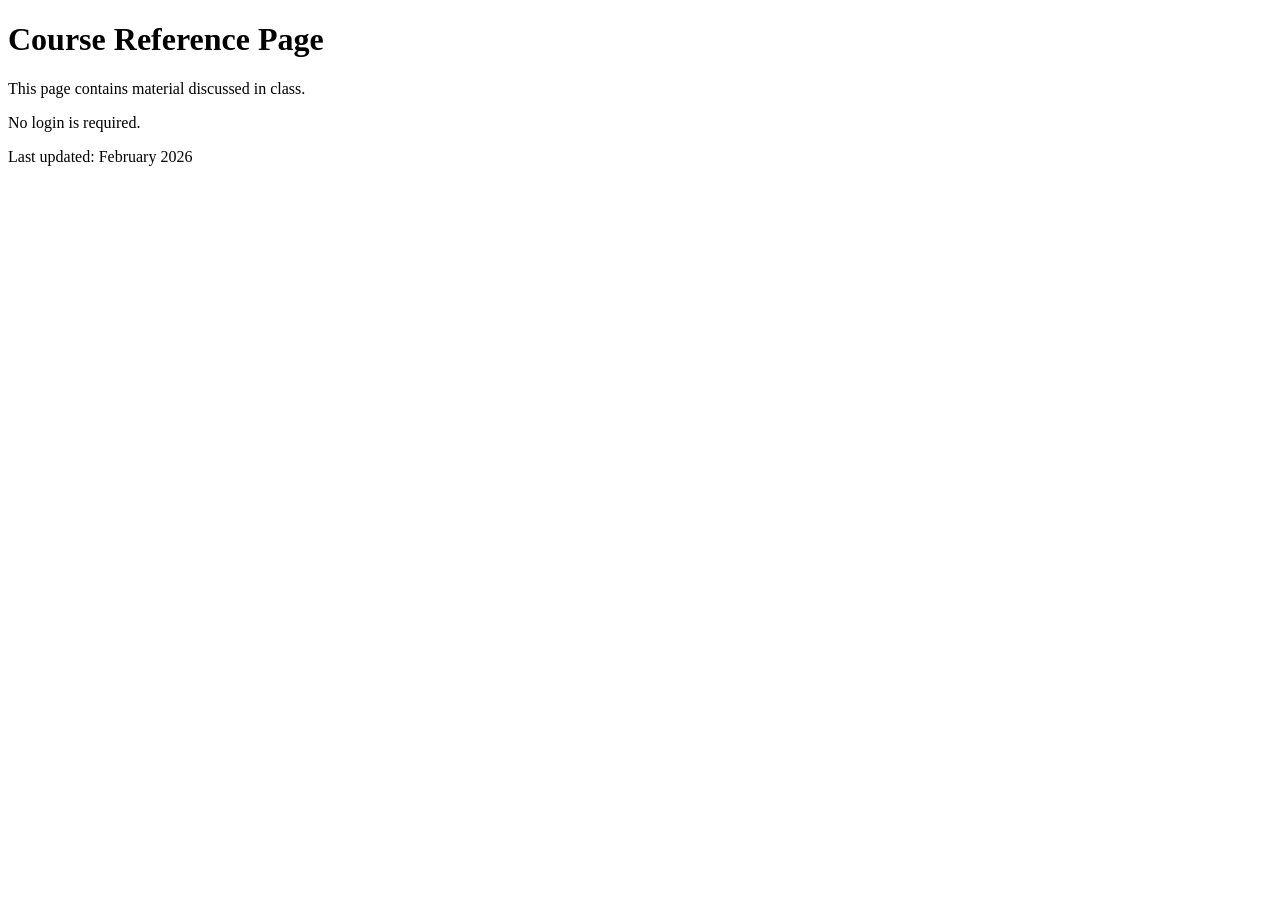
==== index.html @ 39023b3f "Add files via upload" ====
<!DOCTYPE html>
<html>
<head>
  <title>Shared Course Page</title>
</head>
<body>
  <h1>Course Reference Page</h1>
  <p>This page contains material discussed in class.</p>
  <p>No login is required.</p>
  <p>Last updated: February 2026</p>
</body>
</html>
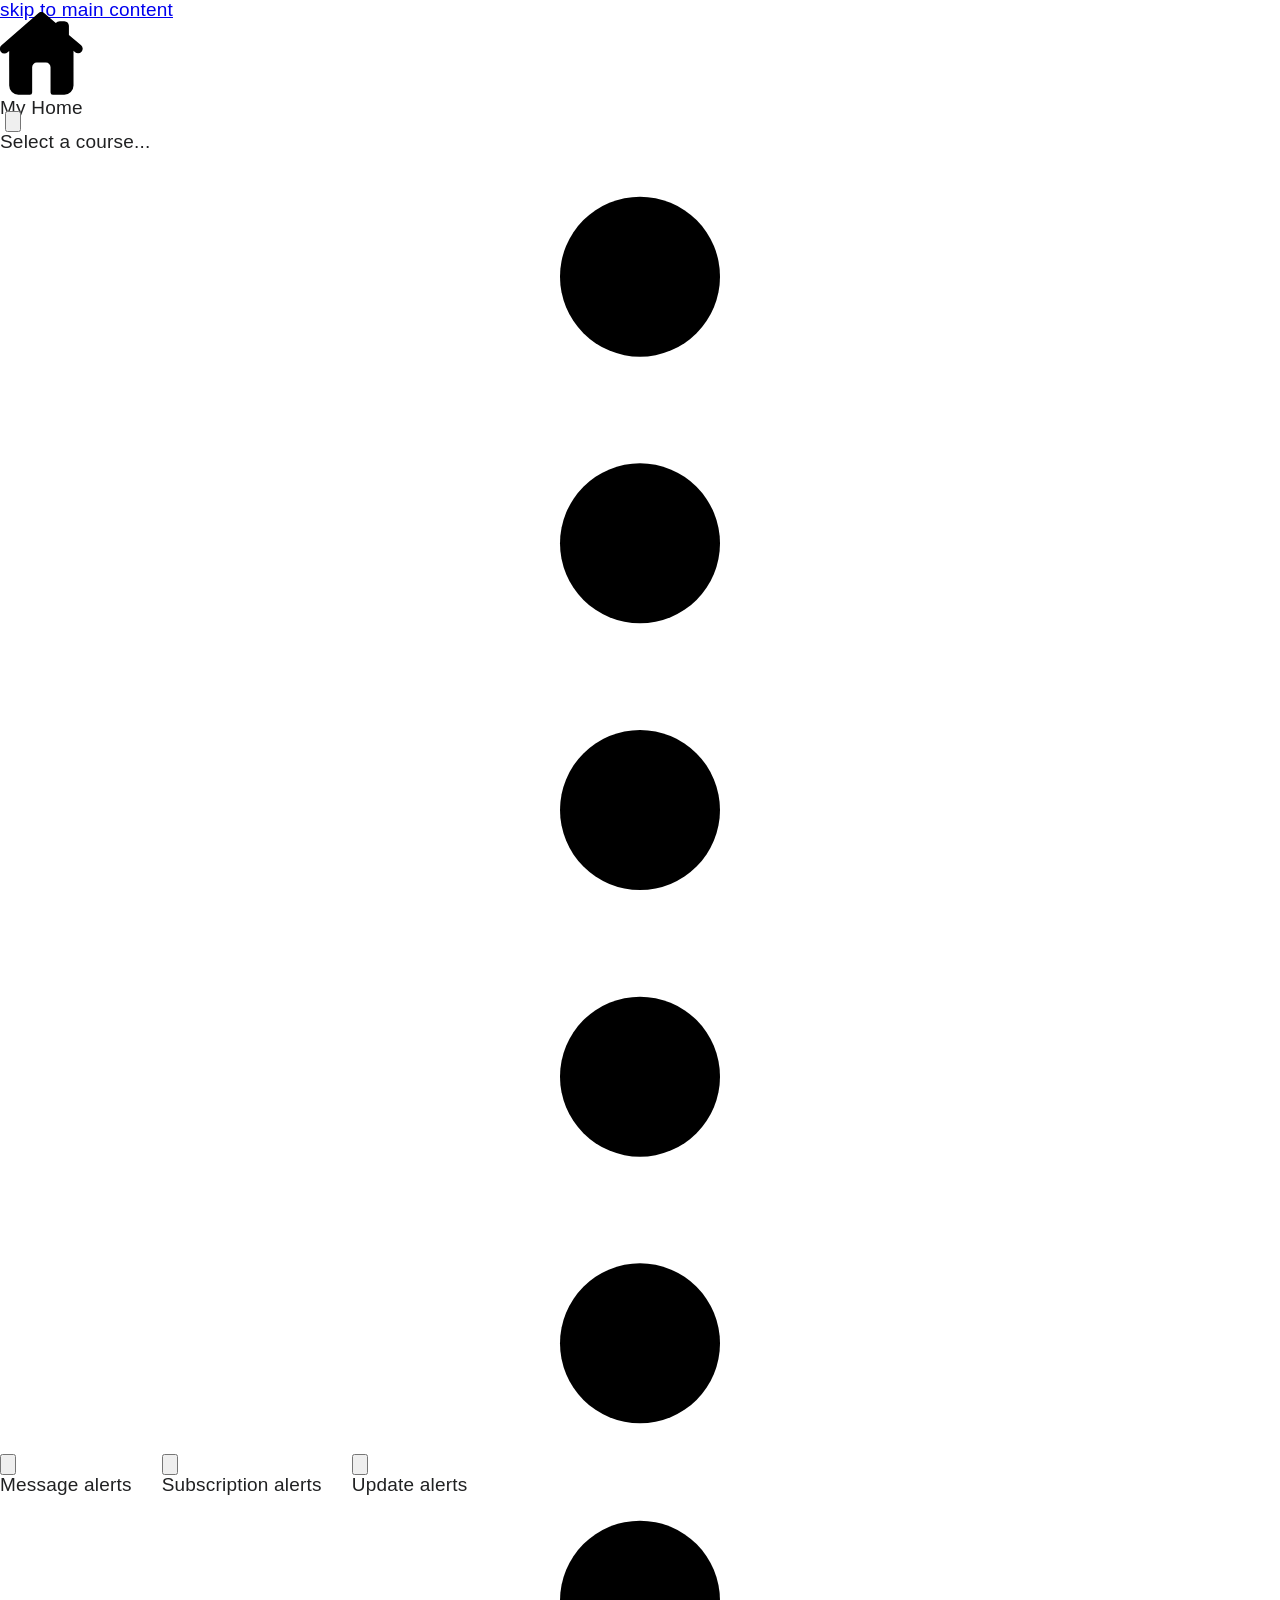
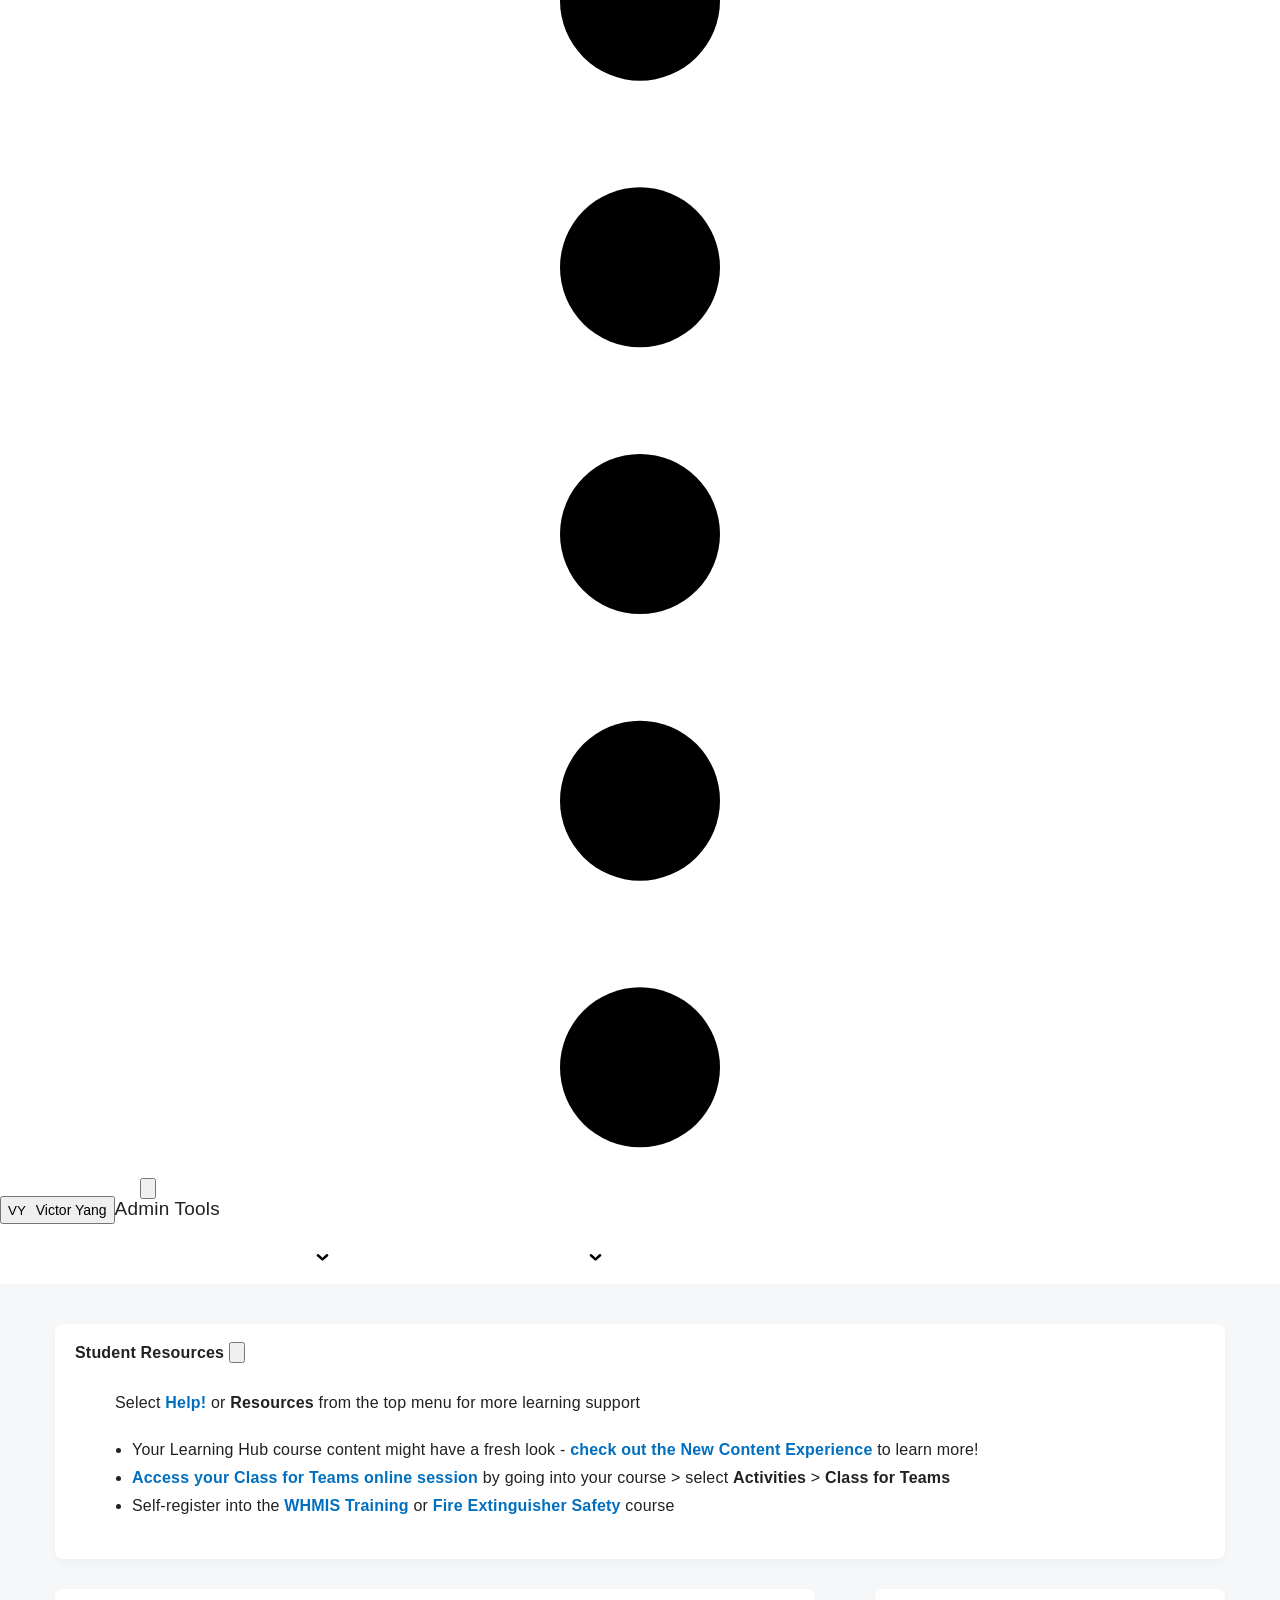
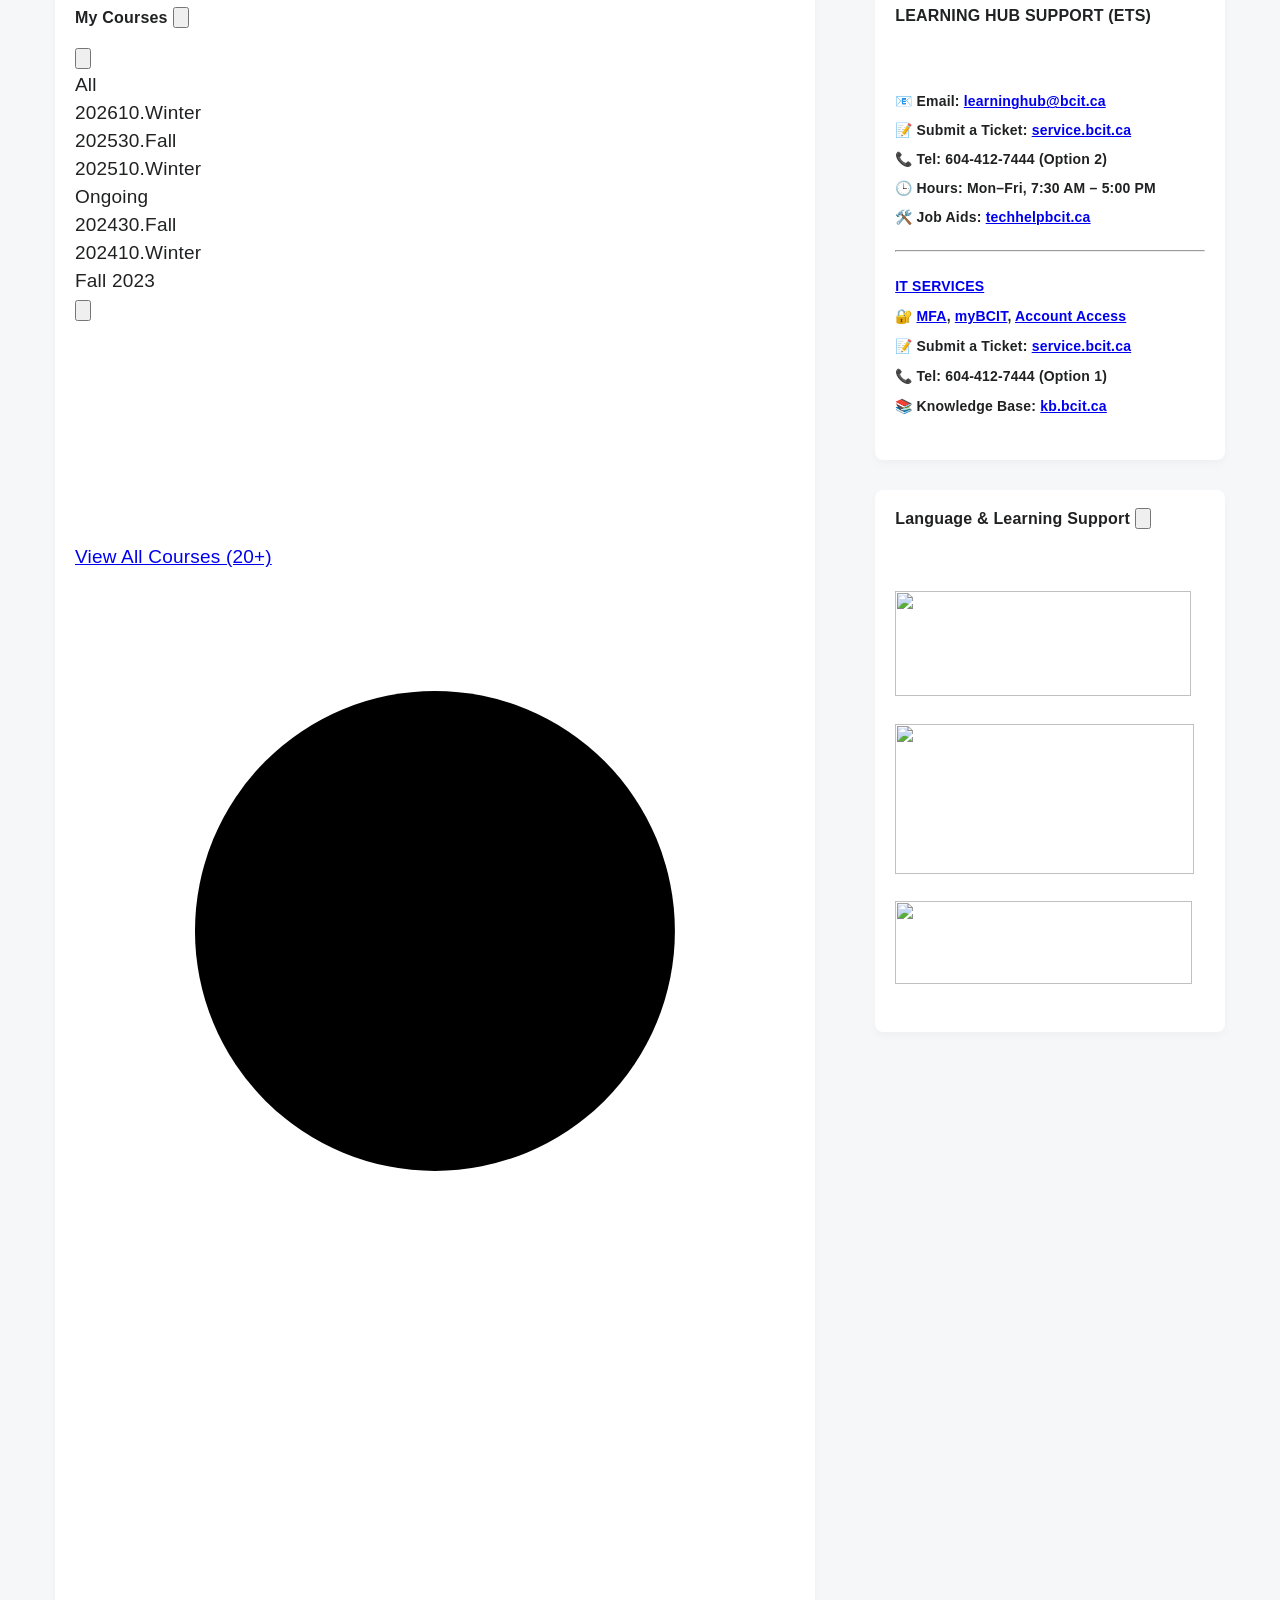
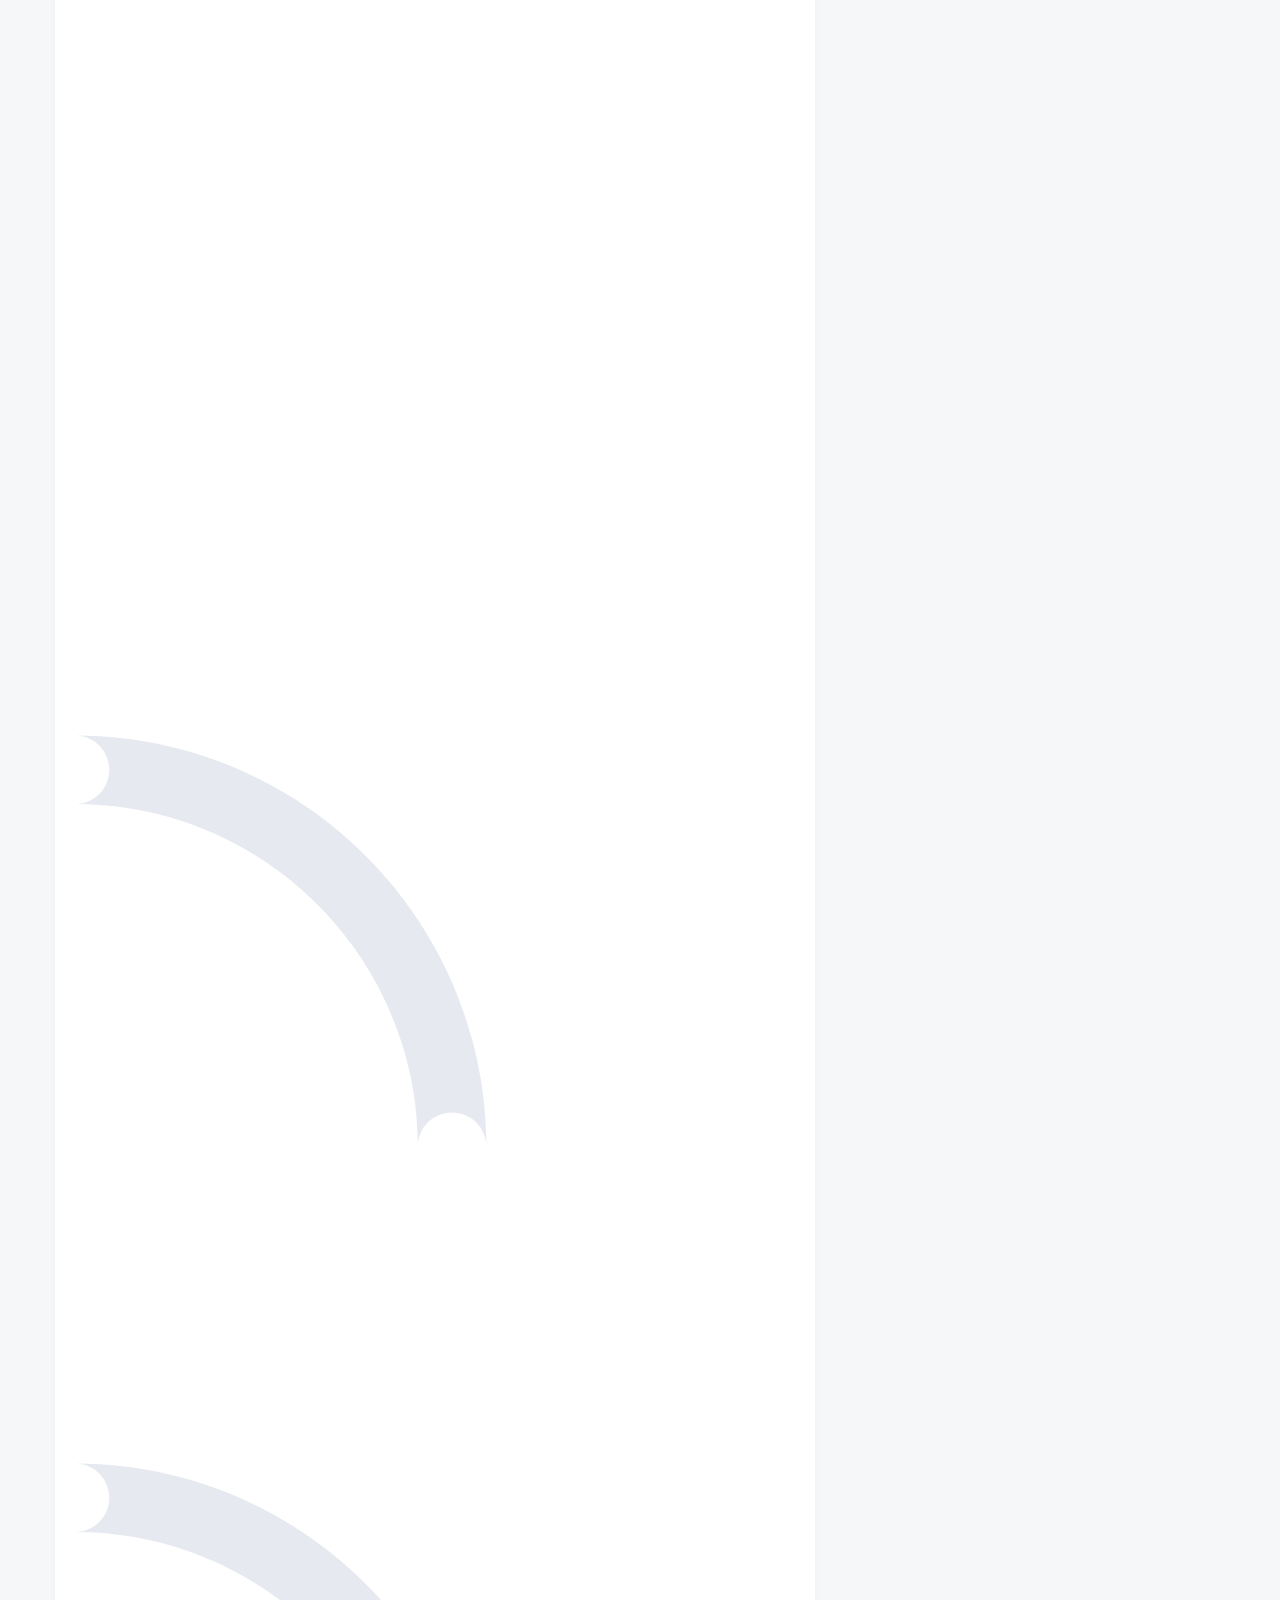
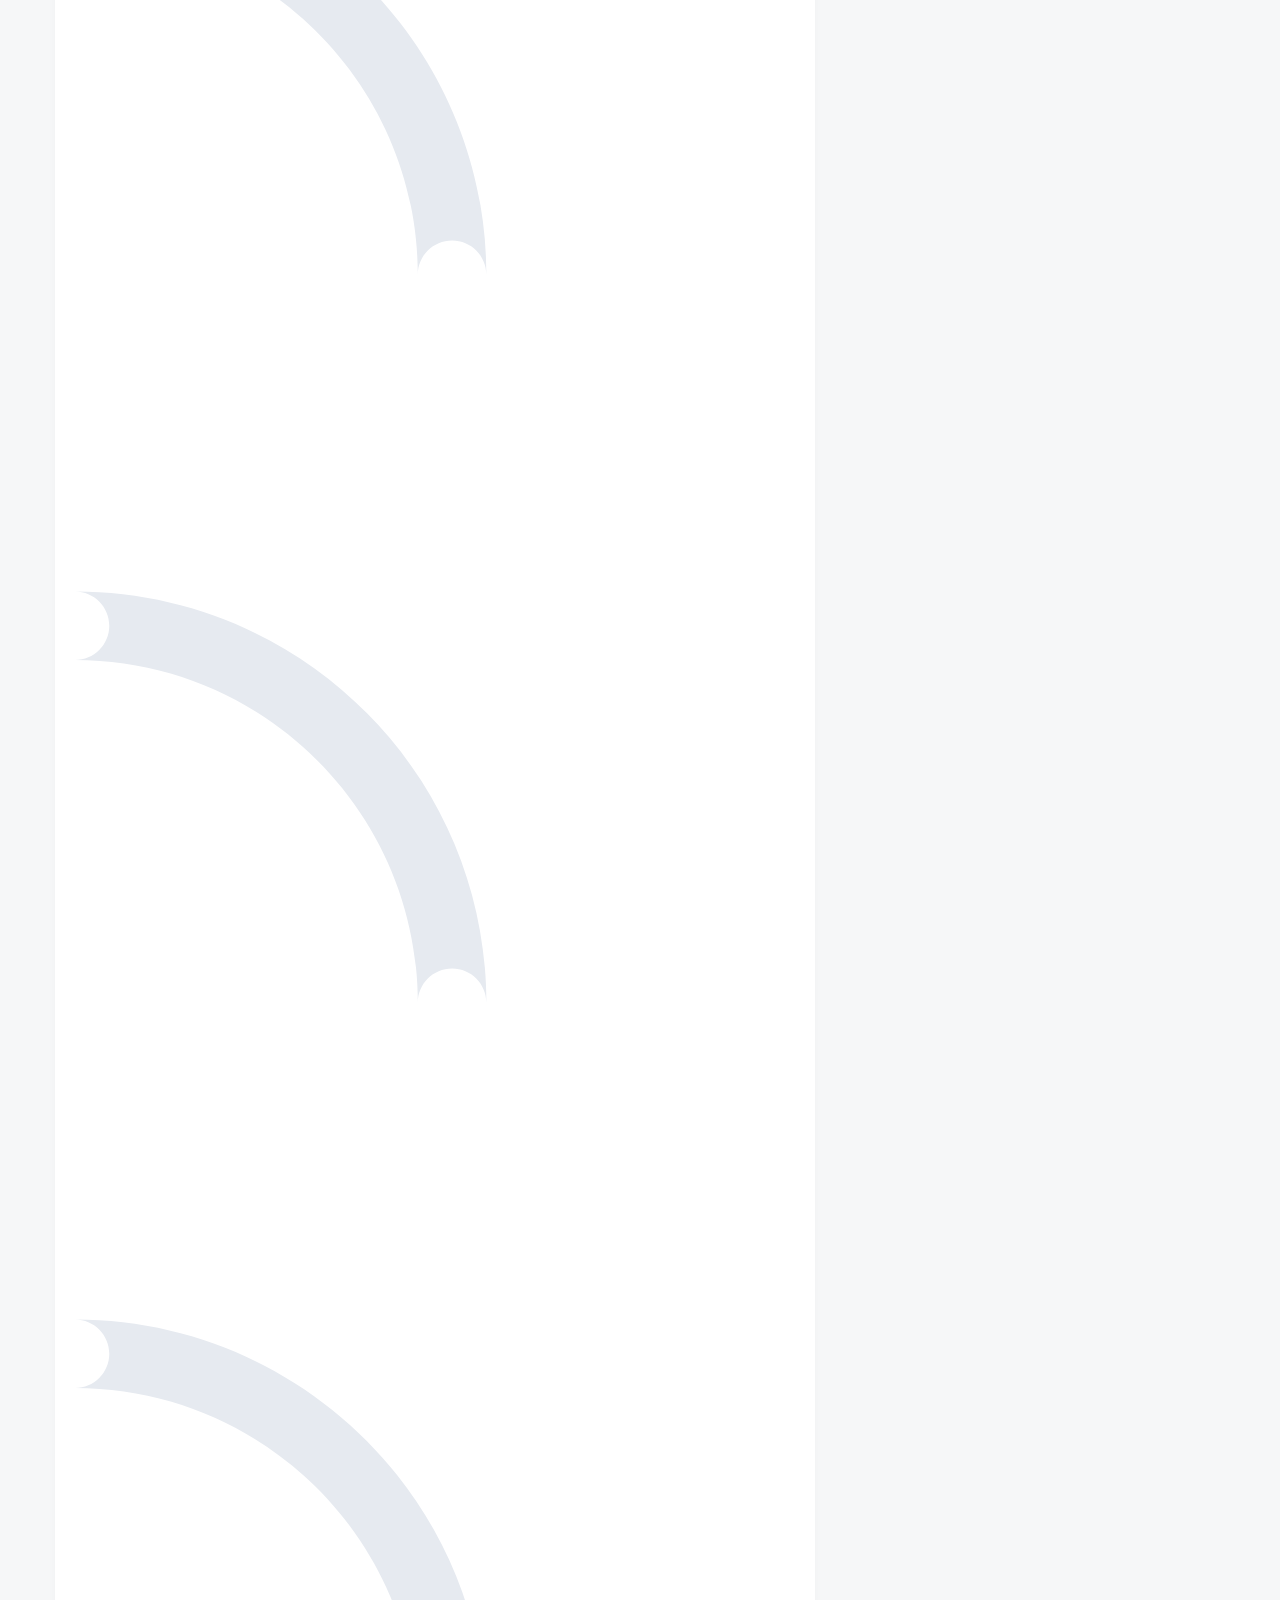
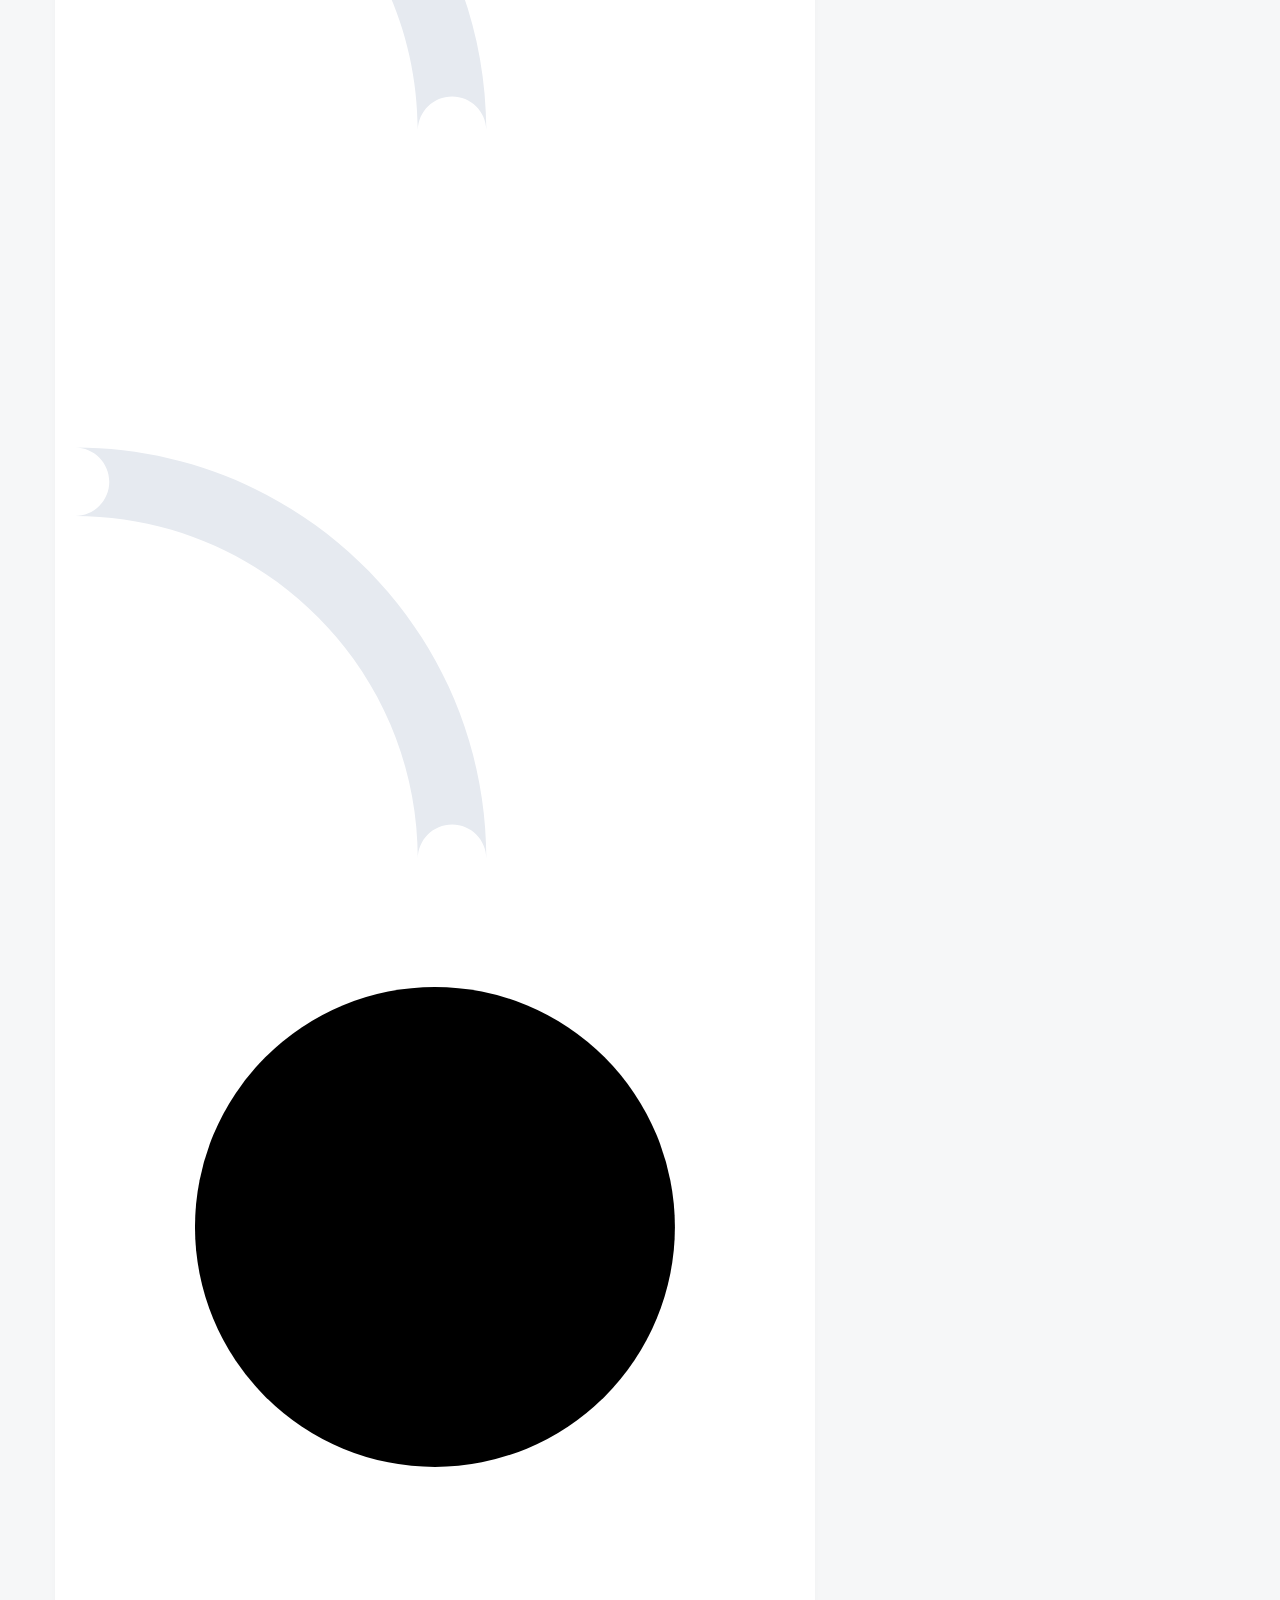
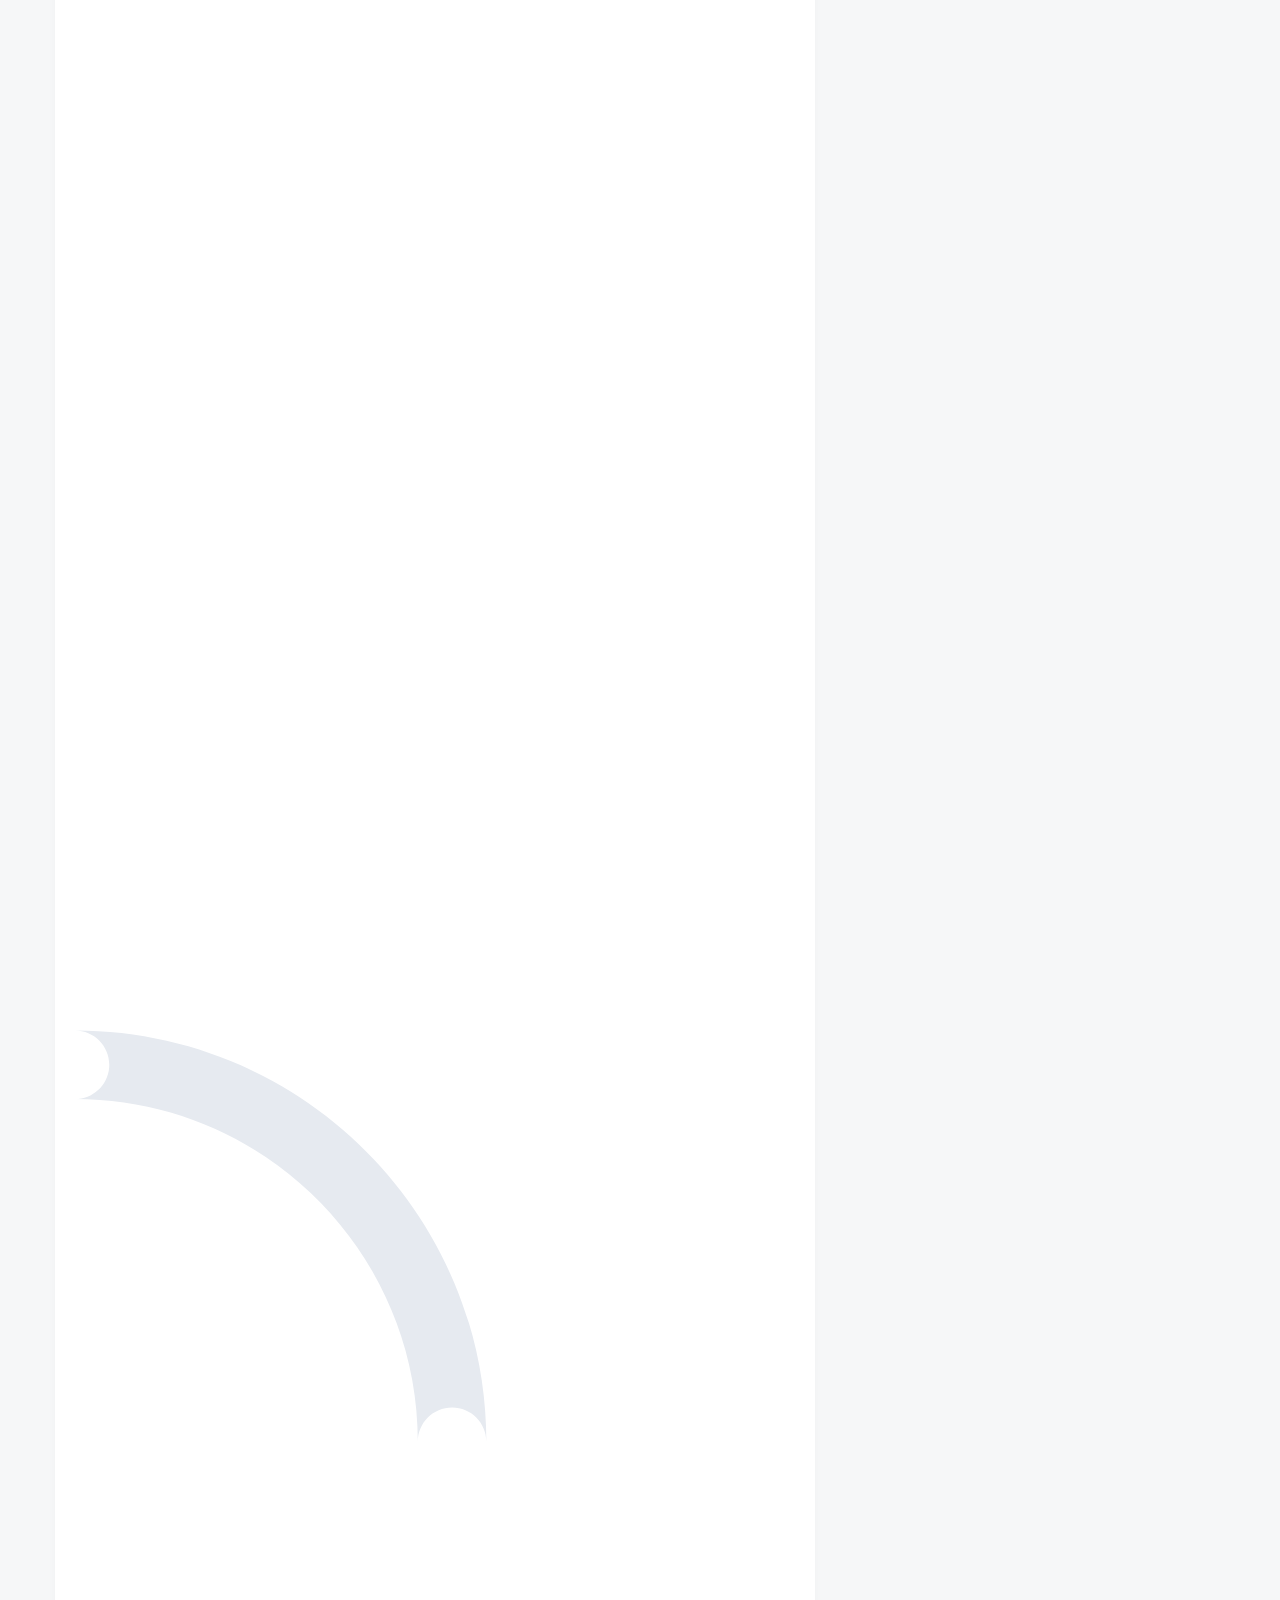
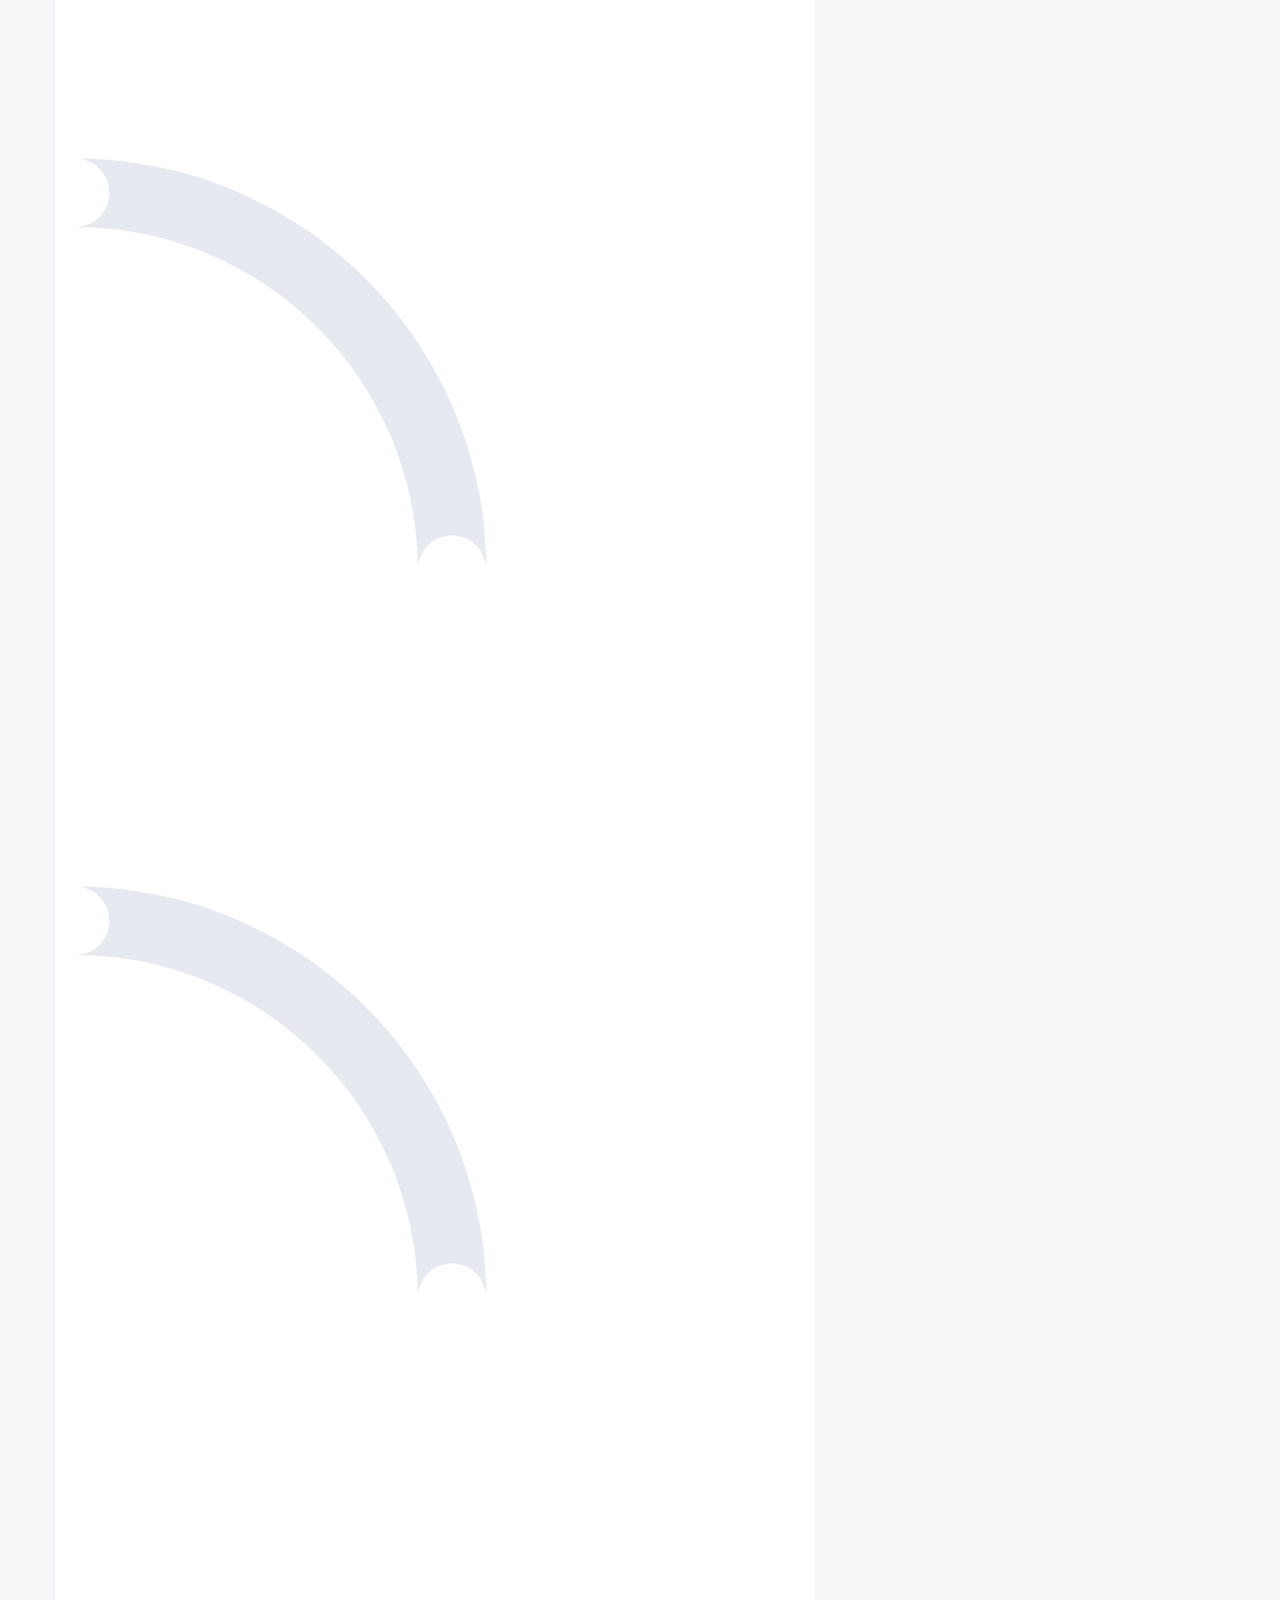
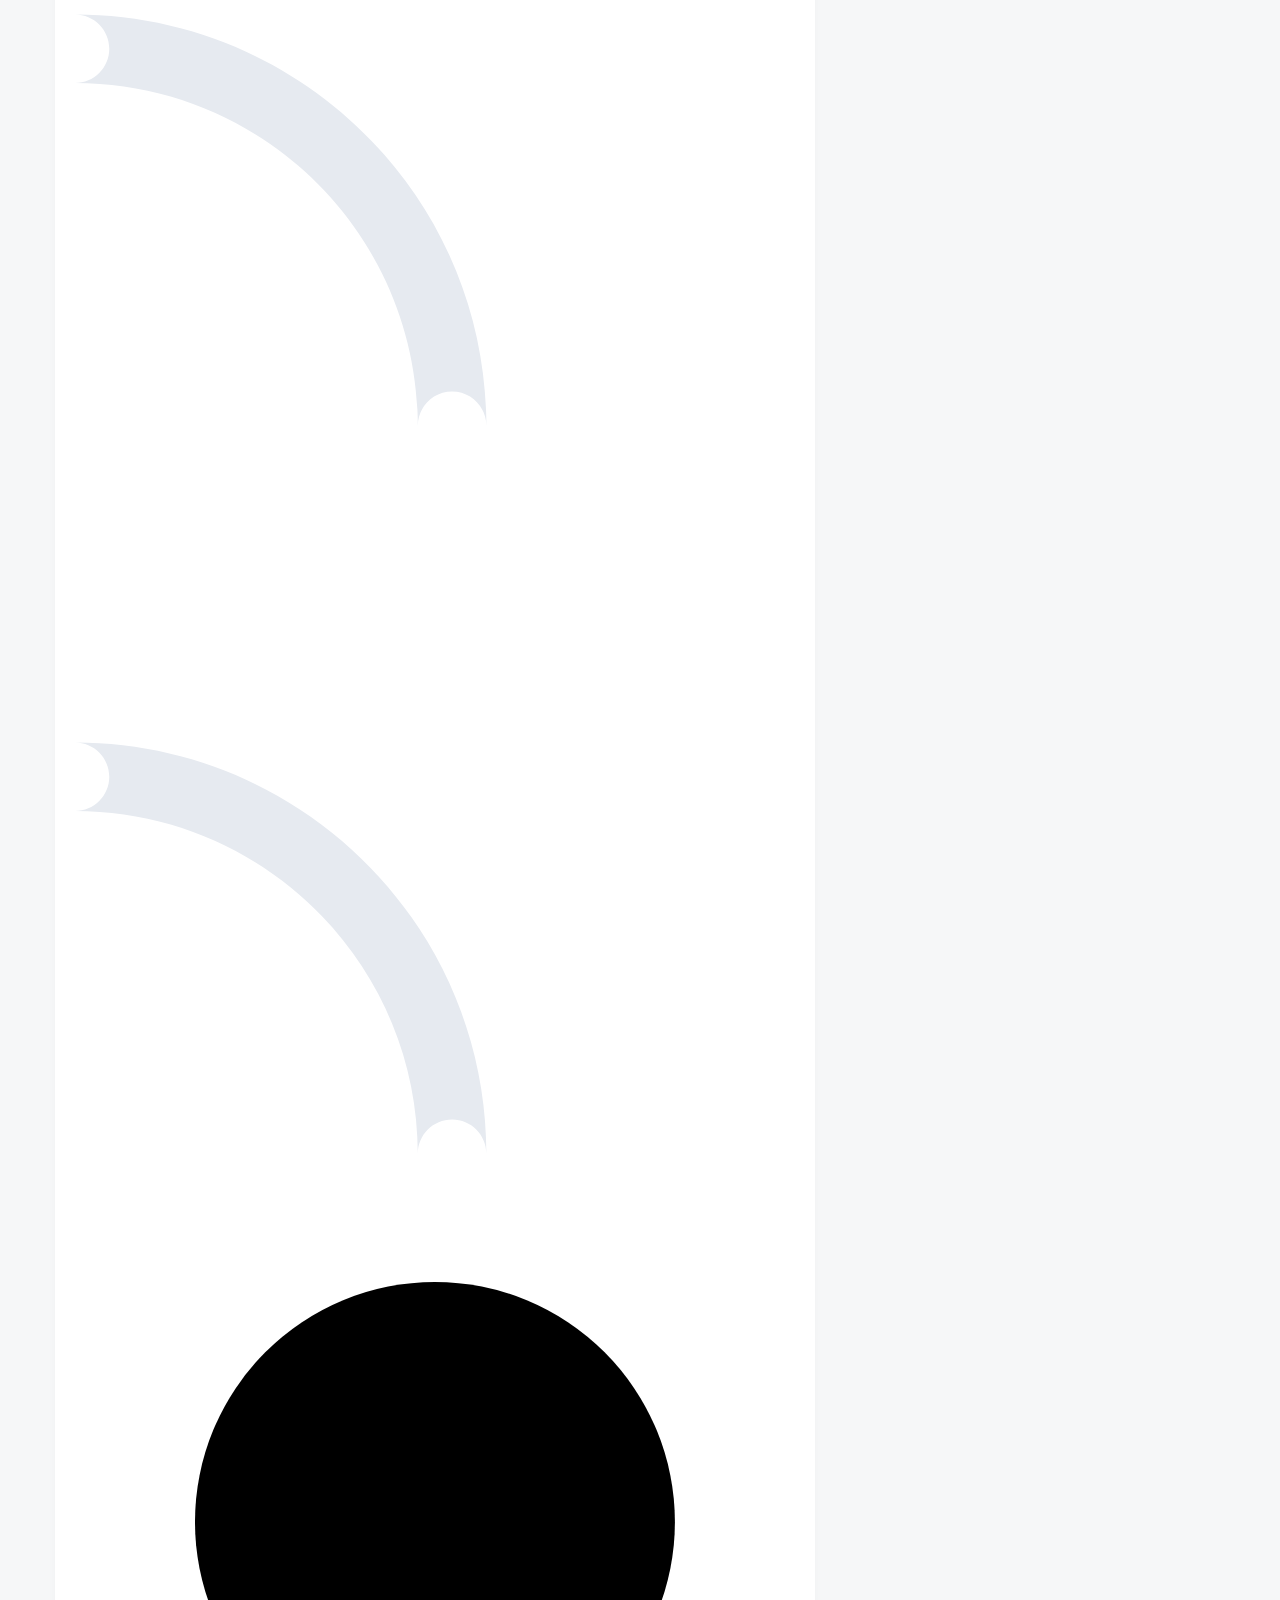
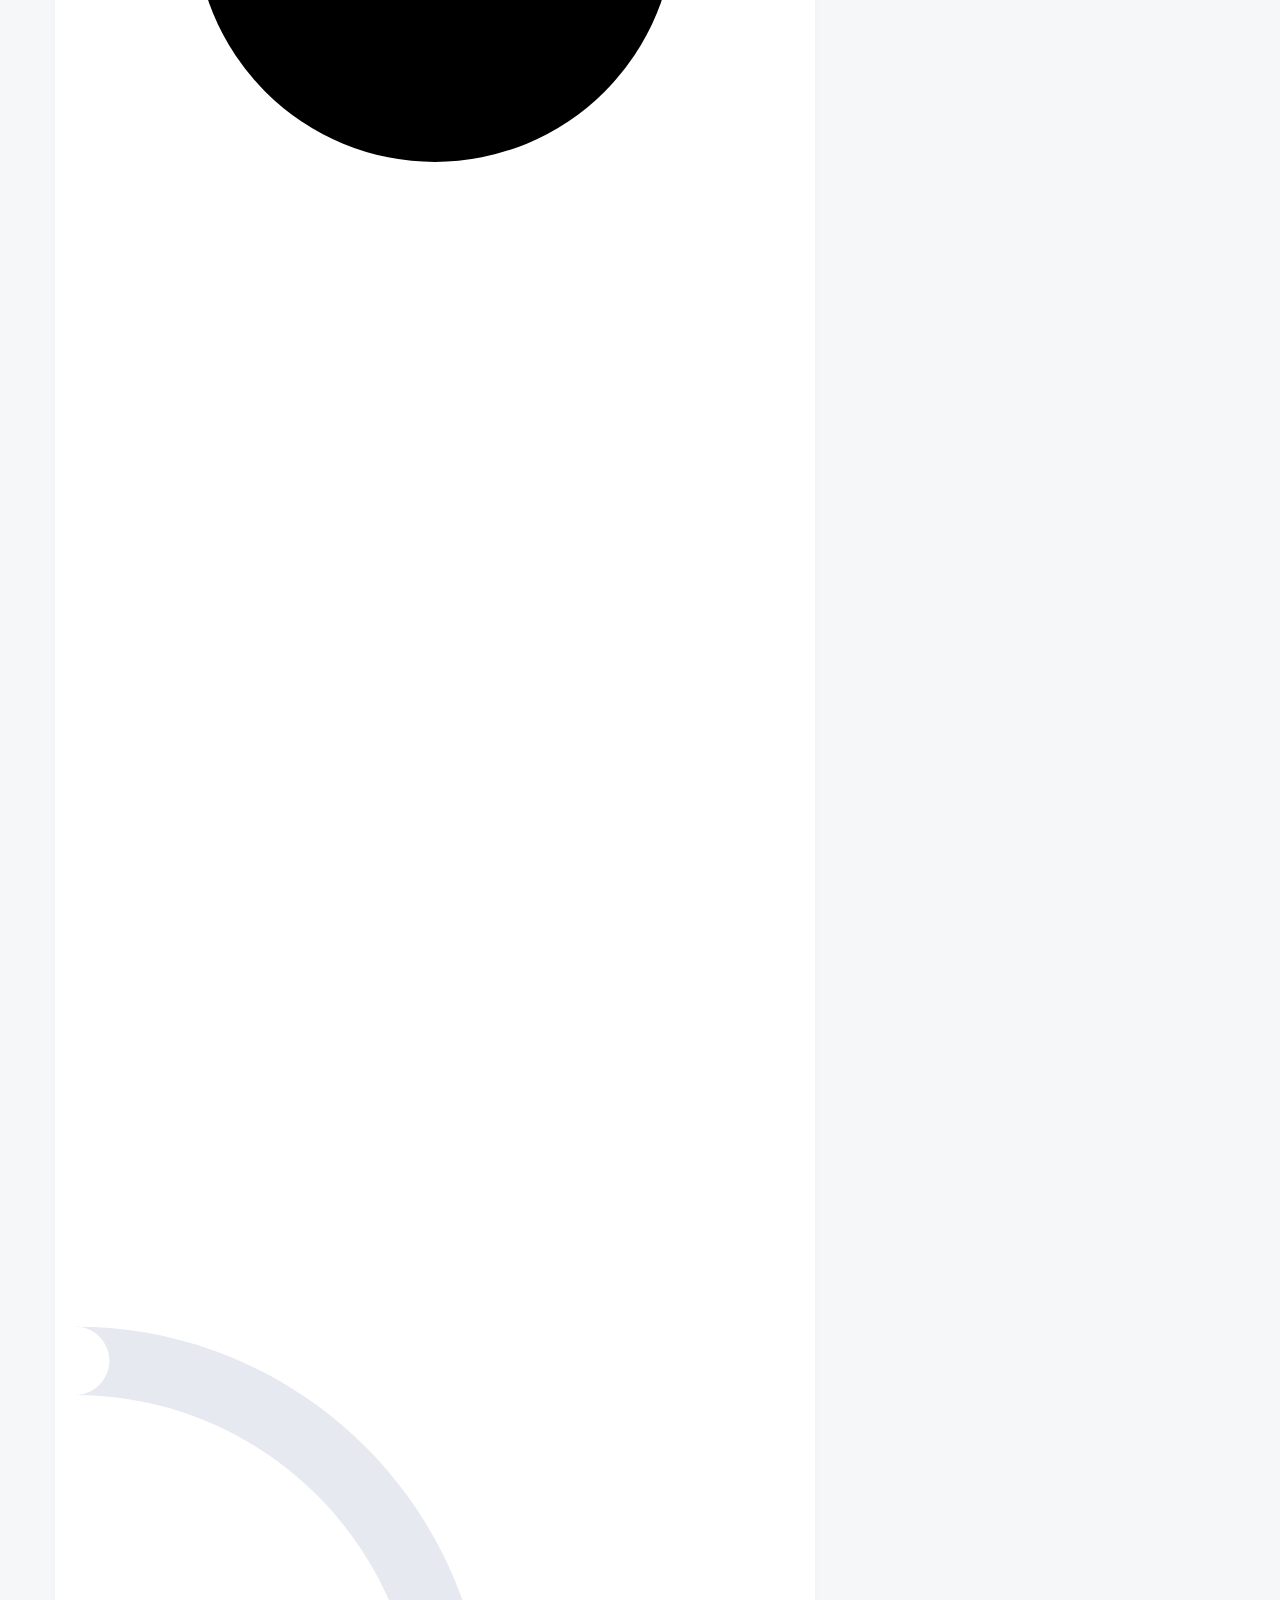
==== commit 46aae49c: "Changed page source" ====
--- a/index.html
+++ b/index.html
@@ -1,12 +1,13214 @@
 <!DOCTYPE html>
-<html>
-<head>
-  <title>Shared Course Page</title>
-</head>
-<body>
-  <h1>Course Reference Page</h1>
-  <p>This page contains material discussed in class.</p>
-  <p>No login is required.</p>
-  <p>Last updated: February 2026</p>
-</body>
-</html>
+<!-- saved from url=(0030)https://learn.bcit.ca/d2l/home -->
+<html data-userprofile-context="{&quot;hasProfileCardAccess&quot;:true}" data-mathjax-context="{&quot;renderLatex&quot;:false,&quot;outputScale&quot;:1.5}" data-logging-endpoint="/d2l/lp/logger/provision?sessionToken=NjYwNSwxNzU3MDc0" lang="en-ca" data-lang-default="en-ca" data-intl-overrides="{&quot;number&quot;:{&quot;patterns&quot;:{&quot;decimal&quot;:{&quot;negativePattern&quot;:&quot;-{number}&quot;},&quot;percent&quot;:{&quot;positivePattern&quot;:&quot;{number} %&quot;,&quot;negativePattern&quot;:&quot;-{number} %&quot;}},&quot;symbols&quot;:{&quot;decimal&quot;:&quot;.&quot;,&quot;group&quot;:&quot;,&quot;,&quot;negative&quot;:&quot;-&quot;,&quot;percent&quot;:&quot;%&quot;},&quot;groupSize&quot;:[3]},&quot;date&quot;:{&quot;hour24&quot;:false,&quot;calendar&quot;:{&quot;firstDayOfWeek&quot;:0,&quot;dayPeriods&quot;:{&quot;am&quot;:&quot;AM&quot;,&quot;pm&quot;:&quot;PM&quot;},&quot;months&quot;:{&quot;short&quot;:[&quot;Jan&quot;,&quot;Feb&quot;,&quot;Mar&quot;,&quot;Apr&quot;,&quot;May&quot;,&quot;Jun&quot;,&quot;Jul&quot;,&quot;Aug&quot;,&quot;Sep&quot;,&quot;Oct&quot;,&quot;Nov&quot;,&quot;Dec&quot;,&quot;&quot;],&quot;long&quot;:[&quot;January&quot;,&quot;February&quot;,&quot;March&quot;,&quot;April&quot;,&quot;May&quot;,&quot;June&quot;,&quot;July&quot;,&quot;August&quot;,&quot;September&quot;,&quot;October&quot;,&quot;November&quot;,&quot;December&quot;,&quot;&quot;]},&quot;days&quot;:{&quot;short&quot;:[&quot;Sun&quot;,&quot;Mon&quot;,&quot;Tue&quot;,&quot;Wed&quot;,&quot;Thu&quot;,&quot;Fri&quot;,&quot;Sat&quot;]}},&quot;formats&quot;:{&quot;dateFormats&quot;:{&quot;short&quot;:&quot;M/d/yyyy&quot;},&quot;timeFormats&quot;:{&quot;short&quot;:&quot;h:mm tt&quot;,&quot;medium&quot;:&quot;h:mm tt&quot;,&quot;full&quot;:&quot;h:mm tt ZZZ&quot;}}}}" data-oslo="{&quot;batch&quot;:&quot;/d2l/api/oslo/13/batch&quot;,&quot;collection&quot;:&quot;/d2l/api/oslo/13/collection&quot;,&quot;version&quot;:&quot;W/\&quot;20.26.1.25965.639065156946504125\&quot;&quot;}" data-timezone="{&quot;name&quot;:&quot;Canada - Vancouver&quot;,&quot;identifier&quot;:&quot;America/Vancouver&quot;}" data-terminology="{&quot;outcomes&quot;:&quot;standards&quot;,&quot;educator&quot;:&quot;teacher&quot;,&quot;moduleHierarchy&quot;:&quot;unit&quot;}" data-app-version="20.26.1" dir="ltr" data-telemetry-endpoint="https://prd.ca-central-1.telemetryservice.brightspace.com/api/events/" data-cdn="https://s.brightspace.com/apps/brightspace/20.26.1.25965/" data-global-context="{&quot;orgUnitId&quot;:&quot;6605&quot;,&quot;orgId&quot;:&quot;6605&quot;,&quot;userId&quot;:&quot;1757074&quot;}" data-he-context="{&quot;activeOrgEnrollment&quot;:true,&quot;activityFrameworkEnabled&quot;:true,&quot;applySandboxing&quot;:false,&quot;bcsansFontAllowed&quot;:false,&quot;contentStyler&quot;:false,&quot;contentStylerCssOverride&quot;:&quot;&quot;,&quot;enableLmsPathChecking&quot;:false,&quot;generativeAIEndpoint&quot;:&quot;&quot;,&quot;h5pContext&quot;:null,&quot;h5pLtiDeploymentLinkId&quot;:null,&quot;insertElement&quot;:false,&quot;insertPractice&quot;:false,&quot;layouts&quot;:false,&quot;mathRenderScale&quot;:1.5,&quot;maxFileSize&quot;:2147483648,&quot;mentions&quot;:false,&quot;orgUnitId&quot;:&quot;6605&quot;,&quot;orgUnitPath&quot;:&quot;/content/&quot;,&quot;pasteFormatting&quot;:&quot;merge&quot;,&quot;sourceEditable&quot;:true,&quot;uploadFiles&quot;:false,&quot;useNewTinyMCEVersion&quot;:false,&quot;viewFiles&quot;:false,&quot;wmodeOpaque&quot;:true}" data-css-vars="{&quot;--d2l-branding-primary-color&quot;:&quot;#FBE200&quot;}" style="--d2l-vh: 7.65px; --d2l-vw: 14.4px;"><head><meta http-equiv="Content-Type" content="text/html; charset=UTF-8">
+		
+		<meta name="viewport" content="width=device-width, initial-scale=1.0">
+		<title>Homepage - British Columbia Institute of Technology</title>
+		<link rel="preconnect" href="https://s.brightspace.com/lib/bsi/2026.1.213/" crossorigin="">
+		<link rel="dns-prefetch" href="https://s.brightspace.com/lib/bsi/2026.1.213/">
+		<link rel="modulepreload" href="https://s.brightspace.com/lib/bsi/2026.1.213/unbundled/bsi-unbundled.js" as="script" crossorigin="anonymous">
+		<link rel="modulepreload" href="https://s.brightspace.com/lib/bsi/2026.1.213/unbundled/navigation.js" as="script" crossorigin="anonymous">
+		<link rel="modulepreload" href="https://s.brightspace.com/lib/bsi/2026.1.213/unbundled/navigation-main-header.js" as="script" crossorigin="anonymous">
+		<link rel="modulepreload" href="https://s.brightspace.com/lib/bsi/2026.1.213/unbundled/navigation-button-icon.js" as="script" crossorigin="anonymous">
+		<link rel="modulepreload" href="https://s.brightspace.com/lib/bsi/2026.1.213/unbundled/navigation-link-icon.js" as="script" crossorigin="anonymous">
+		<link rel="modulepreload" href="https://s.brightspace.com/lib/bsi/2026.1.213/unbundled/navigation-separator.js" as="script" crossorigin="anonymous">
+		<link rel="modulepreload" href="https://s.brightspace.com/lib/bsi/2026.1.213/unbundled/navigation-link-image.js" as="script" crossorigin="anonymous">
+		<link rel="modulepreload" href="https://s.brightspace.com/lib/bsi/2026.1.213/unbundled/navigation-dropdown-button-icon.js" as="script" crossorigin="anonymous">
+		<link rel="modulepreload" href="https://s.brightspace.com/lib/bsi/2026.1.213/unbundled/dropdown-content.js" as="script" crossorigin="anonymous">
+		<link rel="modulepreload" href="https://s.brightspace.com/lib/bsi/2026.1.213/unbundled/navigation-dropdown-button-custom.js" as="script" crossorigin="anonymous">
+		<link rel="modulepreload" href="https://s.brightspace.com/lib/bsi/2026.1.213/unbundled/d2l-profile-image-base.js" as="script" crossorigin="anonymous">
+		<link rel="modulepreload" href="https://s.brightspace.com/lib/bsi/2026.1.213/unbundled/navigation-main-footer.js" as="script" crossorigin="anonymous">
+		<link rel="modulepreload" href="https://s.brightspace.com/lib/bsi/2026.1.213/unbundled/dropdown.js" as="script" crossorigin="anonymous">
+		<link rel="modulepreload" href="https://s.brightspace.com/lib/bsi/2026.1.213/unbundled/dropdown-menu.js" as="script" crossorigin="anonymous">
+		<link rel="modulepreload" href="https://s.brightspace.com/lib/bsi/2026.1.213/unbundled/icon.js" as="script" crossorigin="anonymous">
+		<link rel="modulepreload" href="https://s.brightspace.com/lib/bsi/2026.1.213/unbundled/menu.js" as="script" crossorigin="anonymous">
+		<link rel="modulepreload" href="https://s.brightspace.com/lib/bsi/2026.1.213/unbundled/menu-item-link.js" as="script" crossorigin="anonymous">
+		<link rel="modulepreload" href="https://s.brightspace.com/lib/bsi/2026.1.213/unbundled/menu-item.js" as="script" crossorigin="anonymous">
+		<link rel="modulepreload" href="https://s.brightspace.com/lib/bsi/2026.1.213/unbundled/navigation-band.js" as="script" crossorigin="anonymous">
+		<link rel="modulepreload" href="https://s.brightspace.com/lib/bsi/2026.1.213/unbundled/button-icon.js" as="script" crossorigin="anonymous">
+		<link rel="modulepreload" href="https://s.brightspace.com/lib/bsi/2026.1.213/unbundled/menu-item-separator.js" as="script" crossorigin="anonymous">
+		<link rel="modulepreload" href="https://s.brightspace.com/lib/bsi/2026.1.213/unbundled/expand-collapse-content.js" as="script" crossorigin="anonymous">
+		<link rel="modulepreload" href="https://s.brightspace.com/lib/bsi/2026.1.213/unbundled/dropdown-context-menu.js" as="script" crossorigin="anonymous">
+		<link rel="modulepreload" href="https://s.brightspace.com/lib/bsi/2026.1.213/unbundled/d2l-my-courses.js" as="script" crossorigin="anonymous">
+		<link rel="modulepreload" href="https://s.brightspace.com/lib/bsi/2026.1.213/unbundled/html-block.js" as="script" crossorigin="anonymous">
+		<script>
+		(function(){if('PerformanceLongTaskTiming' in window) {var g = window.__tti = {e:[]};g.o = new PerformanceObserver( function( l ){ g.e = g.e.concat( l.getEntries() ) });g.o.observe({ entryTypes:['longtask']})}})();
+		(function(){var client;var errors = [];window.addEventListener('d2l-logging-loaded', function(e) {client = e.detail.createClient('uncaught-errors', { shouldThrottle: true });if (errors.length > 0) {client.legacyErrorBatch(errors);}});var handleError = function(data) {if (!data.message) return;if (data.error && data.error.stack && (data.error.stack.includes('/content/') || data.error.stack.includes('/shared/'))) return;if (client) {client.legacyError(data.message, data.source, data.lineno, data.colno, data.error);} else {errors.push(data);}};window.addEventListener('error', function(e) {handleError({ message: e.message, source: e.source, lineno: e.lineno, colno: e.colno, error: e.error });});window.addEventListener('unhandledrejection', function(e) {handleError({message: e.reason ? (e.reason.message ? e.reason.message : e.reason) : '',error: e.reason});});})();
+		(function(){try { localStorage.setItem('XSRF.Token','beZtH6hWkQ44SGRjLCLYRoknfsegXvz2');localStorage.setItem('Session.UserId','1757074');} catch(e) {}})();
+		(function(){if(window['FontFace'] === undefined) { window.d2lFontsLoaded = true; return; }window.d2lFontsLoaded = false;Promise.all(['400','700'].map(function(w) {return new FontFace('Lato','url(https://s.brightspace.com/lib/fonts/0.6.1/assets/Lato-' + w + '.woff2) format("woff2")', {style:'normal',weight: w}).load();})).then(function() {window.d2lFontsLoaded = true;if(window['D2L'] && window.D2L['FontsLoaded']) { window.D2L.FontsLoaded(); }});})();
+		(function(){
+				D2L = window.D2L || {}; D2L.LP = D2L.LP || {}; D2L.LP.Web = D2L.LP.Web || {}; D2L.LP.Web.UI = D2L.LP.Web.UI || {};
+				D2L.LP.Web.UI.Flags = {
+					ListedFlags: {"ACC-5-dashboard":false,"kaiju-349-source-course-deploy":true,"award-enable-copy-workflow":false,"awards-increase-string-fields-length":true,"LURV-6105-update-public-awards-fields":true,"awards-summary-date-localization-fix":true,"MAV-5203-createspace-h5p-library":false,"ipsis-sourcesystem-migration":true,"ipsis-provider-oldstandardcsv":false,"ipsis-oneroster-csv-powerschool":false,"ipsis-oneroster-full-sync-implicit-unenrollments":false,"ipsis-esb-lis":false,"hyrl-4-ipsis-queued-batches":true,"f17778-oneroster-psur":false,"f19471-gg4l-oneroster-grades-passback":true,"hyrl-1999-oneroster-rest-1p2":false,"hyrl-2209-oneroster-preserve-data-outside-semester":true,"hyrl-2561-ipsis-lms-invoke-aws-lambdas":true,"hyrl-2962-cancel-batch":false,"hyrl-3638-user-default-inactive-option":true,"hyrl-3587-hylia-data-pond":false,"AUT-2521-IPSIS-Form-Element-Decoupling":true,"F16988-add-to-calendar":true,"advanced-assessments-groups":false,"PHNX-2361-lti-activity-usage":false,"BORG-5035-Use-Full-Html-Editor":true,"nim-3228-ce-multi-eval-tab-skeleton-fix":true,"nim-5386-modify-activity-display-return-to":true,"nim-5487-fix-assigned-actor-counts":true,"course-completion-manual-override":true,"PHNX-3264-unavailable-content-visibility-setting":true,"F18735-lti-special-access-ui-feature-flag":false,"F19162-enable-content-face-releaseconditions":true,"F21912-enable-content-face-competencies":true,"F19163-enable-content-face-standards":true,"IDCS-15-edit-content-file-descriptions":true,"IDCS-17-edit-weblink-descriptions":true,"PHNX-1554-enable-refactored-completion-summary":true,"PHNX-2629-access-unlimited-depth":true,"IDCS-283-edit-lti-descriptions":true,"EP-1169-use-content-search":true,"EP-1097-edit-scorm-descriptions":true,"EP-1432-enable-description-scrolling-hovering":true,"EP-1339-show-next-and-previous-buttons":true,"EP-1580-enable-url-updating-in-lessons-next-prev":true,"PHNX-2357-user-guided-grade-associations":true,"PHNX-2649-lessons-course-overview":true,"PHNX-3198-respect-availability-window":true,"PHNX-3065-lessons-quicklink-current-window-navigation":true,"PHNX-2766-lazy-load-content":true,"PHNX-2988-lessons-full-date-tooltip-and-aria":true,"PHNX-3063-support-availability-types":true,"EP-1454-enable-module-level-outcome-alignment":false,"usa-1243-discussions-due-date":true,"FED-3067-Annual-Consumption":true,"cpd-add-record-from-award":true,"cpd-utc-dates":true,"cpd-default-attachments":true,"cpd-save-targets-dialog":true,"LURV-6016-CPD-Submission-Alert":true,"F21956-toggle-forum":true,"nim-4300-assignment-types-dropdown":true,"annotation-tooltip-helper":true,"fed-54-in-progress":false,"FED-2423-study-support":true,"FED-4668-lift-outcomes":true,"FED-4649-content-gen-import-expand":true,"FED-4285-content-templates":true,"HAI-1593-content-picker-quiz":true,"HAI-1591-content-picker-ideas":true,"HAI-1592-content-picker-summary":true,"HAI-1821-content-picker-lss":true,"HAI-596-Interventions":true,"FED-6732-quiz-custom-instructions":false,"FED-6876-idea-custom-instructions":false,"rpc-recalculate-all-users-fix":true,"oad-include-asn":true,"EP-1443-enable-lightcast-skills":false,"rename-programs-to-outcome-sets":true,"outcome-sets-organization":true,"outcomes-set-course-dataset":true,"outcomes-set-org-dataset":true,"EP-1420-enable-createspace-picker":false,"outcome-sets-scales":false,"de44716-lti-iframe-resize-limit":false,"lti-apps":false,"uce-eula-dialog":true,"shield-11437-email-notification-for-new-announcement":true,"BORG-4318-hide-quiz-question-points":true,"BORG-5230-zero-point-questions":true,"BORG-5429-Hotspot-Question-Type":false,"BORG-3975-quizzing-h5p-improvements":false,"f21399-reopen-quiz-attempt":true,"BORG-3800-attempt-log-tab-id-additional-work":true,"BORG-5624-question-pools-validate-numquestions":true,"EP-1126-edit-lor-descriptions":true,"shield-13260-earlier-lms-context-init":true,"FED-2493-Docs-PDF":true,"input-checkbox-form-element":true,"form-element-mixin-nested-forms":true,"remove-s-html":true,"migrate-sort-consistent-eval":true,"GAUD-8969-hierarchical-view-resize":true,"GAUD-7472-dropdown-popover":true,"GAUD-7355-tooltip-popover":false,"GAUD-8062-dialog-focus-opener":false,"GAUD-8229-list-up-button-fix":true,"GAUD-8295-menu-item-link-new-window-icon":true,"GAUD-8396-mvc-progress-backport":true,"GAUD-8402-legacy-progress-backport":true,"GAUD-8076-tabmenu-use-tab-control":true,"GAUD-7146-tabs-new-structure":false,"GAUD-8605-tab-no-initial-selected-event":true,"GAUD-8263-scroll-wrapper-media-print":true,"GAUD-8351-dialog-resize-telemetry":true,"GAUD-8658-mvc-dialog-focus-custom-elems":true,"PHNX-3234-dialog-alignment-fix":true,"GAUD-8228-8186-improved-table-col-sync":true,"GAUD-8465-immersive-nav-text-spacing":true,"GAUD-8824-fix-chart-in-table-loading":true,"lurv-6209-user-merge":false,"rubrics-clear-selections-option-and-menu-improvements":true,"KAIJU-189-source-course-deploy":true,"AUT-2319-New-Courses-Experience-Enhancement-Org-Flag":true,"AUT-2455-Course-And-Template-Role":true,"AUT-2301-Permissions-For-Create-Department-Button":true,"AUT-2473-Course-Updater":true,"AUT-2915-courses-remove-selection-limit":true,"AUT-2859-Courses-Add-Locale-Fields":true,"AUT-3141-Courses-Role-Filter-Perf-Fix":true,"MAV-5177-source-courses-in-createspace":false,"MAV-3788-slim-announcements-no-context-override":true,"MAV-4341-single-profile-social-media-update":true,"MAV-4588-learner-awards-no-context-override":true,"MAV-4591-welcome-window-no-context-override":false,"MAV-5067-hwep-empty-widget":true,"MAV-5258-mpw-profile-dropdown":false,"GAUD-8456-lms-nav-text-spacing":true,"shield-4811-enter-grades-scrolling-fix":false,"GAUD-7660-legacy-tabs-backport":true,"workforce-learning-groups":false,"scheduled-learning":false},
+					Flag: function(feature, defaultValue) {
+						const featureValue = D2L.LP.Web.UI.Flags.ListedFlags[feature];
+						return featureValue !== undefined ? featureValue : defaultValue;
+					}
+				};
+			})();
+		</script>
+		<link rel="icon" href="https://learn.bcit.ca/d2l/lp/web/faviconView?variant=0&amp;version=1">
+		<link rel="stylesheet" type="text/css" href="./Homepage - British Columbia Institute of Technology_files/bsi.css">
+		<link rel="stylesheet" type="text/css" href="./Homepage - British Columbia Institute of Technology_files/reset.css">
+		<link rel="stylesheet" type="text/css" href="./Homepage - British Columbia Institute of Technology_files/D2L.LP.Web.Desktop.css">
+		<link rel="stylesheet" type="text/css" href="./Homepage - British Columbia Institute of Technology_files/D2L.PlatformTools.Homepage.css">
+		<link rel="stylesheet" type="text/css" href="./Homepage - British Columbia Institute of Technology_files/homepages.css">
+		<style>
+			html { font-size:20px; }
+			html { --d2l-branding-primary-color: #FBE200; }
+			.d2l-branding-navigation-background-color {background-color: #003E74;}
+			.d2l_1_30_414 {margin:10px;}
+			.d2l_1_79_717 {width:500px;}
+			.d2l_1_80_929 {background-position:left top;}
+			.d2l_1_81_494 {padding:1em;}
+			.d2l_1_82_115 {background-image:url('https://s.brightspace.com/lib/bsi/2026.1.213/images/tier1/alert.svg');}
+			.d2l_1_83_938 {background-position:right top;}
+			.d2l_1_84_622 {padding-right:31px;}
+			.d2l_1_85_858 {min-height:18px;}
+			.d2l_1_86_965 {background-image:url('https://s.brightspace.com/lib/bsi/2026.1.213/images/tier1/check.svg');}
+			.d2l_1_87_36 {padding:3.4em;}
+			.d2l_1_88_842 {table-layout: Inherit;}
+			.d2l_1_89_339 {vertical-align:baseline;}
+			.d2l_1_90_267 {width:100%;}
+			.d2l_1_91_101 {vertical-align:top;}
+			.d2l_1_92_521 {table-layout: Fixed;}
+			.d2l_1_95_822 {float:left;}
+		</style>
+		<script>(function() {})();</script><style id="d2l-colors">
+		html {
+			/* basic grays (lightest to darkest) */
+			--d2l-color-regolith: #f9fbff;
+			--d2l-color-sylvite: #f1f5fb;
+			--d2l-color-gypsum: #e3e9f1;
+			--d2l-color-mica: #cdd5dc;
+			--d2l-color-corundum: #b1b9be;
+			--d2l-color-chromite: #90989d;
+			--d2l-color-galena: #6e7477;
+			--d2l-color-tungsten: #494c4e;
+			--d2l-color-ferrite: #202122;
+
+			/* zircon */
+			--d2l-color-zircon-plus-2: #e0feff;
+			--d2l-color-zircon-plus-1: #00d2ed;
+			--d2l-color-zircon: #008eab;
+			--d2l-color-zircon-minus-1: #035670;
+
+			/* celestine */
+			--d2l-color-celestine-plus-2: #e8f8ff;
+			--d2l-color-celestine-plus-1: #29a6ff;
+			--d2l-color-celestine: #006fbf;
+			--d2l-color-celestine-minus-1: #004489;
+
+			/* amethyst */
+			--d2l-color-amethyst-plus-2: #f2f0ff;
+			--d2l-color-amethyst-plus-1: #8982ff;
+			--d2l-color-amethyst: #6038ff;
+			--d2l-color-amethyst-minus-1: #4500db;
+
+			/* fluorite */
+			--d2l-color-fluorite-plus-2: #f9ebff;
+			--d2l-color-fluorite-plus-1: #ce68fa;
+			--d2l-color-fluorite: #9d1fd4;
+			--d2l-color-fluorite-minus-1: #6900a0;
+
+			/* tourmaline */
+			--d2l-color-tourmaline-plus-2: #ffebf6;
+			--d2l-color-tourmaline-plus-1: #fd4e9d;
+			--d2l-color-tourmaline: #d40067;
+			--d2l-color-tourmaline-minus-1: #990056;
+
+			/* cinnabar */
+			--d2l-color-cinnabar-plus-2: #ffede8;
+			--d2l-color-cinnabar-plus-1: #ff575a;
+			--d2l-color-cinnabar: #cd2026;
+			--d2l-color-cinnabar-minus-1: #990006;
+
+			/* carnelian */
+			--d2l-color-carnelian-plus-1: #fff3e0;
+			--d2l-color-carnelian: #e87511;
+			--d2l-color-carnelian-minus-1: #ba4700;
+			--d2l-color-carnelian-minus-2: #7d2600;
+
+			/* citrine */
+			--d2l-color-citrine-plus-1: #fff9d6;
+			--d2l-color-citrine: #ffba59;
+			--d2l-color-citrine-minus-1: #c47400;
+			--d2l-color-citrine-minus-2: #7a4300;
+
+			/* peridot */
+			--d2l-color-peridot-plus-1: #efffd9;
+			--d2l-color-peridot: #8ad934;
+			--d2l-color-peridot-minus-1: #4a8f00;
+			--d2l-color-peridot-minus-2: #2f5e00;
+
+			/* olivine */
+			--d2l-color-olivine-plus-1: #e7ffe3;
+			--d2l-color-olivine: #46a661;
+			--d2l-color-olivine-minus-1: #027a21;
+			--d2l-color-olivine-minus-2: #005614;
+
+			/* malachite */
+			--d2l-color-malachite-plus-1: #e3fff5;
+			--d2l-color-malachite: #2de2c0;
+			--d2l-color-malachite-minus-1: #00a490;
+			--d2l-color-malachite-minus-2: #00635e;
+
+			/* primary accent */
+			--d2l-color-primary-accent-action: var(--d2l-color-celestine);
+			--d2l-color-primary-accent-indicator: var(--d2l-color-carnelian);
+
+			/* feedback */
+			--d2l-color-feedback-error: var(--d2l-color-cinnabar);
+			--d2l-color-feedback-warning: var(--d2l-color-carnelian);
+			--d2l-color-feedback-success: var(--d2l-color-olivine);
+			--d2l-color-feedback-action: var(--d2l-color-celestine);
+		}
+	</style><dom-module id="d2l-course-image">
+	<template strip-whitespace=""></template>
+
+</dom-module><dom-module id="d2l-search-widget">
+	<template strip-whitespace=""></template>
+
+</dom-module><dom-module id="d2l-image-selector-tile-styles">
+	<template strip-whitespace=""></template>
+</dom-module><dom-module id="d2l-image-selector-tile">
+	<template strip-whitespace=""></template>
+
+
+</dom-module><dom-module id="d2l-image-tile-grid">
+	<template strip-whitespace=""></template>
+	
+</dom-module><dom-module id="d2l-basic-image-selector">
+	<template strip-whitespace=""></template>
+
+</dom-module><custom-style>
+	<style is="custom-style">html {
+  --d2l-body-standard-text_-_font-size:  0.95rem; --d2l-body-standard-text_-_font-weight:  400; --d2l-body-standard-text_-_line-height:  1.4rem;;
+
+			--d2l-body-compact-text_-_font-size:  0.8rem; --d2l-body-compact-text_-_font-weight:  400; --d2l-body-compact-text_-_line-height:  1.2rem;;
+
+			--d2l-body-small-text_-_color:  var(--d2l-color-tungsten); --d2l-body-small-text_-_font-size:  0.7rem; --d2l-body-small-text_-_font-weight:  400; --d2l-body-small-text_-_line-height:  1rem; --d2l-body-small-text_-_margin:  auto;;
+
+			--d2l-heading-1_-_font-size:  2rem; --d2l-heading-1_-_font-weight:  400; --d2l-heading-1_-_line-height:  2.4rem; --d2l-heading-1_-_margin:  1.5rem 0 1.5rem 0;;
+
+			--d2l-heading-2_-_font-size:  1.5rem; --d2l-heading-2_-_font-weight:  400; --d2l-heading-2_-_line-height:  1.8rem; --d2l-heading-2_-_margin:  1.5rem 0 1.5rem 0;;
+
+			--d2l-heading-3_-_font-size:  1rem; --d2l-heading-3_-_font-weight:  700; --d2l-heading-3_-_line-height:  1.5rem; --d2l-heading-3_-_margin:  1.5rem 0 1.5rem 0;;
+
+			--d2l-heading-4_-_font-size:  0.8rem; --d2l-heading-4_-_font-weight:  700; --d2l-heading-4_-_line-height:  1.2rem; --d2l-heading-4_-_margin:  1.5rem 0 1.5rem 0;;
+
+			--d2l-label-text_-_font-size:  0.7rem; --d2l-label-text_-_line-height:  1rem; --d2l-label-text_-_font-weight:  700; --d2l-label-text_-_letter-spacing:  0.2px;;
+}
+
+</style>
+</custom-style><dom-module id="d2l-search-listbox">
+	<template strip-whitespace=""></template>
+	
+</dom-module></head>
+	<body class="d2l-body d2l-typography vui-typography d2l-tiles-container daylight d2l-body-flex">
+		<div class="d2l-body-main-wrapper"><header><nav class="d2l-navigation-s d2l-branding-navigation-light-foreground-color d2l-navigation-s-linkarea-has-color"><d2l-labs-navigation has-skip-nav=""><template shadowrootmode="open"><!---->
+			<!--?lit$158650840$--><d2l-labs-navigation-skip-main><template shadowrootmode="open"><!----><d2l-labs-navigation-skip class="vdiff-target" text="skip to main content"><template shadowrootmode="open"><!----><a href="javascript:void(0);" class="vdiff-target"><!--?lit$158650840$-->skip to main content</a></template></d2l-labs-navigation-skip></template></d2l-labs-navigation-skip-main><d2l-labs-navigation-band><template shadowrootmode="open"><!---->
+			<div class="d2l-labs-navigation-centerer">
+				<div class="d2l-labs-navigation-scroll" data-custom-scroll="">
+					<div class="d2l-labs-navigation-scroll-before"></div>
+					<div class="d2l-labs-navigation-scroll-after"></div>
+					<div class="d2l-labs-navigation-gutters">
+						<slot></slot>
+					</div>
+				</div>
+			</div>
+		</template><slot name="navigation-band"></slot></d2l-labs-navigation-band>
+			<slot></slot>
+			<div class="d2l-labs-navigation-shadow-drop-border"></div>
+		</template><d2l-labs-navigation-main-header><template shadowrootmode="open"><!---->
+			<div class="d2l-labs-navigation-centerer">
+				<div class="d2l-labs-navigation-gutters">
+					<div class="d2l-labs-navigation-header-container">
+						<slot name="left"></slot>
+						<div class="d2l-labs-navigation-gutter"></div>
+						<slot name="right"></slot>
+					</div>
+				</div>
+			</div>
+		</template><div class="d2l-labs-navigation-header-left" slot="left"><div class="d2l-navigation-s-header-open-button-wrapper"><d2l-labs-navigation-button-icon icon="tier3:menu-hamburger" text="Menu" text-hidden="" tooltip-offset="0"><template shadowrootmode="open"><!---->
+			<button type="button" id="d2l-uid-7" aria-label="Menu" aria-labelledby="d2l-uid-10">
+				<!--?lit$158650840$--><span class="d2l-labs-navigation-highlight-border"></span>
+				<!--?lit$158650840$--><d2l-icon icon="tier3:menu-hamburger"><template shadowrootmode="open"><!----><!--?lit$158650840$--><svg xmlns="http://www.w3.org/2000/svg" viewBox="0 0 30 30" preserveAspectRatio="xMidYMid meet" focusable="false">
+  <path d="M28.5 9h-27C.67 9 0 8.33 0 7.5S.67 6 1.5 6h27c.828 0 1.5.67 1.5 1.5S29.328 9 28.5 9zM28.5 17h-27C.67 17 0 16.328 0 15.5S.67 14 1.5 14h27c.828 0 1.5.672 1.5 1.5s-.672 1.5-1.5 1.5zM28.5 25h-27C.67 25 0 24.328 0 23.5S.67 22 1.5 22h27c.828 0 1.5.672 1.5 1.5s-.672 1.5-1.5 1.5z"></path>
+</svg>
+<!--?--></template></d2l-icon>
+				<!--?lit$158650840$-->
+				<!--?lit$158650840$-->
+			</button>
+			<!--?lit$158650840$--><d2l-tooltip close-on-click="" for-type="label" class="vdiff-target" for="d2l-uid-7" position="bottom" offset="0" aria-hidden="true" id="d2l-uid-10" role="tooltip" state="info"><template shadowrootmode="open"><!---->
+				<div class="d2l-tooltip-container">
+					<div class="d2l-tooltip-position" style="">
+						<div class=" d2l-tooltip-content d2l-body-small ">
+							<div role="text">
+								<slot></slot>
+							</div>
+						</div>
+					</div>
+					<div class="d2l-tooltip-pointer d2l-tooltip-pointer-outline">
+						<div></div>
+					</div>
+					<div class="d2l-tooltip-pointer">
+						<div></div>
+					</div>
+				</div></template><!--?lit$158650840$-->Menu</d2l-tooltip>
+		</template></d2l-labs-navigation-button-icon></div><div class="d2l-navigation-s-header-logo-area"><d2l-labs-navigation-link-icon class="d2l-navigation-s-home-icon" text="My Home" href="/d2l/lp/ouHome/defaultHome.d2l" text-hidden="" icon="tier1:home" tooltip-offset="0"><template shadowrootmode="open"><!---->
+			<a id="d2l-uid-3" href="https://learn.bcit.ca/d2l/lp/ouHome/defaultHome.d2l" aria-label="My Home" aria-labelledby="d2l-uid-5">
+				<span class="d2l-labs-navigation-highlight-border"></span>
+				<d2l-icon icon="tier1:home"><template shadowrootmode="open"><!----><!--?lit$158650840$--><svg xmlns="http://www.w3.org/2000/svg" viewBox="0 0 18 18" preserveAspectRatio="xMidYMid meet" focusable="false">
+  <path d="M17.75 8.66A1.012 1.012 0 0 1 17 9a.99.99 0 0 1-.66-.25L16 8.458V16a2.006 2.006 0 0 1-2 2h-2.5a.5.5 0 0 1-.5-.5V12a1 1 0 0 0-1-1H8a1 1 0 0 0-1 1v5.5a.5.5 0 0 1-.5.5H4a2.006 2.006 0 0 1-2-2v-3c-.01-1.41-.01-3.26 0-4.53l-.34.28a1 1 0 1 1-1.32-1.5l8-7a1 1 0 0 1 1.32 0l2.48 2.17A1.17 1.17 0 0 1 13 2h1a1.107 1.107 0 0 1 1 1v2l2.66 2.25a1 1 0 0 1 .09 1.41z"></path>
+</svg>
+<!--?--></template></d2l-icon>
+				<!--?lit$158650840$-->
+			</a>
+			<!--?lit$158650840$--><d2l-tooltip for-type="label" position="bottom" class="vdiff-target" for="d2l-uid-3" offset="0" aria-hidden="true" id="d2l-uid-5" role="tooltip" state="info"><template shadowrootmode="open"><!---->
+				<div class="d2l-tooltip-container">
+					<div class="d2l-tooltip-position" style="">
+						<div class=" d2l-tooltip-content d2l-body-small ">
+							<div role="text">
+								<slot></slot>
+							</div>
+						</div>
+					</div>
+					<div class="d2l-tooltip-pointer d2l-tooltip-pointer-outline">
+						<div></div>
+					</div>
+					<div class="d2l-tooltip-pointer">
+						<div></div>
+					</div>
+				</div></template><!--?lit$158650840$-->My Home</d2l-tooltip>
+		</template></d2l-labs-navigation-link-icon><d2l-labs-navigation-separator class="d2l-navigation-s-logo-divider"><template shadowrootmode="open"><!---->
+			<d2l-icon icon="tier2:divider-big"><template shadowrootmode="open"><!----><!--?lit$158650840$--><svg xmlns="http://www.w3.org/2000/svg" viewBox="0 0 24 24" preserveAspectRatio="xMidYMid meet" focusable="false">
+  <circle cx="12" cy="2" r="1.5"></circle>
+  <circle cx="12" cy="7" r="1.5"></circle>
+  <circle cx="12" cy="12" r="1.5"></circle>
+  <circle cx="12" cy="17" r="1.5"></circle>
+  <circle cx="12" cy="22" r="1.5"></circle>
+</svg>
+<!--?--></template></d2l-icon>
+		</template></d2l-labs-navigation-separator><d2l-labs-navigation-link-image class="d2l-navigation-s-logo" src="/d2l/lp/navbars/6605/theme/viewimage/3857043/view?v=20.26.1.25965" text="" tooltip-offset="0"><template shadowrootmode="open"><!----><span class="d2l-labs-navigation-link-image-container"><!--?lit$158650840$--><img src="https://learn.bcit.ca/d2l/lp/navbars/6605/theme/viewimage/3857043/view?v=20.26.1.25965" alt=""></span></template></d2l-labs-navigation-link-image></div></div><div class="d2l-labs-navigation-header-right" slot="right"><div class="d2l-navigation-s-course-menu"><d2l-labs-navigation-dropdown-button-icon icon="tier3:classes" text="Select a course..." no-auto-open="" tooltip-offset="0" data-prl="/d2l/lp/courseSelector/6605/InitPartial" data-prid="d2l_1_26_229"><template shadowrootmode="open"><!---->
+			<button type="button" aria-label="Select a course..." id="d2l-uid-15" aria-expanded="false" aria-haspopup="true" aria-labelledby="d2l-uid-29"><!--?lit$158650840$--><span class="d2l-labs-navigation-highlight-border"></span><!--?lit$158650840$--><d2l-icon icon="tier3:classes"><template shadowrootmode="open"><!----><!--?lit$158650840$--><svg xmlns="http://www.w3.org/2000/svg" viewBox="0 0 30 30" preserveAspectRatio="xMidYMid meet" focusable="false">
+  <path d="M2.668 21c-.462 0-.878.187-1.18.488-.3.302-.488.718-.488 1.18v4.664c0 .462.187.878.488 1.18.302.3.718.488 1.18.488h4.664c.462 0 .878-.187 1.18-.488.3-.302.488-.718.488-1.18v-4.664c0-.462-.187-.878-.488-1.18-.302-.3-.718-.488-1.18-.488H2.668zM3 23h4v4H3v-4zM2.668 1c-.462 0-.878.187-1.18.488-.3.302-.488.718-.488 1.18v4.664c0 .462.187.878.488 1.18.302.3.718.488 1.18.488h4.664c.462 0 .878-.187 1.18-.488.3-.302.488-.718.488-1.18V2.668c0-.462-.187-.878-.488-1.18C8.21 1.188 7.794 1 7.332 1H2.668zM3 3h4v4H3V3zM2.668 11c-.462 0-.878.187-1.18.488-.3.302-.488.718-.488 1.18v4.664c0 .462.187.878.488 1.18.302.3.718.488 1.18.488h4.664c.462 0 .878-.187 1.18-.488.3-.302.488-.718.488-1.18v-4.664c0-.462-.187-.878-.488-1.18-.302-.3-.718-.488-1.18-.488H2.668zM3 13h4v4H3v-4zM12.668 21c-.462 0-.878.187-1.18.488-.3.302-.488.718-.488 1.18v4.664c0 .462.187.878.488 1.18.302.3.718.488 1.18.488h4.664c.462 0 .878-.187 1.18-.488.3-.302.488-.718.488-1.18v-4.664c0-.462-.187-.878-.488-1.18-.302-.3-.718-.488-1.18-.488h-4.664zM13 23h4v4h-4v-4zM12.668 1c-.462 0-.878.187-1.18.488-.3.302-.488.718-.488 1.18v4.664c0 .462.187.878.488 1.18.302.3.718.488 1.18.488h4.664c.462 0 .878-.187 1.18-.488.3-.302.488-.718.488-1.18V2.668c0-.462-.187-.878-.488-1.18-.302-.3-.718-.488-1.18-.488h-4.664zM13 3h4v4h-4V3zM12.668 11c-.462 0-.878.187-1.18.488-.3.302-.488.718-.488 1.18v4.664c0 .462.187.878.488 1.18.302.3.718.488 1.18.488h4.664c.462 0 .878-.187 1.18-.488.3-.302.488-.718.488-1.18v-4.664c0-.462-.187-.878-.488-1.18-.302-.3-.718-.488-1.18-.488h-4.664zM13 13h4v4h-4v-4zM22.668 21c-.462 0-.878.187-1.18.488-.3.302-.488.718-.488 1.18v4.664c0 .462.187.878.488 1.18.302.3.718.488 1.18.488h4.664c.462 0 .878-.187 1.18-.488.3-.302.488-.718.488-1.18v-4.664c0-.462-.187-.878-.488-1.18-.302-.3-.718-.488-1.18-.488h-4.664zM23 23h4v4h-4v-4zM22.668 1c-.462 0-.878.187-1.18.488-.3.302-.488.718-.488 1.18v4.664c0 .462.187.878.488 1.18.302.3.718.488 1.18.488h4.664c.462 0 .878-.187 1.18-.488.3-.302.488-.718.488-1.18V2.668c0-.462-.187-.878-.488-1.18-.302-.3-.718-.488-1.18-.488h-4.664zM23 3h4v4h-4V3zM22.668 11c-.462 0-.878.187-1.18.488-.3.302-.488.718-.488 1.18v4.664c0 .462.187.878.488 1.18.302.3.718.488 1.18.488h4.664c.462 0 .878-.187 1.18-.488.3-.302.488-.718.488-1.18v-4.664c0-.462-.187-.878-.488-1.18-.302-.3-.718-.488-1.18-.488h-4.664zM23 13h4v4h-4v-4z"></path>
+</svg>
+<!--?--></template></d2l-icon></button>
+			<!--?lit$158650840$-->
+			<!--?lit$158650840$--><d2l-tooltip close-on-click="" for-type="label" position="bottom" class="vdiff-target" for="d2l-uid-15" offset="0" aria-hidden="true" id="d2l-uid-29" role="tooltip" state="info"><template shadowrootmode="open"><!---->
+				<div class="d2l-tooltip-container">
+					<div class="d2l-tooltip-position" style="">
+						<div class=" d2l-tooltip-content d2l-body-small ">
+							<div role="text">
+								<slot></slot>
+							</div>
+						</div>
+					</div>
+					<div class="d2l-tooltip-pointer d2l-tooltip-pointer-outline">
+						<div></div>
+					</div>
+					<div class="d2l-tooltip-pointer">
+						<div></div>
+					</div>
+				</div></template><!--?lit$158650840$-->Select a course...</d2l-tooltip>
+			<slot></slot>
+		</template><d2l-dropdown-content max-width="800" min-width="450" no-padding="" vertical-offset="0" popover="manual" dropdown-content=""><template shadowrootmode="open"><!----><!--?lit$158650840$-->
+			<div class="content-position" style="">
+				<!--?lit$158650840$-->
+			<div id="content-wrapper" class="content-width vdiff-target" style="max-width:800px;min-width:450px;">
+				<div class="content-container" style=""><!--?lit$158650840$-->
+			<div class="dropdown-content-layout" style="">
+				<div class=" dropdown-header dropdown-no-header ">
+					<slot name="header"></slot>
+				</div>
+				<div class=" dropdown-content dropdown-no-padding ">
+					<slot></slot>
+				</div>
+				<div class=" dropdown-footer dropdown-no-footer ">
+					<slot name="footer"></slot>
+					<d2l-button style="display:none;" type="button"><template shadowrootmode="open"><!---->
+			<button class="d2l-label-text" id="d2l-uid-68" type="button">
+				<slot></slot>
+			</button>
+			<!--?lit$158650840$-->
+			<!--?lit$158650840$-->
+		</template>
+						<!--?lit$158650840$-->Close
+					</d2l-button>
+				</div>
+			</div>
+		</div>
+			</div>
+		
+			</div>
+		<!--?lit$158650840$--><!--?lit$158650840$-->
+			<div class=" pointer " style="">
+				<div></div>
+			</div>
+		<!--?--></template><div id="d2l_1_26_229" class="d2l-placeholder d2l-placeholder-live" aria-live="assertive">
+		</div>
+		</d2l-dropdown-content></d2l-labs-navigation-dropdown-button-icon></div><d2l-labs-navigation-separator class="d2l-navigation-s-course-menu-divider"><template shadowrootmode="open"><!---->
+			<d2l-icon icon="tier2:divider-big"><template shadowrootmode="open"><!----><!--?lit$158650840$--><svg xmlns="http://www.w3.org/2000/svg" viewBox="0 0 24 24" preserveAspectRatio="xMidYMid meet" focusable="false">
+  <circle cx="12" cy="2" r="1.5"></circle>
+  <circle cx="12" cy="7" r="1.5"></circle>
+  <circle cx="12" cy="12" r="1.5"></circle>
+  <circle cx="12" cy="17" r="1.5"></circle>
+  <circle cx="12" cy="22" r="1.5"></circle>
+</svg>
+<!--?--></template></d2l-icon>
+		</template></d2l-labs-navigation-separator><div class="d2l-navigation-s-notifications"><div class="d2l-navigation-s-notifications-wrapper"><div class="d2l-navigation-s-notification" data-category="messages" data-aria-message="You have new Messages"><d2l-labs-navigation-dropdown-button-icon icon="tier3:email" text="Message alerts" no-auto-open="" tooltip-offset="0" data-prl="/d2l/NavigationArea/6605/ActivityFeed/GetAlertsDaylight?Category=2" data-prid="d2l_1_27_116"><template shadowrootmode="open"><!---->
+			<button type="button" aria-label="Message alerts" id="d2l-uid-18" aria-expanded="false" aria-haspopup="true" aria-labelledby="d2l-uid-30"><!--?lit$158650840$--><span class="d2l-labs-navigation-highlight-border"></span><!--?lit$158650840$--><d2l-icon icon="tier3:email"><template shadowrootmode="open"><!----><!--?lit$158650840$--><svg xmlns="http://www.w3.org/2000/svg" viewBox="0 0 30 30" preserveAspectRatio="xMidYMid meet" focusable="false">
+  <path d="M27 6H3C1.35 6 0 7.35 0 9v12c0 1.65 1.35 3 3 3h24c1.65 0 3-1.35 3-3V9c0-1.65-1.35-3-3-3zm1 2l-13 8L2 8h26zm0 13c0 .54-.46 1-1 1H3c-.54 0-1-.46-1-1V10.35l11.95 7.35c.32.2.69.3 1.05.3s.73-.1 1.05-.3L28 10.35V21z"></path>
+</svg>
+<!--?--></template></d2l-icon></button>
+			<!--?lit$158650840$-->
+			<!--?lit$158650840$--><d2l-tooltip close-on-click="" for-type="label" position="bottom" class="vdiff-target" for="d2l-uid-18" offset="0" aria-hidden="true" id="d2l-uid-30" role="tooltip" state="info"><template shadowrootmode="open"><!---->
+				<div class="d2l-tooltip-container">
+					<div class="d2l-tooltip-position" style="">
+						<div class=" d2l-tooltip-content d2l-body-small ">
+							<div role="text">
+								<slot></slot>
+							</div>
+						</div>
+					</div>
+					<div class="d2l-tooltip-pointer d2l-tooltip-pointer-outline">
+						<div></div>
+					</div>
+					<div class="d2l-tooltip-pointer">
+						<div></div>
+					</div>
+				</div></template><!--?lit$158650840$-->Message alerts</d2l-tooltip>
+			<slot></slot>
+		</template><d2l-dropdown-content max-width="500" no-padding="" vertical-offset="0" popover="manual" dropdown-content=""><template shadowrootmode="open"><!----><!--?lit$158650840$-->
+			<div class="content-position" style="">
+				<!--?lit$158650840$-->
+			<div id="content-wrapper" class="content-width vdiff-target" style="max-width:500px;">
+				<div class="content-container" style=""><!--?lit$158650840$-->
+			<div class="dropdown-content-layout" style="">
+				<div class=" dropdown-header dropdown-no-header ">
+					<slot name="header"></slot>
+				</div>
+				<div class=" dropdown-content dropdown-no-padding ">
+					<slot></slot>
+				</div>
+				<div class=" dropdown-footer dropdown-no-footer ">
+					<slot name="footer"></slot>
+					<d2l-button style="display:none;" type="button"><template shadowrootmode="open"><!---->
+			<button class="d2l-label-text" id="d2l-uid-56" type="button">
+				<slot></slot>
+			</button>
+			<!--?lit$158650840$-->
+			<!--?lit$158650840$-->
+		</template>
+						<!--?lit$158650840$-->Close
+					</d2l-button>
+				</div>
+			</div>
+		</div>
+			</div>
+		
+			</div>
+		<!--?lit$158650840$--><!--?lit$158650840$-->
+			<div class=" pointer " style="">
+				<div></div>
+			</div>
+		<!--?--></template><div id="d2l_1_27_116" class="d2l-placeholder d2l-placeholder-live" aria-live="assertive">
+		</div>
+		</d2l-dropdown-content></d2l-labs-navigation-dropdown-button-icon></div><div class="d2l-navigation-s-notification" data-category="alerts" data-aria-message="You have new Subscriptions"><d2l-labs-navigation-dropdown-button-icon icon="tier3:discussions" text="Subscription alerts" no-auto-open="" tooltip-offset="0" data-prl="/d2l/NavigationArea/6605/ActivityFeed/GetAlertsDaylight?Category=0" data-prid="d2l_1_28_418"><template shadowrootmode="open"><!---->
+			<button type="button" aria-label="Subscription alerts" id="d2l-uid-21" aria-expanded="false" aria-haspopup="true" aria-labelledby="d2l-uid-31"><!--?lit$158650840$--><span class="d2l-labs-navigation-highlight-border"></span><!--?lit$158650840$--><d2l-icon icon="tier3:discussions"><template shadowrootmode="open"><!----><!--?lit$158650840$--><svg xmlns="http://www.w3.org/2000/svg" viewBox="0 0 30 30" mirror-in-rtl="true" preserveAspectRatio="xMidYMid meet" focusable="false">
+  <path d="M5 27.866V28M19.43 11c.86 0 1.57.71 1.57 1.57v8.86c0 .86-.71 1.57-1.57 1.57H11l-4 5v-5H3.57C2.71 23 2 22.29 2 21.43v-8.86c0-.86.71-1.57 1.57-1.57h15.86m0-2H3.57C1.602 9 0 10.6 0 12.57v8.86C0 23.398 1.602 25 3.57 25H5v3c0 .85.536 1.606 1.338 1.887.217.076.44.113.662.113.596 0 1.175-.267 1.562-.75l3.4-4.25h7.47C21.4 25 23 23.398 23 21.43v-8.86C23 10.6 21.397 9 19.43 9z"></path>
+  <path d="M30 3.57v8.86C30 14.4 28.4 16 26.43 16H26c-.55 0-1-.45-1-1s.45-1 1-1h.43c.86 0 1.57-.71 1.57-1.57V3.57C28 2.71 27.29 2 26.43 2H10.57C9.71 2 9 2.71 9 3.57V6c0 .55-.45 1-1 1s-1-.45-1-1V3.57C7 1.6 8.6 0 10.57 0h15.86C28.4 0 30 1.6 30 3.57zM18.5 16h-14c-.276 0-.5-.224-.5-.5s.224-.5.5-.5h14c.276 0 .5.224.5.5s-.224.5-.5.5zM14.5 19h-10c-.276 0-.5-.224-.5-.5s.224-.5.5-.5h10c.276 0 .5.224.5.5s-.224.5-.5.5z"></path>
+</svg>
+<!--?--></template></d2l-icon></button>
+			<!--?lit$158650840$-->
+			<!--?lit$158650840$--><d2l-tooltip close-on-click="" for-type="label" position="bottom" class="vdiff-target" for="d2l-uid-21" offset="0" aria-hidden="true" id="d2l-uid-31" role="tooltip" state="info"><template shadowrootmode="open"><!---->
+				<div class="d2l-tooltip-container">
+					<div class="d2l-tooltip-position" style="">
+						<div class=" d2l-tooltip-content d2l-body-small ">
+							<div role="text">
+								<slot></slot>
+							</div>
+						</div>
+					</div>
+					<div class="d2l-tooltip-pointer d2l-tooltip-pointer-outline">
+						<div></div>
+					</div>
+					<div class="d2l-tooltip-pointer">
+						<div></div>
+					</div>
+				</div></template><!--?lit$158650840$-->Subscription alerts</d2l-tooltip>
+			<slot></slot>
+		</template><d2l-dropdown-content no-padding="" vertical-offset="0" popover="manual" dropdown-content=""><template shadowrootmode="open"><!----><!--?lit$158650840$-->
+			<div class="content-position" style="">
+				<!--?lit$158650840$-->
+			<div id="content-wrapper" class="content-width vdiff-target" style="">
+				<div class="content-container" style=""><!--?lit$158650840$-->
+			<div class="dropdown-content-layout" style="">
+				<div class=" dropdown-header dropdown-no-header ">
+					<slot name="header"></slot>
+				</div>
+				<div class=" dropdown-content dropdown-no-padding ">
+					<slot></slot>
+				</div>
+				<div class=" dropdown-footer dropdown-no-footer ">
+					<slot name="footer"></slot>
+					<d2l-button style="display:none;" type="button"><template shadowrootmode="open"><!---->
+			<button class="d2l-label-text" id="d2l-uid-58" type="button">
+				<slot></slot>
+			</button>
+			<!--?lit$158650840$-->
+			<!--?lit$158650840$-->
+		</template>
+						<!--?lit$158650840$-->Close
+					</d2l-button>
+				</div>
+			</div>
+		</div>
+			</div>
+		
+			</div>
+		<!--?lit$158650840$--><!--?lit$158650840$-->
+			<div class=" pointer " style="">
+				<div></div>
+			</div>
+		<!--?--></template><div id="d2l_1_28_418" class="d2l-placeholder d2l-placeholder-live" aria-live="assertive">
+		</div>
+		</d2l-dropdown-content></d2l-labs-navigation-dropdown-button-icon></div><div class="d2l-navigation-s-notification" data-category="grades" data-aria-message="You have new Updates"><d2l-labs-navigation-dropdown-button-icon icon="tier3:notification-bell" text="Update alerts" no-auto-open="" tooltip-offset="0" data-prl="/d2l/NavigationArea/6605/ActivityFeed/GetAlertsDaylight?Category=1" data-prid="d2l_1_29_987"><template shadowrootmode="open"><!---->
+			<button type="button" aria-label="Update alerts" id="d2l-uid-24" aria-expanded="false" aria-haspopup="true" aria-labelledby="d2l-uid-32"><!--?lit$158650840$--><span class="d2l-labs-navigation-highlight-border"></span><!--?lit$158650840$--><d2l-icon icon="tier3:notification-bell"><template shadowrootmode="open"><!----><!--?lit$158650840$--><svg xmlns="http://www.w3.org/2000/svg" viewBox="0 0 30 30" preserveAspectRatio="xMidYMid meet" focusable="false">
+  <path fill="none" d="M25.532 23.71c-1.71-1.71-2.53-3.47-2.53-8.71 0-5.31-3.432-9-8.003-9s-8.004 3.69-8.004 9c0 5.24-.82 7-2.53 8.71-.11.1-.19.2-.25.29H25.78c-.058-.09-.138-.19-.248-.29z"></path>
+  <path d="M9.34 20.974c.263.087.546-.054.634-.316.3-.903.36-1.605.36-3.195 0-3.065.418-4.508 2.52-6.61.195-.194.195-.51 0-.706-.195-.195-.512-.195-.707 0-2.323 2.323-2.814 4.01-2.814 7.317 0 1.484-.052 2.11-.308 2.88-.088.26.054.543.316.63z"></path>
+  <path d="M26.942 22.29c-1.29-1.29-1.94-2.53-1.94-7.29 0-4.32-1.96-7.83-5-9.64V4C20 1.8 18.2 0 16 0h-2c-2.2 0-4 1.8-4 4v1.36C6.957 7.17 4.997 10.68 4.997 15c0 4.76-.65 6-1.94 7.29-1.51 1.51-1.51 3.71.7 3.71h6.34c.46 2.28 2.482 4 4.902 4s4.44-1.72 4.9-4h6.34c2.21 0 2.21-2.2.7-3.71zM12 4c0-1.1.9-2 2-2h2c1.1 0 2 .9 2 2v.46c-.94-.3-1.95-.46-3-.46s-2.06.16-3 .46V4zm3 24c-1.3 0-2.41-.84-2.82-2h5.64c-.41 1.16-1.52 2-2.82 2zM4.218 24c.06-.09.14-.19.25-.29 1.71-1.71 2.53-3.47 2.53-8.71 0-5.31 3.43-9 8.002-9s8.002 3.69 8.002 9c0 5.24.82 7 2.53 8.71.11.1.19.2.25.29H4.22z"></path>
+</svg>
+<!--?--></template></d2l-icon></button>
+			<!--?lit$158650840$-->
+			<!--?lit$158650840$--><d2l-tooltip close-on-click="" for-type="label" position="bottom" class="vdiff-target" for="d2l-uid-24" offset="0" aria-hidden="true" id="d2l-uid-32" role="tooltip" state="info"><template shadowrootmode="open"><!---->
+				<div class="d2l-tooltip-container">
+					<div class="d2l-tooltip-position" style="">
+						<div class=" d2l-tooltip-content d2l-body-small ">
+							<div role="text">
+								<slot></slot>
+							</div>
+						</div>
+					</div>
+					<div class="d2l-tooltip-pointer d2l-tooltip-pointer-outline">
+						<div></div>
+					</div>
+					<div class="d2l-tooltip-pointer">
+						<div></div>
+					</div>
+				</div></template><!--?lit$158650840$-->Update alerts</d2l-tooltip>
+			<slot></slot>
+		</template><d2l-dropdown-content no-padding="" vertical-offset="0" popover="manual" dropdown-content=""><template shadowrootmode="open"><!----><!--?lit$158650840$-->
+			<div class="content-position" style="">
+				<!--?lit$158650840$-->
+			<div id="content-wrapper" class="content-width vdiff-target" style="">
+				<div class="content-container" style=""><!--?lit$158650840$-->
+			<div class="dropdown-content-layout" style="">
+				<div class=" dropdown-header dropdown-no-header ">
+					<slot name="header"></slot>
+				</div>
+				<div class=" dropdown-content dropdown-no-padding ">
+					<slot></slot>
+				</div>
+				<div class=" dropdown-footer dropdown-no-footer ">
+					<slot name="footer"></slot>
+					<d2l-button style="display:none;" type="button"><template shadowrootmode="open"><!---->
+			<button class="d2l-label-text" id="d2l-uid-66" type="button">
+				<slot></slot>
+			</button>
+			<!--?lit$158650840$-->
+			<!--?lit$158650840$-->
+		</template>
+						<!--?lit$158650840$-->Close
+					</d2l-button>
+				</div>
+			</div>
+		</div>
+			</div>
+		
+			</div>
+		<!--?lit$158650840$--><!--?lit$158650840$-->
+			<div class=" pointer " style="">
+				<div></div>
+			</div>
+		<!--?--></template><div id="d2l_1_29_987" class="d2l-placeholder d2l-placeholder-live" aria-live="assertive">
+		</div>
+		</d2l-dropdown-content></d2l-labs-navigation-dropdown-button-icon></div></div><div class="d2l-navigation-s-notifications-div"></div></div><d2l-labs-navigation-separator class="d2l-navigation-s-notifications-divider"><template shadowrootmode="open"><!---->
+			<d2l-icon icon="tier2:divider-big"><template shadowrootmode="open"><!----><!--?lit$158650840$--><svg xmlns="http://www.w3.org/2000/svg" viewBox="0 0 24 24" preserveAspectRatio="xMidYMid meet" focusable="false">
+  <circle cx="12" cy="2" r="1.5"></circle>
+  <circle cx="12" cy="7" r="1.5"></circle>
+  <circle cx="12" cy="12" r="1.5"></circle>
+  <circle cx="12" cy="17" r="1.5"></circle>
+  <circle cx="12" cy="22" r="1.5"></circle>
+</svg>
+<!--?--></template></d2l-icon>
+		</template></d2l-labs-navigation-separator><div class="d2l-navigation-s-personal-menu"><d2l-labs-navigation-dropdown-button-custom opener-label="Victor Yang, avatar"><template shadowrootmode="open"><!---->
+			<button type="button" aria-haspopup="true" aria-label="Victor Yang, avatar" aria-expanded="false">
+				<span class="d2l-labs-navigation-highlight-border"></span>
+				<slot name="opener"></slot>
+			</button>
+			<slot></slot>
+		</template><span class="d2l-navigation-s-personal-menu-wrapper" slot="opener"><d2l-profile-image-base class="d2l-token-receiver" data-token-receiver-scope="core:*:*" href="" first-name="Victor" last-name="Yang" color-id="1757074" size="medium" aria-hidden="true" style="--d2l-initials-background-color: #8B271F;"><template shadowrootmode="open"><!---->
+			<div class=" d2l-profile-image-container initials round-corners d2l-heading-4 ">
+				<!--?lit$158650840$-->VY
+			</div>
+		</template></d2l-profile-image-base><span class="d2l-navigation-s-personal-menu-text">Victor Yang</span></span><d2l-dropdown-content min-width="300" no-padding="" vertical-offset="0" popover="manual" dropdown-content=""><template shadowrootmode="open"><!----><!--?lit$158650840$-->
+			<div class="content-position" style="">
+				<!--?lit$158650840$-->
+			<div id="content-wrapper" class="content-width vdiff-target" style="min-width:300px;">
+				<div class="content-container" style=""><!--?lit$158650840$-->
+			<div class="dropdown-content-layout" style="">
+				<div class=" dropdown-header dropdown-no-header ">
+					<slot name="header"></slot>
+				</div>
+				<div class=" dropdown-content dropdown-no-padding ">
+					<slot></slot>
+				</div>
+				<div class=" dropdown-footer dropdown-no-footer ">
+					<slot name="footer"></slot>
+					<d2l-button style="display:none;" type="button"><template shadowrootmode="open"><!---->
+			<button class="d2l-label-text" id="d2l-uid-54" type="button">
+				<slot></slot>
+			</button>
+			<!--?lit$158650840$-->
+			<!--?lit$158650840$-->
+		</template>
+						<!--?lit$158650840$-->Close
+					</d2l-button>
+				</div>
+			</div>
+		</div>
+			</div>
+		
+			</div>
+		<!--?lit$158650840$--><!--?lit$158650840$-->
+			<div class=" pointer " style="">
+				<div></div>
+			</div>
+		<!--?--></template><ul class="d2l-personal-tools-list"><li><div class="d2l-personal-tools-category-item d2l-personal-tools-category-item-first"><span style="white-space:nowrap;"><a class="d2l-link" aria-label="" href="https://learn.bcit.ca/d2l/lp/profile/profile_edit.d2l?ou=6605" onclick="D2L.O(&quot;__g1&quot;,0)();">Profile</a>
+		</span></div></li><li class="d2l-personal-tools-category-item"><span style="white-space:nowrap;"><a class="d2l-link" aria-label="" href="https://learn.bcit.ca/d2l/Notifications/Settings?ou=6605" onclick="D2L.O(&quot;__g1&quot;,1)();">Notifications</a>
+		</span></li><li class="d2l-personal-tools-category-item d2l-personal-tools-category-item-last"><span style="white-space:nowrap;"><a class="d2l-link" aria-label="" href="https://learn.bcit.ca/d2l/lp/preferences/preferences_main/preferences_main.d2l?ou=6605" onclick="D2L.O(&quot;__g1&quot;,2)();">Account Settings</a>
+		</span></li><li class="d2l-personal-tools-separated-item"><div class="d2l-personal-tools-category-item d2l-personal-tools-category-item-first d2l-personal-tools-category-item-last"><span style="white-space:nowrap;"><a class="d2l-link" aria-label="" href="https://learn.bcit.ca/d2l/le/userprogress/1757074/6605/Summary?searchString=&amp;sortField=SortLastName&amp;sortDirection=0">Progress</a>
+		</span></div></li><li class="d2l-personal-tools-separated-item"><span style="white-space:nowrap;"><a class="d2l-link d2l_1_30_414" aria-label="" id="LocaleLinkId" href="javascript:void(0);" onclick="D2L.O(&quot;__g1&quot;,3)();return false;">English (Canada)</a>
+		</span></li><li class="d2l-personal-tools-separated-item"><span style="white-space:nowrap;"><a class="d2l-link d2l_1_30_414" aria-label="" href="javascript:void(0);" onclick="D2L.O(&quot;__g1&quot;,4)();return false;">Log Out</a>
+		</span></li></ul></d2l-dropdown-content></d2l-labs-navigation-dropdown-button-custom></div><div class="d2l-navigation-s-admin-menu"><div class="d2l-navigation-s-admin-menu-spacer"></div><d2l-labs-navigation-dropdown-button-icon icon="tier3:gear" text="Admin Tools" no-auto-open="" tooltip-offset="0" data-prl="/d2l/lp/admintools/6605/dropdownpartial" data-prid="d2l_1_31_484"><template shadowrootmode="open"><!---->
+			<button type="button" aria-label="Admin Tools" id="d2l-uid-27" aria-expanded="false" aria-haspopup="true" aria-labelledby="d2l-uid-33"><!--?lit$158650840$--><span class="d2l-labs-navigation-highlight-border"></span><!--?lit$158650840$--><d2l-icon icon="tier3:gear"><template shadowrootmode="open"><!----><!--?lit$158650840$--><svg xmlns="http://www.w3.org/2000/svg" viewBox="0 0 30 30" preserveAspectRatio="xMidYMid meet" focusable="false">
+  <path d="M27.46 11h-1.2c-.22 0-.42-.23-.51-.46-.1-.22-.12-.52.04-.67l.85-.85c1-.99 1.04-2.54.07-3.52l-2.2-2.21c-.98-.96-2.53-.92-3.54.08l-.84.84c-.11.12-.38.15-.61.07-.28-.09-.52-.34-.52-.54v-1.2C19 1.09 17.95 0 16.56 0h-3.12C12.05 0 11 1.09 11 2.54v1.2c0 .2-.24.45-.52.54-.23.08-.5.05-.61-.07l-.84-.84c-1.01-1-2.56-1.04-3.54-.08L3.29 5.5c-.97.98-.93 2.53.07 3.52l.85.85c.16.15.14.45.04.67-.09.23-.29.46-.51.46h-1.2C1.12 11 0 12.07 0 13.44v3.12C0 17.93 1.12 19 2.54 19h1.2c.22 0 .41.22.5.43.1.22.13.52-.03.7l-.85.85c-.47.47-.74 1.08-.77 1.72-.04.68.22 1.32.7 1.81l2.2 2.2c.5.49 1.15.73 1.82.71.63-.03 1.24-.31 1.72-.78l.84-.84c.13-.14.38-.19.7-.04.1.04.19.09.26.17.07.06.17.18.17.33v1.18c0 1.44 1.07 2.56 2.44 2.56h3.12c1.37 0 2.44-1.12 2.44-2.56v-1.18c0-.15.1-.27.17-.33.07-.08.16-.13.26-.17.32-.15.57-.1.7.04l.84.84c.48.47 1.09.75 1.72.78.67.02 1.32-.22 1.82-.71l2.2-2.2c.48-.49.74-1.13.7-1.81-.03-.64-.3-1.25-.77-1.72l-.85-.85c-.16-.18-.13-.48-.03-.7.09-.21.28-.43.5-.43h1.2c1.42 0 2.54-1.07 2.54-2.44v-3.12c0-1.37-1.12-2.44-2.54-2.44zm.54 5.56c0 .35-.34.44-.54.44h-1.2c-.99 0-1.89.62-2.33 1.62-.44.99-.3 2.11.36 2.84l.09.1.84.84c.12.11.19.26.2.39 0 .12-.04.21-.13.3l-2.2 2.2c-.09.1-.19.13-.3.13-.14 0-.28-.07-.4-.2l-.84-.84c-.46-.46-1.09-.71-1.77-.71-.38 0-.79.09-1.14.25-.31.12-.63.33-.88.58-.49.47-.76 1.1-.76 1.76v1.18c0 .21-.09.56-.44.56h-3.12c-.35 0-.44-.35-.44-.56v-1.18c0-.66-.27-1.29-.76-1.76-.25-.25-.57-.46-.88-.58-.35-.16-.76-.25-1.14-.25-.68 0-1.31.25-1.77.71l-.84.84c-.12.13-.26.2-.4.2-.11 0-.21-.03-.3-.13l-2.2-2.2c-.09-.09-.13-.18-.13-.3.01-.13.08-.28.2-.39l.84-.84.09-.1c.66-.73.8-1.85.36-2.84-.44-1-1.34-1.62-2.33-1.62h-1.2c-.2 0-.54-.09-.54-.44v-3.12c0-.35.34-.44.54-.44h1.2c1.01 0 1.94-.66 2.36-1.69.42-1.02.24-2.14-.47-2.86l-.86-.85c-.06-.06-.36-.39-.06-.69l2.19-2.2c.26-.25.57-.07.71.08l.84.84c.65.65 1.69.87 2.65.55 1.12-.36 1.9-1.37 1.9-2.44v-1.2c0-.25.12-.54.44-.54h3.12c.32 0 .44.29.44.54v1.2c0 1.07.78 2.08 1.9 2.44.96.32 2 .1 2.65-.55l.84-.84c.14-.15.45-.33.71-.08l2.19 2.2c.3.3 0 .63-.06.69l-.86.85c-.71.72-.89 1.84-.47 2.86.42 1.03 1.35 1.69 2.36 1.69h1.2c.2 0 .54.09.54.44v3.12z"></path>
+  <path d="M15 21c-3.31 0-6-2.69-6-6s2.69-6 6-6 6 2.69 6 6-2.69 6-6 6zm0-10c-2.206 0-4 1.794-4 4s1.794 4 4 4 4-1.794 4-4-1.794-4-4-4z"></path>
+</svg>
+<!--?--></template></d2l-icon></button>
+			<!--?lit$158650840$-->
+			<!--?lit$158650840$--><d2l-tooltip close-on-click="" for-type="label" position="bottom" class="vdiff-target" for="d2l-uid-27" offset="0" aria-hidden="true" id="d2l-uid-33" role="tooltip" state="info"><template shadowrootmode="open"><!---->
+				<div class="d2l-tooltip-container">
+					<div class="d2l-tooltip-position" style="">
+						<div class=" d2l-tooltip-content d2l-body-small ">
+							<div role="text">
+								<slot></slot>
+							</div>
+						</div>
+					</div>
+					<div class="d2l-tooltip-pointer d2l-tooltip-pointer-outline">
+						<div></div>
+					</div>
+					<div class="d2l-tooltip-pointer">
+						<div></div>
+					</div>
+				</div></template><!--?lit$158650840$-->Admin Tools</d2l-tooltip>
+			<slot></slot>
+		</template><d2l-dropdown-content max-width="960" min-width="200" no-padding="" vertical-offset="0" popover="manual" dropdown-content=""><template shadowrootmode="open"><!----><!--?lit$158650840$-->
+			<div class="content-position" style="">
+				<!--?lit$158650840$-->
+			<div id="content-wrapper" class="content-width vdiff-target" style="max-width:960px;min-width:200px;">
+				<div class="content-container" style=""><!--?lit$158650840$-->
+			<div class="dropdown-content-layout" style="">
+				<div class=" dropdown-header dropdown-no-header ">
+					<slot name="header"></slot>
+				</div>
+				<div class=" dropdown-content dropdown-no-padding ">
+					<slot></slot>
+				</div>
+				<div class=" dropdown-footer dropdown-no-footer ">
+					<slot name="footer"></slot>
+					<d2l-button style="display:none;" type="button"><template shadowrootmode="open"><!---->
+			<button class="d2l-label-text" id="d2l-uid-60" type="button">
+				<slot></slot>
+			</button>
+			<!--?lit$158650840$-->
+			<!--?lit$158650840$-->
+		</template>
+						<!--?lit$158650840$-->Close
+					</d2l-button>
+				</div>
+			</div>
+		</div>
+			</div>
+		
+			</div>
+		<!--?lit$158650840$--><!--?lit$158650840$-->
+			<div class=" pointer " style="">
+				<div></div>
+			</div>
+		<!--?--></template><div id="d2l_1_31_484" class="d2l-placeholder d2l-placeholder-live" aria-live="assertive">
+		</div>
+		</d2l-dropdown-content></d2l-labs-navigation-dropdown-button-icon></div></div></d2l-labs-navigation-main-header><d2l-labs-navigation-main-footer class="d2l-branding-navigation-background-color d2l-visible-on-ancestor-target"><template shadowrootmode="open"><!---->
+			<div class="d2l-labs-navigation-centerer">
+				<div class="d2l-labs-navigation-gutters">
+					<slot name="main"></slot>
+				</div>
+			</div>
+		</template><div slot="main"><div class="d2l-navigation-s-main-wrapper" role="list"><div class="d2l-navigation-s-item" role="listitem"><a href="https://www.bcit.ca/files/pdf/policies/3501.pdf" rel="noopener" class="d2l-navigation-s-link d2l-navigation-s-link-popup">Acceptable Use</a></div>
+		<div class="d2l-navigation-s-item" role="listitem"><a href="https://www.bcit.ca/admission/privacy.shtml" rel="noopener" class="d2l-navigation-s-link d2l-navigation-s-link-popup">Privacy</a></div>
+		<div class="d2l-navigation-s-item" role="listitem"><d2l-dropdown><template shadowrootmode="open"><!----><slot></slot></template><button class="d2l-navigation-s-group d2l-dropdown-opener" aria-expanded="false" aria-haspopup="true"><span class="d2l-navigation-s-group-wrapper"><span class="d2l-navigation-s-group-text">myTools</span><d2l-icon icon="tier1:chevron-down"><template shadowrootmode="open"><!----><!--?lit$158650840$--><svg xmlns="http://www.w3.org/2000/svg" viewBox="0 0 18 18" preserveAspectRatio="xMidYMid meet" focusable="false">
+  <path d="M2.39 6.49a1.5 1.5 0 0 1 2.12-.1L9 10.47l4.49-4.08a1.5 1.5 0 0 1 2.02 2.22L10 13.62A1.474 1.474 0 0 1 9 14a1.523 1.523 0 0 1-1-.38L2.49 8.61a1.5 1.5 0 0 1-.1-2.12z"></path>
+</svg>
+<!--?--></template></d2l-icon></span></button><d2l-dropdown-menu popover="manual" dropdown-content=""><template shadowrootmode="open"><!----><!--?lit$158650840$-->
+			<div class="content-position" style="">
+				<!--?lit$158650840$-->
+			<div id="content-wrapper" class="content-width vdiff-target" style="">
+				<div class="content-container" style=""><!--?lit$158650840$-->
+			<div class="dropdown-content-layout" style="">
+				<div class=" dropdown-header dropdown-no-header ">
+					<slot name="header"></slot>
+				</div>
+				<div class=" dropdown-content dropdown-no-padding ">
+					<slot></slot>
+				</div>
+				<div class=" dropdown-footer dropdown-no-footer ">
+					<slot name="footer"></slot>
+					<d2l-button style="display:none;" type="button"><template shadowrootmode="open"><!---->
+			<button class="d2l-label-text" id="d2l-uid-62" type="button">
+				<slot></slot>
+			</button>
+			<!--?lit$158650840$-->
+			<!--?lit$158650840$-->
+		</template>
+						<!--?lit$158650840$-->Close
+					</d2l-button>
+				</div>
+			</div>
+		</div>
+			</div>
+		
+			</div>
+		<!--?lit$158650840$--><!--?lit$158650840$-->
+			<div class=" pointer " style="">
+				<div></div>
+			</div>
+		<!--?--></template><d2l-menu label="myTools" class="d2l-menu-mvc" active="" aria-label="myTools" role="menu"><template shadowrootmode="open"><!---->
+			<div class="d2l-menu-items d2l-hierarchical-view-content">
+				<slot></slot>
+			</div>
+		</template>
+			<d2l-menu-item-link text="Awards" href="/d2l/awards/6605/" class="d2l-navigation-s-menu-item-root" role="menuitem" tabindex="0" aria-disabled="false" aria-label="Awards" first="true"><template shadowrootmode="open"><!----><a aria-label="Awards" class="  " href="https://learn.bcit.ca/d2l/awards/6605/" tabindex="-1"><!--?lit$158650840$-->
+			<div class="d2l-menu-item-text"><!--?lit$158650840$-->Awards</div>
+			<!--?lit$158650840$-->
+			<div class="d2l-menu-item-supporting"><slot name="supporting"></slot></div>
+		</a></template></d2l-menu-item-link>
+			<d2l-menu-item-link text="Blog" href="/d2l/lms/blog/main.d2l?ou=6605" class="d2l-navigation-s-menu-item-root" role="menuitem" tabindex="-1" aria-disabled="false" aria-label="Blog"><template shadowrootmode="open"><!----><a aria-label="Blog" class="  " href="https://learn.bcit.ca/d2l/lms/blog/main.d2l?ou=6605" tabindex="-1"><!--?lit$158650840$-->
+			<div class="d2l-menu-item-text"><!--?lit$158650840$-->Blog</div>
+			<!--?lit$158650840$-->
+			<div class="d2l-menu-item-supporting"><slot name="supporting"></slot></div>
+		</a></template></d2l-menu-item-link>
+			<d2l-menu-item-link text="Calendar" href="/d2l/le/calendar/6605" class="d2l-navigation-s-menu-item-root" role="menuitem" tabindex="-1" aria-disabled="false" aria-label="Calendar"><template shadowrootmode="open"><!----><a aria-label="Calendar" class="  " href="https://learn.bcit.ca/d2l/le/calendar/6605" tabindex="-1"><!--?lit$158650840$-->
+			<div class="d2l-menu-item-text"><!--?lit$158650840$-->Calendar</div>
+			<!--?lit$158650840$-->
+			<div class="d2l-menu-item-supporting"><slot name="supporting"></slot></div>
+		</a></template></d2l-menu-item-link>
+			<d2l-menu-item text="Chat with a Librarian" class="d2l-navigation-s-menu-item-root" id="d2l_1_32_927" role="menuitem" tabindex="-1" aria-disabled="false" aria-label="Chat with a Librarian"><template shadowrootmode="open"><!---->
+			<div class="d2l-menu-item-text"><!--?lit$158650840$-->Chat with a Librarian</div>
+			<div class="d2l-menu-item-supporting"><slot name="supporting"></slot></div>
+			<!--?lit$158650840$-->
+			<slot></slot>
+		</template></d2l-menu-item>
+			<d2l-menu-item-link text="Class Progress" href="/d2l/le/userprogress/1757074/6605/Summary?searchString=&amp;sortField=SortLastName&amp;sortDirection=0" class="d2l-navigation-s-menu-item-root" role="menuitem" tabindex="-1" aria-disabled="false" aria-label="Class Progress"><template shadowrootmode="open"><!----><a aria-label="Class Progress" class="  " href="https://learn.bcit.ca/d2l/le/userprogress/1757074/6605/Summary?searchString=&amp;sortField=SortLastName&amp;sortDirection=0" tabindex="-1"><!--?lit$158650840$-->
+			<div class="d2l-menu-item-text"><!--?lit$158650840$-->Class Progress</div>
+			<!--?lit$158650840$-->
+			<div class="d2l-menu-item-supporting"><slot name="supporting"></slot></div>
+		</a></template></d2l-menu-item-link>
+			<d2l-menu-item-link text="Discover" href="/d2l/le/discovery/view/" class="d2l-navigation-s-menu-item-root" role="menuitem" tabindex="-1" aria-disabled="false" aria-label="Discover"><template shadowrootmode="open"><!----><a aria-label="Discover" class="  " href="https://learn.bcit.ca/d2l/le/discovery/view/" tabindex="-1"><!--?lit$158650840$-->
+			<div class="d2l-menu-item-text"><!--?lit$158650840$-->Discover</div>
+			<!--?lit$158650840$-->
+			<div class="d2l-menu-item-supporting"><slot name="supporting"></slot></div>
+		</a></template></d2l-menu-item-link>
+			<d2l-menu-item-link text="Email" href="/d2l/lms/email/frame.d2l?ou=6605" class="d2l-navigation-s-menu-item-root" role="menuitem" tabindex="-1" aria-disabled="false" aria-label="Email"><template shadowrootmode="open"><!----><a aria-label="Email" class="  " href="https://learn.bcit.ca/d2l/lms/email/frame.d2l?ou=6605" tabindex="-1"><!--?lit$158650840$-->
+			<div class="d2l-menu-item-text"><!--?lit$158650840$-->Email</div>
+			<!--?lit$158650840$-->
+			<div class="d2l-menu-item-supporting"><slot name="supporting"></slot></div>
+		</a></template></d2l-menu-item-link>
+			<d2l-menu-item-link text="ePortfolio" href="/d2l/ep/6605/dashboard/index" class="d2l-navigation-s-menu-item-root" role="menuitem" tabindex="-1" aria-disabled="false" aria-label="ePortfolio"><template shadowrootmode="open"><!----><a aria-label="ePortfolio" class="  " href="https://learn.bcit.ca/d2l/ep/6605/dashboard/index" tabindex="-1"><!--?lit$158650840$-->
+			<div class="d2l-menu-item-text"><!--?lit$158650840$-->ePortfolio</div>
+			<!--?lit$158650840$-->
+			<div class="d2l-menu-item-supporting"><slot name="supporting"></slot></div>
+		</a></template></d2l-menu-item-link>
+			<d2l-menu-item-link text="Locker" href="/d2l/lms/locker/locker.d2l?ou=6605" class="d2l-navigation-s-menu-item-root" role="menuitem" tabindex="-1" aria-disabled="false" aria-label="Locker"><template shadowrootmode="open"><!----><a aria-label="Locker" class="  " href="https://learn.bcit.ca/d2l/lms/locker/locker.d2l?ou=6605" tabindex="-1"><!--?lit$158650840$-->
+			<div class="d2l-menu-item-text"><!--?lit$158650840$-->Locker</div>
+			<!--?lit$158650840$-->
+			<div class="d2l-menu-item-supporting"><slot name="supporting"></slot></div>
+		</a></template></d2l-menu-item-link>
+			<d2l-menu-item text="myBCIT" class="d2l-navigation-s-menu-item-root" id="d2l_1_33_402" role="menuitem" tabindex="-1" aria-disabled="false" aria-label="myBCIT"><template shadowrootmode="open"><!---->
+			<div class="d2l-menu-item-text"><!--?lit$158650840$-->myBCIT</div>
+			<div class="d2l-menu-item-supporting"><slot name="supporting"></slot></div>
+			<!--?lit$158650840$-->
+			<slot></slot>
+		</template></d2l-menu-item>
+			<d2l-menu-item text="myLibrary" class="d2l-navigation-s-menu-item-root" id="d2l_1_34_440" role="menuitem" tabindex="-1" aria-disabled="false" aria-label="myLibrary"><template shadowrootmode="open"><!---->
+			<div class="d2l-menu-item-text"><!--?lit$158650840$-->myLibrary</div>
+			<div class="d2l-menu-item-supporting"><slot name="supporting"></slot></div>
+			<!--?lit$158650840$-->
+			<slot></slot>
+		</template></d2l-menu-item>
+			<d2l-menu-item-link text="StudyMate" href="/d2l/common/dialogs/quickLink/quickLink.d2l?ou=6605&amp;type=lti&amp;rcode=BCIT-2152741&amp;srcou=6605&amp;launchFramed=1&amp;framedName=StudyMate" class="d2l-navigation-s-menu-item-root" role="menuitem" tabindex="-1" aria-disabled="false" aria-label="StudyMate"><template shadowrootmode="open"><!----><a aria-label="StudyMate" class="  " href="https://learn.bcit.ca/d2l/common/dialogs/quickLink/quickLink.d2l?ou=6605&amp;type=lti&amp;rcode=BCIT-2152741&amp;srcou=6605&amp;launchFramed=1&amp;framedName=StudyMate" tabindex="-1"><!--?lit$158650840$-->
+			<div class="d2l-menu-item-text"><!--?lit$158650840$-->StudyMate</div>
+			<!--?lit$158650840$-->
+			<div class="d2l-menu-item-supporting"><slot name="supporting"></slot></div>
+		</a></template></d2l-menu-item-link>
+			<d2l-menu-item-link text="Kaltura My Media" href="/d2l/ext/rp/6605/lti/framedlaunch/9fe9b7e4-5829-4f1f-bead-2d3d0ced1c98" class="d2l-navigation-s-menu-item-root" role="menuitem" tabindex="-1" aria-disabled="false" aria-label="Kaltura My Media" last="true"><template shadowrootmode="open"><!----><a aria-label="Kaltura My Media" class="  " href="https://learn.bcit.ca/d2l/ext/rp/6605/lti/framedlaunch/9fe9b7e4-5829-4f1f-bead-2d3d0ced1c98" tabindex="-1"><!--?lit$158650840$-->
+			<div class="d2l-menu-item-text"><!--?lit$158650840$-->Kaltura My Media</div>
+			<!--?lit$158650840$-->
+			<div class="d2l-menu-item-supporting"><slot name="supporting"></slot></div>
+		</a></template></d2l-menu-item-link>
+		</d2l-menu>
+		</d2l-dropdown-menu></d2l-dropdown>
+		</div>
+		<div class="d2l-navigation-s-item" role="listitem"><a href="https://mail.my.bcit.ca/" data-popup-menubar="1" data-popup-toolbar="1" rel="noopener" class="d2l-navigation-s-link d2l-navigation-s-link-popup">E-Mail</a></div>
+		<div class="d2l-navigation-s-item" role="listitem"><a href="https://techhelpbcit.ca/" data-popup-menubar="1" data-popup-toolbar="1" data-popup-height="650" data-popup-width="960" rel="noopener" class="d2l-navigation-s-link d2l-navigation-s-link-popup">Help!</a></div>
+		<div class="d2l-navigation-s-item" role="listitem"><d2l-dropdown><template shadowrootmode="open"><!----><slot></slot></template><button class="d2l-navigation-s-group d2l-dropdown-opener" aria-expanded="false" aria-haspopup="true"><span class="d2l-navigation-s-group-wrapper"><span class="d2l-navigation-s-group-text">Resources</span><d2l-icon icon="tier1:chevron-down"><template shadowrootmode="open"><!----><!--?lit$158650840$--><svg xmlns="http://www.w3.org/2000/svg" viewBox="0 0 18 18" preserveAspectRatio="xMidYMid meet" focusable="false">
+  <path d="M2.39 6.49a1.5 1.5 0 0 1 2.12-.1L9 10.47l4.49-4.08a1.5 1.5 0 0 1 2.02 2.22L10 13.62A1.474 1.474 0 0 1 9 14a1.523 1.523 0 0 1-1-.38L2.49 8.61a1.5 1.5 0 0 1-.1-2.12z"></path>
+</svg>
+<!--?--></template></d2l-icon></span></button><d2l-dropdown-menu popover="manual" dropdown-content=""><template shadowrootmode="open"><!----><!--?lit$158650840$-->
+			<div class="content-position" style="">
+				<!--?lit$158650840$-->
+			<div id="content-wrapper" class="content-width vdiff-target" style="">
+				<div class="content-container" style=""><!--?lit$158650840$-->
+			<div class="dropdown-content-layout" style="">
+				<div class=" dropdown-header dropdown-no-header ">
+					<slot name="header"></slot>
+				</div>
+				<div class=" dropdown-content dropdown-no-padding ">
+					<slot></slot>
+				</div>
+				<div class=" dropdown-footer dropdown-no-footer ">
+					<slot name="footer"></slot>
+					<d2l-button style="display:none;" type="button"><template shadowrootmode="open"><!---->
+			<button class="d2l-label-text" id="d2l-uid-70" type="button">
+				<slot></slot>
+			</button>
+			<!--?lit$158650840$-->
+			<!--?lit$158650840$-->
+		</template>
+						<!--?lit$158650840$-->Close
+					</d2l-button>
+				</div>
+			</div>
+		</div>
+			</div>
+		
+			</div>
+		<!--?lit$158650840$--><!--?lit$158650840$-->
+			<div class=" pointer " style="">
+				<div></div>
+			</div>
+		<!--?--></template><d2l-menu label="Resources" class="d2l-menu-mvc" active="" aria-label="Resources" role="menu"><template shadowrootmode="open"><!---->
+			<div class="d2l-menu-items d2l-hierarchical-view-content">
+				<slot></slot>
+			</div>
+		</template>
+			<d2l-menu-item text="Accessibility Services" class="d2l-navigation-s-menu-item-root" id="d2l_1_35_502" role="menuitem" tabindex="0" aria-disabled="false" aria-label="Accessibility Services" first="true"><template shadowrootmode="open"><!---->
+			<div class="d2l-menu-item-text"><!--?lit$158650840$-->Accessibility Services</div>
+			<div class="d2l-menu-item-supporting"><slot name="supporting"></slot></div>
+			<!--?lit$158650840$-->
+			<slot></slot>
+		</template></d2l-menu-item>
+			<d2l-menu-item text="eJOBS" class="d2l-navigation-s-menu-item-root" id="d2l_1_36_259" role="menuitem" tabindex="-1" aria-disabled="false" aria-label="eJOBS"><template shadowrootmode="open"><!---->
+			<div class="d2l-menu-item-text"><!--?lit$158650840$-->eJOBS</div>
+			<div class="d2l-menu-item-supporting"><slot name="supporting"></slot></div>
+			<!--?lit$158650840$-->
+			<slot></slot>
+		</template></d2l-menu-item>
+			<d2l-menu-item text="English Language Support" class="d2l-navigation-s-menu-item-root" id="d2l_1_37_131" role="menuitem" tabindex="-1" aria-disabled="false" aria-label="English Language Support"><template shadowrootmode="open"><!---->
+			<div class="d2l-menu-item-text"><!--?lit$158650840$-->English Language Support</div>
+			<div class="d2l-menu-item-supporting"><slot name="supporting"></slot></div>
+			<!--?lit$158650840$-->
+			<slot></slot>
+		</template></d2l-menu-item>
+			<d2l-menu-item text="Peer Tutoring - Information" class="d2l-navigation-s-menu-item-root" id="d2l_1_38_403" role="menuitem" tabindex="-1" aria-disabled="false" aria-label="Peer Tutoring - Information"><template shadowrootmode="open"><!---->
+			<div class="d2l-menu-item-text"><!--?lit$158650840$-->Peer Tutoring - Information</div>
+			<div class="d2l-menu-item-supporting"><slot name="supporting"></slot></div>
+			<!--?lit$158650840$-->
+			<slot></slot>
+		</template></d2l-menu-item>
+			<d2l-menu-item text="Peer Tutoring - Online Session" class="d2l-navigation-s-menu-item-root" id="d2l_1_39_849" role="menuitem" tabindex="-1" aria-disabled="false" aria-label="Peer Tutoring - Online Session"><template shadowrootmode="open"><!---->
+			<div class="d2l-menu-item-text"><!--?lit$158650840$-->Peer Tutoring - Online Session</div>
+			<div class="d2l-menu-item-supporting"><slot name="supporting"></slot></div>
+			<!--?lit$158650840$-->
+			<slot></slot>
+		</template></d2l-menu-item>
+			<d2l-menu-item text="Read&amp;Write" class="d2l-navigation-s-menu-item-root" id="d2l_1_40_185" role="menuitem" tabindex="-1" aria-disabled="false" aria-label="Read&amp;Write"><template shadowrootmode="open"><!---->
+			<div class="d2l-menu-item-text"><!--?lit$158650840$-->Read&amp;Write</div>
+			<div class="d2l-menu-item-supporting"><slot name="supporting"></slot></div>
+			<!--?lit$158650840$-->
+			<slot></slot>
+		</template></d2l-menu-item>
+			<d2l-menu-item text="Student Life at BCIT" class="d2l-navigation-s-menu-item-root" id="d2l_1_41_428" role="menuitem" tabindex="-1" aria-disabled="false" aria-label="Student Life at BCIT"><template shadowrootmode="open"><!---->
+			<div class="d2l-menu-item-text"><!--?lit$158650840$-->Student Life at BCIT</div>
+			<div class="d2l-menu-item-supporting"><slot name="supporting"></slot></div>
+			<!--?lit$158650840$-->
+			<slot></slot>
+		</template></d2l-menu-item>
+			<d2l-menu-item text="Student Services" class="d2l-navigation-s-menu-item-root" id="d2l_1_42_825" role="menuitem" tabindex="-1" aria-disabled="false" aria-label="Student Services"><template shadowrootmode="open"><!---->
+			<div class="d2l-menu-item-text"><!--?lit$158650840$-->Student Services</div>
+			<div class="d2l-menu-item-supporting"><slot name="supporting"></slot></div>
+			<!--?lit$158650840$-->
+			<slot></slot>
+		</template></d2l-menu-item>
+			<d2l-menu-item text="WHMIS &amp; Fire Extinguisher - Self-Register" class="d2l-navigation-s-menu-item-root" id="d2l_1_43_174" role="menuitem" tabindex="-1" aria-disabled="false" aria-label="WHMIS &amp; Fire Extinguisher - Self-Register"><template shadowrootmode="open"><!---->
+			<div class="d2l-menu-item-text"><!--?lit$158650840$-->WHMIS &amp; Fire Extinguisher - Self-Register</div>
+			<div class="d2l-menu-item-supporting"><slot name="supporting"></slot></div>
+			<!--?lit$158650840$-->
+			<slot></slot>
+		</template></d2l-menu-item>
+			<d2l-menu-item text="More Student Resources" class="d2l-navigation-s-menu-item-root" id="d2l_1_44_631" role="menuitem" tabindex="-1" aria-disabled="false" aria-label="More Student Resources" last="true"><template shadowrootmode="open"><!---->
+			<div class="d2l-menu-item-text"><!--?lit$158650840$-->More Student Resources</div>
+			<div class="d2l-menu-item-supporting"><slot name="supporting"></slot></div>
+			<!--?lit$158650840$-->
+			<slot></slot>
+		</template></d2l-menu-item>
+		</d2l-menu>
+		</d2l-dropdown-menu></d2l-dropdown>
+		</div>
+		<div class="d2l-navigation-s-item d2l-navigation-s-more" role="listitem" data-hidden="1"><d2l-dropdown><template shadowrootmode="open"><!----><slot></slot></template><button class="d2l-navigation-s-group d2l-dropdown-opener" aria-expanded="false" aria-haspopup="true"><span class="d2l-navigation-s-group-wrapper"><span class="d2l-navigation-s-group-text">More</span><d2l-icon icon="tier1:chevron-down"><template shadowrootmode="open"><!----><!--?lit$158650840$--><svg xmlns="http://www.w3.org/2000/svg" viewBox="0 0 18 18" preserveAspectRatio="xMidYMid meet" focusable="false">
+  <path d="M2.39 6.49a1.5 1.5 0 0 1 2.12-.1L9 10.47l4.49-4.08a1.5 1.5 0 0 1 2.02 2.22L10 13.62A1.474 1.474 0 0 1 9 14a1.523 1.523 0 0 1-1-.38L2.49 8.61a1.5 1.5 0 0 1-.1-2.12z"></path>
+</svg>
+<!--?--></template></d2l-icon></span></button><d2l-dropdown-menu popover="manual" dropdown-content=""><template shadowrootmode="open"><!----><!--?lit$158650840$-->
+			<div class="content-position" style="">
+				<!--?lit$158650840$-->
+			<div id="content-wrapper" class="content-width vdiff-target" style="">
+				<div class="content-container" style=""><!--?lit$158650840$-->
+			<div class="dropdown-content-layout" style="">
+				<div class=" dropdown-header dropdown-no-header ">
+					<slot name="header"></slot>
+				</div>
+				<div class=" dropdown-content dropdown-no-padding ">
+					<slot></slot>
+				</div>
+				<div class=" dropdown-footer dropdown-no-footer ">
+					<slot name="footer"></slot>
+					<d2l-button style="display:none;" type="button"><template shadowrootmode="open"><!---->
+			<button class="d2l-label-text" id="d2l-uid-64" type="button">
+				<slot></slot>
+			</button>
+			<!--?lit$158650840$-->
+			<!--?lit$158650840$-->
+		</template>
+						<!--?lit$158650840$-->Close
+					</d2l-button>
+				</div>
+			</div>
+		</div>
+			</div>
+		
+			</div>
+		<!--?lit$158650840$--><!--?lit$158650840$-->
+			<div class=" pointer " style="">
+				<div></div>
+			</div>
+		<!--?--></template><d2l-menu label="More" class="d2l-menu-mvc" active="" aria-label="More" role="menu"><template shadowrootmode="open"><!---->
+			<div class="d2l-menu-items d2l-hierarchical-view-content">
+				<slot></slot>
+			</div>
+		</template>
+			<d2l-menu-item text="Acceptable Use" class="d2l-navigation-s-menu-item-root d2l-hidden" id="d2l_1_45_1" role="menuitem" tabindex="0" aria-disabled="false" aria-label="Acceptable Use" first="true"><template shadowrootmode="open"><!---->
+			<div class="d2l-menu-item-text"><!--?lit$158650840$-->Acceptable Use</div>
+			<div class="d2l-menu-item-supporting"><slot name="supporting"></slot></div>
+			<!--?lit$158650840$-->
+			<slot></slot>
+		</template></d2l-menu-item>
+			<d2l-menu-item text="Privacy" class="d2l-navigation-s-menu-item-root d2l-hidden" id="d2l_1_46_975" role="menuitem" tabindex="-1" aria-disabled="false" aria-label="Privacy"><template shadowrootmode="open"><!---->
+			<div class="d2l-menu-item-text"><!--?lit$158650840$-->Privacy</div>
+			<div class="d2l-menu-item-supporting"><slot name="supporting"></slot></div>
+			<!--?lit$158650840$-->
+			<slot></slot>
+		</template></d2l-menu-item>
+			<d2l-menu-item text="myTools" class="d2l-navigation-s-menu-item-root d2l-hidden" role="menuitem" tabindex="-1" aria-disabled="false" aria-label="myTools" aria-haspopup="true"><template shadowrootmode="open"><!---->
+			<div class="d2l-menu-item-text"><!--?lit$158650840$-->myTools</div>
+			<div class="d2l-menu-item-supporting"><slot name="supporting"></slot></div>
+			<!--?lit$158650840$--><d2l-icon icon="tier1:chevron-right"><template shadowrootmode="open"><!----><!--?lit$158650840$--><svg xmlns="http://www.w3.org/2000/svg" viewBox="0 0 18 18" mirror-in-rtl="true" preserveAspectRatio="xMidYMid meet" focusable="false">
+  <path d="M5.49 15.61a1.5 1.5 0 0 1-.1-2.12L9.47 9 5.39 4.51a1.5 1.5 0 1 1 2.22-2.02L12.62 8A1.474 1.474 0 0 1 13 9a1.524 1.524 0 0 1-.38 1l-5.01 5.51a1.5 1.5 0 0 1-2.12.1z"></path>
+</svg>
+<!--?--></template></d2l-icon>
+			<slot></slot>
+		</template>
+				<d2l-menu class="d2l-menu-mvc d2l-navigation-s-menu-item-root" child-view="" aria-label="myTools" role="menu"><template shadowrootmode="open"><!---->
+			<div class="d2l-menu-items d2l-hierarchical-view-content"><d2l-menu-item-return text="myTools" aria-label="Return to previous menu. You are viewing myTools." role="menuitem" tabindex="0" aria-disabled="false" first="true"><template shadowrootmode="open"><!---->
+			<d2l-icon icon="tier1:chevron-left"><template shadowrootmode="open"><!----><!--?lit$158650840$--><svg xmlns="http://www.w3.org/2000/svg" viewBox="0 0 18 18" mirror-in-rtl="true" preserveAspectRatio="xMidYMid meet" focusable="false">
+  <path d="M9.39 15.51L4.38 10A1.524 1.524 0 0 1 4 9a1.474 1.474 0 0 1 .38-1l5.01-5.51a1.5 1.5 0 0 1 2.22 2.02L7.53 9l4.08 4.49a1.5 1.5 0 0 1-2.22 2.02z"></path>
+</svg>
+<!--?--></template></d2l-icon>
+			<span aria-hidden="true"><!--?lit$158650840$-->myTools</span>
+		</template></d2l-menu-item-return>
+				<slot></slot>
+			</div>
+		</template>
+					<d2l-menu-item-link text="Awards" href="/d2l/awards/6605/" role="menuitem" tabindex="-1" aria-disabled="false" aria-label="Awards"><template shadowrootmode="open"><!----><a aria-label="Awards" class="  " href="https://learn.bcit.ca/d2l/awards/6605/" tabindex="-1"><!--?lit$158650840$-->
+			<div class="d2l-menu-item-text"><!--?lit$158650840$-->Awards</div>
+			<!--?lit$158650840$-->
+			<div class="d2l-menu-item-supporting"><slot name="supporting"></slot></div>
+		</a></template></d2l-menu-item-link>
+					<d2l-menu-item-link text="Blog" href="/d2l/lms/blog/main.d2l?ou=6605" role="menuitem" tabindex="-1" aria-disabled="false" aria-label="Blog"><template shadowrootmode="open"><!----><a aria-label="Blog" class="  " href="https://learn.bcit.ca/d2l/lms/blog/main.d2l?ou=6605" tabindex="-1"><!--?lit$158650840$-->
+			<div class="d2l-menu-item-text"><!--?lit$158650840$-->Blog</div>
+			<!--?lit$158650840$-->
+			<div class="d2l-menu-item-supporting"><slot name="supporting"></slot></div>
+		</a></template></d2l-menu-item-link>
+					<d2l-menu-item-link text="Calendar" href="/d2l/le/calendar/6605" role="menuitem" tabindex="-1" aria-disabled="false" aria-label="Calendar"><template shadowrootmode="open"><!----><a aria-label="Calendar" class="  " href="https://learn.bcit.ca/d2l/le/calendar/6605" tabindex="-1"><!--?lit$158650840$-->
+			<div class="d2l-menu-item-text"><!--?lit$158650840$-->Calendar</div>
+			<!--?lit$158650840$-->
+			<div class="d2l-menu-item-supporting"><slot name="supporting"></slot></div>
+		</a></template></d2l-menu-item-link>
+					<d2l-menu-item text="Chat with a Librarian" id="d2l_1_47_734" role="menuitem" tabindex="-1" aria-disabled="false" aria-label="Chat with a Librarian"><template shadowrootmode="open"><!---->
+			<div class="d2l-menu-item-text"><!--?lit$158650840$-->Chat with a Librarian</div>
+			<div class="d2l-menu-item-supporting"><slot name="supporting"></slot></div>
+			<!--?lit$158650840$-->
+			<slot></slot>
+		</template></d2l-menu-item>
+					<d2l-menu-item-link text="Class Progress" href="/d2l/le/userprogress/1757074/6605/Summary?searchString=&amp;sortField=SortLastName&amp;sortDirection=0" role="menuitem" tabindex="-1" aria-disabled="false" aria-label="Class Progress"><template shadowrootmode="open"><!----><a aria-label="Class Progress" class="  " href="https://learn.bcit.ca/d2l/le/userprogress/1757074/6605/Summary?searchString=&amp;sortField=SortLastName&amp;sortDirection=0" tabindex="-1"><!--?lit$158650840$-->
+			<div class="d2l-menu-item-text"><!--?lit$158650840$-->Class Progress</div>
+			<!--?lit$158650840$-->
+			<div class="d2l-menu-item-supporting"><slot name="supporting"></slot></div>
+		</a></template></d2l-menu-item-link>
+					<d2l-menu-item-link text="Discover" href="/d2l/le/discovery/view/" role="menuitem" tabindex="-1" aria-disabled="false" aria-label="Discover"><template shadowrootmode="open"><!----><a aria-label="Discover" class="  " href="https://learn.bcit.ca/d2l/le/discovery/view/" tabindex="-1"><!--?lit$158650840$-->
+			<div class="d2l-menu-item-text"><!--?lit$158650840$-->Discover</div>
+			<!--?lit$158650840$-->
+			<div class="d2l-menu-item-supporting"><slot name="supporting"></slot></div>
+		</a></template></d2l-menu-item-link>
+					<d2l-menu-item-link text="Email" href="/d2l/lms/email/frame.d2l?ou=6605" role="menuitem" tabindex="-1" aria-disabled="false" aria-label="Email"><template shadowrootmode="open"><!----><a aria-label="Email" class="  " href="https://learn.bcit.ca/d2l/lms/email/frame.d2l?ou=6605" tabindex="-1"><!--?lit$158650840$-->
+			<div class="d2l-menu-item-text"><!--?lit$158650840$-->Email</div>
+			<!--?lit$158650840$-->
+			<div class="d2l-menu-item-supporting"><slot name="supporting"></slot></div>
+		</a></template></d2l-menu-item-link>
+					<d2l-menu-item-link text="ePortfolio" href="/d2l/ep/6605/dashboard/index" role="menuitem" tabindex="-1" aria-disabled="false" aria-label="ePortfolio"><template shadowrootmode="open"><!----><a aria-label="ePortfolio" class="  " href="https://learn.bcit.ca/d2l/ep/6605/dashboard/index" tabindex="-1"><!--?lit$158650840$-->
+			<div class="d2l-menu-item-text"><!--?lit$158650840$-->ePortfolio</div>
+			<!--?lit$158650840$-->
+			<div class="d2l-menu-item-supporting"><slot name="supporting"></slot></div>
+		</a></template></d2l-menu-item-link>
+					<d2l-menu-item-link text="Locker" href="/d2l/lms/locker/locker.d2l?ou=6605" role="menuitem" tabindex="-1" aria-disabled="false" aria-label="Locker"><template shadowrootmode="open"><!----><a aria-label="Locker" class="  " href="https://learn.bcit.ca/d2l/lms/locker/locker.d2l?ou=6605" tabindex="-1"><!--?lit$158650840$-->
+			<div class="d2l-menu-item-text"><!--?lit$158650840$-->Locker</div>
+			<!--?lit$158650840$-->
+			<div class="d2l-menu-item-supporting"><slot name="supporting"></slot></div>
+		</a></template></d2l-menu-item-link>
+					<d2l-menu-item text="myBCIT" id="d2l_1_48_1" role="menuitem" tabindex="-1" aria-disabled="false" aria-label="myBCIT"><template shadowrootmode="open"><!---->
+			<div class="d2l-menu-item-text"><!--?lit$158650840$-->myBCIT</div>
+			<div class="d2l-menu-item-supporting"><slot name="supporting"></slot></div>
+			<!--?lit$158650840$-->
+			<slot></slot>
+		</template></d2l-menu-item>
+					<d2l-menu-item text="myLibrary" id="d2l_1_49_479" role="menuitem" tabindex="-1" aria-disabled="false" aria-label="myLibrary"><template shadowrootmode="open"><!---->
+			<div class="d2l-menu-item-text"><!--?lit$158650840$-->myLibrary</div>
+			<div class="d2l-menu-item-supporting"><slot name="supporting"></slot></div>
+			<!--?lit$158650840$-->
+			<slot></slot>
+		</template></d2l-menu-item>
+					<d2l-menu-item-link text="StudyMate" href="/d2l/common/dialogs/quickLink/quickLink.d2l?ou=6605&amp;type=lti&amp;rcode=BCIT-2152741&amp;srcou=6605&amp;launchFramed=1&amp;framedName=StudyMate" role="menuitem" tabindex="-1" aria-disabled="false" aria-label="StudyMate"><template shadowrootmode="open"><!----><a aria-label="StudyMate" class="  " href="https://learn.bcit.ca/d2l/common/dialogs/quickLink/quickLink.d2l?ou=6605&amp;type=lti&amp;rcode=BCIT-2152741&amp;srcou=6605&amp;launchFramed=1&amp;framedName=StudyMate" tabindex="-1"><!--?lit$158650840$-->
+			<div class="d2l-menu-item-text"><!--?lit$158650840$-->StudyMate</div>
+			<!--?lit$158650840$-->
+			<div class="d2l-menu-item-supporting"><slot name="supporting"></slot></div>
+		</a></template></d2l-menu-item-link>
+					<d2l-menu-item-link text="Kaltura My Media" href="/d2l/ext/rp/6605/lti/framedlaunch/9fe9b7e4-5829-4f1f-bead-2d3d0ced1c98" role="menuitem" tabindex="-1" aria-disabled="false" aria-label="Kaltura My Media" last="true"><template shadowrootmode="open"><!----><a aria-label="Kaltura My Media" class="  " href="https://learn.bcit.ca/d2l/ext/rp/6605/lti/framedlaunch/9fe9b7e4-5829-4f1f-bead-2d3d0ced1c98" tabindex="-1"><!--?lit$158650840$-->
+			<div class="d2l-menu-item-text"><!--?lit$158650840$-->Kaltura My Media</div>
+			<!--?lit$158650840$-->
+			<div class="d2l-menu-item-supporting"><slot name="supporting"></slot></div>
+		</a></template></d2l-menu-item-link>
+				</d2l-menu>
+			</d2l-menu-item>
+			<d2l-menu-item text="E-Mail" class="d2l-navigation-s-menu-item-root d2l-hidden" id="d2l_1_50_364" role="menuitem" tabindex="-1" aria-disabled="false" aria-label="E-Mail"><template shadowrootmode="open"><!---->
+			<div class="d2l-menu-item-text"><!--?lit$158650840$-->E-Mail</div>
+			<div class="d2l-menu-item-supporting"><slot name="supporting"></slot></div>
+			<!--?lit$158650840$-->
+			<slot></slot>
+		</template></d2l-menu-item>
+			<d2l-menu-item text="Help!" class="d2l-navigation-s-menu-item-root d2l-hidden" id="d2l_1_51_554" role="menuitem" tabindex="-1" aria-disabled="false" aria-label="Help!"><template shadowrootmode="open"><!---->
+			<div class="d2l-menu-item-text"><!--?lit$158650840$-->Help!</div>
+			<div class="d2l-menu-item-supporting"><slot name="supporting"></slot></div>
+			<!--?lit$158650840$-->
+			<slot></slot>
+		</template></d2l-menu-item>
+			<d2l-menu-item text="Resources" class="d2l-navigation-s-menu-item-root d2l-hidden" role="menuitem" tabindex="-1" aria-disabled="false" aria-label="Resources" aria-haspopup="true" last="true"><template shadowrootmode="open"><!---->
+			<div class="d2l-menu-item-text"><!--?lit$158650840$-->Resources</div>
+			<div class="d2l-menu-item-supporting"><slot name="supporting"></slot></div>
+			<!--?lit$158650840$--><d2l-icon icon="tier1:chevron-right"><template shadowrootmode="open"><!----><!--?lit$158650840$--><svg xmlns="http://www.w3.org/2000/svg" viewBox="0 0 18 18" mirror-in-rtl="true" preserveAspectRatio="xMidYMid meet" focusable="false">
+  <path d="M5.49 15.61a1.5 1.5 0 0 1-.1-2.12L9.47 9 5.39 4.51a1.5 1.5 0 1 1 2.22-2.02L12.62 8A1.474 1.474 0 0 1 13 9a1.524 1.524 0 0 1-.38 1l-5.01 5.51a1.5 1.5 0 0 1-2.12.1z"></path>
+</svg>
+<!--?--></template></d2l-icon>
+			<slot></slot>
+		</template>
+				<d2l-menu class="d2l-menu-mvc d2l-navigation-s-menu-item-root" child-view="" aria-label="Resources" role="menu"><template shadowrootmode="open"><!---->
+			<div class="d2l-menu-items d2l-hierarchical-view-content"><d2l-menu-item-return text="Resources" aria-label="Return to previous menu. You are viewing Resources." role="menuitem" tabindex="0" aria-disabled="false" first="true"><template shadowrootmode="open"><!---->
+			<d2l-icon icon="tier1:chevron-left"><template shadowrootmode="open"><!----><!--?lit$158650840$--><svg xmlns="http://www.w3.org/2000/svg" viewBox="0 0 18 18" mirror-in-rtl="true" preserveAspectRatio="xMidYMid meet" focusable="false">
+  <path d="M9.39 15.51L4.38 10A1.524 1.524 0 0 1 4 9a1.474 1.474 0 0 1 .38-1l5.01-5.51a1.5 1.5 0 0 1 2.22 2.02L7.53 9l4.08 4.49a1.5 1.5 0 0 1-2.22 2.02z"></path>
+</svg>
+<!--?--></template></d2l-icon>
+			<span aria-hidden="true"><!--?lit$158650840$-->Resources</span>
+		</template></d2l-menu-item-return>
+				<slot></slot>
+			</div>
+		</template>
+					<d2l-menu-item text="Accessibility Services" id="d2l_1_52_518" role="menuitem" tabindex="-1" aria-disabled="false" aria-label="Accessibility Services"><template shadowrootmode="open"><!---->
+			<div class="d2l-menu-item-text"><!--?lit$158650840$-->Accessibility Services</div>
+			<div class="d2l-menu-item-supporting"><slot name="supporting"></slot></div>
+			<!--?lit$158650840$-->
+			<slot></slot>
+		</template></d2l-menu-item>
+					<d2l-menu-item text="eJOBS" id="d2l_1_53_890" role="menuitem" tabindex="-1" aria-disabled="false" aria-label="eJOBS"><template shadowrootmode="open"><!---->
+			<div class="d2l-menu-item-text"><!--?lit$158650840$-->eJOBS</div>
+			<div class="d2l-menu-item-supporting"><slot name="supporting"></slot></div>
+			<!--?lit$158650840$-->
+			<slot></slot>
+		</template></d2l-menu-item>
+					<d2l-menu-item text="English Language Support" id="d2l_1_54_558" role="menuitem" tabindex="-1" aria-disabled="false" aria-label="English Language Support"><template shadowrootmode="open"><!---->
+			<div class="d2l-menu-item-text"><!--?lit$158650840$-->English Language Support</div>
+			<div class="d2l-menu-item-supporting"><slot name="supporting"></slot></div>
+			<!--?lit$158650840$-->
+			<slot></slot>
+		</template></d2l-menu-item>
+					<d2l-menu-item text="Peer Tutoring - Information" id="d2l_1_55_100" role="menuitem" tabindex="-1" aria-disabled="false" aria-label="Peer Tutoring - Information"><template shadowrootmode="open"><!---->
+			<div class="d2l-menu-item-text"><!--?lit$158650840$-->Peer Tutoring - Information</div>
+			<div class="d2l-menu-item-supporting"><slot name="supporting"></slot></div>
+			<!--?lit$158650840$-->
+			<slot></slot>
+		</template></d2l-menu-item>
+					<d2l-menu-item text="Peer Tutoring - Online Session" id="d2l_1_56_235" role="menuitem" tabindex="-1" aria-disabled="false" aria-label="Peer Tutoring - Online Session"><template shadowrootmode="open"><!---->
+			<div class="d2l-menu-item-text"><!--?lit$158650840$-->Peer Tutoring - Online Session</div>
+			<div class="d2l-menu-item-supporting"><slot name="supporting"></slot></div>
+			<!--?lit$158650840$-->
+			<slot></slot>
+		</template></d2l-menu-item>
+					<d2l-menu-item text="Read&amp;Write" id="d2l_1_57_157" role="menuitem" tabindex="-1" aria-disabled="false" aria-label="Read&amp;Write"><template shadowrootmode="open"><!---->
+			<div class="d2l-menu-item-text"><!--?lit$158650840$-->Read&amp;Write</div>
+			<div class="d2l-menu-item-supporting"><slot name="supporting"></slot></div>
+			<!--?lit$158650840$-->
+			<slot></slot>
+		</template></d2l-menu-item>
+					<d2l-menu-item text="Student Life at BCIT" id="d2l_1_58_608" role="menuitem" tabindex="-1" aria-disabled="false" aria-label="Student Life at BCIT"><template shadowrootmode="open"><!---->
+			<div class="d2l-menu-item-text"><!--?lit$158650840$-->Student Life at BCIT</div>
+			<div class="d2l-menu-item-supporting"><slot name="supporting"></slot></div>
+			<!--?lit$158650840$-->
+			<slot></slot>
+		</template></d2l-menu-item>
+					<d2l-menu-item text="Student Services" id="d2l_1_59_558" role="menuitem" tabindex="-1" aria-disabled="false" aria-label="Student Services"><template shadowrootmode="open"><!---->
+			<div class="d2l-menu-item-text"><!--?lit$158650840$-->Student Services</div>
+			<div class="d2l-menu-item-supporting"><slot name="supporting"></slot></div>
+			<!--?lit$158650840$-->
+			<slot></slot>
+		</template></d2l-menu-item>
+					<d2l-menu-item text="WHMIS &amp; Fire Extinguisher - Self-Register" id="d2l_1_60_863" role="menuitem" tabindex="-1" aria-disabled="false" aria-label="WHMIS &amp; Fire Extinguisher - Self-Register"><template shadowrootmode="open"><!---->
+			<div class="d2l-menu-item-text"><!--?lit$158650840$-->WHMIS &amp; Fire Extinguisher - Self-Register</div>
+			<div class="d2l-menu-item-supporting"><slot name="supporting"></slot></div>
+			<!--?lit$158650840$-->
+			<slot></slot>
+		</template></d2l-menu-item>
+					<d2l-menu-item text="More Student Resources" id="d2l_1_61_361" role="menuitem" tabindex="-1" aria-disabled="false" aria-label="More Student Resources" last="true"><template shadowrootmode="open"><!---->
+			<div class="d2l-menu-item-text"><!--?lit$158650840$-->More Student Resources</div>
+			<div class="d2l-menu-item-supporting"><slot name="supporting"></slot></div>
+			<!--?lit$158650840$-->
+			<slot></slot>
+		</template></d2l-menu-item>
+				</d2l-menu>
+			</d2l-menu-item>
+		</d2l-menu>
+		</d2l-dropdown-menu></d2l-dropdown>
+		</div>
+		</div></div></d2l-labs-navigation-main-footer><div class="d2l-navigation-s-mobile-menu" data-state="closed" data-cprl="/d2l/lp/courseSelector/6605/InitPartial"><div class="d2l-navigation-s-mobile-menu-mask"><div class="d2l-navigation-s-mobile-menu-focus-trap-start d2l-offscreen" tabindex="0">Menu Start</div><p class="d2l-navigation-s-mobile-menu-first d2l-offscreen" tabindex="-1">Menu Start</p><div class="d2l-navigation-s-mobile-menu-mask-close"><d2l-button-icon icon="tier1:close-large-thick" text="close" animation-type="opacity-transform" type="button"><template shadowrootmode="open"><!---->
+			<button aria-label="close" id="d2l-uid-37" title="close" type="button">
+				<!--?lit$158650840$--><slot name="icon"><!--?lit$158650840$--><d2l-icon class="property-icon" icon="tier1:close-large-thick"><template shadowrootmode="open"><!----><!--?lit$158650840$--><svg xmlns="http://www.w3.org/2000/svg" viewBox="0 0 18 18" preserveAspectRatio="xMidYMid meet" focusable="false">
+  <path d="M17.558 15.44a1.49 1.49 0 0 1 0 2.12 1.5 1.5 0 0 1-2.12 0L9 11.12l-6.438 6.44a1.5 1.5 0 0 1-2.12 0 1.49 1.49 0 0 1 0-2.12L6.88 9 .442 2.563a1.5 1.5 0 0 1 2.12-2.12L9 6.883l6.438-6.44a1.5 1.5 0 0 1 2.12 2.12L11.12 9z"></path>
+</svg>
+<!--?--></template></d2l-icon></slot>
+		</button>
+		<!--?lit$158650840$-->
+		<!--?lit$158650840$-->
+		</template></d2l-button-icon>
+		</div></div><div class="d2l-navigation-s-mobile-menu-content"><d2l-labs-navigation-band><template shadowrootmode="open"><!---->
+			<div class="d2l-labs-navigation-centerer">
+				<div class="d2l-labs-navigation-scroll" data-custom-scroll="">
+					<div class="d2l-labs-navigation-scroll-before"></div>
+					<div class="d2l-labs-navigation-scroll-after"></div>
+					<div class="d2l-labs-navigation-gutters">
+						<slot></slot>
+					</div>
+				</div>
+			</div>
+		</template></d2l-labs-navigation-band><div class="d2l-navigation-s-mobile-menu-header"><div class="d2l-navigation-s-mobile-menu-branded-header"><div class="d2l-navigation-s-header-logo-area"><d2l-labs-navigation-link-icon class="d2l-navigation-s-home-icon" text="My Home" href="/d2l/lp/ouHome/defaultHome.d2l" text-hidden="" icon="tier1:home" tooltip-offset="0"><template shadowrootmode="open"><!---->
+			<a id="d2l-uid-4" href="https://learn.bcit.ca/d2l/lp/ouHome/defaultHome.d2l" aria-label="My Home" aria-labelledby="d2l-uid-6">
+				<span class="d2l-labs-navigation-highlight-border"></span>
+				<d2l-icon icon="tier1:home"><template shadowrootmode="open"><!----><!--?lit$158650840$--><svg xmlns="http://www.w3.org/2000/svg" viewBox="0 0 18 18" preserveAspectRatio="xMidYMid meet" focusable="false">
+  <path d="M17.75 8.66A1.012 1.012 0 0 1 17 9a.99.99 0 0 1-.66-.25L16 8.458V16a2.006 2.006 0 0 1-2 2h-2.5a.5.5 0 0 1-.5-.5V12a1 1 0 0 0-1-1H8a1 1 0 0 0-1 1v5.5a.5.5 0 0 1-.5.5H4a2.006 2.006 0 0 1-2-2v-3c-.01-1.41-.01-3.26 0-4.53l-.34.28a1 1 0 1 1-1.32-1.5l8-7a1 1 0 0 1 1.32 0l2.48 2.17A1.17 1.17 0 0 1 13 2h1a1.107 1.107 0 0 1 1 1v2l2.66 2.25a1 1 0 0 1 .09 1.41z"></path>
+</svg>
+<!--?--></template></d2l-icon>
+				<!--?lit$158650840$-->
+			</a>
+			<!--?lit$158650840$--><d2l-tooltip for-type="label" position="bottom" class="vdiff-target" for="d2l-uid-4" offset="0" aria-hidden="true" id="d2l-uid-6" role="tooltip" state="info"><template shadowrootmode="open"><!---->
+				<div class="d2l-tooltip-container">
+					<div class="d2l-tooltip-position" style="">
+						<div class=" d2l-tooltip-content d2l-body-small ">
+							<div role="text">
+								<slot></slot>
+							</div>
+						</div>
+					</div>
+					<div class="d2l-tooltip-pointer d2l-tooltip-pointer-outline">
+						<div></div>
+					</div>
+					<div class="d2l-tooltip-pointer">
+						<div></div>
+					</div>
+				</div></template><!--?lit$158650840$-->My Home</d2l-tooltip>
+		</template></d2l-labs-navigation-link-icon><d2l-labs-navigation-separator class="d2l-navigation-s-logo-divider"><template shadowrootmode="open"><!---->
+			<d2l-icon icon="tier2:divider-big"><template shadowrootmode="open"><!----><!--?lit$158650840$--><svg xmlns="http://www.w3.org/2000/svg" viewBox="0 0 24 24" preserveAspectRatio="xMidYMid meet" focusable="false">
+  <circle cx="12" cy="2" r="1.5"></circle>
+  <circle cx="12" cy="7" r="1.5"></circle>
+  <circle cx="12" cy="12" r="1.5"></circle>
+  <circle cx="12" cy="17" r="1.5"></circle>
+  <circle cx="12" cy="22" r="1.5"></circle>
+</svg>
+<!--?--></template></d2l-icon>
+		</template></d2l-labs-navigation-separator><d2l-labs-navigation-link-image class="d2l-navigation-s-logo" src="/d2l/lp/navbars/6605/theme/viewimage/3857043/view?v=20.26.1.25965" text="" slim="" tooltip-offset="0"><template shadowrootmode="open"><!----><span class="d2l-labs-navigation-link-image-container"><!--?lit$158650840$--><img src="https://learn.bcit.ca/d2l/lp/navbars/6605/theme/viewimage/3857043/view?v=20.26.1.25965" alt=""></span></template></d2l-labs-navigation-link-image></div><div class="d2l-navigation-s-gutter"></div><div class="d2l-navigation-s-mobile-menu-course-selector"><d2l-labs-navigation-button-icon icon="tier3:classes" text="Select a course..." text-hidden="" tooltip-offset="0"><template shadowrootmode="open"><!---->
+			<button type="button" id="d2l-uid-8" aria-label="Select a course..." aria-labelledby="d2l-uid-11">
+				<!--?lit$158650840$--><span class="d2l-labs-navigation-highlight-border"></span>
+				<!--?lit$158650840$--><d2l-icon icon="tier3:classes"><template shadowrootmode="open"><!----><!--?lit$158650840$--><svg xmlns="http://www.w3.org/2000/svg" viewBox="0 0 30 30" preserveAspectRatio="xMidYMid meet" focusable="false">
+  <path d="M2.668 21c-.462 0-.878.187-1.18.488-.3.302-.488.718-.488 1.18v4.664c0 .462.187.878.488 1.18.302.3.718.488 1.18.488h4.664c.462 0 .878-.187 1.18-.488.3-.302.488-.718.488-1.18v-4.664c0-.462-.187-.878-.488-1.18-.302-.3-.718-.488-1.18-.488H2.668zM3 23h4v4H3v-4zM2.668 1c-.462 0-.878.187-1.18.488-.3.302-.488.718-.488 1.18v4.664c0 .462.187.878.488 1.18.302.3.718.488 1.18.488h4.664c.462 0 .878-.187 1.18-.488.3-.302.488-.718.488-1.18V2.668c0-.462-.187-.878-.488-1.18C8.21 1.188 7.794 1 7.332 1H2.668zM3 3h4v4H3V3zM2.668 11c-.462 0-.878.187-1.18.488-.3.302-.488.718-.488 1.18v4.664c0 .462.187.878.488 1.18.302.3.718.488 1.18.488h4.664c.462 0 .878-.187 1.18-.488.3-.302.488-.718.488-1.18v-4.664c0-.462-.187-.878-.488-1.18-.302-.3-.718-.488-1.18-.488H2.668zM3 13h4v4H3v-4zM12.668 21c-.462 0-.878.187-1.18.488-.3.302-.488.718-.488 1.18v4.664c0 .462.187.878.488 1.18.302.3.718.488 1.18.488h4.664c.462 0 .878-.187 1.18-.488.3-.302.488-.718.488-1.18v-4.664c0-.462-.187-.878-.488-1.18-.302-.3-.718-.488-1.18-.488h-4.664zM13 23h4v4h-4v-4zM12.668 1c-.462 0-.878.187-1.18.488-.3.302-.488.718-.488 1.18v4.664c0 .462.187.878.488 1.18.302.3.718.488 1.18.488h4.664c.462 0 .878-.187 1.18-.488.3-.302.488-.718.488-1.18V2.668c0-.462-.187-.878-.488-1.18-.302-.3-.718-.488-1.18-.488h-4.664zM13 3h4v4h-4V3zM12.668 11c-.462 0-.878.187-1.18.488-.3.302-.488.718-.488 1.18v4.664c0 .462.187.878.488 1.18.302.3.718.488 1.18.488h4.664c.462 0 .878-.187 1.18-.488.3-.302.488-.718.488-1.18v-4.664c0-.462-.187-.878-.488-1.18-.302-.3-.718-.488-1.18-.488h-4.664zM13 13h4v4h-4v-4zM22.668 21c-.462 0-.878.187-1.18.488-.3.302-.488.718-.488 1.18v4.664c0 .462.187.878.488 1.18.302.3.718.488 1.18.488h4.664c.462 0 .878-.187 1.18-.488.3-.302.488-.718.488-1.18v-4.664c0-.462-.187-.878-.488-1.18-.302-.3-.718-.488-1.18-.488h-4.664zM23 23h4v4h-4v-4zM22.668 1c-.462 0-.878.187-1.18.488-.3.302-.488.718-.488 1.18v4.664c0 .462.187.878.488 1.18.302.3.718.488 1.18.488h4.664c.462 0 .878-.187 1.18-.488.3-.302.488-.718.488-1.18V2.668c0-.462-.187-.878-.488-1.18-.302-.3-.718-.488-1.18-.488h-4.664zM23 3h4v4h-4V3zM22.668 11c-.462 0-.878.187-1.18.488-.3.302-.488.718-.488 1.18v4.664c0 .462.187.878.488 1.18.302.3.718.488 1.18.488h4.664c.462 0 .878-.187 1.18-.488.3-.302.488-.718.488-1.18v-4.664c0-.462-.187-.878-.488-1.18-.302-.3-.718-.488-1.18-.488h-4.664zM23 13h4v4h-4v-4z"></path>
+</svg>
+<!--?--></template></d2l-icon>
+				<!--?lit$158650840$-->
+				<!--?lit$158650840$-->
+			</button>
+			<!--?lit$158650840$--><d2l-tooltip close-on-click="" for-type="label" class="vdiff-target" for="d2l-uid-8" position="bottom" offset="0" aria-hidden="true" id="d2l-uid-11" role="tooltip" state="info"><template shadowrootmode="open"><!---->
+				<div class="d2l-tooltip-container">
+					<div class="d2l-tooltip-position" style="">
+						<div class=" d2l-tooltip-content d2l-body-small ">
+							<div role="text">
+								<slot></slot>
+							</div>
+						</div>
+					</div>
+					<div class="d2l-tooltip-pointer d2l-tooltip-pointer-outline">
+						<div></div>
+					</div>
+					<div class="d2l-tooltip-pointer">
+						<div></div>
+					</div>
+				</div></template><!--?lit$158650840$-->Select a course...</d2l-tooltip>
+		</template></d2l-labs-navigation-button-icon></div></div><div class="d2l-navigation-s-mobile-menu-header-course-menu"><d2l-labs-navigation-button-icon icon="tier1:chevron-left" text="British Columbia Institute of Technology" text-hidden="" tooltip-offset="0"><template shadowrootmode="open"><!---->
+			<button type="button" id="d2l-uid-9" aria-label="British Columbia Institute of Technology" aria-labelledby="d2l-uid-12">
+				<!--?lit$158650840$--><span class="d2l-labs-navigation-highlight-border"></span>
+				<!--?lit$158650840$--><d2l-icon icon="tier1:chevron-left"><template shadowrootmode="open"><!----><!--?lit$158650840$--><svg xmlns="http://www.w3.org/2000/svg" viewBox="0 0 18 18" mirror-in-rtl="true" preserveAspectRatio="xMidYMid meet" focusable="false">
+  <path d="M9.39 15.51L4.38 10A1.524 1.524 0 0 1 4 9a1.474 1.474 0 0 1 .38-1l5.01-5.51a1.5 1.5 0 0 1 2.22 2.02L7.53 9l4.08 4.49a1.5 1.5 0 0 1-2.22 2.02z"></path>
+</svg>
+<!--?--></template></d2l-icon>
+				<!--?lit$158650840$-->
+				<!--?lit$158650840$-->
+			</button>
+			<!--?lit$158650840$--><d2l-tooltip close-on-click="" for-type="label" class="vdiff-target" for="d2l-uid-9" position="bottom" offset="0" aria-hidden="true" id="d2l-uid-12" role="tooltip" state="info"><template shadowrootmode="open"><!---->
+				<div class="d2l-tooltip-container">
+					<div class="d2l-tooltip-position" style="">
+						<div class=" d2l-tooltip-content d2l-body-small ">
+							<div role="text">
+								<slot></slot>
+							</div>
+						</div>
+					</div>
+					<div class="d2l-tooltip-pointer d2l-tooltip-pointer-outline">
+						<div></div>
+					</div>
+					<div class="d2l-tooltip-pointer">
+						<div></div>
+					</div>
+				</div></template><!--?lit$158650840$-->British Columbia Institute of Technology</d2l-tooltip>
+		</template></d2l-labs-navigation-button-icon></div></div><div class="d2l-navigation-s-mobile-menu-color-strip d2l-branding-navigation-background-color"></div><div class="d2l-navigation-s-mobile-menu-course-menu"></div><div class="d2l-navigation-s-mobile-menu-nav"><d2l-menu label="Menu" class="d2l-menu-mvc" active="" aria-label="Menu" role="menu"><template shadowrootmode="open"><!---->
+			<div class="d2l-menu-items d2l-hierarchical-view-content">
+				<slot></slot>
+			</div>
+		</template>
+			<d2l-menu-item text="Acceptable Use" id="d2l_1_62_735" role="menuitem" tabindex="0" aria-disabled="false" aria-label="Acceptable Use" first="true"><template shadowrootmode="open"><!---->
+			<div class="d2l-menu-item-text"><!--?lit$158650840$-->Acceptable Use</div>
+			<div class="d2l-menu-item-supporting"><slot name="supporting"></slot></div>
+			<!--?lit$158650840$-->
+			<slot></slot>
+		</template></d2l-menu-item>
+			<d2l-menu-item text="Privacy" id="d2l_1_63_422" role="menuitem" tabindex="-1" aria-disabled="false" aria-label="Privacy"><template shadowrootmode="open"><!---->
+			<div class="d2l-menu-item-text"><!--?lit$158650840$-->Privacy</div>
+			<div class="d2l-menu-item-supporting"><slot name="supporting"></slot></div>
+			<!--?lit$158650840$-->
+			<slot></slot>
+		</template></d2l-menu-item>
+			<d2l-menu-item text="myTools" role="menuitem" tabindex="-1" aria-disabled="false" aria-label="myTools" aria-haspopup="true"><template shadowrootmode="open"><!---->
+			<div class="d2l-menu-item-text"><!--?lit$158650840$-->myTools</div>
+			<div class="d2l-menu-item-supporting"><slot name="supporting"></slot></div>
+			<!--?lit$158650840$--><d2l-icon icon="tier1:chevron-right"><template shadowrootmode="open"><!----><!--?lit$158650840$--><svg xmlns="http://www.w3.org/2000/svg" viewBox="0 0 18 18" mirror-in-rtl="true" preserveAspectRatio="xMidYMid meet" focusable="false">
+  <path d="M5.49 15.61a1.5 1.5 0 0 1-.1-2.12L9.47 9 5.39 4.51a1.5 1.5 0 1 1 2.22-2.02L12.62 8A1.474 1.474 0 0 1 13 9a1.524 1.524 0 0 1-.38 1l-5.01 5.51a1.5 1.5 0 0 1-2.12.1z"></path>
+</svg>
+<!--?--></template></d2l-icon>
+			<slot></slot>
+		</template>
+				<d2l-menu class="d2l-menu-mvc" child-view="" aria-label="myTools" role="menu"><template shadowrootmode="open"><!---->
+			<div class="d2l-menu-items d2l-hierarchical-view-content"><d2l-menu-item-return text="myTools" aria-label="Return to previous menu. You are viewing myTools." role="menuitem" tabindex="0" aria-disabled="false" first="true"><template shadowrootmode="open"><!---->
+			<d2l-icon icon="tier1:chevron-left"><template shadowrootmode="open"><!----><!--?lit$158650840$--><svg xmlns="http://www.w3.org/2000/svg" viewBox="0 0 18 18" mirror-in-rtl="true" preserveAspectRatio="xMidYMid meet" focusable="false">
+  <path d="M9.39 15.51L4.38 10A1.524 1.524 0 0 1 4 9a1.474 1.474 0 0 1 .38-1l5.01-5.51a1.5 1.5 0 0 1 2.22 2.02L7.53 9l4.08 4.49a1.5 1.5 0 0 1-2.22 2.02z"></path>
+</svg>
+<!--?--></template></d2l-icon>
+			<span aria-hidden="true"><!--?lit$158650840$-->myTools</span>
+		</template></d2l-menu-item-return>
+				<slot></slot>
+			</div>
+		</template>
+					<d2l-menu-item-link text="Awards" href="/d2l/awards/6605/" role="menuitem" tabindex="-1" aria-disabled="false" aria-label="Awards"><template shadowrootmode="open"><!----><a aria-label="Awards" class="  " href="https://learn.bcit.ca/d2l/awards/6605/" tabindex="-1"><!--?lit$158650840$-->
+			<div class="d2l-menu-item-text"><!--?lit$158650840$-->Awards</div>
+			<!--?lit$158650840$-->
+			<div class="d2l-menu-item-supporting"><slot name="supporting"></slot></div>
+		</a></template></d2l-menu-item-link>
+					<d2l-menu-item-link text="Blog" href="/d2l/lms/blog/main.d2l?ou=6605" role="menuitem" tabindex="-1" aria-disabled="false" aria-label="Blog"><template shadowrootmode="open"><!----><a aria-label="Blog" class="  " href="https://learn.bcit.ca/d2l/lms/blog/main.d2l?ou=6605" tabindex="-1"><!--?lit$158650840$-->
+			<div class="d2l-menu-item-text"><!--?lit$158650840$-->Blog</div>
+			<!--?lit$158650840$-->
+			<div class="d2l-menu-item-supporting"><slot name="supporting"></slot></div>
+		</a></template></d2l-menu-item-link>
+					<d2l-menu-item-link text="Calendar" href="/d2l/le/calendar/6605" role="menuitem" tabindex="-1" aria-disabled="false" aria-label="Calendar"><template shadowrootmode="open"><!----><a aria-label="Calendar" class="  " href="https://learn.bcit.ca/d2l/le/calendar/6605" tabindex="-1"><!--?lit$158650840$-->
+			<div class="d2l-menu-item-text"><!--?lit$158650840$-->Calendar</div>
+			<!--?lit$158650840$-->
+			<div class="d2l-menu-item-supporting"><slot name="supporting"></slot></div>
+		</a></template></d2l-menu-item-link>
+					<d2l-menu-item text="Chat with a Librarian" id="d2l_1_64_654" role="menuitem" tabindex="-1" aria-disabled="false" aria-label="Chat with a Librarian"><template shadowrootmode="open"><!---->
+			<div class="d2l-menu-item-text"><!--?lit$158650840$-->Chat with a Librarian</div>
+			<div class="d2l-menu-item-supporting"><slot name="supporting"></slot></div>
+			<!--?lit$158650840$-->
+			<slot></slot>
+		</template></d2l-menu-item>
+					<d2l-menu-item-link text="Class Progress" href="/d2l/le/userprogress/1757074/6605/Summary?searchString=&amp;sortField=SortLastName&amp;sortDirection=0" role="menuitem" tabindex="-1" aria-disabled="false" aria-label="Class Progress"><template shadowrootmode="open"><!----><a aria-label="Class Progress" class="  " href="https://learn.bcit.ca/d2l/le/userprogress/1757074/6605/Summary?searchString=&amp;sortField=SortLastName&amp;sortDirection=0" tabindex="-1"><!--?lit$158650840$-->
+			<div class="d2l-menu-item-text"><!--?lit$158650840$-->Class Progress</div>
+			<!--?lit$158650840$-->
+			<div class="d2l-menu-item-supporting"><slot name="supporting"></slot></div>
+		</a></template></d2l-menu-item-link>
+					<d2l-menu-item-link text="Discover" href="/d2l/le/discovery/view/" role="menuitem" tabindex="-1" aria-disabled="false" aria-label="Discover"><template shadowrootmode="open"><!----><a aria-label="Discover" class="  " href="https://learn.bcit.ca/d2l/le/discovery/view/" tabindex="-1"><!--?lit$158650840$-->
+			<div class="d2l-menu-item-text"><!--?lit$158650840$-->Discover</div>
+			<!--?lit$158650840$-->
+			<div class="d2l-menu-item-supporting"><slot name="supporting"></slot></div>
+		</a></template></d2l-menu-item-link>
+					<d2l-menu-item-link text="Email" href="/d2l/lms/email/frame.d2l?ou=6605" role="menuitem" tabindex="-1" aria-disabled="false" aria-label="Email"><template shadowrootmode="open"><!----><a aria-label="Email" class="  " href="https://learn.bcit.ca/d2l/lms/email/frame.d2l?ou=6605" tabindex="-1"><!--?lit$158650840$-->
+			<div class="d2l-menu-item-text"><!--?lit$158650840$-->Email</div>
+			<!--?lit$158650840$-->
+			<div class="d2l-menu-item-supporting"><slot name="supporting"></slot></div>
+		</a></template></d2l-menu-item-link>
+					<d2l-menu-item-link text="ePortfolio" href="/d2l/ep/6605/dashboard/index" role="menuitem" tabindex="-1" aria-disabled="false" aria-label="ePortfolio"><template shadowrootmode="open"><!----><a aria-label="ePortfolio" class="  " href="https://learn.bcit.ca/d2l/ep/6605/dashboard/index" tabindex="-1"><!--?lit$158650840$-->
+			<div class="d2l-menu-item-text"><!--?lit$158650840$-->ePortfolio</div>
+			<!--?lit$158650840$-->
+			<div class="d2l-menu-item-supporting"><slot name="supporting"></slot></div>
+		</a></template></d2l-menu-item-link>
+					<d2l-menu-item-link text="Locker" href="/d2l/lms/locker/locker.d2l?ou=6605" role="menuitem" tabindex="-1" aria-disabled="false" aria-label="Locker"><template shadowrootmode="open"><!----><a aria-label="Locker" class="  " href="https://learn.bcit.ca/d2l/lms/locker/locker.d2l?ou=6605" tabindex="-1"><!--?lit$158650840$-->
+			<div class="d2l-menu-item-text"><!--?lit$158650840$-->Locker</div>
+			<!--?lit$158650840$-->
+			<div class="d2l-menu-item-supporting"><slot name="supporting"></slot></div>
+		</a></template></d2l-menu-item-link>
+					<d2l-menu-item text="myBCIT" id="d2l_1_65_916" role="menuitem" tabindex="-1" aria-disabled="false" aria-label="myBCIT"><template shadowrootmode="open"><!---->
+			<div class="d2l-menu-item-text"><!--?lit$158650840$-->myBCIT</div>
+			<div class="d2l-menu-item-supporting"><slot name="supporting"></slot></div>
+			<!--?lit$158650840$-->
+			<slot></slot>
+		</template></d2l-menu-item>
+					<d2l-menu-item text="myLibrary" id="d2l_1_66_638" role="menuitem" tabindex="-1" aria-disabled="false" aria-label="myLibrary"><template shadowrootmode="open"><!---->
+			<div class="d2l-menu-item-text"><!--?lit$158650840$-->myLibrary</div>
+			<div class="d2l-menu-item-supporting"><slot name="supporting"></slot></div>
+			<!--?lit$158650840$-->
+			<slot></slot>
+		</template></d2l-menu-item>
+					<d2l-menu-item-link text="StudyMate" href="/d2l/common/dialogs/quickLink/quickLink.d2l?ou=6605&amp;type=lti&amp;rcode=BCIT-2152741&amp;srcou=6605&amp;launchFramed=1&amp;framedName=StudyMate" role="menuitem" tabindex="-1" aria-disabled="false" aria-label="StudyMate"><template shadowrootmode="open"><!----><a aria-label="StudyMate" class="  " href="https://learn.bcit.ca/d2l/common/dialogs/quickLink/quickLink.d2l?ou=6605&amp;type=lti&amp;rcode=BCIT-2152741&amp;srcou=6605&amp;launchFramed=1&amp;framedName=StudyMate" tabindex="-1"><!--?lit$158650840$-->
+			<div class="d2l-menu-item-text"><!--?lit$158650840$-->StudyMate</div>
+			<!--?lit$158650840$-->
+			<div class="d2l-menu-item-supporting"><slot name="supporting"></slot></div>
+		</a></template></d2l-menu-item-link>
+					<d2l-menu-item-link text="Kaltura My Media" href="/d2l/ext/rp/6605/lti/framedlaunch/9fe9b7e4-5829-4f1f-bead-2d3d0ced1c98" role="menuitem" tabindex="-1" aria-disabled="false" aria-label="Kaltura My Media" last="true"><template shadowrootmode="open"><!----><a aria-label="Kaltura My Media" class="  " href="https://learn.bcit.ca/d2l/ext/rp/6605/lti/framedlaunch/9fe9b7e4-5829-4f1f-bead-2d3d0ced1c98" tabindex="-1"><!--?lit$158650840$-->
+			<div class="d2l-menu-item-text"><!--?lit$158650840$-->Kaltura My Media</div>
+			<!--?lit$158650840$-->
+			<div class="d2l-menu-item-supporting"><slot name="supporting"></slot></div>
+		</a></template></d2l-menu-item-link>
+				</d2l-menu>
+			</d2l-menu-item>
+			<d2l-menu-item text="E-Mail" id="d2l_1_67_890" role="menuitem" tabindex="-1" aria-disabled="false" aria-label="E-Mail"><template shadowrootmode="open"><!---->
+			<div class="d2l-menu-item-text"><!--?lit$158650840$-->E-Mail</div>
+			<div class="d2l-menu-item-supporting"><slot name="supporting"></slot></div>
+			<!--?lit$158650840$-->
+			<slot></slot>
+		</template></d2l-menu-item>
+			<d2l-menu-item text="Help!" id="d2l_1_68_869" role="menuitem" tabindex="-1" aria-disabled="false" aria-label="Help!"><template shadowrootmode="open"><!---->
+			<div class="d2l-menu-item-text"><!--?lit$158650840$-->Help!</div>
+			<div class="d2l-menu-item-supporting"><slot name="supporting"></slot></div>
+			<!--?lit$158650840$-->
+			<slot></slot>
+		</template></d2l-menu-item>
+			<d2l-menu-item text="Resources" role="menuitem" tabindex="-1" aria-disabled="false" aria-label="Resources" aria-haspopup="true"><template shadowrootmode="open"><!---->
+			<div class="d2l-menu-item-text"><!--?lit$158650840$-->Resources</div>
+			<div class="d2l-menu-item-supporting"><slot name="supporting"></slot></div>
+			<!--?lit$158650840$--><d2l-icon icon="tier1:chevron-right"><template shadowrootmode="open"><!----><!--?lit$158650840$--><svg xmlns="http://www.w3.org/2000/svg" viewBox="0 0 18 18" mirror-in-rtl="true" preserveAspectRatio="xMidYMid meet" focusable="false">
+  <path d="M5.49 15.61a1.5 1.5 0 0 1-.1-2.12L9.47 9 5.39 4.51a1.5 1.5 0 1 1 2.22-2.02L12.62 8A1.474 1.474 0 0 1 13 9a1.524 1.524 0 0 1-.38 1l-5.01 5.51a1.5 1.5 0 0 1-2.12.1z"></path>
+</svg>
+<!--?--></template></d2l-icon>
+			<slot></slot>
+		</template>
+				<d2l-menu class="d2l-menu-mvc" child-view="" aria-label="Resources" role="menu"><template shadowrootmode="open"><!---->
+			<div class="d2l-menu-items d2l-hierarchical-view-content"><d2l-menu-item-return text="Resources" aria-label="Return to previous menu. You are viewing Resources." role="menuitem" tabindex="0" aria-disabled="false" first="true"><template shadowrootmode="open"><!---->
+			<d2l-icon icon="tier1:chevron-left"><template shadowrootmode="open"><!----><!--?lit$158650840$--><svg xmlns="http://www.w3.org/2000/svg" viewBox="0 0 18 18" mirror-in-rtl="true" preserveAspectRatio="xMidYMid meet" focusable="false">
+  <path d="M9.39 15.51L4.38 10A1.524 1.524 0 0 1 4 9a1.474 1.474 0 0 1 .38-1l5.01-5.51a1.5 1.5 0 0 1 2.22 2.02L7.53 9l4.08 4.49a1.5 1.5 0 0 1-2.22 2.02z"></path>
+</svg>
+<!--?--></template></d2l-icon>
+			<span aria-hidden="true"><!--?lit$158650840$-->Resources</span>
+		</template></d2l-menu-item-return>
+				<slot></slot>
+			</div>
+		</template>
+					<d2l-menu-item text="Accessibility Services" id="d2l_1_69_108" role="menuitem" tabindex="-1" aria-disabled="false" aria-label="Accessibility Services"><template shadowrootmode="open"><!---->
+			<div class="d2l-menu-item-text"><!--?lit$158650840$-->Accessibility Services</div>
+			<div class="d2l-menu-item-supporting"><slot name="supporting"></slot></div>
+			<!--?lit$158650840$-->
+			<slot></slot>
+		</template></d2l-menu-item>
+					<d2l-menu-item text="eJOBS" id="d2l_1_70_212" role="menuitem" tabindex="-1" aria-disabled="false" aria-label="eJOBS"><template shadowrootmode="open"><!---->
+			<div class="d2l-menu-item-text"><!--?lit$158650840$-->eJOBS</div>
+			<div class="d2l-menu-item-supporting"><slot name="supporting"></slot></div>
+			<!--?lit$158650840$-->
+			<slot></slot>
+		</template></d2l-menu-item>
+					<d2l-menu-item text="English Language Support" id="d2l_1_71_800" role="menuitem" tabindex="-1" aria-disabled="false" aria-label="English Language Support"><template shadowrootmode="open"><!---->
+			<div class="d2l-menu-item-text"><!--?lit$158650840$-->English Language Support</div>
+			<div class="d2l-menu-item-supporting"><slot name="supporting"></slot></div>
+			<!--?lit$158650840$-->
+			<slot></slot>
+		</template></d2l-menu-item>
+					<d2l-menu-item text="Peer Tutoring - Information" id="d2l_1_72_723" role="menuitem" tabindex="-1" aria-disabled="false" aria-label="Peer Tutoring - Information"><template shadowrootmode="open"><!---->
+			<div class="d2l-menu-item-text"><!--?lit$158650840$-->Peer Tutoring - Information</div>
+			<div class="d2l-menu-item-supporting"><slot name="supporting"></slot></div>
+			<!--?lit$158650840$-->
+			<slot></slot>
+		</template></d2l-menu-item>
+					<d2l-menu-item text="Peer Tutoring - Online Session" id="d2l_1_73_400" role="menuitem" tabindex="-1" aria-disabled="false" aria-label="Peer Tutoring - Online Session"><template shadowrootmode="open"><!---->
+			<div class="d2l-menu-item-text"><!--?lit$158650840$-->Peer Tutoring - Online Session</div>
+			<div class="d2l-menu-item-supporting"><slot name="supporting"></slot></div>
+			<!--?lit$158650840$-->
+			<slot></slot>
+		</template></d2l-menu-item>
+					<d2l-menu-item text="Read&amp;Write" id="d2l_1_74_151" role="menuitem" tabindex="-1" aria-disabled="false" aria-label="Read&amp;Write"><template shadowrootmode="open"><!---->
+			<div class="d2l-menu-item-text"><!--?lit$158650840$-->Read&amp;Write</div>
+			<div class="d2l-menu-item-supporting"><slot name="supporting"></slot></div>
+			<!--?lit$158650840$-->
+			<slot></slot>
+		</template></d2l-menu-item>
+					<d2l-menu-item text="Student Life at BCIT" id="d2l_1_75_446" role="menuitem" tabindex="-1" aria-disabled="false" aria-label="Student Life at BCIT"><template shadowrootmode="open"><!---->
+			<div class="d2l-menu-item-text"><!--?lit$158650840$-->Student Life at BCIT</div>
+			<div class="d2l-menu-item-supporting"><slot name="supporting"></slot></div>
+			<!--?lit$158650840$-->
+			<slot></slot>
+		</template></d2l-menu-item>
+					<d2l-menu-item text="Student Services" id="d2l_1_76_787" role="menuitem" tabindex="-1" aria-disabled="false" aria-label="Student Services"><template shadowrootmode="open"><!---->
+			<div class="d2l-menu-item-text"><!--?lit$158650840$-->Student Services</div>
+			<div class="d2l-menu-item-supporting"><slot name="supporting"></slot></div>
+			<!--?lit$158650840$-->
+			<slot></slot>
+		</template></d2l-menu-item>
+					<d2l-menu-item text="WHMIS &amp; Fire Extinguisher - Self-Register" id="d2l_1_77_61" role="menuitem" tabindex="-1" aria-disabled="false" aria-label="WHMIS &amp; Fire Extinguisher - Self-Register"><template shadowrootmode="open"><!---->
+			<div class="d2l-menu-item-text"><!--?lit$158650840$-->WHMIS &amp; Fire Extinguisher - Self-Register</div>
+			<div class="d2l-menu-item-supporting"><slot name="supporting"></slot></div>
+			<!--?lit$158650840$-->
+			<slot></slot>
+		</template></d2l-menu-item>
+					<d2l-menu-item text="More Student Resources" id="d2l_1_78_719" role="menuitem" tabindex="-1" aria-disabled="false" aria-label="More Student Resources" last="true"><template shadowrootmode="open"><!---->
+			<div class="d2l-menu-item-text"><!--?lit$158650840$-->More Student Resources</div>
+			<div class="d2l-menu-item-supporting"><slot name="supporting"></slot></div>
+			<!--?lit$158650840$-->
+			<slot></slot>
+		</template></d2l-menu-item>
+				</d2l-menu>
+			</d2l-menu-item>
+			<d2l-menu-item-separator role="separator"><template shadowrootmode="open"><!----></template></d2l-menu-item-separator>
+			<d2l-menu-item text="Admin Tools" role="menuitem" tabindex="-1" aria-disabled="false" aria-label="Admin Tools" aria-haspopup="true" last="true"><template shadowrootmode="open"><!---->
+			<div class="d2l-menu-item-text"><!--?lit$158650840$-->Admin Tools</div>
+			<div class="d2l-menu-item-supporting"><slot name="supporting"></slot></div>
+			<!--?lit$158650840$--><d2l-icon icon="tier1:chevron-right"><template shadowrootmode="open"><!----><!--?lit$158650840$--><svg xmlns="http://www.w3.org/2000/svg" viewBox="0 0 18 18" mirror-in-rtl="true" preserveAspectRatio="xMidYMid meet" focusable="false">
+  <path d="M5.49 15.61a1.5 1.5 0 0 1-.1-2.12L9.47 9 5.39 4.51a1.5 1.5 0 1 1 2.22-2.02L12.62 8A1.474 1.474 0 0 1 13 9a1.524 1.524 0 0 1-.38 1l-5.01 5.51a1.5 1.5 0 0 1-2.12.1z"></path>
+</svg>
+<!--?--></template></d2l-icon>
+			<slot></slot>
+		</template>
+				<d2l-menu class="d2l-menu-mvc" child-view="" aria-label="Admin Tools" role="menu"><template shadowrootmode="open"><!---->
+			<div class="d2l-menu-items d2l-hierarchical-view-content"><d2l-menu-item-return text="Admin Tools" aria-label="Return to previous menu. You are viewing Admin Tools." role="menuitem" tabindex="0" aria-disabled="false" first="true"><template shadowrootmode="open"><!---->
+			<d2l-icon icon="tier1:chevron-left"><template shadowrootmode="open"><!----><!--?lit$158650840$--><svg xmlns="http://www.w3.org/2000/svg" viewBox="0 0 18 18" mirror-in-rtl="true" preserveAspectRatio="xMidYMid meet" focusable="false">
+  <path d="M9.39 15.51L4.38 10A1.524 1.524 0 0 1 4 9a1.474 1.474 0 0 1 .38-1l5.01-5.51a1.5 1.5 0 0 1 2.22 2.02L7.53 9l4.08 4.49a1.5 1.5 0 0 1-2.22 2.02z"></path>
+</svg>
+<!--?--></template></d2l-icon>
+			<span aria-hidden="true"><!--?lit$158650840$-->Admin Tools</span>
+		</template></d2l-menu-item-return>
+				<slot></slot>
+			</div>
+		</template>
+					<d2l-menu-item text="Organization Related" role="menuitem" tabindex="-1" aria-disabled="false" aria-label="Organization Related" aria-haspopup="true" last="true"><template shadowrootmode="open"><!---->
+			<div class="d2l-menu-item-text"><!--?lit$158650840$-->Organization Related</div>
+			<div class="d2l-menu-item-supporting"><slot name="supporting"></slot></div>
+			<!--?lit$158650840$--><d2l-icon icon="tier1:chevron-right"><template shadowrootmode="open"><!----><!--?lit$158650840$--><svg xmlns="http://www.w3.org/2000/svg" viewBox="0 0 18 18" mirror-in-rtl="true" preserveAspectRatio="xMidYMid meet" focusable="false">
+  <path d="M5.49 15.61a1.5 1.5 0 0 1-.1-2.12L9.47 9 5.39 4.51a1.5 1.5 0 1 1 2.22-2.02L12.62 8A1.474 1.474 0 0 1 13 9a1.524 1.524 0 0 1-.38 1l-5.01 5.51a1.5 1.5 0 0 1-2.12.1z"></path>
+</svg>
+<!--?--></template></d2l-icon>
+			<slot></slot>
+		</template>
+						<d2l-menu class="d2l-menu-mvc" child-view="" aria-label="Organization Related" role="menu"><template shadowrootmode="open"><!---->
+			<div class="d2l-menu-items d2l-hierarchical-view-content"><d2l-menu-item-return text="Organization Related" aria-label="Return to previous menu. You are viewing Organization Related." role="menuitem" tabindex="0" aria-disabled="false" first="true"><template shadowrootmode="open"><!---->
+			<d2l-icon icon="tier1:chevron-left"><template shadowrootmode="open"><!----><!--?lit$158650840$--><svg xmlns="http://www.w3.org/2000/svg" viewBox="0 0 18 18" mirror-in-rtl="true" preserveAspectRatio="xMidYMid meet" focusable="false">
+  <path d="M9.39 15.51L4.38 10A1.524 1.524 0 0 1 4 9a1.474 1.474 0 0 1 .38-1l5.01-5.51a1.5 1.5 0 0 1 2.22 2.02L7.53 9l4.08 4.49a1.5 1.5 0 0 1-2.22 2.02z"></path>
+</svg>
+<!--?--></template></d2l-icon>
+			<span aria-hidden="true"><!--?lit$158650840$-->Organization Related</span>
+		</template></d2l-menu-item-return>
+				<slot></slot>
+			</div>
+		</template>
+							<d2l-menu-item-link text="Media Library" href="/d2l/wcs/media-library/?ou=6605" role="menuitem" tabindex="-1" aria-disabled="false" aria-label="Media Library" last="true"><template shadowrootmode="open"><!----><a aria-label="Media Library" class="  " href="https://learn.bcit.ca/d2l/wcs/media-library/?ou=6605" tabindex="-1"><!--?lit$158650840$-->
+			<div class="d2l-menu-item-text"><!--?lit$158650840$-->Media Library</div>
+			<!--?lit$158650840$-->
+			<div class="d2l-menu-item-supporting"><slot name="supporting"></slot></div>
+		</a></template></d2l-menu-item-link>
+						</d2l-menu>
+					</d2l-menu-item>
+				</d2l-menu>
+			</d2l-menu-item>
+		</d2l-menu>
+		</div></div><div class="d2l-navigation-s-mobile-menu-focus-trap-end d2l-offscreen" tabindex="0">Menu End</div></div></d2l-labs-navigation></nav></header><div class="d2l-page-message-container"><div class="d2l-page-message d2l-hidden d2l_1_79_717" id="d2l_sessionExpiryWarning"><div style="display:none;" id="d2l_sessionExpiryAlert" role="alert"><div class="d2l-container-icon d2l_1_80_929 d2l_1_81_494">
+			<div class="d2l-container-icon-inner d2l_1_82_115 d2l_1_83_938 d2l_1_84_622 d2l_1_85_858">
+				<h2 class="d2l-heading vui-heading-2">Are You Still There?</h2>
+				<div class="d2l-textblock">Your session expires after 180 minutes of inactivity, which protects your information in case you've left your device without logging out.<br>
+<br>
+<strong>Hit a key or click anywhere to stay logged in.</strong></div>
+			</div>
+		</div>
+		</div><div style="display:none;" id="d2l_sessionExpiryCheck" role="alert"><div class="d2l-container-icon d2l_1_80_929 d2l_1_81_494">
+			<div class="d2l-container-icon-inner d2l_1_86_965 d2l_1_83_938 d2l_1_84_622 d2l_1_85_858">
+				<div class="d2l_1_87_36">
+					<h2 class="d2l-heading vui-heading-2 d2l-heading-none">Oh, There You Are!</h2>
+				</div>
+			</div>
+		</div>
+		</div></div>
+		</div>
+		<div class="d2l-page-main d2l-max-width d2l-min-width" role="main">
+			<div id="CourseImageBannerPlaceholderId" class="d2l-placeholder d2l-placeholder-live" aria-live="assertive">
+			</div>
+			<div class="d2l-page-main-padding">
+				<div class="d2l-page-header d2l-homepage-pageheader">
+					<div class="d2l-box-layout d2l_1_88_842">
+						<div class="d2l-box d2l-box-v d2l_1_89_339">
+							<div class="d2l-box-layout d2l_1_88_842">
+								<div class="d2l-box d2l-box-h d2l_1_90_267 d2l_1_91_101">
+									<div><div class="d2l-box-layout d2l_1_92_521">
+										<div class="d2l-box d2l-box-h d2l_1_90_267 d2l_1_89_339">
+											<h1 class="d2l-page-title d2l-heading bsi-set-solid vui-heading-1 vui-offscreen">British Columbia Institute of Technology</h1>
+											<div class="d2l-clear"></div>
+										</div>
+									</div>
+									</div></div>
+							</div>
+						</div>
+					</div>
+				</div>
+				<div class="d2l-homepage">
+					<div class="homepage-container">
+						<div class="homepage-col-12">
+							<div role="region" aria-labelledby="d2l_1_3_329" class="d2l-widget d2l-tile d2l-custom-widget"><div class="d2l-widget-header"><div class="d2l-homepage-header-wrapper"><h2 class="d2l-heading vui-heading-4" id="d2l_1_3_329">Student Resources</h2>
+							</div><div class="d2l-homepage-header-menu-wrapper"><d2l-dropdown-context-menu no-auto-open="" text="Actions for Student Resources" id="d2l_1_93_843" class="d2l-contextmenu-ph d2l-contextmenu-ph-dropdown d2l_1_95_822" data-contextmenuid="d2l_1_4_465" data-placeholderkey="d2l_1_94_984" animation-type="opacity-transform"><template shadowrootmode="open"><!---->
+			<d2l-button-icon icon="tier1:chevron-down" text="Actions for Student Resources" expanded="false" aria-haspopup="true" animation-type="opacity-transform" type="button"><template shadowrootmode="open"><!---->
+			<button aria-expanded="false" aria-haspopup="true" aria-label="Actions for Student Resources" id="d2l-uid-44" title="Actions for Student Resources" type="button">
+				<!--?lit$158650840$--><slot name="icon"><!--?lit$158650840$--><d2l-icon class="property-icon" icon="tier1:chevron-down"><template shadowrootmode="open"><!----><!--?lit$158650840$--><svg xmlns="http://www.w3.org/2000/svg" viewBox="0 0 18 18" preserveAspectRatio="xMidYMid meet" focusable="false">
+  <path d="M2.39 6.49a1.5 1.5 0 0 1 2.12-.1L9 10.47l4.49-4.08a1.5 1.5 0 0 1 2.02 2.22L10 13.62A1.474 1.474 0 0 1 9 14a1.523 1.523 0 0 1-1-.38L2.49 8.61a1.5 1.5 0 0 1-.1-2.12z"></path>
+</svg>
+<!--?--></template></d2l-icon></slot>
+		</button>
+		<!--?lit$158650840$-->
+		<!--?lit$158650840$-->
+		</template>
+			</d2l-button-icon>
+			<slot></slot>
+		</template></d2l-dropdown-context-menu>
+							<div id="d2l_1_96_692" class="d2l-floating-container d2l-hidden ">
+								<template id="d2l_1_4_465" class="d2l-contextmenu-template" data-floating-container-id="d2l_1_96_692" data-dropdown-content-id="d2l_1_97_402"></template>
+							</div><div class="d2l-clear"></div>
+							</div><div class="d2l-clear"></div>
+							</div><d2l-expand-collapse-content expanded="" class="d2l-widget-content" id="d2l_1_18_251"><template shadowrootmode="open"><!---->
+			<div class="d2l-expand-collapse-content-container" data-state="expanded" style="height: auto;">
+				<div class="d2l-expand-collapse-content-inner">
+					<slot></slot>
+				</div>
+			</div>
+		</template><div class="d2l-widget-content-padding"><div class="d2l-widget-iframe-wrapper">
+								<div class="d2l-iframe-loading-container d2l_1_90_267" style="display: none;">
+								</div>
+								<iframe class="d2l-iframe d2l-iframe-fit d2l_1_90_267" id="d2l_1_98_518" name="d2l_1_98_518" src="./Homepage - British Columbia Institute of Technology_files/32516.html" title="Student Resources" frameborder="0" scrolling="auto" allowfullscreen="" allow="microphone *; camera *" onload="this.m_loaded=true;" content-resize-iframe-height="true" style="height: 161px;"></iframe>
+
+							</div><div class="d2l-clear"></div>
+							</div></d2l-expand-collapse-content></div></div>
+						<div class="homepage-row">
+							<div>
+								<div class="homepage-col-8">
+									<div role="region" aria-labelledby="d2l_1_17_127" class="d2l-widget d2l-tile"><div class="d2l-widget-header"><div class="d2l-homepage-header-wrapper"><h2 class="d2l-heading vui-heading-4" id="d2l_1_17_127">My Courses</h2>
+									</div><div class="d2l-homepage-header-menu-wrapper"><d2l-dropdown-context-menu no-auto-open="" text="Actions for My Courses" id="d2l_1_99_714" class="d2l-contextmenu-ph d2l-contextmenu-ph-dropdown d2l_1_95_822" data-contextmenuid="d2l_1_15_472" data-placeholderkey="d2l_1_100_361" animation-type="opacity-transform"><template shadowrootmode="open"><!---->
+			<d2l-button-icon icon="tier1:chevron-down" text="Actions for My Courses" expanded="false" aria-haspopup="true" animation-type="opacity-transform" type="button"><template shadowrootmode="open"><!---->
+			<button aria-expanded="false" aria-haspopup="true" aria-label="Actions for My Courses" id="d2l-uid-46" title="Actions for My Courses" type="button">
+				<!--?lit$158650840$--><slot name="icon"><!--?lit$158650840$--><d2l-icon class="property-icon" icon="tier1:chevron-down"><template shadowrootmode="open"><!----><!--?lit$158650840$--><svg xmlns="http://www.w3.org/2000/svg" viewBox="0 0 18 18" preserveAspectRatio="xMidYMid meet" focusable="false">
+  <path d="M2.39 6.49a1.5 1.5 0 0 1 2.12-.1L9 10.47l4.49-4.08a1.5 1.5 0 0 1 2.02 2.22L10 13.62A1.474 1.474 0 0 1 9 14a1.523 1.523 0 0 1-1-.38L2.49 8.61a1.5 1.5 0 0 1-.1-2.12z"></path>
+</svg>
+<!--?--></template></d2l-icon></slot>
+		</button>
+		<!--?lit$158650840$-->
+		<!--?lit$158650840$-->
+		</template>
+			</d2l-button-icon>
+			<slot></slot>
+		</template></d2l-dropdown-context-menu>
+									<div id="d2l_1_101_84" class="d2l-floating-container d2l-hidden ">
+										<template id="d2l_1_15_472" class="d2l-contextmenu-template" data-floating-container-id="d2l_1_101_84" data-dropdown-content-id="d2l_1_102_863"></template>
+									</div><div class="d2l-clear"></div>
+									</div><div class="d2l-clear"></div>
+									</div><d2l-expand-collapse-content expanded="" class="d2l-widget-content" id="d2l_1_21_614"><template shadowrootmode="open"><!---->
+			<div class="d2l-expand-collapse-content-container" data-state="expanded" style="height: auto;">
+				<div class="d2l-expand-collapse-content-inner">
+					<slot></slot>
+				</div>
+			</div>
+		</template><div class="d2l-widget-content-padding"><d2l-my-courses class="d2l-my-courses-widget d2l-token-receiver" enrollments-url="https://18f3d507-3b60-49c8-a787-850123d2c75a.enrollments.api.brightspace.com" id="d2l_1_19_336" data-token-receiver-scope="*:*:*" standard-semester-name="Term" standard-department-name="School" course-updates-config="{ &quot;showUnattemptedQuizzes&quot;:false,  &quot;showDropboxUnreadFeedback&quot;:false,  &quot;showPendingEnrollmentRequests&quot;:true,  &quot;showUngradedQuizAttempts&quot;:true,   &quot;showUnreadDiscussionMessages&quot;:true,  &quot;showUnreadDropboxSubmissions&quot;:true }" image-catalog-location="https://course-image-catalog.api.brightspace.com/" advanced-search-url="/d2l/le/manageCourses/search/6605" promoted-searches="https://learn.bcit.ca/d2l/api/le/manageCourses/courses-searches/1757074/BySemester?desc=0" user-settings-url="https://learn.bcit.ca/d2l/api/le/manageCourses/homepage-component/271275/user-settings/1757074" show-semester="true" org-unit-type-ids="{&quot;type&quot;:&quot;Array&quot;,&quot;value&quot;:[3]}" updated-sort-logic="true"><template shadowrootmode="open">
+			<d2l-my-courses-container><template shadowrootmode="open"><style>.spinner-container {
+  display: flex;
+					justify-content: center;
+					align-items: center;
+}
+
+d2l-tabs[hidden] {
+  display: none;
+}
+
+</style>
+			
+
+			<div class="spinner-container">
+				<d2l-loading-spinner size="100" style="--d2l-loading-spinner-size: 100px;" hidden=""><template shadowrootmode="open"><!---->
+			<div class="d2l-loading-spinner-wrapper">
+				<svg viewBox="0 0 42 42" class="d2l-loading-spinner-bg-blur" focusable="false">
+					<g fill="none" fill-rule="evenodd" transform="translate(5 5)">
+						<circle stroke="none" fill="#000" cx="16" cy="16" r="14"></circle>
+					</g>
+				</svg>
+				<svg viewBox="0 0 42 42" class="d2l-loading-spinner-bg" focusable="false">
+					<g fill="none" fill-rule="evenodd" transform="translate(5 5)">
+						<circle stroke-width="0.5" cx="16" cy="16" r="16" class="d2l-loading-spinner-bg-stroke"></circle>
+						<circle stroke="none" fill="#FFF" cx="16" cy="16" r="16"></circle>
+						<circle stroke-width="2" cx="16" cy="16" r="11"></circle>
+					</g>
+				</svg>
+				<svg viewBox="0 0 42 42" class="d2l-loading-spinner-slice1" focusable="false">
+					<g fill="none" fill-rule="evenodd">
+						<path d="M24 42h8c0-17.673-14.327-32-32-32v8c1.105 0 2 .895 2 2s-.895 2-2 2v20h20c0-1.105.895-2 2-2s2 .895 2 2z" fill="#FFF"></path>
+						<path d="M0 22c1.105 0 2-.895 2-2s-.895-2-2-2c13.255 0 24 10.745 24 24 0-1.105-.895-2-2-2s-2 .895-2 2c0-11.046-8.954-20-20-20z" fill="#E6EAF0"></path>
+					</g>
+				</svg>
+				<svg viewBox="0 0 42 42" class="d2l-loading-spinner-slice2" focusable="false">
+					<g fill="none" fill-rule="evenodd">
+						<path d="M24 42h8c0-17.673-14.327-32-32-32v8c1.105 0 2 .895 2 2s-.895 2-2 2v20h20c0-1.105.895-2 2-2s2 .895 2 2z" fill="#FFF"></path>
+						<path d="M0 22c1.105 0 2-.895 2-2s-.895-2-2-2c13.255 0 24 10.745 24 24 0-1.105-.895-2-2-2s-2 .895-2 2c0-11.046-8.954-20-20-20z" fill="#E6EAF0"></path>
+					</g>
+				</svg>
+				<svg viewBox="0 0 42 42" class="d2l-loading-spinner-slice3" focusable="false">
+					<g fill="none" fill-rule="evenodd">
+						<path d="M24 42h8c0-17.673-14.327-32-32-32v8c1.105 0 2 .895 2 2s-.895 2-2 2v20h20c0-1.105.895-2 2-2s2 .895 2 2z" fill="#FFF"></path>
+						<path d="M0 22c1.105 0 2-.895 2-2s-.895-2-2-2c13.255 0 24 10.745 24 24 0-1.105-.895-2-2-2s-2 .895-2 2c0-11.046-8.954-20-20-20z" fill="#E6EAF0"></path>
+					</g>
+				</svg>
+				<svg viewBox="0 0 42 42" class="d2l-loading-spinner-slice4" focusable="false">
+					<g fill="none" fill-rule="evenodd">
+						<path d="M24 42h8c0-17.673-14.327-32-32-32v8c1.105 0 2 .895 2 2s-.895 2-2 2v20h20c0-1.105.895-2 2-2s2 .895 2 2z" fill="#FFF"></path>
+						<path d="M0 22c1.105 0 2-.895 2-2s-.895-2-2-2c13.255 0 24 10.745 24 24 0-1.105-.895-2-2-2s-2 .895-2 2c0-11.046-8.954-20-20-20z" fill="#E6EAF0"></path>
+					</g>
+				</svg>
+				<svg viewBox="0 0 42 42" class="d2l-loading-spinner-slice5" focusable="false">
+					<g fill="none" fill-rule="evenodd">
+						<path d="M24 42h8c0-17.673-14.327-32-32-32v8c1.105 0 2 .895 2 2s-.895 2-2 2v20h20c0-1.105.895-2 2-2s2 .895 2 2z" fill="#FFF"></path>
+						<path d="M0 22c1.105 0 2-.895 2-2s-.895-2-2-2c13.255 0 24 10.745 24 24 0-1.105-.895-2-2-2s-2 .895-2 2c0-11.046-8.954-20-20-20z" fill="#E6EAF0"></path>
+					</g>
+				</svg>
+			</div>
+		</template>
+				</d2l-loading-spinner>
+			</div>
+			
+				<d2l-tabs><template shadowrootmode="open"><!---->
+			<div class=" d2l-tabs-layout d2l-body-compact d2l-skeletize-container d2l-tabs-layout-shown ">
+				<div class="d2l-tabs-container" style="" data-allow-scroll-next="">
+					<div class="d2l-tabs-scroll-previous-container">
+						<button class="d2l-tabs-scroll-button" title="Scroll Backward">
+							<d2l-icon icon="tier1:chevron-left"><template shadowrootmode="open"><!----><!--?lit$158650840$--><svg xmlns="http://www.w3.org/2000/svg" viewBox="0 0 18 18" mirror-in-rtl="true" preserveAspectRatio="xMidYMid meet" focusable="false">
+  <path d="M9.39 15.51L4.38 10A1.524 1.524 0 0 1 4 9a1.474 1.474 0 0 1 .38-1l5.01-5.51a1.5 1.5 0 0 1 2.22 2.02L7.53 9l4.08 4.49a1.5 1.5 0 0 1-2.22 2.02z"></path>
+</svg>
+<!--?--></template></d2l-icon>
+						</button>
+					</div>
+					<!--?lit$158650840$--><div class="arrow-keys-container">
+			<!--?lit$158650840$-->
+						<div class="d2l-tabs-container-list" role="tablist" style="transform:translateX(0px);">
+							<!--?lit$158650840$--><!---->
+								<d2l-tab-internal tabindex="0" aria-selected="true" data-state="" text="All" role="tab" controls-panel="panel-search-my-enrollments" title="All"><template shadowrootmode="open"><!---->
+			<div class=" d2l-tab-text d2l-skeletize "><!--?lit$158650840$-->All</div>
+			<div class="d2l-tab-selected-indicator d2l-skeletize-container"></div>
+		</template>
+								</d2l-tab-internal>
+							<!----><!---->
+								<d2l-tab-internal tabindex="-1" aria-selected="false" data-state="" text="     202610.Winter" role="tab" controls-panel="panel-883180" title="     202610.Winter"><template shadowrootmode="open"><!---->
+			<div class=" d2l-tab-text d2l-skeletize "><!--?lit$158650840$-->     202610.Winter</div>
+			<div class="d2l-tab-selected-indicator d2l-skeletize-container"></div>
+		</template>
+								</d2l-tab-internal>
+							<!----><!---->
+								<d2l-tab-internal tabindex="-1" aria-selected="false" data-state="" text="    202530.Fall" role="tab" controls-panel="panel-1154845" title="    202530.Fall"><template shadowrootmode="open"><!---->
+			<div class=" d2l-tab-text d2l-skeletize "><!--?lit$158650840$-->    202530.Fall</div>
+			<div class="d2l-tab-selected-indicator d2l-skeletize-container"></div>
+		</template>
+								</d2l-tab-internal>
+							<!----><!---->
+								<d2l-tab-internal tabindex="-1" aria-selected="false" data-state="" text="  202510.Winter" role="tab" controls-panel="panel-1093837" title="  202510.Winter"><template shadowrootmode="open"><!---->
+			<div class=" d2l-tab-text d2l-skeletize "><!--?lit$158650840$-->  202510.Winter</div>
+			<div class="d2l-tab-selected-indicator d2l-skeletize-container"></div>
+		</template>
+								</d2l-tab-internal>
+							<!----><!---->
+								<d2l-tab-internal tabindex="-1" aria-selected="false" data-state="" text="  Ongoing" role="tab" controls-panel="panel-7058" title="  Ongoing"><template shadowrootmode="open"><!---->
+			<div class=" d2l-tab-text d2l-skeletize "><!--?lit$158650840$-->  Ongoing</div>
+			<div class="d2l-tab-selected-indicator d2l-skeletize-container"></div>
+		</template>
+								</d2l-tab-internal>
+							<!----><!---->
+								<d2l-tab-internal tabindex="-1" aria-selected="false" data-state="" text=" 202430.Fall   " role="tab" controls-panel="panel-1053467" title=" 202430.Fall   "><template shadowrootmode="open"><!---->
+			<div class=" d2l-tab-text d2l-skeletize "><!--?lit$158650840$--> 202430.Fall   </div>
+			<div class="d2l-tab-selected-indicator d2l-skeletize-container"></div>
+		</template>
+								</d2l-tab-internal>
+							<!----><!---->
+								<d2l-tab-internal tabindex="-1" aria-selected="false" data-state="" text="202410.Winter" role="tab" controls-panel="panel-994854" title="202410.Winter"><template shadowrootmode="open"><!---->
+			<div class=" d2l-tab-text d2l-skeletize "><!--?lit$158650840$-->202410.Winter</div>
+			<div class="d2l-tab-selected-indicator d2l-skeletize-container"></div>
+		</template>
+								</d2l-tab-internal>
+							<!----><!---->
+								<d2l-tab-internal tabindex="-1" aria-selected="false" data-state="" text="Fall 2023" role="tab" controls-panel="panel-958085" title="Fall 2023"><template shadowrootmode="open"><!---->
+			<div class=" d2l-tab-text d2l-skeletize "><!--?lit$158650840$-->Fall 2023</div>
+			<div class="d2l-tab-selected-indicator d2l-skeletize-container"></div>
+		</template>
+								</d2l-tab-internal>
+							<!---->
+							<slot name="tabs"></slot>
+						</div>
+					
+		</div>
+					<div class="d2l-tabs-scroll-next-container">
+						<button class="d2l-tabs-scroll-button" title="Scroll Forward">
+							<d2l-icon icon="tier1:chevron-right"><template shadowrootmode="open"><!----><!--?lit$158650840$--><svg xmlns="http://www.w3.org/2000/svg" viewBox="0 0 18 18" mirror-in-rtl="true" preserveAspectRatio="xMidYMid meet" focusable="false">
+  <path d="M5.49 15.61a1.5 1.5 0 0 1-.1-2.12L9.47 9 5.39 4.51a1.5 1.5 0 1 1 2.22-2.02L12.62 8A1.474 1.474 0 0 1 13 9a1.524 1.524 0 0 1-.38 1l-5.01 5.51a1.5 1.5 0 0 1-2.12.1z"></path>
+</svg>
+<!--?--></template></d2l-icon>
+						</button>
+					</div>
+				</div>
+				<div class="d2l-tabs-container-ext"><slot name="ext"></slot></div>
+			</div>
+			<div class=" d2l-panels-container ">
+				<slot></slot>
+				<slot name="panels"></slot>
+			</div>
+		</template>
+					
+						<!-- item.name is an OrgUnitId, and querySelector does not work with components with ids that start with a number -->
+						<d2l-tab-panel id="panel-search-my-enrollments" role="tabpanel" selected="" aria-label="All"><template shadowrootmode="open"><!----><slot></slot></template>
+							<d2l-my-courses-content><template shadowrootmode="open"><style>:host {
+  display: block;
+}
+
+@media not all and (hover: hover) {
+:host {
+  -webkit-user-select: none;
+					user-select: none;
+}
+
+}
+
+d2l-alert {
+  margin-bottom: 20px;
+				clear: both;
+}
+
+h3 {
+  display: inline;
+}
+
+.d2l-body-standard {
+  font-size: var(--d2l-body-standard-text_-_font-size); font-weight: var(--d2l-body-standard-text_-_font-weight); line-height: var(--d2l-body-standard-text_-_line-height);
+				margin: 0;
+}
+
+</style>
+		
+
+		<d2l-my-courses-card-grid widget-view="" style="--course-image-card-height: 103.2px;"><template shadowrootmode="open"><!---->
+			<slot></slot>
+			<div class="course-card-grid columns-3">
+				<!--?lit$158650840$--><!---->
+					<d2l-enrollment-card style="" href="https://18f3d507-3b60-49c8-a787-850123d2c75a.enrollments.api.brightspace.com/enrolled-user/ZmYOtTm-o589jBJlXyN9h960U8oKDHFsmuD3woYbaFw/enrollment?localeId=5" hide-course-end-date="" show-semester-name="" show-pending-enrollment-requests="" show-ungraded-quiz-attempts="" show-unread-discussion-messages="" show-unread-dropbox-submissions="" dir="ltr"><template shadowrootmode="open"><style>:host {
+  display: block;
+					position: relative;
+}
+
+d2l-card {
+  height: 100%;
+					
+					width: 100%;
+}
+
+d2l-card[disabled] .d2l-enrollment-card-image-container {
+  -webkit-filter: grayscale(1);
+
+					
+					filter: grayscale(1);
+
+					opacity: 0.5;
+					position: relative;
+					z-index: -1;
+}
+
+d2l-card[disabled]:hover, d2l-card[disabled]:focus {
+  cursor: not-allowed;
+}
+
+d2l-card[disabled] d2l-organization-updates {
+  display: none;
+}
+
+d2l-icon {
+  color: white;
+					--d2l-icon-width: 18px;
+					--d2l-icon-height: 18px;
+}
+
+.enrollment-content-block {
+  display: block;
+}
+
+.d2l-enrollment-card-overlay {
+  box-sizing: border-box;
+					display: flex;
+					flex-direction: column;
+					justify-content: center;
+					position: absolute;
+					top: 1px;
+					height: var(--course-image-height);
+					width: calc(100% - 2px);
+					border-top-left-radius: 5px;
+					border-top-right-radius: 5px;
+					color: white;
+					padding: 10px;
+					text-align: center;
+					background-color: rgba(0,0,0,0.7);
+}
+
+.d2l-enrollment-card-overlay[hidden] {
+  display: none;
+}
+
+.d2l-enrollment-card-image-container {
+  height: var(--course-image-height);
+					line-height:0;
+}
+
+.d2l-enrollment-card-icon-container {
+  height: 64px;
+					width: 64px;
+					display: flex;
+					justify-content: center;
+					align-items: center;
+					border-style: none;
+					border-radius: 100px;
+					background-color: white;
+					overflow: hidden;
+					position: absolute;
+					top: 0;
+					left: 0;
+					right: 0;
+					bottom: 0;
+					margin: auto;
+					animation-name: container;
+					animation-duration: 1s;
+					animation-fill-mode: forwards;
+}
+
+@keyframes container {
+0% {
+  height: 64px; width: 64px;
+}
+
+70% {
+  height: 64px; width: 64px; opacity: 1;
+}
+
+90% {
+  height: 80px; width: 80px; opacity: 0.4
+}
+
+100% {
+  height: 20px; width: 20px; opacity: 0;
+}
+
+}
+
+.d2l-enrollment-card-checkmark {
+  color: var(--d2l-color-olivine);
+}
+
+.d2l-enrollment-card-fail-icon {
+  color: #ffce51;
+}
+
+.d2l-enrollment-card-checkmark, .d2l-enrollment-card-fail-icon {
+  display: flex;
+					animation-name: inner;
+					animation-duration: 1s;
+					animation-fill-mode: forwards;
+}
+
+@keyframes inner {
+0% {
+  transform: scale(1);
+}
+
+15% {
+  transform: scale(2.30);
+}
+
+20% {
+  transform: scale(2.0);
+}
+
+100% {
+  transform: scale(2.0);
+}
+
+}
+
+.d2l-enrollment-card-alert-colour-circle {
+  height: .75rem;
+					width: .75rem;
+					border-radius: 50%;
+					border: 1px solid #f6f7f8;
+					background-color: var(--d2l-color-celestine);
+					position: absolute;
+					top: -0.375rem;
+					right: -0.375rem;
+}
+
+:host([dir="rtl"]) .d2l-enrollment-card-alert-colour-circle {
+  right: auto;
+					left: -0.375rem;
+}
+
+.d2l-enrollment-card-content-flex {
+  overflow: hidden;
+					word-wrap: break-word; 
+					overflow-wrap: break-word; 
+					display: flex;
+					flex-direction: column;
+					margin: -0.35rem 0 -0.1rem -0.05rem;
+}
+
+.d2l-enrollment-card-content-flex[badge] {
+  margin-top: -0.855rem;
+}
+
+.d2l-enrollment-card-status-indicator {
+  background-color: #FFFFFF;
+					box-shadow: 0 0 0 2px #FFFFFF;
+					padding: 0.2rem 0.5rem 0.15rem 0.5rem;
+					filter: grayscale(0);
+					opacity: 1;
+}
+
+</style>
+			
+
+			<d2l-card text=""><template shadowrootmode="open"><!---->
+			<div class=" d2l-card-container d2l-visible-on-ancestor-target d2l-card-footer-hidden ">
+				<!--?lit$158650840$-->
+				<div class=" d2l-card-link-container ">
+					<div class="d2l-card-header"><slot name="header"></slot></div>
+					<div class="d2l-card-badge" style="margin-top: 0px;"><slot name="badge"></slot></div>
+					<div class="d2l-card-content"><slot name="content"></slot></div>
+				</div>
+				<div class="d2l-card-actions"><slot name="actions"></slot></div>
+				<div class=" d2l-card-footer d2l-offscreen "><slot name="footer"></slot></div>
+			</div>
+		</template>
+				<div slot="header" aria-hidden="true">
+					<div class="d2l-enrollment-card-image-container">
+						<d2l-organization-image type="tile" href="https://18f3d507-3b60-49c8-a787-850123d2c75a.organizations.api.brightspace.com/1195201?localeId=5"><template shadowrootmode="open"><style>:host {
+  display: block;
+					position: relative;
+					height: 100%;
+					width: 100%;
+}
+
+:host([hidden]) {
+  visibility: hidden;
+}
+
+:host d2l-course-image {
+  display: flex;
+					height: 100%;
+					width: 100%;
+}
+
+.doi-flex {
+  position: absolute;
+					top: 0;
+					left: 0;
+					display: flex;
+					height: 100%;
+					width: 100%;
+}
+
+.doi-flex-inner {
+  display: flex;
+					flex-direction: column;
+					flex-basis: 33%;
+					border-left: white solid 1px;
+}
+
+:host([dir="rtl"]) .doi-flex-inner {
+  border-left: white solid 0px;
+					border-right: white solid 1px;
+}
+
+.doi-flex-inner[hidden] {
+  display: none;
+					margin-left: 0;
+}
+
+.doi-primary {
+  flex-basis: 66%;
+					flex-grow: 1;
+}
+
+.doi-secondary {
+  flex-grow: 1;
+					flex-basis: 50%;
+}
+
+.doi-tertiary {
+  border-top: white solid 1px;
+					flex-grow: 1;
+					flex-shrink: 0;
+					flex-basis: 50%;
+}
+
+.doi-tertiary[hidden] {
+  display: none;
+}
+
+.doi-no-image {
+  width: 100%;
+					height: 100%;
+					max-height: inherit;
+					max-width: inherit;
+}
+
+.doi-no-image rect {
+  fill: var(--d2l-color-regolith);
+					stroke: var(--d2l-color-corundum);
+					stroke-width: 0.1rem;
+					stroke-dasharray: 0.25rem;
+					stroke-dashoffset: 0.125rem;
+}
+
+@keyframes loadingPulse {
+0% {
+  fill: var(--d2l-color-sylvite);
+}
+
+50% {
+  fill: var(--d2l-color-regolith);
+}
+
+75% {
+  fill: var(--d2l-color-sylvite);
+}
+
+100% {
+  fill: var(--d2l-color-sylvite);
+}
+
+}
+
+.d2l-organization-image-skeleton-rect {
+  animation: loadingPulse 1.8s linear infinite;
+					fill: var(--d2l-color-sylvite);
+}
+
+</style>
+			
+			<dom-if style="display: none;"><template></template></dom-if>
+			<dom-if style="display: none;"><template></template></dom-if>
+			<d2l-course-image><template shadowrootmode="open"><style>.shown {
+  opacity: 1;
+}
+
+img {
+  object-fit: cover;
+				object-position: center;
+				height: 100%;
+				width: 100%;
+				opacity: 0;
+				transition: opacity 0.5s;
+}
+
+:host([load-error]) img {
+  display: none;
+}
+
+.d2l-course-image-error-container {
+  display: none;
+				height: 100%;
+				width: 100%;
+}
+
+:host([load-error]) .d2l-course-image-error-container {
+  display: block;
+}
+
+</style><img loading="lazy" alt="" aria-hidden="true" sizes="(max-width: 767px) 100vw, (max-width: 1243px) and (min-width: 768px) 67vw, 25vw"><div class="d2l-course-image-error-container"><svg viewBox="0 0 231 103" xmlns="http://www.w3.org/2000/svg"><g fill="none" fill-rule="evenodd"><path fill="#E3E9F1" d="M0 0h231v103H0z"></path><path d="M231 89l-41.216-37.138c-2.4-2.874-6.624-5-11.712-5.92-1.824-.287-3.648-.46-5.472-.46-3.36 0-6.72.518-9.696 1.552L101.368 68.53 77.752 58.93c-3.264-1.322-7.008-1.954-10.752-1.954-4.992 0-9.888 1.15-13.536 3.39L0 87v16h231V89z" fill="#CDD5DC"></path><path d="M116 41c0 8.636-5 15-15 15s-15-6.364-15-15 5-15 15-15 15 6.364 15 15z" fill="#CDD5DC"></path></g></svg></div></template></d2l-course-image>
+			<div class="doi-flex">
+				<div class="doi-primary"></div>
+				<div class="doi-flex-inner">
+					<d2l-course-image class="doi-secondary"><template shadowrootmode="open"><style>.shown {
+  opacity: 1;
+}
+
+img {
+  object-fit: cover;
+				object-position: center;
+				height: 100%;
+				width: 100%;
+				opacity: 0;
+				transition: opacity 0.5s;
+}
+
+:host([load-error]) img {
+  display: none;
+}
+
+.d2l-course-image-error-container {
+  display: none;
+				height: 100%;
+				width: 100%;
+}
+
+:host([load-error]) .d2l-course-image-error-container {
+  display: block;
+}
+
+</style><img loading="lazy" alt="" aria-hidden="true" sizes="(max-width: 767px) 100vw, (max-width: 1243px) and (min-width: 768px) 67vw, 25vw"><div class="d2l-course-image-error-container"><svg viewBox="0 0 231 103" xmlns="http://www.w3.org/2000/svg"><g fill="none" fill-rule="evenodd"><path fill="#E3E9F1" d="M0 0h231v103H0z"></path><path d="M231 89l-41.216-37.138c-2.4-2.874-6.624-5-11.712-5.92-1.824-.287-3.648-.46-5.472-.46-3.36 0-6.72.518-9.696 1.552L101.368 68.53 77.752 58.93c-3.264-1.322-7.008-1.954-10.752-1.954-4.992 0-9.888 1.15-13.536 3.39L0 87v16h231V89z" fill="#CDD5DC"></path><path d="M116 41c0 8.636-5 15-15 15s-15-6.364-15-15 5-15 15-15 15 6.364 15 15z" fill="#CDD5DC"></path></g></svg></div></template></d2l-course-image>
+					<d2l-course-image class="doi-tertiary"><template shadowrootmode="open"><style>.shown {
+  opacity: 1;
+}
+
+img {
+  object-fit: cover;
+				object-position: center;
+				height: 100%;
+				width: 100%;
+				opacity: 0;
+				transition: opacity 0.5s;
+}
+
+:host([load-error]) img {
+  display: none;
+}
+
+.d2l-course-image-error-container {
+  display: none;
+				height: 100%;
+				width: 100%;
+}
+
+:host([load-error]) .d2l-course-image-error-container {
+  display: block;
+}
+
+</style><img loading="lazy" alt="" aria-hidden="true" sizes="(max-width: 767px) 100vw, (max-width: 1243px) and (min-width: 768px) 67vw, 25vw"><div class="d2l-course-image-error-container"><svg viewBox="0 0 231 103" xmlns="http://www.w3.org/2000/svg"><g fill="none" fill-rule="evenodd"><path fill="#E3E9F1" d="M0 0h231v103H0z"></path><path d="M231 89l-41.216-37.138c-2.4-2.874-6.624-5-11.712-5.92-1.824-.287-3.648-.46-5.472-.46-3.36 0-6.72.518-9.696 1.552L101.368 68.53 77.752 58.93c-3.264-1.322-7.008-1.954-10.752-1.954-4.992 0-9.888 1.15-13.536 3.39L0 87v16h231V89z" fill="#CDD5DC"></path><path d="M116 41c0 8.636-5 15-15 15s-15-6.364-15-15 5-15 15-15 15 6.364 15 15z" fill="#CDD5DC"></path></g></svg></div></template></d2l-course-image>
+				</div>
+			</div>
+		</template>
+						</d2l-organization-image>
+					</div>
+					<div class="d2l-enrollment-card-overlay" hidden="">
+						<d2l-loading-spinner size="85" hidden="" style="--d2l-loading-spinner-size: 85px;"><template shadowrootmode="open"><!---->
+			<div class="d2l-loading-spinner-wrapper">
+				<svg viewBox="0 0 42 42" class="d2l-loading-spinner-bg-blur" focusable="false">
+					<g fill="none" fill-rule="evenodd" transform="translate(5 5)">
+						<circle stroke="none" fill="#000" cx="16" cy="16" r="14"></circle>
+					</g>
+				</svg>
+				<svg viewBox="0 0 42 42" class="d2l-loading-spinner-bg" focusable="false">
+					<g fill="none" fill-rule="evenodd" transform="translate(5 5)">
+						<circle stroke-width="0.5" cx="16" cy="16" r="16" class="d2l-loading-spinner-bg-stroke"></circle>
+						<circle stroke="none" fill="#FFF" cx="16" cy="16" r="16"></circle>
+						<circle stroke-width="2" cx="16" cy="16" r="11"></circle>
+					</g>
+				</svg>
+				<svg viewBox="0 0 42 42" class="d2l-loading-spinner-slice1" focusable="false">
+					<g fill="none" fill-rule="evenodd">
+						<path d="M24 42h8c0-17.673-14.327-32-32-32v8c1.105 0 2 .895 2 2s-.895 2-2 2v20h20c0-1.105.895-2 2-2s2 .895 2 2z" fill="#FFF"></path>
+						<path d="M0 22c1.105 0 2-.895 2-2s-.895-2-2-2c13.255 0 24 10.745 24 24 0-1.105-.895-2-2-2s-2 .895-2 2c0-11.046-8.954-20-20-20z" fill="#E6EAF0"></path>
+					</g>
+				</svg>
+				<svg viewBox="0 0 42 42" class="d2l-loading-spinner-slice2" focusable="false">
+					<g fill="none" fill-rule="evenodd">
+						<path d="M24 42h8c0-17.673-14.327-32-32-32v8c1.105 0 2 .895 2 2s-.895 2-2 2v20h20c0-1.105.895-2 2-2s2 .895 2 2z" fill="#FFF"></path>
+						<path d="M0 22c1.105 0 2-.895 2-2s-.895-2-2-2c13.255 0 24 10.745 24 24 0-1.105-.895-2-2-2s-2 .895-2 2c0-11.046-8.954-20-20-20z" fill="#E6EAF0"></path>
+					</g>
+				</svg>
+				<svg viewBox="0 0 42 42" class="d2l-loading-spinner-slice3" focusable="false">
+					<g fill="none" fill-rule="evenodd">
+						<path d="M24 42h8c0-17.673-14.327-32-32-32v8c1.105 0 2 .895 2 2s-.895 2-2 2v20h20c0-1.105.895-2 2-2s2 .895 2 2z" fill="#FFF"></path>
+						<path d="M0 22c1.105 0 2-.895 2-2s-.895-2-2-2c13.255 0 24 10.745 24 24 0-1.105-.895-2-2-2s-2 .895-2 2c0-11.046-8.954-20-20-20z" fill="#E6EAF0"></path>
+					</g>
+				</svg>
+				<svg viewBox="0 0 42 42" class="d2l-loading-spinner-slice4" focusable="false">
+					<g fill="none" fill-rule="evenodd">
+						<path d="M24 42h8c0-17.673-14.327-32-32-32v8c1.105 0 2 .895 2 2s-.895 2-2 2v20h20c0-1.105.895-2 2-2s2 .895 2 2z" fill="#FFF"></path>
+						<path d="M0 22c1.105 0 2-.895 2-2s-.895-2-2-2c13.255 0 24 10.745 24 24 0-1.105-.895-2-2-2s-2 .895-2 2c0-11.046-8.954-20-20-20z" fill="#E6EAF0"></path>
+					</g>
+				</svg>
+				<svg viewBox="0 0 42 42" class="d2l-loading-spinner-slice5" focusable="false">
+					<g fill="none" fill-rule="evenodd">
+						<path d="M24 42h8c0-17.673-14.327-32-32-32v8c1.105 0 2 .895 2 2s-.895 2-2 2v20h20c0-1.105.895-2 2-2s2 .895 2 2z" fill="#FFF"></path>
+						<path d="M0 22c1.105 0 2-.895 2-2s-.895-2-2-2c13.255 0 24 10.745 24 24 0-1.105-.895-2-2-2s-2 .895-2 2c0-11.046-8.954-20-20-20z" fill="#E6EAF0"></path>
+					</g>
+				</svg>
+			</div>
+		</template></d2l-loading-spinner>
+						<div class="d2l-enrollment-card-icon-container">
+							<d2l-icon><template shadowrootmode="open"><!----></template></d2l-icon>
+						</div>
+					</div>
+				</div>
+
+				<d2l-status-indicator aria-hidden="true" class="d2l-enrollment-card-status-indicator" slot="badge" hidden=""><template shadowrootmode="open"><!---->
+			<!--?lit$158650840$-->
+		</template>
+				</d2l-status-indicator>
+
+				<div class="d2l-enrollment-card-content-flex" slot="content" aria-hidden="true">
+					<d2l-organization-name href="https://18f3d507-3b60-49c8-a787-850123d2c75a.organizations.api.brightspace.com/1195201?localeId=5"><template shadowrootmode="open">
+			
+		</template></d2l-organization-name>
+					<d2l-card-content-meta><template shadowrootmode="open"><!----><span><slot></slot></span></template>
+						<d2l-organization-info class="enrollment-content-block" href="https://18f3d507-3b60-49c8-a787-850123d2c75a.organizations.api.brightspace.com/1195201?localeId=5"><template shadowrootmode="open"><!----></template></d2l-organization-info>
+						<d2l-user-activity-usage class="enrollment-content-block"><template shadowrootmode="open">
+			<span>
+				
+			</span>
+			<span><slot name="default"></slot></span>
+		</template>
+							<d2l-organization-date slot="default" href="https://18f3d507-3b60-49c8-a787-850123d2c75a.organizations.api.brightspace.com/1195201?localeId=5"><template shadowrootmode="open"><!----></template></d2l-organization-date>
+						</d2l-user-activity-usage>
+					</d2l-card-content-meta>
+				</div>
+
+				<dom-if style="display: none;"><template></template></dom-if>
+
+				<div slot="content" class="d2l-enrollment-card-alert-colour-circle" hidden=""></div>
+
+				<d2l-organization-updates slot="footer" href="https://18f3d507-3b60-49c8-a787-850123d2c75a.organizations.api.brightspace.com/1195201?localeId=5"><template shadowrootmode="open"><!----></template></d2l-organization-updates>
+			</d2l-card>
+		</template>
+					</d2l-enrollment-card>
+				<!----><!---->
+					<d2l-enrollment-card style="" href="https://18f3d507-3b60-49c8-a787-850123d2c75a.enrollments.api.brightspace.com/enrolled-user/8fTCz71DZDiPSPAjL-KMv2H8pFq3Ke_JxB9iXWnMQS8/enrollment?localeId=5" hide-course-end-date="" show-semester-name="" show-pending-enrollment-requests="" show-ungraded-quiz-attempts="" show-unread-discussion-messages="" show-unread-dropbox-submissions="" dir="ltr"><template shadowrootmode="open"><style>:host {
+  display: block;
+					position: relative;
+}
+
+d2l-card {
+  height: 100%;
+					
+					width: 100%;
+}
+
+d2l-card[disabled] .d2l-enrollment-card-image-container {
+  -webkit-filter: grayscale(1);
+
+					
+					filter: grayscale(1);
+
+					opacity: 0.5;
+					position: relative;
+					z-index: -1;
+}
+
+d2l-card[disabled]:hover, d2l-card[disabled]:focus {
+  cursor: not-allowed;
+}
+
+d2l-card[disabled] d2l-organization-updates {
+  display: none;
+}
+
+d2l-icon {
+  color: white;
+					--d2l-icon-width: 18px;
+					--d2l-icon-height: 18px;
+}
+
+.enrollment-content-block {
+  display: block;
+}
+
+.d2l-enrollment-card-overlay {
+  box-sizing: border-box;
+					display: flex;
+					flex-direction: column;
+					justify-content: center;
+					position: absolute;
+					top: 1px;
+					height: var(--course-image-height);
+					width: calc(100% - 2px);
+					border-top-left-radius: 5px;
+					border-top-right-radius: 5px;
+					color: white;
+					padding: 10px;
+					text-align: center;
+					background-color: rgba(0,0,0,0.7);
+}
+
+.d2l-enrollment-card-overlay[hidden] {
+  display: none;
+}
+
+.d2l-enrollment-card-image-container {
+  height: var(--course-image-height);
+					line-height:0;
+}
+
+.d2l-enrollment-card-icon-container {
+  height: 64px;
+					width: 64px;
+					display: flex;
+					justify-content: center;
+					align-items: center;
+					border-style: none;
+					border-radius: 100px;
+					background-color: white;
+					overflow: hidden;
+					position: absolute;
+					top: 0;
+					left: 0;
+					right: 0;
+					bottom: 0;
+					margin: auto;
+					animation-name: container;
+					animation-duration: 1s;
+					animation-fill-mode: forwards;
+}
+
+@keyframes container {
+0% {
+  height: 64px; width: 64px;
+}
+
+70% {
+  height: 64px; width: 64px; opacity: 1;
+}
+
+90% {
+  height: 80px; width: 80px; opacity: 0.4
+}
+
+100% {
+  height: 20px; width: 20px; opacity: 0;
+}
+
+}
+
+.d2l-enrollment-card-checkmark {
+  color: var(--d2l-color-olivine);
+}
+
+.d2l-enrollment-card-fail-icon {
+  color: #ffce51;
+}
+
+.d2l-enrollment-card-checkmark, .d2l-enrollment-card-fail-icon {
+  display: flex;
+					animation-name: inner;
+					animation-duration: 1s;
+					animation-fill-mode: forwards;
+}
+
+@keyframes inner {
+0% {
+  transform: scale(1);
+}
+
+15% {
+  transform: scale(2.30);
+}
+
+20% {
+  transform: scale(2.0);
+}
+
+100% {
+  transform: scale(2.0);
+}
+
+}
+
+.d2l-enrollment-card-alert-colour-circle {
+  height: .75rem;
+					width: .75rem;
+					border-radius: 50%;
+					border: 1px solid #f6f7f8;
+					background-color: var(--d2l-color-celestine);
+					position: absolute;
+					top: -0.375rem;
+					right: -0.375rem;
+}
+
+:host([dir="rtl"]) .d2l-enrollment-card-alert-colour-circle {
+  right: auto;
+					left: -0.375rem;
+}
+
+.d2l-enrollment-card-content-flex {
+  overflow: hidden;
+					word-wrap: break-word; 
+					overflow-wrap: break-word; 
+					display: flex;
+					flex-direction: column;
+					margin: -0.35rem 0 -0.1rem -0.05rem;
+}
+
+.d2l-enrollment-card-content-flex[badge] {
+  margin-top: -0.855rem;
+}
+
+.d2l-enrollment-card-status-indicator {
+  background-color: #FFFFFF;
+					box-shadow: 0 0 0 2px #FFFFFF;
+					padding: 0.2rem 0.5rem 0.15rem 0.5rem;
+					filter: grayscale(0);
+					opacity: 1;
+}
+
+</style>
+			
+
+			<d2l-card text=""><template shadowrootmode="open"><!---->
+			<div class=" d2l-card-container d2l-visible-on-ancestor-target d2l-card-footer-hidden ">
+				<!--?lit$158650840$-->
+				<div class=" d2l-card-link-container ">
+					<div class="d2l-card-header"><slot name="header"></slot></div>
+					<div class="d2l-card-badge" style="margin-top: 0px;"><slot name="badge"></slot></div>
+					<div class="d2l-card-content"><slot name="content"></slot></div>
+				</div>
+				<div class="d2l-card-actions"><slot name="actions"></slot></div>
+				<div class=" d2l-card-footer d2l-offscreen "><slot name="footer"></slot></div>
+			</div>
+		</template>
+				<div slot="header" aria-hidden="true">
+					<div class="d2l-enrollment-card-image-container">
+						<d2l-organization-image type="tile" href="https://18f3d507-3b60-49c8-a787-850123d2c75a.organizations.api.brightspace.com/1195195?localeId=5"><template shadowrootmode="open"><style>:host {
+  display: block;
+					position: relative;
+					height: 100%;
+					width: 100%;
+}
+
+:host([hidden]) {
+  visibility: hidden;
+}
+
+:host d2l-course-image {
+  display: flex;
+					height: 100%;
+					width: 100%;
+}
+
+.doi-flex {
+  position: absolute;
+					top: 0;
+					left: 0;
+					display: flex;
+					height: 100%;
+					width: 100%;
+}
+
+.doi-flex-inner {
+  display: flex;
+					flex-direction: column;
+					flex-basis: 33%;
+					border-left: white solid 1px;
+}
+
+:host([dir="rtl"]) .doi-flex-inner {
+  border-left: white solid 0px;
+					border-right: white solid 1px;
+}
+
+.doi-flex-inner[hidden] {
+  display: none;
+					margin-left: 0;
+}
+
+.doi-primary {
+  flex-basis: 66%;
+					flex-grow: 1;
+}
+
+.doi-secondary {
+  flex-grow: 1;
+					flex-basis: 50%;
+}
+
+.doi-tertiary {
+  border-top: white solid 1px;
+					flex-grow: 1;
+					flex-shrink: 0;
+					flex-basis: 50%;
+}
+
+.doi-tertiary[hidden] {
+  display: none;
+}
+
+.doi-no-image {
+  width: 100%;
+					height: 100%;
+					max-height: inherit;
+					max-width: inherit;
+}
+
+.doi-no-image rect {
+  fill: var(--d2l-color-regolith);
+					stroke: var(--d2l-color-corundum);
+					stroke-width: 0.1rem;
+					stroke-dasharray: 0.25rem;
+					stroke-dashoffset: 0.125rem;
+}
+
+@keyframes loadingPulse {
+0% {
+  fill: var(--d2l-color-sylvite);
+}
+
+50% {
+  fill: var(--d2l-color-regolith);
+}
+
+75% {
+  fill: var(--d2l-color-sylvite);
+}
+
+100% {
+  fill: var(--d2l-color-sylvite);
+}
+
+}
+
+.d2l-organization-image-skeleton-rect {
+  animation: loadingPulse 1.8s linear infinite;
+					fill: var(--d2l-color-sylvite);
+}
+
+</style>
+			
+			<dom-if style="display: none;"><template></template></dom-if>
+			<dom-if style="display: none;"><template></template></dom-if>
+			<d2l-course-image><template shadowrootmode="open"><style>.shown {
+  opacity: 1;
+}
+
+img {
+  object-fit: cover;
+				object-position: center;
+				height: 100%;
+				width: 100%;
+				opacity: 0;
+				transition: opacity 0.5s;
+}
+
+:host([load-error]) img {
+  display: none;
+}
+
+.d2l-course-image-error-container {
+  display: none;
+				height: 100%;
+				width: 100%;
+}
+
+:host([load-error]) .d2l-course-image-error-container {
+  display: block;
+}
+
+</style><img loading="lazy" alt="" aria-hidden="true" sizes="(max-width: 767px) 100vw, (max-width: 1243px) and (min-width: 768px) 67vw, 25vw"><div class="d2l-course-image-error-container"><svg viewBox="0 0 231 103" xmlns="http://www.w3.org/2000/svg"><g fill="none" fill-rule="evenodd"><path fill="#E3E9F1" d="M0 0h231v103H0z"></path><path d="M231 89l-41.216-37.138c-2.4-2.874-6.624-5-11.712-5.92-1.824-.287-3.648-.46-5.472-.46-3.36 0-6.72.518-9.696 1.552L101.368 68.53 77.752 58.93c-3.264-1.322-7.008-1.954-10.752-1.954-4.992 0-9.888 1.15-13.536 3.39L0 87v16h231V89z" fill="#CDD5DC"></path><path d="M116 41c0 8.636-5 15-15 15s-15-6.364-15-15 5-15 15-15 15 6.364 15 15z" fill="#CDD5DC"></path></g></svg></div></template></d2l-course-image>
+			<div class="doi-flex">
+				<div class="doi-primary"></div>
+				<div class="doi-flex-inner">
+					<d2l-course-image class="doi-secondary"><template shadowrootmode="open"><style>.shown {
+  opacity: 1;
+}
+
+img {
+  object-fit: cover;
+				object-position: center;
+				height: 100%;
+				width: 100%;
+				opacity: 0;
+				transition: opacity 0.5s;
+}
+
+:host([load-error]) img {
+  display: none;
+}
+
+.d2l-course-image-error-container {
+  display: none;
+				height: 100%;
+				width: 100%;
+}
+
+:host([load-error]) .d2l-course-image-error-container {
+  display: block;
+}
+
+</style><img loading="lazy" alt="" aria-hidden="true" sizes="(max-width: 767px) 100vw, (max-width: 1243px) and (min-width: 768px) 67vw, 25vw"><div class="d2l-course-image-error-container"><svg viewBox="0 0 231 103" xmlns="http://www.w3.org/2000/svg"><g fill="none" fill-rule="evenodd"><path fill="#E3E9F1" d="M0 0h231v103H0z"></path><path d="M231 89l-41.216-37.138c-2.4-2.874-6.624-5-11.712-5.92-1.824-.287-3.648-.46-5.472-.46-3.36 0-6.72.518-9.696 1.552L101.368 68.53 77.752 58.93c-3.264-1.322-7.008-1.954-10.752-1.954-4.992 0-9.888 1.15-13.536 3.39L0 87v16h231V89z" fill="#CDD5DC"></path><path d="M116 41c0 8.636-5 15-15 15s-15-6.364-15-15 5-15 15-15 15 6.364 15 15z" fill="#CDD5DC"></path></g></svg></div></template></d2l-course-image>
+					<d2l-course-image class="doi-tertiary"><template shadowrootmode="open"><style>.shown {
+  opacity: 1;
+}
+
+img {
+  object-fit: cover;
+				object-position: center;
+				height: 100%;
+				width: 100%;
+				opacity: 0;
+				transition: opacity 0.5s;
+}
+
+:host([load-error]) img {
+  display: none;
+}
+
+.d2l-course-image-error-container {
+  display: none;
+				height: 100%;
+				width: 100%;
+}
+
+:host([load-error]) .d2l-course-image-error-container {
+  display: block;
+}
+
+</style><img loading="lazy" alt="" aria-hidden="true" sizes="(max-width: 767px) 100vw, (max-width: 1243px) and (min-width: 768px) 67vw, 25vw"><div class="d2l-course-image-error-container"><svg viewBox="0 0 231 103" xmlns="http://www.w3.org/2000/svg"><g fill="none" fill-rule="evenodd"><path fill="#E3E9F1" d="M0 0h231v103H0z"></path><path d="M231 89l-41.216-37.138c-2.4-2.874-6.624-5-11.712-5.92-1.824-.287-3.648-.46-5.472-.46-3.36 0-6.72.518-9.696 1.552L101.368 68.53 77.752 58.93c-3.264-1.322-7.008-1.954-10.752-1.954-4.992 0-9.888 1.15-13.536 3.39L0 87v16h231V89z" fill="#CDD5DC"></path><path d="M116 41c0 8.636-5 15-15 15s-15-6.364-15-15 5-15 15-15 15 6.364 15 15z" fill="#CDD5DC"></path></g></svg></div></template></d2l-course-image>
+				</div>
+			</div>
+		</template>
+						</d2l-organization-image>
+					</div>
+					<div class="d2l-enrollment-card-overlay" hidden="">
+						<d2l-loading-spinner size="85" hidden="" style="--d2l-loading-spinner-size: 85px;"><template shadowrootmode="open"><!---->
+			<div class="d2l-loading-spinner-wrapper">
+				<svg viewBox="0 0 42 42" class="d2l-loading-spinner-bg-blur" focusable="false">
+					<g fill="none" fill-rule="evenodd" transform="translate(5 5)">
+						<circle stroke="none" fill="#000" cx="16" cy="16" r="14"></circle>
+					</g>
+				</svg>
+				<svg viewBox="0 0 42 42" class="d2l-loading-spinner-bg" focusable="false">
+					<g fill="none" fill-rule="evenodd" transform="translate(5 5)">
+						<circle stroke-width="0.5" cx="16" cy="16" r="16" class="d2l-loading-spinner-bg-stroke"></circle>
+						<circle stroke="none" fill="#FFF" cx="16" cy="16" r="16"></circle>
+						<circle stroke-width="2" cx="16" cy="16" r="11"></circle>
+					</g>
+				</svg>
+				<svg viewBox="0 0 42 42" class="d2l-loading-spinner-slice1" focusable="false">
+					<g fill="none" fill-rule="evenodd">
+						<path d="M24 42h8c0-17.673-14.327-32-32-32v8c1.105 0 2 .895 2 2s-.895 2-2 2v20h20c0-1.105.895-2 2-2s2 .895 2 2z" fill="#FFF"></path>
+						<path d="M0 22c1.105 0 2-.895 2-2s-.895-2-2-2c13.255 0 24 10.745 24 24 0-1.105-.895-2-2-2s-2 .895-2 2c0-11.046-8.954-20-20-20z" fill="#E6EAF0"></path>
+					</g>
+				</svg>
+				<svg viewBox="0 0 42 42" class="d2l-loading-spinner-slice2" focusable="false">
+					<g fill="none" fill-rule="evenodd">
+						<path d="M24 42h8c0-17.673-14.327-32-32-32v8c1.105 0 2 .895 2 2s-.895 2-2 2v20h20c0-1.105.895-2 2-2s2 .895 2 2z" fill="#FFF"></path>
+						<path d="M0 22c1.105 0 2-.895 2-2s-.895-2-2-2c13.255 0 24 10.745 24 24 0-1.105-.895-2-2-2s-2 .895-2 2c0-11.046-8.954-20-20-20z" fill="#E6EAF0"></path>
+					</g>
+				</svg>
+				<svg viewBox="0 0 42 42" class="d2l-loading-spinner-slice3" focusable="false">
+					<g fill="none" fill-rule="evenodd">
+						<path d="M24 42h8c0-17.673-14.327-32-32-32v8c1.105 0 2 .895 2 2s-.895 2-2 2v20h20c0-1.105.895-2 2-2s2 .895 2 2z" fill="#FFF"></path>
+						<path d="M0 22c1.105 0 2-.895 2-2s-.895-2-2-2c13.255 0 24 10.745 24 24 0-1.105-.895-2-2-2s-2 .895-2 2c0-11.046-8.954-20-20-20z" fill="#E6EAF0"></path>
+					</g>
+				</svg>
+				<svg viewBox="0 0 42 42" class="d2l-loading-spinner-slice4" focusable="false">
+					<g fill="none" fill-rule="evenodd">
+						<path d="M24 42h8c0-17.673-14.327-32-32-32v8c1.105 0 2 .895 2 2s-.895 2-2 2v20h20c0-1.105.895-2 2-2s2 .895 2 2z" fill="#FFF"></path>
+						<path d="M0 22c1.105 0 2-.895 2-2s-.895-2-2-2c13.255 0 24 10.745 24 24 0-1.105-.895-2-2-2s-2 .895-2 2c0-11.046-8.954-20-20-20z" fill="#E6EAF0"></path>
+					</g>
+				</svg>
+				<svg viewBox="0 0 42 42" class="d2l-loading-spinner-slice5" focusable="false">
+					<g fill="none" fill-rule="evenodd">
+						<path d="M24 42h8c0-17.673-14.327-32-32-32v8c1.105 0 2 .895 2 2s-.895 2-2 2v20h20c0-1.105.895-2 2-2s2 .895 2 2z" fill="#FFF"></path>
+						<path d="M0 22c1.105 0 2-.895 2-2s-.895-2-2-2c13.255 0 24 10.745 24 24 0-1.105-.895-2-2-2s-2 .895-2 2c0-11.046-8.954-20-20-20z" fill="#E6EAF0"></path>
+					</g>
+				</svg>
+			</div>
+		</template></d2l-loading-spinner>
+						<div class="d2l-enrollment-card-icon-container">
+							<d2l-icon><template shadowrootmode="open"><!----></template></d2l-icon>
+						</div>
+					</div>
+				</div>
+
+				<d2l-status-indicator aria-hidden="true" class="d2l-enrollment-card-status-indicator" slot="badge" hidden=""><template shadowrootmode="open"><!---->
+			<!--?lit$158650840$-->
+		</template>
+				</d2l-status-indicator>
+
+				<div class="d2l-enrollment-card-content-flex" slot="content" aria-hidden="true">
+					<d2l-organization-name href="https://18f3d507-3b60-49c8-a787-850123d2c75a.organizations.api.brightspace.com/1195195?localeId=5"><template shadowrootmode="open">
+			
+		</template></d2l-organization-name>
+					<d2l-card-content-meta><template shadowrootmode="open"><!----><span><slot></slot></span></template>
+						<d2l-organization-info class="enrollment-content-block" href="https://18f3d507-3b60-49c8-a787-850123d2c75a.organizations.api.brightspace.com/1195195?localeId=5"><template shadowrootmode="open"><!----></template></d2l-organization-info>
+						<d2l-user-activity-usage class="enrollment-content-block"><template shadowrootmode="open">
+			<span>
+				
+			</span>
+			<span><slot name="default"></slot></span>
+		</template>
+							<d2l-organization-date slot="default" href="https://18f3d507-3b60-49c8-a787-850123d2c75a.organizations.api.brightspace.com/1195195?localeId=5"><template shadowrootmode="open"><!----></template></d2l-organization-date>
+						</d2l-user-activity-usage>
+					</d2l-card-content-meta>
+				</div>
+
+				<dom-if style="display: none;"><template></template></dom-if>
+
+				<div slot="content" class="d2l-enrollment-card-alert-colour-circle" hidden=""></div>
+
+				<d2l-organization-updates slot="footer" href="https://18f3d507-3b60-49c8-a787-850123d2c75a.organizations.api.brightspace.com/1195195?localeId=5"><template shadowrootmode="open"><!----></template></d2l-organization-updates>
+			</d2l-card>
+		</template>
+					</d2l-enrollment-card>
+				<!----><!---->
+					<d2l-enrollment-card style="" href="https://18f3d507-3b60-49c8-a787-850123d2c75a.enrollments.api.brightspace.com/enrolled-user/FlJyTm7bOmd2JDrqXAjPdaatPKX6b3YCDDBEl_Hqi0M/enrollment?localeId=5" hide-course-end-date="" show-semester-name="" show-pending-enrollment-requests="" show-ungraded-quiz-attempts="" show-unread-discussion-messages="" show-unread-dropbox-submissions="" dir="ltr"><template shadowrootmode="open"><style>:host {
+  display: block;
+					position: relative;
+}
+
+d2l-card {
+  height: 100%;
+					
+					width: 100%;
+}
+
+d2l-card[disabled] .d2l-enrollment-card-image-container {
+  -webkit-filter: grayscale(1);
+
+					
+					filter: grayscale(1);
+
+					opacity: 0.5;
+					position: relative;
+					z-index: -1;
+}
+
+d2l-card[disabled]:hover, d2l-card[disabled]:focus {
+  cursor: not-allowed;
+}
+
+d2l-card[disabled] d2l-organization-updates {
+  display: none;
+}
+
+d2l-icon {
+  color: white;
+					--d2l-icon-width: 18px;
+					--d2l-icon-height: 18px;
+}
+
+.enrollment-content-block {
+  display: block;
+}
+
+.d2l-enrollment-card-overlay {
+  box-sizing: border-box;
+					display: flex;
+					flex-direction: column;
+					justify-content: center;
+					position: absolute;
+					top: 1px;
+					height: var(--course-image-height);
+					width: calc(100% - 2px);
+					border-top-left-radius: 5px;
+					border-top-right-radius: 5px;
+					color: white;
+					padding: 10px;
+					text-align: center;
+					background-color: rgba(0,0,0,0.7);
+}
+
+.d2l-enrollment-card-overlay[hidden] {
+  display: none;
+}
+
+.d2l-enrollment-card-image-container {
+  height: var(--course-image-height);
+					line-height:0;
+}
+
+.d2l-enrollment-card-icon-container {
+  height: 64px;
+					width: 64px;
+					display: flex;
+					justify-content: center;
+					align-items: center;
+					border-style: none;
+					border-radius: 100px;
+					background-color: white;
+					overflow: hidden;
+					position: absolute;
+					top: 0;
+					left: 0;
+					right: 0;
+					bottom: 0;
+					margin: auto;
+					animation-name: container;
+					animation-duration: 1s;
+					animation-fill-mode: forwards;
+}
+
+@keyframes container {
+0% {
+  height: 64px; width: 64px;
+}
+
+70% {
+  height: 64px; width: 64px; opacity: 1;
+}
+
+90% {
+  height: 80px; width: 80px; opacity: 0.4
+}
+
+100% {
+  height: 20px; width: 20px; opacity: 0;
+}
+
+}
+
+.d2l-enrollment-card-checkmark {
+  color: var(--d2l-color-olivine);
+}
+
+.d2l-enrollment-card-fail-icon {
+  color: #ffce51;
+}
+
+.d2l-enrollment-card-checkmark, .d2l-enrollment-card-fail-icon {
+  display: flex;
+					animation-name: inner;
+					animation-duration: 1s;
+					animation-fill-mode: forwards;
+}
+
+@keyframes inner {
+0% {
+  transform: scale(1);
+}
+
+15% {
+  transform: scale(2.30);
+}
+
+20% {
+  transform: scale(2.0);
+}
+
+100% {
+  transform: scale(2.0);
+}
+
+}
+
+.d2l-enrollment-card-alert-colour-circle {
+  height: .75rem;
+					width: .75rem;
+					border-radius: 50%;
+					border: 1px solid #f6f7f8;
+					background-color: var(--d2l-color-celestine);
+					position: absolute;
+					top: -0.375rem;
+					right: -0.375rem;
+}
+
+:host([dir="rtl"]) .d2l-enrollment-card-alert-colour-circle {
+  right: auto;
+					left: -0.375rem;
+}
+
+.d2l-enrollment-card-content-flex {
+  overflow: hidden;
+					word-wrap: break-word; 
+					overflow-wrap: break-word; 
+					display: flex;
+					flex-direction: column;
+					margin: -0.35rem 0 -0.1rem -0.05rem;
+}
+
+.d2l-enrollment-card-content-flex[badge] {
+  margin-top: -0.855rem;
+}
+
+.d2l-enrollment-card-status-indicator {
+  background-color: #FFFFFF;
+					box-shadow: 0 0 0 2px #FFFFFF;
+					padding: 0.2rem 0.5rem 0.15rem 0.5rem;
+					filter: grayscale(0);
+					opacity: 1;
+}
+
+</style>
+			
+
+			<d2l-card text=""><template shadowrootmode="open"><!---->
+			<div class=" d2l-card-container d2l-visible-on-ancestor-target d2l-card-footer-hidden ">
+				<!--?lit$158650840$-->
+				<div class=" d2l-card-link-container ">
+					<div class="d2l-card-header"><slot name="header"></slot></div>
+					<div class="d2l-card-badge" style="margin-top: 0px;"><slot name="badge"></slot></div>
+					<div class="d2l-card-content"><slot name="content"></slot></div>
+				</div>
+				<div class="d2l-card-actions"><slot name="actions"></slot></div>
+				<div class=" d2l-card-footer d2l-offscreen "><slot name="footer"></slot></div>
+			</div>
+		</template>
+				<div slot="header" aria-hidden="true">
+					<div class="d2l-enrollment-card-image-container">
+						<d2l-organization-image type="tile" href="https://18f3d507-3b60-49c8-a787-850123d2c75a.organizations.api.brightspace.com/1195160?localeId=5"><template shadowrootmode="open"><style>:host {
+  display: block;
+					position: relative;
+					height: 100%;
+					width: 100%;
+}
+
+:host([hidden]) {
+  visibility: hidden;
+}
+
+:host d2l-course-image {
+  display: flex;
+					height: 100%;
+					width: 100%;
+}
+
+.doi-flex {
+  position: absolute;
+					top: 0;
+					left: 0;
+					display: flex;
+					height: 100%;
+					width: 100%;
+}
+
+.doi-flex-inner {
+  display: flex;
+					flex-direction: column;
+					flex-basis: 33%;
+					border-left: white solid 1px;
+}
+
+:host([dir="rtl"]) .doi-flex-inner {
+  border-left: white solid 0px;
+					border-right: white solid 1px;
+}
+
+.doi-flex-inner[hidden] {
+  display: none;
+					margin-left: 0;
+}
+
+.doi-primary {
+  flex-basis: 66%;
+					flex-grow: 1;
+}
+
+.doi-secondary {
+  flex-grow: 1;
+					flex-basis: 50%;
+}
+
+.doi-tertiary {
+  border-top: white solid 1px;
+					flex-grow: 1;
+					flex-shrink: 0;
+					flex-basis: 50%;
+}
+
+.doi-tertiary[hidden] {
+  display: none;
+}
+
+.doi-no-image {
+  width: 100%;
+					height: 100%;
+					max-height: inherit;
+					max-width: inherit;
+}
+
+.doi-no-image rect {
+  fill: var(--d2l-color-regolith);
+					stroke: var(--d2l-color-corundum);
+					stroke-width: 0.1rem;
+					stroke-dasharray: 0.25rem;
+					stroke-dashoffset: 0.125rem;
+}
+
+@keyframes loadingPulse {
+0% {
+  fill: var(--d2l-color-sylvite);
+}
+
+50% {
+  fill: var(--d2l-color-regolith);
+}
+
+75% {
+  fill: var(--d2l-color-sylvite);
+}
+
+100% {
+  fill: var(--d2l-color-sylvite);
+}
+
+}
+
+.d2l-organization-image-skeleton-rect {
+  animation: loadingPulse 1.8s linear infinite;
+					fill: var(--d2l-color-sylvite);
+}
+
+</style>
+			
+			<dom-if style="display: none;"><template></template></dom-if>
+			<dom-if style="display: none;"><template></template></dom-if>
+			<d2l-course-image><template shadowrootmode="open"><style>.shown {
+  opacity: 1;
+}
+
+img {
+  object-fit: cover;
+				object-position: center;
+				height: 100%;
+				width: 100%;
+				opacity: 0;
+				transition: opacity 0.5s;
+}
+
+:host([load-error]) img {
+  display: none;
+}
+
+.d2l-course-image-error-container {
+  display: none;
+				height: 100%;
+				width: 100%;
+}
+
+:host([load-error]) .d2l-course-image-error-container {
+  display: block;
+}
+
+</style><img loading="lazy" alt="" aria-hidden="true" sizes="(max-width: 767px) 100vw, (max-width: 1243px) and (min-width: 768px) 67vw, 25vw"><div class="d2l-course-image-error-container"><svg viewBox="0 0 231 103" xmlns="http://www.w3.org/2000/svg"><g fill="none" fill-rule="evenodd"><path fill="#E3E9F1" d="M0 0h231v103H0z"></path><path d="M231 89l-41.216-37.138c-2.4-2.874-6.624-5-11.712-5.92-1.824-.287-3.648-.46-5.472-.46-3.36 0-6.72.518-9.696 1.552L101.368 68.53 77.752 58.93c-3.264-1.322-7.008-1.954-10.752-1.954-4.992 0-9.888 1.15-13.536 3.39L0 87v16h231V89z" fill="#CDD5DC"></path><path d="M116 41c0 8.636-5 15-15 15s-15-6.364-15-15 5-15 15-15 15 6.364 15 15z" fill="#CDD5DC"></path></g></svg></div></template></d2l-course-image>
+			<div class="doi-flex">
+				<div class="doi-primary"></div>
+				<div class="doi-flex-inner">
+					<d2l-course-image class="doi-secondary"><template shadowrootmode="open"><style>.shown {
+  opacity: 1;
+}
+
+img {
+  object-fit: cover;
+				object-position: center;
+				height: 100%;
+				width: 100%;
+				opacity: 0;
+				transition: opacity 0.5s;
+}
+
+:host([load-error]) img {
+  display: none;
+}
+
+.d2l-course-image-error-container {
+  display: none;
+				height: 100%;
+				width: 100%;
+}
+
+:host([load-error]) .d2l-course-image-error-container {
+  display: block;
+}
+
+</style><img loading="lazy" alt="" aria-hidden="true" sizes="(max-width: 767px) 100vw, (max-width: 1243px) and (min-width: 768px) 67vw, 25vw"><div class="d2l-course-image-error-container"><svg viewBox="0 0 231 103" xmlns="http://www.w3.org/2000/svg"><g fill="none" fill-rule="evenodd"><path fill="#E3E9F1" d="M0 0h231v103H0z"></path><path d="M231 89l-41.216-37.138c-2.4-2.874-6.624-5-11.712-5.92-1.824-.287-3.648-.46-5.472-.46-3.36 0-6.72.518-9.696 1.552L101.368 68.53 77.752 58.93c-3.264-1.322-7.008-1.954-10.752-1.954-4.992 0-9.888 1.15-13.536 3.39L0 87v16h231V89z" fill="#CDD5DC"></path><path d="M116 41c0 8.636-5 15-15 15s-15-6.364-15-15 5-15 15-15 15 6.364 15 15z" fill="#CDD5DC"></path></g></svg></div></template></d2l-course-image>
+					<d2l-course-image class="doi-tertiary"><template shadowrootmode="open"><style>.shown {
+  opacity: 1;
+}
+
+img {
+  object-fit: cover;
+				object-position: center;
+				height: 100%;
+				width: 100%;
+				opacity: 0;
+				transition: opacity 0.5s;
+}
+
+:host([load-error]) img {
+  display: none;
+}
+
+.d2l-course-image-error-container {
+  display: none;
+				height: 100%;
+				width: 100%;
+}
+
+:host([load-error]) .d2l-course-image-error-container {
+  display: block;
+}
+
+</style><img loading="lazy" alt="" aria-hidden="true" sizes="(max-width: 767px) 100vw, (max-width: 1243px) and (min-width: 768px) 67vw, 25vw"><div class="d2l-course-image-error-container"><svg viewBox="0 0 231 103" xmlns="http://www.w3.org/2000/svg"><g fill="none" fill-rule="evenodd"><path fill="#E3E9F1" d="M0 0h231v103H0z"></path><path d="M231 89l-41.216-37.138c-2.4-2.874-6.624-5-11.712-5.92-1.824-.287-3.648-.46-5.472-.46-3.36 0-6.72.518-9.696 1.552L101.368 68.53 77.752 58.93c-3.264-1.322-7.008-1.954-10.752-1.954-4.992 0-9.888 1.15-13.536 3.39L0 87v16h231V89z" fill="#CDD5DC"></path><path d="M116 41c0 8.636-5 15-15 15s-15-6.364-15-15 5-15 15-15 15 6.364 15 15z" fill="#CDD5DC"></path></g></svg></div></template></d2l-course-image>
+				</div>
+			</div>
+		</template>
+						</d2l-organization-image>
+					</div>
+					<div class="d2l-enrollment-card-overlay" hidden="">
+						<d2l-loading-spinner size="85" hidden="" style="--d2l-loading-spinner-size: 85px;"><template shadowrootmode="open"><!---->
+			<div class="d2l-loading-spinner-wrapper">
+				<svg viewBox="0 0 42 42" class="d2l-loading-spinner-bg-blur" focusable="false">
+					<g fill="none" fill-rule="evenodd" transform="translate(5 5)">
+						<circle stroke="none" fill="#000" cx="16" cy="16" r="14"></circle>
+					</g>
+				</svg>
+				<svg viewBox="0 0 42 42" class="d2l-loading-spinner-bg" focusable="false">
+					<g fill="none" fill-rule="evenodd" transform="translate(5 5)">
+						<circle stroke-width="0.5" cx="16" cy="16" r="16" class="d2l-loading-spinner-bg-stroke"></circle>
+						<circle stroke="none" fill="#FFF" cx="16" cy="16" r="16"></circle>
+						<circle stroke-width="2" cx="16" cy="16" r="11"></circle>
+					</g>
+				</svg>
+				<svg viewBox="0 0 42 42" class="d2l-loading-spinner-slice1" focusable="false">
+					<g fill="none" fill-rule="evenodd">
+						<path d="M24 42h8c0-17.673-14.327-32-32-32v8c1.105 0 2 .895 2 2s-.895 2-2 2v20h20c0-1.105.895-2 2-2s2 .895 2 2z" fill="#FFF"></path>
+						<path d="M0 22c1.105 0 2-.895 2-2s-.895-2-2-2c13.255 0 24 10.745 24 24 0-1.105-.895-2-2-2s-2 .895-2 2c0-11.046-8.954-20-20-20z" fill="#E6EAF0"></path>
+					</g>
+				</svg>
+				<svg viewBox="0 0 42 42" class="d2l-loading-spinner-slice2" focusable="false">
+					<g fill="none" fill-rule="evenodd">
+						<path d="M24 42h8c0-17.673-14.327-32-32-32v8c1.105 0 2 .895 2 2s-.895 2-2 2v20h20c0-1.105.895-2 2-2s2 .895 2 2z" fill="#FFF"></path>
+						<path d="M0 22c1.105 0 2-.895 2-2s-.895-2-2-2c13.255 0 24 10.745 24 24 0-1.105-.895-2-2-2s-2 .895-2 2c0-11.046-8.954-20-20-20z" fill="#E6EAF0"></path>
+					</g>
+				</svg>
+				<svg viewBox="0 0 42 42" class="d2l-loading-spinner-slice3" focusable="false">
+					<g fill="none" fill-rule="evenodd">
+						<path d="M24 42h8c0-17.673-14.327-32-32-32v8c1.105 0 2 .895 2 2s-.895 2-2 2v20h20c0-1.105.895-2 2-2s2 .895 2 2z" fill="#FFF"></path>
+						<path d="M0 22c1.105 0 2-.895 2-2s-.895-2-2-2c13.255 0 24 10.745 24 24 0-1.105-.895-2-2-2s-2 .895-2 2c0-11.046-8.954-20-20-20z" fill="#E6EAF0"></path>
+					</g>
+				</svg>
+				<svg viewBox="0 0 42 42" class="d2l-loading-spinner-slice4" focusable="false">
+					<g fill="none" fill-rule="evenodd">
+						<path d="M24 42h8c0-17.673-14.327-32-32-32v8c1.105 0 2 .895 2 2s-.895 2-2 2v20h20c0-1.105.895-2 2-2s2 .895 2 2z" fill="#FFF"></path>
+						<path d="M0 22c1.105 0 2-.895 2-2s-.895-2-2-2c13.255 0 24 10.745 24 24 0-1.105-.895-2-2-2s-2 .895-2 2c0-11.046-8.954-20-20-20z" fill="#E6EAF0"></path>
+					</g>
+				</svg>
+				<svg viewBox="0 0 42 42" class="d2l-loading-spinner-slice5" focusable="false">
+					<g fill="none" fill-rule="evenodd">
+						<path d="M24 42h8c0-17.673-14.327-32-32-32v8c1.105 0 2 .895 2 2s-.895 2-2 2v20h20c0-1.105.895-2 2-2s2 .895 2 2z" fill="#FFF"></path>
+						<path d="M0 22c1.105 0 2-.895 2-2s-.895-2-2-2c13.255 0 24 10.745 24 24 0-1.105-.895-2-2-2s-2 .895-2 2c0-11.046-8.954-20-20-20z" fill="#E6EAF0"></path>
+					</g>
+				</svg>
+			</div>
+		</template></d2l-loading-spinner>
+						<div class="d2l-enrollment-card-icon-container">
+							<d2l-icon><template shadowrootmode="open"><!----></template></d2l-icon>
+						</div>
+					</div>
+				</div>
+
+				<d2l-status-indicator aria-hidden="true" class="d2l-enrollment-card-status-indicator" slot="badge" hidden=""><template shadowrootmode="open"><!---->
+			<!--?lit$158650840$-->
+		</template>
+				</d2l-status-indicator>
+
+				<div class="d2l-enrollment-card-content-flex" slot="content" aria-hidden="true">
+					<d2l-organization-name href="https://18f3d507-3b60-49c8-a787-850123d2c75a.organizations.api.brightspace.com/1195160?localeId=5"><template shadowrootmode="open">
+			
+		</template></d2l-organization-name>
+					<d2l-card-content-meta><template shadowrootmode="open"><!----><span><slot></slot></span></template>
+						<d2l-organization-info class="enrollment-content-block" href="https://18f3d507-3b60-49c8-a787-850123d2c75a.organizations.api.brightspace.com/1195160?localeId=5"><template shadowrootmode="open"><!----></template></d2l-organization-info>
+						<d2l-user-activity-usage class="enrollment-content-block"><template shadowrootmode="open">
+			<span>
+				
+			</span>
+			<span><slot name="default"></slot></span>
+		</template>
+							<d2l-organization-date slot="default" href="https://18f3d507-3b60-49c8-a787-850123d2c75a.organizations.api.brightspace.com/1195160?localeId=5"><template shadowrootmode="open"><!----></template></d2l-organization-date>
+						</d2l-user-activity-usage>
+					</d2l-card-content-meta>
+				</div>
+
+				<dom-if style="display: none;"><template></template></dom-if>
+
+				<div slot="content" class="d2l-enrollment-card-alert-colour-circle" hidden=""></div>
+
+				<d2l-organization-updates slot="footer" href="https://18f3d507-3b60-49c8-a787-850123d2c75a.organizations.api.brightspace.com/1195160?localeId=5"><template shadowrootmode="open"><!----></template></d2l-organization-updates>
+			</d2l-card>
+		</template>
+					</d2l-enrollment-card>
+				<!----><!---->
+					<d2l-enrollment-card style="" href="https://18f3d507-3b60-49c8-a787-850123d2c75a.enrollments.api.brightspace.com/enrolled-user/u6YbqSagwRM-GVTuLo84FbLemkbRW4vN17w9mh6GzEA/enrollment?localeId=5" hide-course-end-date="" show-semester-name="" show-pending-enrollment-requests="" show-ungraded-quiz-attempts="" show-unread-discussion-messages="" show-unread-dropbox-submissions="" dir="ltr"><template shadowrootmode="open"><style>:host {
+  display: block;
+					position: relative;
+}
+
+d2l-card {
+  height: 100%;
+					
+					width: 100%;
+}
+
+d2l-card[disabled] .d2l-enrollment-card-image-container {
+  -webkit-filter: grayscale(1);
+
+					
+					filter: grayscale(1);
+
+					opacity: 0.5;
+					position: relative;
+					z-index: -1;
+}
+
+d2l-card[disabled]:hover, d2l-card[disabled]:focus {
+  cursor: not-allowed;
+}
+
+d2l-card[disabled] d2l-organization-updates {
+  display: none;
+}
+
+d2l-icon {
+  color: white;
+					--d2l-icon-width: 18px;
+					--d2l-icon-height: 18px;
+}
+
+.enrollment-content-block {
+  display: block;
+}
+
+.d2l-enrollment-card-overlay {
+  box-sizing: border-box;
+					display: flex;
+					flex-direction: column;
+					justify-content: center;
+					position: absolute;
+					top: 1px;
+					height: var(--course-image-height);
+					width: calc(100% - 2px);
+					border-top-left-radius: 5px;
+					border-top-right-radius: 5px;
+					color: white;
+					padding: 10px;
+					text-align: center;
+					background-color: rgba(0,0,0,0.7);
+}
+
+.d2l-enrollment-card-overlay[hidden] {
+  display: none;
+}
+
+.d2l-enrollment-card-image-container {
+  height: var(--course-image-height);
+					line-height:0;
+}
+
+.d2l-enrollment-card-icon-container {
+  height: 64px;
+					width: 64px;
+					display: flex;
+					justify-content: center;
+					align-items: center;
+					border-style: none;
+					border-radius: 100px;
+					background-color: white;
+					overflow: hidden;
+					position: absolute;
+					top: 0;
+					left: 0;
+					right: 0;
+					bottom: 0;
+					margin: auto;
+					animation-name: container;
+					animation-duration: 1s;
+					animation-fill-mode: forwards;
+}
+
+@keyframes container {
+0% {
+  height: 64px; width: 64px;
+}
+
+70% {
+  height: 64px; width: 64px; opacity: 1;
+}
+
+90% {
+  height: 80px; width: 80px; opacity: 0.4
+}
+
+100% {
+  height: 20px; width: 20px; opacity: 0;
+}
+
+}
+
+.d2l-enrollment-card-checkmark {
+  color: var(--d2l-color-olivine);
+}
+
+.d2l-enrollment-card-fail-icon {
+  color: #ffce51;
+}
+
+.d2l-enrollment-card-checkmark, .d2l-enrollment-card-fail-icon {
+  display: flex;
+					animation-name: inner;
+					animation-duration: 1s;
+					animation-fill-mode: forwards;
+}
+
+@keyframes inner {
+0% {
+  transform: scale(1);
+}
+
+15% {
+  transform: scale(2.30);
+}
+
+20% {
+  transform: scale(2.0);
+}
+
+100% {
+  transform: scale(2.0);
+}
+
+}
+
+.d2l-enrollment-card-alert-colour-circle {
+  height: .75rem;
+					width: .75rem;
+					border-radius: 50%;
+					border: 1px solid #f6f7f8;
+					background-color: var(--d2l-color-celestine);
+					position: absolute;
+					top: -0.375rem;
+					right: -0.375rem;
+}
+
+:host([dir="rtl"]) .d2l-enrollment-card-alert-colour-circle {
+  right: auto;
+					left: -0.375rem;
+}
+
+.d2l-enrollment-card-content-flex {
+  overflow: hidden;
+					word-wrap: break-word; 
+					overflow-wrap: break-word; 
+					display: flex;
+					flex-direction: column;
+					margin: -0.35rem 0 -0.1rem -0.05rem;
+}
+
+.d2l-enrollment-card-content-flex[badge] {
+  margin-top: -0.855rem;
+}
+
+.d2l-enrollment-card-status-indicator {
+  background-color: #FFFFFF;
+					box-shadow: 0 0 0 2px #FFFFFF;
+					padding: 0.2rem 0.5rem 0.15rem 0.5rem;
+					filter: grayscale(0);
+					opacity: 1;
+}
+
+</style>
+			
+
+			<d2l-card text=""><template shadowrootmode="open"><!---->
+			<div class=" d2l-card-container d2l-visible-on-ancestor-target d2l-card-footer-hidden ">
+				<!--?lit$158650840$-->
+				<div class=" d2l-card-link-container ">
+					<div class="d2l-card-header"><slot name="header"></slot></div>
+					<div class="d2l-card-badge" style="margin-top: 0px;"><slot name="badge"></slot></div>
+					<div class="d2l-card-content"><slot name="content"></slot></div>
+				</div>
+				<div class="d2l-card-actions"><slot name="actions"></slot></div>
+				<div class=" d2l-card-footer d2l-offscreen "><slot name="footer"></slot></div>
+			</div>
+		</template>
+				<div slot="header" aria-hidden="true">
+					<div class="d2l-enrollment-card-image-container">
+						<d2l-organization-image type="tile" href="https://18f3d507-3b60-49c8-a787-850123d2c75a.organizations.api.brightspace.com/1195173?localeId=5"><template shadowrootmode="open"><style>:host {
+  display: block;
+					position: relative;
+					height: 100%;
+					width: 100%;
+}
+
+:host([hidden]) {
+  visibility: hidden;
+}
+
+:host d2l-course-image {
+  display: flex;
+					height: 100%;
+					width: 100%;
+}
+
+.doi-flex {
+  position: absolute;
+					top: 0;
+					left: 0;
+					display: flex;
+					height: 100%;
+					width: 100%;
+}
+
+.doi-flex-inner {
+  display: flex;
+					flex-direction: column;
+					flex-basis: 33%;
+					border-left: white solid 1px;
+}
+
+:host([dir="rtl"]) .doi-flex-inner {
+  border-left: white solid 0px;
+					border-right: white solid 1px;
+}
+
+.doi-flex-inner[hidden] {
+  display: none;
+					margin-left: 0;
+}
+
+.doi-primary {
+  flex-basis: 66%;
+					flex-grow: 1;
+}
+
+.doi-secondary {
+  flex-grow: 1;
+					flex-basis: 50%;
+}
+
+.doi-tertiary {
+  border-top: white solid 1px;
+					flex-grow: 1;
+					flex-shrink: 0;
+					flex-basis: 50%;
+}
+
+.doi-tertiary[hidden] {
+  display: none;
+}
+
+.doi-no-image {
+  width: 100%;
+					height: 100%;
+					max-height: inherit;
+					max-width: inherit;
+}
+
+.doi-no-image rect {
+  fill: var(--d2l-color-regolith);
+					stroke: var(--d2l-color-corundum);
+					stroke-width: 0.1rem;
+					stroke-dasharray: 0.25rem;
+					stroke-dashoffset: 0.125rem;
+}
+
+@keyframes loadingPulse {
+0% {
+  fill: var(--d2l-color-sylvite);
+}
+
+50% {
+  fill: var(--d2l-color-regolith);
+}
+
+75% {
+  fill: var(--d2l-color-sylvite);
+}
+
+100% {
+  fill: var(--d2l-color-sylvite);
+}
+
+}
+
+.d2l-organization-image-skeleton-rect {
+  animation: loadingPulse 1.8s linear infinite;
+					fill: var(--d2l-color-sylvite);
+}
+
+</style>
+			
+			<dom-if style="display: none;"><template></template></dom-if>
+			<dom-if style="display: none;"><template></template></dom-if>
+			<d2l-course-image><template shadowrootmode="open"><style>.shown {
+  opacity: 1;
+}
+
+img {
+  object-fit: cover;
+				object-position: center;
+				height: 100%;
+				width: 100%;
+				opacity: 0;
+				transition: opacity 0.5s;
+}
+
+:host([load-error]) img {
+  display: none;
+}
+
+.d2l-course-image-error-container {
+  display: none;
+				height: 100%;
+				width: 100%;
+}
+
+:host([load-error]) .d2l-course-image-error-container {
+  display: block;
+}
+
+</style><img loading="lazy" alt="" aria-hidden="true" sizes="(max-width: 767px) 100vw, (max-width: 1243px) and (min-width: 768px) 67vw, 25vw"><div class="d2l-course-image-error-container"><svg viewBox="0 0 231 103" xmlns="http://www.w3.org/2000/svg"><g fill="none" fill-rule="evenodd"><path fill="#E3E9F1" d="M0 0h231v103H0z"></path><path d="M231 89l-41.216-37.138c-2.4-2.874-6.624-5-11.712-5.92-1.824-.287-3.648-.46-5.472-.46-3.36 0-6.72.518-9.696 1.552L101.368 68.53 77.752 58.93c-3.264-1.322-7.008-1.954-10.752-1.954-4.992 0-9.888 1.15-13.536 3.39L0 87v16h231V89z" fill="#CDD5DC"></path><path d="M116 41c0 8.636-5 15-15 15s-15-6.364-15-15 5-15 15-15 15 6.364 15 15z" fill="#CDD5DC"></path></g></svg></div></template></d2l-course-image>
+			<div class="doi-flex">
+				<div class="doi-primary"></div>
+				<div class="doi-flex-inner">
+					<d2l-course-image class="doi-secondary"><template shadowrootmode="open"><style>.shown {
+  opacity: 1;
+}
+
+img {
+  object-fit: cover;
+				object-position: center;
+				height: 100%;
+				width: 100%;
+				opacity: 0;
+				transition: opacity 0.5s;
+}
+
+:host([load-error]) img {
+  display: none;
+}
+
+.d2l-course-image-error-container {
+  display: none;
+				height: 100%;
+				width: 100%;
+}
+
+:host([load-error]) .d2l-course-image-error-container {
+  display: block;
+}
+
+</style><img loading="lazy" alt="" aria-hidden="true" sizes="(max-width: 767px) 100vw, (max-width: 1243px) and (min-width: 768px) 67vw, 25vw"><div class="d2l-course-image-error-container"><svg viewBox="0 0 231 103" xmlns="http://www.w3.org/2000/svg"><g fill="none" fill-rule="evenodd"><path fill="#E3E9F1" d="M0 0h231v103H0z"></path><path d="M231 89l-41.216-37.138c-2.4-2.874-6.624-5-11.712-5.92-1.824-.287-3.648-.46-5.472-.46-3.36 0-6.72.518-9.696 1.552L101.368 68.53 77.752 58.93c-3.264-1.322-7.008-1.954-10.752-1.954-4.992 0-9.888 1.15-13.536 3.39L0 87v16h231V89z" fill="#CDD5DC"></path><path d="M116 41c0 8.636-5 15-15 15s-15-6.364-15-15 5-15 15-15 15 6.364 15 15z" fill="#CDD5DC"></path></g></svg></div></template></d2l-course-image>
+					<d2l-course-image class="doi-tertiary"><template shadowrootmode="open"><style>.shown {
+  opacity: 1;
+}
+
+img {
+  object-fit: cover;
+				object-position: center;
+				height: 100%;
+				width: 100%;
+				opacity: 0;
+				transition: opacity 0.5s;
+}
+
+:host([load-error]) img {
+  display: none;
+}
+
+.d2l-course-image-error-container {
+  display: none;
+				height: 100%;
+				width: 100%;
+}
+
+:host([load-error]) .d2l-course-image-error-container {
+  display: block;
+}
+
+</style><img loading="lazy" alt="" aria-hidden="true" sizes="(max-width: 767px) 100vw, (max-width: 1243px) and (min-width: 768px) 67vw, 25vw"><div class="d2l-course-image-error-container"><svg viewBox="0 0 231 103" xmlns="http://www.w3.org/2000/svg"><g fill="none" fill-rule="evenodd"><path fill="#E3E9F1" d="M0 0h231v103H0z"></path><path d="M231 89l-41.216-37.138c-2.4-2.874-6.624-5-11.712-5.92-1.824-.287-3.648-.46-5.472-.46-3.36 0-6.72.518-9.696 1.552L101.368 68.53 77.752 58.93c-3.264-1.322-7.008-1.954-10.752-1.954-4.992 0-9.888 1.15-13.536 3.39L0 87v16h231V89z" fill="#CDD5DC"></path><path d="M116 41c0 8.636-5 15-15 15s-15-6.364-15-15 5-15 15-15 15 6.364 15 15z" fill="#CDD5DC"></path></g></svg></div></template></d2l-course-image>
+				</div>
+			</div>
+		</template>
+						</d2l-organization-image>
+					</div>
+					<div class="d2l-enrollment-card-overlay" hidden="">
+						<d2l-loading-spinner size="85" hidden="" style="--d2l-loading-spinner-size: 85px;"><template shadowrootmode="open"><!---->
+			<div class="d2l-loading-spinner-wrapper">
+				<svg viewBox="0 0 42 42" class="d2l-loading-spinner-bg-blur" focusable="false">
+					<g fill="none" fill-rule="evenodd" transform="translate(5 5)">
+						<circle stroke="none" fill="#000" cx="16" cy="16" r="14"></circle>
+					</g>
+				</svg>
+				<svg viewBox="0 0 42 42" class="d2l-loading-spinner-bg" focusable="false">
+					<g fill="none" fill-rule="evenodd" transform="translate(5 5)">
+						<circle stroke-width="0.5" cx="16" cy="16" r="16" class="d2l-loading-spinner-bg-stroke"></circle>
+						<circle stroke="none" fill="#FFF" cx="16" cy="16" r="16"></circle>
+						<circle stroke-width="2" cx="16" cy="16" r="11"></circle>
+					</g>
+				</svg>
+				<svg viewBox="0 0 42 42" class="d2l-loading-spinner-slice1" focusable="false">
+					<g fill="none" fill-rule="evenodd">
+						<path d="M24 42h8c0-17.673-14.327-32-32-32v8c1.105 0 2 .895 2 2s-.895 2-2 2v20h20c0-1.105.895-2 2-2s2 .895 2 2z" fill="#FFF"></path>
+						<path d="M0 22c1.105 0 2-.895 2-2s-.895-2-2-2c13.255 0 24 10.745 24 24 0-1.105-.895-2-2-2s-2 .895-2 2c0-11.046-8.954-20-20-20z" fill="#E6EAF0"></path>
+					</g>
+				</svg>
+				<svg viewBox="0 0 42 42" class="d2l-loading-spinner-slice2" focusable="false">
+					<g fill="none" fill-rule="evenodd">
+						<path d="M24 42h8c0-17.673-14.327-32-32-32v8c1.105 0 2 .895 2 2s-.895 2-2 2v20h20c0-1.105.895-2 2-2s2 .895 2 2z" fill="#FFF"></path>
+						<path d="M0 22c1.105 0 2-.895 2-2s-.895-2-2-2c13.255 0 24 10.745 24 24 0-1.105-.895-2-2-2s-2 .895-2 2c0-11.046-8.954-20-20-20z" fill="#E6EAF0"></path>
+					</g>
+				</svg>
+				<svg viewBox="0 0 42 42" class="d2l-loading-spinner-slice3" focusable="false">
+					<g fill="none" fill-rule="evenodd">
+						<path d="M24 42h8c0-17.673-14.327-32-32-32v8c1.105 0 2 .895 2 2s-.895 2-2 2v20h20c0-1.105.895-2 2-2s2 .895 2 2z" fill="#FFF"></path>
+						<path d="M0 22c1.105 0 2-.895 2-2s-.895-2-2-2c13.255 0 24 10.745 24 24 0-1.105-.895-2-2-2s-2 .895-2 2c0-11.046-8.954-20-20-20z" fill="#E6EAF0"></path>
+					</g>
+				</svg>
+				<svg viewBox="0 0 42 42" class="d2l-loading-spinner-slice4" focusable="false">
+					<g fill="none" fill-rule="evenodd">
+						<path d="M24 42h8c0-17.673-14.327-32-32-32v8c1.105 0 2 .895 2 2s-.895 2-2 2v20h20c0-1.105.895-2 2-2s2 .895 2 2z" fill="#FFF"></path>
+						<path d="M0 22c1.105 0 2-.895 2-2s-.895-2-2-2c13.255 0 24 10.745 24 24 0-1.105-.895-2-2-2s-2 .895-2 2c0-11.046-8.954-20-20-20z" fill="#E6EAF0"></path>
+					</g>
+				</svg>
+				<svg viewBox="0 0 42 42" class="d2l-loading-spinner-slice5" focusable="false">
+					<g fill="none" fill-rule="evenodd">
+						<path d="M24 42h8c0-17.673-14.327-32-32-32v8c1.105 0 2 .895 2 2s-.895 2-2 2v20h20c0-1.105.895-2 2-2s2 .895 2 2z" fill="#FFF"></path>
+						<path d="M0 22c1.105 0 2-.895 2-2s-.895-2-2-2c13.255 0 24 10.745 24 24 0-1.105-.895-2-2-2s-2 .895-2 2c0-11.046-8.954-20-20-20z" fill="#E6EAF0"></path>
+					</g>
+				</svg>
+			</div>
+		</template></d2l-loading-spinner>
+						<div class="d2l-enrollment-card-icon-container">
+							<d2l-icon><template shadowrootmode="open"><!----></template></d2l-icon>
+						</div>
+					</div>
+				</div>
+
+				<d2l-status-indicator aria-hidden="true" class="d2l-enrollment-card-status-indicator" slot="badge" hidden=""><template shadowrootmode="open"><!---->
+			<!--?lit$158650840$-->
+		</template>
+				</d2l-status-indicator>
+
+				<div class="d2l-enrollment-card-content-flex" slot="content" aria-hidden="true">
+					<d2l-organization-name href="https://18f3d507-3b60-49c8-a787-850123d2c75a.organizations.api.brightspace.com/1195173?localeId=5"><template shadowrootmode="open">
+			
+		</template></d2l-organization-name>
+					<d2l-card-content-meta><template shadowrootmode="open"><!----><span><slot></slot></span></template>
+						<d2l-organization-info class="enrollment-content-block" href="https://18f3d507-3b60-49c8-a787-850123d2c75a.organizations.api.brightspace.com/1195173?localeId=5"><template shadowrootmode="open"><!----></template></d2l-organization-info>
+						<d2l-user-activity-usage class="enrollment-content-block"><template shadowrootmode="open">
+			<span>
+				
+			</span>
+			<span><slot name="default"></slot></span>
+		</template>
+							<d2l-organization-date slot="default" href="https://18f3d507-3b60-49c8-a787-850123d2c75a.organizations.api.brightspace.com/1195173?localeId=5"><template shadowrootmode="open"><!----></template></d2l-organization-date>
+						</d2l-user-activity-usage>
+					</d2l-card-content-meta>
+				</div>
+
+				<dom-if style="display: none;"><template></template></dom-if>
+
+				<div slot="content" class="d2l-enrollment-card-alert-colour-circle" hidden=""></div>
+
+				<d2l-organization-updates slot="footer" href="https://18f3d507-3b60-49c8-a787-850123d2c75a.organizations.api.brightspace.com/1195173?localeId=5"><template shadowrootmode="open"><!----></template></d2l-organization-updates>
+			</d2l-card>
+		</template>
+					</d2l-enrollment-card>
+				<!----><!---->
+					<d2l-enrollment-card style="" href="https://18f3d507-3b60-49c8-a787-850123d2c75a.enrollments.api.brightspace.com/enrolled-user/l8TFiiyDUR-ZZEFY8BLAy6V3fQJ4mG-ryH6mpRuh37w/enrollment?localeId=5" hide-course-end-date="" show-semester-name="" show-pending-enrollment-requests="" show-ungraded-quiz-attempts="" show-unread-discussion-messages="" show-unread-dropbox-submissions="" dir="ltr"><template shadowrootmode="open"><style>:host {
+  display: block;
+					position: relative;
+}
+
+d2l-card {
+  height: 100%;
+					
+					width: 100%;
+}
+
+d2l-card[disabled] .d2l-enrollment-card-image-container {
+  -webkit-filter: grayscale(1);
+
+					
+					filter: grayscale(1);
+
+					opacity: 0.5;
+					position: relative;
+					z-index: -1;
+}
+
+d2l-card[disabled]:hover, d2l-card[disabled]:focus {
+  cursor: not-allowed;
+}
+
+d2l-card[disabled] d2l-organization-updates {
+  display: none;
+}
+
+d2l-icon {
+  color: white;
+					--d2l-icon-width: 18px;
+					--d2l-icon-height: 18px;
+}
+
+.enrollment-content-block {
+  display: block;
+}
+
+.d2l-enrollment-card-overlay {
+  box-sizing: border-box;
+					display: flex;
+					flex-direction: column;
+					justify-content: center;
+					position: absolute;
+					top: 1px;
+					height: var(--course-image-height);
+					width: calc(100% - 2px);
+					border-top-left-radius: 5px;
+					border-top-right-radius: 5px;
+					color: white;
+					padding: 10px;
+					text-align: center;
+					background-color: rgba(0,0,0,0.7);
+}
+
+.d2l-enrollment-card-overlay[hidden] {
+  display: none;
+}
+
+.d2l-enrollment-card-image-container {
+  height: var(--course-image-height);
+					line-height:0;
+}
+
+.d2l-enrollment-card-icon-container {
+  height: 64px;
+					width: 64px;
+					display: flex;
+					justify-content: center;
+					align-items: center;
+					border-style: none;
+					border-radius: 100px;
+					background-color: white;
+					overflow: hidden;
+					position: absolute;
+					top: 0;
+					left: 0;
+					right: 0;
+					bottom: 0;
+					margin: auto;
+					animation-name: container;
+					animation-duration: 1s;
+					animation-fill-mode: forwards;
+}
+
+@keyframes container {
+0% {
+  height: 64px; width: 64px;
+}
+
+70% {
+  height: 64px; width: 64px; opacity: 1;
+}
+
+90% {
+  height: 80px; width: 80px; opacity: 0.4
+}
+
+100% {
+  height: 20px; width: 20px; opacity: 0;
+}
+
+}
+
+.d2l-enrollment-card-checkmark {
+  color: var(--d2l-color-olivine);
+}
+
+.d2l-enrollment-card-fail-icon {
+  color: #ffce51;
+}
+
+.d2l-enrollment-card-checkmark, .d2l-enrollment-card-fail-icon {
+  display: flex;
+					animation-name: inner;
+					animation-duration: 1s;
+					animation-fill-mode: forwards;
+}
+
+@keyframes inner {
+0% {
+  transform: scale(1);
+}
+
+15% {
+  transform: scale(2.30);
+}
+
+20% {
+  transform: scale(2.0);
+}
+
+100% {
+  transform: scale(2.0);
+}
+
+}
+
+.d2l-enrollment-card-alert-colour-circle {
+  height: .75rem;
+					width: .75rem;
+					border-radius: 50%;
+					border: 1px solid #f6f7f8;
+					background-color: var(--d2l-color-celestine);
+					position: absolute;
+					top: -0.375rem;
+					right: -0.375rem;
+}
+
+:host([dir="rtl"]) .d2l-enrollment-card-alert-colour-circle {
+  right: auto;
+					left: -0.375rem;
+}
+
+.d2l-enrollment-card-content-flex {
+  overflow: hidden;
+					word-wrap: break-word; 
+					overflow-wrap: break-word; 
+					display: flex;
+					flex-direction: column;
+					margin: -0.35rem 0 -0.1rem -0.05rem;
+}
+
+.d2l-enrollment-card-content-flex[badge] {
+  margin-top: -0.855rem;
+}
+
+.d2l-enrollment-card-status-indicator {
+  background-color: #FFFFFF;
+					box-shadow: 0 0 0 2px #FFFFFF;
+					padding: 0.2rem 0.5rem 0.15rem 0.5rem;
+					filter: grayscale(0);
+					opacity: 1;
+}
+
+</style>
+			
+
+			<d2l-card text=""><template shadowrootmode="open"><!---->
+			<div class=" d2l-card-container d2l-visible-on-ancestor-target d2l-card-footer-hidden ">
+				<!--?lit$158650840$-->
+				<div class=" d2l-card-link-container ">
+					<div class="d2l-card-header"><slot name="header"></slot></div>
+					<div class="d2l-card-badge" style="margin-top: 0px;"><slot name="badge"></slot></div>
+					<div class="d2l-card-content"><slot name="content"></slot></div>
+				</div>
+				<div class="d2l-card-actions"><slot name="actions"></slot></div>
+				<div class=" d2l-card-footer d2l-offscreen "><slot name="footer"></slot></div>
+			</div>
+		</template>
+				<div slot="header" aria-hidden="true">
+					<div class="d2l-enrollment-card-image-container">
+						<d2l-organization-image type="tile" href="https://18f3d507-3b60-49c8-a787-850123d2c75a.organizations.api.brightspace.com/1195162?localeId=5"><template shadowrootmode="open"><style>:host {
+  display: block;
+					position: relative;
+					height: 100%;
+					width: 100%;
+}
+
+:host([hidden]) {
+  visibility: hidden;
+}
+
+:host d2l-course-image {
+  display: flex;
+					height: 100%;
+					width: 100%;
+}
+
+.doi-flex {
+  position: absolute;
+					top: 0;
+					left: 0;
+					display: flex;
+					height: 100%;
+					width: 100%;
+}
+
+.doi-flex-inner {
+  display: flex;
+					flex-direction: column;
+					flex-basis: 33%;
+					border-left: white solid 1px;
+}
+
+:host([dir="rtl"]) .doi-flex-inner {
+  border-left: white solid 0px;
+					border-right: white solid 1px;
+}
+
+.doi-flex-inner[hidden] {
+  display: none;
+					margin-left: 0;
+}
+
+.doi-primary {
+  flex-basis: 66%;
+					flex-grow: 1;
+}
+
+.doi-secondary {
+  flex-grow: 1;
+					flex-basis: 50%;
+}
+
+.doi-tertiary {
+  border-top: white solid 1px;
+					flex-grow: 1;
+					flex-shrink: 0;
+					flex-basis: 50%;
+}
+
+.doi-tertiary[hidden] {
+  display: none;
+}
+
+.doi-no-image {
+  width: 100%;
+					height: 100%;
+					max-height: inherit;
+					max-width: inherit;
+}
+
+.doi-no-image rect {
+  fill: var(--d2l-color-regolith);
+					stroke: var(--d2l-color-corundum);
+					stroke-width: 0.1rem;
+					stroke-dasharray: 0.25rem;
+					stroke-dashoffset: 0.125rem;
+}
+
+@keyframes loadingPulse {
+0% {
+  fill: var(--d2l-color-sylvite);
+}
+
+50% {
+  fill: var(--d2l-color-regolith);
+}
+
+75% {
+  fill: var(--d2l-color-sylvite);
+}
+
+100% {
+  fill: var(--d2l-color-sylvite);
+}
+
+}
+
+.d2l-organization-image-skeleton-rect {
+  animation: loadingPulse 1.8s linear infinite;
+					fill: var(--d2l-color-sylvite);
+}
+
+</style>
+			
+			<dom-if style="display: none;"><template></template></dom-if>
+			<dom-if style="display: none;"><template></template></dom-if>
+			<d2l-course-image><template shadowrootmode="open"><style>.shown {
+  opacity: 1;
+}
+
+img {
+  object-fit: cover;
+				object-position: center;
+				height: 100%;
+				width: 100%;
+				opacity: 0;
+				transition: opacity 0.5s;
+}
+
+:host([load-error]) img {
+  display: none;
+}
+
+.d2l-course-image-error-container {
+  display: none;
+				height: 100%;
+				width: 100%;
+}
+
+:host([load-error]) .d2l-course-image-error-container {
+  display: block;
+}
+
+</style><img loading="lazy" alt="" aria-hidden="true" sizes="(max-width: 767px) 100vw, (max-width: 1243px) and (min-width: 768px) 67vw, 25vw"><div class="d2l-course-image-error-container"><svg viewBox="0 0 231 103" xmlns="http://www.w3.org/2000/svg"><g fill="none" fill-rule="evenodd"><path fill="#E3E9F1" d="M0 0h231v103H0z"></path><path d="M231 89l-41.216-37.138c-2.4-2.874-6.624-5-11.712-5.92-1.824-.287-3.648-.46-5.472-.46-3.36 0-6.72.518-9.696 1.552L101.368 68.53 77.752 58.93c-3.264-1.322-7.008-1.954-10.752-1.954-4.992 0-9.888 1.15-13.536 3.39L0 87v16h231V89z" fill="#CDD5DC"></path><path d="M116 41c0 8.636-5 15-15 15s-15-6.364-15-15 5-15 15-15 15 6.364 15 15z" fill="#CDD5DC"></path></g></svg></div></template></d2l-course-image>
+			<div class="doi-flex">
+				<div class="doi-primary"></div>
+				<div class="doi-flex-inner">
+					<d2l-course-image class="doi-secondary"><template shadowrootmode="open"><style>.shown {
+  opacity: 1;
+}
+
+img {
+  object-fit: cover;
+				object-position: center;
+				height: 100%;
+				width: 100%;
+				opacity: 0;
+				transition: opacity 0.5s;
+}
+
+:host([load-error]) img {
+  display: none;
+}
+
+.d2l-course-image-error-container {
+  display: none;
+				height: 100%;
+				width: 100%;
+}
+
+:host([load-error]) .d2l-course-image-error-container {
+  display: block;
+}
+
+</style><img loading="lazy" alt="" aria-hidden="true" sizes="(max-width: 767px) 100vw, (max-width: 1243px) and (min-width: 768px) 67vw, 25vw"><div class="d2l-course-image-error-container"><svg viewBox="0 0 231 103" xmlns="http://www.w3.org/2000/svg"><g fill="none" fill-rule="evenodd"><path fill="#E3E9F1" d="M0 0h231v103H0z"></path><path d="M231 89l-41.216-37.138c-2.4-2.874-6.624-5-11.712-5.92-1.824-.287-3.648-.46-5.472-.46-3.36 0-6.72.518-9.696 1.552L101.368 68.53 77.752 58.93c-3.264-1.322-7.008-1.954-10.752-1.954-4.992 0-9.888 1.15-13.536 3.39L0 87v16h231V89z" fill="#CDD5DC"></path><path d="M116 41c0 8.636-5 15-15 15s-15-6.364-15-15 5-15 15-15 15 6.364 15 15z" fill="#CDD5DC"></path></g></svg></div></template></d2l-course-image>
+					<d2l-course-image class="doi-tertiary"><template shadowrootmode="open"><style>.shown {
+  opacity: 1;
+}
+
+img {
+  object-fit: cover;
+				object-position: center;
+				height: 100%;
+				width: 100%;
+				opacity: 0;
+				transition: opacity 0.5s;
+}
+
+:host([load-error]) img {
+  display: none;
+}
+
+.d2l-course-image-error-container {
+  display: none;
+				height: 100%;
+				width: 100%;
+}
+
+:host([load-error]) .d2l-course-image-error-container {
+  display: block;
+}
+
+</style><img loading="lazy" alt="" aria-hidden="true" sizes="(max-width: 767px) 100vw, (max-width: 1243px) and (min-width: 768px) 67vw, 25vw"><div class="d2l-course-image-error-container"><svg viewBox="0 0 231 103" xmlns="http://www.w3.org/2000/svg"><g fill="none" fill-rule="evenodd"><path fill="#E3E9F1" d="M0 0h231v103H0z"></path><path d="M231 89l-41.216-37.138c-2.4-2.874-6.624-5-11.712-5.92-1.824-.287-3.648-.46-5.472-.46-3.36 0-6.72.518-9.696 1.552L101.368 68.53 77.752 58.93c-3.264-1.322-7.008-1.954-10.752-1.954-4.992 0-9.888 1.15-13.536 3.39L0 87v16h231V89z" fill="#CDD5DC"></path><path d="M116 41c0 8.636-5 15-15 15s-15-6.364-15-15 5-15 15-15 15 6.364 15 15z" fill="#CDD5DC"></path></g></svg></div></template></d2l-course-image>
+				</div>
+			</div>
+		</template>
+						</d2l-organization-image>
+					</div>
+					<div class="d2l-enrollment-card-overlay" hidden="">
+						<d2l-loading-spinner size="85" hidden="" style="--d2l-loading-spinner-size: 85px;"><template shadowrootmode="open"><!---->
+			<div class="d2l-loading-spinner-wrapper">
+				<svg viewBox="0 0 42 42" class="d2l-loading-spinner-bg-blur" focusable="false">
+					<g fill="none" fill-rule="evenodd" transform="translate(5 5)">
+						<circle stroke="none" fill="#000" cx="16" cy="16" r="14"></circle>
+					</g>
+				</svg>
+				<svg viewBox="0 0 42 42" class="d2l-loading-spinner-bg" focusable="false">
+					<g fill="none" fill-rule="evenodd" transform="translate(5 5)">
+						<circle stroke-width="0.5" cx="16" cy="16" r="16" class="d2l-loading-spinner-bg-stroke"></circle>
+						<circle stroke="none" fill="#FFF" cx="16" cy="16" r="16"></circle>
+						<circle stroke-width="2" cx="16" cy="16" r="11"></circle>
+					</g>
+				</svg>
+				<svg viewBox="0 0 42 42" class="d2l-loading-spinner-slice1" focusable="false">
+					<g fill="none" fill-rule="evenodd">
+						<path d="M24 42h8c0-17.673-14.327-32-32-32v8c1.105 0 2 .895 2 2s-.895 2-2 2v20h20c0-1.105.895-2 2-2s2 .895 2 2z" fill="#FFF"></path>
+						<path d="M0 22c1.105 0 2-.895 2-2s-.895-2-2-2c13.255 0 24 10.745 24 24 0-1.105-.895-2-2-2s-2 .895-2 2c0-11.046-8.954-20-20-20z" fill="#E6EAF0"></path>
+					</g>
+				</svg>
+				<svg viewBox="0 0 42 42" class="d2l-loading-spinner-slice2" focusable="false">
+					<g fill="none" fill-rule="evenodd">
+						<path d="M24 42h8c0-17.673-14.327-32-32-32v8c1.105 0 2 .895 2 2s-.895 2-2 2v20h20c0-1.105.895-2 2-2s2 .895 2 2z" fill="#FFF"></path>
+						<path d="M0 22c1.105 0 2-.895 2-2s-.895-2-2-2c13.255 0 24 10.745 24 24 0-1.105-.895-2-2-2s-2 .895-2 2c0-11.046-8.954-20-20-20z" fill="#E6EAF0"></path>
+					</g>
+				</svg>
+				<svg viewBox="0 0 42 42" class="d2l-loading-spinner-slice3" focusable="false">
+					<g fill="none" fill-rule="evenodd">
+						<path d="M24 42h8c0-17.673-14.327-32-32-32v8c1.105 0 2 .895 2 2s-.895 2-2 2v20h20c0-1.105.895-2 2-2s2 .895 2 2z" fill="#FFF"></path>
+						<path d="M0 22c1.105 0 2-.895 2-2s-.895-2-2-2c13.255 0 24 10.745 24 24 0-1.105-.895-2-2-2s-2 .895-2 2c0-11.046-8.954-20-20-20z" fill="#E6EAF0"></path>
+					</g>
+				</svg>
+				<svg viewBox="0 0 42 42" class="d2l-loading-spinner-slice4" focusable="false">
+					<g fill="none" fill-rule="evenodd">
+						<path d="M24 42h8c0-17.673-14.327-32-32-32v8c1.105 0 2 .895 2 2s-.895 2-2 2v20h20c0-1.105.895-2 2-2s2 .895 2 2z" fill="#FFF"></path>
+						<path d="M0 22c1.105 0 2-.895 2-2s-.895-2-2-2c13.255 0 24 10.745 24 24 0-1.105-.895-2-2-2s-2 .895-2 2c0-11.046-8.954-20-20-20z" fill="#E6EAF0"></path>
+					</g>
+				</svg>
+				<svg viewBox="0 0 42 42" class="d2l-loading-spinner-slice5" focusable="false">
+					<g fill="none" fill-rule="evenodd">
+						<path d="M24 42h8c0-17.673-14.327-32-32-32v8c1.105 0 2 .895 2 2s-.895 2-2 2v20h20c0-1.105.895-2 2-2s2 .895 2 2z" fill="#FFF"></path>
+						<path d="M0 22c1.105 0 2-.895 2-2s-.895-2-2-2c13.255 0 24 10.745 24 24 0-1.105-.895-2-2-2s-2 .895-2 2c0-11.046-8.954-20-20-20z" fill="#E6EAF0"></path>
+					</g>
+				</svg>
+			</div>
+		</template></d2l-loading-spinner>
+						<div class="d2l-enrollment-card-icon-container">
+							<d2l-icon><template shadowrootmode="open"><!----></template></d2l-icon>
+						</div>
+					</div>
+				</div>
+
+				<d2l-status-indicator aria-hidden="true" class="d2l-enrollment-card-status-indicator" slot="badge" hidden=""><template shadowrootmode="open"><!---->
+			<!--?lit$158650840$-->
+		</template>
+				</d2l-status-indicator>
+
+				<div class="d2l-enrollment-card-content-flex" slot="content" aria-hidden="true">
+					<d2l-organization-name href="https://18f3d507-3b60-49c8-a787-850123d2c75a.organizations.api.brightspace.com/1195162?localeId=5"><template shadowrootmode="open">
+			
+		</template></d2l-organization-name>
+					<d2l-card-content-meta><template shadowrootmode="open"><!----><span><slot></slot></span></template>
+						<d2l-organization-info class="enrollment-content-block" href="https://18f3d507-3b60-49c8-a787-850123d2c75a.organizations.api.brightspace.com/1195162?localeId=5"><template shadowrootmode="open"><!----></template></d2l-organization-info>
+						<d2l-user-activity-usage class="enrollment-content-block"><template shadowrootmode="open">
+			<span>
+				
+			</span>
+			<span><slot name="default"></slot></span>
+		</template>
+							<d2l-organization-date slot="default" href="https://18f3d507-3b60-49c8-a787-850123d2c75a.organizations.api.brightspace.com/1195162?localeId=5"><template shadowrootmode="open"><!----></template></d2l-organization-date>
+						</d2l-user-activity-usage>
+					</d2l-card-content-meta>
+				</div>
+
+				<dom-if style="display: none;"><template></template></dom-if>
+
+				<div slot="content" class="d2l-enrollment-card-alert-colour-circle" hidden=""></div>
+
+				<d2l-organization-updates slot="footer" href="https://18f3d507-3b60-49c8-a787-850123d2c75a.organizations.api.brightspace.com/1195162?localeId=5"><template shadowrootmode="open"><!----></template></d2l-organization-updates>
+			</d2l-card>
+		</template>
+					</d2l-enrollment-card>
+				<!----><!---->
+					<d2l-enrollment-card style="" href="https://18f3d507-3b60-49c8-a787-850123d2c75a.enrollments.api.brightspace.com/enrolled-user/MsSZkrRn4Z2cN1ByQ8xV3D9v6CV8y-zec-QhcARRmpc/enrollment?localeId=5" hide-course-end-date="" show-semester-name="" show-pending-enrollment-requests="" show-ungraded-quiz-attempts="" show-unread-discussion-messages="" show-unread-dropbox-submissions="" dir="ltr"><template shadowrootmode="open"><style>:host {
+  display: block;
+					position: relative;
+}
+
+d2l-card {
+  height: 100%;
+					
+					width: 100%;
+}
+
+d2l-card[disabled] .d2l-enrollment-card-image-container {
+  -webkit-filter: grayscale(1);
+
+					
+					filter: grayscale(1);
+
+					opacity: 0.5;
+					position: relative;
+					z-index: -1;
+}
+
+d2l-card[disabled]:hover, d2l-card[disabled]:focus {
+  cursor: not-allowed;
+}
+
+d2l-card[disabled] d2l-organization-updates {
+  display: none;
+}
+
+d2l-icon {
+  color: white;
+					--d2l-icon-width: 18px;
+					--d2l-icon-height: 18px;
+}
+
+.enrollment-content-block {
+  display: block;
+}
+
+.d2l-enrollment-card-overlay {
+  box-sizing: border-box;
+					display: flex;
+					flex-direction: column;
+					justify-content: center;
+					position: absolute;
+					top: 1px;
+					height: var(--course-image-height);
+					width: calc(100% - 2px);
+					border-top-left-radius: 5px;
+					border-top-right-radius: 5px;
+					color: white;
+					padding: 10px;
+					text-align: center;
+					background-color: rgba(0,0,0,0.7);
+}
+
+.d2l-enrollment-card-overlay[hidden] {
+  display: none;
+}
+
+.d2l-enrollment-card-image-container {
+  height: var(--course-image-height);
+					line-height:0;
+}
+
+.d2l-enrollment-card-icon-container {
+  height: 64px;
+					width: 64px;
+					display: flex;
+					justify-content: center;
+					align-items: center;
+					border-style: none;
+					border-radius: 100px;
+					background-color: white;
+					overflow: hidden;
+					position: absolute;
+					top: 0;
+					left: 0;
+					right: 0;
+					bottom: 0;
+					margin: auto;
+					animation-name: container;
+					animation-duration: 1s;
+					animation-fill-mode: forwards;
+}
+
+@keyframes container {
+0% {
+  height: 64px; width: 64px;
+}
+
+70% {
+  height: 64px; width: 64px; opacity: 1;
+}
+
+90% {
+  height: 80px; width: 80px; opacity: 0.4
+}
+
+100% {
+  height: 20px; width: 20px; opacity: 0;
+}
+
+}
+
+.d2l-enrollment-card-checkmark {
+  color: var(--d2l-color-olivine);
+}
+
+.d2l-enrollment-card-fail-icon {
+  color: #ffce51;
+}
+
+.d2l-enrollment-card-checkmark, .d2l-enrollment-card-fail-icon {
+  display: flex;
+					animation-name: inner;
+					animation-duration: 1s;
+					animation-fill-mode: forwards;
+}
+
+@keyframes inner {
+0% {
+  transform: scale(1);
+}
+
+15% {
+  transform: scale(2.30);
+}
+
+20% {
+  transform: scale(2.0);
+}
+
+100% {
+  transform: scale(2.0);
+}
+
+}
+
+.d2l-enrollment-card-alert-colour-circle {
+  height: .75rem;
+					width: .75rem;
+					border-radius: 50%;
+					border: 1px solid #f6f7f8;
+					background-color: var(--d2l-color-celestine);
+					position: absolute;
+					top: -0.375rem;
+					right: -0.375rem;
+}
+
+:host([dir="rtl"]) .d2l-enrollment-card-alert-colour-circle {
+  right: auto;
+					left: -0.375rem;
+}
+
+.d2l-enrollment-card-content-flex {
+  overflow: hidden;
+					word-wrap: break-word; 
+					overflow-wrap: break-word; 
+					display: flex;
+					flex-direction: column;
+					margin: -0.35rem 0 -0.1rem -0.05rem;
+}
+
+.d2l-enrollment-card-content-flex[badge] {
+  margin-top: -0.855rem;
+}
+
+.d2l-enrollment-card-status-indicator {
+  background-color: #FFFFFF;
+					box-shadow: 0 0 0 2px #FFFFFF;
+					padding: 0.2rem 0.5rem 0.15rem 0.5rem;
+					filter: grayscale(0);
+					opacity: 1;
+}
+
+</style>
+			
+
+			<d2l-card text=""><template shadowrootmode="open"><!---->
+			<div class=" d2l-card-container d2l-visible-on-ancestor-target d2l-card-footer-hidden ">
+				<!--?lit$158650840$-->
+				<div class=" d2l-card-link-container ">
+					<div class="d2l-card-header"><slot name="header"></slot></div>
+					<div class="d2l-card-badge" style="margin-top: 0px;"><slot name="badge"></slot></div>
+					<div class="d2l-card-content"><slot name="content"></slot></div>
+				</div>
+				<div class="d2l-card-actions"><slot name="actions"></slot></div>
+				<div class=" d2l-card-footer d2l-offscreen "><slot name="footer"></slot></div>
+			</div>
+		</template>
+				<div slot="header" aria-hidden="true">
+					<div class="d2l-enrollment-card-image-container">
+						<d2l-organization-image type="tile" href="https://18f3d507-3b60-49c8-a787-850123d2c75a.organizations.api.brightspace.com/1195177?localeId=5"><template shadowrootmode="open"><style>:host {
+  display: block;
+					position: relative;
+					height: 100%;
+					width: 100%;
+}
+
+:host([hidden]) {
+  visibility: hidden;
+}
+
+:host d2l-course-image {
+  display: flex;
+					height: 100%;
+					width: 100%;
+}
+
+.doi-flex {
+  position: absolute;
+					top: 0;
+					left: 0;
+					display: flex;
+					height: 100%;
+					width: 100%;
+}
+
+.doi-flex-inner {
+  display: flex;
+					flex-direction: column;
+					flex-basis: 33%;
+					border-left: white solid 1px;
+}
+
+:host([dir="rtl"]) .doi-flex-inner {
+  border-left: white solid 0px;
+					border-right: white solid 1px;
+}
+
+.doi-flex-inner[hidden] {
+  display: none;
+					margin-left: 0;
+}
+
+.doi-primary {
+  flex-basis: 66%;
+					flex-grow: 1;
+}
+
+.doi-secondary {
+  flex-grow: 1;
+					flex-basis: 50%;
+}
+
+.doi-tertiary {
+  border-top: white solid 1px;
+					flex-grow: 1;
+					flex-shrink: 0;
+					flex-basis: 50%;
+}
+
+.doi-tertiary[hidden] {
+  display: none;
+}
+
+.doi-no-image {
+  width: 100%;
+					height: 100%;
+					max-height: inherit;
+					max-width: inherit;
+}
+
+.doi-no-image rect {
+  fill: var(--d2l-color-regolith);
+					stroke: var(--d2l-color-corundum);
+					stroke-width: 0.1rem;
+					stroke-dasharray: 0.25rem;
+					stroke-dashoffset: 0.125rem;
+}
+
+@keyframes loadingPulse {
+0% {
+  fill: var(--d2l-color-sylvite);
+}
+
+50% {
+  fill: var(--d2l-color-regolith);
+}
+
+75% {
+  fill: var(--d2l-color-sylvite);
+}
+
+100% {
+  fill: var(--d2l-color-sylvite);
+}
+
+}
+
+.d2l-organization-image-skeleton-rect {
+  animation: loadingPulse 1.8s linear infinite;
+					fill: var(--d2l-color-sylvite);
+}
+
+</style>
+			
+			<dom-if style="display: none;"><template></template></dom-if>
+			<dom-if style="display: none;"><template></template></dom-if>
+			<d2l-course-image><template shadowrootmode="open"><style>.shown {
+  opacity: 1;
+}
+
+img {
+  object-fit: cover;
+				object-position: center;
+				height: 100%;
+				width: 100%;
+				opacity: 0;
+				transition: opacity 0.5s;
+}
+
+:host([load-error]) img {
+  display: none;
+}
+
+.d2l-course-image-error-container {
+  display: none;
+				height: 100%;
+				width: 100%;
+}
+
+:host([load-error]) .d2l-course-image-error-container {
+  display: block;
+}
+
+</style><img loading="lazy" alt="" aria-hidden="true" sizes="(max-width: 767px) 100vw, (max-width: 1243px) and (min-width: 768px) 67vw, 25vw"><div class="d2l-course-image-error-container"><svg viewBox="0 0 231 103" xmlns="http://www.w3.org/2000/svg"><g fill="none" fill-rule="evenodd"><path fill="#E3E9F1" d="M0 0h231v103H0z"></path><path d="M231 89l-41.216-37.138c-2.4-2.874-6.624-5-11.712-5.92-1.824-.287-3.648-.46-5.472-.46-3.36 0-6.72.518-9.696 1.552L101.368 68.53 77.752 58.93c-3.264-1.322-7.008-1.954-10.752-1.954-4.992 0-9.888 1.15-13.536 3.39L0 87v16h231V89z" fill="#CDD5DC"></path><path d="M116 41c0 8.636-5 15-15 15s-15-6.364-15-15 5-15 15-15 15 6.364 15 15z" fill="#CDD5DC"></path></g></svg></div></template></d2l-course-image>
+			<div class="doi-flex">
+				<div class="doi-primary"></div>
+				<div class="doi-flex-inner">
+					<d2l-course-image class="doi-secondary"><template shadowrootmode="open"><style>.shown {
+  opacity: 1;
+}
+
+img {
+  object-fit: cover;
+				object-position: center;
+				height: 100%;
+				width: 100%;
+				opacity: 0;
+				transition: opacity 0.5s;
+}
+
+:host([load-error]) img {
+  display: none;
+}
+
+.d2l-course-image-error-container {
+  display: none;
+				height: 100%;
+				width: 100%;
+}
+
+:host([load-error]) .d2l-course-image-error-container {
+  display: block;
+}
+
+</style><img loading="lazy" alt="" aria-hidden="true" sizes="(max-width: 767px) 100vw, (max-width: 1243px) and (min-width: 768px) 67vw, 25vw"><div class="d2l-course-image-error-container"><svg viewBox="0 0 231 103" xmlns="http://www.w3.org/2000/svg"><g fill="none" fill-rule="evenodd"><path fill="#E3E9F1" d="M0 0h231v103H0z"></path><path d="M231 89l-41.216-37.138c-2.4-2.874-6.624-5-11.712-5.92-1.824-.287-3.648-.46-5.472-.46-3.36 0-6.72.518-9.696 1.552L101.368 68.53 77.752 58.93c-3.264-1.322-7.008-1.954-10.752-1.954-4.992 0-9.888 1.15-13.536 3.39L0 87v16h231V89z" fill="#CDD5DC"></path><path d="M116 41c0 8.636-5 15-15 15s-15-6.364-15-15 5-15 15-15 15 6.364 15 15z" fill="#CDD5DC"></path></g></svg></div></template></d2l-course-image>
+					<d2l-course-image class="doi-tertiary"><template shadowrootmode="open"><style>.shown {
+  opacity: 1;
+}
+
+img {
+  object-fit: cover;
+				object-position: center;
+				height: 100%;
+				width: 100%;
+				opacity: 0;
+				transition: opacity 0.5s;
+}
+
+:host([load-error]) img {
+  display: none;
+}
+
+.d2l-course-image-error-container {
+  display: none;
+				height: 100%;
+				width: 100%;
+}
+
+:host([load-error]) .d2l-course-image-error-container {
+  display: block;
+}
+
+</style><img loading="lazy" alt="" aria-hidden="true" sizes="(max-width: 767px) 100vw, (max-width: 1243px) and (min-width: 768px) 67vw, 25vw"><div class="d2l-course-image-error-container"><svg viewBox="0 0 231 103" xmlns="http://www.w3.org/2000/svg"><g fill="none" fill-rule="evenodd"><path fill="#E3E9F1" d="M0 0h231v103H0z"></path><path d="M231 89l-41.216-37.138c-2.4-2.874-6.624-5-11.712-5.92-1.824-.287-3.648-.46-5.472-.46-3.36 0-6.72.518-9.696 1.552L101.368 68.53 77.752 58.93c-3.264-1.322-7.008-1.954-10.752-1.954-4.992 0-9.888 1.15-13.536 3.39L0 87v16h231V89z" fill="#CDD5DC"></path><path d="M116 41c0 8.636-5 15-15 15s-15-6.364-15-15 5-15 15-15 15 6.364 15 15z" fill="#CDD5DC"></path></g></svg></div></template></d2l-course-image>
+				</div>
+			</div>
+		</template>
+						</d2l-organization-image>
+					</div>
+					<div class="d2l-enrollment-card-overlay" hidden="">
+						<d2l-loading-spinner size="85" hidden="" style="--d2l-loading-spinner-size: 85px;"><template shadowrootmode="open"><!---->
+			<div class="d2l-loading-spinner-wrapper">
+				<svg viewBox="0 0 42 42" class="d2l-loading-spinner-bg-blur" focusable="false">
+					<g fill="none" fill-rule="evenodd" transform="translate(5 5)">
+						<circle stroke="none" fill="#000" cx="16" cy="16" r="14"></circle>
+					</g>
+				</svg>
+				<svg viewBox="0 0 42 42" class="d2l-loading-spinner-bg" focusable="false">
+					<g fill="none" fill-rule="evenodd" transform="translate(5 5)">
+						<circle stroke-width="0.5" cx="16" cy="16" r="16" class="d2l-loading-spinner-bg-stroke"></circle>
+						<circle stroke="none" fill="#FFF" cx="16" cy="16" r="16"></circle>
+						<circle stroke-width="2" cx="16" cy="16" r="11"></circle>
+					</g>
+				</svg>
+				<svg viewBox="0 0 42 42" class="d2l-loading-spinner-slice1" focusable="false">
+					<g fill="none" fill-rule="evenodd">
+						<path d="M24 42h8c0-17.673-14.327-32-32-32v8c1.105 0 2 .895 2 2s-.895 2-2 2v20h20c0-1.105.895-2 2-2s2 .895 2 2z" fill="#FFF"></path>
+						<path d="M0 22c1.105 0 2-.895 2-2s-.895-2-2-2c13.255 0 24 10.745 24 24 0-1.105-.895-2-2-2s-2 .895-2 2c0-11.046-8.954-20-20-20z" fill="#E6EAF0"></path>
+					</g>
+				</svg>
+				<svg viewBox="0 0 42 42" class="d2l-loading-spinner-slice2" focusable="false">
+					<g fill="none" fill-rule="evenodd">
+						<path d="M24 42h8c0-17.673-14.327-32-32-32v8c1.105 0 2 .895 2 2s-.895 2-2 2v20h20c0-1.105.895-2 2-2s2 .895 2 2z" fill="#FFF"></path>
+						<path d="M0 22c1.105 0 2-.895 2-2s-.895-2-2-2c13.255 0 24 10.745 24 24 0-1.105-.895-2-2-2s-2 .895-2 2c0-11.046-8.954-20-20-20z" fill="#E6EAF0"></path>
+					</g>
+				</svg>
+				<svg viewBox="0 0 42 42" class="d2l-loading-spinner-slice3" focusable="false">
+					<g fill="none" fill-rule="evenodd">
+						<path d="M24 42h8c0-17.673-14.327-32-32-32v8c1.105 0 2 .895 2 2s-.895 2-2 2v20h20c0-1.105.895-2 2-2s2 .895 2 2z" fill="#FFF"></path>
+						<path d="M0 22c1.105 0 2-.895 2-2s-.895-2-2-2c13.255 0 24 10.745 24 24 0-1.105-.895-2-2-2s-2 .895-2 2c0-11.046-8.954-20-20-20z" fill="#E6EAF0"></path>
+					</g>
+				</svg>
+				<svg viewBox="0 0 42 42" class="d2l-loading-spinner-slice4" focusable="false">
+					<g fill="none" fill-rule="evenodd">
+						<path d="M24 42h8c0-17.673-14.327-32-32-32v8c1.105 0 2 .895 2 2s-.895 2-2 2v20h20c0-1.105.895-2 2-2s2 .895 2 2z" fill="#FFF"></path>
+						<path d="M0 22c1.105 0 2-.895 2-2s-.895-2-2-2c13.255 0 24 10.745 24 24 0-1.105-.895-2-2-2s-2 .895-2 2c0-11.046-8.954-20-20-20z" fill="#E6EAF0"></path>
+					</g>
+				</svg>
+				<svg viewBox="0 0 42 42" class="d2l-loading-spinner-slice5" focusable="false">
+					<g fill="none" fill-rule="evenodd">
+						<path d="M24 42h8c0-17.673-14.327-32-32-32v8c1.105 0 2 .895 2 2s-.895 2-2 2v20h20c0-1.105.895-2 2-2s2 .895 2 2z" fill="#FFF"></path>
+						<path d="M0 22c1.105 0 2-.895 2-2s-.895-2-2-2c13.255 0 24 10.745 24 24 0-1.105-.895-2-2-2s-2 .895-2 2c0-11.046-8.954-20-20-20z" fill="#E6EAF0"></path>
+					</g>
+				</svg>
+			</div>
+		</template></d2l-loading-spinner>
+						<div class="d2l-enrollment-card-icon-container">
+							<d2l-icon><template shadowrootmode="open"><!----></template></d2l-icon>
+						</div>
+					</div>
+				</div>
+
+				<d2l-status-indicator aria-hidden="true" class="d2l-enrollment-card-status-indicator" slot="badge" hidden=""><template shadowrootmode="open"><!---->
+			<!--?lit$158650840$-->
+		</template>
+				</d2l-status-indicator>
+
+				<div class="d2l-enrollment-card-content-flex" slot="content" aria-hidden="true">
+					<d2l-organization-name href="https://18f3d507-3b60-49c8-a787-850123d2c75a.organizations.api.brightspace.com/1195177?localeId=5"><template shadowrootmode="open">
+			
+		</template></d2l-organization-name>
+					<d2l-card-content-meta><template shadowrootmode="open"><!----><span><slot></slot></span></template>
+						<d2l-organization-info class="enrollment-content-block" href="https://18f3d507-3b60-49c8-a787-850123d2c75a.organizations.api.brightspace.com/1195177?localeId=5"><template shadowrootmode="open"><!----></template></d2l-organization-info>
+						<d2l-user-activity-usage class="enrollment-content-block"><template shadowrootmode="open">
+			<span>
+				
+			</span>
+			<span><slot name="default"></slot></span>
+		</template>
+							<d2l-organization-date slot="default" href="https://18f3d507-3b60-49c8-a787-850123d2c75a.organizations.api.brightspace.com/1195177?localeId=5"><template shadowrootmode="open"><!----></template></d2l-organization-date>
+						</d2l-user-activity-usage>
+					</d2l-card-content-meta>
+				</div>
+
+				<dom-if style="display: none;"><template></template></dom-if>
+
+				<div slot="content" class="d2l-enrollment-card-alert-colour-circle" hidden=""></div>
+
+				<d2l-organization-updates slot="footer" href="https://18f3d507-3b60-49c8-a787-850123d2c75a.organizations.api.brightspace.com/1195177?localeId=5"><template shadowrootmode="open"><!----></template></d2l-organization-updates>
+			</d2l-card>
+		</template>
+					</d2l-enrollment-card>
+				<!----><!---->
+					<d2l-enrollment-card style="" href="https://18f3d507-3b60-49c8-a787-850123d2c75a.enrollments.api.brightspace.com/enrolled-user/7smzUZxblyaY3jqlLy7eTtZ1NRXN8cFXP9GHY_kIAmg/enrollment?localeId=5" hide-course-end-date="" show-semester-name="" show-pending-enrollment-requests="" show-ungraded-quiz-attempts="" show-unread-discussion-messages="" show-unread-dropbox-submissions="" dir="ltr"><template shadowrootmode="open"><style>:host {
+  display: block;
+					position: relative;
+}
+
+d2l-card {
+  height: 100%;
+					
+					width: 100%;
+}
+
+d2l-card[disabled] .d2l-enrollment-card-image-container {
+  -webkit-filter: grayscale(1);
+
+					
+					filter: grayscale(1);
+
+					opacity: 0.5;
+					position: relative;
+					z-index: -1;
+}
+
+d2l-card[disabled]:hover, d2l-card[disabled]:focus {
+  cursor: not-allowed;
+}
+
+d2l-card[disabled] d2l-organization-updates {
+  display: none;
+}
+
+d2l-icon {
+  color: white;
+					--d2l-icon-width: 18px;
+					--d2l-icon-height: 18px;
+}
+
+.enrollment-content-block {
+  display: block;
+}
+
+.d2l-enrollment-card-overlay {
+  box-sizing: border-box;
+					display: flex;
+					flex-direction: column;
+					justify-content: center;
+					position: absolute;
+					top: 1px;
+					height: var(--course-image-height);
+					width: calc(100% - 2px);
+					border-top-left-radius: 5px;
+					border-top-right-radius: 5px;
+					color: white;
+					padding: 10px;
+					text-align: center;
+					background-color: rgba(0,0,0,0.7);
+}
+
+.d2l-enrollment-card-overlay[hidden] {
+  display: none;
+}
+
+.d2l-enrollment-card-image-container {
+  height: var(--course-image-height);
+					line-height:0;
+}
+
+.d2l-enrollment-card-icon-container {
+  height: 64px;
+					width: 64px;
+					display: flex;
+					justify-content: center;
+					align-items: center;
+					border-style: none;
+					border-radius: 100px;
+					background-color: white;
+					overflow: hidden;
+					position: absolute;
+					top: 0;
+					left: 0;
+					right: 0;
+					bottom: 0;
+					margin: auto;
+					animation-name: container;
+					animation-duration: 1s;
+					animation-fill-mode: forwards;
+}
+
+@keyframes container {
+0% {
+  height: 64px; width: 64px;
+}
+
+70% {
+  height: 64px; width: 64px; opacity: 1;
+}
+
+90% {
+  height: 80px; width: 80px; opacity: 0.4
+}
+
+100% {
+  height: 20px; width: 20px; opacity: 0;
+}
+
+}
+
+.d2l-enrollment-card-checkmark {
+  color: var(--d2l-color-olivine);
+}
+
+.d2l-enrollment-card-fail-icon {
+  color: #ffce51;
+}
+
+.d2l-enrollment-card-checkmark, .d2l-enrollment-card-fail-icon {
+  display: flex;
+					animation-name: inner;
+					animation-duration: 1s;
+					animation-fill-mode: forwards;
+}
+
+@keyframes inner {
+0% {
+  transform: scale(1);
+}
+
+15% {
+  transform: scale(2.30);
+}
+
+20% {
+  transform: scale(2.0);
+}
+
+100% {
+  transform: scale(2.0);
+}
+
+}
+
+.d2l-enrollment-card-alert-colour-circle {
+  height: .75rem;
+					width: .75rem;
+					border-radius: 50%;
+					border: 1px solid #f6f7f8;
+					background-color: var(--d2l-color-celestine);
+					position: absolute;
+					top: -0.375rem;
+					right: -0.375rem;
+}
+
+:host([dir="rtl"]) .d2l-enrollment-card-alert-colour-circle {
+  right: auto;
+					left: -0.375rem;
+}
+
+.d2l-enrollment-card-content-flex {
+  overflow: hidden;
+					word-wrap: break-word; 
+					overflow-wrap: break-word; 
+					display: flex;
+					flex-direction: column;
+					margin: -0.35rem 0 -0.1rem -0.05rem;
+}
+
+.d2l-enrollment-card-content-flex[badge] {
+  margin-top: -0.855rem;
+}
+
+.d2l-enrollment-card-status-indicator {
+  background-color: #FFFFFF;
+					box-shadow: 0 0 0 2px #FFFFFF;
+					padding: 0.2rem 0.5rem 0.15rem 0.5rem;
+					filter: grayscale(0);
+					opacity: 1;
+}
+
+</style>
+			
+
+			<d2l-card text=""><template shadowrootmode="open"><!---->
+			<div class=" d2l-card-container d2l-visible-on-ancestor-target d2l-card-footer-hidden ">
+				<!--?lit$158650840$-->
+				<div class=" d2l-card-link-container ">
+					<div class="d2l-card-header"><slot name="header"></slot></div>
+					<div class="d2l-card-badge" style="margin-top: 0px;"><slot name="badge"></slot></div>
+					<div class="d2l-card-content"><slot name="content"></slot></div>
+				</div>
+				<div class="d2l-card-actions"><slot name="actions"></slot></div>
+				<div class=" d2l-card-footer d2l-offscreen "><slot name="footer"></slot></div>
+			</div>
+		</template>
+				<div slot="header" aria-hidden="true">
+					<div class="d2l-enrollment-card-image-container">
+						<d2l-organization-image type="tile" href="https://18f3d507-3b60-49c8-a787-850123d2c75a.organizations.api.brightspace.com/479019?localeId=5"><template shadowrootmode="open"><style>:host {
+  display: block;
+					position: relative;
+					height: 100%;
+					width: 100%;
+}
+
+:host([hidden]) {
+  visibility: hidden;
+}
+
+:host d2l-course-image {
+  display: flex;
+					height: 100%;
+					width: 100%;
+}
+
+.doi-flex {
+  position: absolute;
+					top: 0;
+					left: 0;
+					display: flex;
+					height: 100%;
+					width: 100%;
+}
+
+.doi-flex-inner {
+  display: flex;
+					flex-direction: column;
+					flex-basis: 33%;
+					border-left: white solid 1px;
+}
+
+:host([dir="rtl"]) .doi-flex-inner {
+  border-left: white solid 0px;
+					border-right: white solid 1px;
+}
+
+.doi-flex-inner[hidden] {
+  display: none;
+					margin-left: 0;
+}
+
+.doi-primary {
+  flex-basis: 66%;
+					flex-grow: 1;
+}
+
+.doi-secondary {
+  flex-grow: 1;
+					flex-basis: 50%;
+}
+
+.doi-tertiary {
+  border-top: white solid 1px;
+					flex-grow: 1;
+					flex-shrink: 0;
+					flex-basis: 50%;
+}
+
+.doi-tertiary[hidden] {
+  display: none;
+}
+
+.doi-no-image {
+  width: 100%;
+					height: 100%;
+					max-height: inherit;
+					max-width: inherit;
+}
+
+.doi-no-image rect {
+  fill: var(--d2l-color-regolith);
+					stroke: var(--d2l-color-corundum);
+					stroke-width: 0.1rem;
+					stroke-dasharray: 0.25rem;
+					stroke-dashoffset: 0.125rem;
+}
+
+@keyframes loadingPulse {
+0% {
+  fill: var(--d2l-color-sylvite);
+}
+
+50% {
+  fill: var(--d2l-color-regolith);
+}
+
+75% {
+  fill: var(--d2l-color-sylvite);
+}
+
+100% {
+  fill: var(--d2l-color-sylvite);
+}
+
+}
+
+.d2l-organization-image-skeleton-rect {
+  animation: loadingPulse 1.8s linear infinite;
+					fill: var(--d2l-color-sylvite);
+}
+
+</style>
+			
+			<dom-if style="display: none;"><template></template></dom-if>
+			<dom-if style="display: none;"><template></template></dom-if>
+			<d2l-course-image><template shadowrootmode="open"><style>.shown {
+  opacity: 1;
+}
+
+img {
+  object-fit: cover;
+				object-position: center;
+				height: 100%;
+				width: 100%;
+				opacity: 0;
+				transition: opacity 0.5s;
+}
+
+:host([load-error]) img {
+  display: none;
+}
+
+.d2l-course-image-error-container {
+  display: none;
+				height: 100%;
+				width: 100%;
+}
+
+:host([load-error]) .d2l-course-image-error-container {
+  display: block;
+}
+
+</style><img loading="lazy" alt="" aria-hidden="true" sizes="(max-width: 767px) 100vw, (max-width: 1243px) and (min-width: 768px) 67vw, 25vw"><div class="d2l-course-image-error-container"><svg viewBox="0 0 231 103" xmlns="http://www.w3.org/2000/svg"><g fill="none" fill-rule="evenodd"><path fill="#E3E9F1" d="M0 0h231v103H0z"></path><path d="M231 89l-41.216-37.138c-2.4-2.874-6.624-5-11.712-5.92-1.824-.287-3.648-.46-5.472-.46-3.36 0-6.72.518-9.696 1.552L101.368 68.53 77.752 58.93c-3.264-1.322-7.008-1.954-10.752-1.954-4.992 0-9.888 1.15-13.536 3.39L0 87v16h231V89z" fill="#CDD5DC"></path><path d="M116 41c0 8.636-5 15-15 15s-15-6.364-15-15 5-15 15-15 15 6.364 15 15z" fill="#CDD5DC"></path></g></svg></div></template></d2l-course-image>
+			<div class="doi-flex">
+				<div class="doi-primary"></div>
+				<div class="doi-flex-inner">
+					<d2l-course-image class="doi-secondary"><template shadowrootmode="open"><style>.shown {
+  opacity: 1;
+}
+
+img {
+  object-fit: cover;
+				object-position: center;
+				height: 100%;
+				width: 100%;
+				opacity: 0;
+				transition: opacity 0.5s;
+}
+
+:host([load-error]) img {
+  display: none;
+}
+
+.d2l-course-image-error-container {
+  display: none;
+				height: 100%;
+				width: 100%;
+}
+
+:host([load-error]) .d2l-course-image-error-container {
+  display: block;
+}
+
+</style><img loading="lazy" alt="" aria-hidden="true" sizes="(max-width: 767px) 100vw, (max-width: 1243px) and (min-width: 768px) 67vw, 25vw"><div class="d2l-course-image-error-container"><svg viewBox="0 0 231 103" xmlns="http://www.w3.org/2000/svg"><g fill="none" fill-rule="evenodd"><path fill="#E3E9F1" d="M0 0h231v103H0z"></path><path d="M231 89l-41.216-37.138c-2.4-2.874-6.624-5-11.712-5.92-1.824-.287-3.648-.46-5.472-.46-3.36 0-6.72.518-9.696 1.552L101.368 68.53 77.752 58.93c-3.264-1.322-7.008-1.954-10.752-1.954-4.992 0-9.888 1.15-13.536 3.39L0 87v16h231V89z" fill="#CDD5DC"></path><path d="M116 41c0 8.636-5 15-15 15s-15-6.364-15-15 5-15 15-15 15 6.364 15 15z" fill="#CDD5DC"></path></g></svg></div></template></d2l-course-image>
+					<d2l-course-image class="doi-tertiary"><template shadowrootmode="open"><style>.shown {
+  opacity: 1;
+}
+
+img {
+  object-fit: cover;
+				object-position: center;
+				height: 100%;
+				width: 100%;
+				opacity: 0;
+				transition: opacity 0.5s;
+}
+
+:host([load-error]) img {
+  display: none;
+}
+
+.d2l-course-image-error-container {
+  display: none;
+				height: 100%;
+				width: 100%;
+}
+
+:host([load-error]) .d2l-course-image-error-container {
+  display: block;
+}
+
+</style><img loading="lazy" alt="" aria-hidden="true" sizes="(max-width: 767px) 100vw, (max-width: 1243px) and (min-width: 768px) 67vw, 25vw"><div class="d2l-course-image-error-container"><svg viewBox="0 0 231 103" xmlns="http://www.w3.org/2000/svg"><g fill="none" fill-rule="evenodd"><path fill="#E3E9F1" d="M0 0h231v103H0z"></path><path d="M231 89l-41.216-37.138c-2.4-2.874-6.624-5-11.712-5.92-1.824-.287-3.648-.46-5.472-.46-3.36 0-6.72.518-9.696 1.552L101.368 68.53 77.752 58.93c-3.264-1.322-7.008-1.954-10.752-1.954-4.992 0-9.888 1.15-13.536 3.39L0 87v16h231V89z" fill="#CDD5DC"></path><path d="M116 41c0 8.636-5 15-15 15s-15-6.364-15-15 5-15 15-15 15 6.364 15 15z" fill="#CDD5DC"></path></g></svg></div></template></d2l-course-image>
+				</div>
+			</div>
+		</template>
+						</d2l-organization-image>
+					</div>
+					<div class="d2l-enrollment-card-overlay" hidden="">
+						<d2l-loading-spinner size="85" hidden="" style="--d2l-loading-spinner-size: 85px;"><template shadowrootmode="open"><!---->
+			<div class="d2l-loading-spinner-wrapper">
+				<svg viewBox="0 0 42 42" class="d2l-loading-spinner-bg-blur" focusable="false">
+					<g fill="none" fill-rule="evenodd" transform="translate(5 5)">
+						<circle stroke="none" fill="#000" cx="16" cy="16" r="14"></circle>
+					</g>
+				</svg>
+				<svg viewBox="0 0 42 42" class="d2l-loading-spinner-bg" focusable="false">
+					<g fill="none" fill-rule="evenodd" transform="translate(5 5)">
+						<circle stroke-width="0.5" cx="16" cy="16" r="16" class="d2l-loading-spinner-bg-stroke"></circle>
+						<circle stroke="none" fill="#FFF" cx="16" cy="16" r="16"></circle>
+						<circle stroke-width="2" cx="16" cy="16" r="11"></circle>
+					</g>
+				</svg>
+				<svg viewBox="0 0 42 42" class="d2l-loading-spinner-slice1" focusable="false">
+					<g fill="none" fill-rule="evenodd">
+						<path d="M24 42h8c0-17.673-14.327-32-32-32v8c1.105 0 2 .895 2 2s-.895 2-2 2v20h20c0-1.105.895-2 2-2s2 .895 2 2z" fill="#FFF"></path>
+						<path d="M0 22c1.105 0 2-.895 2-2s-.895-2-2-2c13.255 0 24 10.745 24 24 0-1.105-.895-2-2-2s-2 .895-2 2c0-11.046-8.954-20-20-20z" fill="#E6EAF0"></path>
+					</g>
+				</svg>
+				<svg viewBox="0 0 42 42" class="d2l-loading-spinner-slice2" focusable="false">
+					<g fill="none" fill-rule="evenodd">
+						<path d="M24 42h8c0-17.673-14.327-32-32-32v8c1.105 0 2 .895 2 2s-.895 2-2 2v20h20c0-1.105.895-2 2-2s2 .895 2 2z" fill="#FFF"></path>
+						<path d="M0 22c1.105 0 2-.895 2-2s-.895-2-2-2c13.255 0 24 10.745 24 24 0-1.105-.895-2-2-2s-2 .895-2 2c0-11.046-8.954-20-20-20z" fill="#E6EAF0"></path>
+					</g>
+				</svg>
+				<svg viewBox="0 0 42 42" class="d2l-loading-spinner-slice3" focusable="false">
+					<g fill="none" fill-rule="evenodd">
+						<path d="M24 42h8c0-17.673-14.327-32-32-32v8c1.105 0 2 .895 2 2s-.895 2-2 2v20h20c0-1.105.895-2 2-2s2 .895 2 2z" fill="#FFF"></path>
+						<path d="M0 22c1.105 0 2-.895 2-2s-.895-2-2-2c13.255 0 24 10.745 24 24 0-1.105-.895-2-2-2s-2 .895-2 2c0-11.046-8.954-20-20-20z" fill="#E6EAF0"></path>
+					</g>
+				</svg>
+				<svg viewBox="0 0 42 42" class="d2l-loading-spinner-slice4" focusable="false">
+					<g fill="none" fill-rule="evenodd">
+						<path d="M24 42h8c0-17.673-14.327-32-32-32v8c1.105 0 2 .895 2 2s-.895 2-2 2v20h20c0-1.105.895-2 2-2s2 .895 2 2z" fill="#FFF"></path>
+						<path d="M0 22c1.105 0 2-.895 2-2s-.895-2-2-2c13.255 0 24 10.745 24 24 0-1.105-.895-2-2-2s-2 .895-2 2c0-11.046-8.954-20-20-20z" fill="#E6EAF0"></path>
+					</g>
+				</svg>
+				<svg viewBox="0 0 42 42" class="d2l-loading-spinner-slice5" focusable="false">
+					<g fill="none" fill-rule="evenodd">
+						<path d="M24 42h8c0-17.673-14.327-32-32-32v8c1.105 0 2 .895 2 2s-.895 2-2 2v20h20c0-1.105.895-2 2-2s2 .895 2 2z" fill="#FFF"></path>
+						<path d="M0 22c1.105 0 2-.895 2-2s-.895-2-2-2c13.255 0 24 10.745 24 24 0-1.105-.895-2-2-2s-2 .895-2 2c0-11.046-8.954-20-20-20z" fill="#E6EAF0"></path>
+					</g>
+				</svg>
+			</div>
+		</template></d2l-loading-spinner>
+						<div class="d2l-enrollment-card-icon-container">
+							<d2l-icon><template shadowrootmode="open"><!----></template></d2l-icon>
+						</div>
+					</div>
+				</div>
+
+				<d2l-status-indicator aria-hidden="true" class="d2l-enrollment-card-status-indicator" slot="badge" hidden=""><template shadowrootmode="open"><!---->
+			<!--?lit$158650840$-->
+		</template>
+				</d2l-status-indicator>
+
+				<div class="d2l-enrollment-card-content-flex" slot="content" aria-hidden="true">
+					<d2l-organization-name href="https://18f3d507-3b60-49c8-a787-850123d2c75a.organizations.api.brightspace.com/479019?localeId=5"><template shadowrootmode="open">
+			
+		</template></d2l-organization-name>
+					<d2l-card-content-meta><template shadowrootmode="open"><!----><span><slot></slot></span></template>
+						<d2l-organization-info class="enrollment-content-block" href="https://18f3d507-3b60-49c8-a787-850123d2c75a.organizations.api.brightspace.com/479019?localeId=5"><template shadowrootmode="open"><!----></template></d2l-organization-info>
+						<d2l-user-activity-usage class="enrollment-content-block"><template shadowrootmode="open">
+			<span>
+				
+			</span>
+			<span><slot name="default"></slot></span>
+		</template>
+							<d2l-organization-date slot="default" href="https://18f3d507-3b60-49c8-a787-850123d2c75a.organizations.api.brightspace.com/479019?localeId=5"><template shadowrootmode="open"><!----></template></d2l-organization-date>
+						</d2l-user-activity-usage>
+					</d2l-card-content-meta>
+				</div>
+
+				<dom-if style="display: none;"><template></template></dom-if>
+
+				<div slot="content" class="d2l-enrollment-card-alert-colour-circle" hidden=""></div>
+
+				<d2l-organization-updates slot="footer" href="https://18f3d507-3b60-49c8-a787-850123d2c75a.organizations.api.brightspace.com/479019?localeId=5"><template shadowrootmode="open"><!----></template></d2l-organization-updates>
+			</d2l-card>
+		</template>
+					</d2l-enrollment-card>
+				<!----><!---->
+					<d2l-enrollment-card style="" href="https://18f3d507-3b60-49c8-a787-850123d2c75a.enrollments.api.brightspace.com/enrolled-user/frYmTALoYM5YpcP4eZmvT7bJSMVEDk5w1fsKKHY0Nkk/enrollment?localeId=5" hide-course-end-date="" show-semester-name="" show-pending-enrollment-requests="" show-ungraded-quiz-attempts="" show-unread-discussion-messages="" show-unread-dropbox-submissions="" dir="ltr"><template shadowrootmode="open"><style>:host {
+  display: block;
+					position: relative;
+}
+
+d2l-card {
+  height: 100%;
+					
+					width: 100%;
+}
+
+d2l-card[disabled] .d2l-enrollment-card-image-container {
+  -webkit-filter: grayscale(1);
+
+					
+					filter: grayscale(1);
+
+					opacity: 0.5;
+					position: relative;
+					z-index: -1;
+}
+
+d2l-card[disabled]:hover, d2l-card[disabled]:focus {
+  cursor: not-allowed;
+}
+
+d2l-card[disabled] d2l-organization-updates {
+  display: none;
+}
+
+d2l-icon {
+  color: white;
+					--d2l-icon-width: 18px;
+					--d2l-icon-height: 18px;
+}
+
+.enrollment-content-block {
+  display: block;
+}
+
+.d2l-enrollment-card-overlay {
+  box-sizing: border-box;
+					display: flex;
+					flex-direction: column;
+					justify-content: center;
+					position: absolute;
+					top: 1px;
+					height: var(--course-image-height);
+					width: calc(100% - 2px);
+					border-top-left-radius: 5px;
+					border-top-right-radius: 5px;
+					color: white;
+					padding: 10px;
+					text-align: center;
+					background-color: rgba(0,0,0,0.7);
+}
+
+.d2l-enrollment-card-overlay[hidden] {
+  display: none;
+}
+
+.d2l-enrollment-card-image-container {
+  height: var(--course-image-height);
+					line-height:0;
+}
+
+.d2l-enrollment-card-icon-container {
+  height: 64px;
+					width: 64px;
+					display: flex;
+					justify-content: center;
+					align-items: center;
+					border-style: none;
+					border-radius: 100px;
+					background-color: white;
+					overflow: hidden;
+					position: absolute;
+					top: 0;
+					left: 0;
+					right: 0;
+					bottom: 0;
+					margin: auto;
+					animation-name: container;
+					animation-duration: 1s;
+					animation-fill-mode: forwards;
+}
+
+@keyframes container {
+0% {
+  height: 64px; width: 64px;
+}
+
+70% {
+  height: 64px; width: 64px; opacity: 1;
+}
+
+90% {
+  height: 80px; width: 80px; opacity: 0.4
+}
+
+100% {
+  height: 20px; width: 20px; opacity: 0;
+}
+
+}
+
+.d2l-enrollment-card-checkmark {
+  color: var(--d2l-color-olivine);
+}
+
+.d2l-enrollment-card-fail-icon {
+  color: #ffce51;
+}
+
+.d2l-enrollment-card-checkmark, .d2l-enrollment-card-fail-icon {
+  display: flex;
+					animation-name: inner;
+					animation-duration: 1s;
+					animation-fill-mode: forwards;
+}
+
+@keyframes inner {
+0% {
+  transform: scale(1);
+}
+
+15% {
+  transform: scale(2.30);
+}
+
+20% {
+  transform: scale(2.0);
+}
+
+100% {
+  transform: scale(2.0);
+}
+
+}
+
+.d2l-enrollment-card-alert-colour-circle {
+  height: .75rem;
+					width: .75rem;
+					border-radius: 50%;
+					border: 1px solid #f6f7f8;
+					background-color: var(--d2l-color-celestine);
+					position: absolute;
+					top: -0.375rem;
+					right: -0.375rem;
+}
+
+:host([dir="rtl"]) .d2l-enrollment-card-alert-colour-circle {
+  right: auto;
+					left: -0.375rem;
+}
+
+.d2l-enrollment-card-content-flex {
+  overflow: hidden;
+					word-wrap: break-word; 
+					overflow-wrap: break-word; 
+					display: flex;
+					flex-direction: column;
+					margin: -0.35rem 0 -0.1rem -0.05rem;
+}
+
+.d2l-enrollment-card-content-flex[badge] {
+  margin-top: -0.855rem;
+}
+
+.d2l-enrollment-card-status-indicator {
+  background-color: #FFFFFF;
+					box-shadow: 0 0 0 2px #FFFFFF;
+					padding: 0.2rem 0.5rem 0.15rem 0.5rem;
+					filter: grayscale(0);
+					opacity: 1;
+}
+
+</style>
+			
+
+			<d2l-card text=""><template shadowrootmode="open"><!---->
+			<div class=" d2l-card-container d2l-visible-on-ancestor-target d2l-card-footer-hidden ">
+				<!--?lit$158650840$-->
+				<div class=" d2l-card-link-container ">
+					<div class="d2l-card-header"><slot name="header"></slot></div>
+					<div class="d2l-card-badge" style="margin-top: 0px;"><slot name="badge"></slot></div>
+					<div class="d2l-card-content"><slot name="content"></slot></div>
+				</div>
+				<div class="d2l-card-actions"><slot name="actions"></slot></div>
+				<div class=" d2l-card-footer d2l-offscreen "><slot name="footer"></slot></div>
+			</div>
+		</template>
+				<div slot="header" aria-hidden="true">
+					<div class="d2l-enrollment-card-image-container">
+						<d2l-organization-image type="tile" href="https://18f3d507-3b60-49c8-a787-850123d2c75a.organizations.api.brightspace.com/1195167?localeId=5"><template shadowrootmode="open"><style>:host {
+  display: block;
+					position: relative;
+					height: 100%;
+					width: 100%;
+}
+
+:host([hidden]) {
+  visibility: hidden;
+}
+
+:host d2l-course-image {
+  display: flex;
+					height: 100%;
+					width: 100%;
+}
+
+.doi-flex {
+  position: absolute;
+					top: 0;
+					left: 0;
+					display: flex;
+					height: 100%;
+					width: 100%;
+}
+
+.doi-flex-inner {
+  display: flex;
+					flex-direction: column;
+					flex-basis: 33%;
+					border-left: white solid 1px;
+}
+
+:host([dir="rtl"]) .doi-flex-inner {
+  border-left: white solid 0px;
+					border-right: white solid 1px;
+}
+
+.doi-flex-inner[hidden] {
+  display: none;
+					margin-left: 0;
+}
+
+.doi-primary {
+  flex-basis: 66%;
+					flex-grow: 1;
+}
+
+.doi-secondary {
+  flex-grow: 1;
+					flex-basis: 50%;
+}
+
+.doi-tertiary {
+  border-top: white solid 1px;
+					flex-grow: 1;
+					flex-shrink: 0;
+					flex-basis: 50%;
+}
+
+.doi-tertiary[hidden] {
+  display: none;
+}
+
+.doi-no-image {
+  width: 100%;
+					height: 100%;
+					max-height: inherit;
+					max-width: inherit;
+}
+
+.doi-no-image rect {
+  fill: var(--d2l-color-regolith);
+					stroke: var(--d2l-color-corundum);
+					stroke-width: 0.1rem;
+					stroke-dasharray: 0.25rem;
+					stroke-dashoffset: 0.125rem;
+}
+
+@keyframes loadingPulse {
+0% {
+  fill: var(--d2l-color-sylvite);
+}
+
+50% {
+  fill: var(--d2l-color-regolith);
+}
+
+75% {
+  fill: var(--d2l-color-sylvite);
+}
+
+100% {
+  fill: var(--d2l-color-sylvite);
+}
+
+}
+
+.d2l-organization-image-skeleton-rect {
+  animation: loadingPulse 1.8s linear infinite;
+					fill: var(--d2l-color-sylvite);
+}
+
+</style>
+			
+			<dom-if style="display: none;"><template></template></dom-if>
+			<dom-if style="display: none;"><template></template></dom-if>
+			<d2l-course-image><template shadowrootmode="open"><style>.shown {
+  opacity: 1;
+}
+
+img {
+  object-fit: cover;
+				object-position: center;
+				height: 100%;
+				width: 100%;
+				opacity: 0;
+				transition: opacity 0.5s;
+}
+
+:host([load-error]) img {
+  display: none;
+}
+
+.d2l-course-image-error-container {
+  display: none;
+				height: 100%;
+				width: 100%;
+}
+
+:host([load-error]) .d2l-course-image-error-container {
+  display: block;
+}
+
+</style><img loading="lazy" alt="" aria-hidden="true" sizes="(max-width: 767px) 100vw, (max-width: 1243px) and (min-width: 768px) 67vw, 25vw"><div class="d2l-course-image-error-container"><svg viewBox="0 0 231 103" xmlns="http://www.w3.org/2000/svg"><g fill="none" fill-rule="evenodd"><path fill="#E3E9F1" d="M0 0h231v103H0z"></path><path d="M231 89l-41.216-37.138c-2.4-2.874-6.624-5-11.712-5.92-1.824-.287-3.648-.46-5.472-.46-3.36 0-6.72.518-9.696 1.552L101.368 68.53 77.752 58.93c-3.264-1.322-7.008-1.954-10.752-1.954-4.992 0-9.888 1.15-13.536 3.39L0 87v16h231V89z" fill="#CDD5DC"></path><path d="M116 41c0 8.636-5 15-15 15s-15-6.364-15-15 5-15 15-15 15 6.364 15 15z" fill="#CDD5DC"></path></g></svg></div></template></d2l-course-image>
+			<div class="doi-flex">
+				<div class="doi-primary"></div>
+				<div class="doi-flex-inner">
+					<d2l-course-image class="doi-secondary"><template shadowrootmode="open"><style>.shown {
+  opacity: 1;
+}
+
+img {
+  object-fit: cover;
+				object-position: center;
+				height: 100%;
+				width: 100%;
+				opacity: 0;
+				transition: opacity 0.5s;
+}
+
+:host([load-error]) img {
+  display: none;
+}
+
+.d2l-course-image-error-container {
+  display: none;
+				height: 100%;
+				width: 100%;
+}
+
+:host([load-error]) .d2l-course-image-error-container {
+  display: block;
+}
+
+</style><img loading="lazy" alt="" aria-hidden="true" sizes="(max-width: 767px) 100vw, (max-width: 1243px) and (min-width: 768px) 67vw, 25vw"><div class="d2l-course-image-error-container"><svg viewBox="0 0 231 103" xmlns="http://www.w3.org/2000/svg"><g fill="none" fill-rule="evenodd"><path fill="#E3E9F1" d="M0 0h231v103H0z"></path><path d="M231 89l-41.216-37.138c-2.4-2.874-6.624-5-11.712-5.92-1.824-.287-3.648-.46-5.472-.46-3.36 0-6.72.518-9.696 1.552L101.368 68.53 77.752 58.93c-3.264-1.322-7.008-1.954-10.752-1.954-4.992 0-9.888 1.15-13.536 3.39L0 87v16h231V89z" fill="#CDD5DC"></path><path d="M116 41c0 8.636-5 15-15 15s-15-6.364-15-15 5-15 15-15 15 6.364 15 15z" fill="#CDD5DC"></path></g></svg></div></template></d2l-course-image>
+					<d2l-course-image class="doi-tertiary"><template shadowrootmode="open"><style>.shown {
+  opacity: 1;
+}
+
+img {
+  object-fit: cover;
+				object-position: center;
+				height: 100%;
+				width: 100%;
+				opacity: 0;
+				transition: opacity 0.5s;
+}
+
+:host([load-error]) img {
+  display: none;
+}
+
+.d2l-course-image-error-container {
+  display: none;
+				height: 100%;
+				width: 100%;
+}
+
+:host([load-error]) .d2l-course-image-error-container {
+  display: block;
+}
+
+</style><img loading="lazy" alt="" aria-hidden="true" sizes="(max-width: 767px) 100vw, (max-width: 1243px) and (min-width: 768px) 67vw, 25vw"><div class="d2l-course-image-error-container"><svg viewBox="0 0 231 103" xmlns="http://www.w3.org/2000/svg"><g fill="none" fill-rule="evenodd"><path fill="#E3E9F1" d="M0 0h231v103H0z"></path><path d="M231 89l-41.216-37.138c-2.4-2.874-6.624-5-11.712-5.92-1.824-.287-3.648-.46-5.472-.46-3.36 0-6.72.518-9.696 1.552L101.368 68.53 77.752 58.93c-3.264-1.322-7.008-1.954-10.752-1.954-4.992 0-9.888 1.15-13.536 3.39L0 87v16h231V89z" fill="#CDD5DC"></path><path d="M116 41c0 8.636-5 15-15 15s-15-6.364-15-15 5-15 15-15 15 6.364 15 15z" fill="#CDD5DC"></path></g></svg></div></template></d2l-course-image>
+				</div>
+			</div>
+		</template>
+						</d2l-organization-image>
+					</div>
+					<div class="d2l-enrollment-card-overlay" hidden="">
+						<d2l-loading-spinner size="85" hidden="" style="--d2l-loading-spinner-size: 85px;"><template shadowrootmode="open"><!---->
+			<div class="d2l-loading-spinner-wrapper">
+				<svg viewBox="0 0 42 42" class="d2l-loading-spinner-bg-blur" focusable="false">
+					<g fill="none" fill-rule="evenodd" transform="translate(5 5)">
+						<circle stroke="none" fill="#000" cx="16" cy="16" r="14"></circle>
+					</g>
+				</svg>
+				<svg viewBox="0 0 42 42" class="d2l-loading-spinner-bg" focusable="false">
+					<g fill="none" fill-rule="evenodd" transform="translate(5 5)">
+						<circle stroke-width="0.5" cx="16" cy="16" r="16" class="d2l-loading-spinner-bg-stroke"></circle>
+						<circle stroke="none" fill="#FFF" cx="16" cy="16" r="16"></circle>
+						<circle stroke-width="2" cx="16" cy="16" r="11"></circle>
+					</g>
+				</svg>
+				<svg viewBox="0 0 42 42" class="d2l-loading-spinner-slice1" focusable="false">
+					<g fill="none" fill-rule="evenodd">
+						<path d="M24 42h8c0-17.673-14.327-32-32-32v8c1.105 0 2 .895 2 2s-.895 2-2 2v20h20c0-1.105.895-2 2-2s2 .895 2 2z" fill="#FFF"></path>
+						<path d="M0 22c1.105 0 2-.895 2-2s-.895-2-2-2c13.255 0 24 10.745 24 24 0-1.105-.895-2-2-2s-2 .895-2 2c0-11.046-8.954-20-20-20z" fill="#E6EAF0"></path>
+					</g>
+				</svg>
+				<svg viewBox="0 0 42 42" class="d2l-loading-spinner-slice2" focusable="false">
+					<g fill="none" fill-rule="evenodd">
+						<path d="M24 42h8c0-17.673-14.327-32-32-32v8c1.105 0 2 .895 2 2s-.895 2-2 2v20h20c0-1.105.895-2 2-2s2 .895 2 2z" fill="#FFF"></path>
+						<path d="M0 22c1.105 0 2-.895 2-2s-.895-2-2-2c13.255 0 24 10.745 24 24 0-1.105-.895-2-2-2s-2 .895-2 2c0-11.046-8.954-20-20-20z" fill="#E6EAF0"></path>
+					</g>
+				</svg>
+				<svg viewBox="0 0 42 42" class="d2l-loading-spinner-slice3" focusable="false">
+					<g fill="none" fill-rule="evenodd">
+						<path d="M24 42h8c0-17.673-14.327-32-32-32v8c1.105 0 2 .895 2 2s-.895 2-2 2v20h20c0-1.105.895-2 2-2s2 .895 2 2z" fill="#FFF"></path>
+						<path d="M0 22c1.105 0 2-.895 2-2s-.895-2-2-2c13.255 0 24 10.745 24 24 0-1.105-.895-2-2-2s-2 .895-2 2c0-11.046-8.954-20-20-20z" fill="#E6EAF0"></path>
+					</g>
+				</svg>
+				<svg viewBox="0 0 42 42" class="d2l-loading-spinner-slice4" focusable="false">
+					<g fill="none" fill-rule="evenodd">
+						<path d="M24 42h8c0-17.673-14.327-32-32-32v8c1.105 0 2 .895 2 2s-.895 2-2 2v20h20c0-1.105.895-2 2-2s2 .895 2 2z" fill="#FFF"></path>
+						<path d="M0 22c1.105 0 2-.895 2-2s-.895-2-2-2c13.255 0 24 10.745 24 24 0-1.105-.895-2-2-2s-2 .895-2 2c0-11.046-8.954-20-20-20z" fill="#E6EAF0"></path>
+					</g>
+				</svg>
+				<svg viewBox="0 0 42 42" class="d2l-loading-spinner-slice5" focusable="false">
+					<g fill="none" fill-rule="evenodd">
+						<path d="M24 42h8c0-17.673-14.327-32-32-32v8c1.105 0 2 .895 2 2s-.895 2-2 2v20h20c0-1.105.895-2 2-2s2 .895 2 2z" fill="#FFF"></path>
+						<path d="M0 22c1.105 0 2-.895 2-2s-.895-2-2-2c13.255 0 24 10.745 24 24 0-1.105-.895-2-2-2s-2 .895-2 2c0-11.046-8.954-20-20-20z" fill="#E6EAF0"></path>
+					</g>
+				</svg>
+			</div>
+		</template></d2l-loading-spinner>
+						<div class="d2l-enrollment-card-icon-container">
+							<d2l-icon><template shadowrootmode="open"><!----></template></d2l-icon>
+						</div>
+					</div>
+				</div>
+
+				<d2l-status-indicator aria-hidden="true" class="d2l-enrollment-card-status-indicator" slot="badge" hidden=""><template shadowrootmode="open"><!---->
+			<!--?lit$158650840$-->
+		</template>
+				</d2l-status-indicator>
+
+				<div class="d2l-enrollment-card-content-flex" slot="content" aria-hidden="true">
+					<d2l-organization-name href="https://18f3d507-3b60-49c8-a787-850123d2c75a.organizations.api.brightspace.com/1195167?localeId=5"><template shadowrootmode="open">
+			
+		</template></d2l-organization-name>
+					<d2l-card-content-meta><template shadowrootmode="open"><!----><span><slot></slot></span></template>
+						<d2l-organization-info class="enrollment-content-block" href="https://18f3d507-3b60-49c8-a787-850123d2c75a.organizations.api.brightspace.com/1195167?localeId=5"><template shadowrootmode="open"><!----></template></d2l-organization-info>
+						<d2l-user-activity-usage class="enrollment-content-block"><template shadowrootmode="open">
+			<span>
+				
+			</span>
+			<span><slot name="default"></slot></span>
+		</template>
+							<d2l-organization-date slot="default" href="https://18f3d507-3b60-49c8-a787-850123d2c75a.organizations.api.brightspace.com/1195167?localeId=5"><template shadowrootmode="open"><!----></template></d2l-organization-date>
+						</d2l-user-activity-usage>
+					</d2l-card-content-meta>
+				</div>
+
+				<dom-if style="display: none;"><template></template></dom-if>
+
+				<div slot="content" class="d2l-enrollment-card-alert-colour-circle" hidden=""></div>
+
+				<d2l-organization-updates slot="footer" href="https://18f3d507-3b60-49c8-a787-850123d2c75a.organizations.api.brightspace.com/1195167?localeId=5"><template shadowrootmode="open"><!----></template></d2l-organization-updates>
+			</d2l-card>
+		</template>
+					</d2l-enrollment-card>
+				<!----><!---->
+					<d2l-enrollment-card style="" href="https://18f3d507-3b60-49c8-a787-850123d2c75a.enrollments.api.brightspace.com/enrolled-user/nM4r9DivmTus8nDDKrKRvrFv6LJz99zOuEPhYPdLnTA/enrollment?localeId=5" hide-course-end-date="" show-semester-name="" show-pending-enrollment-requests="" show-ungraded-quiz-attempts="" show-unread-discussion-messages="" show-unread-dropbox-submissions="" dir="ltr"><template shadowrootmode="open"><style>:host {
+  display: block;
+					position: relative;
+}
+
+d2l-card {
+  height: 100%;
+					
+					width: 100%;
+}
+
+d2l-card[disabled] .d2l-enrollment-card-image-container {
+  -webkit-filter: grayscale(1);
+
+					
+					filter: grayscale(1);
+
+					opacity: 0.5;
+					position: relative;
+					z-index: -1;
+}
+
+d2l-card[disabled]:hover, d2l-card[disabled]:focus {
+  cursor: not-allowed;
+}
+
+d2l-card[disabled] d2l-organization-updates {
+  display: none;
+}
+
+d2l-icon {
+  color: white;
+					--d2l-icon-width: 18px;
+					--d2l-icon-height: 18px;
+}
+
+.enrollment-content-block {
+  display: block;
+}
+
+.d2l-enrollment-card-overlay {
+  box-sizing: border-box;
+					display: flex;
+					flex-direction: column;
+					justify-content: center;
+					position: absolute;
+					top: 1px;
+					height: var(--course-image-height);
+					width: calc(100% - 2px);
+					border-top-left-radius: 5px;
+					border-top-right-radius: 5px;
+					color: white;
+					padding: 10px;
+					text-align: center;
+					background-color: rgba(0,0,0,0.7);
+}
+
+.d2l-enrollment-card-overlay[hidden] {
+  display: none;
+}
+
+.d2l-enrollment-card-image-container {
+  height: var(--course-image-height);
+					line-height:0;
+}
+
+.d2l-enrollment-card-icon-container {
+  height: 64px;
+					width: 64px;
+					display: flex;
+					justify-content: center;
+					align-items: center;
+					border-style: none;
+					border-radius: 100px;
+					background-color: white;
+					overflow: hidden;
+					position: absolute;
+					top: 0;
+					left: 0;
+					right: 0;
+					bottom: 0;
+					margin: auto;
+					animation-name: container;
+					animation-duration: 1s;
+					animation-fill-mode: forwards;
+}
+
+@keyframes container {
+0% {
+  height: 64px; width: 64px;
+}
+
+70% {
+  height: 64px; width: 64px; opacity: 1;
+}
+
+90% {
+  height: 80px; width: 80px; opacity: 0.4
+}
+
+100% {
+  height: 20px; width: 20px; opacity: 0;
+}
+
+}
+
+.d2l-enrollment-card-checkmark {
+  color: var(--d2l-color-olivine);
+}
+
+.d2l-enrollment-card-fail-icon {
+  color: #ffce51;
+}
+
+.d2l-enrollment-card-checkmark, .d2l-enrollment-card-fail-icon {
+  display: flex;
+					animation-name: inner;
+					animation-duration: 1s;
+					animation-fill-mode: forwards;
+}
+
+@keyframes inner {
+0% {
+  transform: scale(1);
+}
+
+15% {
+  transform: scale(2.30);
+}
+
+20% {
+  transform: scale(2.0);
+}
+
+100% {
+  transform: scale(2.0);
+}
+
+}
+
+.d2l-enrollment-card-alert-colour-circle {
+  height: .75rem;
+					width: .75rem;
+					border-radius: 50%;
+					border: 1px solid #f6f7f8;
+					background-color: var(--d2l-color-celestine);
+					position: absolute;
+					top: -0.375rem;
+					right: -0.375rem;
+}
+
+:host([dir="rtl"]) .d2l-enrollment-card-alert-colour-circle {
+  right: auto;
+					left: -0.375rem;
+}
+
+.d2l-enrollment-card-content-flex {
+  overflow: hidden;
+					word-wrap: break-word; 
+					overflow-wrap: break-word; 
+					display: flex;
+					flex-direction: column;
+					margin: -0.35rem 0 -0.1rem -0.05rem;
+}
+
+.d2l-enrollment-card-content-flex[badge] {
+  margin-top: -0.855rem;
+}
+
+.d2l-enrollment-card-status-indicator {
+  background-color: #FFFFFF;
+					box-shadow: 0 0 0 2px #FFFFFF;
+					padding: 0.2rem 0.5rem 0.15rem 0.5rem;
+					filter: grayscale(0);
+					opacity: 1;
+}
+
+</style>
+			
+
+			<d2l-card text=""><template shadowrootmode="open"><!---->
+			<div class=" d2l-card-container d2l-visible-on-ancestor-target d2l-card-footer-hidden ">
+				<!--?lit$158650840$-->
+				<div class=" d2l-card-link-container ">
+					<div class="d2l-card-header"><slot name="header"></slot></div>
+					<div class="d2l-card-badge" style="margin-top: 0px;"><slot name="badge"></slot></div>
+					<div class="d2l-card-content"><slot name="content"></slot></div>
+				</div>
+				<div class="d2l-card-actions"><slot name="actions"></slot></div>
+				<div class=" d2l-card-footer d2l-offscreen "><slot name="footer"></slot></div>
+			</div>
+		</template>
+				<div slot="header" aria-hidden="true">
+					<div class="d2l-enrollment-card-image-container">
+						<d2l-organization-image type="tile" href="https://18f3d507-3b60-49c8-a787-850123d2c75a.organizations.api.brightspace.com/1165458?localeId=5"><template shadowrootmode="open"><style>:host {
+  display: block;
+					position: relative;
+					height: 100%;
+					width: 100%;
+}
+
+:host([hidden]) {
+  visibility: hidden;
+}
+
+:host d2l-course-image {
+  display: flex;
+					height: 100%;
+					width: 100%;
+}
+
+.doi-flex {
+  position: absolute;
+					top: 0;
+					left: 0;
+					display: flex;
+					height: 100%;
+					width: 100%;
+}
+
+.doi-flex-inner {
+  display: flex;
+					flex-direction: column;
+					flex-basis: 33%;
+					border-left: white solid 1px;
+}
+
+:host([dir="rtl"]) .doi-flex-inner {
+  border-left: white solid 0px;
+					border-right: white solid 1px;
+}
+
+.doi-flex-inner[hidden] {
+  display: none;
+					margin-left: 0;
+}
+
+.doi-primary {
+  flex-basis: 66%;
+					flex-grow: 1;
+}
+
+.doi-secondary {
+  flex-grow: 1;
+					flex-basis: 50%;
+}
+
+.doi-tertiary {
+  border-top: white solid 1px;
+					flex-grow: 1;
+					flex-shrink: 0;
+					flex-basis: 50%;
+}
+
+.doi-tertiary[hidden] {
+  display: none;
+}
+
+.doi-no-image {
+  width: 100%;
+					height: 100%;
+					max-height: inherit;
+					max-width: inherit;
+}
+
+.doi-no-image rect {
+  fill: var(--d2l-color-regolith);
+					stroke: var(--d2l-color-corundum);
+					stroke-width: 0.1rem;
+					stroke-dasharray: 0.25rem;
+					stroke-dashoffset: 0.125rem;
+}
+
+@keyframes loadingPulse {
+0% {
+  fill: var(--d2l-color-sylvite);
+}
+
+50% {
+  fill: var(--d2l-color-regolith);
+}
+
+75% {
+  fill: var(--d2l-color-sylvite);
+}
+
+100% {
+  fill: var(--d2l-color-sylvite);
+}
+
+}
+
+.d2l-organization-image-skeleton-rect {
+  animation: loadingPulse 1.8s linear infinite;
+					fill: var(--d2l-color-sylvite);
+}
+
+</style>
+			
+			<dom-if style="display: none;"><template></template></dom-if>
+			<dom-if style="display: none;"><template></template></dom-if>
+			<d2l-course-image><template shadowrootmode="open"><style>.shown {
+  opacity: 1;
+}
+
+img {
+  object-fit: cover;
+				object-position: center;
+				height: 100%;
+				width: 100%;
+				opacity: 0;
+				transition: opacity 0.5s;
+}
+
+:host([load-error]) img {
+  display: none;
+}
+
+.d2l-course-image-error-container {
+  display: none;
+				height: 100%;
+				width: 100%;
+}
+
+:host([load-error]) .d2l-course-image-error-container {
+  display: block;
+}
+
+</style><img loading="lazy" alt="" aria-hidden="true" sizes="(max-width: 767px) 100vw, (max-width: 1243px) and (min-width: 768px) 67vw, 25vw"><div class="d2l-course-image-error-container"><svg viewBox="0 0 231 103" xmlns="http://www.w3.org/2000/svg"><g fill="none" fill-rule="evenodd"><path fill="#E3E9F1" d="M0 0h231v103H0z"></path><path d="M231 89l-41.216-37.138c-2.4-2.874-6.624-5-11.712-5.92-1.824-.287-3.648-.46-5.472-.46-3.36 0-6.72.518-9.696 1.552L101.368 68.53 77.752 58.93c-3.264-1.322-7.008-1.954-10.752-1.954-4.992 0-9.888 1.15-13.536 3.39L0 87v16h231V89z" fill="#CDD5DC"></path><path d="M116 41c0 8.636-5 15-15 15s-15-6.364-15-15 5-15 15-15 15 6.364 15 15z" fill="#CDD5DC"></path></g></svg></div></template></d2l-course-image>
+			<div class="doi-flex">
+				<div class="doi-primary"></div>
+				<div class="doi-flex-inner">
+					<d2l-course-image class="doi-secondary"><template shadowrootmode="open"><style>.shown {
+  opacity: 1;
+}
+
+img {
+  object-fit: cover;
+				object-position: center;
+				height: 100%;
+				width: 100%;
+				opacity: 0;
+				transition: opacity 0.5s;
+}
+
+:host([load-error]) img {
+  display: none;
+}
+
+.d2l-course-image-error-container {
+  display: none;
+				height: 100%;
+				width: 100%;
+}
+
+:host([load-error]) .d2l-course-image-error-container {
+  display: block;
+}
+
+</style><img loading="lazy" alt="" aria-hidden="true" sizes="(max-width: 767px) 100vw, (max-width: 1243px) and (min-width: 768px) 67vw, 25vw"><div class="d2l-course-image-error-container"><svg viewBox="0 0 231 103" xmlns="http://www.w3.org/2000/svg"><g fill="none" fill-rule="evenodd"><path fill="#E3E9F1" d="M0 0h231v103H0z"></path><path d="M231 89l-41.216-37.138c-2.4-2.874-6.624-5-11.712-5.92-1.824-.287-3.648-.46-5.472-.46-3.36 0-6.72.518-9.696 1.552L101.368 68.53 77.752 58.93c-3.264-1.322-7.008-1.954-10.752-1.954-4.992 0-9.888 1.15-13.536 3.39L0 87v16h231V89z" fill="#CDD5DC"></path><path d="M116 41c0 8.636-5 15-15 15s-15-6.364-15-15 5-15 15-15 15 6.364 15 15z" fill="#CDD5DC"></path></g></svg></div></template></d2l-course-image>
+					<d2l-course-image class="doi-tertiary"><template shadowrootmode="open"><style>.shown {
+  opacity: 1;
+}
+
+img {
+  object-fit: cover;
+				object-position: center;
+				height: 100%;
+				width: 100%;
+				opacity: 0;
+				transition: opacity 0.5s;
+}
+
+:host([load-error]) img {
+  display: none;
+}
+
+.d2l-course-image-error-container {
+  display: none;
+				height: 100%;
+				width: 100%;
+}
+
+:host([load-error]) .d2l-course-image-error-container {
+  display: block;
+}
+
+</style><img loading="lazy" alt="" aria-hidden="true" sizes="(max-width: 767px) 100vw, (max-width: 1243px) and (min-width: 768px) 67vw, 25vw"><div class="d2l-course-image-error-container"><svg viewBox="0 0 231 103" xmlns="http://www.w3.org/2000/svg"><g fill="none" fill-rule="evenodd"><path fill="#E3E9F1" d="M0 0h231v103H0z"></path><path d="M231 89l-41.216-37.138c-2.4-2.874-6.624-5-11.712-5.92-1.824-.287-3.648-.46-5.472-.46-3.36 0-6.72.518-9.696 1.552L101.368 68.53 77.752 58.93c-3.264-1.322-7.008-1.954-10.752-1.954-4.992 0-9.888 1.15-13.536 3.39L0 87v16h231V89z" fill="#CDD5DC"></path><path d="M116 41c0 8.636-5 15-15 15s-15-6.364-15-15 5-15 15-15 15 6.364 15 15z" fill="#CDD5DC"></path></g></svg></div></template></d2l-course-image>
+				</div>
+			</div>
+		</template>
+						</d2l-organization-image>
+					</div>
+					<div class="d2l-enrollment-card-overlay" hidden="">
+						<d2l-loading-spinner size="85" hidden="" style="--d2l-loading-spinner-size: 85px;"><template shadowrootmode="open"><!---->
+			<div class="d2l-loading-spinner-wrapper">
+				<svg viewBox="0 0 42 42" class="d2l-loading-spinner-bg-blur" focusable="false">
+					<g fill="none" fill-rule="evenodd" transform="translate(5 5)">
+						<circle stroke="none" fill="#000" cx="16" cy="16" r="14"></circle>
+					</g>
+				</svg>
+				<svg viewBox="0 0 42 42" class="d2l-loading-spinner-bg" focusable="false">
+					<g fill="none" fill-rule="evenodd" transform="translate(5 5)">
+						<circle stroke-width="0.5" cx="16" cy="16" r="16" class="d2l-loading-spinner-bg-stroke"></circle>
+						<circle stroke="none" fill="#FFF" cx="16" cy="16" r="16"></circle>
+						<circle stroke-width="2" cx="16" cy="16" r="11"></circle>
+					</g>
+				</svg>
+				<svg viewBox="0 0 42 42" class="d2l-loading-spinner-slice1" focusable="false">
+					<g fill="none" fill-rule="evenodd">
+						<path d="M24 42h8c0-17.673-14.327-32-32-32v8c1.105 0 2 .895 2 2s-.895 2-2 2v20h20c0-1.105.895-2 2-2s2 .895 2 2z" fill="#FFF"></path>
+						<path d="M0 22c1.105 0 2-.895 2-2s-.895-2-2-2c13.255 0 24 10.745 24 24 0-1.105-.895-2-2-2s-2 .895-2 2c0-11.046-8.954-20-20-20z" fill="#E6EAF0"></path>
+					</g>
+				</svg>
+				<svg viewBox="0 0 42 42" class="d2l-loading-spinner-slice2" focusable="false">
+					<g fill="none" fill-rule="evenodd">
+						<path d="M24 42h8c0-17.673-14.327-32-32-32v8c1.105 0 2 .895 2 2s-.895 2-2 2v20h20c0-1.105.895-2 2-2s2 .895 2 2z" fill="#FFF"></path>
+						<path d="M0 22c1.105 0 2-.895 2-2s-.895-2-2-2c13.255 0 24 10.745 24 24 0-1.105-.895-2-2-2s-2 .895-2 2c0-11.046-8.954-20-20-20z" fill="#E6EAF0"></path>
+					</g>
+				</svg>
+				<svg viewBox="0 0 42 42" class="d2l-loading-spinner-slice3" focusable="false">
+					<g fill="none" fill-rule="evenodd">
+						<path d="M24 42h8c0-17.673-14.327-32-32-32v8c1.105 0 2 .895 2 2s-.895 2-2 2v20h20c0-1.105.895-2 2-2s2 .895 2 2z" fill="#FFF"></path>
+						<path d="M0 22c1.105 0 2-.895 2-2s-.895-2-2-2c13.255 0 24 10.745 24 24 0-1.105-.895-2-2-2s-2 .895-2 2c0-11.046-8.954-20-20-20z" fill="#E6EAF0"></path>
+					</g>
+				</svg>
+				<svg viewBox="0 0 42 42" class="d2l-loading-spinner-slice4" focusable="false">
+					<g fill="none" fill-rule="evenodd">
+						<path d="M24 42h8c0-17.673-14.327-32-32-32v8c1.105 0 2 .895 2 2s-.895 2-2 2v20h20c0-1.105.895-2 2-2s2 .895 2 2z" fill="#FFF"></path>
+						<path d="M0 22c1.105 0 2-.895 2-2s-.895-2-2-2c13.255 0 24 10.745 24 24 0-1.105-.895-2-2-2s-2 .895-2 2c0-11.046-8.954-20-20-20z" fill="#E6EAF0"></path>
+					</g>
+				</svg>
+				<svg viewBox="0 0 42 42" class="d2l-loading-spinner-slice5" focusable="false">
+					<g fill="none" fill-rule="evenodd">
+						<path d="M24 42h8c0-17.673-14.327-32-32-32v8c1.105 0 2 .895 2 2s-.895 2-2 2v20h20c0-1.105.895-2 2-2s2 .895 2 2z" fill="#FFF"></path>
+						<path d="M0 22c1.105 0 2-.895 2-2s-.895-2-2-2c13.255 0 24 10.745 24 24 0-1.105-.895-2-2-2s-2 .895-2 2c0-11.046-8.954-20-20-20z" fill="#E6EAF0"></path>
+					</g>
+				</svg>
+			</div>
+		</template></d2l-loading-spinner>
+						<div class="d2l-enrollment-card-icon-container">
+							<d2l-icon><template shadowrootmode="open"><!----></template></d2l-icon>
+						</div>
+					</div>
+				</div>
+
+				<d2l-status-indicator aria-hidden="true" class="d2l-enrollment-card-status-indicator" slot="badge" hidden=""><template shadowrootmode="open"><!---->
+			<!--?lit$158650840$-->
+		</template>
+				</d2l-status-indicator>
+
+				<div class="d2l-enrollment-card-content-flex" slot="content" aria-hidden="true">
+					<d2l-organization-name href="https://18f3d507-3b60-49c8-a787-850123d2c75a.organizations.api.brightspace.com/1165458?localeId=5"><template shadowrootmode="open">
+			
+		</template></d2l-organization-name>
+					<d2l-card-content-meta><template shadowrootmode="open"><!----><span><slot></slot></span></template>
+						<d2l-organization-info class="enrollment-content-block" href="https://18f3d507-3b60-49c8-a787-850123d2c75a.organizations.api.brightspace.com/1165458?localeId=5"><template shadowrootmode="open"><!----></template></d2l-organization-info>
+						<d2l-user-activity-usage class="enrollment-content-block"><template shadowrootmode="open">
+			<span>
+				
+			</span>
+			<span><slot name="default"></slot></span>
+		</template>
+							<d2l-organization-date slot="default" href="https://18f3d507-3b60-49c8-a787-850123d2c75a.organizations.api.brightspace.com/1165458?localeId=5"><template shadowrootmode="open"><!----></template></d2l-organization-date>
+						</d2l-user-activity-usage>
+					</d2l-card-content-meta>
+				</div>
+
+				<dom-if style="display: none;"><template></template></dom-if>
+
+				<div slot="content" class="d2l-enrollment-card-alert-colour-circle" hidden=""></div>
+
+				<d2l-organization-updates slot="footer" href="https://18f3d507-3b60-49c8-a787-850123d2c75a.organizations.api.brightspace.com/1165458?localeId=5"><template shadowrootmode="open"><!----></template></d2l-organization-updates>
+			</d2l-card>
+		</template>
+					</d2l-enrollment-card>
+				<!----><!---->
+					<d2l-enrollment-card style="" href="https://18f3d507-3b60-49c8-a787-850123d2c75a.enrollments.api.brightspace.com/enrolled-user/-UwsBrQl6IwyABL6Vkk8zJjlYCPC37x06MY0mBaQuC4/enrollment?localeId=5" hide-course-end-date="" show-semester-name="" show-pending-enrollment-requests="" show-ungraded-quiz-attempts="" show-unread-discussion-messages="" show-unread-dropbox-submissions="" dir="ltr"><template shadowrootmode="open"><style>:host {
+  display: block;
+					position: relative;
+}
+
+d2l-card {
+  height: 100%;
+					
+					width: 100%;
+}
+
+d2l-card[disabled] .d2l-enrollment-card-image-container {
+  -webkit-filter: grayscale(1);
+
+					
+					filter: grayscale(1);
+
+					opacity: 0.5;
+					position: relative;
+					z-index: -1;
+}
+
+d2l-card[disabled]:hover, d2l-card[disabled]:focus {
+  cursor: not-allowed;
+}
+
+d2l-card[disabled] d2l-organization-updates {
+  display: none;
+}
+
+d2l-icon {
+  color: white;
+					--d2l-icon-width: 18px;
+					--d2l-icon-height: 18px;
+}
+
+.enrollment-content-block {
+  display: block;
+}
+
+.d2l-enrollment-card-overlay {
+  box-sizing: border-box;
+					display: flex;
+					flex-direction: column;
+					justify-content: center;
+					position: absolute;
+					top: 1px;
+					height: var(--course-image-height);
+					width: calc(100% - 2px);
+					border-top-left-radius: 5px;
+					border-top-right-radius: 5px;
+					color: white;
+					padding: 10px;
+					text-align: center;
+					background-color: rgba(0,0,0,0.7);
+}
+
+.d2l-enrollment-card-overlay[hidden] {
+  display: none;
+}
+
+.d2l-enrollment-card-image-container {
+  height: var(--course-image-height);
+					line-height:0;
+}
+
+.d2l-enrollment-card-icon-container {
+  height: 64px;
+					width: 64px;
+					display: flex;
+					justify-content: center;
+					align-items: center;
+					border-style: none;
+					border-radius: 100px;
+					background-color: white;
+					overflow: hidden;
+					position: absolute;
+					top: 0;
+					left: 0;
+					right: 0;
+					bottom: 0;
+					margin: auto;
+					animation-name: container;
+					animation-duration: 1s;
+					animation-fill-mode: forwards;
+}
+
+@keyframes container {
+0% {
+  height: 64px; width: 64px;
+}
+
+70% {
+  height: 64px; width: 64px; opacity: 1;
+}
+
+90% {
+  height: 80px; width: 80px; opacity: 0.4
+}
+
+100% {
+  height: 20px; width: 20px; opacity: 0;
+}
+
+}
+
+.d2l-enrollment-card-checkmark {
+  color: var(--d2l-color-olivine);
+}
+
+.d2l-enrollment-card-fail-icon {
+  color: #ffce51;
+}
+
+.d2l-enrollment-card-checkmark, .d2l-enrollment-card-fail-icon {
+  display: flex;
+					animation-name: inner;
+					animation-duration: 1s;
+					animation-fill-mode: forwards;
+}
+
+@keyframes inner {
+0% {
+  transform: scale(1);
+}
+
+15% {
+  transform: scale(2.30);
+}
+
+20% {
+  transform: scale(2.0);
+}
+
+100% {
+  transform: scale(2.0);
+}
+
+}
+
+.d2l-enrollment-card-alert-colour-circle {
+  height: .75rem;
+					width: .75rem;
+					border-radius: 50%;
+					border: 1px solid #f6f7f8;
+					background-color: var(--d2l-color-celestine);
+					position: absolute;
+					top: -0.375rem;
+					right: -0.375rem;
+}
+
+:host([dir="rtl"]) .d2l-enrollment-card-alert-colour-circle {
+  right: auto;
+					left: -0.375rem;
+}
+
+.d2l-enrollment-card-content-flex {
+  overflow: hidden;
+					word-wrap: break-word; 
+					overflow-wrap: break-word; 
+					display: flex;
+					flex-direction: column;
+					margin: -0.35rem 0 -0.1rem -0.05rem;
+}
+
+.d2l-enrollment-card-content-flex[badge] {
+  margin-top: -0.855rem;
+}
+
+.d2l-enrollment-card-status-indicator {
+  background-color: #FFFFFF;
+					box-shadow: 0 0 0 2px #FFFFFF;
+					padding: 0.2rem 0.5rem 0.15rem 0.5rem;
+					filter: grayscale(0);
+					opacity: 1;
+}
+
+</style>
+			
+
+			<d2l-card text=""><template shadowrootmode="open"><!---->
+			<div class=" d2l-card-container d2l-visible-on-ancestor-target d2l-card-footer-hidden ">
+				<!--?lit$158650840$-->
+				<div class=" d2l-card-link-container ">
+					<div class="d2l-card-header"><slot name="header"></slot></div>
+					<div class="d2l-card-badge" style="margin-top: 0px;"><slot name="badge"></slot></div>
+					<div class="d2l-card-content"><slot name="content"></slot></div>
+				</div>
+				<div class="d2l-card-actions"><slot name="actions"></slot></div>
+				<div class=" d2l-card-footer d2l-offscreen "><slot name="footer"></slot></div>
+			</div>
+		</template>
+				<div slot="header" aria-hidden="true">
+					<div class="d2l-enrollment-card-image-container">
+						<d2l-organization-image type="tile" href="https://18f3d507-3b60-49c8-a787-850123d2c75a.organizations.api.brightspace.com/1165428?localeId=5"><template shadowrootmode="open"><style>:host {
+  display: block;
+					position: relative;
+					height: 100%;
+					width: 100%;
+}
+
+:host([hidden]) {
+  visibility: hidden;
+}
+
+:host d2l-course-image {
+  display: flex;
+					height: 100%;
+					width: 100%;
+}
+
+.doi-flex {
+  position: absolute;
+					top: 0;
+					left: 0;
+					display: flex;
+					height: 100%;
+					width: 100%;
+}
+
+.doi-flex-inner {
+  display: flex;
+					flex-direction: column;
+					flex-basis: 33%;
+					border-left: white solid 1px;
+}
+
+:host([dir="rtl"]) .doi-flex-inner {
+  border-left: white solid 0px;
+					border-right: white solid 1px;
+}
+
+.doi-flex-inner[hidden] {
+  display: none;
+					margin-left: 0;
+}
+
+.doi-primary {
+  flex-basis: 66%;
+					flex-grow: 1;
+}
+
+.doi-secondary {
+  flex-grow: 1;
+					flex-basis: 50%;
+}
+
+.doi-tertiary {
+  border-top: white solid 1px;
+					flex-grow: 1;
+					flex-shrink: 0;
+					flex-basis: 50%;
+}
+
+.doi-tertiary[hidden] {
+  display: none;
+}
+
+.doi-no-image {
+  width: 100%;
+					height: 100%;
+					max-height: inherit;
+					max-width: inherit;
+}
+
+.doi-no-image rect {
+  fill: var(--d2l-color-regolith);
+					stroke: var(--d2l-color-corundum);
+					stroke-width: 0.1rem;
+					stroke-dasharray: 0.25rem;
+					stroke-dashoffset: 0.125rem;
+}
+
+@keyframes loadingPulse {
+0% {
+  fill: var(--d2l-color-sylvite);
+}
+
+50% {
+  fill: var(--d2l-color-regolith);
+}
+
+75% {
+  fill: var(--d2l-color-sylvite);
+}
+
+100% {
+  fill: var(--d2l-color-sylvite);
+}
+
+}
+
+.d2l-organization-image-skeleton-rect {
+  animation: loadingPulse 1.8s linear infinite;
+					fill: var(--d2l-color-sylvite);
+}
+
+</style>
+			
+			<dom-if style="display: none;"><template></template></dom-if>
+			<dom-if style="display: none;"><template></template></dom-if>
+			<d2l-course-image><template shadowrootmode="open"><style>.shown {
+  opacity: 1;
+}
+
+img {
+  object-fit: cover;
+				object-position: center;
+				height: 100%;
+				width: 100%;
+				opacity: 0;
+				transition: opacity 0.5s;
+}
+
+:host([load-error]) img {
+  display: none;
+}
+
+.d2l-course-image-error-container {
+  display: none;
+				height: 100%;
+				width: 100%;
+}
+
+:host([load-error]) .d2l-course-image-error-container {
+  display: block;
+}
+
+</style><img loading="lazy" alt="" aria-hidden="true" sizes="(max-width: 767px) 100vw, (max-width: 1243px) and (min-width: 768px) 67vw, 25vw"><div class="d2l-course-image-error-container"><svg viewBox="0 0 231 103" xmlns="http://www.w3.org/2000/svg"><g fill="none" fill-rule="evenodd"><path fill="#E3E9F1" d="M0 0h231v103H0z"></path><path d="M231 89l-41.216-37.138c-2.4-2.874-6.624-5-11.712-5.92-1.824-.287-3.648-.46-5.472-.46-3.36 0-6.72.518-9.696 1.552L101.368 68.53 77.752 58.93c-3.264-1.322-7.008-1.954-10.752-1.954-4.992 0-9.888 1.15-13.536 3.39L0 87v16h231V89z" fill="#CDD5DC"></path><path d="M116 41c0 8.636-5 15-15 15s-15-6.364-15-15 5-15 15-15 15 6.364 15 15z" fill="#CDD5DC"></path></g></svg></div></template></d2l-course-image>
+			<div class="doi-flex">
+				<div class="doi-primary"></div>
+				<div class="doi-flex-inner">
+					<d2l-course-image class="doi-secondary"><template shadowrootmode="open"><style>.shown {
+  opacity: 1;
+}
+
+img {
+  object-fit: cover;
+				object-position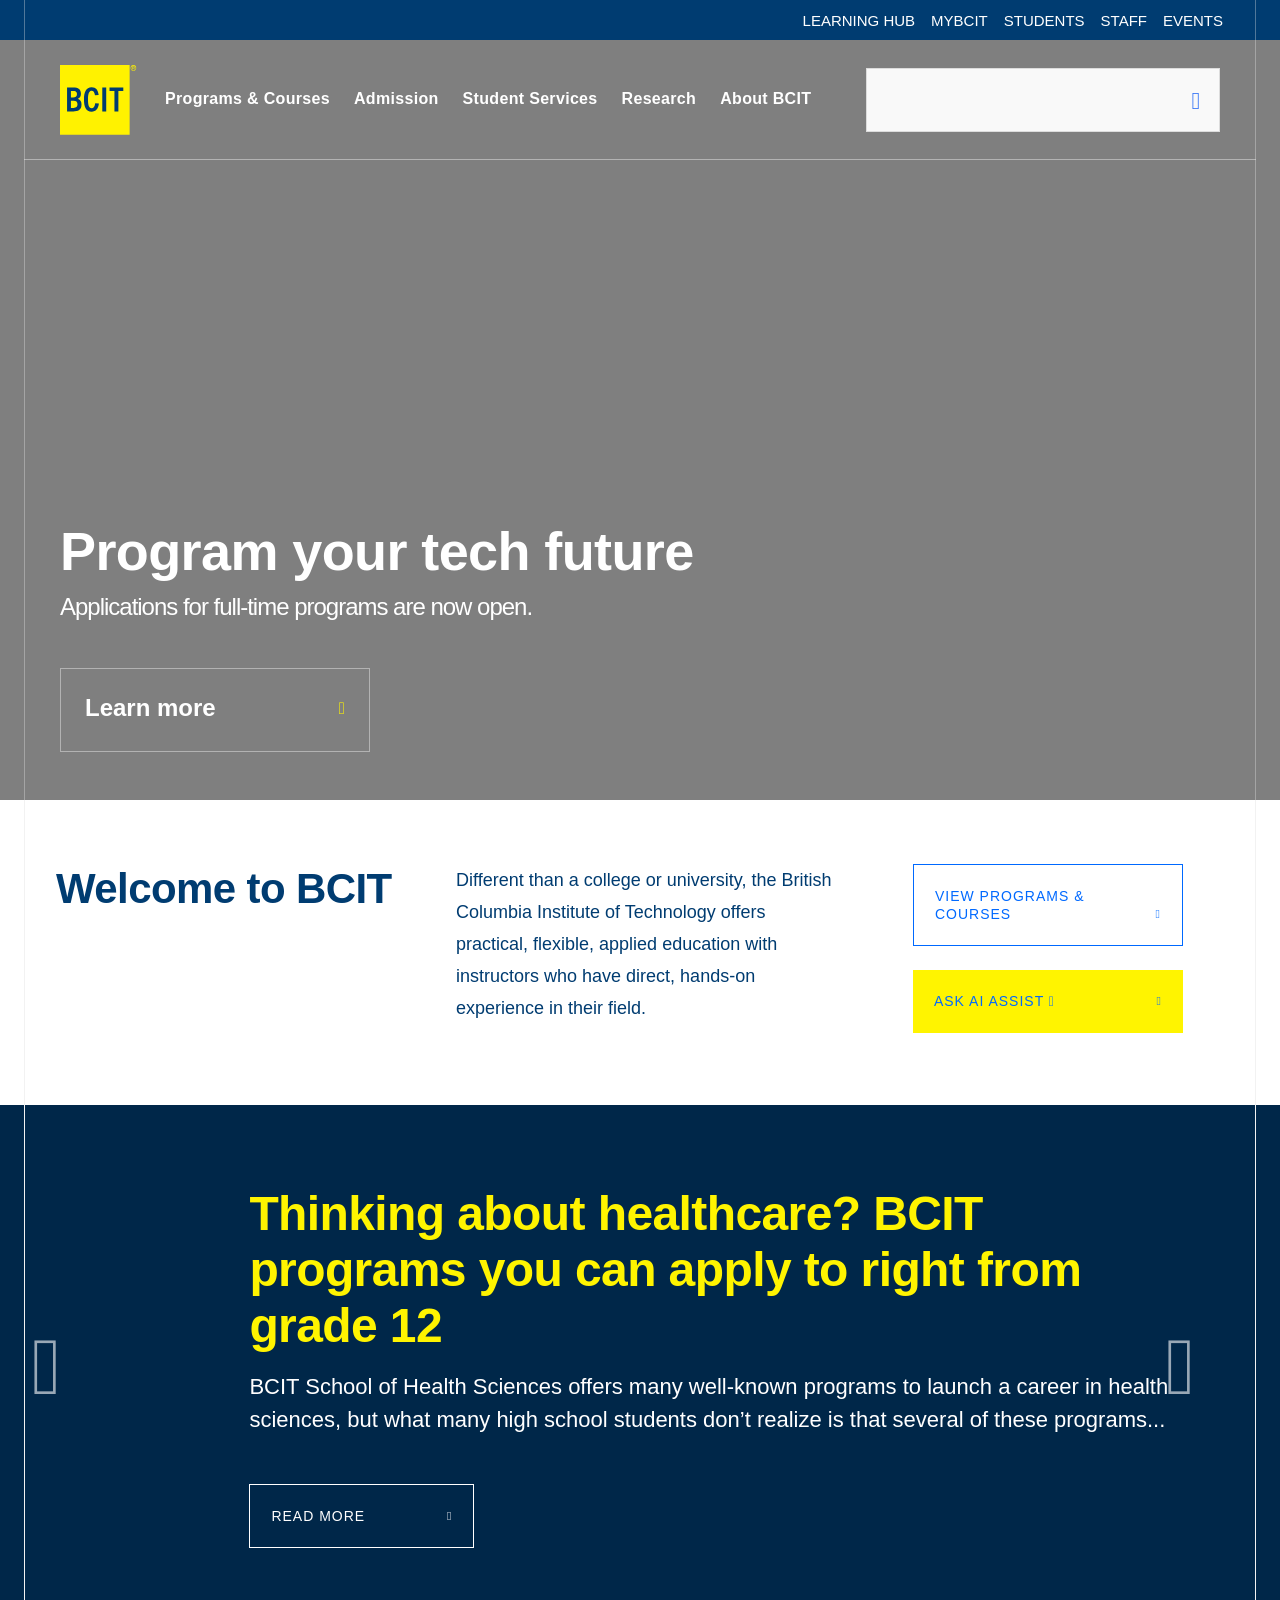
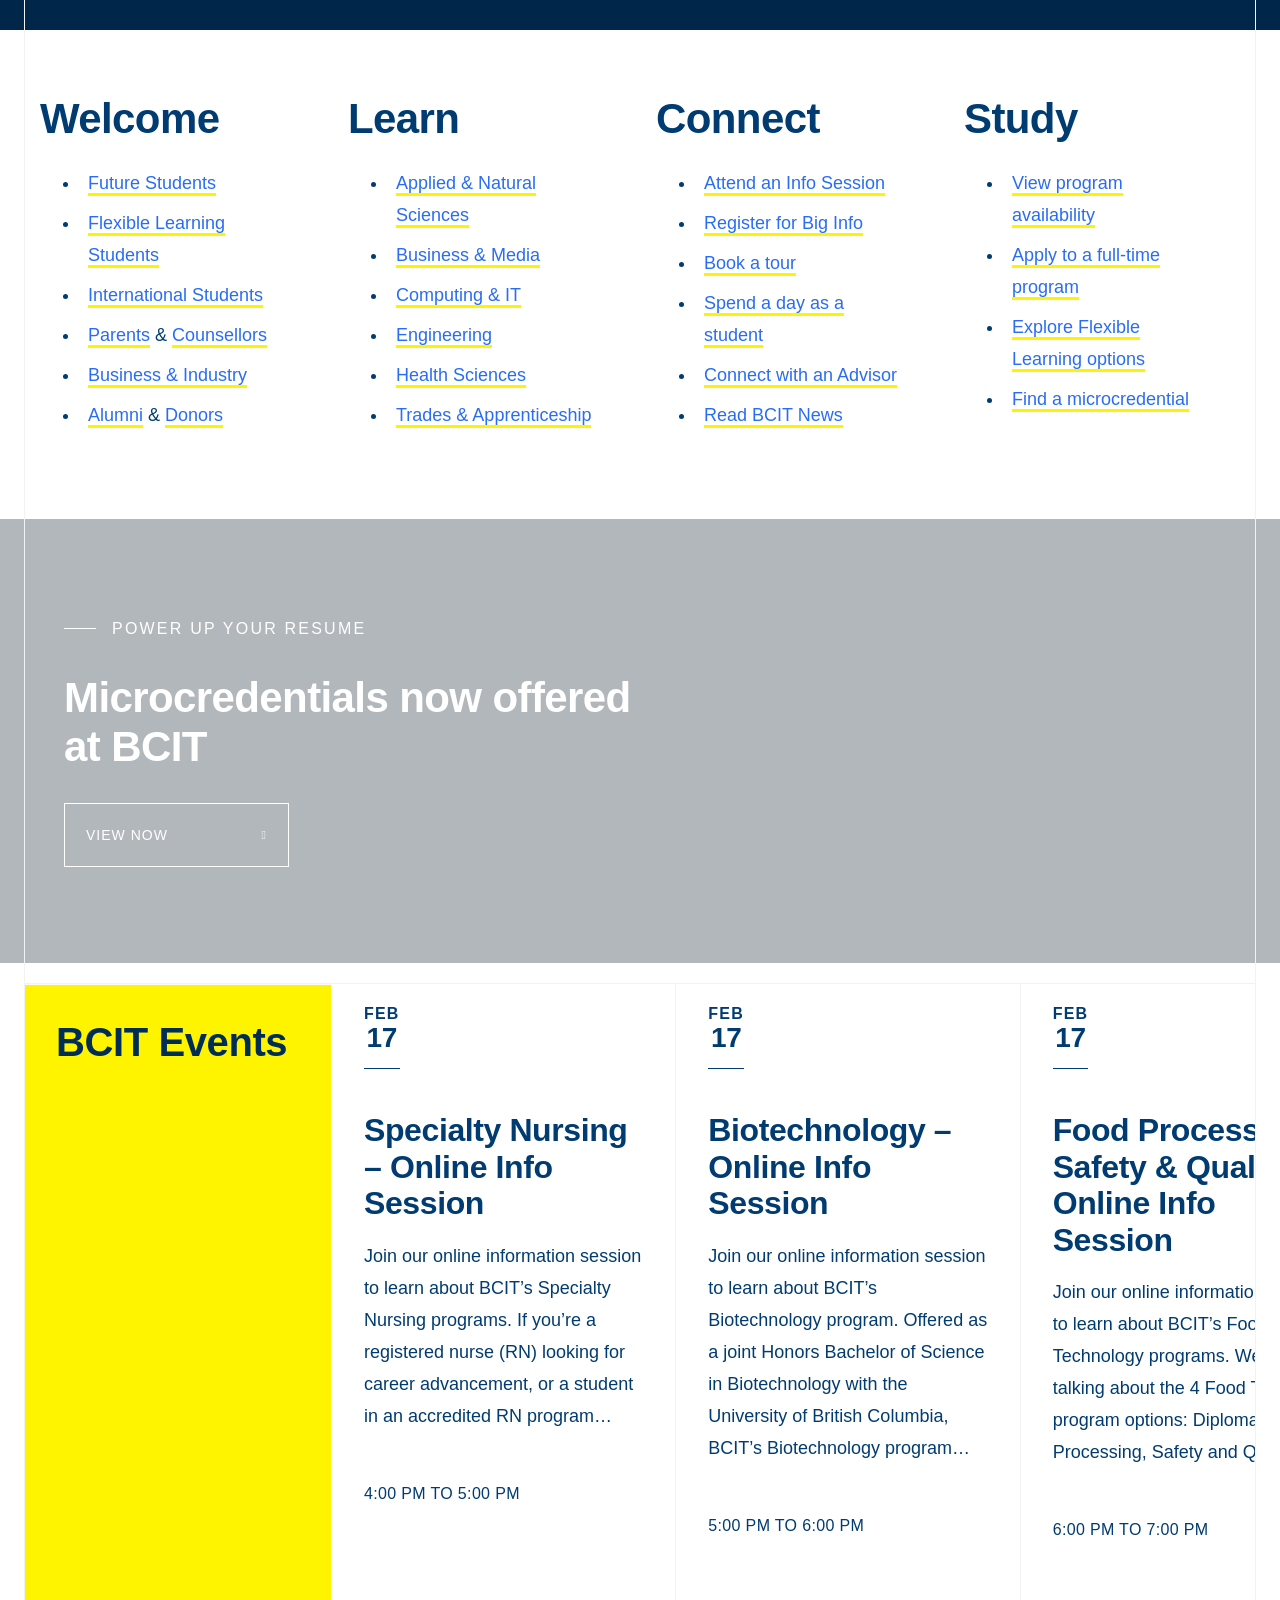
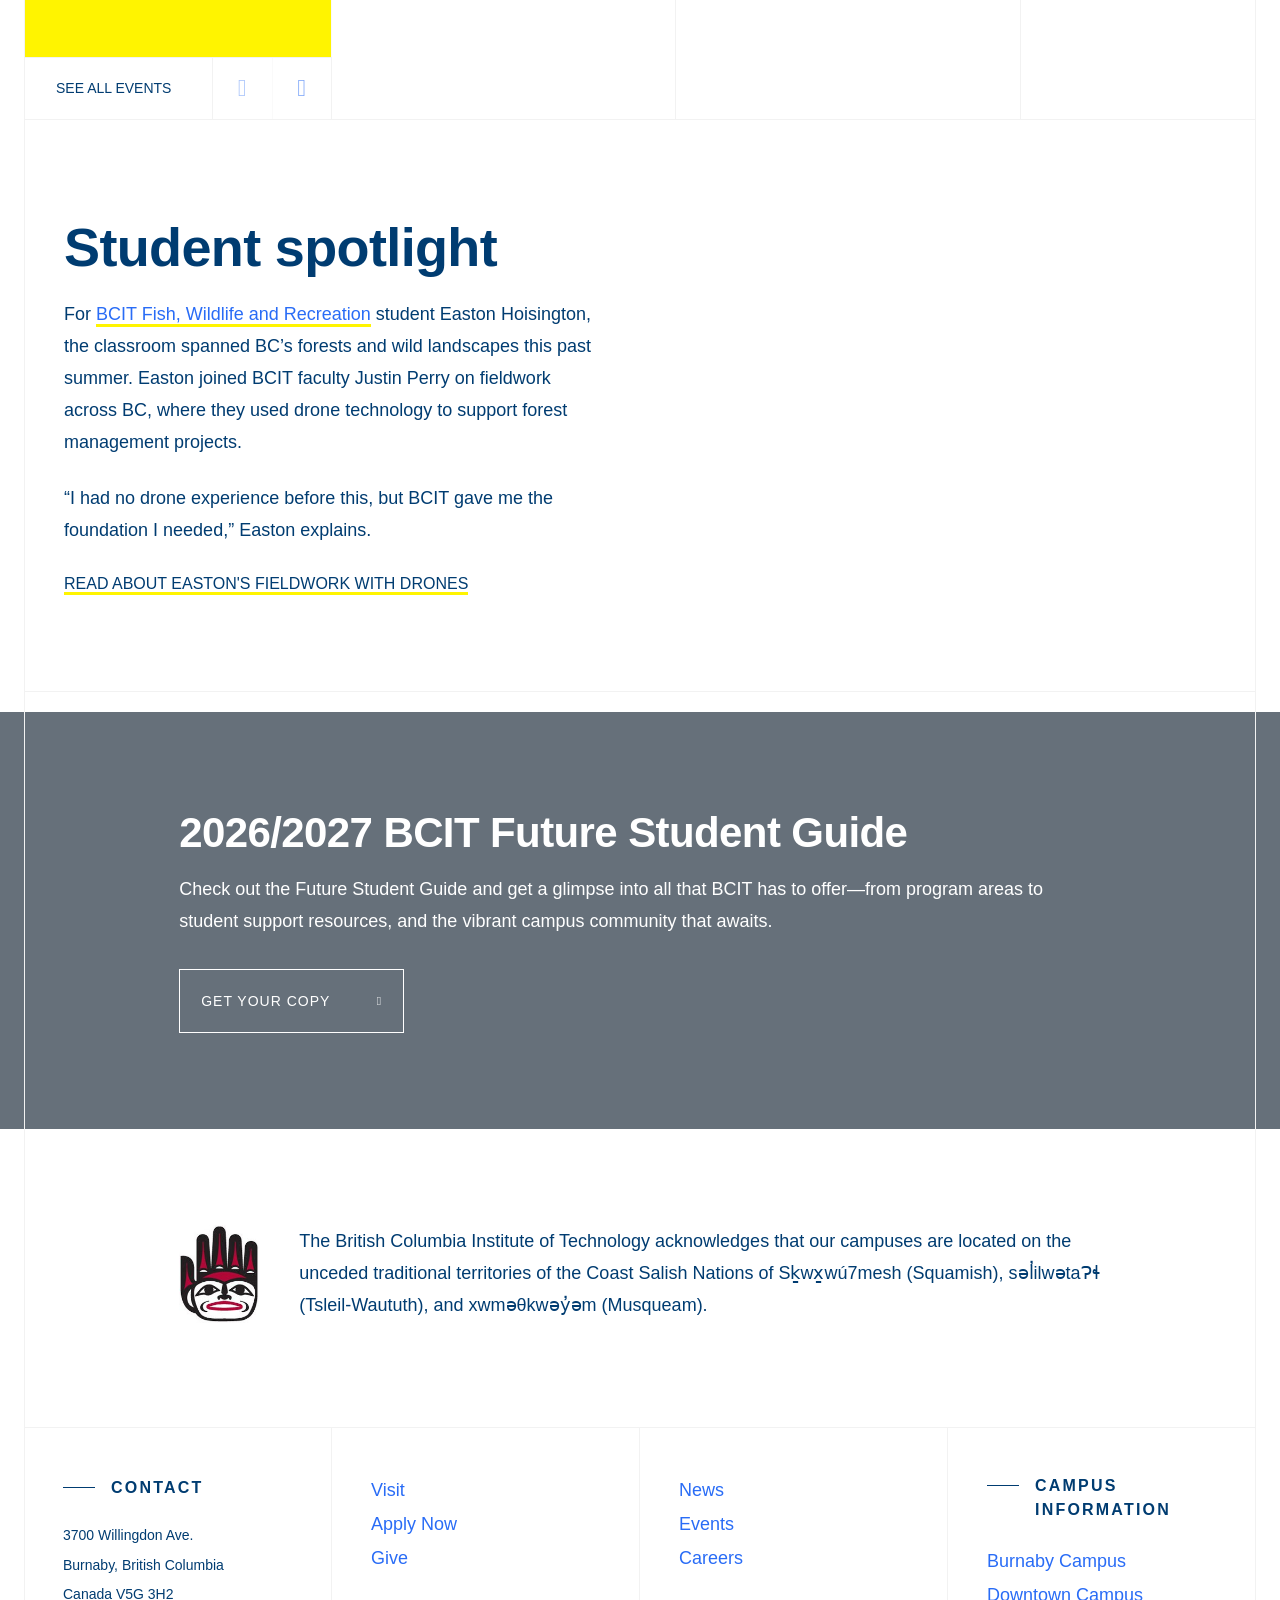
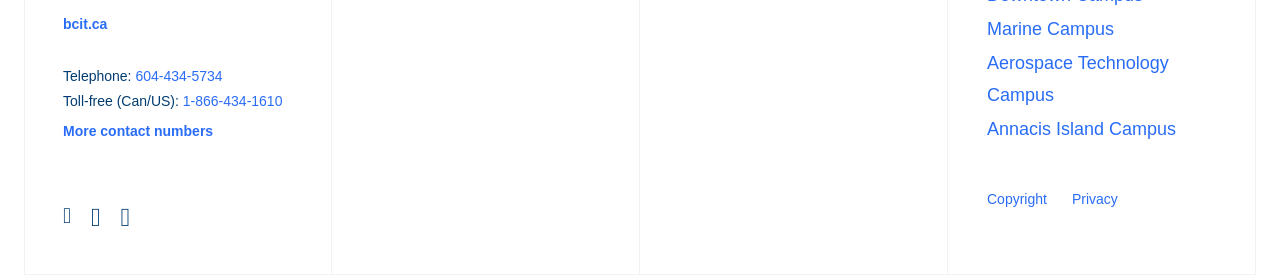
==== commit bb3b3967: "Changed sources" ====
--- a/index.html
+++ b/index.html
@@ -1,13214 +1,2023 @@
-<!DOCTYPE html>
-<!-- saved from url=(0030)https://learn.bcit.ca/d2l/home -->
-<html data-userprofile-context="{&quot;hasProfileCardAccess&quot;:true}" data-mathjax-context="{&quot;renderLatex&quot;:false,&quot;outputScale&quot;:1.5}" data-logging-endpoint="/d2l/lp/logger/provision?sessionToken=NjYwNSwxNzU3MDc0" lang="en-ca" data-lang-default="en-ca" data-intl-overrides="{&quot;number&quot;:{&quot;patterns&quot;:{&quot;decimal&quot;:{&quot;negativePattern&quot;:&quot;-{number}&quot;},&quot;percent&quot;:{&quot;positivePattern&quot;:&quot;{number} %&quot;,&quot;negativePattern&quot;:&quot;-{number} %&quot;}},&quot;symbols&quot;:{&quot;decimal&quot;:&quot;.&quot;,&quot;group&quot;:&quot;,&quot;,&quot;negative&quot;:&quot;-&quot;,&quot;percent&quot;:&quot;%&quot;},&quot;groupSize&quot;:[3]},&quot;date&quot;:{&quot;hour24&quot;:false,&quot;calendar&quot;:{&quot;firstDayOfWeek&quot;:0,&quot;dayPeriods&quot;:{&quot;am&quot;:&quot;AM&quot;,&quot;pm&quot;:&quot;PM&quot;},&quot;months&quot;:{&quot;short&quot;:[&quot;Jan&quot;,&quot;Feb&quot;,&quot;Mar&quot;,&quot;Apr&quot;,&quot;May&quot;,&quot;Jun&quot;,&quot;Jul&quot;,&quot;Aug&quot;,&quot;Sep&quot;,&quot;Oct&quot;,&quot;Nov&quot;,&quot;Dec&quot;,&quot;&quot;],&quot;long&quot;:[&quot;January&quot;,&quot;February&quot;,&quot;March&quot;,&quot;April&quot;,&quot;May&quot;,&quot;June&quot;,&quot;July&quot;,&quot;August&quot;,&quot;September&quot;,&quot;October&quot;,&quot;November&quot;,&quot;December&quot;,&quot;&quot;]},&quot;days&quot;:{&quot;short&quot;:[&quot;Sun&quot;,&quot;Mon&quot;,&quot;Tue&quot;,&quot;Wed&quot;,&quot;Thu&quot;,&quot;Fri&quot;,&quot;Sat&quot;]}},&quot;formats&quot;:{&quot;dateFormats&quot;:{&quot;short&quot;:&quot;M/d/yyyy&quot;},&quot;timeFormats&quot;:{&quot;short&quot;:&quot;h:mm tt&quot;,&quot;medium&quot;:&quot;h:mm tt&quot;,&quot;full&quot;:&quot;h:mm tt ZZZ&quot;}}}}" data-oslo="{&quot;batch&quot;:&quot;/d2l/api/oslo/13/batch&quot;,&quot;collection&quot;:&quot;/d2l/api/oslo/13/collection&quot;,&quot;version&quot;:&quot;W/\&quot;20.26.1.25965.639065156946504125\&quot;&quot;}" data-timezone="{&quot;name&quot;:&quot;Canada - Vancouver&quot;,&quot;identifier&quot;:&quot;America/Vancouver&quot;}" data-terminology="{&quot;outcomes&quot;:&quot;standards&quot;,&quot;educator&quot;:&quot;teacher&quot;,&quot;moduleHierarchy&quot;:&quot;unit&quot;}" data-app-version="20.26.1" dir="ltr" data-telemetry-endpoint="https://prd.ca-central-1.telemetryservice.brightspace.com/api/events/" data-cdn="https://s.brightspace.com/apps/brightspace/20.26.1.25965/" data-global-context="{&quot;orgUnitId&quot;:&quot;6605&quot;,&quot;orgId&quot;:&quot;6605&quot;,&quot;userId&quot;:&quot;1757074&quot;}" data-he-context="{&quot;activeOrgEnrollment&quot;:true,&quot;activityFrameworkEnabled&quot;:true,&quot;applySandboxing&quot;:false,&quot;bcsansFontAllowed&quot;:false,&quot;contentStyler&quot;:false,&quot;contentStylerCssOverride&quot;:&quot;&quot;,&quot;enableLmsPathChecking&quot;:false,&quot;generativeAIEndpoint&quot;:&quot;&quot;,&quot;h5pContext&quot;:null,&quot;h5pLtiDeploymentLinkId&quot;:null,&quot;insertElement&quot;:false,&quot;insertPractice&quot;:false,&quot;layouts&quot;:false,&quot;mathRenderScale&quot;:1.5,&quot;maxFileSize&quot;:2147483648,&quot;mentions&quot;:false,&quot;orgUnitId&quot;:&quot;6605&quot;,&quot;orgUnitPath&quot;:&quot;/content/&quot;,&quot;pasteFormatting&quot;:&quot;merge&quot;,&quot;sourceEditable&quot;:true,&quot;uploadFiles&quot;:false,&quot;useNewTinyMCEVersion&quot;:false,&quot;viewFiles&quot;:false,&quot;wmodeOpaque&quot;:true}" data-css-vars="{&quot;--d2l-branding-primary-color&quot;:&quot;#FBE200&quot;}" style="--d2l-vh: 7.65px; --d2l-vw: 14.4px;"><head><meta http-equiv="Content-Type" content="text/html; charset=UTF-8">
-		
-		<meta name="viewport" content="width=device-width, initial-scale=1.0">
-		<title>Homepage - British Columbia Institute of Technology</title>
-		<link rel="preconnect" href="https://s.brightspace.com/lib/bsi/2026.1.213/" crossorigin="">
-		<link rel="dns-prefetch" href="https://s.brightspace.com/lib/bsi/2026.1.213/">
-		<link rel="modulepreload" href="https://s.brightspace.com/lib/bsi/2026.1.213/unbundled/bsi-unbundled.js" as="script" crossorigin="anonymous">
-		<link rel="modulepreload" href="https://s.brightspace.com/lib/bsi/2026.1.213/unbundled/navigation.js" as="script" crossorigin="anonymous">
-		<link rel="modulepreload" href="https://s.brightspace.com/lib/bsi/2026.1.213/unbundled/navigation-main-header.js" as="script" crossorigin="anonymous">
-		<link rel="modulepreload" href="https://s.brightspace.com/lib/bsi/2026.1.213/unbundled/navigation-button-icon.js" as="script" crossorigin="anonymous">
-		<link rel="modulepreload" href="https://s.brightspace.com/lib/bsi/2026.1.213/unbundled/navigation-link-icon.js" as="script" crossorigin="anonymous">
-		<link rel="modulepreload" href="https://s.brightspace.com/lib/bsi/2026.1.213/unbundled/navigation-separator.js" as="script" crossorigin="anonymous">
-		<link rel="modulepreload" href="https://s.brightspace.com/lib/bsi/2026.1.213/unbundled/navigation-link-image.js" as="script" crossorigin="anonymous">
-		<link rel="modulepreload" href="https://s.brightspace.com/lib/bsi/2026.1.213/unbundled/navigation-dropdown-button-icon.js" as="script" crossorigin="anonymous">
-		<link rel="modulepreload" href="https://s.brightspace.com/lib/bsi/2026.1.213/unbundled/dropdown-content.js" as="script" crossorigin="anonymous">
-		<link rel="modulepreload" href="https://s.brightspace.com/lib/bsi/2026.1.213/unbundled/navigation-dropdown-button-custom.js" as="script" crossorigin="anonymous">
-		<link rel="modulepreload" href="https://s.brightspace.com/lib/bsi/2026.1.213/unbundled/d2l-profile-image-base.js" as="script" crossorigin="anonymous">
-		<link rel="modulepreload" href="https://s.brightspace.com/lib/bsi/2026.1.213/unbundled/navigation-main-footer.js" as="script" crossorigin="anonymous">
-		<link rel="modulepreload" href="https://s.brightspace.com/lib/bsi/2026.1.213/unbundled/dropdown.js" as="script" crossorigin="anonymous">
-		<link rel="modulepreload" href="https://s.brightspace.com/lib/bsi/2026.1.213/unbundled/dropdown-menu.js" as="script" crossorigin="anonymous">
-		<link rel="modulepreload" href="https://s.brightspace.com/lib/bsi/2026.1.213/unbundled/icon.js" as="script" crossorigin="anonymous">
-		<link rel="modulepreload" href="https://s.brightspace.com/lib/bsi/2026.1.213/unbundled/menu.js" as="script" crossorigin="anonymous">
-		<link rel="modulepreload" href="https://s.brightspace.com/lib/bsi/2026.1.213/unbundled/menu-item-link.js" as="script" crossorigin="anonymous">
-		<link rel="modulepreload" href="https://s.brightspace.com/lib/bsi/2026.1.213/unbundled/menu-item.js" as="script" crossorigin="anonymous">
-		<link rel="modulepreload" href="https://s.brightspace.com/lib/bsi/2026.1.213/unbundled/navigation-band.js" as="script" crossorigin="anonymous">
-		<link rel="modulepreload" href="https://s.brightspace.com/lib/bsi/2026.1.213/unbundled/button-icon.js" as="script" crossorigin="anonymous">
-		<link rel="modulepreload" href="https://s.brightspace.com/lib/bsi/2026.1.213/unbundled/menu-item-separator.js" as="script" crossorigin="anonymous">
-		<link rel="modulepreload" href="https://s.brightspace.com/lib/bsi/2026.1.213/unbundled/expand-collapse-content.js" as="script" crossorigin="anonymous">
-		<link rel="modulepreload" href="https://s.brightspace.com/lib/bsi/2026.1.213/unbundled/dropdown-context-menu.js" as="script" crossorigin="anonymous">
-		<link rel="modulepreload" href="https://s.brightspace.com/lib/bsi/2026.1.213/unbundled/d2l-my-courses.js" as="script" crossorigin="anonymous">
-		<link rel="modulepreload" href="https://s.brightspace.com/lib/bsi/2026.1.213/unbundled/html-block.js" as="script" crossorigin="anonymous">
-		<script>
-		(function(){if('PerformanceLongTaskTiming' in window) {var g = window.__tti = {e:[]};g.o = new PerformanceObserver( function( l ){ g.e = g.e.concat( l.getEntries() ) });g.o.observe({ entryTypes:['longtask']})}})();
-		(function(){var client;var errors = [];window.addEventListener('d2l-logging-loaded', function(e) {client = e.detail.createClient('uncaught-errors', { shouldThrottle: true });if (errors.length > 0) {client.legacyErrorBatch(errors);}});var handleError = function(data) {if (!data.message) return;if (data.error && data.error.stack && (data.error.stack.includes('/content/') || data.error.stack.includes('/shared/'))) return;if (client) {client.legacyError(data.message, data.source, data.lineno, data.colno, data.error);} else {errors.push(data);}};window.addEventListener('error', function(e) {handleError({ message: e.message, source: e.source, lineno: e.lineno, colno: e.colno, error: e.error });});window.addEventListener('unhandledrejection', function(e) {handleError({message: e.reason ? (e.reason.message ? e.reason.message : e.reason) : '',error: e.reason});});})();
-		(function(){try { localStorage.setItem('XSRF.Token','beZtH6hWkQ44SGRjLCLYRoknfsegXvz2');localStorage.setItem('Session.UserId','1757074');} catch(e) {}})();
-		(function(){if(window['FontFace'] === undefined) { window.d2lFontsLoaded = true; return; }window.d2lFontsLoaded = false;Promise.all(['400','700'].map(function(w) {return new FontFace('Lato','url(https://s.brightspace.com/lib/fonts/0.6.1/assets/Lato-' + w + '.woff2) format("woff2")', {style:'normal',weight: w}).load();})).then(function() {window.d2lFontsLoaded = true;if(window['D2L'] && window.D2L['FontsLoaded']) { window.D2L.FontsLoaded(); }});})();
-		(function(){
-				D2L = window.D2L || {}; D2L.LP = D2L.LP || {}; D2L.LP.Web = D2L.LP.Web || {}; D2L.LP.Web.UI = D2L.LP.Web.UI || {};
-				D2L.LP.Web.UI.Flags = {
-					ListedFlags: {"ACC-5-dashboard":false,"kaiju-349-source-course-deploy":true,"award-enable-copy-workflow":false,"awards-increase-string-fields-length":true,"LURV-6105-update-public-awards-fields":true,"awards-summary-date-localization-fix":true,"MAV-5203-createspace-h5p-library":false,"ipsis-sourcesystem-migration":true,"ipsis-provider-oldstandardcsv":false,"ipsis-oneroster-csv-powerschool":false,"ipsis-oneroster-full-sync-implicit-unenrollments":false,"ipsis-esb-lis":false,"hyrl-4-ipsis-queued-batches":true,"f17778-oneroster-psur":false,"f19471-gg4l-oneroster-grades-passback":true,"hyrl-1999-oneroster-rest-1p2":false,"hyrl-2209-oneroster-preserve-data-outside-semester":true,"hyrl-2561-ipsis-lms-invoke-aws-lambdas":true,"hyrl-2962-cancel-batch":false,"hyrl-3638-user-default-inactive-option":true,"hyrl-3587-hylia-data-pond":false,"AUT-2521-IPSIS-Form-Element-Decoupling":true,"F16988-add-to-calendar":true,"advanced-assessments-groups":false,"PHNX-2361-lti-activity-usage":false,"BORG-5035-Use-Full-Html-Editor":true,"nim-3228-ce-multi-eval-tab-skeleton-fix":true,"nim-5386-modify-activity-display-return-to":true,"nim-5487-fix-assigned-actor-counts":true,"course-completion-manual-override":true,"PHNX-3264-unavailable-content-visibility-setting":true,"F18735-lti-special-access-ui-feature-flag":false,"F19162-enable-content-face-releaseconditions":true,"F21912-enable-content-face-competencies":true,"F19163-enable-content-face-standards":true,"IDCS-15-edit-content-file-descriptions":true,"IDCS-17-edit-weblink-descriptions":true,"PHNX-1554-enable-refactored-completion-summary":true,"PHNX-2629-access-unlimited-depth":true,"IDCS-283-edit-lti-descriptions":true,"EP-1169-use-content-search":true,"EP-1097-edit-scorm-descriptions":true,"EP-1432-enable-description-scrolling-hovering":true,"EP-1339-show-next-and-previous-buttons":true,"EP-1580-enable-url-updating-in-lessons-next-prev":true,"PHNX-2357-user-guided-grade-associations":true,"PHNX-2649-lessons-course-overview":true,"PHNX-3198-respect-availability-window":true,"PHNX-3065-lessons-quicklink-current-window-navigation":true,"PHNX-2766-lazy-load-content":true,"PHNX-2988-lessons-full-date-tooltip-and-aria":true,"PHNX-3063-support-availability-types":true,"EP-1454-enable-module-level-outcome-alignment":false,"usa-1243-discussions-due-date":true,"FED-3067-Annual-Consumption":true,"cpd-add-record-from-award":true,"cpd-utc-dates":true,"cpd-default-attachments":true,"cpd-save-targets-dialog":true,"LURV-6016-CPD-Submission-Alert":true,"F21956-toggle-forum":true,"nim-4300-assignment-types-dropdown":true,"annotation-tooltip-helper":true,"fed-54-in-progress":false,"FED-2423-study-support":true,"FED-4668-lift-outcomes":true,"FED-4649-content-gen-import-expand":true,"FED-4285-content-templates":true,"HAI-1593-content-picker-quiz":true,"HAI-1591-content-picker-ideas":true,"HAI-1592-content-picker-summary":true,"HAI-1821-content-picker-lss":true,"HAI-596-Interventions":true,"FED-6732-quiz-custom-instructions":false,"FED-6876-idea-custom-instructions":false,"rpc-recalculate-all-users-fix":true,"oad-include-asn":true,"EP-1443-enable-lightcast-skills":false,"rename-programs-to-outcome-sets":true,"outcome-sets-organization":true,"outcomes-set-course-dataset":true,"outcomes-set-org-dataset":true,"EP-1420-enable-createspace-picker":false,"outcome-sets-scales":false,"de44716-lti-iframe-resize-limit":false,"lti-apps":false,"uce-eula-dialog":true,"shield-11437-email-notification-for-new-announcement":true,"BORG-4318-hide-quiz-question-points":true,"BORG-5230-zero-point-questions":true,"BORG-5429-Hotspot-Question-Type":false,"BORG-3975-quizzing-h5p-improvements":false,"f21399-reopen-quiz-attempt":true,"BORG-3800-attempt-log-tab-id-additional-work":true,"BORG-5624-question-pools-validate-numquestions":true,"EP-1126-edit-lor-descriptions":true,"shield-13260-earlier-lms-context-init":true,"FED-2493-Docs-PDF":true,"input-checkbox-form-element":true,"form-element-mixin-nested-forms":true,"remove-s-html":true,"migrate-sort-consistent-eval":true,"GAUD-8969-hierarchical-view-resize":true,"GAUD-7472-dropdown-popover":true,"GAUD-7355-tooltip-popover":false,"GAUD-8062-dialog-focus-opener":false,"GAUD-8229-list-up-button-fix":true,"GAUD-8295-menu-item-link-new-window-icon":true,"GAUD-8396-mvc-progress-backport":true,"GAUD-8402-legacy-progress-backport":true,"GAUD-8076-tabmenu-use-tab-control":true,"GAUD-7146-tabs-new-structure":false,"GAUD-8605-tab-no-initial-selected-event":true,"GAUD-8263-scroll-wrapper-media-print":true,"GAUD-8351-dialog-resize-telemetry":true,"GAUD-8658-mvc-dialog-focus-custom-elems":true,"PHNX-3234-dialog-alignment-fix":true,"GAUD-8228-8186-improved-table-col-sync":true,"GAUD-8465-immersive-nav-text-spacing":true,"GAUD-8824-fix-chart-in-table-loading":true,"lurv-6209-user-merge":false,"rubrics-clear-selections-option-and-menu-improvements":true,"KAIJU-189-source-course-deploy":true,"AUT-2319-New-Courses-Experience-Enhancement-Org-Flag":true,"AUT-2455-Course-And-Template-Role":true,"AUT-2301-Permissions-For-Create-Department-Button":true,"AUT-2473-Course-Updater":true,"AUT-2915-courses-remove-selection-limit":true,"AUT-2859-Courses-Add-Locale-Fields":true,"AUT-3141-Courses-Role-Filter-Perf-Fix":true,"MAV-5177-source-courses-in-createspace":false,"MAV-3788-slim-announcements-no-context-override":true,"MAV-4341-single-profile-social-media-update":true,"MAV-4588-learner-awards-no-context-override":true,"MAV-4591-welcome-window-no-context-override":false,"MAV-5067-hwep-empty-widget":true,"MAV-5258-mpw-profile-dropdown":false,"GAUD-8456-lms-nav-text-spacing":true,"shield-4811-enter-grades-scrolling-fix":false,"GAUD-7660-legacy-tabs-backport":true,"workforce-learning-groups":false,"scheduled-learning":false},
-					Flag: function(feature, defaultValue) {
-						const featureValue = D2L.LP.Web.UI.Flags.ListedFlags[feature];
-						return featureValue !== undefined ? featureValue : defaultValue;
-					}
-				};
-			})();
-		</script>
-		<link rel="icon" href="https://learn.bcit.ca/d2l/lp/web/faviconView?variant=0&amp;version=1">
-		<link rel="stylesheet" type="text/css" href="./Homepage - British Columbia Institute of Technology_files/bsi.css">
-		<link rel="stylesheet" type="text/css" href="./Homepage - British Columbia Institute of Technology_files/reset.css">
-		<link rel="stylesheet" type="text/css" href="./Homepage - British Columbia Institute of Technology_files/D2L.LP.Web.Desktop.css">
-		<link rel="stylesheet" type="text/css" href="./Homepage - British Columbia Institute of Technology_files/D2L.PlatformTools.Homepage.css">
-		<link rel="stylesheet" type="text/css" href="./Homepage - British Columbia Institute of Technology_files/homepages.css">
-		<style>
-			html { font-size:20px; }
-			html { --d2l-branding-primary-color: #FBE200; }
-			.d2l-branding-navigation-background-color {background-color: #003E74;}
-			.d2l_1_30_414 {margin:10px;}
-			.d2l_1_79_717 {width:500px;}
-			.d2l_1_80_929 {background-position:left top;}
-			.d2l_1_81_494 {padding:1em;}
-			.d2l_1_82_115 {background-image:url('https://s.brightspace.com/lib/bsi/2026.1.213/images/tier1/alert.svg');}
-			.d2l_1_83_938 {background-position:right top;}
-			.d2l_1_84_622 {padding-right:31px;}
-			.d2l_1_85_858 {min-height:18px;}
-			.d2l_1_86_965 {background-image:url('https://s.brightspace.com/lib/bsi/2026.1.213/images/tier1/check.svg');}
-			.d2l_1_87_36 {padding:3.4em;}
-			.d2l_1_88_842 {table-layout: Inherit;}
-			.d2l_1_89_339 {vertical-align:baseline;}
-			.d2l_1_90_267 {width:100%;}
-			.d2l_1_91_101 {vertical-align:top;}
-			.d2l_1_92_521 {table-layout: Fixed;}
-			.d2l_1_95_822 {float:left;}
-		</style>
-		<script>(function() {})();</script><style id="d2l-colors">
-		html {
-			/* basic grays (lightest to darkest) */
-			--d2l-color-regolith: #f9fbff;
-			--d2l-color-sylvite: #f1f5fb;
-			--d2l-color-gypsum: #e3e9f1;
-			--d2l-color-mica: #cdd5dc;
-			--d2l-color-corundum: #b1b9be;
-			--d2l-color-chromite: #90989d;
-			--d2l-color-galena: #6e7477;
-			--d2l-color-tungsten: #494c4e;
-			--d2l-color-ferrite: #202122;
-
-			/* zircon */
-			--d2l-color-zircon-plus-2: #e0feff;
-			--d2l-color-zircon-plus-1: #00d2ed;
-			--d2l-color-zircon: #008eab;
-			--d2l-color-zircon-minus-1: #035670;
-
-			/* celestine */
-			--d2l-color-celestine-plus-2: #e8f8ff;
-			--d2l-color-celestine-plus-1: #29a6ff;
-			--d2l-color-celestine: #006fbf;
-			--d2l-color-celestine-minus-1: #004489;
-
-			/* amethyst */
-			--d2l-color-amethyst-plus-2: #f2f0ff;
-			--d2l-color-amethyst-plus-1: #8982ff;
-			--d2l-color-amethyst: #6038ff;
-			--d2l-color-amethyst-minus-1: #4500db;
-
-			/* fluorite */
-			--d2l-color-fluorite-plus-2: #f9ebff;
-			--d2l-color-fluorite-plus-1: #ce68fa;
-			--d2l-color-fluorite: #9d1fd4;
-			--d2l-color-fluorite-minus-1: #6900a0;
-
-			/* tourmaline */
-			--d2l-color-tourmaline-plus-2: #ffebf6;
-			--d2l-color-tourmaline-plus-1: #fd4e9d;
-			--d2l-color-tourmaline: #d40067;
-			--d2l-color-tourmaline-minus-1: #990056;
-
-			/* cinnabar */
-			--d2l-color-cinnabar-plus-2: #ffede8;
-			--d2l-color-cinnabar-plus-1: #ff575a;
-			--d2l-color-cinnabar: #cd2026;
-			--d2l-color-cinnabar-minus-1: #990006;
-
-			/* carnelian */
-			--d2l-color-carnelian-plus-1: #fff3e0;
-			--d2l-color-carnelian: #e87511;
-			--d2l-color-carnelian-minus-1: #ba4700;
-			--d2l-color-carnelian-minus-2: #7d2600;
-
-			/* citrine */
-			--d2l-color-citrine-plus-1: #fff9d6;
-			--d2l-color-citrine: #ffba59;
-			--d2l-color-citrine-minus-1: #c47400;
-			--d2l-color-citrine-minus-2: #7a4300;
-
-			/* peridot */
-			--d2l-color-peridot-plus-1: #efffd9;
-			--d2l-color-peridot: #8ad934;
-			--d2l-color-peridot-minus-1: #4a8f00;
-			--d2l-color-peridot-minus-2: #2f5e00;
-
-			/* olivine */
-			--d2l-color-olivine-plus-1: #e7ffe3;
-			--d2l-color-olivine: #46a661;
-			--d2l-color-olivine-minus-1: #027a21;
-			--d2l-color-olivine-minus-2: #005614;
-
-			/* malachite */
-			--d2l-color-malachite-plus-1: #e3fff5;
-			--d2l-color-malachite: #2de2c0;
-			--d2l-color-malachite-minus-1: #00a490;
-			--d2l-color-malachite-minus-2: #00635e;
-
-			/* primary accent */
-			--d2l-color-primary-accent-action: var(--d2l-color-celestine);
-			--d2l-color-primary-accent-indicator: var(--d2l-color-carnelian);
-
-			/* feedback */
-			--d2l-color-feedback-error: var(--d2l-color-cinnabar);
-			--d2l-color-feedback-warning: var(--d2l-color-carnelian);
-			--d2l-color-feedback-success: var(--d2l-color-olivine);
-			--d2l-color-feedback-action: var(--d2l-color-celestine);
-		}
-	</style><dom-module id="d2l-course-image">
-	<template strip-whitespace=""></template>
-
-</dom-module><dom-module id="d2l-search-widget">
-	<template strip-whitespace=""></template>
-
-</dom-module><dom-module id="d2l-image-selector-tile-styles">
-	<template strip-whitespace=""></template>
-</dom-module><dom-module id="d2l-image-selector-tile">
-	<template strip-whitespace=""></template>
-
-
-</dom-module><dom-module id="d2l-image-tile-grid">
-	<template strip-whitespace=""></template>
-	
-</dom-module><dom-module id="d2l-basic-image-selector">
-	<template strip-whitespace=""></template>
-
-</dom-module><custom-style>
-	<style is="custom-style">html {
-  --d2l-body-standard-text_-_font-size:  0.95rem; --d2l-body-standard-text_-_font-weight:  400; --d2l-body-standard-text_-_line-height:  1.4rem;;
-
-			--d2l-body-compact-text_-_font-size:  0.8rem; --d2l-body-compact-text_-_font-weight:  400; --d2l-body-compact-text_-_line-height:  1.2rem;;
-
-			--d2l-body-small-text_-_color:  var(--d2l-color-tungsten); --d2l-body-small-text_-_font-size:  0.7rem; --d2l-body-small-text_-_font-weight:  400; --d2l-body-small-text_-_line-height:  1rem; --d2l-body-small-text_-_margin:  auto;;
-
-			--d2l-heading-1_-_font-size:  2rem; --d2l-heading-1_-_font-weight:  400; --d2l-heading-1_-_line-height:  2.4rem; --d2l-heading-1_-_margin:  1.5rem 0 1.5rem 0;;
-
-			--d2l-heading-2_-_font-size:  1.5rem; --d2l-heading-2_-_font-weight:  400; --d2l-heading-2_-_line-height:  1.8rem; --d2l-heading-2_-_margin:  1.5rem 0 1.5rem 0;;
-
-			--d2l-heading-3_-_font-size:  1rem; --d2l-heading-3_-_font-weight:  700; --d2l-heading-3_-_line-height:  1.5rem; --d2l-heading-3_-_margin:  1.5rem 0 1.5rem 0;;
-
-			--d2l-heading-4_-_font-size:  0.8rem; --d2l-heading-4_-_font-weight:  700; --d2l-heading-4_-_line-height:  1.2rem; --d2l-heading-4_-_margin:  1.5rem 0 1.5rem 0;;
-
-			--d2l-label-text_-_font-size:  0.7rem; --d2l-label-text_-_line-height:  1rem; --d2l-label-text_-_font-weight:  700; --d2l-label-text_-_letter-spacing:  0.2px;;
-}
-
-</style>
-</custom-style><dom-module id="d2l-search-listbox">
-	<template strip-whitespace=""></template>
-	
-</dom-module></head>
-	<body class="d2l-body d2l-typography vui-typography d2l-tiles-container daylight d2l-body-flex">
-		<div class="d2l-body-main-wrapper"><header><nav class="d2l-navigation-s d2l-branding-navigation-light-foreground-color d2l-navigation-s-linkarea-has-color"><d2l-labs-navigation has-skip-nav=""><template shadowrootmode="open"><!---->
-			<!--?lit$158650840$--><d2l-labs-navigation-skip-main><template shadowrootmode="open"><!----><d2l-labs-navigation-skip class="vdiff-target" text="skip to main content"><template shadowrootmode="open"><!----><a href="javascript:void(0);" class="vdiff-target"><!--?lit$158650840$-->skip to main content</a></template></d2l-labs-navigation-skip></template></d2l-labs-navigation-skip-main><d2l-labs-navigation-band><template shadowrootmode="open"><!---->
-			<div class="d2l-labs-navigation-centerer">
-				<div class="d2l-labs-navigation-scroll" data-custom-scroll="">
-					<div class="d2l-labs-navigation-scroll-before"></div>
-					<div class="d2l-labs-navigation-scroll-after"></div>
-					<div class="d2l-labs-navigation-gutters">
-						<slot></slot>
-					</div>
-				</div>
-			</div>
-		</template><slot name="navigation-band"></slot></d2l-labs-navigation-band>
-			<slot></slot>
-			<div class="d2l-labs-navigation-shadow-drop-border"></div>
-		</template><d2l-labs-navigation-main-header><template shadowrootmode="open"><!---->
-			<div class="d2l-labs-navigation-centerer">
-				<div class="d2l-labs-navigation-gutters">
-					<div class="d2l-labs-navigation-header-container">
-						<slot name="left"></slot>
-						<div class="d2l-labs-navigation-gutter"></div>
-						<slot name="right"></slot>
-					</div>
-				</div>
-			</div>
-		</template><div class="d2l-labs-navigation-header-left" slot="left"><div class="d2l-navigation-s-header-open-button-wrapper"><d2l-labs-navigation-button-icon icon="tier3:menu-hamburger" text="Menu" text-hidden="" tooltip-offset="0"><template shadowrootmode="open"><!---->
-			<button type="button" id="d2l-uid-7" aria-label="Menu" aria-labelledby="d2l-uid-10">
-				<!--?lit$158650840$--><span class="d2l-labs-navigation-highlight-border"></span>
-				<!--?lit$158650840$--><d2l-icon icon="tier3:menu-hamburger"><template shadowrootmode="open"><!----><!--?lit$158650840$--><svg xmlns="http://www.w3.org/2000/svg" viewBox="0 0 30 30" preserveAspectRatio="xMidYMid meet" focusable="false">
-  <path d="M28.5 9h-27C.67 9 0 8.33 0 7.5S.67 6 1.5 6h27c.828 0 1.5.67 1.5 1.5S29.328 9 28.5 9zM28.5 17h-27C.67 17 0 16.328 0 15.5S.67 14 1.5 14h27c.828 0 1.5.672 1.5 1.5s-.672 1.5-1.5 1.5zM28.5 25h-27C.67 25 0 24.328 0 23.5S.67 22 1.5 22h27c.828 0 1.5.672 1.5 1.5s-.672 1.5-1.5 1.5z"></path>
-</svg>
-<!--?--></template></d2l-icon>
-				<!--?lit$158650840$-->
-				<!--?lit$158650840$-->
-			</button>
-			<!--?lit$158650840$--><d2l-tooltip close-on-click="" for-type="label" class="vdiff-target" for="d2l-uid-7" position="bottom" offset="0" aria-hidden="true" id="d2l-uid-10" role="tooltip" state="info"><template shadowrootmode="open"><!---->
-				<div class="d2l-tooltip-container">
-					<div class="d2l-tooltip-position" style="">
-						<div class=" d2l-tooltip-content d2l-body-small ">
-							<div role="text">
-								<slot></slot>
-							</div>
-						</div>
-					</div>
-					<div class="d2l-tooltip-pointer d2l-tooltip-pointer-outline">
-						<div></div>
-					</div>
-					<div class="d2l-tooltip-pointer">
-						<div></div>
-					</div>
-				</div></template><!--?lit$158650840$-->Menu</d2l-tooltip>
-		</template></d2l-labs-navigation-button-icon></div><div class="d2l-navigation-s-header-logo-area"><d2l-labs-navigation-link-icon class="d2l-navigation-s-home-icon" text="My Home" href="/d2l/lp/ouHome/defaultHome.d2l" text-hidden="" icon="tier1:home" tooltip-offset="0"><template shadowrootmode="open"><!---->
-			<a id="d2l-uid-3" href="https://learn.bcit.ca/d2l/lp/ouHome/defaultHome.d2l" aria-label="My Home" aria-labelledby="d2l-uid-5">
-				<span class="d2l-labs-navigation-highlight-border"></span>
-				<d2l-icon icon="tier1:home"><template shadowrootmode="open"><!----><!--?lit$158650840$--><svg xmlns="http://www.w3.org/2000/svg" viewBox="0 0 18 18" preserveAspectRatio="xMidYMid meet" focusable="false">
-  <path d="M17.75 8.66A1.012 1.012 0 0 1 17 9a.99.99 0 0 1-.66-.25L16 8.458V16a2.006 2.006 0 0 1-2 2h-2.5a.5.5 0 0 1-.5-.5V12a1 1 0 0 0-1-1H8a1 1 0 0 0-1 1v5.5a.5.5 0 0 1-.5.5H4a2.006 2.006 0 0 1-2-2v-3c-.01-1.41-.01-3.26 0-4.53l-.34.28a1 1 0 1 1-1.32-1.5l8-7a1 1 0 0 1 1.32 0l2.48 2.17A1.17 1.17 0 0 1 13 2h1a1.107 1.107 0 0 1 1 1v2l2.66 2.25a1 1 0 0 1 .09 1.41z"></path>
-</svg>
-<!--?--></template></d2l-icon>
-				<!--?lit$158650840$-->
-			</a>
-			<!--?lit$158650840$--><d2l-tooltip for-type="label" position="bottom" class="vdiff-target" for="d2l-uid-3" offset="0" aria-hidden="true" id="d2l-uid-5" role="tooltip" state="info"><template shadowrootmode="open"><!---->
-				<div class="d2l-tooltip-container">
-					<div class="d2l-tooltip-position" style="">
-						<div class=" d2l-tooltip-content d2l-body-small ">
-							<div role="text">
-								<slot></slot>
-							</div>
-						</div>
-					</div>
-					<div class="d2l-tooltip-pointer d2l-tooltip-pointer-outline">
-						<div></div>
-					</div>
-					<div class="d2l-tooltip-pointer">
-						<div></div>
-					</div>
-				</div></template><!--?lit$158650840$-->My Home</d2l-tooltip>
-		</template></d2l-labs-navigation-link-icon><d2l-labs-navigation-separator class="d2l-navigation-s-logo-divider"><template shadowrootmode="open"><!---->
-			<d2l-icon icon="tier2:divider-big"><template shadowrootmode="open"><!----><!--?lit$158650840$--><svg xmlns="http://www.w3.org/2000/svg" viewBox="0 0 24 24" preserveAspectRatio="xMidYMid meet" focusable="false">
-  <circle cx="12" cy="2" r="1.5"></circle>
-  <circle cx="12" cy="7" r="1.5"></circle>
-  <circle cx="12" cy="12" r="1.5"></circle>
-  <circle cx="12" cy="17" r="1.5"></circle>
-  <circle cx="12" cy="22" r="1.5"></circle>
-</svg>
-<!--?--></template></d2l-icon>
-		</template></d2l-labs-navigation-separator><d2l-labs-navigation-link-image class="d2l-navigation-s-logo" src="/d2l/lp/navbars/6605/theme/viewimage/3857043/view?v=20.26.1.25965" text="" tooltip-offset="0"><template shadowrootmode="open"><!----><span class="d2l-labs-navigation-link-image-container"><!--?lit$158650840$--><img src="https://learn.bcit.ca/d2l/lp/navbars/6605/theme/viewimage/3857043/view?v=20.26.1.25965" alt=""></span></template></d2l-labs-navigation-link-image></div></div><div class="d2l-labs-navigation-header-right" slot="right"><div class="d2l-navigation-s-course-menu"><d2l-labs-navigation-dropdown-button-icon icon="tier3:classes" text="Select a course..." no-auto-open="" tooltip-offset="0" data-prl="/d2l/lp/courseSelector/6605/InitPartial" data-prid="d2l_1_26_229"><template shadowrootmode="open"><!---->
-			<button type="button" aria-label="Select a course..." id="d2l-uid-15" aria-expanded="false" aria-haspopup="true" aria-labelledby="d2l-uid-29"><!--?lit$158650840$--><span class="d2l-labs-navigation-highlight-border"></span><!--?lit$158650840$--><d2l-icon icon="tier3:classes"><template shadowrootmode="open"><!----><!--?lit$158650840$--><svg xmlns="http://www.w3.org/2000/svg" viewBox="0 0 30 30" preserveAspectRatio="xMidYMid meet" focusable="false">
-  <path d="M2.668 21c-.462 0-.878.187-1.18.488-.3.302-.488.718-.488 1.18v4.664c0 .462.187.878.488 1.18.302.3.718.488 1.18.488h4.664c.462 0 .878-.187 1.18-.488.3-.302.488-.718.488-1.18v-4.664c0-.462-.187-.878-.488-1.18-.302-.3-.718-.488-1.18-.488H2.668zM3 23h4v4H3v-4zM2.668 1c-.462 0-.878.187-1.18.488-.3.302-.488.718-.488 1.18v4.664c0 .462.187.878.488 1.18.302.3.718.488 1.18.488h4.664c.462 0 .878-.187 1.18-.488.3-.302.488-.718.488-1.18V2.668c0-.462-.187-.878-.488-1.18C8.21 1.188 7.794 1 7.332 1H2.668zM3 3h4v4H3V3zM2.668 11c-.462 0-.878.187-1.18.488-.3.302-.488.718-.488 1.18v4.664c0 .462.187.878.488 1.18.302.3.718.488 1.18.488h4.664c.462 0 .878-.187 1.18-.488.3-.302.488-.718.488-1.18v-4.664c0-.462-.187-.878-.488-1.18-.302-.3-.718-.488-1.18-.488H2.668zM3 13h4v4H3v-4zM12.668 21c-.462 0-.878.187-1.18.488-.3.302-.488.718-.488 1.18v4.664c0 .462.187.878.488 1.18.302.3.718.488 1.18.488h4.664c.462 0 .878-.187 1.18-.488.3-.302.488-.718.488-1.18v-4.664c0-.462-.187-.878-.488-1.18-.302-.3-.718-.488-1.18-.488h-4.664zM13 23h4v4h-4v-4zM12.668 1c-.462 0-.878.187-1.18.488-.3.302-.488.718-.488 1.18v4.664c0 .462.187.878.488 1.18.302.3.718.488 1.18.488h4.664c.462 0 .878-.187 1.18-.488.3-.302.488-.718.488-1.18V2.668c0-.462-.187-.878-.488-1.18-.302-.3-.718-.488-1.18-.488h-4.664zM13 3h4v4h-4V3zM12.668 11c-.462 0-.878.187-1.18.488-.3.302-.488.718-.488 1.18v4.664c0 .462.187.878.488 1.18.302.3.718.488 1.18.488h4.664c.462 0 .878-.187 1.18-.488.3-.302.488-.718.488-1.18v-4.664c0-.462-.187-.878-.488-1.18-.302-.3-.718-.488-1.18-.488h-4.664zM13 13h4v4h-4v-4zM22.668 21c-.462 0-.878.187-1.18.488-.3.302-.488.718-.488 1.18v4.664c0 .462.187.878.488 1.18.302.3.718.488 1.18.488h4.664c.462 0 .878-.187 1.18-.488.3-.302.488-.718.488-1.18v-4.664c0-.462-.187-.878-.488-1.18-.302-.3-.718-.488-1.18-.488h-4.664zM23 23h4v4h-4v-4zM22.668 1c-.462 0-.878.187-1.18.488-.3.302-.488.718-.488 1.18v4.664c0 .462.187.878.488 1.18.302.3.718.488 1.18.488h4.664c.462 0 .878-.187 1.18-.488.3-.302.488-.718.488-1.18V2.668c0-.462-.187-.878-.488-1.18-.302-.3-.718-.488-1.18-.488h-4.664zM23 3h4v4h-4V3zM22.668 11c-.462 0-.878.187-1.18.488-.3.302-.488.718-.488 1.18v4.664c0 .462.187.878.488 1.18.302.3.718.488 1.18.488h4.664c.462 0 .878-.187 1.18-.488.3-.302.488-.718.488-1.18v-4.664c0-.462-.187-.878-.488-1.18-.302-.3-.718-.488-1.18-.488h-4.664zM23 13h4v4h-4v-4z"></path>
-</svg>
-<!--?--></template></d2l-icon></button>
-			<!--?lit$158650840$-->
-			<!--?lit$158650840$--><d2l-tooltip close-on-click="" for-type="label" position="bottom" class="vdiff-target" for="d2l-uid-15" offset="0" aria-hidden="true" id="d2l-uid-29" role="tooltip" state="info"><template shadowrootmode="open"><!---->
-				<div class="d2l-tooltip-container">
-					<div class="d2l-tooltip-position" style="">
-						<div class=" d2l-tooltip-content d2l-body-small ">
-							<div role="text">
-								<slot></slot>
-							</div>
-						</div>
-					</div>
-					<div class="d2l-tooltip-pointer d2l-tooltip-pointer-outline">
-						<div></div>
-					</div>
-					<div class="d2l-tooltip-pointer">
-						<div></div>
-					</div>
-				</div></template><!--?lit$158650840$-->Select a course...</d2l-tooltip>
-			<slot></slot>
-		</template><d2l-dropdown-content max-width="800" min-width="450" no-padding="" vertical-offset="0" popover="manual" dropdown-content=""><template shadowrootmode="open"><!----><!--?lit$158650840$-->
-			<div class="content-position" style="">
-				<!--?lit$158650840$-->
-			<div id="content-wrapper" class="content-width vdiff-target" style="max-width:800px;min-width:450px;">
-				<div class="content-container" style=""><!--?lit$158650840$-->
-			<div class="dropdown-content-layout" style="">
-				<div class=" dropdown-header dropdown-no-header ">
-					<slot name="header"></slot>
-				</div>
-				<div class=" dropdown-content dropdown-no-padding ">
-					<slot></slot>
-				</div>
-				<div class=" dropdown-footer dropdown-no-footer ">
-					<slot name="footer"></slot>
-					<d2l-button style="display:none;" type="button"><template shadowrootmode="open"><!---->
-			<button class="d2l-label-text" id="d2l-uid-68" type="button">
-				<slot></slot>
-			</button>
-			<!--?lit$158650840$-->
-			<!--?lit$158650840$-->
-		</template>
-						<!--?lit$158650840$-->Close
-					</d2l-button>
-				</div>
-			</div>
-		</div>
-			</div>
-		
-			</div>
-		<!--?lit$158650840$--><!--?lit$158650840$-->
-			<div class=" pointer " style="">
-				<div></div>
-			</div>
-		<!--?--></template><div id="d2l_1_26_229" class="d2l-placeholder d2l-placeholder-live" aria-live="assertive">
-		</div>
-		</d2l-dropdown-content></d2l-labs-navigation-dropdown-button-icon></div><d2l-labs-navigation-separator class="d2l-navigation-s-course-menu-divider"><template shadowrootmode="open"><!---->
-			<d2l-icon icon="tier2:divider-big"><template shadowrootmode="open"><!----><!--?lit$158650840$--><svg xmlns="http://www.w3.org/2000/svg" viewBox="0 0 24 24" preserveAspectRatio="xMidYMid meet" focusable="false">
-  <circle cx="12" cy="2" r="1.5"></circle>
-  <circle cx="12" cy="7" r="1.5"></circle>
-  <circle cx="12" cy="12" r="1.5"></circle>
-  <circle cx="12" cy="17" r="1.5"></circle>
-  <circle cx="12" cy="22" r="1.5"></circle>
-</svg>
-<!--?--></template></d2l-icon>
-		</template></d2l-labs-navigation-separator><div class="d2l-navigation-s-notifications"><div class="d2l-navigation-s-notifications-wrapper"><div class="d2l-navigation-s-notification" data-category="messages" data-aria-message="You have new Messages"><d2l-labs-navigation-dropdown-button-icon icon="tier3:email" text="Message alerts" no-auto-open="" tooltip-offset="0" data-prl="/d2l/NavigationArea/6605/ActivityFeed/GetAlertsDaylight?Category=2" data-prid="d2l_1_27_116"><template shadowrootmode="open"><!---->
-			<button type="button" aria-label="Message alerts" id="d2l-uid-18" aria-expanded="false" aria-haspopup="true" aria-labelledby="d2l-uid-30"><!--?lit$158650840$--><span class="d2l-labs-navigation-highlight-border"></span><!--?lit$158650840$--><d2l-icon icon="tier3:email"><template shadowrootmode="open"><!----><!--?lit$158650840$--><svg xmlns="http://www.w3.org/2000/svg" viewBox="0 0 30 30" preserveAspectRatio="xMidYMid meet" focusable="false">
-  <path d="M27 6H3C1.35 6 0 7.35 0 9v12c0 1.65 1.35 3 3 3h24c1.65 0 3-1.35 3-3V9c0-1.65-1.35-3-3-3zm1 2l-13 8L2 8h26zm0 13c0 .54-.46 1-1 1H3c-.54 0-1-.46-1-1V10.35l11.95 7.35c.32.2.69.3 1.05.3s.73-.1 1.05-.3L28 10.35V21z"></path>
-</svg>
-<!--?--></template></d2l-icon></button>
-			<!--?lit$158650840$-->
-			<!--?lit$158650840$--><d2l-tooltip close-on-click="" for-type="label" position="bottom" class="vdiff-target" for="d2l-uid-18" offset="0" aria-hidden="true" id="d2l-uid-30" role="tooltip" state="info"><template shadowrootmode="open"><!---->
-				<div class="d2l-tooltip-container">
-					<div class="d2l-tooltip-position" style="">
-						<div class=" d2l-tooltip-content d2l-body-small ">
-							<div role="text">
-								<slot></slot>
-							</div>
-						</div>
-					</div>
-					<div class="d2l-tooltip-pointer d2l-tooltip-pointer-outline">
-						<div></div>
-					</div>
-					<div class="d2l-tooltip-pointer">
-						<div></div>
-					</div>
-				</div></template><!--?lit$158650840$-->Message alerts</d2l-tooltip>
-			<slot></slot>
-		</template><d2l-dropdown-content max-width="500" no-padding="" vertical-offset="0" popover="manual" dropdown-content=""><template shadowrootmode="open"><!----><!--?lit$158650840$-->
-			<div class="content-position" style="">
-				<!--?lit$158650840$-->
-			<div id="content-wrapper" class="content-width vdiff-target" style="max-width:500px;">
-				<div class="content-container" style=""><!--?lit$158650840$-->
-			<div class="dropdown-content-layout" style="">
-				<div class=" dropdown-header dropdown-no-header ">
-					<slot name="header"></slot>
-				</div>
-				<div class=" dropdown-content dropdown-no-padding ">
-					<slot></slot>
-				</div>
-				<div class=" dropdown-footer dropdown-no-footer ">
-					<slot name="footer"></slot>
-					<d2l-button style="display:none;" type="button"><template shadowrootmode="open"><!---->
-			<button class="d2l-label-text" id="d2l-uid-56" type="button">
-				<slot></slot>
-			</button>
-			<!--?lit$158650840$-->
-			<!--?lit$158650840$-->
-		</template>
-						<!--?lit$158650840$-->Close
-					</d2l-button>
-				</div>
-			</div>
-		</div>
-			</div>
-		
-			</div>
-		<!--?lit$158650840$--><!--?lit$158650840$-->
-			<div class=" pointer " style="">
-				<div></div>
-			</div>
-		<!--?--></template><div id="d2l_1_27_116" class="d2l-placeholder d2l-placeholder-live" aria-live="assertive">
-		</div>
-		</d2l-dropdown-content></d2l-labs-navigation-dropdown-button-icon></div><div class="d2l-navigation-s-notification" data-category="alerts" data-aria-message="You have new Subscriptions"><d2l-labs-navigation-dropdown-button-icon icon="tier3:discussions" text="Subscription alerts" no-auto-open="" tooltip-offset="0" data-prl="/d2l/NavigationArea/6605/ActivityFeed/GetAlertsDaylight?Category=0" data-prid="d2l_1_28_418"><template shadowrootmode="open"><!---->
-			<button type="button" aria-label="Subscription alerts" id="d2l-uid-21" aria-expanded="false" aria-haspopup="true" aria-labelledby="d2l-uid-31"><!--?lit$158650840$--><span class="d2l-labs-navigation-highlight-border"></span><!--?lit$158650840$--><d2l-icon icon="tier3:discussions"><template shadowrootmode="open"><!----><!--?lit$158650840$--><svg xmlns="http://www.w3.org/2000/svg" viewBox="0 0 30 30" mirror-in-rtl="true" preserveAspectRatio="xMidYMid meet" focusable="false">
-  <path d="M5 27.866V28M19.43 11c.86 0 1.57.71 1.57 1.57v8.86c0 .86-.71 1.57-1.57 1.57H11l-4 5v-5H3.57C2.71 23 2 22.29 2 21.43v-8.86c0-.86.71-1.57 1.57-1.57h15.86m0-2H3.57C1.602 9 0 10.6 0 12.57v8.86C0 23.398 1.602 25 3.57 25H5v3c0 .85.536 1.606 1.338 1.887.217.076.44.113.662.113.596 0 1.175-.267 1.562-.75l3.4-4.25h7.47C21.4 25 23 23.398 23 21.43v-8.86C23 10.6 21.397 9 19.43 9z"></path>
-  <path d="M30 3.57v8.86C30 14.4 28.4 16 26.43 16H26c-.55 0-1-.45-1-1s.45-1 1-1h.43c.86 0 1.57-.71 1.57-1.57V3.57C28 2.71 27.29 2 26.43 2H10.57C9.71 2 9 2.71 9 3.57V6c0 .55-.45 1-1 1s-1-.45-1-1V3.57C7 1.6 8.6 0 10.57 0h15.86C28.4 0 30 1.6 30 3.57zM18.5 16h-14c-.276 0-.5-.224-.5-.5s.224-.5.5-.5h14c.276 0 .5.224.5.5s-.224.5-.5.5zM14.5 19h-10c-.276 0-.5-.224-.5-.5s.224-.5.5-.5h10c.276 0 .5.224.5.5s-.224.5-.5.5z"></path>
-</svg>
-<!--?--></template></d2l-icon></button>
-			<!--?lit$158650840$-->
-			<!--?lit$158650840$--><d2l-tooltip close-on-click="" for-type="label" position="bottom" class="vdiff-target" for="d2l-uid-21" offset="0" aria-hidden="true" id="d2l-uid-31" role="tooltip" state="info"><template shadowrootmode="open"><!---->
-				<div class="d2l-tooltip-container">
-					<div class="d2l-tooltip-position" style="">
-						<div class=" d2l-tooltip-content d2l-body-small ">
-							<div role="text">
-								<slot></slot>
-							</div>
-						</div>
-					</div>
-					<div class="d2l-tooltip-pointer d2l-tooltip-pointer-outline">
-						<div></div>
-					</div>
-					<div class="d2l-tooltip-pointer">
-						<div></div>
-					</div>
-				</div></template><!--?lit$158650840$-->Subscription alerts</d2l-tooltip>
-			<slot></slot>
-		</template><d2l-dropdown-content no-padding="" vertical-offset="0" popover="manual" dropdown-content=""><template shadowrootmode="open"><!----><!--?lit$158650840$-->
-			<div class="content-position" style="">
-				<!--?lit$158650840$-->
-			<div id="content-wrapper" class="content-width vdiff-target" style="">
-				<div class="content-container" style=""><!--?lit$158650840$-->
-			<div class="dropdown-content-layout" style="">
-				<div class=" dropdown-header dropdown-no-header ">
-					<slot name="header"></slot>
-				</div>
-				<div class=" dropdown-content dropdown-no-padding ">
-					<slot></slot>
-				</div>
-				<div class=" dropdown-footer dropdown-no-footer ">
-					<slot name="footer"></slot>
-					<d2l-button style="display:none;" type="button"><template shadowrootmode="open"><!---->
-			<button class="d2l-label-text" id="d2l-uid-58" type="button">
-				<slot></slot>
-			</button>
-			<!--?lit$158650840$-->
-			<!--?lit$158650840$-->
-		</template>
-						<!--?lit$158650840$-->Close
-					</d2l-button>
-				</div>
-			</div>
-		</div>
-			</div>
-		
-			</div>
-		<!--?lit$158650840$--><!--?lit$158650840$-->
-			<div class=" pointer " style="">
-				<div></div>
-			</div>
-		<!--?--></template><div id="d2l_1_28_418" class="d2l-placeholder d2l-placeholder-live" aria-live="assertive">
-		</div>
-		</d2l-dropdown-content></d2l-labs-navigation-dropdown-button-icon></div><div class="d2l-navigation-s-notification" data-category="grades" data-aria-message="You have new Updates"><d2l-labs-navigation-dropdown-button-icon icon="tier3:notification-bell" text="Update alerts" no-auto-open="" tooltip-offset="0" data-prl="/d2l/NavigationArea/6605/ActivityFeed/GetAlertsDaylight?Category=1" data-prid="d2l_1_29_987"><template shadowrootmode="open"><!---->
-			<button type="button" aria-label="Update alerts" id="d2l-uid-24" aria-expanded="false" aria-haspopup="true" aria-labelledby="d2l-uid-32"><!--?lit$158650840$--><span class="d2l-labs-navigation-highlight-border"></span><!--?lit$158650840$--><d2l-icon icon="tier3:notification-bell"><template shadowrootmode="open"><!----><!--?lit$158650840$--><svg xmlns="http://www.w3.org/2000/svg" viewBox="0 0 30 30" preserveAspectRatio="xMidYMid meet" focusable="false">
-  <path fill="none" d="M25.532 23.71c-1.71-1.71-2.53-3.47-2.53-8.71 0-5.31-3.432-9-8.003-9s-8.004 3.69-8.004 9c0 5.24-.82 7-2.53 8.71-.11.1-.19.2-.25.29H25.78c-.058-.09-.138-.19-.248-.29z"></path>
-  <path d="M9.34 20.974c.263.087.546-.054.634-.316.3-.903.36-1.605.36-3.195 0-3.065.418-4.508 2.52-6.61.195-.194.195-.51 0-.706-.195-.195-.512-.195-.707 0-2.323 2.323-2.814 4.01-2.814 7.317 0 1.484-.052 2.11-.308 2.88-.088.26.054.543.316.63z"></path>
-  <path d="M26.942 22.29c-1.29-1.29-1.94-2.53-1.94-7.29 0-4.32-1.96-7.83-5-9.64V4C20 1.8 18.2 0 16 0h-2c-2.2 0-4 1.8-4 4v1.36C6.957 7.17 4.997 10.68 4.997 15c0 4.76-.65 6-1.94 7.29-1.51 1.51-1.51 3.71.7 3.71h6.34c.46 2.28 2.482 4 4.902 4s4.44-1.72 4.9-4h6.34c2.21 0 2.21-2.2.7-3.71zM12 4c0-1.1.9-2 2-2h2c1.1 0 2 .9 2 2v.46c-.94-.3-1.95-.46-3-.46s-2.06.16-3 .46V4zm3 24c-1.3 0-2.41-.84-2.82-2h5.64c-.41 1.16-1.52 2-2.82 2zM4.218 24c.06-.09.14-.19.25-.29 1.71-1.71 2.53-3.47 2.53-8.71 0-5.31 3.43-9 8.002-9s8.002 3.69 8.002 9c0 5.24.82 7 2.53 8.71.11.1.19.2.25.29H4.22z"></path>
-</svg>
-<!--?--></template></d2l-icon></button>
-			<!--?lit$158650840$-->
-			<!--?lit$158650840$--><d2l-tooltip close-on-click="" for-type="label" position="bottom" class="vdiff-target" for="d2l-uid-24" offset="0" aria-hidden="true" id="d2l-uid-32" role="tooltip" state="info"><template shadowrootmode="open"><!---->
-				<div class="d2l-tooltip-container">
-					<div class="d2l-tooltip-position" style="">
-						<div class=" d2l-tooltip-content d2l-body-small ">
-							<div role="text">
-								<slot></slot>
-							</div>
-						</div>
-					</div>
-					<div class="d2l-tooltip-pointer d2l-tooltip-pointer-outline">
-						<div></div>
-					</div>
-					<div class="d2l-tooltip-pointer">
-						<div></div>
-					</div>
-				</div></template><!--?lit$158650840$-->Update alerts</d2l-tooltip>
-			<slot></slot>
-		</template><d2l-dropdown-content no-padding="" vertical-offset="0" popover="manual" dropdown-content=""><template shadowrootmode="open"><!----><!--?lit$158650840$-->
-			<div class="content-position" style="">
-				<!--?lit$158650840$-->
-			<div id="content-wrapper" class="content-width vdiff-target" style="">
-				<div class="content-container" style=""><!--?lit$158650840$-->
-			<div class="dropdown-content-layout" style="">
-				<div class=" dropdown-header dropdown-no-header ">
-					<slot name="header"></slot>
-				</div>
-				<div class=" dropdown-content dropdown-no-padding ">
-					<slot></slot>
-				</div>
-				<div class=" dropdown-footer dropdown-no-footer ">
-					<slot name="footer"></slot>
-					<d2l-button style="display:none;" type="button"><template shadowrootmode="open"><!---->
-			<button class="d2l-label-text" id="d2l-uid-66" type="button">
-				<slot></slot>
-			</button>
-			<!--?lit$158650840$-->
-			<!--?lit$158650840$-->
-		</template>
-						<!--?lit$158650840$-->Close
-					</d2l-button>
-				</div>
-			</div>
-		</div>
-			</div>
-		
-			</div>
-		<!--?lit$158650840$--><!--?lit$158650840$-->
-			<div class=" pointer " style="">
-				<div></div>
-			</div>
-		<!--?--></template><div id="d2l_1_29_987" class="d2l-placeholder d2l-placeholder-live" aria-live="assertive">
-		</div>
-		</d2l-dropdown-content></d2l-labs-navigation-dropdown-button-icon></div></div><div class="d2l-navigation-s-notifications-div"></div></div><d2l-labs-navigation-separator class="d2l-navigation-s-notifications-divider"><template shadowrootmode="open"><!---->
-			<d2l-icon icon="tier2:divider-big"><template shadowrootmode="open"><!----><!--?lit$158650840$--><svg xmlns="http://www.w3.org/2000/svg" viewBox="0 0 24 24" preserveAspectRatio="xMidYMid meet" focusable="false">
-  <circle cx="12" cy="2" r="1.5"></circle>
-  <circle cx="12" cy="7" r="1.5"></circle>
-  <circle cx="12" cy="12" r="1.5"></circle>
-  <circle cx="12" cy="17" r="1.5"></circle>
-  <circle cx="12" cy="22" r="1.5"></circle>
-</svg>
-<!--?--></template></d2l-icon>
-		</template></d2l-labs-navigation-separator><div class="d2l-navigation-s-personal-menu"><d2l-labs-navigation-dropdown-button-custom opener-label="Victor Yang, avatar"><template shadowrootmode="open"><!---->
-			<button type="button" aria-haspopup="true" aria-label="Victor Yang, avatar" aria-expanded="false">
-				<span class="d2l-labs-navigation-highlight-border"></span>
-				<slot name="opener"></slot>
-			</button>
-			<slot></slot>
-		</template><span class="d2l-navigation-s-personal-menu-wrapper" slot="opener"><d2l-profile-image-base class="d2l-token-receiver" data-token-receiver-scope="core:*:*" href="" first-name="Victor" last-name="Yang" color-id="1757074" size="medium" aria-hidden="true" style="--d2l-initials-background-color: #8B271F;"><template shadowrootmode="open"><!---->
-			<div class=" d2l-profile-image-container initials round-corners d2l-heading-4 ">
-				<!--?lit$158650840$-->VY
-			</div>
-		</template></d2l-profile-image-base><span class="d2l-navigation-s-personal-menu-text">Victor Yang</span></span><d2l-dropdown-content min-width="300" no-padding="" vertical-offset="0" popover="manual" dropdown-content=""><template shadowrootmode="open"><!----><!--?lit$158650840$-->
-			<div class="content-position" style="">
-				<!--?lit$158650840$-->
-			<div id="content-wrapper" class="content-width vdiff-target" style="min-width:300px;">
-				<div class="content-container" style=""><!--?lit$158650840$-->
-			<div class="dropdown-content-layout" style="">
-				<div class=" dropdown-header dropdown-no-header ">
-					<slot name="header"></slot>
-				</div>
-				<div class=" dropdown-content dropdown-no-padding ">
-					<slot></slot>
-				</div>
-				<div class=" dropdown-footer dropdown-no-footer ">
-					<slot name="footer"></slot>
-					<d2l-button style="display:none;" type="button"><template shadowrootmode="open"><!---->
-			<button class="d2l-label-text" id="d2l-uid-54" type="button">
-				<slot></slot>
-			</button>
-			<!--?lit$158650840$-->
-			<!--?lit$158650840$-->
-		</template>
-						<!--?lit$158650840$-->Close
-					</d2l-button>
-				</div>
-			</div>
-		</div>
-			</div>
-		
-			</div>
-		<!--?lit$158650840$--><!--?lit$158650840$-->
-			<div class=" pointer " style="">
-				<div></div>
-			</div>
-		<!--?--></template><ul class="d2l-personal-tools-list"><li><div class="d2l-personal-tools-category-item d2l-personal-tools-category-item-first"><span style="white-space:nowrap;"><a class="d2l-link" aria-label="" href="https://learn.bcit.ca/d2l/lp/profile/profile_edit.d2l?ou=6605" onclick="D2L.O(&quot;__g1&quot;,0)();">Profile</a>
-		</span></div></li><li class="d2l-personal-tools-category-item"><span style="white-space:nowrap;"><a class="d2l-link" aria-label="" href="https://learn.bcit.ca/d2l/Notifications/Settings?ou=6605" onclick="D2L.O(&quot;__g1&quot;,1)();">Notifications</a>
-		</span></li><li class="d2l-personal-tools-category-item d2l-personal-tools-category-item-last"><span style="white-space:nowrap;"><a class="d2l-link" aria-label="" href="https://learn.bcit.ca/d2l/lp/preferences/preferences_main/preferences_main.d2l?ou=6605" onclick="D2L.O(&quot;__g1&quot;,2)();">Account Settings</a>
-		</span></li><li class="d2l-personal-tools-separated-item"><div class="d2l-personal-tools-category-item d2l-personal-tools-category-item-first d2l-personal-tools-category-item-last"><span style="white-space:nowrap;"><a class="d2l-link" aria-label="" href="https://learn.bcit.ca/d2l/le/userprogress/1757074/6605/Summary?searchString=&amp;sortField=SortLastName&amp;sortDirection=0">Progress</a>
-		</span></div></li><li class="d2l-personal-tools-separated-item"><span style="white-space:nowrap;"><a class="d2l-link d2l_1_30_414" aria-label="" id="LocaleLinkId" href="javascript:void(0);" onclick="D2L.O(&quot;__g1&quot;,3)();return false;">English (Canada)</a>
-		</span></li><li class="d2l-personal-tools-separated-item"><span style="white-space:nowrap;"><a class="d2l-link d2l_1_30_414" aria-label="" href="javascript:void(0);" onclick="D2L.O(&quot;__g1&quot;,4)();return false;">Log Out</a>
-		</span></li></ul></d2l-dropdown-content></d2l-labs-navigation-dropdown-button-custom></div><div class="d2l-navigation-s-admin-menu"><div class="d2l-navigation-s-admin-menu-spacer"></div><d2l-labs-navigation-dropdown-button-icon icon="tier3:gear" text="Admin Tools" no-auto-open="" tooltip-offset="0" data-prl="/d2l/lp/admintools/6605/dropdownpartial" data-prid="d2l_1_31_484"><template shadowrootmode="open"><!---->
-			<button type="button" aria-label="Admin Tools" id="d2l-uid-27" aria-expanded="false" aria-haspopup="true" aria-labelledby="d2l-uid-33"><!--?lit$158650840$--><span class="d2l-labs-navigation-highlight-border"></span><!--?lit$158650840$--><d2l-icon icon="tier3:gear"><template shadowrootmode="open"><!----><!--?lit$158650840$--><svg xmlns="http://www.w3.org/2000/svg" viewBox="0 0 30 30" preserveAspectRatio="xMidYMid meet" focusable="false">
-  <path d="M27.46 11h-1.2c-.22 0-.42-.23-.51-.46-.1-.22-.12-.52.04-.67l.85-.85c1-.99 1.04-2.54.07-3.52l-2.2-2.21c-.98-.96-2.53-.92-3.54.08l-.84.84c-.11.12-.38.15-.61.07-.28-.09-.52-.34-.52-.54v-1.2C19 1.09 17.95 0 16.56 0h-3.12C12.05 0 11 1.09 11 2.54v1.2c0 .2-.24.45-.52.54-.23.08-.5.05-.61-.07l-.84-.84c-1.01-1-2.56-1.04-3.54-.08L3.29 5.5c-.97.98-.93 2.53.07 3.52l.85.85c.16.15.14.45.04.67-.09.23-.29.46-.51.46h-1.2C1.12 11 0 12.07 0 13.44v3.12C0 17.93 1.12 19 2.54 19h1.2c.22 0 .41.22.5.43.1.22.13.52-.03.7l-.85.85c-.47.47-.74 1.08-.77 1.72-.04.68.22 1.32.7 1.81l2.2 2.2c.5.49 1.15.73 1.82.71.63-.03 1.24-.31 1.72-.78l.84-.84c.13-.14.38-.19.7-.04.1.04.19.09.26.17.07.06.17.18.17.33v1.18c0 1.44 1.07 2.56 2.44 2.56h3.12c1.37 0 2.44-1.12 2.44-2.56v-1.18c0-.15.1-.27.17-.33.07-.08.16-.13.26-.17.32-.15.57-.1.7.04l.84.84c.48.47 1.09.75 1.72.78.67.02 1.32-.22 1.82-.71l2.2-2.2c.48-.49.74-1.13.7-1.81-.03-.64-.3-1.25-.77-1.72l-.85-.85c-.16-.18-.13-.48-.03-.7.09-.21.28-.43.5-.43h1.2c1.42 0 2.54-1.07 2.54-2.44v-3.12c0-1.37-1.12-2.44-2.54-2.44zm.54 5.56c0 .35-.34.44-.54.44h-1.2c-.99 0-1.89.62-2.33 1.62-.44.99-.3 2.11.36 2.84l.09.1.84.84c.12.11.19.26.2.39 0 .12-.04.21-.13.3l-2.2 2.2c-.09.1-.19.13-.3.13-.14 0-.28-.07-.4-.2l-.84-.84c-.46-.46-1.09-.71-1.77-.71-.38 0-.79.09-1.14.25-.31.12-.63.33-.88.58-.49.47-.76 1.1-.76 1.76v1.18c0 .21-.09.56-.44.56h-3.12c-.35 0-.44-.35-.44-.56v-1.18c0-.66-.27-1.29-.76-1.76-.25-.25-.57-.46-.88-.58-.35-.16-.76-.25-1.14-.25-.68 0-1.31.25-1.77.71l-.84.84c-.12.13-.26.2-.4.2-.11 0-.21-.03-.3-.13l-2.2-2.2c-.09-.09-.13-.18-.13-.3.01-.13.08-.28.2-.39l.84-.84.09-.1c.66-.73.8-1.85.36-2.84-.44-1-1.34-1.62-2.33-1.62h-1.2c-.2 0-.54-.09-.54-.44v-3.12c0-.35.34-.44.54-.44h1.2c1.01 0 1.94-.66 2.36-1.69.42-1.02.24-2.14-.47-2.86l-.86-.85c-.06-.06-.36-.39-.06-.69l2.19-2.2c.26-.25.57-.07.71.08l.84.84c.65.65 1.69.87 2.65.55 1.12-.36 1.9-1.37 1.9-2.44v-1.2c0-.25.12-.54.44-.54h3.12c.32 0 .44.29.44.54v1.2c0 1.07.78 2.08 1.9 2.44.96.32 2 .1 2.65-.55l.84-.84c.14-.15.45-.33.71-.08l2.19 2.2c.3.3 0 .63-.06.69l-.86.85c-.71.72-.89 1.84-.47 2.86.42 1.03 1.35 1.69 2.36 1.69h1.2c.2 0 .54.09.54.44v3.12z"></path>
-  <path d="M15 21c-3.31 0-6-2.69-6-6s2.69-6 6-6 6 2.69 6 6-2.69 6-6 6zm0-10c-2.206 0-4 1.794-4 4s1.794 4 4 4 4-1.794 4-4-1.794-4-4-4z"></path>
-</svg>
-<!--?--></template></d2l-icon></button>
-			<!--?lit$158650840$-->
-			<!--?lit$158650840$--><d2l-tooltip close-on-click="" for-type="label" position="bottom" class="vdiff-target" for="d2l-uid-27" offset="0" aria-hidden="true" id="d2l-uid-33" role="tooltip" state="info"><template shadowrootmode="open"><!---->
-				<div class="d2l-tooltip-container">
-					<div class="d2l-tooltip-position" style="">
-						<div class=" d2l-tooltip-content d2l-body-small ">
-							<div role="text">
-								<slot></slot>
-							</div>
-						</div>
-					</div>
-					<div class="d2l-tooltip-pointer d2l-tooltip-pointer-outline">
-						<div></div>
-					</div>
-					<div class="d2l-tooltip-pointer">
-						<div></div>
-					</div>
-				</div></template><!--?lit$158650840$-->Admin Tools</d2l-tooltip>
-			<slot></slot>
-		</template><d2l-dropdown-content max-width="960" min-width="200" no-padding="" vertical-offset="0" popover="manual" dropdown-content=""><template shadowrootmode="open"><!----><!--?lit$158650840$-->
-			<div class="content-position" style="">
-				<!--?lit$158650840$-->
-			<div id="content-wrapper" class="content-width vdiff-target" style="max-width:960px;min-width:200px;">
-				<div class="content-container" style=""><!--?lit$158650840$-->
-			<div class="dropdown-content-layout" style="">
-				<div class=" dropdown-header dropdown-no-header ">
-					<slot name="header"></slot>
-				</div>
-				<div class=" dropdown-content dropdown-no-padding ">
-					<slot></slot>
-				</div>
-				<div class=" dropdown-footer dropdown-no-footer ">
-					<slot name="footer"></slot>
-					<d2l-button style="display:none;" type="button"><template shadowrootmode="open"><!---->
-			<button class="d2l-label-text" id="d2l-uid-60" type="button">
-				<slot></slot>
-			</button>
-			<!--?lit$158650840$-->
-			<!--?lit$158650840$-->
-		</template>
-						<!--?lit$158650840$-->Close
-					</d2l-button>
-				</div>
-			</div>
-		</div>
-			</div>
-		
-			</div>
-		<!--?lit$158650840$--><!--?lit$158650840$-->
-			<div class=" pointer " style="">
-				<div></div>
-			</div>
-		<!--?--></template><div id="d2l_1_31_484" class="d2l-placeholder d2l-placeholder-live" aria-live="assertive">
-		</div>
-		</d2l-dropdown-content></d2l-labs-navigation-dropdown-button-icon></div></div></d2l-labs-navigation-main-header><d2l-labs-navigation-main-footer class="d2l-branding-navigation-background-color d2l-visible-on-ancestor-target"><template shadowrootmode="open"><!---->
-			<div class="d2l-labs-navigation-centerer">
-				<div class="d2l-labs-navigation-gutters">
-					<slot name="main"></slot>
-				</div>
-			</div>
-		</template><div slot="main"><div class="d2l-navigation-s-main-wrapper" role="list"><div class="d2l-navigation-s-item" role="listitem"><a href="https://www.bcit.ca/files/pdf/policies/3501.pdf" rel="noopener" class="d2l-navigation-s-link d2l-navigation-s-link-popup">Acceptable Use</a></div>
-		<div class="d2l-navigation-s-item" role="listitem"><a href="https://www.bcit.ca/admission/privacy.shtml" rel="noopener" class="d2l-navigation-s-link d2l-navigation-s-link-popup">Privacy</a></div>
-		<div class="d2l-navigation-s-item" role="listitem"><d2l-dropdown><template shadowrootmode="open"><!----><slot></slot></template><button class="d2l-navigation-s-group d2l-dropdown-opener" aria-expanded="false" aria-haspopup="true"><span class="d2l-navigation-s-group-wrapper"><span class="d2l-navigation-s-group-text">myTools</span><d2l-icon icon="tier1:chevron-down"><template shadowrootmode="open"><!----><!--?lit$158650840$--><svg xmlns="http://www.w3.org/2000/svg" viewBox="0 0 18 18" preserveAspectRatio="xMidYMid meet" focusable="false">
-  <path d="M2.39 6.49a1.5 1.5 0 0 1 2.12-.1L9 10.47l4.49-4.08a1.5 1.5 0 0 1 2.02 2.22L10 13.62A1.474 1.474 0 0 1 9 14a1.523 1.523 0 0 1-1-.38L2.49 8.61a1.5 1.5 0 0 1-.1-2.12z"></path>
-</svg>
-<!--?--></template></d2l-icon></span></button><d2l-dropdown-menu popover="manual" dropdown-content=""><template shadowrootmode="open"><!----><!--?lit$158650840$-->
-			<div class="content-position" style="">
-				<!--?lit$158650840$-->
-			<div id="content-wrapper" class="content-width vdiff-target" style="">
-				<div class="content-container" style=""><!--?lit$158650840$-->
-			<div class="dropdown-content-layout" style="">
-				<div class=" dropdown-header dropdown-no-header ">
-					<slot name="header"></slot>
-				</div>
-				<div class=" dropdown-content dropdown-no-padding ">
-					<slot></slot>
-				</div>
-				<div class=" dropdown-footer dropdown-no-footer ">
-					<slot name="footer"></slot>
-					<d2l-button style="display:none;" type="button"><template shadowrootmode="open"><!---->
-			<button class="d2l-label-text" id="d2l-uid-62" type="button">
-				<slot></slot>
-			</button>
-			<!--?lit$158650840$-->
-			<!--?lit$158650840$-->
-		</template>
-						<!--?lit$158650840$-->Close
-					</d2l-button>
-				</div>
-			</div>
-		</div>
-			</div>
-		
-			</div>
-		<!--?lit$158650840$--><!--?lit$158650840$-->
-			<div class=" pointer " style="">
-				<div></div>
-			</div>
-		<!--?--></template><d2l-menu label="myTools" class="d2l-menu-mvc" active="" aria-label="myTools" role="menu"><template shadowrootmode="open"><!---->
-			<div class="d2l-menu-items d2l-hierarchical-view-content">
-				<slot></slot>
-			</div>
-		</template>
-			<d2l-menu-item-link text="Awards" href="/d2l/awards/6605/" class="d2l-navigation-s-menu-item-root" role="menuitem" tabindex="0" aria-disabled="false" aria-label="Awards" first="true"><template shadowrootmode="open"><!----><a aria-label="Awards" class="  " href="https://learn.bcit.ca/d2l/awards/6605/" tabindex="-1"><!--?lit$158650840$-->
-			<div class="d2l-menu-item-text"><!--?lit$158650840$-->Awards</div>
-			<!--?lit$158650840$-->
-			<div class="d2l-menu-item-supporting"><slot name="supporting"></slot></div>
-		</a></template></d2l-menu-item-link>
-			<d2l-menu-item-link text="Blog" href="/d2l/lms/blog/main.d2l?ou=6605" class="d2l-navigation-s-menu-item-root" role="menuitem" tabindex="-1" aria-disabled="false" aria-label="Blog"><template shadowrootmode="open"><!----><a aria-label="Blog" class="  " href="https://learn.bcit.ca/d2l/lms/blog/main.d2l?ou=6605" tabindex="-1"><!--?lit$158650840$-->
-			<div class="d2l-menu-item-text"><!--?lit$158650840$-->Blog</div>
-			<!--?lit$158650840$-->
-			<div class="d2l-menu-item-supporting"><slot name="supporting"></slot></div>
-		</a></template></d2l-menu-item-link>
-			<d2l-menu-item-link text="Calendar" href="/d2l/le/calendar/6605" class="d2l-navigation-s-menu-item-root" role="menuitem" tabindex="-1" aria-disabled="false" aria-label="Calendar"><template shadowrootmode="open"><!----><a aria-label="Calendar" class="  " href="https://learn.bcit.ca/d2l/le/calendar/6605" tabindex="-1"><!--?lit$158650840$-->
-			<div class="d2l-menu-item-text"><!--?lit$158650840$-->Calendar</div>
-			<!--?lit$158650840$-->
-			<div class="d2l-menu-item-supporting"><slot name="supporting"></slot></div>
-		</a></template></d2l-menu-item-link>
-			<d2l-menu-item text="Chat with a Librarian" class="d2l-navigation-s-menu-item-root" id="d2l_1_32_927" role="menuitem" tabindex="-1" aria-disabled="false" aria-label="Chat with a Librarian"><template shadowrootmode="open"><!---->
-			<div class="d2l-menu-item-text"><!--?lit$158650840$-->Chat with a Librarian</div>
-			<div class="d2l-menu-item-supporting"><slot name="supporting"></slot></div>
-			<!--?lit$158650840$-->
-			<slot></slot>
-		</template></d2l-menu-item>
-			<d2l-menu-item-link text="Class Progress" href="/d2l/le/userprogress/1757074/6605/Summary?searchString=&amp;sortField=SortLastName&amp;sortDirection=0" class="d2l-navigation-s-menu-item-root" role="menuitem" tabindex="-1" aria-disabled="false" aria-label="Class Progress"><template shadowrootmode="open"><!----><a aria-label="Class Progress" class="  " href="https://learn.bcit.ca/d2l/le/userprogress/1757074/6605/Summary?searchString=&amp;sortField=SortLastName&amp;sortDirection=0" tabindex="-1"><!--?lit$158650840$-->
-			<div class="d2l-menu-item-text"><!--?lit$158650840$-->Class Progress</div>
-			<!--?lit$158650840$-->
-			<div class="d2l-menu-item-supporting"><slot name="supporting"></slot></div>
-		</a></template></d2l-menu-item-link>
-			<d2l-menu-item-link text="Discover" href="/d2l/le/discovery/view/" class="d2l-navigation-s-menu-item-root" role="menuitem" tabindex="-1" aria-disabled="false" aria-label="Discover"><template shadowrootmode="open"><!----><a aria-label="Discover" class="  " href="https://learn.bcit.ca/d2l/le/discovery/view/" tabindex="-1"><!--?lit$158650840$-->
-			<div class="d2l-menu-item-text"><!--?lit$158650840$-->Discover</div>
-			<!--?lit$158650840$-->
-			<div class="d2l-menu-item-supporting"><slot name="supporting"></slot></div>
-		</a></template></d2l-menu-item-link>
-			<d2l-menu-item-link text="Email" href="/d2l/lms/email/frame.d2l?ou=6605" class="d2l-navigation-s-menu-item-root" role="menuitem" tabindex="-1" aria-disabled="false" aria-label="Email"><template shadowrootmode="open"><!----><a aria-label="Email" class="  " href="https://learn.bcit.ca/d2l/lms/email/frame.d2l?ou=6605" tabindex="-1"><!--?lit$158650840$-->
-			<div class="d2l-menu-item-text"><!--?lit$158650840$-->Email</div>
-			<!--?lit$158650840$-->
-			<div class="d2l-menu-item-supporting"><slot name="supporting"></slot></div>
-		</a></template></d2l-menu-item-link>
-			<d2l-menu-item-link text="ePortfolio" href="/d2l/ep/6605/dashboard/index" class="d2l-navigation-s-menu-item-root" role="menuitem" tabindex="-1" aria-disabled="false" aria-label="ePortfolio"><template shadowrootmode="open"><!----><a aria-label="ePortfolio" class="  " href="https://learn.bcit.ca/d2l/ep/6605/dashboard/index" tabindex="-1"><!--?lit$158650840$-->
-			<div class="d2l-menu-item-text"><!--?lit$158650840$-->ePortfolio</div>
-			<!--?lit$158650840$-->
-			<div class="d2l-menu-item-supporting"><slot name="supporting"></slot></div>
-		</a></template></d2l-menu-item-link>
-			<d2l-menu-item-link text="Locker" href="/d2l/lms/locker/locker.d2l?ou=6605" class="d2l-navigation-s-menu-item-root" role="menuitem" tabindex="-1" aria-disabled="false" aria-label="Locker"><template shadowrootmode="open"><!----><a aria-label="Locker" class="  " href="https://learn.bcit.ca/d2l/lms/locker/locker.d2l?ou=6605" tabindex="-1"><!--?lit$158650840$-->
-			<div class="d2l-menu-item-text"><!--?lit$158650840$-->Locker</div>
-			<!--?lit$158650840$-->
-			<div class="d2l-menu-item-supporting"><slot name="supporting"></slot></div>
-		</a></template></d2l-menu-item-link>
-			<d2l-menu-item text="myBCIT" class="d2l-navigation-s-menu-item-root" id="d2l_1_33_402" role="menuitem" tabindex="-1" aria-disabled="false" aria-label="myBCIT"><template shadowrootmode="open"><!---->
-			<div class="d2l-menu-item-text"><!--?lit$158650840$-->myBCIT</div>
-			<div class="d2l-menu-item-supporting"><slot name="supporting"></slot></div>
-			<!--?lit$158650840$-->
-			<slot></slot>
-		</template></d2l-menu-item>
-			<d2l-menu-item text="myLibrary" class="d2l-navigation-s-menu-item-root" id="d2l_1_34_440" role="menuitem" tabindex="-1" aria-disabled="false" aria-label="myLibrary"><template shadowrootmode="open"><!---->
-			<div class="d2l-menu-item-text"><!--?lit$158650840$-->myLibrary</div>
-			<div class="d2l-menu-item-supporting"><slot name="supporting"></slot></div>
-			<!--?lit$158650840$-->
-			<slot></slot>
-		</template></d2l-menu-item>
-			<d2l-menu-item-link text="StudyMate" href="/d2l/common/dialogs/quickLink/quickLink.d2l?ou=6605&amp;type=lti&amp;rcode=BCIT-2152741&amp;srcou=6605&amp;launchFramed=1&amp;framedName=StudyMate" class="d2l-navigation-s-menu-item-root" role="menuitem" tabindex="-1" aria-disabled="false" aria-label="StudyMate"><template shadowrootmode="open"><!----><a aria-label="StudyMate" class="  " href="https://learn.bcit.ca/d2l/common/dialogs/quickLink/quickLink.d2l?ou=6605&amp;type=lti&amp;rcode=BCIT-2152741&amp;srcou=6605&amp;launchFramed=1&amp;framedName=StudyMate" tabindex="-1"><!--?lit$158650840$-->
-			<div class="d2l-menu-item-text"><!--?lit$158650840$-->StudyMate</div>
-			<!--?lit$158650840$-->
-			<div class="d2l-menu-item-supporting"><slot name="supporting"></slot></div>
-		</a></template></d2l-menu-item-link>
-			<d2l-menu-item-link text="Kaltura My Media" href="/d2l/ext/rp/6605/lti/framedlaunch/9fe9b7e4-5829-4f1f-bead-2d3d0ced1c98" class="d2l-navigation-s-menu-item-root" role="menuitem" tabindex="-1" aria-disabled="false" aria-label="Kaltura My Media" last="true"><template shadowrootmode="open"><!----><a aria-label="Kaltura My Media" class="  " href="https://learn.bcit.ca/d2l/ext/rp/6605/lti/framedlaunch/9fe9b7e4-5829-4f1f-bead-2d3d0ced1c98" tabindex="-1"><!--?lit$158650840$-->
-			<div class="d2l-menu-item-text"><!--?lit$158650840$-->Kaltura My Media</div>
-			<!--?lit$158650840$-->
-			<div class="d2l-menu-item-supporting"><slot name="supporting"></slot></div>
-		</a></template></d2l-menu-item-link>
-		</d2l-menu>
-		</d2l-dropdown-menu></d2l-dropdown>
-		</div>
-		<div class="d2l-navigation-s-item" role="listitem"><a href="https://mail.my.bcit.ca/" data-popup-menubar="1" data-popup-toolbar="1" rel="noopener" class="d2l-navigation-s-link d2l-navigation-s-link-popup">E-Mail</a></div>
-		<div class="d2l-navigation-s-item" role="listitem"><a href="https://techhelpbcit.ca/" data-popup-menubar="1" data-popup-toolbar="1" data-popup-height="650" data-popup-width="960" rel="noopener" class="d2l-navigation-s-link d2l-navigation-s-link-popup">Help!</a></div>
-		<div class="d2l-navigation-s-item" role="listitem"><d2l-dropdown><template shadowrootmode="open"><!----><slot></slot></template><button class="d2l-navigation-s-group d2l-dropdown-opener" aria-expanded="false" aria-haspopup="true"><span class="d2l-navigation-s-group-wrapper"><span class="d2l-navigation-s-group-text">Resources</span><d2l-icon icon="tier1:chevron-down"><template shadowrootmode="open"><!----><!--?lit$158650840$--><svg xmlns="http://www.w3.org/2000/svg" viewBox="0 0 18 18" preserveAspectRatio="xMidYMid meet" focusable="false">
-  <path d="M2.39 6.49a1.5 1.5 0 0 1 2.12-.1L9 10.47l4.49-4.08a1.5 1.5 0 0 1 2.02 2.22L10 13.62A1.474 1.474 0 0 1 9 14a1.523 1.523 0 0 1-1-.38L2.49 8.61a1.5 1.5 0 0 1-.1-2.12z"></path>
-</svg>
-<!--?--></template></d2l-icon></span></button><d2l-dropdown-menu popover="manual" dropdown-content=""><template shadowrootmode="open"><!----><!--?lit$158650840$-->
-			<div class="content-position" style="">
-				<!--?lit$158650840$-->
-			<div id="content-wrapper" class="content-width vdiff-target" style="">
-				<div class="content-container" style=""><!--?lit$158650840$-->
-			<div class="dropdown-content-layout" style="">
-				<div class=" dropdown-header dropdown-no-header ">
-					<slot name="header"></slot>
-				</div>
-				<div class=" dropdown-content dropdown-no-padding ">
-					<slot></slot>
-				</div>
-				<div class=" dropdown-footer dropdown-no-footer ">
-					<slot name="footer"></slot>
-					<d2l-button style="display:none;" type="button"><template shadowrootmode="open"><!---->
-			<button class="d2l-label-text" id="d2l-uid-70" type="button">
-				<slot></slot>
-			</button>
-			<!--?lit$158650840$-->
-			<!--?lit$158650840$-->
-		</template>
-						<!--?lit$158650840$-->Close
-					</d2l-button>
-				</div>
-			</div>
-		</div>
-			</div>
-		
-			</div>
-		<!--?lit$158650840$--><!--?lit$158650840$-->
-			<div class=" pointer " style="">
-				<div></div>
-			</div>
-		<!--?--></template><d2l-menu label="Resources" class="d2l-menu-mvc" active="" aria-label="Resources" role="menu"><template shadowrootmode="open"><!---->
-			<div class="d2l-menu-items d2l-hierarchical-view-content">
-				<slot></slot>
-			</div>
-		</template>
-			<d2l-menu-item text="Accessibility Services" class="d2l-navigation-s-menu-item-root" id="d2l_1_35_502" role="menuitem" tabindex="0" aria-disabled="false" aria-label="Accessibility Services" first="true"><template shadowrootmode="open"><!---->
-			<div class="d2l-menu-item-text"><!--?lit$158650840$-->Accessibility Services</div>
-			<div class="d2l-menu-item-supporting"><slot name="supporting"></slot></div>
-			<!--?lit$158650840$-->
-			<slot></slot>
-		</template></d2l-menu-item>
-			<d2l-menu-item text="eJOBS" class="d2l-navigation-s-menu-item-root" id="d2l_1_36_259" role="menuitem" tabindex="-1" aria-disabled="false" aria-label="eJOBS"><template shadowrootmode="open"><!---->
-			<div class="d2l-menu-item-text"><!--?lit$158650840$-->eJOBS</div>
-			<div class="d2l-menu-item-supporting"><slot name="supporting"></slot></div>
-			<!--?lit$158650840$-->
-			<slot></slot>
-		</template></d2l-menu-item>
-			<d2l-menu-item text="English Language Support" class="d2l-navigation-s-menu-item-root" id="d2l_1_37_131" role="menuitem" tabindex="-1" aria-disabled="false" aria-label="English Language Support"><template shadowrootmode="open"><!---->
-			<div class="d2l-menu-item-text"><!--?lit$158650840$-->English Language Support</div>
-			<div class="d2l-menu-item-supporting"><slot name="supporting"></slot></div>
-			<!--?lit$158650840$-->
-			<slot></slot>
-		</template></d2l-menu-item>
-			<d2l-menu-item text="Peer Tutoring - Information" class="d2l-navigation-s-menu-item-root" id="d2l_1_38_403" role="menuitem" tabindex="-1" aria-disabled="false" aria-label="Peer Tutoring - Information"><template shadowrootmode="open"><!---->
-			<div class="d2l-menu-item-text"><!--?lit$158650840$-->Peer Tutoring - Information</div>
-			<div class="d2l-menu-item-supporting"><slot name="supporting"></slot></div>
-			<!--?lit$158650840$-->
-			<slot></slot>
-		</template></d2l-menu-item>
-			<d2l-menu-item text="Peer Tutoring - Online Session" class="d2l-navigation-s-menu-item-root" id="d2l_1_39_849" role="menuitem" tabindex="-1" aria-disabled="false" aria-label="Peer Tutoring - Online Session"><template shadowrootmode="open"><!---->
-			<div class="d2l-menu-item-text"><!--?lit$158650840$-->Peer Tutoring - Online Session</div>
-			<div class="d2l-menu-item-supporting"><slot name="supporting"></slot></div>
-			<!--?lit$158650840$-->
-			<slot></slot>
-		</template></d2l-menu-item>
-			<d2l-menu-item text="Read&amp;Write" class="d2l-navigation-s-menu-item-root" id="d2l_1_40_185" role="menuitem" tabindex="-1" aria-disabled="false" aria-label="Read&amp;Write"><template shadowrootmode="open"><!---->
-			<div class="d2l-menu-item-text"><!--?lit$158650840$-->Read&amp;Write</div>
-			<div class="d2l-menu-item-supporting"><slot name="supporting"></slot></div>
-			<!--?lit$158650840$-->
-			<slot></slot>
-		</template></d2l-menu-item>
-			<d2l-menu-item text="Student Life at BCIT" class="d2l-navigation-s-menu-item-root" id="d2l_1_41_428" role="menuitem" tabindex="-1" aria-disabled="false" aria-label="Student Life at BCIT"><template shadowrootmode="open"><!---->
-			<div class="d2l-menu-item-text"><!--?lit$158650840$-->Student Life at BCIT</div>
-			<div class="d2l-menu-item-supporting"><slot name="supporting"></slot></div>
-			<!--?lit$158650840$-->
-			<slot></slot>
-		</template></d2l-menu-item>
-			<d2l-menu-item text="Student Services" class="d2l-navigation-s-menu-item-root" id="d2l_1_42_825" role="menuitem" tabindex="-1" aria-disabled="false" aria-label="Student Services"><template shadowrootmode="open"><!---->
-			<div class="d2l-menu-item-text"><!--?lit$158650840$-->Student Services</div>
-			<div class="d2l-menu-item-supporting"><slot name="supporting"></slot></div>
-			<!--?lit$158650840$-->
-			<slot></slot>
-		</template></d2l-menu-item>
-			<d2l-menu-item text="WHMIS &amp; Fire Extinguisher - Self-Register" class="d2l-navigation-s-menu-item-root" id="d2l_1_43_174" role="menuitem" tabindex="-1" aria-disabled="false" aria-label="WHMIS &amp; Fire Extinguisher - Self-Register"><template shadowrootmode="open"><!---->
-			<div class="d2l-menu-item-text"><!--?lit$158650840$-->WHMIS &amp; Fire Extinguisher - Self-Register</div>
-			<div class="d2l-menu-item-supporting"><slot name="supporting"></slot></div>
-			<!--?lit$158650840$-->
-			<slot></slot>
-		</template></d2l-menu-item>
-			<d2l-menu-item text="More Student Resources" class="d2l-navigation-s-menu-item-root" id="d2l_1_44_631" role="menuitem" tabindex="-1" aria-disabled="false" aria-label="More Student Resources" last="true"><template shadowrootmode="open"><!---->
-			<div class="d2l-menu-item-text"><!--?lit$158650840$-->More Student Resources</div>
-			<div class="d2l-menu-item-supporting"><slot name="supporting"></slot></div>
-			<!--?lit$158650840$-->
-			<slot></slot>
-		</template></d2l-menu-item>
-		</d2l-menu>
-		</d2l-dropdown-menu></d2l-dropdown>
-		</div>
-		<div class="d2l-navigation-s-item d2l-navigation-s-more" role="listitem" data-hidden="1"><d2l-dropdown><template shadowrootmode="open"><!----><slot></slot></template><button class="d2l-navigation-s-group d2l-dropdown-opener" aria-expanded="false" aria-haspopup="true"><span class="d2l-navigation-s-group-wrapper"><span class="d2l-navigation-s-group-text">More</span><d2l-icon icon="tier1:chevron-down"><template shadowrootmode="open"><!----><!--?lit$158650840$--><svg xmlns="http://www.w3.org/2000/svg" viewBox="0 0 18 18" preserveAspectRatio="xMidYMid meet" focusable="false">
-  <path d="M2.39 6.49a1.5 1.5 0 0 1 2.12-.1L9 10.47l4.49-4.08a1.5 1.5 0 0 1 2.02 2.22L10 13.62A1.474 1.474 0 0 1 9 14a1.523 1.523 0 0 1-1-.38L2.49 8.61a1.5 1.5 0 0 1-.1-2.12z"></path>
-</svg>
-<!--?--></template></d2l-icon></span></button><d2l-dropdown-menu popover="manual" dropdown-content=""><template shadowrootmode="open"><!----><!--?lit$158650840$-->
-			<div class="content-position" style="">
-				<!--?lit$158650840$-->
-			<div id="content-wrapper" class="content-width vdiff-target" style="">
-				<div class="content-container" style=""><!--?lit$158650840$-->
-			<div class="dropdown-content-layout" style="">
-				<div class=" dropdown-header dropdown-no-header ">
-					<slot name="header"></slot>
-				</div>
-				<div class=" dropdown-content dropdown-no-padding ">
-					<slot></slot>
-				</div>
-				<div class=" dropdown-footer dropdown-no-footer ">
-					<slot name="footer"></slot>
-					<d2l-button style="display:none;" type="button"><template shadowrootmode="open"><!---->
-			<button class="d2l-label-text" id="d2l-uid-64" type="button">
-				<slot></slot>
-			</button>
-			<!--?lit$158650840$-->
-			<!--?lit$158650840$-->
-		</template>
-						<!--?lit$158650840$-->Close
-					</d2l-button>
-				</div>
-			</div>
-		</div>
-			</div>
-		
-			</div>
-		<!--?lit$158650840$--><!--?lit$158650840$-->
-			<div class=" pointer " style="">
-				<div></div>
-			</div>
-		<!--?--></template><d2l-menu label="More" class="d2l-menu-mvc" active="" aria-label="More" role="menu"><template shadowrootmode="open"><!---->
-			<div class="d2l-menu-items d2l-hierarchical-view-content">
-				<slot></slot>
-			</div>
-		</template>
-			<d2l-menu-item text="Acceptable Use" class="d2l-navigation-s-menu-item-root d2l-hidden" id="d2l_1_45_1" role="menuitem" tabindex="0" aria-disabled="false" aria-label="Acceptable Use" first="true"><template shadowrootmode="open"><!---->
-			<div class="d2l-menu-item-text"><!--?lit$158650840$-->Acceptable Use</div>
-			<div class="d2l-menu-item-supporting"><slot name="supporting"></slot></div>
-			<!--?lit$158650840$-->
-			<slot></slot>
-		</template></d2l-menu-item>
-			<d2l-menu-item text="Privacy" class="d2l-navigation-s-menu-item-root d2l-hidden" id="d2l_1_46_975" role="menuitem" tabindex="-1" aria-disabled="false" aria-label="Privacy"><template shadowrootmode="open"><!---->
-			<div class="d2l-menu-item-text"><!--?lit$158650840$-->Privacy</div>
-			<div class="d2l-menu-item-supporting"><slot name="supporting"></slot></div>
-			<!--?lit$158650840$-->
-			<slot></slot>
-		</template></d2l-menu-item>
-			<d2l-menu-item text="myTools" class="d2l-navigation-s-menu-item-root d2l-hidden" role="menuitem" tabindex="-1" aria-disabled="false" aria-label="myTools" aria-haspopup="true"><template shadowrootmode="open"><!---->
-			<div class="d2l-menu-item-text"><!--?lit$158650840$-->myTools</div>
-			<div class="d2l-menu-item-supporting"><slot name="supporting"></slot></div>
-			<!--?lit$158650840$--><d2l-icon icon="tier1:chevron-right"><template shadowrootmode="open"><!----><!--?lit$158650840$--><svg xmlns="http://www.w3.org/2000/svg" viewBox="0 0 18 18" mirror-in-rtl="true" preserveAspectRatio="xMidYMid meet" focusable="false">
-  <path d="M5.49 15.61a1.5 1.5 0 0 1-.1-2.12L9.47 9 5.39 4.51a1.5 1.5 0 1 1 2.22-2.02L12.62 8A1.474 1.474 0 0 1 13 9a1.524 1.524 0 0 1-.38 1l-5.01 5.51a1.5 1.5 0 0 1-2.12.1z"></path>
-</svg>
-<!--?--></template></d2l-icon>
-			<slot></slot>
-		</template>
-				<d2l-menu class="d2l-menu-mvc d2l-navigation-s-menu-item-root" child-view="" aria-label="myTools" role="menu"><template shadowrootmode="open"><!---->
-			<div class="d2l-menu-items d2l-hierarchical-view-content"><d2l-menu-item-return text="myTools" aria-label="Return to previous menu. You are viewing myTools." role="menuitem" tabindex="0" aria-disabled="false" first="true"><template shadowrootmode="open"><!---->
-			<d2l-icon icon="tier1:chevron-left"><template shadowrootmode="open"><!----><!--?lit$158650840$--><svg xmlns="http://www.w3.org/2000/svg" viewBox="0 0 18 18" mirror-in-rtl="true" preserveAspectRatio="xMidYMid meet" focusable="false">
-  <path d="M9.39 15.51L4.38 10A1.524 1.524 0 0 1 4 9a1.474 1.474 0 0 1 .38-1l5.01-5.51a1.5 1.5 0 0 1 2.22 2.02L7.53 9l4.08 4.49a1.5 1.5 0 0 1-2.22 2.02z"></path>
-</svg>
-<!--?--></template></d2l-icon>
-			<span aria-hidden="true"><!--?lit$158650840$-->myTools</span>
-		</template></d2l-menu-item-return>
-				<slot></slot>
-			</div>
-		</template>
-					<d2l-menu-item-link text="Awards" href="/d2l/awards/6605/" role="menuitem" tabindex="-1" aria-disabled="false" aria-label="Awards"><template shadowrootmode="open"><!----><a aria-label="Awards" class="  " href="https://learn.bcit.ca/d2l/awards/6605/" tabindex="-1"><!--?lit$158650840$-->
-			<div class="d2l-menu-item-text"><!--?lit$158650840$-->Awards</div>
-			<!--?lit$158650840$-->
-			<div class="d2l-menu-item-supporting"><slot name="supporting"></slot></div>
-		</a></template></d2l-menu-item-link>
-					<d2l-menu-item-link text="Blog" href="/d2l/lms/blog/main.d2l?ou=6605" role="menuitem" tabindex="-1" aria-disabled="false" aria-label="Blog"><template shadowrootmode="open"><!----><a aria-label="Blog" class="  " href="https://learn.bcit.ca/d2l/lms/blog/main.d2l?ou=6605" tabindex="-1"><!--?lit$158650840$-->
-			<div class="d2l-menu-item-text"><!--?lit$158650840$-->Blog</div>
-			<!--?lit$158650840$-->
-			<div class="d2l-menu-item-supporting"><slot name="supporting"></slot></div>
-		</a></template></d2l-menu-item-link>
-					<d2l-menu-item-link text="Calendar" href="/d2l/le/calendar/6605" role="menuitem" tabindex="-1" aria-disabled="false" aria-label="Calendar"><template shadowrootmode="open"><!----><a aria-label="Calendar" class="  " href="https://learn.bcit.ca/d2l/le/calendar/6605" tabindex="-1"><!--?lit$158650840$-->
-			<div class="d2l-menu-item-text"><!--?lit$158650840$-->Calendar</div>
-			<!--?lit$158650840$-->
-			<div class="d2l-menu-item-supporting"><slot name="supporting"></slot></div>
-		</a></template></d2l-menu-item-link>
-					<d2l-menu-item text="Chat with a Librarian" id="d2l_1_47_734" role="menuitem" tabindex="-1" aria-disabled="false" aria-label="Chat with a Librarian"><template shadowrootmode="open"><!---->
-			<div class="d2l-menu-item-text"><!--?lit$158650840$-->Chat with a Librarian</div>
-			<div class="d2l-menu-item-supporting"><slot name="supporting"></slot></div>
-			<!--?lit$158650840$-->
-			<slot></slot>
-		</template></d2l-menu-item>
-					<d2l-menu-item-link text="Class Progress" href="/d2l/le/userprogress/1757074/6605/Summary?searchString=&amp;sortField=SortLastName&amp;sortDirection=0" role="menuitem" tabindex="-1" aria-disabled="false" aria-label="Class Progress"><template shadowrootmode="open"><!----><a aria-label="Class Progress" class="  " href="https://learn.bcit.ca/d2l/le/userprogress/1757074/6605/Summary?searchString=&amp;sortField=SortLastName&amp;sortDirection=0" tabindex="-1"><!--?lit$158650840$-->
-			<div class="d2l-menu-item-text"><!--?lit$158650840$-->Class Progress</div>
-			<!--?lit$158650840$-->
-			<div class="d2l-menu-item-supporting"><slot name="supporting"></slot></div>
-		</a></template></d2l-menu-item-link>
-					<d2l-menu-item-link text="Discover" href="/d2l/le/discovery/view/" role="menuitem" tabindex="-1" aria-disabled="false" aria-label="Discover"><template shadowrootmode="open"><!----><a aria-label="Discover" class="  " href="https://learn.bcit.ca/d2l/le/discovery/view/" tabindex="-1"><!--?lit$158650840$-->
-			<div class="d2l-menu-item-text"><!--?lit$158650840$-->Discover</div>
-			<!--?lit$158650840$-->
-			<div class="d2l-menu-item-supporting"><slot name="supporting"></slot></div>
-		</a></template></d2l-menu-item-link>
-					<d2l-menu-item-link text="Email" href="/d2l/lms/email/frame.d2l?ou=6605" role="menuitem" tabindex="-1" aria-disabled="false" aria-label="Email"><template shadowrootmode="open"><!----><a aria-label="Email" class="  " href="https://learn.bcit.ca/d2l/lms/email/frame.d2l?ou=6605" tabindex="-1"><!--?lit$158650840$-->
-			<div class="d2l-menu-item-text"><!--?lit$158650840$-->Email</div>
-			<!--?lit$158650840$-->
-			<div class="d2l-menu-item-supporting"><slot name="supporting"></slot></div>
-		</a></template></d2l-menu-item-link>
-					<d2l-menu-item-link text="ePortfolio" href="/d2l/ep/6605/dashboard/index" role="menuitem" tabindex="-1" aria-disabled="false" aria-label="ePortfolio"><template shadowrootmode="open"><!----><a aria-label="ePortfolio" class="  " href="https://learn.bcit.ca/d2l/ep/6605/dashboard/index" tabindex="-1"><!--?lit$158650840$-->
-			<div class="d2l-menu-item-text"><!--?lit$158650840$-->ePortfolio</div>
-			<!--?lit$158650840$-->
-			<div class="d2l-menu-item-supporting"><slot name="supporting"></slot></div>
-		</a></template></d2l-menu-item-link>
-					<d2l-menu-item-link text="Locker" href="/d2l/lms/locker/locker.d2l?ou=6605" role="menuitem" tabindex="-1" aria-disabled="false" aria-label="Locker"><template shadowrootmode="open"><!----><a aria-label="Locker" class="  " href="https://learn.bcit.ca/d2l/lms/locker/locker.d2l?ou=6605" tabindex="-1"><!--?lit$158650840$-->
-			<div class="d2l-menu-item-text"><!--?lit$158650840$-->Locker</div>
-			<!--?lit$158650840$-->
-			<div class="d2l-menu-item-supporting"><slot name="supporting"></slot></div>
-		</a></template></d2l-menu-item-link>
-					<d2l-menu-item text="myBCIT" id="d2l_1_48_1" role="menuitem" tabindex="-1" aria-disabled="false" aria-label="myBCIT"><template shadowrootmode="open"><!---->
-			<div class="d2l-menu-item-text"><!--?lit$158650840$-->myBCIT</div>
-			<div class="d2l-menu-item-supporting"><slot name="supporting"></slot></div>
-			<!--?lit$158650840$-->
-			<slot></slot>
-		</template></d2l-menu-item>
-					<d2l-menu-item text="myLibrary" id="d2l_1_49_479" role="menuitem" tabindex="-1" aria-disabled="false" aria-label="myLibrary"><template shadowrootmode="open"><!---->
-			<div class="d2l-menu-item-text"><!--?lit$158650840$-->myLibrary</div>
-			<div class="d2l-menu-item-supporting"><slot name="supporting"></slot></div>
-			<!--?lit$158650840$-->
-			<slot></slot>
-		</template></d2l-menu-item>
-					<d2l-menu-item-link text="StudyMate" href="/d2l/common/dialogs/quickLink/quickLink.d2l?ou=6605&amp;type=lti&amp;rcode=BCIT-2152741&amp;srcou=6605&amp;launchFramed=1&amp;framedName=StudyMate" role="menuitem" tabindex="-1" aria-disabled="false" aria-label="StudyMate"><template shadowrootmode="open"><!----><a aria-label="StudyMate" class="  " href="https://learn.bcit.ca/d2l/common/dialogs/quickLink/quickLink.d2l?ou=6605&amp;type=lti&amp;rcode=BCIT-2152741&amp;srcou=6605&amp;launchFramed=1&amp;framedName=StudyMate" tabindex="-1"><!--?lit$158650840$-->
-			<div class="d2l-menu-item-text"><!--?lit$158650840$-->StudyMate</div>
-			<!--?lit$158650840$-->
-			<div class="d2l-menu-item-supporting"><slot name="supporting"></slot></div>
-		</a></template></d2l-menu-item-link>
-					<d2l-menu-item-link text="Kaltura My Media" href="/d2l/ext/rp/6605/lti/framedlaunch/9fe9b7e4-5829-4f1f-bead-2d3d0ced1c98" role="menuitem" tabindex="-1" aria-disabled="false" aria-label="Kaltura My Media" last="true"><template shadowrootmode="open"><!----><a aria-label="Kaltura My Media" class="  " href="https://learn.bcit.ca/d2l/ext/rp/6605/lti/framedlaunch/9fe9b7e4-5829-4f1f-bead-2d3d0ced1c98" tabindex="-1"><!--?lit$158650840$-->
-			<div class="d2l-menu-item-text"><!--?lit$158650840$-->Kaltura My Media</div>
-			<!--?lit$158650840$-->
-			<div class="d2l-menu-item-supporting"><slot name="supporting"></slot></div>
-		</a></template></d2l-menu-item-link>
-				</d2l-menu>
-			</d2l-menu-item>
-			<d2l-menu-item text="E-Mail" class="d2l-navigation-s-menu-item-root d2l-hidden" id="d2l_1_50_364" role="menuitem" tabindex="-1" aria-disabled="false" aria-label="E-Mail"><template shadowrootmode="open"><!---->
-			<div class="d2l-menu-item-text"><!--?lit$158650840$-->E-Mail</div>
-			<div class="d2l-menu-item-supporting"><slot name="supporting"></slot></div>
-			<!--?lit$158650840$-->
-			<slot></slot>
-		</template></d2l-menu-item>
-			<d2l-menu-item text="Help!" class="d2l-navigation-s-menu-item-root d2l-hidden" id="d2l_1_51_554" role="menuitem" tabindex="-1" aria-disabled="false" aria-label="Help!"><template shadowrootmode="open"><!---->
-			<div class="d2l-menu-item-text"><!--?lit$158650840$-->Help!</div>
-			<div class="d2l-menu-item-supporting"><slot name="supporting"></slot></div>
-			<!--?lit$158650840$-->
-			<slot></slot>
-		</template></d2l-menu-item>
-			<d2l-menu-item text="Resources" class="d2l-navigation-s-menu-item-root d2l-hidden" role="menuitem" tabindex="-1" aria-disabled="false" aria-label="Resources" aria-haspopup="true" last="true"><template shadowrootmode="open"><!---->
-			<div class="d2l-menu-item-text"><!--?lit$158650840$-->Resources</div>
-			<div class="d2l-menu-item-supporting"><slot name="supporting"></slot></div>
-			<!--?lit$158650840$--><d2l-icon icon="tier1:chevron-right"><template shadowrootmode="open"><!----><!--?lit$158650840$--><svg xmlns="http://www.w3.org/2000/svg" viewBox="0 0 18 18" mirror-in-rtl="true" preserveAspectRatio="xMidYMid meet" focusable="false">
-  <path d="M5.49 15.61a1.5 1.5 0 0 1-.1-2.12L9.47 9 5.39 4.51a1.5 1.5 0 1 1 2.22-2.02L12.62 8A1.474 1.474 0 0 1 13 9a1.524 1.524 0 0 1-.38 1l-5.01 5.51a1.5 1.5 0 0 1-2.12.1z"></path>
-</svg>
-<!--?--></template></d2l-icon>
-			<slot></slot>
-		</template>
-				<d2l-menu class="d2l-menu-mvc d2l-navigation-s-menu-item-root" child-view="" aria-label="Resources" role="menu"><template shadowrootmode="open"><!---->
-			<div class="d2l-menu-items d2l-hierarchical-view-content"><d2l-menu-item-return text="Resources" aria-label="Return to previous menu. You are viewing Resources." role="menuitem" tabindex="0" aria-disabled="false" first="true"><template shadowrootmode="open"><!---->
-			<d2l-icon icon="tier1:chevron-left"><template shadowrootmode="open"><!----><!--?lit$158650840$--><svg xmlns="http://www.w3.org/2000/svg" viewBox="0 0 18 18" mirror-in-rtl="true" preserveAspectRatio="xMidYMid meet" focusable="false">
-  <path d="M9.39 15.51L4.38 10A1.524 1.524 0 0 1 4 9a1.474 1.474 0 0 1 .38-1l5.01-5.51a1.5 1.5 0 0 1 2.22 2.02L7.53 9l4.08 4.49a1.5 1.5 0 0 1-2.22 2.02z"></path>
-</svg>
-<!--?--></template></d2l-icon>
-			<span aria-hidden="true"><!--?lit$158650840$-->Resources</span>
-		</template></d2l-menu-item-return>
-				<slot></slot>
-			</div>
-		</template>
-					<d2l-menu-item text="Accessibility Services" id="d2l_1_52_518" role="menuitem" tabindex="-1" aria-disabled="false" aria-label="Accessibility Services"><template shadowrootmode="open"><!---->
-			<div class="d2l-menu-item-text"><!--?lit$158650840$-->Accessibility Services</div>
-			<div class="d2l-menu-item-supporting"><slot name="supporting"></slot></div>
-			<!--?lit$158650840$-->
-			<slot></slot>
-		</template></d2l-menu-item>
-					<d2l-menu-item text="eJOBS" id="d2l_1_53_890" role="menuitem" tabindex="-1" aria-disabled="false" aria-label="eJOBS"><template shadowrootmode="open"><!---->
-			<div class="d2l-menu-item-text"><!--?lit$158650840$-->eJOBS</div>
-			<div class="d2l-menu-item-supporting"><slot name="supporting"></slot></div>
-			<!--?lit$158650840$-->
-			<slot></slot>
-		</template></d2l-menu-item>
-					<d2l-menu-item text="English Language Support" id="d2l_1_54_558" role="menuitem" tabindex="-1" aria-disabled="false" aria-label="English Language Support"><template shadowrootmode="open"><!---->
-			<div class="d2l-menu-item-text"><!--?lit$158650840$-->English Language Support</div>
-			<div class="d2l-menu-item-supporting"><slot name="supporting"></slot></div>
-			<!--?lit$158650840$-->
-			<slot></slot>
-		</template></d2l-menu-item>
-					<d2l-menu-item text="Peer Tutoring - Information" id="d2l_1_55_100" role="menuitem" tabindex="-1" aria-disabled="false" aria-label="Peer Tutoring - Information"><template shadowrootmode="open"><!---->
-			<div class="d2l-menu-item-text"><!--?lit$158650840$-->Peer Tutoring - Information</div>
-			<div class="d2l-menu-item-supporting"><slot name="supporting"></slot></div>
-			<!--?lit$158650840$-->
-			<slot></slot>
-		</template></d2l-menu-item>
-					<d2l-menu-item text="Peer Tutoring - Online Session" id="d2l_1_56_235" role="menuitem" tabindex="-1" aria-disabled="false" aria-label="Peer Tutoring - Online Session"><template shadowrootmode="open"><!---->
-			<div class="d2l-menu-item-text"><!--?lit$158650840$-->Peer Tutoring - Online Session</div>
-			<div class="d2l-menu-item-supporting"><slot name="supporting"></slot></div>
-			<!--?lit$158650840$-->
-			<slot></slot>
-		</template></d2l-menu-item>
-					<d2l-menu-item text="Read&amp;Write" id="d2l_1_57_157" role="menuitem" tabindex="-1" aria-disabled="false" aria-label="Read&amp;Write"><template shadowrootmode="open"><!---->
-			<div class="d2l-menu-item-text"><!--?lit$158650840$-->Read&amp;Write</div>
-			<div class="d2l-menu-item-supporting"><slot name="supporting"></slot></div>
-			<!--?lit$158650840$-->
-			<slot></slot>
-		</template></d2l-menu-item>
-					<d2l-menu-item text="Student Life at BCIT" id="d2l_1_58_608" role="menuitem" tabindex="-1" aria-disabled="false" aria-label="Student Life at BCIT"><template shadowrootmode="open"><!---->
-			<div class="d2l-menu-item-text"><!--?lit$158650840$-->Student Life at BCIT</div>
-			<div class="d2l-menu-item-supporting"><slot name="supporting"></slot></div>
-			<!--?lit$158650840$-->
-			<slot></slot>
-		</template></d2l-menu-item>
-					<d2l-menu-item text="Student Services" id="d2l_1_59_558" role="menuitem" tabindex="-1" aria-disabled="false" aria-label="Student Services"><template shadowrootmode="open"><!---->
-			<div class="d2l-menu-item-text"><!--?lit$158650840$-->Student Services</div>
-			<div class="d2l-menu-item-supporting"><slot name="supporting"></slot></div>
-			<!--?lit$158650840$-->
-			<slot></slot>
-		</template></d2l-menu-item>
-					<d2l-menu-item text="WHMIS &amp; Fire Extinguisher - Self-Register" id="d2l_1_60_863" role="menuitem" tabindex="-1" aria-disabled="false" aria-label="WHMIS &amp; Fire Extinguisher - Self-Register"><template shadowrootmode="open"><!---->
-			<div class="d2l-menu-item-text"><!--?lit$158650840$-->WHMIS &amp; Fire Extinguisher - Self-Register</div>
-			<div class="d2l-menu-item-supporting"><slot name="supporting"></slot></div>
-			<!--?lit$158650840$-->
-			<slot></slot>
-		</template></d2l-menu-item>
-					<d2l-menu-item text="More Student Resources" id="d2l_1_61_361" role="menuitem" tabindex="-1" aria-disabled="false" aria-label="More Student Resources" last="true"><template shadowrootmode="open"><!---->
-			<div class="d2l-menu-item-text"><!--?lit$158650840$-->More Student Resources</div>
-			<div class="d2l-menu-item-supporting"><slot name="supporting"></slot></div>
-			<!--?lit$158650840$-->
-			<slot></slot>
-		</template></d2l-menu-item>
-				</d2l-menu>
-			</d2l-menu-item>
-		</d2l-menu>
-		</d2l-dropdown-menu></d2l-dropdown>
-		</div>
-		</div></div></d2l-labs-navigation-main-footer><div class="d2l-navigation-s-mobile-menu" data-state="closed" data-cprl="/d2l/lp/courseSelector/6605/InitPartial"><div class="d2l-navigation-s-mobile-menu-mask"><div class="d2l-navigation-s-mobile-menu-focus-trap-start d2l-offscreen" tabindex="0">Menu Start</div><p class="d2l-navigation-s-mobile-menu-first d2l-offscreen" tabindex="-1">Menu Start</p><div class="d2l-navigation-s-mobile-menu-mask-close"><d2l-button-icon icon="tier1:close-large-thick" text="close" animation-type="opacity-transform" type="button"><template shadowrootmode="open"><!---->
-			<button aria-label="close" id="d2l-uid-37" title="close" type="button">
-				<!--?lit$158650840$--><slot name="icon"><!--?lit$158650840$--><d2l-icon class="property-icon" icon="tier1:close-large-thick"><template shadowrootmode="open"><!----><!--?lit$158650840$--><svg xmlns="http://www.w3.org/2000/svg" viewBox="0 0 18 18" preserveAspectRatio="xMidYMid meet" focusable="false">
-  <path d="M17.558 15.44a1.49 1.49 0 0 1 0 2.12 1.5 1.5 0 0 1-2.12 0L9 11.12l-6.438 6.44a1.5 1.5 0 0 1-2.12 0 1.49 1.49 0 0 1 0-2.12L6.88 9 .442 2.563a1.5 1.5 0 0 1 2.12-2.12L9 6.883l6.438-6.44a1.5 1.5 0 0 1 2.12 2.12L11.12 9z"></path>
-</svg>
-<!--?--></template></d2l-icon></slot>
-		</button>
-		<!--?lit$158650840$-->
-		<!--?lit$158650840$-->
-		</template></d2l-button-icon>
-		</div></div><div class="d2l-navigation-s-mobile-menu-content"><d2l-labs-navigation-band><template shadowrootmode="open"><!---->
-			<div class="d2l-labs-navigation-centerer">
-				<div class="d2l-labs-navigation-scroll" data-custom-scroll="">
-					<div class="d2l-labs-navigation-scroll-before"></div>
-					<div class="d2l-labs-navigation-scroll-after"></div>
-					<div class="d2l-labs-navigation-gutters">
-						<slot></slot>
-					</div>
-				</div>
-			</div>
-		</template></d2l-labs-navigation-band><div class="d2l-navigation-s-mobile-menu-header"><div class="d2l-navigation-s-mobile-menu-branded-header"><div class="d2l-navigation-s-header-logo-area"><d2l-labs-navigation-link-icon class="d2l-navigation-s-home-icon" text="My Home" href="/d2l/lp/ouHome/defaultHome.d2l" text-hidden="" icon="tier1:home" tooltip-offset="0"><template shadowrootmode="open"><!---->
-			<a id="d2l-uid-4" href="https://learn.bcit.ca/d2l/lp/ouHome/defaultHome.d2l" aria-label="My Home" aria-labelledby="d2l-uid-6">
-				<span class="d2l-labs-navigation-highlight-border"></span>
-				<d2l-icon icon="tier1:home"><template shadowrootmode="open"><!----><!--?lit$158650840$--><svg xmlns="http://www.w3.org/2000/svg" viewBox="0 0 18 18" preserveAspectRatio="xMidYMid meet" focusable="false">
-  <path d="M17.75 8.66A1.012 1.012 0 0 1 17 9a.99.99 0 0 1-.66-.25L16 8.458V16a2.006 2.006 0 0 1-2 2h-2.5a.5.5 0 0 1-.5-.5V12a1 1 0 0 0-1-1H8a1 1 0 0 0-1 1v5.5a.5.5 0 0 1-.5.5H4a2.006 2.006 0 0 1-2-2v-3c-.01-1.41-.01-3.26 0-4.53l-.34.28a1 1 0 1 1-1.32-1.5l8-7a1 1 0 0 1 1.32 0l2.48 2.17A1.17 1.17 0 0 1 13 2h1a1.107 1.107 0 0 1 1 1v2l2.66 2.25a1 1 0 0 1 .09 1.41z"></path>
-</svg>
-<!--?--></template></d2l-icon>
-				<!--?lit$158650840$-->
-			</a>
-			<!--?lit$158650840$--><d2l-tooltip for-type="label" position="bottom" class="vdiff-target" for="d2l-uid-4" offset="0" aria-hidden="true" id="d2l-uid-6" role="tooltip" state="info"><template shadowrootmode="open"><!---->
-				<div class="d2l-tooltip-container">
-					<div class="d2l-tooltip-position" style="">
-						<div class=" d2l-tooltip-content d2l-body-small ">
-							<div role="text">
-								<slot></slot>
-							</div>
-						</div>
-					</div>
-					<div class="d2l-tooltip-pointer d2l-tooltip-pointer-outline">
-						<div></div>
-					</div>
-					<div class="d2l-tooltip-pointer">
-						<div></div>
-					</div>
-				</div></template><!--?lit$158650840$-->My Home</d2l-tooltip>
-		</template></d2l-labs-navigation-link-icon><d2l-labs-navigation-separator class="d2l-navigation-s-logo-divider"><template shadowrootmode="open"><!---->
-			<d2l-icon icon="tier2:divider-big"><template shadowrootmode="open"><!----><!--?lit$158650840$--><svg xmlns="http://www.w3.org/2000/svg" viewBox="0 0 24 24" preserveAspectRatio="xMidYMid meet" focusable="false">
-  <circle cx="12" cy="2" r="1.5"></circle>
-  <circle cx="12" cy="7" r="1.5"></circle>
-  <circle cx="12" cy="12" r="1.5"></circle>
-  <circle cx="12" cy="17" r="1.5"></circle>
-  <circle cx="12" cy="22" r="1.5"></circle>
-</svg>
-<!--?--></template></d2l-icon>
-		</template></d2l-labs-navigation-separator><d2l-labs-navigation-link-image class="d2l-navigation-s-logo" src="/d2l/lp/navbars/6605/theme/viewimage/3857043/view?v=20.26.1.25965" text="" slim="" tooltip-offset="0"><template shadowrootmode="open"><!----><span class="d2l-labs-navigation-link-image-container"><!--?lit$158650840$--><img src="https://learn.bcit.ca/d2l/lp/navbars/6605/theme/viewimage/3857043/view?v=20.26.1.25965" alt=""></span></template></d2l-labs-navigation-link-image></div><div class="d2l-navigation-s-gutter"></div><div class="d2l-navigation-s-mobile-menu-course-selector"><d2l-labs-navigation-button-icon icon="tier3:classes" text="Select a course..." text-hidden="" tooltip-offset="0"><template shadowrootmode="open"><!---->
-			<button type="button" id="d2l-uid-8" aria-label="Select a course..." aria-labelledby="d2l-uid-11">
-				<!--?lit$158650840$--><span class="d2l-labs-navigation-highlight-border"></span>
-				<!--?lit$158650840$--><d2l-icon icon="tier3:classes"><template shadowrootmode="open"><!----><!--?lit$158650840$--><svg xmlns="http://www.w3.org/2000/svg" viewBox="0 0 30 30" preserveAspectRatio="xMidYMid meet" focusable="false">
-  <path d="M2.668 21c-.462 0-.878.187-1.18.488-.3.302-.488.718-.488 1.18v4.664c0 .462.187.878.488 1.18.302.3.718.488 1.18.488h4.664c.462 0 .878-.187 1.18-.488.3-.302.488-.718.488-1.18v-4.664c0-.462-.187-.878-.488-1.18-.302-.3-.718-.488-1.18-.488H2.668zM3 23h4v4H3v-4zM2.668 1c-.462 0-.878.187-1.18.488-.3.302-.488.718-.488 1.18v4.664c0 .462.187.878.488 1.18.302.3.718.488 1.18.488h4.664c.462 0 .878-.187 1.18-.488.3-.302.488-.718.488-1.18V2.668c0-.462-.187-.878-.488-1.18C8.21 1.188 7.794 1 7.332 1H2.668zM3 3h4v4H3V3zM2.668 11c-.462 0-.878.187-1.18.488-.3.302-.488.718-.488 1.18v4.664c0 .462.187.878.488 1.18.302.3.718.488 1.18.488h4.664c.462 0 .878-.187 1.18-.488.3-.302.488-.718.488-1.18v-4.664c0-.462-.187-.878-.488-1.18-.302-.3-.718-.488-1.18-.488H2.668zM3 13h4v4H3v-4zM12.668 21c-.462 0-.878.187-1.18.488-.3.302-.488.718-.488 1.18v4.664c0 .462.187.878.488 1.18.302.3.718.488 1.18.488h4.664c.462 0 .878-.187 1.18-.488.3-.302.488-.718.488-1.18v-4.664c0-.462-.187-.878-.488-1.18-.302-.3-.718-.488-1.18-.488h-4.664zM13 23h4v4h-4v-4zM12.668 1c-.462 0-.878.187-1.18.488-.3.302-.488.718-.488 1.18v4.664c0 .462.187.878.488 1.18.302.3.718.488 1.18.488h4.664c.462 0 .878-.187 1.18-.488.3-.302.488-.718.488-1.18V2.668c0-.462-.187-.878-.488-1.18-.302-.3-.718-.488-1.18-.488h-4.664zM13 3h4v4h-4V3zM12.668 11c-.462 0-.878.187-1.18.488-.3.302-.488.718-.488 1.18v4.664c0 .462.187.878.488 1.18.302.3.718.488 1.18.488h4.664c.462 0 .878-.187 1.18-.488.3-.302.488-.718.488-1.18v-4.664c0-.462-.187-.878-.488-1.18-.302-.3-.718-.488-1.18-.488h-4.664zM13 13h4v4h-4v-4zM22.668 21c-.462 0-.878.187-1.18.488-.3.302-.488.718-.488 1.18v4.664c0 .462.187.878.488 1.18.302.3.718.488 1.18.488h4.664c.462 0 .878-.187 1.18-.488.3-.302.488-.718.488-1.18v-4.664c0-.462-.187-.878-.488-1.18-.302-.3-.718-.488-1.18-.488h-4.664zM23 23h4v4h-4v-4zM22.668 1c-.462 0-.878.187-1.18.488-.3.302-.488.718-.488 1.18v4.664c0 .462.187.878.488 1.18.302.3.718.488 1.18.488h4.664c.462 0 .878-.187 1.18-.488.3-.302.488-.718.488-1.18V2.668c0-.462-.187-.878-.488-1.18-.302-.3-.718-.488-1.18-.488h-4.664zM23 3h4v4h-4V3zM22.668 11c-.462 0-.878.187-1.18.488-.3.302-.488.718-.488 1.18v4.664c0 .462.187.878.488 1.18.302.3.718.488 1.18.488h4.664c.462 0 .878-.187 1.18-.488.3-.302.488-.718.488-1.18v-4.664c0-.462-.187-.878-.488-1.18-.302-.3-.718-.488-1.18-.488h-4.664zM23 13h4v4h-4v-4z"></path>
-</svg>
-<!--?--></template></d2l-icon>
-				<!--?lit$158650840$-->
-				<!--?lit$158650840$-->
-			</button>
-			<!--?lit$158650840$--><d2l-tooltip close-on-click="" for-type="label" class="vdiff-target" for="d2l-uid-8" position="bottom" offset="0" aria-hidden="true" id="d2l-uid-11" role="tooltip" state="info"><template shadowrootmode="open"><!---->
-				<div class="d2l-tooltip-container">
-					<div class="d2l-tooltip-position" style="">
-						<div class=" d2l-tooltip-content d2l-body-small ">
-							<div role="text">
-								<slot></slot>
-							</div>
-						</div>
-					</div>
-					<div class="d2l-tooltip-pointer d2l-tooltip-pointer-outline">
-						<div></div>
-					</div>
-					<div class="d2l-tooltip-pointer">
-						<div></div>
-					</div>
-				</div></template><!--?lit$158650840$-->Select a course...</d2l-tooltip>
-		</template></d2l-labs-navigation-button-icon></div></div><div class="d2l-navigation-s-mobile-menu-header-course-menu"><d2l-labs-navigation-button-icon icon="tier1:chevron-left" text="British Columbia Institute of Technology" text-hidden="" tooltip-offset="0"><template shadowrootmode="open"><!---->
-			<button type="button" id="d2l-uid-9" aria-label="British Columbia Institute of Technology" aria-labelledby="d2l-uid-12">
-				<!--?lit$158650840$--><span class="d2l-labs-navigation-highlight-border"></span>
-				<!--?lit$158650840$--><d2l-icon icon="tier1:chevron-left"><template shadowrootmode="open"><!----><!--?lit$158650840$--><svg xmlns="http://www.w3.org/2000/svg" viewBox="0 0 18 18" mirror-in-rtl="true" preserveAspectRatio="xMidYMid meet" focusable="false">
-  <path d="M9.39 15.51L4.38 10A1.524 1.524 0 0 1 4 9a1.474 1.474 0 0 1 .38-1l5.01-5.51a1.5 1.5 0 0 1 2.22 2.02L7.53 9l4.08 4.49a1.5 1.5 0 0 1-2.22 2.02z"></path>
-</svg>
-<!--?--></template></d2l-icon>
-				<!--?lit$158650840$-->
-				<!--?lit$158650840$-->
-			</button>
-			<!--?lit$158650840$--><d2l-tooltip close-on-click="" for-type="label" class="vdiff-target" for="d2l-uid-9" position="bottom" offset="0" aria-hidden="true" id="d2l-uid-12" role="tooltip" state="info"><template shadowrootmode="open"><!---->
-				<div class="d2l-tooltip-container">
-					<div class="d2l-tooltip-position" style="">
-						<div class=" d2l-tooltip-content d2l-body-small ">
-							<div role="text">
-								<slot></slot>
-							</div>
-						</div>
-					</div>
-					<div class="d2l-tooltip-pointer d2l-tooltip-pointer-outline">
-						<div></div>
-					</div>
-					<div class="d2l-tooltip-pointer">
-						<div></div>
-					</div>
-				</div></template><!--?lit$158650840$-->British Columbia Institute of Technology</d2l-tooltip>
-		</template></d2l-labs-navigation-button-icon></div></div><div class="d2l-navigation-s-mobile-menu-color-strip d2l-branding-navigation-background-color"></div><div class="d2l-navigation-s-mobile-menu-course-menu"></div><div class="d2l-navigation-s-mobile-menu-nav"><d2l-menu label="Menu" class="d2l-menu-mvc" active="" aria-label="Menu" role="menu"><template shadowrootmode="open"><!---->
-			<div class="d2l-menu-items d2l-hierarchical-view-content">
-				<slot></slot>
-			</div>
-		</template>
-			<d2l-menu-item text="Acceptable Use" id="d2l_1_62_735" role="menuitem" tabindex="0" aria-disabled="false" aria-label="Acceptable Use" first="true"><template shadowrootmode="open"><!---->
-			<div class="d2l-menu-item-text"><!--?lit$158650840$-->Acceptable Use</div>
-			<div class="d2l-menu-item-supporting"><slot name="supporting"></slot></div>
-			<!--?lit$158650840$-->
-			<slot></slot>
-		</template></d2l-menu-item>
-			<d2l-menu-item text="Privacy" id="d2l_1_63_422" role="menuitem" tabindex="-1" aria-disabled="false" aria-label="Privacy"><template shadowrootmode="open"><!---->
-			<div class="d2l-menu-item-text"><!--?lit$158650840$-->Privacy</div>
-			<div class="d2l-menu-item-supporting"><slot name="supporting"></slot></div>
-			<!--?lit$158650840$-->
-			<slot></slot>
-		</template></d2l-menu-item>
-			<d2l-menu-item text="myTools" role="menuitem" tabindex="-1" aria-disabled="false" aria-label="myTools" aria-haspopup="true"><template shadowrootmode="open"><!---->
-			<div class="d2l-menu-item-text"><!--?lit$158650840$-->myTools</div>
-			<div class="d2l-menu-item-supporting"><slot name="supporting"></slot></div>
-			<!--?lit$158650840$--><d2l-icon icon="tier1:chevron-right"><template shadowrootmode="open"><!----><!--?lit$158650840$--><svg xmlns="http://www.w3.org/2000/svg" viewBox="0 0 18 18" mirror-in-rtl="true" preserveAspectRatio="xMidYMid meet" focusable="false">
-  <path d="M5.49 15.61a1.5 1.5 0 0 1-.1-2.12L9.47 9 5.39 4.51a1.5 1.5 0 1 1 2.22-2.02L12.62 8A1.474 1.474 0 0 1 13 9a1.524 1.524 0 0 1-.38 1l-5.01 5.51a1.5 1.5 0 0 1-2.12.1z"></path>
-</svg>
-<!--?--></template></d2l-icon>
-			<slot></slot>
-		</template>
-				<d2l-menu class="d2l-menu-mvc" child-view="" aria-label="myTools" role="menu"><template shadowrootmode="open"><!---->
-			<div class="d2l-menu-items d2l-hierarchical-view-content"><d2l-menu-item-return text="myTools" aria-label="Return to previous menu. You are viewing myTools." role="menuitem" tabindex="0" aria-disabled="false" first="true"><template shadowrootmode="open"><!---->
-			<d2l-icon icon="tier1:chevron-left"><template shadowrootmode="open"><!----><!--?lit$158650840$--><svg xmlns="http://www.w3.org/2000/svg" viewBox="0 0 18 18" mirror-in-rtl="true" preserveAspectRatio="xMidYMid meet" focusable="false">
-  <path d="M9.39 15.51L4.38 10A1.524 1.524 0 0 1 4 9a1.474 1.474 0 0 1 .38-1l5.01-5.51a1.5 1.5 0 0 1 2.22 2.02L7.53 9l4.08 4.49a1.5 1.5 0 0 1-2.22 2.02z"></path>
-</svg>
-<!--?--></template></d2l-icon>
-			<span aria-hidden="true"><!--?lit$158650840$-->myTools</span>
-		</template></d2l-menu-item-return>
-				<slot></slot>
-			</div>
-		</template>
-					<d2l-menu-item-link text="Awards" href="/d2l/awards/6605/" role="menuitem" tabindex="-1" aria-disabled="false" aria-label="Awards"><template shadowrootmode="open"><!----><a aria-label="Awards" class="  " href="https://learn.bcit.ca/d2l/awards/6605/" tabindex="-1"><!--?lit$158650840$-->
-			<div class="d2l-menu-item-text"><!--?lit$158650840$-->Awards</div>
-			<!--?lit$158650840$-->
-			<div class="d2l-menu-item-supporting"><slot name="supporting"></slot></div>
-		</a></template></d2l-menu-item-link>
-					<d2l-menu-item-link text="Blog" href="/d2l/lms/blog/main.d2l?ou=6605" role="menuitem" tabindex="-1" aria-disabled="false" aria-label="Blog"><template shadowrootmode="open"><!----><a aria-label="Blog" class="  " href="https://learn.bcit.ca/d2l/lms/blog/main.d2l?ou=6605" tabindex="-1"><!--?lit$158650840$-->
-			<div class="d2l-menu-item-text"><!--?lit$158650840$-->Blog</div>
-			<!--?lit$158650840$-->
-			<div class="d2l-menu-item-supporting"><slot name="supporting"></slot></div>
-		</a></template></d2l-menu-item-link>
-					<d2l-menu-item-link text="Calendar" href="/d2l/le/calendar/6605" role="menuitem" tabindex="-1" aria-disabled="false" aria-label="Calendar"><template shadowrootmode="open"><!----><a aria-label="Calendar" class="  " href="https://learn.bcit.ca/d2l/le/calendar/6605" tabindex="-1"><!--?lit$158650840$-->
-			<div class="d2l-menu-item-text"><!--?lit$158650840$-->Calendar</div>
-			<!--?lit$158650840$-->
-			<div class="d2l-menu-item-supporting"><slot name="supporting"></slot></div>
-		</a></template></d2l-menu-item-link>
-					<d2l-menu-item text="Chat with a Librarian" id="d2l_1_64_654" role="menuitem" tabindex="-1" aria-disabled="false" aria-label="Chat with a Librarian"><template shadowrootmode="open"><!---->
-			<div class="d2l-menu-item-text"><!--?lit$158650840$-->Chat with a Librarian</div>
-			<div class="d2l-menu-item-supporting"><slot name="supporting"></slot></div>
-			<!--?lit$158650840$-->
-			<slot></slot>
-		</template></d2l-menu-item>
-					<d2l-menu-item-link text="Class Progress" href="/d2l/le/userprogress/1757074/6605/Summary?searchString=&amp;sortField=SortLastName&amp;sortDirection=0" role="menuitem" tabindex="-1" aria-disabled="false" aria-label="Class Progress"><template shadowrootmode="open"><!----><a aria-label="Class Progress" class="  " href="https://learn.bcit.ca/d2l/le/userprogress/1757074/6605/Summary?searchString=&amp;sortField=SortLastName&amp;sortDirection=0" tabindex="-1"><!--?lit$158650840$-->
-			<div class="d2l-menu-item-text"><!--?lit$158650840$-->Class Progress</div>
-			<!--?lit$158650840$-->
-			<div class="d2l-menu-item-supporting"><slot name="supporting"></slot></div>
-		</a></template></d2l-menu-item-link>
-					<d2l-menu-item-link text="Discover" href="/d2l/le/discovery/view/" role="menuitem" tabindex="-1" aria-disabled="false" aria-label="Discover"><template shadowrootmode="open"><!----><a aria-label="Discover" class="  " href="https://learn.bcit.ca/d2l/le/discovery/view/" tabindex="-1"><!--?lit$158650840$-->
-			<div class="d2l-menu-item-text"><!--?lit$158650840$-->Discover</div>
-			<!--?lit$158650840$-->
-			<div class="d2l-menu-item-supporting"><slot name="supporting"></slot></div>
-		</a></template></d2l-menu-item-link>
-					<d2l-menu-item-link text="Email" href="/d2l/lms/email/frame.d2l?ou=6605" role="menuitem" tabindex="-1" aria-disabled="false" aria-label="Email"><template shadowrootmode="open"><!----><a aria-label="Email" class="  " href="https://learn.bcit.ca/d2l/lms/email/frame.d2l?ou=6605" tabindex="-1"><!--?lit$158650840$-->
-			<div class="d2l-menu-item-text"><!--?lit$158650840$-->Email</div>
-			<!--?lit$158650840$-->
-			<div class="d2l-menu-item-supporting"><slot name="supporting"></slot></div>
-		</a></template></d2l-menu-item-link>
-					<d2l-menu-item-link text="ePortfolio" href="/d2l/ep/6605/dashboard/index" role="menuitem" tabindex="-1" aria-disabled="false" aria-label="ePortfolio"><template shadowrootmode="open"><!----><a aria-label="ePortfolio" class="  " href="https://learn.bcit.ca/d2l/ep/6605/dashboard/index" tabindex="-1"><!--?lit$158650840$-->
-			<div class="d2l-menu-item-text"><!--?lit$158650840$-->ePortfolio</div>
-			<!--?lit$158650840$-->
-			<div class="d2l-menu-item-supporting"><slot name="supporting"></slot></div>
-		</a></template></d2l-menu-item-link>
-					<d2l-menu-item-link text="Locker" href="/d2l/lms/locker/locker.d2l?ou=6605" role="menuitem" tabindex="-1" aria-disabled="false" aria-label="Locker"><template shadowrootmode="open"><!----><a aria-label="Locker" class="  " href="https://learn.bcit.ca/d2l/lms/locker/locker.d2l?ou=6605" tabindex="-1"><!--?lit$158650840$-->
-			<div class="d2l-menu-item-text"><!--?lit$158650840$-->Locker</div>
-			<!--?lit$158650840$-->
-			<div class="d2l-menu-item-supporting"><slot name="supporting"></slot></div>
-		</a></template></d2l-menu-item-link>
-					<d2l-menu-item text="myBCIT" id="d2l_1_65_916" role="menuitem" tabindex="-1" aria-disabled="false" aria-label="myBCIT"><template shadowrootmode="open"><!---->
-			<div class="d2l-menu-item-text"><!--?lit$158650840$-->myBCIT</div>
-			<div class="d2l-menu-item-supporting"><slot name="supporting"></slot></div>
-			<!--?lit$158650840$-->
-			<slot></slot>
-		</template></d2l-menu-item>
-					<d2l-menu-item text="myLibrary" id="d2l_1_66_638" role="menuitem" tabindex="-1" aria-disabled="false" aria-label="myLibrary"><template shadowrootmode="open"><!---->
-			<div class="d2l-menu-item-text"><!--?lit$158650840$-->myLibrary</div>
-			<div class="d2l-menu-item-supporting"><slot name="supporting"></slot></div>
-			<!--?lit$158650840$-->
-			<slot></slot>
-		</template></d2l-menu-item>
-					<d2l-menu-item-link text="StudyMate" href="/d2l/common/dialogs/quickLink/quickLink.d2l?ou=6605&amp;type=lti&amp;rcode=BCIT-2152741&amp;srcou=6605&amp;launchFramed=1&amp;framedName=StudyMate" role="menuitem" tabindex="-1" aria-disabled="false" aria-label="StudyMate"><template shadowrootmode="open"><!----><a aria-label="StudyMate" class="  " href="https://learn.bcit.ca/d2l/common/dialogs/quickLink/quickLink.d2l?ou=6605&amp;type=lti&amp;rcode=BCIT-2152741&amp;srcou=6605&amp;launchFramed=1&amp;framedName=StudyMate" tabindex="-1"><!--?lit$158650840$-->
-			<div class="d2l-menu-item-text"><!--?lit$158650840$-->StudyMate</div>
-			<!--?lit$158650840$-->
-			<div class="d2l-menu-item-supporting"><slot name="supporting"></slot></div>
-		</a></template></d2l-menu-item-link>
-					<d2l-menu-item-link text="Kaltura My Media" href="/d2l/ext/rp/6605/lti/framedlaunch/9fe9b7e4-5829-4f1f-bead-2d3d0ced1c98" role="menuitem" tabindex="-1" aria-disabled="false" aria-label="Kaltura My Media" last="true"><template shadowrootmode="open"><!----><a aria-label="Kaltura My Media" class="  " href="https://learn.bcit.ca/d2l/ext/rp/6605/lti/framedlaunch/9fe9b7e4-5829-4f1f-bead-2d3d0ced1c98" tabindex="-1"><!--?lit$158650840$-->
-			<div class="d2l-menu-item-text"><!--?lit$158650840$-->Kaltura My Media</div>
-			<!--?lit$158650840$-->
-			<div class="d2l-menu-item-supporting"><slot name="supporting"></slot></div>
-		</a></template></d2l-menu-item-link>
-				</d2l-menu>
-			</d2l-menu-item>
-			<d2l-menu-item text="E-Mail" id="d2l_1_67_890" role="menuitem" tabindex="-1" aria-disabled="false" aria-label="E-Mail"><template shadowrootmode="open"><!---->
-			<div class="d2l-menu-item-text"><!--?lit$158650840$-->E-Mail</div>
-			<div class="d2l-menu-item-supporting"><slot name="supporting"></slot></div>
-			<!--?lit$158650840$-->
-			<slot></slot>
-		</template></d2l-menu-item>
-			<d2l-menu-item text="Help!" id="d2l_1_68_869" role="menuitem" tabindex="-1" aria-disabled="false" aria-label="Help!"><template shadowrootmode="open"><!---->
-			<div class="d2l-menu-item-text"><!--?lit$158650840$-->Help!</div>
-			<div class="d2l-menu-item-supporting"><slot name="supporting"></slot></div>
-			<!--?lit$158650840$-->
-			<slot></slot>
-		</template></d2l-menu-item>
-			<d2l-menu-item text="Resources" role="menuitem" tabindex="-1" aria-disabled="false" aria-label="Resources" aria-haspopup="true"><template shadowrootmode="open"><!---->
-			<div class="d2l-menu-item-text"><!--?lit$158650840$-->Resources</div>
-			<div class="d2l-menu-item-supporting"><slot name="supporting"></slot></div>
-			<!--?lit$158650840$--><d2l-icon icon="tier1:chevron-right"><template shadowrootmode="open"><!----><!--?lit$158650840$--><svg xmlns="http://www.w3.org/2000/svg" viewBox="0 0 18 18" mirror-in-rtl="true" preserveAspectRatio="xMidYMid meet" focusable="false">
-  <path d="M5.49 15.61a1.5 1.5 0 0 1-.1-2.12L9.47 9 5.39 4.51a1.5 1.5 0 1 1 2.22-2.02L12.62 8A1.474 1.474 0 0 1 13 9a1.524 1.524 0 0 1-.38 1l-5.01 5.51a1.5 1.5 0 0 1-2.12.1z"></path>
-</svg>
-<!--?--></template></d2l-icon>
-			<slot></slot>
-		</template>
-				<d2l-menu class="d2l-menu-mvc" child-view="" aria-label="Resources" role="menu"><template shadowrootmode="open"><!---->
-			<div class="d2l-menu-items d2l-hierarchical-view-content"><d2l-menu-item-return text="Resources" aria-label="Return to previous menu. You are viewing Resources." role="menuitem" tabindex="0" aria-disabled="false" first="true"><template shadowrootmode="open"><!---->
-			<d2l-icon icon="tier1:chevron-left"><template shadowrootmode="open"><!----><!--?lit$158650840$--><svg xmlns="http://www.w3.org/2000/svg" viewBox="0 0 18 18" mirror-in-rtl="true" preserveAspectRatio="xMidYMid meet" focusable="false">
-  <path d="M9.39 15.51L4.38 10A1.524 1.524 0 0 1 4 9a1.474 1.474 0 0 1 .38-1l5.01-5.51a1.5 1.5 0 0 1 2.22 2.02L7.53 9l4.08 4.49a1.5 1.5 0 0 1-2.22 2.02z"></path>
-</svg>
-<!--?--></template></d2l-icon>
-			<span aria-hidden="true"><!--?lit$158650840$-->Resources</span>
-		</template></d2l-menu-item-return>
-				<slot></slot>
-			</div>
-		</template>
-					<d2l-menu-item text="Accessibility Services" id="d2l_1_69_108" role="menuitem" tabindex="-1" aria-disabled="false" aria-label="Accessibility Services"><template shadowrootmode="open"><!---->
-			<div class="d2l-menu-item-text"><!--?lit$158650840$-->Accessibility Services</div>
-			<div class="d2l-menu-item-supporting"><slot name="supporting"></slot></div>
-			<!--?lit$158650840$-->
-			<slot></slot>
-		</template></d2l-menu-item>
-					<d2l-menu-item text="eJOBS" id="d2l_1_70_212" role="menuitem" tabindex="-1" aria-disabled="false" aria-label="eJOBS"><template shadowrootmode="open"><!---->
-			<div class="d2l-menu-item-text"><!--?lit$158650840$-->eJOBS</div>
-			<div class="d2l-menu-item-supporting"><slot name="supporting"></slot></div>
-			<!--?lit$158650840$-->
-			<slot></slot>
-		</template></d2l-menu-item>
-					<d2l-menu-item text="English Language Support" id="d2l_1_71_800" role="menuitem" tabindex="-1" aria-disabled="false" aria-label="English Language Support"><template shadowrootmode="open"><!---->
-			<div class="d2l-menu-item-text"><!--?lit$158650840$-->English Language Support</div>
-			<div class="d2l-menu-item-supporting"><slot name="supporting"></slot></div>
-			<!--?lit$158650840$-->
-			<slot></slot>
-		</template></d2l-menu-item>
-					<d2l-menu-item text="Peer Tutoring - Information" id="d2l_1_72_723" role="menuitem" tabindex="-1" aria-disabled="false" aria-label="Peer Tutoring - Information"><template shadowrootmode="open"><!---->
-			<div class="d2l-menu-item-text"><!--?lit$158650840$-->Peer Tutoring - Information</div>
-			<div class="d2l-menu-item-supporting"><slot name="supporting"></slot></div>
-			<!--?lit$158650840$-->
-			<slot></slot>
-		</template></d2l-menu-item>
-					<d2l-menu-item text="Peer Tutoring - Online Session" id="d2l_1_73_400" role="menuitem" tabindex="-1" aria-disabled="false" aria-label="Peer Tutoring - Online Session"><template shadowrootmode="open"><!---->
-			<div class="d2l-menu-item-text"><!--?lit$158650840$-->Peer Tutoring - Online Session</div>
-			<div class="d2l-menu-item-supporting"><slot name="supporting"></slot></div>
-			<!--?lit$158650840$-->
-			<slot></slot>
-		</template></d2l-menu-item>
-					<d2l-menu-item text="Read&amp;Write" id="d2l_1_74_151" role="menuitem" tabindex="-1" aria-disabled="false" aria-label="Read&amp;Write"><template shadowrootmode="open"><!---->
-			<div class="d2l-menu-item-text"><!--?lit$158650840$-->Read&amp;Write</div>
-			<div class="d2l-menu-item-supporting"><slot name="supporting"></slot></div>
-			<!--?lit$158650840$-->
-			<slot></slot>
-		</template></d2l-menu-item>
-					<d2l-menu-item text="Student Life at BCIT" id="d2l_1_75_446" role="menuitem" tabindex="-1" aria-disabled="false" aria-label="Student Life at BCIT"><template shadowrootmode="open"><!---->
-			<div class="d2l-menu-item-text"><!--?lit$158650840$-->Student Life at BCIT</div>
-			<div class="d2l-menu-item-supporting"><slot name="supporting"></slot></div>
-			<!--?lit$158650840$-->
-			<slot></slot>
-		</template></d2l-menu-item>
-					<d2l-menu-item text="Student Services" id="d2l_1_76_787" role="menuitem" tabindex="-1" aria-disabled="false" aria-label="Student Services"><template shadowrootmode="open"><!---->
-			<div class="d2l-menu-item-text"><!--?lit$158650840$-->Student Services</div>
-			<div class="d2l-menu-item-supporting"><slot name="supporting"></slot></div>
-			<!--?lit$158650840$-->
-			<slot></slot>
-		</template></d2l-menu-item>
-					<d2l-menu-item text="WHMIS &amp; Fire Extinguisher - Self-Register" id="d2l_1_77_61" role="menuitem" tabindex="-1" aria-disabled="false" aria-label="WHMIS &amp; Fire Extinguisher - Self-Register"><template shadowrootmode="open"><!---->
-			<div class="d2l-menu-item-text"><!--?lit$158650840$-->WHMIS &amp; Fire Extinguisher - Self-Register</div>
-			<div class="d2l-menu-item-supporting"><slot name="supporting"></slot></div>
-			<!--?lit$158650840$-->
-			<slot></slot>
-		</template></d2l-menu-item>
-					<d2l-menu-item text="More Student Resources" id="d2l_1_78_719" role="menuitem" tabindex="-1" aria-disabled="false" aria-label="More Student Resources" last="true"><template shadowrootmode="open"><!---->
-			<div class="d2l-menu-item-text"><!--?lit$158650840$-->More Student Resources</div>
-			<div class="d2l-menu-item-supporting"><slot name="supporting"></slot></div>
-			<!--?lit$158650840$-->
-			<slot></slot>
-		</template></d2l-menu-item>
-				</d2l-menu>
-			</d2l-menu-item>
-			<d2l-menu-item-separator role="separator"><template shadowrootmode="open"><!----></template></d2l-menu-item-separator>
-			<d2l-menu-item text="Admin Tools" role="menuitem" tabindex="-1" aria-disabled="false" aria-label="Admin Tools" aria-haspopup="true" last="true"><template shadowrootmode="open"><!---->
-			<div class="d2l-menu-item-text"><!--?lit$158650840$-->Admin Tools</div>
-			<div class="d2l-menu-item-supporting"><slot name="supporting"></slot></div>
-			<!--?lit$158650840$--><d2l-icon icon="tier1:chevron-right"><template shadowrootmode="open"><!----><!--?lit$158650840$--><svg xmlns="http://www.w3.org/2000/svg" viewBox="0 0 18 18" mirror-in-rtl="true" preserveAspectRatio="xMidYMid meet" focusable="false">
-  <path d="M5.49 15.61a1.5 1.5 0 0 1-.1-2.12L9.47 9 5.39 4.51a1.5 1.5 0 1 1 2.22-2.02L12.62 8A1.474 1.474 0 0 1 13 9a1.524 1.524 0 0 1-.38 1l-5.01 5.51a1.5 1.5 0 0 1-2.12.1z"></path>
-</svg>
-<!--?--></template></d2l-icon>
-			<slot></slot>
-		</template>
-				<d2l-menu class="d2l-menu-mvc" child-view="" aria-label="Admin Tools" role="menu"><template shadowrootmode="open"><!---->
-			<div class="d2l-menu-items d2l-hierarchical-view-content"><d2l-menu-item-return text="Admin Tools" aria-label="Return to previous menu. You are viewing Admin Tools." role="menuitem" tabindex="0" aria-disabled="false" first="true"><template shadowrootmode="open"><!---->
-			<d2l-icon icon="tier1:chevron-left"><template shadowrootmode="open"><!----><!--?lit$158650840$--><svg xmlns="http://www.w3.org/2000/svg" viewBox="0 0 18 18" mirror-in-rtl="true" preserveAspectRatio="xMidYMid meet" focusable="false">
-  <path d="M9.39 15.51L4.38 10A1.524 1.524 0 0 1 4 9a1.474 1.474 0 0 1 .38-1l5.01-5.51a1.5 1.5 0 0 1 2.22 2.02L7.53 9l4.08 4.49a1.5 1.5 0 0 1-2.22 2.02z"></path>
-</svg>
-<!--?--></template></d2l-icon>
-			<span aria-hidden="true"><!--?lit$158650840$-->Admin Tools</span>
-		</template></d2l-menu-item-return>
-				<slot></slot>
-			</div>
-		</template>
-					<d2l-menu-item text="Organization Related" role="menuitem" tabindex="-1" aria-disabled="false" aria-label="Organization Related" aria-haspopup="true" last="true"><template shadowrootmode="open"><!---->
-			<div class="d2l-menu-item-text"><!--?lit$158650840$-->Organization Related</div>
-			<div class="d2l-menu-item-supporting"><slot name="supporting"></slot></div>
-			<!--?lit$158650840$--><d2l-icon icon="tier1:chevron-right"><template shadowrootmode="open"><!----><!--?lit$158650840$--><svg xmlns="http://www.w3.org/2000/svg" viewBox="0 0 18 18" mirror-in-rtl="true" preserveAspectRatio="xMidYMid meet" focusable="false">
-  <path d="M5.49 15.61a1.5 1.5 0 0 1-.1-2.12L9.47 9 5.39 4.51a1.5 1.5 0 1 1 2.22-2.02L12.62 8A1.474 1.474 0 0 1 13 9a1.524 1.524 0 0 1-.38 1l-5.01 5.51a1.5 1.5 0 0 1-2.12.1z"></path>
-</svg>
-<!--?--></template></d2l-icon>
-			<slot></slot>
-		</template>
-						<d2l-menu class="d2l-menu-mvc" child-view="" aria-label="Organization Related" role="menu"><template shadowrootmode="open"><!---->
-			<div class="d2l-menu-items d2l-hierarchical-view-content"><d2l-menu-item-return text="Organization Related" aria-label="Return to previous menu. You are viewing Organization Related." role="menuitem" tabindex="0" aria-disabled="false" first="true"><template shadowrootmode="open"><!---->
-			<d2l-icon icon="tier1:chevron-left"><template shadowrootmode="open"><!----><!--?lit$158650840$--><svg xmlns="http://www.w3.org/2000/svg" viewBox="0 0 18 18" mirror-in-rtl="true" preserveAspectRatio="xMidYMid meet" focusable="false">
-  <path d="M9.39 15.51L4.38 10A1.524 1.524 0 0 1 4 9a1.474 1.474 0 0 1 .38-1l5.01-5.51a1.5 1.5 0 0 1 2.22 2.02L7.53 9l4.08 4.49a1.5 1.5 0 0 1-2.22 2.02z"></path>
-</svg>
-<!--?--></template></d2l-icon>
-			<span aria-hidden="true"><!--?lit$158650840$-->Organization Related</span>
-		</template></d2l-menu-item-return>
-				<slot></slot>
-			</div>
-		</template>
-							<d2l-menu-item-link text="Media Library" href="/d2l/wcs/media-library/?ou=6605" role="menuitem" tabindex="-1" aria-disabled="false" aria-label="Media Library" last="true"><template shadowrootmode="open"><!----><a aria-label="Media Library" class="  " href="https://learn.bcit.ca/d2l/wcs/media-library/?ou=6605" tabindex="-1"><!--?lit$158650840$-->
-			<div class="d2l-menu-item-text"><!--?lit$158650840$-->Media Library</div>
-			<!--?lit$158650840$-->
-			<div class="d2l-menu-item-supporting"><slot name="supporting"></slot></div>
-		</a></template></d2l-menu-item-link>
-						</d2l-menu>
-					</d2l-menu-item>
-				</d2l-menu>
-			</d2l-menu-item>
-		</d2l-menu>
-		</div></div><div class="d2l-navigation-s-mobile-menu-focus-trap-end d2l-offscreen" tabindex="0">Menu End</div></div></d2l-labs-navigation></nav></header><div class="d2l-page-message-container"><div class="d2l-page-message d2l-hidden d2l_1_79_717" id="d2l_sessionExpiryWarning"><div style="display:none;" id="d2l_sessionExpiryAlert" role="alert"><div class="d2l-container-icon d2l_1_80_929 d2l_1_81_494">
-			<div class="d2l-container-icon-inner d2l_1_82_115 d2l_1_83_938 d2l_1_84_622 d2l_1_85_858">
-				<h2 class="d2l-heading vui-heading-2">Are You Still There?</h2>
-				<div class="d2l-textblock">Your session expires after 180 minutes of inactivity, which protects your information in case you've left your device without logging out.<br>
-<br>
-<strong>Hit a key or click anywhere to stay logged in.</strong></div>
-			</div>
-		</div>
-		</div><div style="display:none;" id="d2l_sessionExpiryCheck" role="alert"><div class="d2l-container-icon d2l_1_80_929 d2l_1_81_494">
-			<div class="d2l-container-icon-inner d2l_1_86_965 d2l_1_83_938 d2l_1_84_622 d2l_1_85_858">
-				<div class="d2l_1_87_36">
-					<h2 class="d2l-heading vui-heading-2 d2l-heading-none">Oh, There You Are!</h2>
-				</div>
-			</div>
-		</div>
-		</div></div>
-		</div>
-		<div class="d2l-page-main d2l-max-width d2l-min-width" role="main">
-			<div id="CourseImageBannerPlaceholderId" class="d2l-placeholder d2l-placeholder-live" aria-live="assertive">
-			</div>
-			<div class="d2l-page-main-padding">
-				<div class="d2l-page-header d2l-homepage-pageheader">
-					<div class="d2l-box-layout d2l_1_88_842">
-						<div class="d2l-box d2l-box-v d2l_1_89_339">
-							<div class="d2l-box-layout d2l_1_88_842">
-								<div class="d2l-box d2l-box-h d2l_1_90_267 d2l_1_91_101">
-									<div><div class="d2l-box-layout d2l_1_92_521">
-										<div class="d2l-box d2l-box-h d2l_1_90_267 d2l_1_89_339">
-											<h1 class="d2l-page-title d2l-heading bsi-set-solid vui-heading-1 vui-offscreen">British Columbia Institute of Technology</h1>
-											<div class="d2l-clear"></div>
-										</div>
-									</div>
-									</div></div>
-							</div>
-						</div>
-					</div>
-				</div>
-				<div class="d2l-homepage">
-					<div class="homepage-container">
-						<div class="homepage-col-12">
-							<div role="region" aria-labelledby="d2l_1_3_329" class="d2l-widget d2l-tile d2l-custom-widget"><div class="d2l-widget-header"><div class="d2l-homepage-header-wrapper"><h2 class="d2l-heading vui-heading-4" id="d2l_1_3_329">Student Resources</h2>
-							</div><div class="d2l-homepage-header-menu-wrapper"><d2l-dropdown-context-menu no-auto-open="" text="Actions for Student Resources" id="d2l_1_93_843" class="d2l-contextmenu-ph d2l-contextmenu-ph-dropdown d2l_1_95_822" data-contextmenuid="d2l_1_4_465" data-placeholderkey="d2l_1_94_984" animation-type="opacity-transform"><template shadowrootmode="open"><!---->
-			<d2l-button-icon icon="tier1:chevron-down" text="Actions for Student Resources" expanded="false" aria-haspopup="true" animation-type="opacity-transform" type="button"><template shadowrootmode="open"><!---->
-			<button aria-expanded="false" aria-haspopup="true" aria-label="Actions for Student Resources" id="d2l-uid-44" title="Actions for Student Resources" type="button">
-				<!--?lit$158650840$--><slot name="icon"><!--?lit$158650840$--><d2l-icon class="property-icon" icon="tier1:chevron-down"><template shadowrootmode="open"><!----><!--?lit$158650840$--><svg xmlns="http://www.w3.org/2000/svg" viewBox="0 0 18 18" preserveAspectRatio="xMidYMid meet" focusable="false">
-  <path d="M2.39 6.49a1.5 1.5 0 0 1 2.12-.1L9 10.47l4.49-4.08a1.5 1.5 0 0 1 2.02 2.22L10 13.62A1.474 1.474 0 0 1 9 14a1.523 1.523 0 0 1-1-.38L2.49 8.61a1.5 1.5 0 0 1-.1-2.12z"></path>
-</svg>
-<!--?--></template></d2l-icon></slot>
-		</button>
-		<!--?lit$158650840$-->
-		<!--?lit$158650840$-->
-		</template>
-			</d2l-button-icon>
-			<slot></slot>
-		</template></d2l-dropdown-context-menu>
-							<div id="d2l_1_96_692" class="d2l-floating-container d2l-hidden ">
-								<template id="d2l_1_4_465" class="d2l-contextmenu-template" data-floating-container-id="d2l_1_96_692" data-dropdown-content-id="d2l_1_97_402"></template>
-							</div><div class="d2l-clear"></div>
-							</div><div class="d2l-clear"></div>
-							</div><d2l-expand-collapse-content expanded="" class="d2l-widget-content" id="d2l_1_18_251"><template shadowrootmode="open"><!---->
-			<div class="d2l-expand-collapse-content-container" data-state="expanded" style="height: auto;">
-				<div class="d2l-expand-collapse-content-inner">
-					<slot></slot>
-				</div>
-			</div>
-		</template><div class="d2l-widget-content-padding"><div class="d2l-widget-iframe-wrapper">
-								<div class="d2l-iframe-loading-container d2l_1_90_267" style="display: none;">
-								</div>
-								<iframe class="d2l-iframe d2l-iframe-fit d2l_1_90_267" id="d2l_1_98_518" name="d2l_1_98_518" src="./Homepage - British Columbia Institute of Technology_files/32516.html" title="Student Resources" frameborder="0" scrolling="auto" allowfullscreen="" allow="microphone *; camera *" onload="this.m_loaded=true;" content-resize-iframe-height="true" style="height: 161px;"></iframe>
-
-							</div><div class="d2l-clear"></div>
-							</div></d2l-expand-collapse-content></div></div>
-						<div class="homepage-row">
-							<div>
-								<div class="homepage-col-8">
-									<div role="region" aria-labelledby="d2l_1_17_127" class="d2l-widget d2l-tile"><div class="d2l-widget-header"><div class="d2l-homepage-header-wrapper"><h2 class="d2l-heading vui-heading-4" id="d2l_1_17_127">My Courses</h2>
-									</div><div class="d2l-homepage-header-menu-wrapper"><d2l-dropdown-context-menu no-auto-open="" text="Actions for My Courses" id="d2l_1_99_714" class="d2l-contextmenu-ph d2l-contextmenu-ph-dropdown d2l_1_95_822" data-contextmenuid="d2l_1_15_472" data-placeholderkey="d2l_1_100_361" animation-type="opacity-transform"><template shadowrootmode="open"><!---->
-			<d2l-button-icon icon="tier1:chevron-down" text="Actions for My Courses" expanded="false" aria-haspopup="true" animation-type="opacity-transform" type="button"><template shadowrootmode="open"><!---->
-			<button aria-expanded="false" aria-haspopup="true" aria-label="Actions for My Courses" id="d2l-uid-46" title="Actions for My Courses" type="button">
-				<!--?lit$158650840$--><slot name="icon"><!--?lit$158650840$--><d2l-icon class="property-icon" icon="tier1:chevron-down"><template shadowrootmode="open"><!----><!--?lit$158650840$--><svg xmlns="http://www.w3.org/2000/svg" viewBox="0 0 18 18" preserveAspectRatio="xMidYMid meet" focusable="false">
-  <path d="M2.39 6.49a1.5 1.5 0 0 1 2.12-.1L9 10.47l4.49-4.08a1.5 1.5 0 0 1 2.02 2.22L10 13.62A1.474 1.474 0 0 1 9 14a1.523 1.523 0 0 1-1-.38L2.49 8.61a1.5 1.5 0 0 1-.1-2.12z"></path>
-</svg>
-<!--?--></template></d2l-icon></slot>
-		</button>
-		<!--?lit$158650840$-->
-		<!--?lit$158650840$-->
-		</template>
-			</d2l-button-icon>
-			<slot></slot>
-		</template></d2l-dropdown-context-menu>
-									<div id="d2l_1_101_84" class="d2l-floating-container d2l-hidden ">
-										<template id="d2l_1_15_472" class="d2l-contextmenu-template" data-floating-container-id="d2l_1_101_84" data-dropdown-content-id="d2l_1_102_863"></template>
-									</div><div class="d2l-clear"></div>
-									</div><div class="d2l-clear"></div>
-									</div><d2l-expand-collapse-content expanded="" class="d2l-widget-content" id="d2l_1_21_614"><template shadowrootmode="open"><!---->
-			<div class="d2l-expand-collapse-content-container" data-state="expanded" style="height: auto;">
-				<div class="d2l-expand-collapse-content-inner">
-					<slot></slot>
-				</div>
-			</div>
-		</template><div class="d2l-widget-content-padding"><d2l-my-courses class="d2l-my-courses-widget d2l-token-receiver" enrollments-url="https://18f3d507-3b60-49c8-a787-850123d2c75a.enrollments.api.brightspace.com" id="d2l_1_19_336" data-token-receiver-scope="*:*:*" standard-semester-name="Term" standard-department-name="School" course-updates-config="{ &quot;showUnattemptedQuizzes&quot;:false,  &quot;showDropboxUnreadFeedback&quot;:false,  &quot;showPendingEnrollmentRequests&quot;:true,  &quot;showUngradedQuizAttempts&quot;:true,   &quot;showUnreadDiscussionMessages&quot;:true,  &quot;showUnreadDropboxSubmissions&quot;:true }" image-catalog-location="https://course-image-catalog.api.brightspace.com/" advanced-search-url="/d2l/le/manageCourses/search/6605" promoted-searches="https://learn.bcit.ca/d2l/api/le/manageCourses/courses-searches/1757074/BySemester?desc=0" user-settings-url="https://learn.bcit.ca/d2l/api/le/manageCourses/homepage-component/271275/user-settings/1757074" show-semester="true" org-unit-type-ids="{&quot;type&quot;:&quot;Array&quot;,&quot;value&quot;:[3]}" updated-sort-logic="true"><template shadowrootmode="open">
-			<d2l-my-courses-container><template shadowrootmode="open"><style>.spinner-container {
-  display: flex;
-					justify-content: center;
-					align-items: center;
-}
-
-d2l-tabs[hidden] {
-  display: none;
-}
-
-</style>
-			
-
-			<div class="spinner-container">
-				<d2l-loading-spinner size="100" style="--d2l-loading-spinner-size: 100px;" hidden=""><template shadowrootmode="open"><!---->
-			<div class="d2l-loading-spinner-wrapper">
-				<svg viewBox="0 0 42 42" class="d2l-loading-spinner-bg-blur" focusable="false">
-					<g fill="none" fill-rule="evenodd" transform="translate(5 5)">
-						<circle stroke="none" fill="#000" cx="16" cy="16" r="14"></circle>
-					</g>
-				</svg>
-				<svg viewBox="0 0 42 42" class="d2l-loading-spinner-bg" focusable="false">
-					<g fill="none" fill-rule="evenodd" transform="translate(5 5)">
-						<circle stroke-width="0.5" cx="16" cy="16" r="16" class="d2l-loading-spinner-bg-stroke"></circle>
-						<circle stroke="none" fill="#FFF" cx="16" cy="16" r="16"></circle>
-						<circle stroke-width="2" cx="16" cy="16" r="11"></circle>
-					</g>
-				</svg>
-				<svg viewBox="0 0 42 42" class="d2l-loading-spinner-slice1" focusable="false">
-					<g fill="none" fill-rule="evenodd">
-						<path d="M24 42h8c0-17.673-14.327-32-32-32v8c1.105 0 2 .895 2 2s-.895 2-2 2v20h20c0-1.105.895-2 2-2s2 .895 2 2z" fill="#FFF"></path>
-						<path d="M0 22c1.105 0 2-.895 2-2s-.895-2-2-2c13.255 0 24 10.745 24 24 0-1.105-.895-2-2-2s-2 .895-2 2c0-11.046-8.954-20-20-20z" fill="#E6EAF0"></path>
-					</g>
-				</svg>
-				<svg viewBox="0 0 42 42" class="d2l-loading-spinner-slice2" focusable="false">
-					<g fill="none" fill-rule="evenodd">
-						<path d="M24 42h8c0-17.673-14.327-32-32-32v8c1.105 0 2 .895 2 2s-.895 2-2 2v20h20c0-1.105.895-2 2-2s2 .895 2 2z" fill="#FFF"></path>
-						<path d="M0 22c1.105 0 2-.895 2-2s-.895-2-2-2c13.255 0 24 10.745 24 24 0-1.105-.895-2-2-2s-2 .895-2 2c0-11.046-8.954-20-20-20z" fill="#E6EAF0"></path>
-					</g>
-				</svg>
-				<svg viewBox="0 0 42 42" class="d2l-loading-spinner-slice3" focusable="false">
-					<g fill="none" fill-rule="evenodd">
-						<path d="M24 42h8c0-17.673-14.327-32-32-32v8c1.105 0 2 .895 2 2s-.895 2-2 2v20h20c0-1.105.895-2 2-2s2 .895 2 2z" fill="#FFF"></path>
-						<path d="M0 22c1.105 0 2-.895 2-2s-.895-2-2-2c13.255 0 24 10.745 24 24 0-1.105-.895-2-2-2s-2 .895-2 2c0-11.046-8.954-20-20-20z" fill="#E6EAF0"></path>
-					</g>
-				</svg>
-				<svg viewBox="0 0 42 42" class="d2l-loading-spinner-slice4" focusable="false">
-					<g fill="none" fill-rule="evenodd">
-						<path d="M24 42h8c0-17.673-14.327-32-32-32v8c1.105 0 2 .895 2 2s-.895 2-2 2v20h20c0-1.105.895-2 2-2s2 .895 2 2z" fill="#FFF"></path>
-						<path d="M0 22c1.105 0 2-.895 2-2s-.895-2-2-2c13.255 0 24 10.745 24 24 0-1.105-.895-2-2-2s-2 .895-2 2c0-11.046-8.954-20-20-20z" fill="#E6EAF0"></path>
-					</g>
-				</svg>
-				<svg viewBox="0 0 42 42" class="d2l-loading-spinner-slice5" focusable="false">
-					<g fill="none" fill-rule="evenodd">
-						<path d="M24 42h8c0-17.673-14.327-32-32-32v8c1.105 0 2 .895 2 2s-.895 2-2 2v20h20c0-1.105.895-2 2-2s2 .895 2 2z" fill="#FFF"></path>
-						<path d="M0 22c1.105 0 2-.895 2-2s-.895-2-2-2c13.255 0 24 10.745 24 24 0-1.105-.895-2-2-2s-2 .895-2 2c0-11.046-8.954-20-20-20z" fill="#E6EAF0"></path>
-					</g>
-				</svg>
-			</div>
-		</template>
-				</d2l-loading-spinner>
-			</div>
-			
-				<d2l-tabs><template shadowrootmode="open"><!---->
-			<div class=" d2l-tabs-layout d2l-body-compact d2l-skeletize-container d2l-tabs-layout-shown ">
-				<div class="d2l-tabs-container" style="" data-allow-scroll-next="">
-					<div class="d2l-tabs-scroll-previous-container">
-						<button class="d2l-tabs-scroll-button" title="Scroll Backward">
-							<d2l-icon icon="tier1:chevron-left"><template shadowrootmode="open"><!----><!--?lit$158650840$--><svg xmlns="http://www.w3.org/2000/svg" viewBox="0 0 18 18" mirror-in-rtl="true" preserveAspectRatio="xMidYMid meet" focusable="false">
-  <path d="M9.39 15.51L4.38 10A1.524 1.524 0 0 1 4 9a1.474 1.474 0 0 1 .38-1l5.01-5.51a1.5 1.5 0 0 1 2.22 2.02L7.53 9l4.08 4.49a1.5 1.5 0 0 1-2.22 2.02z"></path>
-</svg>
-<!--?--></template></d2l-icon>
-						</button>
-					</div>
-					<!--?lit$158650840$--><div class="arrow-keys-container">
-			<!--?lit$158650840$-->
-						<div class="d2l-tabs-container-list" role="tablist" style="transform:translateX(0px);">
-							<!--?lit$158650840$--><!---->
-								<d2l-tab-internal tabindex="0" aria-selected="true" data-state="" text="All" role="tab" controls-panel="panel-search-my-enrollments" title="All"><template shadowrootmode="open"><!---->
-			<div class=" d2l-tab-text d2l-skeletize "><!--?lit$158650840$-->All</div>
-			<div class="d2l-tab-selected-indicator d2l-skeletize-container"></div>
-		</template>
-								</d2l-tab-internal>
-							<!----><!---->
-								<d2l-tab-internal tabindex="-1" aria-selected="false" data-state="" text="     202610.Winter" role="tab" controls-panel="panel-883180" title="     202610.Winter"><template shadowrootmode="open"><!---->
-			<div class=" d2l-tab-text d2l-skeletize "><!--?lit$158650840$-->     202610.Winter</div>
-			<div class="d2l-tab-selected-indicator d2l-skeletize-container"></div>
-		</template>
-								</d2l-tab-internal>
-							<!----><!---->
-								<d2l-tab-internal tabindex="-1" aria-selected="false" data-state="" text="    202530.Fall" role="tab" controls-panel="panel-1154845" title="    202530.Fall"><template shadowrootmode="open"><!---->
-			<div class=" d2l-tab-text d2l-skeletize "><!--?lit$158650840$-->    202530.Fall</div>
-			<div class="d2l-tab-selected-indicator d2l-skeletize-container"></div>
-		</template>
-								</d2l-tab-internal>
-							<!----><!---->
-								<d2l-tab-internal tabindex="-1" aria-selected="false" data-state="" text="  202510.Winter" role="tab" controls-panel="panel-1093837" title="  202510.Winter"><template shadowrootmode="open"><!---->
-			<div class=" d2l-tab-text d2l-skeletize "><!--?lit$158650840$-->  202510.Winter</div>
-			<div class="d2l-tab-selected-indicator d2l-skeletize-container"></div>
-		</template>
-								</d2l-tab-internal>
-							<!----><!---->
-								<d2l-tab-internal tabindex="-1" aria-selected="false" data-state="" text="  Ongoing" role="tab" controls-panel="panel-7058" title="  Ongoing"><template shadowrootmode="open"><!---->
-			<div class=" d2l-tab-text d2l-skeletize "><!--?lit$158650840$-->  Ongoing</div>
-			<div class="d2l-tab-selected-indicator d2l-skeletize-container"></div>
-		</template>
-								</d2l-tab-internal>
-							<!----><!---->
-								<d2l-tab-internal tabindex="-1" aria-selected="false" data-state="" text=" 202430.Fall   " role="tab" controls-panel="panel-1053467" title=" 202430.Fall   "><template shadowrootmode="open"><!---->
-			<div class=" d2l-tab-text d2l-skeletize "><!--?lit$158650840$--> 202430.Fall   </div>
-			<div class="d2l-tab-selected-indicator d2l-skeletize-container"></div>
-		</template>
-								</d2l-tab-internal>
-							<!----><!---->
-								<d2l-tab-internal tabindex="-1" aria-selected="false" data-state="" text="202410.Winter" role="tab" controls-panel="panel-994854" title="202410.Winter"><template shadowrootmode="open"><!---->
-			<div class=" d2l-tab-text d2l-skeletize "><!--?lit$158650840$-->202410.Winter</div>
-			<div class="d2l-tab-selected-indicator d2l-skeletize-container"></div>
-		</template>
-								</d2l-tab-internal>
-							<!----><!---->
-								<d2l-tab-internal tabindex="-1" aria-selected="false" data-state="" text="Fall 2023" role="tab" controls-panel="panel-958085" title="Fall 2023"><template shadowrootmode="open"><!---->
-			<div class=" d2l-tab-text d2l-skeletize "><!--?lit$158650840$-->Fall 2023</div>
-			<div class="d2l-tab-selected-indicator d2l-skeletize-container"></div>
-		</template>
-								</d2l-tab-internal>
-							<!---->
-							<slot name="tabs"></slot>
-						</div>
-					
-		</div>
-					<div class="d2l-tabs-scroll-next-container">
-						<button class="d2l-tabs-scroll-button" title="Scroll Forward">
-							<d2l-icon icon="tier1:chevron-right"><template shadowrootmode="open"><!----><!--?lit$158650840$--><svg xmlns="http://www.w3.org/2000/svg" viewBox="0 0 18 18" mirror-in-rtl="true" preserveAspectRatio="xMidYMid meet" focusable="false">
-  <path d="M5.49 15.61a1.5 1.5 0 0 1-.1-2.12L9.47 9 5.39 4.51a1.5 1.5 0 1 1 2.22-2.02L12.62 8A1.474 1.474 0 0 1 13 9a1.524 1.524 0 0 1-.38 1l-5.01 5.51a1.5 1.5 0 0 1-2.12.1z"></path>
-</svg>
-<!--?--></template></d2l-icon>
-						</button>
-					</div>
-				</div>
-				<div class="d2l-tabs-container-ext"><slot name="ext"></slot></div>
-			</div>
-			<div class=" d2l-panels-container ">
-				<slot></slot>
-				<slot name="panels"></slot>
-			</div>
-		</template>
-					
-						<!-- item.name is an OrgUnitId, and querySelector does not work with components with ids that start with a number -->
-						<d2l-tab-panel id="panel-search-my-enrollments" role="tabpanel" selected="" aria-label="All"><template shadowrootmode="open"><!----><slot></slot></template>
-							<d2l-my-courses-content><template shadowrootmode="open"><style>:host {
-  display: block;
-}
-
-@media not all and (hover: hover) {
-:host {
-  -webkit-user-select: none;
-					user-select: none;
-}
-
-}
-
-d2l-alert {
-  margin-bottom: 20px;
-				clear: both;
-}
-
-h3 {
-  display: inline;
-}
-
-.d2l-body-standard {
-  font-size: var(--d2l-body-standard-text_-_font-size); font-weight: var(--d2l-body-standard-text_-_font-weight); line-height: var(--d2l-body-standard-text_-_line-height);
-				margin: 0;
-}
-
-</style>
-		
-
-		<d2l-my-courses-card-grid widget-view="" style="--course-image-card-height: 103.2px;"><template shadowrootmode="open"><!---->
-			<slot></slot>
-			<div class="course-card-grid columns-3">
-				<!--?lit$158650840$--><!---->
-					<d2l-enrollment-card style="" href="https://18f3d507-3b60-49c8-a787-850123d2c75a.enrollments.api.brightspace.com/enrolled-user/ZmYOtTm-o589jBJlXyN9h960U8oKDHFsmuD3woYbaFw/enrollment?localeId=5" hide-course-end-date="" show-semester-name="" show-pending-enrollment-requests="" show-ungraded-quiz-attempts="" show-unread-discussion-messages="" show-unread-dropbox-submissions="" dir="ltr"><template shadowrootmode="open"><style>:host {
-  display: block;
-					position: relative;
-}
-
-d2l-card {
-  height: 100%;
-					
-					width: 100%;
-}
-
-d2l-card[disabled] .d2l-enrollment-card-image-container {
-  -webkit-filter: grayscale(1);
-
-					
-					filter: grayscale(1);
-
-					opacity: 0.5;
-					position: relative;
-					z-index: -1;
-}
-
-d2l-card[disabled]:hover, d2l-card[disabled]:focus {
-  cursor: not-allowed;
-}
-
-d2l-card[disabled] d2l-organization-updates {
-  display: none;
-}
-
-d2l-icon {
-  color: white;
-					--d2l-icon-width: 18px;
-					--d2l-icon-height: 18px;
-}
-
-.enrollment-content-block {
-  display: block;
-}
-
-.d2l-enrollment-card-overlay {
-  box-sizing: border-box;
-					display: flex;
-					flex-direction: column;
-					justify-content: center;
-					position: absolute;
-					top: 1px;
-					height: var(--course-image-height);
-					width: calc(100% - 2px);
-					border-top-left-radius: 5px;
-					border-top-right-radius: 5px;
-					color: white;
-					padding: 10px;
-					text-align: center;
-					background-color: rgba(0,0,0,0.7);
-}
-
-.d2l-enrollment-card-overlay[hidden] {
-  display: none;
-}
-
-.d2l-enrollment-card-image-container {
-  height: var(--course-image-height);
-					line-height:0;
-}
-
-.d2l-enrollment-card-icon-container {
-  height: 64px;
-					width: 64px;
-					display: flex;
-					justify-content: center;
-					align-items: center;
-					border-style: none;
-					border-radius: 100px;
-					background-color: white;
-					overflow: hidden;
-					position: absolute;
-					top: 0;
-					left: 0;
-					right: 0;
-					bottom: 0;
-					margin: auto;
-					animation-name: container;
-					animation-duration: 1s;
-					animation-fill-mode: forwards;
-}
-
-@keyframes container {
-0% {
-  height: 64px; width: 64px;
-}
-
-70% {
-  height: 64px; width: 64px; opacity: 1;
-}
-
-90% {
-  height: 80px; width: 80px; opacity: 0.4
-}
-
-100% {
-  height: 20px; width: 20px; opacity: 0;
-}
-
-}
-
-.d2l-enrollment-card-checkmark {
-  color: var(--d2l-color-olivine);
-}
-
-.d2l-enrollment-card-fail-icon {
-  color: #ffce51;
-}
-
-.d2l-enrollment-card-checkmark, .d2l-enrollment-card-fail-icon {
-  display: flex;
-					animation-name: inner;
-					animation-duration: 1s;
-					animation-fill-mode: forwards;
-}
-
-@keyframes inner {
-0% {
-  transform: scale(1);
-}
-
-15% {
-  transform: scale(2.30);
-}
-
-20% {
-  transform: scale(2.0);
-}
-
-100% {
-  transform: scale(2.0);
-}
-
-}
-
-.d2l-enrollment-card-alert-colour-circle {
-  height: .75rem;
-					width: .75rem;
-					border-radius: 50%;
-					border: 1px solid #f6f7f8;
-					background-color: var(--d2l-color-celestine);
-					position: absolute;
-					top: -0.375rem;
-					right: -0.375rem;
-}
-
-:host([dir="rtl"]) .d2l-enrollment-card-alert-colour-circle {
-  right: auto;
-					left: -0.375rem;
-}
-
-.d2l-enrollment-card-content-flex {
-  overflow: hidden;
-					word-wrap: break-word; 
-					overflow-wrap: break-word; 
-					display: flex;
-					flex-direction: column;
-					margin: -0.35rem 0 -0.1rem -0.05rem;
-}
-
-.d2l-enrollment-card-content-flex[badge] {
-  margin-top: -0.855rem;
-}
-
-.d2l-enrollment-card-status-indicator {
-  background-color: #FFFFFF;
-					box-shadow: 0 0 0 2px #FFFFFF;
-					padding: 0.2rem 0.5rem 0.15rem 0.5rem;
-					filter: grayscale(0);
-					opacity: 1;
-}
-
-</style>
-			
-
-			<d2l-card text=""><template shadowrootmode="open"><!---->
-			<div class=" d2l-card-container d2l-visible-on-ancestor-target d2l-card-footer-hidden ">
-				<!--?lit$158650840$-->
-				<div class=" d2l-card-link-container ">
-					<div class="d2l-card-header"><slot name="header"></slot></div>
-					<div class="d2l-card-badge" style="margin-top: 0px;"><slot name="badge"></slot></div>
-					<div class="d2l-card-content"><slot name="content"></slot></div>
-				</div>
-				<div class="d2l-card-actions"><slot name="actions"></slot></div>
-				<div class=" d2l-card-footer d2l-offscreen "><slot name="footer"></slot></div>
-			</div>
-		</template>
-				<div slot="header" aria-hidden="true">
-					<div class="d2l-enrollment-card-image-container">
-						<d2l-organization-image type="tile" href="https://18f3d507-3b60-49c8-a787-850123d2c75a.organizations.api.brightspace.com/1195201?localeId=5"><template shadowrootmode="open"><style>:host {
-  display: block;
-					position: relative;
-					height: 100%;
-					width: 100%;
-}
-
-:host([hidden]) {
-  visibility: hidden;
-}
-
-:host d2l-course-image {
-  display: flex;
-					height: 100%;
-					width: 100%;
-}
-
-.doi-flex {
-  position: absolute;
-					top: 0;
-					left: 0;
-					display: flex;
-					height: 100%;
-					width: 100%;
-}
-
-.doi-flex-inner {
-  display: flex;
-					flex-direction: column;
-					flex-basis: 33%;
-					border-left: white solid 1px;
-}
-
-:host([dir="rtl"]) .doi-flex-inner {
-  border-left: white solid 0px;
-					border-right: white solid 1px;
-}
-
-.doi-flex-inner[hidden] {
-  display: none;
-					margin-left: 0;
-}
-
-.doi-primary {
-  flex-basis: 66%;
-					flex-grow: 1;
-}
-
-.doi-secondary {
-  flex-grow: 1;
-					flex-basis: 50%;
-}
-
-.doi-tertiary {
-  border-top: white solid 1px;
-					flex-grow: 1;
-					flex-shrink: 0;
-					flex-basis: 50%;
-}
-
-.doi-tertiary[hidden] {
-  display: none;
-}
-
-.doi-no-image {
-  width: 100%;
-					height: 100%;
-					max-height: inherit;
-					max-width: inherit;
-}
-
-.doi-no-image rect {
-  fill: var(--d2l-color-regolith);
-					stroke: var(--d2l-color-corundum);
-					stroke-width: 0.1rem;
-					stroke-dasharray: 0.25rem;
-					stroke-dashoffset: 0.125rem;
-}
-
-@keyframes loadingPulse {
-0% {
-  fill: var(--d2l-color-sylvite);
-}
-
-50% {
-  fill: var(--d2l-color-regolith);
-}
-
-75% {
-  fill: var(--d2l-color-sylvite);
-}
-
-100% {
-  fill: var(--d2l-color-sylvite);
-}
-
-}
-
-.d2l-organization-image-skeleton-rect {
-  animation: loadingPulse 1.8s linear infinite;
-					fill: var(--d2l-color-sylvite);
-}
-
-</style>
-			
-			<dom-if style="display: none;"><template></template></dom-if>
-			<dom-if style="display: none;"><template></template></dom-if>
-			<d2l-course-image><template shadowrootmode="open"><style>.shown {
-  opacity: 1;
-}
-
-img {
-  object-fit: cover;
-				object-position: center;
-				height: 100%;
-				width: 100%;
-				opacity: 0;
-				transition: opacity 0.5s;
-}
-
-:host([load-error]) img {
-  display: none;
-}
-
-.d2l-course-image-error-container {
-  display: none;
-				height: 100%;
-				width: 100%;
-}
-
-:host([load-error]) .d2l-course-image-error-container {
-  display: block;
-}
-
-</style><img loading="lazy" alt="" aria-hidden="true" sizes="(max-width: 767px) 100vw, (max-width: 1243px) and (min-width: 768px) 67vw, 25vw"><div class="d2l-course-image-error-container"><svg viewBox="0 0 231 103" xmlns="http://www.w3.org/2000/svg"><g fill="none" fill-rule="evenodd"><path fill="#E3E9F1" d="M0 0h231v103H0z"></path><path d="M231 89l-41.216-37.138c-2.4-2.874-6.624-5-11.712-5.92-1.824-.287-3.648-.46-5.472-.46-3.36 0-6.72.518-9.696 1.552L101.368 68.53 77.752 58.93c-3.264-1.322-7.008-1.954-10.752-1.954-4.992 0-9.888 1.15-13.536 3.39L0 87v16h231V89z" fill="#CDD5DC"></path><path d="M116 41c0 8.636-5 15-15 15s-15-6.364-15-15 5-15 15-15 15 6.364 15 15z" fill="#CDD5DC"></path></g></svg></div></template></d2l-course-image>
-			<div class="doi-flex">
-				<div class="doi-primary"></div>
-				<div class="doi-flex-inner">
-					<d2l-course-image class="doi-secondary"><template shadowrootmode="open"><style>.shown {
-  opacity: 1;
-}
-
-img {
-  object-fit: cover;
-				object-position: center;
-				height: 100%;
-				width: 100%;
-				opacity: 0;
-				transition: opacity 0.5s;
-}
-
-:host([load-error]) img {
-  display: none;
-}
-
-.d2l-course-image-error-container {
-  display: none;
-				height: 100%;
-				width: 100%;
-}
-
-:host([load-error]) .d2l-course-image-error-container {
-  display: block;
-}
-
-</style><img loading="lazy" alt="" aria-hidden="true" sizes="(max-width: 767px) 100vw, (max-width: 1243px) and (min-width: 768px) 67vw, 25vw"><div class="d2l-course-image-error-container"><svg viewBox="0 0 231 103" xmlns="http://www.w3.org/2000/svg"><g fill="none" fill-rule="evenodd"><path fill="#E3E9F1" d="M0 0h231v103H0z"></path><path d="M231 89l-41.216-37.138c-2.4-2.874-6.624-5-11.712-5.92-1.824-.287-3.648-.46-5.472-.46-3.36 0-6.72.518-9.696 1.552L101.368 68.53 77.752 58.93c-3.264-1.322-7.008-1.954-10.752-1.954-4.992 0-9.888 1.15-13.536 3.39L0 87v16h231V89z" fill="#CDD5DC"></path><path d="M116 41c0 8.636-5 15-15 15s-15-6.364-15-15 5-15 15-15 15 6.364 15 15z" fill="#CDD5DC"></path></g></svg></div></template></d2l-course-image>
-					<d2l-course-image class="doi-tertiary"><template shadowrootmode="open"><style>.shown {
-  opacity: 1;
-}
-
-img {
-  object-fit: cover;
-				object-position: center;
-				height: 100%;
-				width: 100%;
-				opacity: 0;
-				transition: opacity 0.5s;
-}
-
-:host([load-error]) img {
-  display: none;
-}
-
-.d2l-course-image-error-container {
-  display: none;
-				height: 100%;
-				width: 100%;
-}
-
-:host([load-error]) .d2l-course-image-error-container {
-  display: block;
-}
-
-</style><img loading="lazy" alt="" aria-hidden="true" sizes="(max-width: 767px) 100vw, (max-width: 1243px) and (min-width: 768px) 67vw, 25vw"><div class="d2l-course-image-error-container"><svg viewBox="0 0 231 103" xmlns="http://www.w3.org/2000/svg"><g fill="none" fill-rule="evenodd"><path fill="#E3E9F1" d="M0 0h231v103H0z"></path><path d="M231 89l-41.216-37.138c-2.4-2.874-6.624-5-11.712-5.92-1.824-.287-3.648-.46-5.472-.46-3.36 0-6.72.518-9.696 1.552L101.368 68.53 77.752 58.93c-3.264-1.322-7.008-1.954-10.752-1.954-4.992 0-9.888 1.15-13.536 3.39L0 87v16h231V89z" fill="#CDD5DC"></path><path d="M116 41c0 8.636-5 15-15 15s-15-6.364-15-15 5-15 15-15 15 6.364 15 15z" fill="#CDD5DC"></path></g></svg></div></template></d2l-course-image>
-				</div>
-			</div>
-		</template>
-						</d2l-organization-image>
-					</div>
-					<div class="d2l-enrollment-card-overlay" hidden="">
-						<d2l-loading-spinner size="85" hidden="" style="--d2l-loading-spinner-size: 85px;"><template shadowrootmode="open"><!---->
-			<div class="d2l-loading-spinner-wrapper">
-				<svg viewBox="0 0 42 42" class="d2l-loading-spinner-bg-blur" focusable="false">
-					<g fill="none" fill-rule="evenodd" transform="translate(5 5)">
-						<circle stroke="none" fill="#000" cx="16" cy="16" r="14"></circle>
-					</g>
-				</svg>
-				<svg viewBox="0 0 42 42" class="d2l-loading-spinner-bg" focusable="false">
-					<g fill="none" fill-rule="evenodd" transform="translate(5 5)">
-						<circle stroke-width="0.5" cx="16" cy="16" r="16" class="d2l-loading-spinner-bg-stroke"></circle>
-						<circle stroke="none" fill="#FFF" cx="16" cy="16" r="16"></circle>
-						<circle stroke-width="2" cx="16" cy="16" r="11"></circle>
-					</g>
-				</svg>
-				<svg viewBox="0 0 42 42" class="d2l-loading-spinner-slice1" focusable="false">
-					<g fill="none" fill-rule="evenodd">
-						<path d="M24 42h8c0-17.673-14.327-32-32-32v8c1.105 0 2 .895 2 2s-.895 2-2 2v20h20c0-1.105.895-2 2-2s2 .895 2 2z" fill="#FFF"></path>
-						<path d="M0 22c1.105 0 2-.895 2-2s-.895-2-2-2c13.255 0 24 10.745 24 24 0-1.105-.895-2-2-2s-2 .895-2 2c0-11.046-8.954-20-20-20z" fill="#E6EAF0"></path>
-					</g>
-				</svg>
-				<svg viewBox="0 0 42 42" class="d2l-loading-spinner-slice2" focusable="false">
-					<g fill="none" fill-rule="evenodd">
-						<path d="M24 42h8c0-17.673-14.327-32-32-32v8c1.105 0 2 .895 2 2s-.895 2-2 2v20h20c0-1.105.895-2 2-2s2 .895 2 2z" fill="#FFF"></path>
-						<path d="M0 22c1.105 0 2-.895 2-2s-.895-2-2-2c13.255 0 24 10.745 24 24 0-1.105-.895-2-2-2s-2 .895-2 2c0-11.046-8.954-20-20-20z" fill="#E6EAF0"></path>
-					</g>
-				</svg>
-				<svg viewBox="0 0 42 42" class="d2l-loading-spinner-slice3" focusable="false">
-					<g fill="none" fill-rule="evenodd">
-						<path d="M24 42h8c0-17.673-14.327-32-32-32v8c1.105 0 2 .895 2 2s-.895 2-2 2v20h20c0-1.105.895-2 2-2s2 .895 2 2z" fill="#FFF"></path>
-						<path d="M0 22c1.105 0 2-.895 2-2s-.895-2-2-2c13.255 0 24 10.745 24 24 0-1.105-.895-2-2-2s-2 .895-2 2c0-11.046-8.954-20-20-20z" fill="#E6EAF0"></path>
-					</g>
-				</svg>
-				<svg viewBox="0 0 42 42" class="d2l-loading-spinner-slice4" focusable="false">
-					<g fill="none" fill-rule="evenodd">
-						<path d="M24 42h8c0-17.673-14.327-32-32-32v8c1.105 0 2 .895 2 2s-.895 2-2 2v20h20c0-1.105.895-2 2-2s2 .895 2 2z" fill="#FFF"></path>
-						<path d="M0 22c1.105 0 2-.895 2-2s-.895-2-2-2c13.255 0 24 10.745 24 24 0-1.105-.895-2-2-2s-2 .895-2 2c0-11.046-8.954-20-20-20z" fill="#E6EAF0"></path>
-					</g>
-				</svg>
-				<svg viewBox="0 0 42 42" class="d2l-loading-spinner-slice5" focusable="false">
-					<g fill="none" fill-rule="evenodd">
-						<path d="M24 42h8c0-17.673-14.327-32-32-32v8c1.105 0 2 .895 2 2s-.895 2-2 2v20h20c0-1.105.895-2 2-2s2 .895 2 2z" fill="#FFF"></path>
-						<path d="M0 22c1.105 0 2-.895 2-2s-.895-2-2-2c13.255 0 24 10.745 24 24 0-1.105-.895-2-2-2s-2 .895-2 2c0-11.046-8.954-20-20-20z" fill="#E6EAF0"></path>
-					</g>
-				</svg>
-			</div>
-		</template></d2l-loading-spinner>
-						<div class="d2l-enrollment-card-icon-container">
-							<d2l-icon><template shadowrootmode="open"><!----></template></d2l-icon>
-						</div>
-					</div>
-				</div>
-
-				<d2l-status-indicator aria-hidden="true" class="d2l-enrollment-card-status-indicator" slot="badge" hidden=""><template shadowrootmode="open"><!---->
-			<!--?lit$158650840$-->
-		</template>
-				</d2l-status-indicator>
-
-				<div class="d2l-enrollment-card-content-flex" slot="content" aria-hidden="true">
-					<d2l-organization-name href="https://18f3d507-3b60-49c8-a787-850123d2c75a.organizations.api.brightspace.com/1195201?localeId=5"><template shadowrootmode="open">
-			
-		</template></d2l-organization-name>
-					<d2l-card-content-meta><template shadowrootmode="open"><!----><span><slot></slot></span></template>
-						<d2l-organization-info class="enrollment-content-block" href="https://18f3d507-3b60-49c8-a787-850123d2c75a.organizations.api.brightspace.com/1195201?localeId=5"><template shadowrootmode="open"><!----></template></d2l-organization-info>
-						<d2l-user-activity-usage class="enrollment-content-block"><template shadowrootmode="open">
-			<span>
-				
-			</span>
-			<span><slot name="default"></slot></span>
-		</template>
-							<d2l-organization-date slot="default" href="https://18f3d507-3b60-49c8-a787-850123d2c75a.organizations.api.brightspace.com/1195201?localeId=5"><template shadowrootmode="open"><!----></template></d2l-organization-date>
-						</d2l-user-activity-usage>
-					</d2l-card-content-meta>
-				</div>
-
-				<dom-if style="display: none;"><template></template></dom-if>
-
-				<div slot="content" class="d2l-enrollment-card-alert-colour-circle" hidden=""></div>
-
-				<d2l-organization-updates slot="footer" href="https://18f3d507-3b60-49c8-a787-850123d2c75a.organizations.api.brightspace.com/1195201?localeId=5"><template shadowrootmode="open"><!----></template></d2l-organization-updates>
-			</d2l-card>
-		</template>
-					</d2l-enrollment-card>
-				<!----><!---->
-					<d2l-enrollment-card style="" href="https://18f3d507-3b60-49c8-a787-850123d2c75a.enrollments.api.brightspace.com/enrolled-user/8fTCz71DZDiPSPAjL-KMv2H8pFq3Ke_JxB9iXWnMQS8/enrollment?localeId=5" hide-course-end-date="" show-semester-name="" show-pending-enrollment-requests="" show-ungraded-quiz-attempts="" show-unread-discussion-messages="" show-unread-dropbox-submissions="" dir="ltr"><template shadowrootmode="open"><style>:host {
-  display: block;
-					position: relative;
-}
-
-d2l-card {
-  height: 100%;
-					
-					width: 100%;
-}
-
-d2l-card[disabled] .d2l-enrollment-card-image-container {
-  -webkit-filter: grayscale(1);
-
-					
-					filter: grayscale(1);
-
-					opacity: 0.5;
-					position: relative;
-					z-index: -1;
-}
-
-d2l-card[disabled]:hover, d2l-card[disabled]:focus {
-  cursor: not-allowed;
-}
-
-d2l-card[disabled] d2l-organization-updates {
-  display: none;
-}
-
-d2l-icon {
-  color: white;
-					--d2l-icon-width: 18px;
-					--d2l-icon-height: 18px;
-}
-
-.enrollment-content-block {
-  display: block;
-}
-
-.d2l-enrollment-card-overlay {
-  box-sizing: border-box;
-					display: flex;
-					flex-direction: column;
-					justify-content: center;
-					position: absolute;
-					top: 1px;
-					height: var(--course-image-height);
-					width: calc(100% - 2px);
-					border-top-left-radius: 5px;
-					border-top-right-radius: 5px;
-					color: white;
-					padding: 10px;
-					text-align: center;
-					background-color: rgba(0,0,0,0.7);
-}
-
-.d2l-enrollment-card-overlay[hidden] {
-  display: none;
-}
-
-.d2l-enrollment-card-image-container {
-  height: var(--course-image-height);
-					line-height:0;
-}
-
-.d2l-enrollment-card-icon-container {
-  height: 64px;
-					width: 64px;
-					display: flex;
-					justify-content: center;
-					align-items: center;
-					border-style: none;
-					border-radius: 100px;
-					background-color: white;
-					overflow: hidden;
-					position: absolute;
-					top: 0;
-					left: 0;
-					right: 0;
-					bottom: 0;
-					margin: auto;
-					animation-name: container;
-					animation-duration: 1s;
-					animation-fill-mode: forwards;
-}
-
-@keyframes container {
-0% {
-  height: 64px; width: 64px;
-}
-
-70% {
-  height: 64px; width: 64px; opacity: 1;
-}
-
-90% {
-  height: 80px; width: 80px; opacity: 0.4
-}
-
-100% {
-  height: 20px; width: 20px; opacity: 0;
-}
-
-}
-
-.d2l-enrollment-card-checkmark {
-  color: var(--d2l-color-olivine);
-}
-
-.d2l-enrollment-card-fail-icon {
-  color: #ffce51;
-}
-
-.d2l-enrollment-card-checkmark, .d2l-enrollment-card-fail-icon {
-  display: flex;
-					animation-name: inner;
-					animation-duration: 1s;
-					animation-fill-mode: forwards;
-}
-
-@keyframes inner {
-0% {
-  transform: scale(1);
-}
-
-15% {
-  transform: scale(2.30);
-}
-
-20% {
-  transform: scale(2.0);
-}
-
-100% {
-  transform: scale(2.0);
-}
-
-}
-
-.d2l-enrollment-card-alert-colour-circle {
-  height: .75rem;
-					width: .75rem;
-					border-radius: 50%;
-					border: 1px solid #f6f7f8;
-					background-color: var(--d2l-color-celestine);
-					position: absolute;
-					top: -0.375rem;
-					right: -0.375rem;
-}
-
-:host([dir="rtl"]) .d2l-enrollment-card-alert-colour-circle {
-  right: auto;
-					left: -0.375rem;
-}
-
-.d2l-enrollment-card-content-flex {
-  overflow: hidden;
-					word-wrap: break-word; 
-					overflow-wrap: break-word; 
-					display: flex;
-					flex-direction: column;
-					margin: -0.35rem 0 -0.1rem -0.05rem;
-}
-
-.d2l-enrollment-card-content-flex[badge] {
-  margin-top: -0.855rem;
-}
-
-.d2l-enrollment-card-status-indicator {
-  background-color: #FFFFFF;
-					box-shadow: 0 0 0 2px #FFFFFF;
-					padding: 0.2rem 0.5rem 0.15rem 0.5rem;
-					filter: grayscale(0);
-					opacity: 1;
-}
-
-</style>
-			
-
-			<d2l-card text=""><template shadowrootmode="open"><!---->
-			<div class=" d2l-card-container d2l-visible-on-ancestor-target d2l-card-footer-hidden ">
-				<!--?lit$158650840$-->
-				<div class=" d2l-card-link-container ">
-					<div class="d2l-card-header"><slot name="header"></slot></div>
-					<div class="d2l-card-badge" style="margin-top: 0px;"><slot name="badge"></slot></div>
-					<div class="d2l-card-content"><slot name="content"></slot></div>
-				</div>
-				<div class="d2l-card-actions"><slot name="actions"></slot></div>
-				<div class=" d2l-card-footer d2l-offscreen "><slot name="footer"></slot></div>
-			</div>
-		</template>
-				<div slot="header" aria-hidden="true">
-					<div class="d2l-enrollment-card-image-container">
-						<d2l-organization-image type="tile" href="https://18f3d507-3b60-49c8-a787-850123d2c75a.organizations.api.brightspace.com/1195195?localeId=5"><template shadowrootmode="open"><style>:host {
-  display: block;
-					position: relative;
-					height: 100%;
-					width: 100%;
-}
-
-:host([hidden]) {
-  visibility: hidden;
-}
-
-:host d2l-course-image {
-  display: flex;
-					height: 100%;
-					width: 100%;
-}
-
-.doi-flex {
-  position: absolute;
-					top: 0;
-					left: 0;
-					display: flex;
-					height: 100%;
-					width: 100%;
-}
-
-.doi-flex-inner {
-  display: flex;
-					flex-direction: column;
-					flex-basis: 33%;
-					border-left: white solid 1px;
-}
-
-:host([dir="rtl"]) .doi-flex-inner {
-  border-left: white solid 0px;
-					border-right: white solid 1px;
-}
-
-.doi-flex-inner[hidden] {
-  display: none;
-					margin-left: 0;
-}
-
-.doi-primary {
-  flex-basis: 66%;
-					flex-grow: 1;
-}
-
-.doi-secondary {
-  flex-grow: 1;
-					flex-basis: 50%;
-}
-
-.doi-tertiary {
-  border-top: white solid 1px;
-					flex-grow: 1;
-					flex-shrink: 0;
-					flex-basis: 50%;
-}
-
-.doi-tertiary[hidden] {
-  display: none;
-}
-
-.doi-no-image {
-  width: 100%;
-					height: 100%;
-					max-height: inherit;
-					max-width: inherit;
-}
-
-.doi-no-image rect {
-  fill: var(--d2l-color-regolith);
-					stroke: var(--d2l-color-corundum);
-					stroke-width: 0.1rem;
-					stroke-dasharray: 0.25rem;
-					stroke-dashoffset: 0.125rem;
-}
-
-@keyframes loadingPulse {
-0% {
-  fill: var(--d2l-color-sylvite);
-}
-
-50% {
-  fill: var(--d2l-color-regolith);
-}
-
-75% {
-  fill: var(--d2l-color-sylvite);
-}
-
-100% {
-  fill: var(--d2l-color-sylvite);
-}
-
-}
-
-.d2l-organization-image-skeleton-rect {
-  animation: loadingPulse 1.8s linear infinite;
-					fill: var(--d2l-color-sylvite);
-}
-
-</style>
-			
-			<dom-if style="display: none;"><template></template></dom-if>
-			<dom-if style="display: none;"><template></template></dom-if>
-			<d2l-course-image><template shadowrootmode="open"><style>.shown {
-  opacity: 1;
-}
-
-img {
-  object-fit: cover;
-				object-position: center;
-				height: 100%;
-				width: 100%;
-				opacity: 0;
-				transition: opacity 0.5s;
-}
-
-:host([load-error]) img {
-  display: none;
-}
-
-.d2l-course-image-error-container {
-  display: none;
-				height: 100%;
-				width: 100%;
-}
-
-:host([load-error]) .d2l-course-image-error-container {
-  display: block;
-}
-
-</style><img loading="lazy" alt="" aria-hidden="true" sizes="(max-width: 767px) 100vw, (max-width: 1243px) and (min-width: 768px) 67vw, 25vw"><div class="d2l-course-image-error-container"><svg viewBox="0 0 231 103" xmlns="http://www.w3.org/2000/svg"><g fill="none" fill-rule="evenodd"><path fill="#E3E9F1" d="M0 0h231v103H0z"></path><path d="M231 89l-41.216-37.138c-2.4-2.874-6.624-5-11.712-5.92-1.824-.287-3.648-.46-5.472-.46-3.36 0-6.72.518-9.696 1.552L101.368 68.53 77.752 58.93c-3.264-1.322-7.008-1.954-10.752-1.954-4.992 0-9.888 1.15-13.536 3.39L0 87v16h231V89z" fill="#CDD5DC"></path><path d="M116 41c0 8.636-5 15-15 15s-15-6.364-15-15 5-15 15-15 15 6.364 15 15z" fill="#CDD5DC"></path></g></svg></div></template></d2l-course-image>
-			<div class="doi-flex">
-				<div class="doi-primary"></div>
-				<div class="doi-flex-inner">
-					<d2l-course-image class="doi-secondary"><template shadowrootmode="open"><style>.shown {
-  opacity: 1;
-}
-
-img {
-  object-fit: cover;
-				object-position: center;
-				height: 100%;
-				width: 100%;
-				opacity: 0;
-				transition: opacity 0.5s;
-}
-
-:host([load-error]) img {
-  display: none;
-}
-
-.d2l-course-image-error-container {
-  display: none;
-				height: 100%;
-				width: 100%;
-}
-
-:host([load-error]) .d2l-course-image-error-container {
-  display: block;
-}
-
-</style><img loading="lazy" alt="" aria-hidden="true" sizes="(max-width: 767px) 100vw, (max-width: 1243px) and (min-width: 768px) 67vw, 25vw"><div class="d2l-course-image-error-container"><svg viewBox="0 0 231 103" xmlns="http://www.w3.org/2000/svg"><g fill="none" fill-rule="evenodd"><path fill="#E3E9F1" d="M0 0h231v103H0z"></path><path d="M231 89l-41.216-37.138c-2.4-2.874-6.624-5-11.712-5.92-1.824-.287-3.648-.46-5.472-.46-3.36 0-6.72.518-9.696 1.552L101.368 68.53 77.752 58.93c-3.264-1.322-7.008-1.954-10.752-1.954-4.992 0-9.888 1.15-13.536 3.39L0 87v16h231V89z" fill="#CDD5DC"></path><path d="M116 41c0 8.636-5 15-15 15s-15-6.364-15-15 5-15 15-15 15 6.364 15 15z" fill="#CDD5DC"></path></g></svg></div></template></d2l-course-image>
-					<d2l-course-image class="doi-tertiary"><template shadowrootmode="open"><style>.shown {
-  opacity: 1;
-}
-
-img {
-  object-fit: cover;
-				object-position: center;
-				height: 100%;
-				width: 100%;
-				opacity: 0;
-				transition: opacity 0.5s;
-}
-
-:host([load-error]) img {
-  display: none;
-}
-
-.d2l-course-image-error-container {
-  display: none;
-				height: 100%;
-				width: 100%;
-}
-
-:host([load-error]) .d2l-course-image-error-container {
-  display: block;
-}
-
-</style><img loading="lazy" alt="" aria-hidden="true" sizes="(max-width: 767px) 100vw, (max-width: 1243px) and (min-width: 768px) 67vw, 25vw"><div class="d2l-course-image-error-container"><svg viewBox="0 0 231 103" xmlns="http://www.w3.org/2000/svg"><g fill="none" fill-rule="evenodd"><path fill="#E3E9F1" d="M0 0h231v103H0z"></path><path d="M231 89l-41.216-37.138c-2.4-2.874-6.624-5-11.712-5.92-1.824-.287-3.648-.46-5.472-.46-3.36 0-6.72.518-9.696 1.552L101.368 68.53 77.752 58.93c-3.264-1.322-7.008-1.954-10.752-1.954-4.992 0-9.888 1.15-13.536 3.39L0 87v16h231V89z" fill="#CDD5DC"></path><path d="M116 41c0 8.636-5 15-15 15s-15-6.364-15-15 5-15 15-15 15 6.364 15 15z" fill="#CDD5DC"></path></g></svg></div></template></d2l-course-image>
-				</div>
-			</div>
-		</template>
-						</d2l-organization-image>
-					</div>
-					<div class="d2l-enrollment-card-overlay" hidden="">
-						<d2l-loading-spinner size="85" hidden="" style="--d2l-loading-spinner-size: 85px;"><template shadowrootmode="open"><!---->
-			<div class="d2l-loading-spinner-wrapper">
-				<svg viewBox="0 0 42 42" class="d2l-loading-spinner-bg-blur" focusable="false">
-					<g fill="none" fill-rule="evenodd" transform="translate(5 5)">
-						<circle stroke="none" fill="#000" cx="16" cy="16" r="14"></circle>
-					</g>
-				</svg>
-				<svg viewBox="0 0 42 42" class="d2l-loading-spinner-bg" focusable="false">
-					<g fill="none" fill-rule="evenodd" transform="translate(5 5)">
-						<circle stroke-width="0.5" cx="16" cy="16" r="16" class="d2l-loading-spinner-bg-stroke"></circle>
-						<circle stroke="none" fill="#FFF" cx="16" cy="16" r="16"></circle>
-						<circle stroke-width="2" cx="16" cy="16" r="11"></circle>
-					</g>
-				</svg>
-				<svg viewBox="0 0 42 42" class="d2l-loading-spinner-slice1" focusable="false">
-					<g fill="none" fill-rule="evenodd">
-						<path d="M24 42h8c0-17.673-14.327-32-32-32v8c1.105 0 2 .895 2 2s-.895 2-2 2v20h20c0-1.105.895-2 2-2s2 .895 2 2z" fill="#FFF"></path>
-						<path d="M0 22c1.105 0 2-.895 2-2s-.895-2-2-2c13.255 0 24 10.745 24 24 0-1.105-.895-2-2-2s-2 .895-2 2c0-11.046-8.954-20-20-20z" fill="#E6EAF0"></path>
-					</g>
-				</svg>
-				<svg viewBox="0 0 42 42" class="d2l-loading-spinner-slice2" focusable="false">
-					<g fill="none" fill-rule="evenodd">
-						<path d="M24 42h8c0-17.673-14.327-32-32-32v8c1.105 0 2 .895 2 2s-.895 2-2 2v20h20c0-1.105.895-2 2-2s2 .895 2 2z" fill="#FFF"></path>
-						<path d="M0 22c1.105 0 2-.895 2-2s-.895-2-2-2c13.255 0 24 10.745 24 24 0-1.105-.895-2-2-2s-2 .895-2 2c0-11.046-8.954-20-20-20z" fill="#E6EAF0"></path>
-					</g>
-				</svg>
-				<svg viewBox="0 0 42 42" class="d2l-loading-spinner-slice3" focusable="false">
-					<g fill="none" fill-rule="evenodd">
-						<path d="M24 42h8c0-17.673-14.327-32-32-32v8c1.105 0 2 .895 2 2s-.895 2-2 2v20h20c0-1.105.895-2 2-2s2 .895 2 2z" fill="#FFF"></path>
-						<path d="M0 22c1.105 0 2-.895 2-2s-.895-2-2-2c13.255 0 24 10.745 24 24 0-1.105-.895-2-2-2s-2 .895-2 2c0-11.046-8.954-20-20-20z" fill="#E6EAF0"></path>
-					</g>
-				</svg>
-				<svg viewBox="0 0 42 42" class="d2l-loading-spinner-slice4" focusable="false">
-					<g fill="none" fill-rule="evenodd">
-						<path d="M24 42h8c0-17.673-14.327-32-32-32v8c1.105 0 2 .895 2 2s-.895 2-2 2v20h20c0-1.105.895-2 2-2s2 .895 2 2z" fill="#FFF"></path>
-						<path d="M0 22c1.105 0 2-.895 2-2s-.895-2-2-2c13.255 0 24 10.745 24 24 0-1.105-.895-2-2-2s-2 .895-2 2c0-11.046-8.954-20-20-20z" fill="#E6EAF0"></path>
-					</g>
-				</svg>
-				<svg viewBox="0 0 42 42" class="d2l-loading-spinner-slice5" focusable="false">
-					<g fill="none" fill-rule="evenodd">
-						<path d="M24 42h8c0-17.673-14.327-32-32-32v8c1.105 0 2 .895 2 2s-.895 2-2 2v20h20c0-1.105.895-2 2-2s2 .895 2 2z" fill="#FFF"></path>
-						<path d="M0 22c1.105 0 2-.895 2-2s-.895-2-2-2c13.255 0 24 10.745 24 24 0-1.105-.895-2-2-2s-2 .895-2 2c0-11.046-8.954-20-20-20z" fill="#E6EAF0"></path>
-					</g>
-				</svg>
-			</div>
-		</template></d2l-loading-spinner>
-						<div class="d2l-enrollment-card-icon-container">
-							<d2l-icon><template shadowrootmode="open"><!----></template></d2l-icon>
-						</div>
-					</div>
-				</div>
-
-				<d2l-status-indicator aria-hidden="true" class="d2l-enrollment-card-status-indicator" slot="badge" hidden=""><template shadowrootmode="open"><!---->
-			<!--?lit$158650840$-->
-		</template>
-				</d2l-status-indicator>
-
-				<div class="d2l-enrollment-card-content-flex" slot="content" aria-hidden="true">
-					<d2l-organization-name href="https://18f3d507-3b60-49c8-a787-850123d2c75a.organizations.api.brightspace.com/1195195?localeId=5"><template shadowrootmode="open">
-			
-		</template></d2l-organization-name>
-					<d2l-card-content-meta><template shadowrootmode="open"><!----><span><slot></slot></span></template>
-						<d2l-organization-info class="enrollment-content-block" href="https://18f3d507-3b60-49c8-a787-850123d2c75a.organizations.api.brightspace.com/1195195?localeId=5"><template shadowrootmode="open"><!----></template></d2l-organization-info>
-						<d2l-user-activity-usage class="enrollment-content-block"><template shadowrootmode="open">
-			<span>
-				
-			</span>
-			<span><slot name="default"></slot></span>
-		</template>
-							<d2l-organization-date slot="default" href="https://18f3d507-3b60-49c8-a787-850123d2c75a.organizations.api.brightspace.com/1195195?localeId=5"><template shadowrootmode="open"><!----></template></d2l-organization-date>
-						</d2l-user-activity-usage>
-					</d2l-card-content-meta>
-				</div>
-
-				<dom-if style="display: none;"><template></template></dom-if>
-
-				<div slot="content" class="d2l-enrollment-card-alert-colour-circle" hidden=""></div>
-
-				<d2l-organization-updates slot="footer" href="https://18f3d507-3b60-49c8-a787-850123d2c75a.organizations.api.brightspace.com/1195195?localeId=5"><template shadowrootmode="open"><!----></template></d2l-organization-updates>
-			</d2l-card>
-		</template>
-					</d2l-enrollment-card>
-				<!----><!---->
-					<d2l-enrollment-card style="" href="https://18f3d507-3b60-49c8-a787-850123d2c75a.enrollments.api.brightspace.com/enrolled-user/FlJyTm7bOmd2JDrqXAjPdaatPKX6b3YCDDBEl_Hqi0M/enrollment?localeId=5" hide-course-end-date="" show-semester-name="" show-pending-enrollment-requests="" show-ungraded-quiz-attempts="" show-unread-discussion-messages="" show-unread-dropbox-submissions="" dir="ltr"><template shadowrootmode="open"><style>:host {
-  display: block;
-					position: relative;
-}
-
-d2l-card {
-  height: 100%;
-					
-					width: 100%;
-}
-
-d2l-card[disabled] .d2l-enrollment-card-image-container {
-  -webkit-filter: grayscale(1);
-
-					
-					filter: grayscale(1);
-
-					opacity: 0.5;
-					position: relative;
-					z-index: -1;
-}
-
-d2l-card[disabled]:hover, d2l-card[disabled]:focus {
-  cursor: not-allowed;
-}
-
-d2l-card[disabled] d2l-organization-updates {
-  display: none;
-}
-
-d2l-icon {
-  color: white;
-					--d2l-icon-width: 18px;
-					--d2l-icon-height: 18px;
-}
-
-.enrollment-content-block {
-  display: block;
-}
-
-.d2l-enrollment-card-overlay {
-  box-sizing: border-box;
-					display: flex;
-					flex-direction: column;
-					justify-content: center;
-					position: absolute;
-					top: 1px;
-					height: var(--course-image-height);
-					width: calc(100% - 2px);
-					border-top-left-radius: 5px;
-					border-top-right-radius: 5px;
-					color: white;
-					padding: 10px;
-					text-align: center;
-					background-color: rgba(0,0,0,0.7);
-}
-
-.d2l-enrollment-card-overlay[hidden] {
-  display: none;
-}
-
-.d2l-enrollment-card-image-container {
-  height: var(--course-image-height);
-					line-height:0;
-}
-
-.d2l-enrollment-card-icon-container {
-  height: 64px;
-					width: 64px;
-					display: flex;
-					justify-content: center;
-					align-items: center;
-					border-style: none;
-					border-radius: 100px;
-					background-color: white;
-					overflow: hidden;
-					position: absolute;
-					top: 0;
-					left: 0;
-					right: 0;
-					bottom: 0;
-					margin: auto;
-					animation-name: container;
-					animation-duration: 1s;
-					animation-fill-mode: forwards;
-}
-
-@keyframes container {
-0% {
-  height: 64px; width: 64px;
-}
-
-70% {
-  height: 64px; width: 64px; opacity: 1;
-}
-
-90% {
-  height: 80px; width: 80px; opacity: 0.4
-}
-
-100% {
-  height: 20px; width: 20px; opacity: 0;
-}
-
-}
-
-.d2l-enrollment-card-checkmark {
-  color: var(--d2l-color-olivine);
-}
-
-.d2l-enrollment-card-fail-icon {
-  color: #ffce51;
-}
-
-.d2l-enrollment-card-checkmark, .d2l-enrollment-card-fail-icon {
-  display: flex;
-					animation-name: inner;
-					animation-duration: 1s;
-					animation-fill-mode: forwards;
-}
-
-@keyframes inner {
-0% {
-  transform: scale(1);
-}
-
-15% {
-  transform: scale(2.30);
-}
-
-20% {
-  transform: scale(2.0);
-}
-
-100% {
-  transform: scale(2.0);
-}
-
-}
-
-.d2l-enrollment-card-alert-colour-circle {
-  height: .75rem;
-					width: .75rem;
-					border-radius: 50%;
-					border: 1px solid #f6f7f8;
-					background-color: var(--d2l-color-celestine);
-					position: absolute;
-					top: -0.375rem;
-					right: -0.375rem;
-}
-
-:host([dir="rtl"]) .d2l-enrollment-card-alert-colour-circle {
-  right: auto;
-					left: -0.375rem;
-}
-
-.d2l-enrollment-card-content-flex {
-  overflow: hidden;
-					word-wrap: break-word; 
-					overflow-wrap: break-word; 
-					display: flex;
-					flex-direction: column;
-					margin: -0.35rem 0 -0.1rem -0.05rem;
-}
-
-.d2l-enrollment-card-content-flex[badge] {
-  margin-top: -0.855rem;
-}
-
-.d2l-enrollment-card-status-indicator {
-  background-color: #FFFFFF;
-					box-shadow: 0 0 0 2px #FFFFFF;
-					padding: 0.2rem 0.5rem 0.15rem 0.5rem;
-					filter: grayscale(0);
-					opacity: 1;
-}
-
-</style>
-			
-
-			<d2l-card text=""><template shadowrootmode="open"><!---->
-			<div class=" d2l-card-container d2l-visible-on-ancestor-target d2l-card-footer-hidden ">
-				<!--?lit$158650840$-->
-				<div class=" d2l-card-link-container ">
-					<div class="d2l-card-header"><slot name="header"></slot></div>
-					<div class="d2l-card-badge" style="margin-top: 0px;"><slot name="badge"></slot></div>
-					<div class="d2l-card-content"><slot name="content"></slot></div>
-				</div>
-				<div class="d2l-card-actions"><slot name="actions"></slot></div>
-				<div class=" d2l-card-footer d2l-offscreen "><slot name="footer"></slot></div>
-			</div>
-		</template>
-				<div slot="header" aria-hidden="true">
-					<div class="d2l-enrollment-card-image-container">
-						<d2l-organization-image type="tile" href="https://18f3d507-3b60-49c8-a787-850123d2c75a.organizations.api.brightspace.com/1195160?localeId=5"><template shadowrootmode="open"><style>:host {
-  display: block;
-					position: relative;
-					height: 100%;
-					width: 100%;
-}
-
-:host([hidden]) {
-  visibility: hidden;
-}
-
-:host d2l-course-image {
-  display: flex;
-					height: 100%;
-					width: 100%;
-}
-
-.doi-flex {
-  position: absolute;
-					top: 0;
-					left: 0;
-					display: flex;
-					height: 100%;
-					width: 100%;
-}
-
-.doi-flex-inner {
-  display: flex;
-					flex-direction: column;
-					flex-basis: 33%;
-					border-left: white solid 1px;
-}
-
-:host([dir="rtl"]) .doi-flex-inner {
-  border-left: white solid 0px;
-					border-right: white solid 1px;
-}
-
-.doi-flex-inner[hidden] {
-  display: none;
-					margin-left: 0;
-}
-
-.doi-primary {
-  flex-basis: 66%;
-					flex-grow: 1;
-}
-
-.doi-secondary {
-  flex-grow: 1;
-					flex-basis: 50%;
-}
-
-.doi-tertiary {
-  border-top: white solid 1px;
-					flex-grow: 1;
-					flex-shrink: 0;
-					flex-basis: 50%;
-}
-
-.doi-tertiary[hidden] {
-  display: none;
-}
-
-.doi-no-image {
-  width: 100%;
-					height: 100%;
-					max-height: inherit;
-					max-width: inherit;
-}
-
-.doi-no-image rect {
-  fill: var(--d2l-color-regolith);
-					stroke: var(--d2l-color-corundum);
-					stroke-width: 0.1rem;
-					stroke-dasharray: 0.25rem;
-					stroke-dashoffset: 0.125rem;
-}
-
-@keyframes loadingPulse {
-0% {
-  fill: var(--d2l-color-sylvite);
-}
-
-50% {
-  fill: var(--d2l-color-regolith);
-}
-
-75% {
-  fill: var(--d2l-color-sylvite);
-}
-
-100% {
-  fill: var(--d2l-color-sylvite);
-}
-
-}
-
-.d2l-organization-image-skeleton-rect {
-  animation: loadingPulse 1.8s linear infinite;
-					fill: var(--d2l-color-sylvite);
-}
-
-</style>
-			
-			<dom-if style="display: none;"><template></template></dom-if>
-			<dom-if style="display: none;"><template></template></dom-if>
-			<d2l-course-image><template shadowrootmode="open"><style>.shown {
-  opacity: 1;
-}
-
-img {
-  object-fit: cover;
-				object-position: center;
-				height: 100%;
-				width: 100%;
-				opacity: 0;
-				transition: opacity 0.5s;
-}
-
-:host([load-error]) img {
-  display: none;
-}
-
-.d2l-course-image-error-container {
-  display: none;
-				height: 100%;
-				width: 100%;
-}
-
-:host([load-error]) .d2l-course-image-error-container {
-  display: block;
-}
-
-</style><img loading="lazy" alt="" aria-hidden="true" sizes="(max-width: 767px) 100vw, (max-width: 1243px) and (min-width: 768px) 67vw, 25vw"><div class="d2l-course-image-error-container"><svg viewBox="0 0 231 103" xmlns="http://www.w3.org/2000/svg"><g fill="none" fill-rule="evenodd"><path fill="#E3E9F1" d="M0 0h231v103H0z"></path><path d="M231 89l-41.216-37.138c-2.4-2.874-6.624-5-11.712-5.92-1.824-.287-3.648-.46-5.472-.46-3.36 0-6.72.518-9.696 1.552L101.368 68.53 77.752 58.93c-3.264-1.322-7.008-1.954-10.752-1.954-4.992 0-9.888 1.15-13.536 3.39L0 87v16h231V89z" fill="#CDD5DC"></path><path d="M116 41c0 8.636-5 15-15 15s-15-6.364-15-15 5-15 15-15 15 6.364 15 15z" fill="#CDD5DC"></path></g></svg></div></template></d2l-course-image>
-			<div class="doi-flex">
-				<div class="doi-primary"></div>
-				<div class="doi-flex-inner">
-					<d2l-course-image class="doi-secondary"><template shadowrootmode="open"><style>.shown {
-  opacity: 1;
-}
-
-img {
-  object-fit: cover;
-				object-position: center;
-				height: 100%;
-				width: 100%;
-				opacity: 0;
-				transition: opacity 0.5s;
-}
-
-:host([load-error]) img {
-  display: none;
-}
-
-.d2l-course-image-error-container {
-  display: none;
-				height: 100%;
-				width: 100%;
-}
-
-:host([load-error]) .d2l-course-image-error-container {
-  display: block;
-}
-
-</style><img loading="lazy" alt="" aria-hidden="true" sizes="(max-width: 767px) 100vw, (max-width: 1243px) and (min-width: 768px) 67vw, 25vw"><div class="d2l-course-image-error-container"><svg viewBox="0 0 231 103" xmlns="http://www.w3.org/2000/svg"><g fill="none" fill-rule="evenodd"><path fill="#E3E9F1" d="M0 0h231v103H0z"></path><path d="M231 89l-41.216-37.138c-2.4-2.874-6.624-5-11.712-5.92-1.824-.287-3.648-.46-5.472-.46-3.36 0-6.72.518-9.696 1.552L101.368 68.53 77.752 58.93c-3.264-1.322-7.008-1.954-10.752-1.954-4.992 0-9.888 1.15-13.536 3.39L0 87v16h231V89z" fill="#CDD5DC"></path><path d="M116 41c0 8.636-5 15-15 15s-15-6.364-15-15 5-15 15-15 15 6.364 15 15z" fill="#CDD5DC"></path></g></svg></div></template></d2l-course-image>
-					<d2l-course-image class="doi-tertiary"><template shadowrootmode="open"><style>.shown {
-  opacity: 1;
-}
-
-img {
-  object-fit: cover;
-				object-position: center;
-				height: 100%;
-				width: 100%;
-				opacity: 0;
-				transition: opacity 0.5s;
-}
-
-:host([load-error]) img {
-  display: none;
-}
-
-.d2l-course-image-error-container {
-  display: none;
-				height: 100%;
-				width: 100%;
-}
-
-:host([load-error]) .d2l-course-image-error-container {
-  display: block;
-}
-
-</style><img loading="lazy" alt="" aria-hidden="true" sizes="(max-width: 767px) 100vw, (max-width: 1243px) and (min-width: 768px) 67vw, 25vw"><div class="d2l-course-image-error-container"><svg viewBox="0 0 231 103" xmlns="http://www.w3.org/2000/svg"><g fill="none" fill-rule="evenodd"><path fill="#E3E9F1" d="M0 0h231v103H0z"></path><path d="M231 89l-41.216-37.138c-2.4-2.874-6.624-5-11.712-5.92-1.824-.287-3.648-.46-5.472-.46-3.36 0-6.72.518-9.696 1.552L101.368 68.53 77.752 58.93c-3.264-1.322-7.008-1.954-10.752-1.954-4.992 0-9.888 1.15-13.536 3.39L0 87v16h231V89z" fill="#CDD5DC"></path><path d="M116 41c0 8.636-5 15-15 15s-15-6.364-15-15 5-15 15-15 15 6.364 15 15z" fill="#CDD5DC"></path></g></svg></div></template></d2l-course-image>
-				</div>
-			</div>
-		</template>
-						</d2l-organization-image>
-					</div>
-					<div class="d2l-enrollment-card-overlay" hidden="">
-						<d2l-loading-spinner size="85" hidden="" style="--d2l-loading-spinner-size: 85px;"><template shadowrootmode="open"><!---->
-			<div class="d2l-loading-spinner-wrapper">
-				<svg viewBox="0 0 42 42" class="d2l-loading-spinner-bg-blur" focusable="false">
-					<g fill="none" fill-rule="evenodd" transform="translate(5 5)">
-						<circle stroke="none" fill="#000" cx="16" cy="16" r="14"></circle>
-					</g>
-				</svg>
-				<svg viewBox="0 0 42 42" class="d2l-loading-spinner-bg" focusable="false">
-					<g fill="none" fill-rule="evenodd" transform="translate(5 5)">
-						<circle stroke-width="0.5" cx="16" cy="16" r="16" class="d2l-loading-spinner-bg-stroke"></circle>
-						<circle stroke="none" fill="#FFF" cx="16" cy="16" r="16"></circle>
-						<circle stroke-width="2" cx="16" cy="16" r="11"></circle>
-					</g>
-				</svg>
-				<svg viewBox="0 0 42 42" class="d2l-loading-spinner-slice1" focusable="false">
-					<g fill="none" fill-rule="evenodd">
-						<path d="M24 42h8c0-17.673-14.327-32-32-32v8c1.105 0 2 .895 2 2s-.895 2-2 2v20h20c0-1.105.895-2 2-2s2 .895 2 2z" fill="#FFF"></path>
-						<path d="M0 22c1.105 0 2-.895 2-2s-.895-2-2-2c13.255 0 24 10.745 24 24 0-1.105-.895-2-2-2s-2 .895-2 2c0-11.046-8.954-20-20-20z" fill="#E6EAF0"></path>
-					</g>
-				</svg>
-				<svg viewBox="0 0 42 42" class="d2l-loading-spinner-slice2" focusable="false">
-					<g fill="none" fill-rule="evenodd">
-						<path d="M24 42h8c0-17.673-14.327-32-32-32v8c1.105 0 2 .895 2 2s-.895 2-2 2v20h20c0-1.105.895-2 2-2s2 .895 2 2z" fill="#FFF"></path>
-						<path d="M0 22c1.105 0 2-.895 2-2s-.895-2-2-2c13.255 0 24 10.745 24 24 0-1.105-.895-2-2-2s-2 .895-2 2c0-11.046-8.954-20-20-20z" fill="#E6EAF0"></path>
-					</g>
-				</svg>
-				<svg viewBox="0 0 42 42" class="d2l-loading-spinner-slice3" focusable="false">
-					<g fill="none" fill-rule="evenodd">
-						<path d="M24 42h8c0-17.673-14.327-32-32-32v8c1.105 0 2 .895 2 2s-.895 2-2 2v20h20c0-1.105.895-2 2-2s2 .895 2 2z" fill="#FFF"></path>
-						<path d="M0 22c1.105 0 2-.895 2-2s-.895-2-2-2c13.255 0 24 10.745 24 24 0-1.105-.895-2-2-2s-2 .895-2 2c0-11.046-8.954-20-20-20z" fill="#E6EAF0"></path>
-					</g>
-				</svg>
-				<svg viewBox="0 0 42 42" class="d2l-loading-spinner-slice4" focusable="false">
-					<g fill="none" fill-rule="evenodd">
-						<path d="M24 42h8c0-17.673-14.327-32-32-32v8c1.105 0 2 .895 2 2s-.895 2-2 2v20h20c0-1.105.895-2 2-2s2 .895 2 2z" fill="#FFF"></path>
-						<path d="M0 22c1.105 0 2-.895 2-2s-.895-2-2-2c13.255 0 24 10.745 24 24 0-1.105-.895-2-2-2s-2 .895-2 2c0-11.046-8.954-20-20-20z" fill="#E6EAF0"></path>
-					</g>
-				</svg>
-				<svg viewBox="0 0 42 42" class="d2l-loading-spinner-slice5" focusable="false">
-					<g fill="none" fill-rule="evenodd">
-						<path d="M24 42h8c0-17.673-14.327-32-32-32v8c1.105 0 2 .895 2 2s-.895 2-2 2v20h20c0-1.105.895-2 2-2s2 .895 2 2z" fill="#FFF"></path>
-						<path d="M0 22c1.105 0 2-.895 2-2s-.895-2-2-2c13.255 0 24 10.745 24 24 0-1.105-.895-2-2-2s-2 .895-2 2c0-11.046-8.954-20-20-20z" fill="#E6EAF0"></path>
-					</g>
-				</svg>
-			</div>
-		</template></d2l-loading-spinner>
-						<div class="d2l-enrollment-card-icon-container">
-							<d2l-icon><template shadowrootmode="open"><!----></template></d2l-icon>
-						</div>
-					</div>
-				</div>
-
-				<d2l-status-indicator aria-hidden="true" class="d2l-enrollment-card-status-indicator" slot="badge" hidden=""><template shadowrootmode="open"><!---->
-			<!--?lit$158650840$-->
-		</template>
-				</d2l-status-indicator>
-
-				<div class="d2l-enrollment-card-content-flex" slot="content" aria-hidden="true">
-					<d2l-organization-name href="https://18f3d507-3b60-49c8-a787-850123d2c75a.organizations.api.brightspace.com/1195160?localeId=5"><template shadowrootmode="open">
-			
-		</template></d2l-organization-name>
-					<d2l-card-content-meta><template shadowrootmode="open"><!----><span><slot></slot></span></template>
-						<d2l-organization-info class="enrollment-content-block" href="https://18f3d507-3b60-49c8-a787-850123d2c75a.organizations.api.brightspace.com/1195160?localeId=5"><template shadowrootmode="open"><!----></template></d2l-organization-info>
-						<d2l-user-activity-usage class="enrollment-content-block"><template shadowrootmode="open">
-			<span>
-				
-			</span>
-			<span><slot name="default"></slot></span>
-		</template>
-							<d2l-organization-date slot="default" href="https://18f3d507-3b60-49c8-a787-850123d2c75a.organizations.api.brightspace.com/1195160?localeId=5"><template shadowrootmode="open"><!----></template></d2l-organization-date>
-						</d2l-user-activity-usage>
-					</d2l-card-content-meta>
-				</div>
-
-				<dom-if style="display: none;"><template></template></dom-if>
-
-				<div slot="content" class="d2l-enrollment-card-alert-colour-circle" hidden=""></div>
-
-				<d2l-organization-updates slot="footer" href="https://18f3d507-3b60-49c8-a787-850123d2c75a.organizations.api.brightspace.com/1195160?localeId=5"><template shadowrootmode="open"><!----></template></d2l-organization-updates>
-			</d2l-card>
-		</template>
-					</d2l-enrollment-card>
-				<!----><!---->
-					<d2l-enrollment-card style="" href="https://18f3d507-3b60-49c8-a787-850123d2c75a.enrollments.api.brightspace.com/enrolled-user/u6YbqSagwRM-GVTuLo84FbLemkbRW4vN17w9mh6GzEA/enrollment?localeId=5" hide-course-end-date="" show-semester-name="" show-pending-enrollment-requests="" show-ungraded-quiz-attempts="" show-unread-discussion-messages="" show-unread-dropbox-submissions="" dir="ltr"><template shadowrootmode="open"><style>:host {
-  display: block;
-					position: relative;
-}
-
-d2l-card {
-  height: 100%;
-					
-					width: 100%;
-}
-
-d2l-card[disabled] .d2l-enrollment-card-image-container {
-  -webkit-filter: grayscale(1);
-
-					
-					filter: grayscale(1);
-
-					opacity: 0.5;
-					position: relative;
-					z-index: -1;
-}
-
-d2l-card[disabled]:hover, d2l-card[disabled]:focus {
-  cursor: not-allowed;
-}
-
-d2l-card[disabled] d2l-organization-updates {
-  display: none;
-}
-
-d2l-icon {
-  color: white;
-					--d2l-icon-width: 18px;
-					--d2l-icon-height: 18px;
-}
-
-.enrollment-content-block {
-  display: block;
-}
-
-.d2l-enrollment-card-overlay {
-  box-sizing: border-box;
-					display: flex;
-					flex-direction: column;
-					justify-content: center;
-					position: absolute;
-					top: 1px;
-					height: var(--course-image-height);
-					width: calc(100% - 2px);
-					border-top-left-radius: 5px;
-					border-top-right-radius: 5px;
-					color: white;
-					padding: 10px;
-					text-align: center;
-					background-color: rgba(0,0,0,0.7);
-}
-
-.d2l-enrollment-card-overlay[hidden] {
-  display: none;
-}
-
-.d2l-enrollment-card-image-container {
-  height: var(--course-image-height);
-					line-height:0;
-}
-
-.d2l-enrollment-card-icon-container {
-  height: 64px;
-					width: 64px;
-					display: flex;
-					justify-content: center;
-					align-items: center;
-					border-style: none;
-					border-radius: 100px;
-					background-color: white;
-					overflow: hidden;
-					position: absolute;
-					top: 0;
-					left: 0;
-					right: 0;
-					bottom: 0;
-					margin: auto;
-					animation-name: container;
-					animation-duration: 1s;
-					animation-fill-mode: forwards;
-}
-
-@keyframes container {
-0% {
-  height: 64px; width: 64px;
-}
-
-70% {
-  height: 64px; width: 64px; opacity: 1;
-}
-
-90% {
-  height: 80px; width: 80px; opacity: 0.4
-}
-
-100% {
-  height: 20px; width: 20px; opacity: 0;
-}
-
-}
-
-.d2l-enrollment-card-checkmark {
-  color: var(--d2l-color-olivine);
-}
-
-.d2l-enrollment-card-fail-icon {
-  color: #ffce51;
-}
-
-.d2l-enrollment-card-checkmark, .d2l-enrollment-card-fail-icon {
-  display: flex;
-					animation-name: inner;
-					animation-duration: 1s;
-					animation-fill-mode: forwards;
-}
-
-@keyframes inner {
-0% {
-  transform: scale(1);
-}
-
-15% {
-  transform: scale(2.30);
-}
-
-20% {
-  transform: scale(2.0);
-}
-
-100% {
-  transform: scale(2.0);
-}
-
-}
-
-.d2l-enrollment-card-alert-colour-circle {
-  height: .75rem;
-					width: .75rem;
-					border-radius: 50%;
-					border: 1px solid #f6f7f8;
-					background-color: var(--d2l-color-celestine);
-					position: absolute;
-					top: -0.375rem;
-					right: -0.375rem;
-}
-
-:host([dir="rtl"]) .d2l-enrollment-card-alert-colour-circle {
-  right: auto;
-					left: -0.375rem;
-}
-
-.d2l-enrollment-card-content-flex {
-  overflow: hidden;
-					word-wrap: break-word; 
-					overflow-wrap: break-word; 
-					display: flex;
-					flex-direction: column;
-					margin: -0.35rem 0 -0.1rem -0.05rem;
-}
-
-.d2l-enrollment-card-content-flex[badge] {
-  margin-top: -0.855rem;
-}
-
-.d2l-enrollment-card-status-indicator {
-  background-color: #FFFFFF;
-					box-shadow: 0 0 0 2px #FFFFFF;
-					padding: 0.2rem 0.5rem 0.15rem 0.5rem;
-					filter: grayscale(0);
-					opacity: 1;
-}
-
-</style>
-			
-
-			<d2l-card text=""><template shadowrootmode="open"><!---->
-			<div class=" d2l-card-container d2l-visible-on-ancestor-target d2l-card-footer-hidden ">
-				<!--?lit$158650840$-->
-				<div class=" d2l-card-link-container ">
-					<div class="d2l-card-header"><slot name="header"></slot></div>
-					<div class="d2l-card-badge" style="margin-top: 0px;"><slot name="badge"></slot></div>
-					<div class="d2l-card-content"><slot name="content"></slot></div>
-				</div>
-				<div class="d2l-card-actions"><slot name="actions"></slot></div>
-				<div class=" d2l-card-footer d2l-offscreen "><slot name="footer"></slot></div>
-			</div>
-		</template>
-				<div slot="header" aria-hidden="true">
-					<div class="d2l-enrollment-card-image-container">
-						<d2l-organization-image type="tile" href="https://18f3d507-3b60-49c8-a787-850123d2c75a.organizations.api.brightspace.com/1195173?localeId=5"><template shadowrootmode="open"><style>:host {
-  display: block;
-					position: relative;
-					height: 100%;
-					width: 100%;
-}
-
-:host([hidden]) {
-  visibility: hidden;
-}
-
-:host d2l-course-image {
-  display: flex;
-					height: 100%;
-					width: 100%;
-}
-
-.doi-flex {
-  position: absolute;
-					top: 0;
-					left: 0;
-					display: flex;
-					height: 100%;
-					width: 100%;
-}
-
-.doi-flex-inner {
-  display: flex;
-					flex-direction: column;
-					flex-basis: 33%;
-					border-left: white solid 1px;
-}
-
-:host([dir="rtl"]) .doi-flex-inner {
-  border-left: white solid 0px;
-					border-right: white solid 1px;
-}
-
-.doi-flex-inner[hidden] {
-  display: none;
-					margin-left: 0;
-}
-
-.doi-primary {
-  flex-basis: 66%;
-					flex-grow: 1;
-}
-
-.doi-secondary {
-  flex-grow: 1;
-					flex-basis: 50%;
-}
-
-.doi-tertiary {
-  border-top: white solid 1px;
-					flex-grow: 1;
-					flex-shrink: 0;
-					flex-basis: 50%;
-}
-
-.doi-tertiary[hidden] {
-  display: none;
-}
-
-.doi-no-image {
-  width: 100%;
-					height: 100%;
-					max-height: inherit;
-					max-width: inherit;
-}
-
-.doi-no-image rect {
-  fill: var(--d2l-color-regolith);
-					stroke: var(--d2l-color-corundum);
-					stroke-width: 0.1rem;
-					stroke-dasharray: 0.25rem;
-					stroke-dashoffset: 0.125rem;
-}
-
-@keyframes loadingPulse {
-0% {
-  fill: var(--d2l-color-sylvite);
-}
-
-50% {
-  fill: var(--d2l-color-regolith);
-}
-
-75% {
-  fill: var(--d2l-color-sylvite);
-}
-
-100% {
-  fill: var(--d2l-color-sylvite);
-}
-
-}
-
-.d2l-organization-image-skeleton-rect {
-  animation: loadingPulse 1.8s linear infinite;
-					fill: var(--d2l-color-sylvite);
-}
-
-</style>
-			
-			<dom-if style="display: none;"><template></template></dom-if>
-			<dom-if style="display: none;"><template></template></dom-if>
-			<d2l-course-image><template shadowrootmode="open"><style>.shown {
-  opacity: 1;
-}
-
-img {
-  object-fit: cover;
-				object-position: center;
-				height: 100%;
-				width: 100%;
-				opacity: 0;
-				transition: opacity 0.5s;
-}
-
-:host([load-error]) img {
-  display: none;
-}
-
-.d2l-course-image-error-container {
-  display: none;
-				height: 100%;
-				width: 100%;
-}
-
-:host([load-error]) .d2l-course-image-error-container {
-  display: block;
-}
-
-</style><img loading="lazy" alt="" aria-hidden="true" sizes="(max-width: 767px) 100vw, (max-width: 1243px) and (min-width: 768px) 67vw, 25vw"><div class="d2l-course-image-error-container"><svg viewBox="0 0 231 103" xmlns="http://www.w3.org/2000/svg"><g fill="none" fill-rule="evenodd"><path fill="#E3E9F1" d="M0 0h231v103H0z"></path><path d="M231 89l-41.216-37.138c-2.4-2.874-6.624-5-11.712-5.92-1.824-.287-3.648-.46-5.472-.46-3.36 0-6.72.518-9.696 1.552L101.368 68.53 77.752 58.93c-3.264-1.322-7.008-1.954-10.752-1.954-4.992 0-9.888 1.15-13.536 3.39L0 87v16h231V89z" fill="#CDD5DC"></path><path d="M116 41c0 8.636-5 15-15 15s-15-6.364-15-15 5-15 15-15 15 6.364 15 15z" fill="#CDD5DC"></path></g></svg></div></template></d2l-course-image>
-			<div class="doi-flex">
-				<div class="doi-primary"></div>
-				<div class="doi-flex-inner">
-					<d2l-course-image class="doi-secondary"><template shadowrootmode="open"><style>.shown {
-  opacity: 1;
-}
-
-img {
-  object-fit: cover;
-				object-position: center;
-				height: 100%;
-				width: 100%;
-				opacity: 0;
-				transition: opacity 0.5s;
-}
-
-:host([load-error]) img {
-  display: none;
-}
-
-.d2l-course-image-error-container {
-  display: none;
-				height: 100%;
-				width: 100%;
-}
-
-:host([load-error]) .d2l-course-image-error-container {
-  display: block;
-}
-
-</style><img loading="lazy" alt="" aria-hidden="true" sizes="(max-width: 767px) 100vw, (max-width: 1243px) and (min-width: 768px) 67vw, 25vw"><div class="d2l-course-image-error-container"><svg viewBox="0 0 231 103" xmlns="http://www.w3.org/2000/svg"><g fill="none" fill-rule="evenodd"><path fill="#E3E9F1" d="M0 0h231v103H0z"></path><path d="M231 89l-41.216-37.138c-2.4-2.874-6.624-5-11.712-5.92-1.824-.287-3.648-.46-5.472-.46-3.36 0-6.72.518-9.696 1.552L101.368 68.53 77.752 58.93c-3.264-1.322-7.008-1.954-10.752-1.954-4.992 0-9.888 1.15-13.536 3.39L0 87v16h231V89z" fill="#CDD5DC"></path><path d="M116 41c0 8.636-5 15-15 15s-15-6.364-15-15 5-15 15-15 15 6.364 15 15z" fill="#CDD5DC"></path></g></svg></div></template></d2l-course-image>
-					<d2l-course-image class="doi-tertiary"><template shadowrootmode="open"><style>.shown {
-  opacity: 1;
-}
-
-img {
-  object-fit: cover;
-				object-position: center;
-				height: 100%;
-				width: 100%;
-				opacity: 0;
-				transition: opacity 0.5s;
-}
-
-:host([load-error]) img {
-  display: none;
-}
-
-.d2l-course-image-error-container {
-  display: none;
-				height: 100%;
-				width: 100%;
-}
-
-:host([load-error]) .d2l-course-image-error-container {
-  display: block;
-}
-
-</style><img loading="lazy" alt="" aria-hidden="true" sizes="(max-width: 767px) 100vw, (max-width: 1243px) and (min-width: 768px) 67vw, 25vw"><div class="d2l-course-image-error-container"><svg viewBox="0 0 231 103" xmlns="http://www.w3.org/2000/svg"><g fill="none" fill-rule="evenodd"><path fill="#E3E9F1" d="M0 0h231v103H0z"></path><path d="M231 89l-41.216-37.138c-2.4-2.874-6.624-5-11.712-5.92-1.824-.287-3.648-.46-5.472-.46-3.36 0-6.72.518-9.696 1.552L101.368 68.53 77.752 58.93c-3.264-1.322-7.008-1.954-10.752-1.954-4.992 0-9.888 1.15-13.536 3.39L0 87v16h231V89z" fill="#CDD5DC"></path><path d="M116 41c0 8.636-5 15-15 15s-15-6.364-15-15 5-15 15-15 15 6.364 15 15z" fill="#CDD5DC"></path></g></svg></div></template></d2l-course-image>
-				</div>
-			</div>
-		</template>
-						</d2l-organization-image>
-					</div>
-					<div class="d2l-enrollment-card-overlay" hidden="">
-						<d2l-loading-spinner size="85" hidden="" style="--d2l-loading-spinner-size: 85px;"><template shadowrootmode="open"><!---->
-			<div class="d2l-loading-spinner-wrapper">
-				<svg viewBox="0 0 42 42" class="d2l-loading-spinner-bg-blur" focusable="false">
-					<g fill="none" fill-rule="evenodd" transform="translate(5 5)">
-						<circle stroke="none" fill="#000" cx="16" cy="16" r="14"></circle>
-					</g>
-				</svg>
-				<svg viewBox="0 0 42 42" class="d2l-loading-spinner-bg" focusable="false">
-					<g fill="none" fill-rule="evenodd" transform="translate(5 5)">
-						<circle stroke-width="0.5" cx="16" cy="16" r="16" class="d2l-loading-spinner-bg-stroke"></circle>
-						<circle stroke="none" fill="#FFF" cx="16" cy="16" r="16"></circle>
-						<circle stroke-width="2" cx="16" cy="16" r="11"></circle>
-					</g>
-				</svg>
-				<svg viewBox="0 0 42 42" class="d2l-loading-spinner-slice1" focusable="false">
-					<g fill="none" fill-rule="evenodd">
-						<path d="M24 42h8c0-17.673-14.327-32-32-32v8c1.105 0 2 .895 2 2s-.895 2-2 2v20h20c0-1.105.895-2 2-2s2 .895 2 2z" fill="#FFF"></path>
-						<path d="M0 22c1.105 0 2-.895 2-2s-.895-2-2-2c13.255 0 24 10.745 24 24 0-1.105-.895-2-2-2s-2 .895-2 2c0-11.046-8.954-20-20-20z" fill="#E6EAF0"></path>
-					</g>
-				</svg>
-				<svg viewBox="0 0 42 42" class="d2l-loading-spinner-slice2" focusable="false">
-					<g fill="none" fill-rule="evenodd">
-						<path d="M24 42h8c0-17.673-14.327-32-32-32v8c1.105 0 2 .895 2 2s-.895 2-2 2v20h20c0-1.105.895-2 2-2s2 .895 2 2z" fill="#FFF"></path>
-						<path d="M0 22c1.105 0 2-.895 2-2s-.895-2-2-2c13.255 0 24 10.745 24 24 0-1.105-.895-2-2-2s-2 .895-2 2c0-11.046-8.954-20-20-20z" fill="#E6EAF0"></path>
-					</g>
-				</svg>
-				<svg viewBox="0 0 42 42" class="d2l-loading-spinner-slice3" focusable="false">
-					<g fill="none" fill-rule="evenodd">
-						<path d="M24 42h8c0-17.673-14.327-32-32-32v8c1.105 0 2 .895 2 2s-.895 2-2 2v20h20c0-1.105.895-2 2-2s2 .895 2 2z" fill="#FFF"></path>
-						<path d="M0 22c1.105 0 2-.895 2-2s-.895-2-2-2c13.255 0 24 10.745 24 24 0-1.105-.895-2-2-2s-2 .895-2 2c0-11.046-8.954-20-20-20z" fill="#E6EAF0"></path>
-					</g>
-				</svg>
-				<svg viewBox="0 0 42 42" class="d2l-loading-spinner-slice4" focusable="false">
-					<g fill="none" fill-rule="evenodd">
-						<path d="M24 42h8c0-17.673-14.327-32-32-32v8c1.105 0 2 .895 2 2s-.895 2-2 2v20h20c0-1.105.895-2 2-2s2 .895 2 2z" fill="#FFF"></path>
-						<path d="M0 22c1.105 0 2-.895 2-2s-.895-2-2-2c13.255 0 24 10.745 24 24 0-1.105-.895-2-2-2s-2 .895-2 2c0-11.046-8.954-20-20-20z" fill="#E6EAF0"></path>
-					</g>
-				</svg>
-				<svg viewBox="0 0 42 42" class="d2l-loading-spinner-slice5" focusable="false">
-					<g fill="none" fill-rule="evenodd">
-						<path d="M24 42h8c0-17.673-14.327-32-32-32v8c1.105 0 2 .895 2 2s-.895 2-2 2v20h20c0-1.105.895-2 2-2s2 .895 2 2z" fill="#FFF"></path>
-						<path d="M0 22c1.105 0 2-.895 2-2s-.895-2-2-2c13.255 0 24 10.745 24 24 0-1.105-.895-2-2-2s-2 .895-2 2c0-11.046-8.954-20-20-20z" fill="#E6EAF0"></path>
-					</g>
-				</svg>
-			</div>
-		</template></d2l-loading-spinner>
-						<div class="d2l-enrollment-card-icon-container">
-							<d2l-icon><template shadowrootmode="open"><!----></template></d2l-icon>
-						</div>
-					</div>
-				</div>
-
-				<d2l-status-indicator aria-hidden="true" class="d2l-enrollment-card-status-indicator" slot="badge" hidden=""><template shadowrootmode="open"><!---->
-			<!--?lit$158650840$-->
-		</template>
-				</d2l-status-indicator>
-
-				<div class="d2l-enrollment-card-content-flex" slot="content" aria-hidden="true">
-					<d2l-organization-name href="https://18f3d507-3b60-49c8-a787-850123d2c75a.organizations.api.brightspace.com/1195173?localeId=5"><template shadowrootmode="open">
-			
-		</template></d2l-organization-name>
-					<d2l-card-content-meta><template shadowrootmode="open"><!----><span><slot></slot></span></template>
-						<d2l-organization-info class="enrollment-content-block" href="https://18f3d507-3b60-49c8-a787-850123d2c75a.organizations.api.brightspace.com/1195173?localeId=5"><template shadowrootmode="open"><!----></template></d2l-organization-info>
-						<d2l-user-activity-usage class="enrollment-content-block"><template shadowrootmode="open">
-			<span>
-				
-			</span>
-			<span><slot name="default"></slot></span>
-		</template>
-							<d2l-organization-date slot="default" href="https://18f3d507-3b60-49c8-a787-850123d2c75a.organizations.api.brightspace.com/1195173?localeId=5"><template shadowrootmode="open"><!----></template></d2l-organization-date>
-						</d2l-user-activity-usage>
-					</d2l-card-content-meta>
-				</div>
-
-				<dom-if style="display: none;"><template></template></dom-if>
-
-				<div slot="content" class="d2l-enrollment-card-alert-colour-circle" hidden=""></div>
-
-				<d2l-organization-updates slot="footer" href="https://18f3d507-3b60-49c8-a787-850123d2c75a.organizations.api.brightspace.com/1195173?localeId=5"><template shadowrootmode="open"><!----></template></d2l-organization-updates>
-			</d2l-card>
-		</template>
-					</d2l-enrollment-card>
-				<!----><!---->
-					<d2l-enrollment-card style="" href="https://18f3d507-3b60-49c8-a787-850123d2c75a.enrollments.api.brightspace.com/enrolled-user/l8TFiiyDUR-ZZEFY8BLAy6V3fQJ4mG-ryH6mpRuh37w/enrollment?localeId=5" hide-course-end-date="" show-semester-name="" show-pending-enrollment-requests="" show-ungraded-quiz-attempts="" show-unread-discussion-messages="" show-unread-dropbox-submissions="" dir="ltr"><template shadowrootmode="open"><style>:host {
-  display: block;
-					position: relative;
-}
-
-d2l-card {
-  height: 100%;
-					
-					width: 100%;
-}
-
-d2l-card[disabled] .d2l-enrollment-card-image-container {
-  -webkit-filter: grayscale(1);
-
-					
-					filter: grayscale(1);
-
-					opacity: 0.5;
-					position: relative;
-					z-index: -1;
-}
-
-d2l-card[disabled]:hover, d2l-card[disabled]:focus {
-  cursor: not-allowed;
-}
-
-d2l-card[disabled] d2l-organization-updates {
-  display: none;
-}
-
-d2l-icon {
-  color: white;
-					--d2l-icon-width: 18px;
-					--d2l-icon-height: 18px;
-}
-
-.enrollment-content-block {
-  display: block;
-}
-
-.d2l-enrollment-card-overlay {
-  box-sizing: border-box;
-					display: flex;
-					flex-direction: column;
-					justify-content: center;
-					position: absolute;
-					top: 1px;
-					height: var(--course-image-height);
-					width: calc(100% - 2px);
-					border-top-left-radius: 5px;
-					border-top-right-radius: 5px;
-					color: white;
-					padding: 10px;
-					text-align: center;
-					background-color: rgba(0,0,0,0.7);
-}
-
-.d2l-enrollment-card-overlay[hidden] {
-  display: none;
-}
-
-.d2l-enrollment-card-image-container {
-  height: var(--course-image-height);
-					line-height:0;
-}
-
-.d2l-enrollment-card-icon-container {
-  height: 64px;
-					width: 64px;
-					display: flex;
-					justify-content: center;
-					align-items: center;
-					border-style: none;
-					border-radius: 100px;
-					background-color: white;
-					overflow: hidden;
-					position: absolute;
-					top: 0;
-					left: 0;
-					right: 0;
-					bottom: 0;
-					margin: auto;
-					animation-name: container;
-					animation-duration: 1s;
-					animation-fill-mode: forwards;
-}
-
-@keyframes container {
-0% {
-  height: 64px; width: 64px;
-}
-
-70% {
-  height: 64px; width: 64px; opacity: 1;
-}
-
-90% {
-  height: 80px; width: 80px; opacity: 0.4
-}
-
-100% {
-  height: 20px; width: 20px; opacity: 0;
-}
-
-}
-
-.d2l-enrollment-card-checkmark {
-  color: var(--d2l-color-olivine);
-}
-
-.d2l-enrollment-card-fail-icon {
-  color: #ffce51;
-}
-
-.d2l-enrollment-card-checkmark, .d2l-enrollment-card-fail-icon {
-  display: flex;
-					animation-name: inner;
-					animation-duration: 1s;
-					animation-fill-mode: forwards;
-}
-
-@keyframes inner {
-0% {
-  transform: scale(1);
-}
-
-15% {
-  transform: scale(2.30);
-}
-
-20% {
-  transform: scale(2.0);
-}
-
-100% {
-  transform: scale(2.0);
-}
-
-}
-
-.d2l-enrollment-card-alert-colour-circle {
-  height: .75rem;
-					width: .75rem;
-					border-radius: 50%;
-					border: 1px solid #f6f7f8;
-					background-color: var(--d2l-color-celestine);
-					position: absolute;
-					top: -0.375rem;
-					right: -0.375rem;
-}
-
-:host([dir="rtl"]) .d2l-enrollment-card-alert-colour-circle {
-  right: auto;
-					left: -0.375rem;
-}
-
-.d2l-enrollment-card-content-flex {
-  overflow: hidden;
-					word-wrap: break-word; 
-					overflow-wrap: break-word; 
-					display: flex;
-					flex-direction: column;
-					margin: -0.35rem 0 -0.1rem -0.05rem;
-}
-
-.d2l-enrollment-card-content-flex[badge] {
-  margin-top: -0.855rem;
-}
-
-.d2l-enrollment-card-status-indicator {
-  background-color: #FFFFFF;
-					box-shadow: 0 0 0 2px #FFFFFF;
-					padding: 0.2rem 0.5rem 0.15rem 0.5rem;
-					filter: grayscale(0);
-					opacity: 1;
-}
-
-</style>
-			
-
-			<d2l-card text=""><template shadowrootmode="open"><!---->
-			<div class=" d2l-card-container d2l-visible-on-ancestor-target d2l-card-footer-hidden ">
-				<!--?lit$158650840$-->
-				<div class=" d2l-card-link-container ">
-					<div class="d2l-card-header"><slot name="header"></slot></div>
-					<div class="d2l-card-badge" style="margin-top: 0px;"><slot name="badge"></slot></div>
-					<div class="d2l-card-content"><slot name="content"></slot></div>
-				</div>
-				<div class="d2l-card-actions"><slot name="actions"></slot></div>
-				<div class=" d2l-card-footer d2l-offscreen "><slot name="footer"></slot></div>
-			</div>
-		</template>
-				<div slot="header" aria-hidden="true">
-					<div class="d2l-enrollment-card-image-container">
-						<d2l-organization-image type="tile" href="https://18f3d507-3b60-49c8-a787-850123d2c75a.organizations.api.brightspace.com/1195162?localeId=5"><template shadowrootmode="open"><style>:host {
-  display: block;
-					position: relative;
-					height: 100%;
-					width: 100%;
-}
-
-:host([hidden]) {
-  visibility: hidden;
-}
-
-:host d2l-course-image {
-  display: flex;
-					height: 100%;
-					width: 100%;
-}
-
-.doi-flex {
-  position: absolute;
-					top: 0;
-					left: 0;
-					display: flex;
-					height: 100%;
-					width: 100%;
-}
-
-.doi-flex-inner {
-  display: flex;
-					flex-direction: column;
-					flex-basis: 33%;
-					border-left: white solid 1px;
-}
-
-:host([dir="rtl"]) .doi-flex-inner {
-  border-left: white solid 0px;
-					border-right: white solid 1px;
-}
-
-.doi-flex-inner[hidden] {
-  display: none;
-					margin-left: 0;
-}
-
-.doi-primary {
-  flex-basis: 66%;
-					flex-grow: 1;
-}
-
-.doi-secondary {
-  flex-grow: 1;
-					flex-basis: 50%;
-}
-
-.doi-tertiary {
-  border-top: white solid 1px;
-					flex-grow: 1;
-					flex-shrink: 0;
-					flex-basis: 50%;
-}
-
-.doi-tertiary[hidden] {
-  display: none;
-}
-
-.doi-no-image {
-  width: 100%;
-					height: 100%;
-					max-height: inherit;
-					max-width: inherit;
-}
-
-.doi-no-image rect {
-  fill: var(--d2l-color-regolith);
-					stroke: var(--d2l-color-corundum);
-					stroke-width: 0.1rem;
-					stroke-dasharray: 0.25rem;
-					stroke-dashoffset: 0.125rem;
-}
-
-@keyframes loadingPulse {
-0% {
-  fill: var(--d2l-color-sylvite);
-}
-
-50% {
-  fill: var(--d2l-color-regolith);
-}
-
-75% {
-  fill: var(--d2l-color-sylvite);
-}
-
-100% {
-  fill: var(--d2l-color-sylvite);
-}
-
-}
-
-.d2l-organization-image-skeleton-rect {
-  animation: loadingPulse 1.8s linear infinite;
-					fill: var(--d2l-color-sylvite);
-}
-
-</style>
-			
-			<dom-if style="display: none;"><template></template></dom-if>
-			<dom-if style="display: none;"><template></template></dom-if>
-			<d2l-course-image><template shadowrootmode="open"><style>.shown {
-  opacity: 1;
-}
-
-img {
-  object-fit: cover;
-				object-position: center;
-				height: 100%;
-				width: 100%;
-				opacity: 0;
-				transition: opacity 0.5s;
-}
-
-:host([load-error]) img {
-  display: none;
-}
-
-.d2l-course-image-error-container {
-  display: none;
-				height: 100%;
-				width: 100%;
-}
-
-:host([load-error]) .d2l-course-image-error-container {
-  display: block;
-}
-
-</style><img loading="lazy" alt="" aria-hidden="true" sizes="(max-width: 767px) 100vw, (max-width: 1243px) and (min-width: 768px) 67vw, 25vw"><div class="d2l-course-image-error-container"><svg viewBox="0 0 231 103" xmlns="http://www.w3.org/2000/svg"><g fill="none" fill-rule="evenodd"><path fill="#E3E9F1" d="M0 0h231v103H0z"></path><path d="M231 89l-41.216-37.138c-2.4-2.874-6.624-5-11.712-5.92-1.824-.287-3.648-.46-5.472-.46-3.36 0-6.72.518-9.696 1.552L101.368 68.53 77.752 58.93c-3.264-1.322-7.008-1.954-10.752-1.954-4.992 0-9.888 1.15-13.536 3.39L0 87v16h231V89z" fill="#CDD5DC"></path><path d="M116 41c0 8.636-5 15-15 15s-15-6.364-15-15 5-15 15-15 15 6.364 15 15z" fill="#CDD5DC"></path></g></svg></div></template></d2l-course-image>
-			<div class="doi-flex">
-				<div class="doi-primary"></div>
-				<div class="doi-flex-inner">
-					<d2l-course-image class="doi-secondary"><template shadowrootmode="open"><style>.shown {
-  opacity: 1;
-}
-
-img {
-  object-fit: cover;
-				object-position: center;
-				height: 100%;
-				width: 100%;
-				opacity: 0;
-				transition: opacity 0.5s;
-}
-
-:host([load-error]) img {
-  display: none;
-}
-
-.d2l-course-image-error-container {
-  display: none;
-				height: 100%;
-				width: 100%;
-}
-
-:host([load-error]) .d2l-course-image-error-container {
-  display: block;
-}
-
-</style><img loading="lazy" alt="" aria-hidden="true" sizes="(max-width: 767px) 100vw, (max-width: 1243px) and (min-width: 768px) 67vw, 25vw"><div class="d2l-course-image-error-container"><svg viewBox="0 0 231 103" xmlns="http://www.w3.org/2000/svg"><g fill="none" fill-rule="evenodd"><path fill="#E3E9F1" d="M0 0h231v103H0z"></path><path d="M231 89l-41.216-37.138c-2.4-2.874-6.624-5-11.712-5.92-1.824-.287-3.648-.46-5.472-.46-3.36 0-6.72.518-9.696 1.552L101.368 68.53 77.752 58.93c-3.264-1.322-7.008-1.954-10.752-1.954-4.992 0-9.888 1.15-13.536 3.39L0 87v16h231V89z" fill="#CDD5DC"></path><path d="M116 41c0 8.636-5 15-15 15s-15-6.364-15-15 5-15 15-15 15 6.364 15 15z" fill="#CDD5DC"></path></g></svg></div></template></d2l-course-image>
-					<d2l-course-image class="doi-tertiary"><template shadowrootmode="open"><style>.shown {
-  opacity: 1;
-}
-
-img {
-  object-fit: cover;
-				object-position: center;
-				height: 100%;
-				width: 100%;
-				opacity: 0;
-				transition: opacity 0.5s;
-}
-
-:host([load-error]) img {
-  display: none;
-}
-
-.d2l-course-image-error-container {
-  display: none;
-				height: 100%;
-				width: 100%;
-}
-
-:host([load-error]) .d2l-course-image-error-container {
-  display: block;
-}
-
-</style><img loading="lazy" alt="" aria-hidden="true" sizes="(max-width: 767px) 100vw, (max-width: 1243px) and (min-width: 768px) 67vw, 25vw"><div class="d2l-course-image-error-container"><svg viewBox="0 0 231 103" xmlns="http://www.w3.org/2000/svg"><g fill="none" fill-rule="evenodd"><path fill="#E3E9F1" d="M0 0h231v103H0z"></path><path d="M231 89l-41.216-37.138c-2.4-2.874-6.624-5-11.712-5.92-1.824-.287-3.648-.46-5.472-.46-3.36 0-6.72.518-9.696 1.552L101.368 68.53 77.752 58.93c-3.264-1.322-7.008-1.954-10.752-1.954-4.992 0-9.888 1.15-13.536 3.39L0 87v16h231V89z" fill="#CDD5DC"></path><path d="M116 41c0 8.636-5 15-15 15s-15-6.364-15-15 5-15 15-15 15 6.364 15 15z" fill="#CDD5DC"></path></g></svg></div></template></d2l-course-image>
-				</div>
-			</div>
-		</template>
-						</d2l-organization-image>
-					</div>
-					<div class="d2l-enrollment-card-overlay" hidden="">
-						<d2l-loading-spinner size="85" hidden="" style="--d2l-loading-spinner-size: 85px;"><template shadowrootmode="open"><!---->
-			<div class="d2l-loading-spinner-wrapper">
-				<svg viewBox="0 0 42 42" class="d2l-loading-spinner-bg-blur" focusable="false">
-					<g fill="none" fill-rule="evenodd" transform="translate(5 5)">
-						<circle stroke="none" fill="#000" cx="16" cy="16" r="14"></circle>
-					</g>
-				</svg>
-				<svg viewBox="0 0 42 42" class="d2l-loading-spinner-bg" focusable="false">
-					<g fill="none" fill-rule="evenodd" transform="translate(5 5)">
-						<circle stroke-width="0.5" cx="16" cy="16" r="16" class="d2l-loading-spinner-bg-stroke"></circle>
-						<circle stroke="none" fill="#FFF" cx="16" cy="16" r="16"></circle>
-						<circle stroke-width="2" cx="16" cy="16" r="11"></circle>
-					</g>
-				</svg>
-				<svg viewBox="0 0 42 42" class="d2l-loading-spinner-slice1" focusable="false">
-					<g fill="none" fill-rule="evenodd">
-						<path d="M24 42h8c0-17.673-14.327-32-32-32v8c1.105 0 2 .895 2 2s-.895 2-2 2v20h20c0-1.105.895-2 2-2s2 .895 2 2z" fill="#FFF"></path>
-						<path d="M0 22c1.105 0 2-.895 2-2s-.895-2-2-2c13.255 0 24 10.745 24 24 0-1.105-.895-2-2-2s-2 .895-2 2c0-11.046-8.954-20-20-20z" fill="#E6EAF0"></path>
-					</g>
-				</svg>
-				<svg viewBox="0 0 42 42" class="d2l-loading-spinner-slice2" focusable="false">
-					<g fill="none" fill-rule="evenodd">
-						<path d="M24 42h8c0-17.673-14.327-32-32-32v8c1.105 0 2 .895 2 2s-.895 2-2 2v20h20c0-1.105.895-2 2-2s2 .895 2 2z" fill="#FFF"></path>
-						<path d="M0 22c1.105 0 2-.895 2-2s-.895-2-2-2c13.255 0 24 10.745 24 24 0-1.105-.895-2-2-2s-2 .895-2 2c0-11.046-8.954-20-20-20z" fill="#E6EAF0"></path>
-					</g>
-				</svg>
-				<svg viewBox="0 0 42 42" class="d2l-loading-spinner-slice3" focusable="false">
-					<g fill="none" fill-rule="evenodd">
-						<path d="M24 42h8c0-17.673-14.327-32-32-32v8c1.105 0 2 .895 2 2s-.895 2-2 2v20h20c0-1.105.895-2 2-2s2 .895 2 2z" fill="#FFF"></path>
-						<path d="M0 22c1.105 0 2-.895 2-2s-.895-2-2-2c13.255 0 24 10.745 24 24 0-1.105-.895-2-2-2s-2 .895-2 2c0-11.046-8.954-20-20-20z" fill="#E6EAF0"></path>
-					</g>
-				</svg>
-				<svg viewBox="0 0 42 42" class="d2l-loading-spinner-slice4" focusable="false">
-					<g fill="none" fill-rule="evenodd">
-						<path d="M24 42h8c0-17.673-14.327-32-32-32v8c1.105 0 2 .895 2 2s-.895 2-2 2v20h20c0-1.105.895-2 2-2s2 .895 2 2z" fill="#FFF"></path>
-						<path d="M0 22c1.105 0 2-.895 2-2s-.895-2-2-2c13.255 0 24 10.745 24 24 0-1.105-.895-2-2-2s-2 .895-2 2c0-11.046-8.954-20-20-20z" fill="#E6EAF0"></path>
-					</g>
-				</svg>
-				<svg viewBox="0 0 42 42" class="d2l-loading-spinner-slice5" focusable="false">
-					<g fill="none" fill-rule="evenodd">
-						<path d="M24 42h8c0-17.673-14.327-32-32-32v8c1.105 0 2 .895 2 2s-.895 2-2 2v20h20c0-1.105.895-2 2-2s2 .895 2 2z" fill="#FFF"></path>
-						<path d="M0 22c1.105 0 2-.895 2-2s-.895-2-2-2c13.255 0 24 10.745 24 24 0-1.105-.895-2-2-2s-2 .895-2 2c0-11.046-8.954-20-20-20z" fill="#E6EAF0"></path>
-					</g>
-				</svg>
-			</div>
-		</template></d2l-loading-spinner>
-						<div class="d2l-enrollment-card-icon-container">
-							<d2l-icon><template shadowrootmode="open"><!----></template></d2l-icon>
-						</div>
-					</div>
-				</div>
-
-				<d2l-status-indicator aria-hidden="true" class="d2l-enrollment-card-status-indicator" slot="badge" hidden=""><template shadowrootmode="open"><!---->
-			<!--?lit$158650840$-->
-		</template>
-				</d2l-status-indicator>
-
-				<div class="d2l-enrollment-card-content-flex" slot="content" aria-hidden="true">
-					<d2l-organization-name href="https://18f3d507-3b60-49c8-a787-850123d2c75a.organizations.api.brightspace.com/1195162?localeId=5"><template shadowrootmode="open">
-			
-		</template></d2l-organization-name>
-					<d2l-card-content-meta><template shadowrootmode="open"><!----><span><slot></slot></span></template>
-						<d2l-organization-info class="enrollment-content-block" href="https://18f3d507-3b60-49c8-a787-850123d2c75a.organizations.api.brightspace.com/1195162?localeId=5"><template shadowrootmode="open"><!----></template></d2l-organization-info>
-						<d2l-user-activity-usage class="enrollment-content-block"><template shadowrootmode="open">
-			<span>
-				
-			</span>
-			<span><slot name="default"></slot></span>
-		</template>
-							<d2l-organization-date slot="default" href="https://18f3d507-3b60-49c8-a787-850123d2c75a.organizations.api.brightspace.com/1195162?localeId=5"><template shadowrootmode="open"><!----></template></d2l-organization-date>
-						</d2l-user-activity-usage>
-					</d2l-card-content-meta>
-				</div>
-
-				<dom-if style="display: none;"><template></template></dom-if>
-
-				<div slot="content" class="d2l-enrollment-card-alert-colour-circle" hidden=""></div>
-
-				<d2l-organization-updates slot="footer" href="https://18f3d507-3b60-49c8-a787-850123d2c75a.organizations.api.brightspace.com/1195162?localeId=5"><template shadowrootmode="open"><!----></template></d2l-organization-updates>
-			</d2l-card>
-		</template>
-					</d2l-enrollment-card>
-				<!----><!---->
-					<d2l-enrollment-card style="" href="https://18f3d507-3b60-49c8-a787-850123d2c75a.enrollments.api.brightspace.com/enrolled-user/MsSZkrRn4Z2cN1ByQ8xV3D9v6CV8y-zec-QhcARRmpc/enrollment?localeId=5" hide-course-end-date="" show-semester-name="" show-pending-enrollment-requests="" show-ungraded-quiz-attempts="" show-unread-discussion-messages="" show-unread-dropbox-submissions="" dir="ltr"><template shadowrootmode="open"><style>:host {
-  display: block;
-					position: relative;
-}
-
-d2l-card {
-  height: 100%;
-					
-					width: 100%;
-}
-
-d2l-card[disabled] .d2l-enrollment-card-image-container {
-  -webkit-filter: grayscale(1);
-
-					
-					filter: grayscale(1);
-
-					opacity: 0.5;
-					position: relative;
-					z-index: -1;
-}
-
-d2l-card[disabled]:hover, d2l-card[disabled]:focus {
-  cursor: not-allowed;
-}
-
-d2l-card[disabled] d2l-organization-updates {
-  display: none;
-}
-
-d2l-icon {
-  color: white;
-					--d2l-icon-width: 18px;
-					--d2l-icon-height: 18px;
-}
-
-.enrollment-content-block {
-  display: block;
-}
-
-.d2l-enrollment-card-overlay {
-  box-sizing: border-box;
-					display: flex;
-					flex-direction: column;
-					justify-content: center;
-					position: absolute;
-					top: 1px;
-					height: var(--course-image-height);
-					width: calc(100% - 2px);
-					border-top-left-radius: 5px;
-					border-top-right-radius: 5px;
-					color: white;
-					padding: 10px;
-					text-align: center;
-					background-color: rgba(0,0,0,0.7);
-}
-
-.d2l-enrollment-card-overlay[hidden] {
-  display: none;
-}
-
-.d2l-enrollment-card-image-container {
-  height: var(--course-image-height);
-					line-height:0;
-}
-
-.d2l-enrollment-card-icon-container {
-  height: 64px;
-					width: 64px;
-					display: flex;
-					justify-content: center;
-					align-items: center;
-					border-style: none;
-					border-radius: 100px;
-					background-color: white;
-					overflow: hidden;
-					position: absolute;
-					top: 0;
-					left: 0;
-					right: 0;
-					bottom: 0;
-					margin: auto;
-					animation-name: container;
-					animation-duration: 1s;
-					animation-fill-mode: forwards;
-}
-
-@keyframes container {
-0% {
-  height: 64px; width: 64px;
-}
-
-70% {
-  height: 64px; width: 64px; opacity: 1;
-}
-
-90% {
-  height: 80px; width: 80px; opacity: 0.4
-}
-
-100% {
-  height: 20px; width: 20px; opacity: 0;
-}
-
-}
-
-.d2l-enrollment-card-checkmark {
-  color: var(--d2l-color-olivine);
-}
-
-.d2l-enrollment-card-fail-icon {
-  color: #ffce51;
-}
-
-.d2l-enrollment-card-checkmark, .d2l-enrollment-card-fail-icon {
-  display: flex;
-					animation-name: inner;
-					animation-duration: 1s;
-					animation-fill-mode: forwards;
-}
-
-@keyframes inner {
-0% {
-  transform: scale(1);
-}
-
-15% {
-  transform: scale(2.30);
-}
-
-20% {
-  transform: scale(2.0);
-}
-
-100% {
-  transform: scale(2.0);
-}
-
-}
-
-.d2l-enrollment-card-alert-colour-circle {
-  height: .75rem;
-					width: .75rem;
-					border-radius: 50%;
-					border: 1px solid #f6f7f8;
-					background-color: var(--d2l-color-celestine);
-					position: absolute;
-					top: -0.375rem;
-					right: -0.375rem;
-}
-
-:host([dir="rtl"]) .d2l-enrollment-card-alert-colour-circle {
-  right: auto;
-					left: -0.375rem;
-}
-
-.d2l-enrollment-card-content-flex {
-  overflow: hidden;
-					word-wrap: break-word; 
-					overflow-wrap: break-word; 
-					display: flex;
-					flex-direction: column;
-					margin: -0.35rem 0 -0.1rem -0.05rem;
-}
-
-.d2l-enrollment-card-content-flex[badge] {
-  margin-top: -0.855rem;
-}
-
-.d2l-enrollment-card-status-indicator {
-  background-color: #FFFFFF;
-					box-shadow: 0 0 0 2px #FFFFFF;
-					padding: 0.2rem 0.5rem 0.15rem 0.5rem;
-					filter: grayscale(0);
-					opacity: 1;
-}
-
-</style>
-			
-
-			<d2l-card text=""><template shadowrootmode="open"><!---->
-			<div class=" d2l-card-container d2l-visible-on-ancestor-target d2l-card-footer-hidden ">
-				<!--?lit$158650840$-->
-				<div class=" d2l-card-link-container ">
-					<div class="d2l-card-header"><slot name="header"></slot></div>
-					<div class="d2l-card-badge" style="margin-top: 0px;"><slot name="badge"></slot></div>
-					<div class="d2l-card-content"><slot name="content"></slot></div>
-				</div>
-				<div class="d2l-card-actions"><slot name="actions"></slot></div>
-				<div class=" d2l-card-footer d2l-offscreen "><slot name="footer"></slot></div>
-			</div>
-		</template>
-				<div slot="header" aria-hidden="true">
-					<div class="d2l-enrollment-card-image-container">
-						<d2l-organization-image type="tile" href="https://18f3d507-3b60-49c8-a787-850123d2c75a.organizations.api.brightspace.com/1195177?localeId=5"><template shadowrootmode="open"><style>:host {
-  display: block;
-					position: relative;
-					height: 100%;
-					width: 100%;
-}
-
-:host([hidden]) {
-  visibility: hidden;
-}
-
-:host d2l-course-image {
-  display: flex;
-					height: 100%;
-					width: 100%;
-}
-
-.doi-flex {
-  position: absolute;
-					top: 0;
-					left: 0;
-					display: flex;
-					height: 100%;
-					width: 100%;
-}
-
-.doi-flex-inner {
-  display: flex;
-					flex-direction: column;
-					flex-basis: 33%;
-					border-left: white solid 1px;
-}
-
-:host([dir="rtl"]) .doi-flex-inner {
-  border-left: white solid 0px;
-					border-right: white solid 1px;
-}
-
-.doi-flex-inner[hidden] {
-  display: none;
-					margin-left: 0;
-}
-
-.doi-primary {
-  flex-basis: 66%;
-					flex-grow: 1;
-}
-
-.doi-secondary {
-  flex-grow: 1;
-					flex-basis: 50%;
-}
-
-.doi-tertiary {
-  border-top: white solid 1px;
-					flex-grow: 1;
-					flex-shrink: 0;
-					flex-basis: 50%;
-}
-
-.doi-tertiary[hidden] {
-  display: none;
-}
-
-.doi-no-image {
-  width: 100%;
-					height: 100%;
-					max-height: inherit;
-					max-width: inherit;
-}
-
-.doi-no-image rect {
-  fill: var(--d2l-color-regolith);
-					stroke: var(--d2l-color-corundum);
-					stroke-width: 0.1rem;
-					stroke-dasharray: 0.25rem;
-					stroke-dashoffset: 0.125rem;
-}
-
-@keyframes loadingPulse {
-0% {
-  fill: var(--d2l-color-sylvite);
-}
-
-50% {
-  fill: var(--d2l-color-regolith);
-}
-
-75% {
-  fill: var(--d2l-color-sylvite);
-}
-
-100% {
-  fill: var(--d2l-color-sylvite);
-}
-
-}
-
-.d2l-organization-image-skeleton-rect {
-  animation: loadingPulse 1.8s linear infinite;
-					fill: var(--d2l-color-sylvite);
-}
-
-</style>
-			
-			<dom-if style="display: none;"><template></template></dom-if>
-			<dom-if style="display: none;"><template></template></dom-if>
-			<d2l-course-image><template shadowrootmode="open"><style>.shown {
-  opacity: 1;
-}
-
-img {
-  object-fit: cover;
-				object-position: center;
-				height: 100%;
-				width: 100%;
-				opacity: 0;
-				transition: opacity 0.5s;
-}
-
-:host([load-error]) img {
-  display: none;
-}
-
-.d2l-course-image-error-container {
-  display: none;
-				height: 100%;
-				width: 100%;
-}
-
-:host([load-error]) .d2l-course-image-error-container {
-  display: block;
-}
-
-</style><img loading="lazy" alt="" aria-hidden="true" sizes="(max-width: 767px) 100vw, (max-width: 1243px) and (min-width: 768px) 67vw, 25vw"><div class="d2l-course-image-error-container"><svg viewBox="0 0 231 103" xmlns="http://www.w3.org/2000/svg"><g fill="none" fill-rule="evenodd"><path fill="#E3E9F1" d="M0 0h231v103H0z"></path><path d="M231 89l-41.216-37.138c-2.4-2.874-6.624-5-11.712-5.92-1.824-.287-3.648-.46-5.472-.46-3.36 0-6.72.518-9.696 1.552L101.368 68.53 77.752 58.93c-3.264-1.322-7.008-1.954-10.752-1.954-4.992 0-9.888 1.15-13.536 3.39L0 87v16h231V89z" fill="#CDD5DC"></path><path d="M116 41c0 8.636-5 15-15 15s-15-6.364-15-15 5-15 15-15 15 6.364 15 15z" fill="#CDD5DC"></path></g></svg></div></template></d2l-course-image>
-			<div class="doi-flex">
-				<div class="doi-primary"></div>
-				<div class="doi-flex-inner">
-					<d2l-course-image class="doi-secondary"><template shadowrootmode="open"><style>.shown {
-  opacity: 1;
-}
-
-img {
-  object-fit: cover;
-				object-position: center;
-				height: 100%;
-				width: 100%;
-				opacity: 0;
-				transition: opacity 0.5s;
-}
-
-:host([load-error]) img {
-  display: none;
-}
-
-.d2l-course-image-error-container {
-  display: none;
-				height: 100%;
-				width: 100%;
-}
-
-:host([load-error]) .d2l-course-image-error-container {
-  display: block;
-}
-
-</style><img loading="lazy" alt="" aria-hidden="true" sizes="(max-width: 767px) 100vw, (max-width: 1243px) and (min-width: 768px) 67vw, 25vw"><div class="d2l-course-image-error-container"><svg viewBox="0 0 231 103" xmlns="http://www.w3.org/2000/svg"><g fill="none" fill-rule="evenodd"><path fill="#E3E9F1" d="M0 0h231v103H0z"></path><path d="M231 89l-41.216-37.138c-2.4-2.874-6.624-5-11.712-5.92-1.824-.287-3.648-.46-5.472-.46-3.36 0-6.72.518-9.696 1.552L101.368 68.53 77.752 58.93c-3.264-1.322-7.008-1.954-10.752-1.954-4.992 0-9.888 1.15-13.536 3.39L0 87v16h231V89z" fill="#CDD5DC"></path><path d="M116 41c0 8.636-5 15-15 15s-15-6.364-15-15 5-15 15-15 15 6.364 15 15z" fill="#CDD5DC"></path></g></svg></div></template></d2l-course-image>
-					<d2l-course-image class="doi-tertiary"><template shadowrootmode="open"><style>.shown {
-  opacity: 1;
-}
-
-img {
-  object-fit: cover;
-				object-position: center;
-				height: 100%;
-				width: 100%;
-				opacity: 0;
-				transition: opacity 0.5s;
-}
-
-:host([load-error]) img {
-  display: none;
-}
-
-.d2l-course-image-error-container {
-  display: none;
-				height: 100%;
-				width: 100%;
-}
-
-:host([load-error]) .d2l-course-image-error-container {
-  display: block;
-}
-
-</style><img loading="lazy" alt="" aria-hidden="true" sizes="(max-width: 767px) 100vw, (max-width: 1243px) and (min-width: 768px) 67vw, 25vw"><div class="d2l-course-image-error-container"><svg viewBox="0 0 231 103" xmlns="http://www.w3.org/2000/svg"><g fill="none" fill-rule="evenodd"><path fill="#E3E9F1" d="M0 0h231v103H0z"></path><path d="M231 89l-41.216-37.138c-2.4-2.874-6.624-5-11.712-5.92-1.824-.287-3.648-.46-5.472-.46-3.36 0-6.72.518-9.696 1.552L101.368 68.53 77.752 58.93c-3.264-1.322-7.008-1.954-10.752-1.954-4.992 0-9.888 1.15-13.536 3.39L0 87v16h231V89z" fill="#CDD5DC"></path><path d="M116 41c0 8.636-5 15-15 15s-15-6.364-15-15 5-15 15-15 15 6.364 15 15z" fill="#CDD5DC"></path></g></svg></div></template></d2l-course-image>
-				</div>
-			</div>
-		</template>
-						</d2l-organization-image>
-					</div>
-					<div class="d2l-enrollment-card-overlay" hidden="">
-						<d2l-loading-spinner size="85" hidden="" style="--d2l-loading-spinner-size: 85px;"><template shadowrootmode="open"><!---->
-			<div class="d2l-loading-spinner-wrapper">
-				<svg viewBox="0 0 42 42" class="d2l-loading-spinner-bg-blur" focusable="false">
-					<g fill="none" fill-rule="evenodd" transform="translate(5 5)">
-						<circle stroke="none" fill="#000" cx="16" cy="16" r="14"></circle>
-					</g>
-				</svg>
-				<svg viewBox="0 0 42 42" class="d2l-loading-spinner-bg" focusable="false">
-					<g fill="none" fill-rule="evenodd" transform="translate(5 5)">
-						<circle stroke-width="0.5" cx="16" cy="16" r="16" class="d2l-loading-spinner-bg-stroke"></circle>
-						<circle stroke="none" fill="#FFF" cx="16" cy="16" r="16"></circle>
-						<circle stroke-width="2" cx="16" cy="16" r="11"></circle>
-					</g>
-				</svg>
-				<svg viewBox="0 0 42 42" class="d2l-loading-spinner-slice1" focusable="false">
-					<g fill="none" fill-rule="evenodd">
-						<path d="M24 42h8c0-17.673-14.327-32-32-32v8c1.105 0 2 .895 2 2s-.895 2-2 2v20h20c0-1.105.895-2 2-2s2 .895 2 2z" fill="#FFF"></path>
-						<path d="M0 22c1.105 0 2-.895 2-2s-.895-2-2-2c13.255 0 24 10.745 24 24 0-1.105-.895-2-2-2s-2 .895-2 2c0-11.046-8.954-20-20-20z" fill="#E6EAF0"></path>
-					</g>
-				</svg>
-				<svg viewBox="0 0 42 42" class="d2l-loading-spinner-slice2" focusable="false">
-					<g fill="none" fill-rule="evenodd">
-						<path d="M24 42h8c0-17.673-14.327-32-32-32v8c1.105 0 2 .895 2 2s-.895 2-2 2v20h20c0-1.105.895-2 2-2s2 .895 2 2z" fill="#FFF"></path>
-						<path d="M0 22c1.105 0 2-.895 2-2s-.895-2-2-2c13.255 0 24 10.745 24 24 0-1.105-.895-2-2-2s-2 .895-2 2c0-11.046-8.954-20-20-20z" fill="#E6EAF0"></path>
-					</g>
-				</svg>
-				<svg viewBox="0 0 42 42" class="d2l-loading-spinner-slice3" focusable="false">
-					<g fill="none" fill-rule="evenodd">
-						<path d="M24 42h8c0-17.673-14.327-32-32-32v8c1.105 0 2 .895 2 2s-.895 2-2 2v20h20c0-1.105.895-2 2-2s2 .895 2 2z" fill="#FFF"></path>
-						<path d="M0 22c1.105 0 2-.895 2-2s-.895-2-2-2c13.255 0 24 10.745 24 24 0-1.105-.895-2-2-2s-2 .895-2 2c0-11.046-8.954-20-20-20z" fill="#E6EAF0"></path>
-					</g>
-				</svg>
-				<svg viewBox="0 0 42 42" class="d2l-loading-spinner-slice4" focusable="false">
-					<g fill="none" fill-rule="evenodd">
-						<path d="M24 42h8c0-17.673-14.327-32-32-32v8c1.105 0 2 .895 2 2s-.895 2-2 2v20h20c0-1.105.895-2 2-2s2 .895 2 2z" fill="#FFF"></path>
-						<path d="M0 22c1.105 0 2-.895 2-2s-.895-2-2-2c13.255 0 24 10.745 24 24 0-1.105-.895-2-2-2s-2 .895-2 2c0-11.046-8.954-20-20-20z" fill="#E6EAF0"></path>
-					</g>
-				</svg>
-				<svg viewBox="0 0 42 42" class="d2l-loading-spinner-slice5" focusable="false">
-					<g fill="none" fill-rule="evenodd">
-						<path d="M24 42h8c0-17.673-14.327-32-32-32v8c1.105 0 2 .895 2 2s-.895 2-2 2v20h20c0-1.105.895-2 2-2s2 .895 2 2z" fill="#FFF"></path>
-						<path d="M0 22c1.105 0 2-.895 2-2s-.895-2-2-2c13.255 0 24 10.745 24 24 0-1.105-.895-2-2-2s-2 .895-2 2c0-11.046-8.954-20-20-20z" fill="#E6EAF0"></path>
-					</g>
-				</svg>
-			</div>
-		</template></d2l-loading-spinner>
-						<div class="d2l-enrollment-card-icon-container">
-							<d2l-icon><template shadowrootmode="open"><!----></template></d2l-icon>
-						</div>
-					</div>
-				</div>
-
-				<d2l-status-indicator aria-hidden="true" class="d2l-enrollment-card-status-indicator" slot="badge" hidden=""><template shadowrootmode="open"><!---->
-			<!--?lit$158650840$-->
-		</template>
-				</d2l-status-indicator>
-
-				<div class="d2l-enrollment-card-content-flex" slot="content" aria-hidden="true">
-					<d2l-organization-name href="https://18f3d507-3b60-49c8-a787-850123d2c75a.organizations.api.brightspace.com/1195177?localeId=5"><template shadowrootmode="open">
-			
-		</template></d2l-organization-name>
-					<d2l-card-content-meta><template shadowrootmode="open"><!----><span><slot></slot></span></template>
-						<d2l-organization-info class="enrollment-content-block" href="https://18f3d507-3b60-49c8-a787-850123d2c75a.organizations.api.brightspace.com/1195177?localeId=5"><template shadowrootmode="open"><!----></template></d2l-organization-info>
-						<d2l-user-activity-usage class="enrollment-content-block"><template shadowrootmode="open">
-			<span>
-				
-			</span>
-			<span><slot name="default"></slot></span>
-		</template>
-							<d2l-organization-date slot="default" href="https://18f3d507-3b60-49c8-a787-850123d2c75a.organizations.api.brightspace.com/1195177?localeId=5"><template shadowrootmode="open"><!----></template></d2l-organization-date>
-						</d2l-user-activity-usage>
-					</d2l-card-content-meta>
-				</div>
-
-				<dom-if style="display: none;"><template></template></dom-if>
-
-				<div slot="content" class="d2l-enrollment-card-alert-colour-circle" hidden=""></div>
-
-				<d2l-organization-updates slot="footer" href="https://18f3d507-3b60-49c8-a787-850123d2c75a.organizations.api.brightspace.com/1195177?localeId=5"><template shadowrootmode="open"><!----></template></d2l-organization-updates>
-			</d2l-card>
-		</template>
-					</d2l-enrollment-card>
-				<!----><!---->
-					<d2l-enrollment-card style="" href="https://18f3d507-3b60-49c8-a787-850123d2c75a.enrollments.api.brightspace.com/enrolled-user/7smzUZxblyaY3jqlLy7eTtZ1NRXN8cFXP9GHY_kIAmg/enrollment?localeId=5" hide-course-end-date="" show-semester-name="" show-pending-enrollment-requests="" show-ungraded-quiz-attempts="" show-unread-discussion-messages="" show-unread-dropbox-submissions="" dir="ltr"><template shadowrootmode="open"><style>:host {
-  display: block;
-					position: relative;
-}
-
-d2l-card {
-  height: 100%;
-					
-					width: 100%;
-}
-
-d2l-card[disabled] .d2l-enrollment-card-image-container {
-  -webkit-filter: grayscale(1);
-
-					
-					filter: grayscale(1);
-
-					opacity: 0.5;
-					position: relative;
-					z-index: -1;
-}
-
-d2l-card[disabled]:hover, d2l-card[disabled]:focus {
-  cursor: not-allowed;
-}
-
-d2l-card[disabled] d2l-organization-updates {
-  display: none;
-}
-
-d2l-icon {
-  color: white;
-					--d2l-icon-width: 18px;
-					--d2l-icon-height: 18px;
-}
-
-.enrollment-content-block {
-  display: block;
-}
-
-.d2l-enrollment-card-overlay {
-  box-sizing: border-box;
-					display: flex;
-					flex-direction: column;
-					justify-content: center;
-					position: absolute;
-					top: 1px;
-					height: var(--course-image-height);
-					width: calc(100% - 2px);
-					border-top-left-radius: 5px;
-					border-top-right-radius: 5px;
-					color: white;
-					padding: 10px;
-					text-align: center;
-					background-color: rgba(0,0,0,0.7);
-}
-
-.d2l-enrollment-card-overlay[hidden] {
-  display: none;
-}
-
-.d2l-enrollment-card-image-container {
-  height: var(--course-image-height);
-					line-height:0;
-}
-
-.d2l-enrollment-card-icon-container {
-  height: 64px;
-					width: 64px;
-					display: flex;
-					justify-content: center;
-					align-items: center;
-					border-style: none;
-					border-radius: 100px;
-					background-color: white;
-					overflow: hidden;
-					position: absolute;
-					top: 0;
-					left: 0;
-					right: 0;
-					bottom: 0;
-					margin: auto;
-					animation-name: container;
-					animation-duration: 1s;
-					animation-fill-mode: forwards;
-}
-
-@keyframes container {
-0% {
-  height: 64px; width: 64px;
-}
-
-70% {
-  height: 64px; width: 64px; opacity: 1;
-}
-
-90% {
-  height: 80px; width: 80px; opacity: 0.4
-}
-
-100% {
-  height: 20px; width: 20px; opacity: 0;
-}
-
-}
-
-.d2l-enrollment-card-checkmark {
-  color: var(--d2l-color-olivine);
-}
-
-.d2l-enrollment-card-fail-icon {
-  color: #ffce51;
-}
-
-.d2l-enrollment-card-checkmark, .d2l-enrollment-card-fail-icon {
-  display: flex;
-					animation-name: inner;
-					animation-duration: 1s;
-					animation-fill-mode: forwards;
-}
-
-@keyframes inner {
-0% {
-  transform: scale(1);
-}
-
-15% {
-  transform: scale(2.30);
-}
-
-20% {
-  transform: scale(2.0);
-}
-
-100% {
-  transform: scale(2.0);
-}
-
-}
-
-.d2l-enrollment-card-alert-colour-circle {
-  height: .75rem;
-					width: .75rem;
-					border-radius: 50%;
-					border: 1px solid #f6f7f8;
-					background-color: var(--d2l-color-celestine);
-					position: absolute;
-					top: -0.375rem;
-					right: -0.375rem;
-}
-
-:host([dir="rtl"]) .d2l-enrollment-card-alert-colour-circle {
-  right: auto;
-					left: -0.375rem;
-}
-
-.d2l-enrollment-card-content-flex {
-  overflow: hidden;
-					word-wrap: break-word; 
-					overflow-wrap: break-word; 
-					display: flex;
-					flex-direction: column;
-					margin: -0.35rem 0 -0.1rem -0.05rem;
-}
-
-.d2l-enrollment-card-content-flex[badge] {
-  margin-top: -0.855rem;
-}
-
-.d2l-enrollment-card-status-indicator {
-  background-color: #FFFFFF;
-					box-shadow: 0 0 0 2px #FFFFFF;
-					padding: 0.2rem 0.5rem 0.15rem 0.5rem;
-					filter: grayscale(0);
-					opacity: 1;
-}
-
-</style>
-			
-
-			<d2l-card text=""><template shadowrootmode="open"><!---->
-			<div class=" d2l-card-container d2l-visible-on-ancestor-target d2l-card-footer-hidden ">
-				<!--?lit$158650840$-->
-				<div class=" d2l-card-link-container ">
-					<div class="d2l-card-header"><slot name="header"></slot></div>
-					<div class="d2l-card-badge" style="margin-top: 0px;"><slot name="badge"></slot></div>
-					<div class="d2l-card-content"><slot name="content"></slot></div>
-				</div>
-				<div class="d2l-card-actions"><slot name="actions"></slot></div>
-				<div class=" d2l-card-footer d2l-offscreen "><slot name="footer"></slot></div>
-			</div>
-		</template>
-				<div slot="header" aria-hidden="true">
-					<div class="d2l-enrollment-card-image-container">
-						<d2l-organization-image type="tile" href="https://18f3d507-3b60-49c8-a787-850123d2c75a.organizations.api.brightspace.com/479019?localeId=5"><template shadowrootmode="open"><style>:host {
-  display: block;
-					position: relative;
-					height: 100%;
-					width: 100%;
-}
-
-:host([hidden]) {
-  visibility: hidden;
-}
-
-:host d2l-course-image {
-  display: flex;
-					height: 100%;
-					width: 100%;
-}
-
-.doi-flex {
-  position: absolute;
-					top: 0;
-					left: 0;
-					display: flex;
-					height: 100%;
-					width: 100%;
-}
-
-.doi-flex-inner {
-  display: flex;
-					flex-direction: column;
-					flex-basis: 33%;
-					border-left: white solid 1px;
-}
-
-:host([dir="rtl"]) .doi-flex-inner {
-  border-left: white solid 0px;
-					border-right: white solid 1px;
-}
-
-.doi-flex-inner[hidden] {
-  display: none;
-					margin-left: 0;
-}
-
-.doi-primary {
-  flex-basis: 66%;
-					flex-grow: 1;
-}
-
-.doi-secondary {
-  flex-grow: 1;
-					flex-basis: 50%;
-}
-
-.doi-tertiary {
-  border-top: white solid 1px;
-					flex-grow: 1;
-					flex-shrink: 0;
-					flex-basis: 50%;
-}
-
-.doi-tertiary[hidden] {
-  display: none;
-}
-
-.doi-no-image {
-  width: 100%;
-					height: 100%;
-					max-height: inherit;
-					max-width: inherit;
-}
-
-.doi-no-image rect {
-  fill: var(--d2l-color-regolith);
-					stroke: var(--d2l-color-corundum);
-					stroke-width: 0.1rem;
-					stroke-dasharray: 0.25rem;
-					stroke-dashoffset: 0.125rem;
-}
-
-@keyframes loadingPulse {
-0% {
-  fill: var(--d2l-color-sylvite);
-}
-
-50% {
-  fill: var(--d2l-color-regolith);
-}
-
-75% {
-  fill: var(--d2l-color-sylvite);
-}
-
-100% {
-  fill: var(--d2l-color-sylvite);
-}
-
-}
-
-.d2l-organization-image-skeleton-rect {
-  animation: loadingPulse 1.8s linear infinite;
-					fill: var(--d2l-color-sylvite);
-}
-
-</style>
-			
-			<dom-if style="display: none;"><template></template></dom-if>
-			<dom-if style="display: none;"><template></template></dom-if>
-			<d2l-course-image><template shadowrootmode="open"><style>.shown {
-  opacity: 1;
-}
-
-img {
-  object-fit: cover;
-				object-position: center;
-				height: 100%;
-				width: 100%;
-				opacity: 0;
-				transition: opacity 0.5s;
-}
-
-:host([load-error]) img {
-  display: none;
-}
-
-.d2l-course-image-error-container {
-  display: none;
-				height: 100%;
-				width: 100%;
-}
-
-:host([load-error]) .d2l-course-image-error-container {
-  display: block;
-}
-
-</style><img loading="lazy" alt="" aria-hidden="true" sizes="(max-width: 767px) 100vw, (max-width: 1243px) and (min-width: 768px) 67vw, 25vw"><div class="d2l-course-image-error-container"><svg viewBox="0 0 231 103" xmlns="http://www.w3.org/2000/svg"><g fill="none" fill-rule="evenodd"><path fill="#E3E9F1" d="M0 0h231v103H0z"></path><path d="M231 89l-41.216-37.138c-2.4-2.874-6.624-5-11.712-5.92-1.824-.287-3.648-.46-5.472-.46-3.36 0-6.72.518-9.696 1.552L101.368 68.53 77.752 58.93c-3.264-1.322-7.008-1.954-10.752-1.954-4.992 0-9.888 1.15-13.536 3.39L0 87v16h231V89z" fill="#CDD5DC"></path><path d="M116 41c0 8.636-5 15-15 15s-15-6.364-15-15 5-15 15-15 15 6.364 15 15z" fill="#CDD5DC"></path></g></svg></div></template></d2l-course-image>
-			<div class="doi-flex">
-				<div class="doi-primary"></div>
-				<div class="doi-flex-inner">
-					<d2l-course-image class="doi-secondary"><template shadowrootmode="open"><style>.shown {
-  opacity: 1;
-}
-
-img {
-  object-fit: cover;
-				object-position: center;
-				height: 100%;
-				width: 100%;
-				opacity: 0;
-				transition: opacity 0.5s;
-}
-
-:host([load-error]) img {
-  display: none;
-}
-
-.d2l-course-image-error-container {
-  display: none;
-				height: 100%;
-				width: 100%;
-}
-
-:host([load-error]) .d2l-course-image-error-container {
-  display: block;
-}
-
-</style><img loading="lazy" alt="" aria-hidden="true" sizes="(max-width: 767px) 100vw, (max-width: 1243px) and (min-width: 768px) 67vw, 25vw"><div class="d2l-course-image-error-container"><svg viewBox="0 0 231 103" xmlns="http://www.w3.org/2000/svg"><g fill="none" fill-rule="evenodd"><path fill="#E3E9F1" d="M0 0h231v103H0z"></path><path d="M231 89l-41.216-37.138c-2.4-2.874-6.624-5-11.712-5.92-1.824-.287-3.648-.46-5.472-.46-3.36 0-6.72.518-9.696 1.552L101.368 68.53 77.752 58.93c-3.264-1.322-7.008-1.954-10.752-1.954-4.992 0-9.888 1.15-13.536 3.39L0 87v16h231V89z" fill="#CDD5DC"></path><path d="M116 41c0 8.636-5 15-15 15s-15-6.364-15-15 5-15 15-15 15 6.364 15 15z" fill="#CDD5DC"></path></g></svg></div></template></d2l-course-image>
-					<d2l-course-image class="doi-tertiary"><template shadowrootmode="open"><style>.shown {
-  opacity: 1;
-}
-
-img {
-  object-fit: cover;
-				object-position: center;
-				height: 100%;
-				width: 100%;
-				opacity: 0;
-				transition: opacity 0.5s;
-}
-
-:host([load-error]) img {
-  display: none;
-}
-
-.d2l-course-image-error-container {
-  display: none;
-				height: 100%;
-				width: 100%;
-}
-
-:host([load-error]) .d2l-course-image-error-container {
-  display: block;
-}
-
-</style><img loading="lazy" alt="" aria-hidden="true" sizes="(max-width: 767px) 100vw, (max-width: 1243px) and (min-width: 768px) 67vw, 25vw"><div class="d2l-course-image-error-container"><svg viewBox="0 0 231 103" xmlns="http://www.w3.org/2000/svg"><g fill="none" fill-rule="evenodd"><path fill="#E3E9F1" d="M0 0h231v103H0z"></path><path d="M231 89l-41.216-37.138c-2.4-2.874-6.624-5-11.712-5.92-1.824-.287-3.648-.46-5.472-.46-3.36 0-6.72.518-9.696 1.552L101.368 68.53 77.752 58.93c-3.264-1.322-7.008-1.954-10.752-1.954-4.992 0-9.888 1.15-13.536 3.39L0 87v16h231V89z" fill="#CDD5DC"></path><path d="M116 41c0 8.636-5 15-15 15s-15-6.364-15-15 5-15 15-15 15 6.364 15 15z" fill="#CDD5DC"></path></g></svg></div></template></d2l-course-image>
-				</div>
-			</div>
-		</template>
-						</d2l-organization-image>
-					</div>
-					<div class="d2l-enrollment-card-overlay" hidden="">
-						<d2l-loading-spinner size="85" hidden="" style="--d2l-loading-spinner-size: 85px;"><template shadowrootmode="open"><!---->
-			<div class="d2l-loading-spinner-wrapper">
-				<svg viewBox="0 0 42 42" class="d2l-loading-spinner-bg-blur" focusable="false">
-					<g fill="none" fill-rule="evenodd" transform="translate(5 5)">
-						<circle stroke="none" fill="#000" cx="16" cy="16" r="14"></circle>
-					</g>
-				</svg>
-				<svg viewBox="0 0 42 42" class="d2l-loading-spinner-bg" focusable="false">
-					<g fill="none" fill-rule="evenodd" transform="translate(5 5)">
-						<circle stroke-width="0.5" cx="16" cy="16" r="16" class="d2l-loading-spinner-bg-stroke"></circle>
-						<circle stroke="none" fill="#FFF" cx="16" cy="16" r="16"></circle>
-						<circle stroke-width="2" cx="16" cy="16" r="11"></circle>
-					</g>
-				</svg>
-				<svg viewBox="0 0 42 42" class="d2l-loading-spinner-slice1" focusable="false">
-					<g fill="none" fill-rule="evenodd">
-						<path d="M24 42h8c0-17.673-14.327-32-32-32v8c1.105 0 2 .895 2 2s-.895 2-2 2v20h20c0-1.105.895-2 2-2s2 .895 2 2z" fill="#FFF"></path>
-						<path d="M0 22c1.105 0 2-.895 2-2s-.895-2-2-2c13.255 0 24 10.745 24 24 0-1.105-.895-2-2-2s-2 .895-2 2c0-11.046-8.954-20-20-20z" fill="#E6EAF0"></path>
-					</g>
-				</svg>
-				<svg viewBox="0 0 42 42" class="d2l-loading-spinner-slice2" focusable="false">
-					<g fill="none" fill-rule="evenodd">
-						<path d="M24 42h8c0-17.673-14.327-32-32-32v8c1.105 0 2 .895 2 2s-.895 2-2 2v20h20c0-1.105.895-2 2-2s2 .895 2 2z" fill="#FFF"></path>
-						<path d="M0 22c1.105 0 2-.895 2-2s-.895-2-2-2c13.255 0 24 10.745 24 24 0-1.105-.895-2-2-2s-2 .895-2 2c0-11.046-8.954-20-20-20z" fill="#E6EAF0"></path>
-					</g>
-				</svg>
-				<svg viewBox="0 0 42 42" class="d2l-loading-spinner-slice3" focusable="false">
-					<g fill="none" fill-rule="evenodd">
-						<path d="M24 42h8c0-17.673-14.327-32-32-32v8c1.105 0 2 .895 2 2s-.895 2-2 2v20h20c0-1.105.895-2 2-2s2 .895 2 2z" fill="#FFF"></path>
-						<path d="M0 22c1.105 0 2-.895 2-2s-.895-2-2-2c13.255 0 24 10.745 24 24 0-1.105-.895-2-2-2s-2 .895-2 2c0-11.046-8.954-20-20-20z" fill="#E6EAF0"></path>
-					</g>
-				</svg>
-				<svg viewBox="0 0 42 42" class="d2l-loading-spinner-slice4" focusable="false">
-					<g fill="none" fill-rule="evenodd">
-						<path d="M24 42h8c0-17.673-14.327-32-32-32v8c1.105 0 2 .895 2 2s-.895 2-2 2v20h20c0-1.105.895-2 2-2s2 .895 2 2z" fill="#FFF"></path>
-						<path d="M0 22c1.105 0 2-.895 2-2s-.895-2-2-2c13.255 0 24 10.745 24 24 0-1.105-.895-2-2-2s-2 .895-2 2c0-11.046-8.954-20-20-20z" fill="#E6EAF0"></path>
-					</g>
-				</svg>
-				<svg viewBox="0 0 42 42" class="d2l-loading-spinner-slice5" focusable="false">
-					<g fill="none" fill-rule="evenodd">
-						<path d="M24 42h8c0-17.673-14.327-32-32-32v8c1.105 0 2 .895 2 2s-.895 2-2 2v20h20c0-1.105.895-2 2-2s2 .895 2 2z" fill="#FFF"></path>
-						<path d="M0 22c1.105 0 2-.895 2-2s-.895-2-2-2c13.255 0 24 10.745 24 24 0-1.105-.895-2-2-2s-2 .895-2 2c0-11.046-8.954-20-20-20z" fill="#E6EAF0"></path>
-					</g>
-				</svg>
-			</div>
-		</template></d2l-loading-spinner>
-						<div class="d2l-enrollment-card-icon-container">
-							<d2l-icon><template shadowrootmode="open"><!----></template></d2l-icon>
-						</div>
-					</div>
-				</div>
-
-				<d2l-status-indicator aria-hidden="true" class="d2l-enrollment-card-status-indicator" slot="badge" hidden=""><template shadowrootmode="open"><!---->
-			<!--?lit$158650840$-->
-		</template>
-				</d2l-status-indicator>
-
-				<div class="d2l-enrollment-card-content-flex" slot="content" aria-hidden="true">
-					<d2l-organization-name href="https://18f3d507-3b60-49c8-a787-850123d2c75a.organizations.api.brightspace.com/479019?localeId=5"><template shadowrootmode="open">
-			
-		</template></d2l-organization-name>
-					<d2l-card-content-meta><template shadowrootmode="open"><!----><span><slot></slot></span></template>
-						<d2l-organization-info class="enrollment-content-block" href="https://18f3d507-3b60-49c8-a787-850123d2c75a.organizations.api.brightspace.com/479019?localeId=5"><template shadowrootmode="open"><!----></template></d2l-organization-info>
-						<d2l-user-activity-usage class="enrollment-content-block"><template shadowrootmode="open">
-			<span>
-				
-			</span>
-			<span><slot name="default"></slot></span>
-		</template>
-							<d2l-organization-date slot="default" href="https://18f3d507-3b60-49c8-a787-850123d2c75a.organizations.api.brightspace.com/479019?localeId=5"><template shadowrootmode="open"><!----></template></d2l-organization-date>
-						</d2l-user-activity-usage>
-					</d2l-card-content-meta>
-				</div>
-
-				<dom-if style="display: none;"><template></template></dom-if>
-
-				<div slot="content" class="d2l-enrollment-card-alert-colour-circle" hidden=""></div>
-
-				<d2l-organization-updates slot="footer" href="https://18f3d507-3b60-49c8-a787-850123d2c75a.organizations.api.brightspace.com/479019?localeId=5"><template shadowrootmode="open"><!----></template></d2l-organization-updates>
-			</d2l-card>
-		</template>
-					</d2l-enrollment-card>
-				<!----><!---->
-					<d2l-enrollment-card style="" href="https://18f3d507-3b60-49c8-a787-850123d2c75a.enrollments.api.brightspace.com/enrolled-user/frYmTALoYM5YpcP4eZmvT7bJSMVEDk5w1fsKKHY0Nkk/enrollment?localeId=5" hide-course-end-date="" show-semester-name="" show-pending-enrollment-requests="" show-ungraded-quiz-attempts="" show-unread-discussion-messages="" show-unread-dropbox-submissions="" dir="ltr"><template shadowrootmode="open"><style>:host {
-  display: block;
-					position: relative;
-}
-
-d2l-card {
-  height: 100%;
-					
-					width: 100%;
-}
-
-d2l-card[disabled] .d2l-enrollment-card-image-container {
-  -webkit-filter: grayscale(1);
-
-					
-					filter: grayscale(1);
-
-					opacity: 0.5;
-					position: relative;
-					z-index: -1;
-}
-
-d2l-card[disabled]:hover, d2l-card[disabled]:focus {
-  cursor: not-allowed;
-}
-
-d2l-card[disabled] d2l-organization-updates {
-  display: none;
-}
-
-d2l-icon {
-  color: white;
-					--d2l-icon-width: 18px;
-					--d2l-icon-height: 18px;
-}
-
-.enrollment-content-block {
-  display: block;
-}
-
-.d2l-enrollment-card-overlay {
-  box-sizing: border-box;
-					display: flex;
-					flex-direction: column;
-					justify-content: center;
-					position: absolute;
-					top: 1px;
-					height: var(--course-image-height);
-					width: calc(100% - 2px);
-					border-top-left-radius: 5px;
-					border-top-right-radius: 5px;
-					color: white;
-					padding: 10px;
-					text-align: center;
-					background-color: rgba(0,0,0,0.7);
-}
-
-.d2l-enrollment-card-overlay[hidden] {
-  display: none;
-}
-
-.d2l-enrollment-card-image-container {
-  height: var(--course-image-height);
-					line-height:0;
-}
-
-.d2l-enrollment-card-icon-container {
-  height: 64px;
-					width: 64px;
-					display: flex;
-					justify-content: center;
-					align-items: center;
-					border-style: none;
-					border-radius: 100px;
-					background-color: white;
-					overflow: hidden;
-					position: absolute;
-					top: 0;
-					left: 0;
-					right: 0;
-					bottom: 0;
-					margin: auto;
-					animation-name: container;
-					animation-duration: 1s;
-					animation-fill-mode: forwards;
-}
-
-@keyframes container {
-0% {
-  height: 64px; width: 64px;
-}
-
-70% {
-  height: 64px; width: 64px; opacity: 1;
-}
-
-90% {
-  height: 80px; width: 80px; opacity: 0.4
-}
-
-100% {
-  height: 20px; width: 20px; opacity: 0;
-}
-
-}
-
-.d2l-enrollment-card-checkmark {
-  color: var(--d2l-color-olivine);
-}
-
-.d2l-enrollment-card-fail-icon {
-  color: #ffce51;
-}
-
-.d2l-enrollment-card-checkmark, .d2l-enrollment-card-fail-icon {
-  display: flex;
-					animation-name: inner;
-					animation-duration: 1s;
-					animation-fill-mode: forwards;
-}
-
-@keyframes inner {
-0% {
-  transform: scale(1);
-}
-
-15% {
-  transform: scale(2.30);
-}
-
-20% {
-  transform: scale(2.0);
-}
-
-100% {
-  transform: scale(2.0);
-}
-
-}
-
-.d2l-enrollment-card-alert-colour-circle {
-  height: .75rem;
-					width: .75rem;
-					border-radius: 50%;
-					border: 1px solid #f6f7f8;
-					background-color: var(--d2l-color-celestine);
-					position: absolute;
-					top: -0.375rem;
-					right: -0.375rem;
-}
-
-:host([dir="rtl"]) .d2l-enrollment-card-alert-colour-circle {
-  right: auto;
-					left: -0.375rem;
-}
-
-.d2l-enrollment-card-content-flex {
-  overflow: hidden;
-					word-wrap: break-word; 
-					overflow-wrap: break-word; 
-					display: flex;
-					flex-direction: column;
-					margin: -0.35rem 0 -0.1rem -0.05rem;
-}
-
-.d2l-enrollment-card-content-flex[badge] {
-  margin-top: -0.855rem;
-}
-
-.d2l-enrollment-card-status-indicator {
-  background-color: #FFFFFF;
-					box-shadow: 0 0 0 2px #FFFFFF;
-					padding: 0.2rem 0.5rem 0.15rem 0.5rem;
-					filter: grayscale(0);
-					opacity: 1;
-}
-
-</style>
-			
-
-			<d2l-card text=""><template shadowrootmode="open"><!---->
-			<div class=" d2l-card-container d2l-visible-on-ancestor-target d2l-card-footer-hidden ">
-				<!--?lit$158650840$-->
-				<div class=" d2l-card-link-container ">
-					<div class="d2l-card-header"><slot name="header"></slot></div>
-					<div class="d2l-card-badge" style="margin-top: 0px;"><slot name="badge"></slot></div>
-					<div class="d2l-card-content"><slot name="content"></slot></div>
-				</div>
-				<div class="d2l-card-actions"><slot name="actions"></slot></div>
-				<div class=" d2l-card-footer d2l-offscreen "><slot name="footer"></slot></div>
-			</div>
-		</template>
-				<div slot="header" aria-hidden="true">
-					<div class="d2l-enrollment-card-image-container">
-						<d2l-organization-image type="tile" href="https://18f3d507-3b60-49c8-a787-850123d2c75a.organizations.api.brightspace.com/1195167?localeId=5"><template shadowrootmode="open"><style>:host {
-  display: block;
-					position: relative;
-					height: 100%;
-					width: 100%;
-}
-
-:host([hidden]) {
-  visibility: hidden;
-}
-
-:host d2l-course-image {
-  display: flex;
-					height: 100%;
-					width: 100%;
-}
-
-.doi-flex {
-  position: absolute;
-					top: 0;
-					left: 0;
-					display: flex;
-					height: 100%;
-					width: 100%;
-}
-
-.doi-flex-inner {
-  display: flex;
-					flex-direction: column;
-					flex-basis: 33%;
-					border-left: white solid 1px;
-}
-
-:host([dir="rtl"]) .doi-flex-inner {
-  border-left: white solid 0px;
-					border-right: white solid 1px;
-}
-
-.doi-flex-inner[hidden] {
-  display: none;
-					margin-left: 0;
-}
-
-.doi-primary {
-  flex-basis: 66%;
-					flex-grow: 1;
-}
-
-.doi-secondary {
-  flex-grow: 1;
-					flex-basis: 50%;
-}
-
-.doi-tertiary {
-  border-top: white solid 1px;
-					flex-grow: 1;
-					flex-shrink: 0;
-					flex-basis: 50%;
-}
-
-.doi-tertiary[hidden] {
-  display: none;
-}
-
-.doi-no-image {
-  width: 100%;
-					height: 100%;
-					max-height: inherit;
-					max-width: inherit;
-}
-
-.doi-no-image rect {
-  fill: var(--d2l-color-regolith);
-					stroke: var(--d2l-color-corundum);
-					stroke-width: 0.1rem;
-					stroke-dasharray: 0.25rem;
-					stroke-dashoffset: 0.125rem;
-}
-
-@keyframes loadingPulse {
-0% {
-  fill: var(--d2l-color-sylvite);
-}
-
-50% {
-  fill: var(--d2l-color-regolith);
-}
-
-75% {
-  fill: var(--d2l-color-sylvite);
-}
-
-100% {
-  fill: var(--d2l-color-sylvite);
-}
-
-}
-
-.d2l-organization-image-skeleton-rect {
-  animation: loadingPulse 1.8s linear infinite;
-					fill: var(--d2l-color-sylvite);
-}
-
-</style>
-			
-			<dom-if style="display: none;"><template></template></dom-if>
-			<dom-if style="display: none;"><template></template></dom-if>
-			<d2l-course-image><template shadowrootmode="open"><style>.shown {
-  opacity: 1;
-}
-
-img {
-  object-fit: cover;
-				object-position: center;
-				height: 100%;
-				width: 100%;
-				opacity: 0;
-				transition: opacity 0.5s;
-}
-
-:host([load-error]) img {
-  display: none;
-}
-
-.d2l-course-image-error-container {
-  display: none;
-				height: 100%;
-				width: 100%;
-}
-
-:host([load-error]) .d2l-course-image-error-container {
-  display: block;
-}
-
-</style><img loading="lazy" alt="" aria-hidden="true" sizes="(max-width: 767px) 100vw, (max-width: 1243px) and (min-width: 768px) 67vw, 25vw"><div class="d2l-course-image-error-container"><svg viewBox="0 0 231 103" xmlns="http://www.w3.org/2000/svg"><g fill="none" fill-rule="evenodd"><path fill="#E3E9F1" d="M0 0h231v103H0z"></path><path d="M231 89l-41.216-37.138c-2.4-2.874-6.624-5-11.712-5.92-1.824-.287-3.648-.46-5.472-.46-3.36 0-6.72.518-9.696 1.552L101.368 68.53 77.752 58.93c-3.264-1.322-7.008-1.954-10.752-1.954-4.992 0-9.888 1.15-13.536 3.39L0 87v16h231V89z" fill="#CDD5DC"></path><path d="M116 41c0 8.636-5 15-15 15s-15-6.364-15-15 5-15 15-15 15 6.364 15 15z" fill="#CDD5DC"></path></g></svg></div></template></d2l-course-image>
-			<div class="doi-flex">
-				<div class="doi-primary"></div>
-				<div class="doi-flex-inner">
-					<d2l-course-image class="doi-secondary"><template shadowrootmode="open"><style>.shown {
-  opacity: 1;
-}
-
-img {
-  object-fit: cover;
-				object-position: center;
-				height: 100%;
-				width: 100%;
-				opacity: 0;
-				transition: opacity 0.5s;
-}
-
-:host([load-error]) img {
-  display: none;
-}
-
-.d2l-course-image-error-container {
-  display: none;
-				height: 100%;
-				width: 100%;
-}
-
-:host([load-error]) .d2l-course-image-error-container {
-  display: block;
-}
-
-</style><img loading="lazy" alt="" aria-hidden="true" sizes="(max-width: 767px) 100vw, (max-width: 1243px) and (min-width: 768px) 67vw, 25vw"><div class="d2l-course-image-error-container"><svg viewBox="0 0 231 103" xmlns="http://www.w3.org/2000/svg"><g fill="none" fill-rule="evenodd"><path fill="#E3E9F1" d="M0 0h231v103H0z"></path><path d="M231 89l-41.216-37.138c-2.4-2.874-6.624-5-11.712-5.92-1.824-.287-3.648-.46-5.472-.46-3.36 0-6.72.518-9.696 1.552L101.368 68.53 77.752 58.93c-3.264-1.322-7.008-1.954-10.752-1.954-4.992 0-9.888 1.15-13.536 3.39L0 87v16h231V89z" fill="#CDD5DC"></path><path d="M116 41c0 8.636-5 15-15 15s-15-6.364-15-15 5-15 15-15 15 6.364 15 15z" fill="#CDD5DC"></path></g></svg></div></template></d2l-course-image>
-					<d2l-course-image class="doi-tertiary"><template shadowrootmode="open"><style>.shown {
-  opacity: 1;
-}
-
-img {
-  object-fit: cover;
-				object-position: center;
-				height: 100%;
-				width: 100%;
-				opacity: 0;
-				transition: opacity 0.5s;
-}
-
-:host([load-error]) img {
-  display: none;
-}
-
-.d2l-course-image-error-container {
-  display: none;
-				height: 100%;
-				width: 100%;
-}
-
-:host([load-error]) .d2l-course-image-error-container {
-  display: block;
-}
-
-</style><img loading="lazy" alt="" aria-hidden="true" sizes="(max-width: 767px) 100vw, (max-width: 1243px) and (min-width: 768px) 67vw, 25vw"><div class="d2l-course-image-error-container"><svg viewBox="0 0 231 103" xmlns="http://www.w3.org/2000/svg"><g fill="none" fill-rule="evenodd"><path fill="#E3E9F1" d="M0 0h231v103H0z"></path><path d="M231 89l-41.216-37.138c-2.4-2.874-6.624-5-11.712-5.92-1.824-.287-3.648-.46-5.472-.46-3.36 0-6.72.518-9.696 1.552L101.368 68.53 77.752 58.93c-3.264-1.322-7.008-1.954-10.752-1.954-4.992 0-9.888 1.15-13.536 3.39L0 87v16h231V89z" fill="#CDD5DC"></path><path d="M116 41c0 8.636-5 15-15 15s-15-6.364-15-15 5-15 15-15 15 6.364 15 15z" fill="#CDD5DC"></path></g></svg></div></template></d2l-course-image>
-				</div>
-			</div>
-		</template>
-						</d2l-organization-image>
-					</div>
-					<div class="d2l-enrollment-card-overlay" hidden="">
-						<d2l-loading-spinner size="85" hidden="" style="--d2l-loading-spinner-size: 85px;"><template shadowrootmode="open"><!---->
-			<div class="d2l-loading-spinner-wrapper">
-				<svg viewBox="0 0 42 42" class="d2l-loading-spinner-bg-blur" focusable="false">
-					<g fill="none" fill-rule="evenodd" transform="translate(5 5)">
-						<circle stroke="none" fill="#000" cx="16" cy="16" r="14"></circle>
-					</g>
-				</svg>
-				<svg viewBox="0 0 42 42" class="d2l-loading-spinner-bg" focusable="false">
-					<g fill="none" fill-rule="evenodd" transform="translate(5 5)">
-						<circle stroke-width="0.5" cx="16" cy="16" r="16" class="d2l-loading-spinner-bg-stroke"></circle>
-						<circle stroke="none" fill="#FFF" cx="16" cy="16" r="16"></circle>
-						<circle stroke-width="2" cx="16" cy="16" r="11"></circle>
-					</g>
-				</svg>
-				<svg viewBox="0 0 42 42" class="d2l-loading-spinner-slice1" focusable="false">
-					<g fill="none" fill-rule="evenodd">
-						<path d="M24 42h8c0-17.673-14.327-32-32-32v8c1.105 0 2 .895 2 2s-.895 2-2 2v20h20c0-1.105.895-2 2-2s2 .895 2 2z" fill="#FFF"></path>
-						<path d="M0 22c1.105 0 2-.895 2-2s-.895-2-2-2c13.255 0 24 10.745 24 24 0-1.105-.895-2-2-2s-2 .895-2 2c0-11.046-8.954-20-20-20z" fill="#E6EAF0"></path>
-					</g>
-				</svg>
-				<svg viewBox="0 0 42 42" class="d2l-loading-spinner-slice2" focusable="false">
-					<g fill="none" fill-rule="evenodd">
-						<path d="M24 42h8c0-17.673-14.327-32-32-32v8c1.105 0 2 .895 2 2s-.895 2-2 2v20h20c0-1.105.895-2 2-2s2 .895 2 2z" fill="#FFF"></path>
-						<path d="M0 22c1.105 0 2-.895 2-2s-.895-2-2-2c13.255 0 24 10.745 24 24 0-1.105-.895-2-2-2s-2 .895-2 2c0-11.046-8.954-20-20-20z" fill="#E6EAF0"></path>
-					</g>
-				</svg>
-				<svg viewBox="0 0 42 42" class="d2l-loading-spinner-slice3" focusable="false">
-					<g fill="none" fill-rule="evenodd">
-						<path d="M24 42h8c0-17.673-14.327-32-32-32v8c1.105 0 2 .895 2 2s-.895 2-2 2v20h20c0-1.105.895-2 2-2s2 .895 2 2z" fill="#FFF"></path>
-						<path d="M0 22c1.105 0 2-.895 2-2s-.895-2-2-2c13.255 0 24 10.745 24 24 0-1.105-.895-2-2-2s-2 .895-2 2c0-11.046-8.954-20-20-20z" fill="#E6EAF0"></path>
-					</g>
-				</svg>
-				<svg viewBox="0 0 42 42" class="d2l-loading-spinner-slice4" focusable="false">
-					<g fill="none" fill-rule="evenodd">
-						<path d="M24 42h8c0-17.673-14.327-32-32-32v8c1.105 0 2 .895 2 2s-.895 2-2 2v20h20c0-1.105.895-2 2-2s2 .895 2 2z" fill="#FFF"></path>
-						<path d="M0 22c1.105 0 2-.895 2-2s-.895-2-2-2c13.255 0 24 10.745 24 24 0-1.105-.895-2-2-2s-2 .895-2 2c0-11.046-8.954-20-20-20z" fill="#E6EAF0"></path>
-					</g>
-				</svg>
-				<svg viewBox="0 0 42 42" class="d2l-loading-spinner-slice5" focusable="false">
-					<g fill="none" fill-rule="evenodd">
-						<path d="M24 42h8c0-17.673-14.327-32-32-32v8c1.105 0 2 .895 2 2s-.895 2-2 2v20h20c0-1.105.895-2 2-2s2 .895 2 2z" fill="#FFF"></path>
-						<path d="M0 22c1.105 0 2-.895 2-2s-.895-2-2-2c13.255 0 24 10.745 24 24 0-1.105-.895-2-2-2s-2 .895-2 2c0-11.046-8.954-20-20-20z" fill="#E6EAF0"></path>
-					</g>
-				</svg>
-			</div>
-		</template></d2l-loading-spinner>
-						<div class="d2l-enrollment-card-icon-container">
-							<d2l-icon><template shadowrootmode="open"><!----></template></d2l-icon>
-						</div>
-					</div>
-				</div>
-
-				<d2l-status-indicator aria-hidden="true" class="d2l-enrollment-card-status-indicator" slot="badge" hidden=""><template shadowrootmode="open"><!---->
-			<!--?lit$158650840$-->
-		</template>
-				</d2l-status-indicator>
-
-				<div class="d2l-enrollment-card-content-flex" slot="content" aria-hidden="true">
-					<d2l-organization-name href="https://18f3d507-3b60-49c8-a787-850123d2c75a.organizations.api.brightspace.com/1195167?localeId=5"><template shadowrootmode="open">
-			
-		</template></d2l-organization-name>
-					<d2l-card-content-meta><template shadowrootmode="open"><!----><span><slot></slot></span></template>
-						<d2l-organization-info class="enrollment-content-block" href="https://18f3d507-3b60-49c8-a787-850123d2c75a.organizations.api.brightspace.com/1195167?localeId=5"><template shadowrootmode="open"><!----></template></d2l-organization-info>
-						<d2l-user-activity-usage class="enrollment-content-block"><template shadowrootmode="open">
-			<span>
-				
-			</span>
-			<span><slot name="default"></slot></span>
-		</template>
-							<d2l-organization-date slot="default" href="https://18f3d507-3b60-49c8-a787-850123d2c75a.organizations.api.brightspace.com/1195167?localeId=5"><template shadowrootmode="open"><!----></template></d2l-organization-date>
-						</d2l-user-activity-usage>
-					</d2l-card-content-meta>
-				</div>
-
-				<dom-if style="display: none;"><template></template></dom-if>
-
-				<div slot="content" class="d2l-enrollment-card-alert-colour-circle" hidden=""></div>
-
-				<d2l-organization-updates slot="footer" href="https://18f3d507-3b60-49c8-a787-850123d2c75a.organizations.api.brightspace.com/1195167?localeId=5"><template shadowrootmode="open"><!----></template></d2l-organization-updates>
-			</d2l-card>
-		</template>
-					</d2l-enrollment-card>
-				<!----><!---->
-					<d2l-enrollment-card style="" href="https://18f3d507-3b60-49c8-a787-850123d2c75a.enrollments.api.brightspace.com/enrolled-user/nM4r9DivmTus8nDDKrKRvrFv6LJz99zOuEPhYPdLnTA/enrollment?localeId=5" hide-course-end-date="" show-semester-name="" show-pending-enrollment-requests="" show-ungraded-quiz-attempts="" show-unread-discussion-messages="" show-unread-dropbox-submissions="" dir="ltr"><template shadowrootmode="open"><style>:host {
-  display: block;
-					position: relative;
-}
-
-d2l-card {
-  height: 100%;
-					
-					width: 100%;
-}
-
-d2l-card[disabled] .d2l-enrollment-card-image-container {
-  -webkit-filter: grayscale(1);
-
-					
-					filter: grayscale(1);
-
-					opacity: 0.5;
-					position: relative;
-					z-index: -1;
-}
-
-d2l-card[disabled]:hover, d2l-card[disabled]:focus {
-  cursor: not-allowed;
-}
-
-d2l-card[disabled] d2l-organization-updates {
-  display: none;
-}
-
-d2l-icon {
-  color: white;
-					--d2l-icon-width: 18px;
-					--d2l-icon-height: 18px;
-}
-
-.enrollment-content-block {
-  display: block;
-}
-
-.d2l-enrollment-card-overlay {
-  box-sizing: border-box;
-					display: flex;
-					flex-direction: column;
-					justify-content: center;
-					position: absolute;
-					top: 1px;
-					height: var(--course-image-height);
-					width: calc(100% - 2px);
-					border-top-left-radius: 5px;
-					border-top-right-radius: 5px;
-					color: white;
-					padding: 10px;
-					text-align: center;
-					background-color: rgba(0,0,0,0.7);
-}
-
-.d2l-enrollment-card-overlay[hidden] {
-  display: none;
-}
-
-.d2l-enrollment-card-image-container {
-  height: var(--course-image-height);
-					line-height:0;
-}
-
-.d2l-enrollment-card-icon-container {
-  height: 64px;
-					width: 64px;
-					display: flex;
-					justify-content: center;
-					align-items: center;
-					border-style: none;
-					border-radius: 100px;
-					background-color: white;
-					overflow: hidden;
-					position: absolute;
-					top: 0;
-					left: 0;
-					right: 0;
-					bottom: 0;
-					margin: auto;
-					animation-name: container;
-					animation-duration: 1s;
-					animation-fill-mode: forwards;
-}
-
-@keyframes container {
-0% {
-  height: 64px; width: 64px;
-}
-
-70% {
-  height: 64px; width: 64px; opacity: 1;
-}
-
-90% {
-  height: 80px; width: 80px; opacity: 0.4
-}
-
-100% {
-  height: 20px; width: 20px; opacity: 0;
-}
-
-}
-
-.d2l-enrollment-card-checkmark {
-  color: var(--d2l-color-olivine);
-}
-
-.d2l-enrollment-card-fail-icon {
-  color: #ffce51;
-}
-
-.d2l-enrollment-card-checkmark, .d2l-enrollment-card-fail-icon {
-  display: flex;
-					animation-name: inner;
-					animation-duration: 1s;
-					animation-fill-mode: forwards;
-}
-
-@keyframes inner {
-0% {
-  transform: scale(1);
-}
-
-15% {
-  transform: scale(2.30);
-}
-
-20% {
-  transform: scale(2.0);
-}
-
-100% {
-  transform: scale(2.0);
-}
-
-}
-
-.d2l-enrollment-card-alert-colour-circle {
-  height: .75rem;
-					width: .75rem;
-					border-radius: 50%;
-					border: 1px solid #f6f7f8;
-					background-color: var(--d2l-color-celestine);
-					position: absolute;
-					top: -0.375rem;
-					right: -0.375rem;
-}
-
-:host([dir="rtl"]) .d2l-enrollment-card-alert-colour-circle {
-  right: auto;
-					left: -0.375rem;
-}
-
-.d2l-enrollment-card-content-flex {
-  overflow: hidden;
-					word-wrap: break-word; 
-					overflow-wrap: break-word; 
-					display: flex;
-					flex-direction: column;
-					margin: -0.35rem 0 -0.1rem -0.05rem;
-}
-
-.d2l-enrollment-card-content-flex[badge] {
-  margin-top: -0.855rem;
-}
-
-.d2l-enrollment-card-status-indicator {
-  background-color: #FFFFFF;
-					box-shadow: 0 0 0 2px #FFFFFF;
-					padding: 0.2rem 0.5rem 0.15rem 0.5rem;
-					filter: grayscale(0);
-					opacity: 1;
-}
-
-</style>
-			
-
-			<d2l-card text=""><template shadowrootmode="open"><!---->
-			<div class=" d2l-card-container d2l-visible-on-ancestor-target d2l-card-footer-hidden ">
-				<!--?lit$158650840$-->
-				<div class=" d2l-card-link-container ">
-					<div class="d2l-card-header"><slot name="header"></slot></div>
-					<div class="d2l-card-badge" style="margin-top: 0px;"><slot name="badge"></slot></div>
-					<div class="d2l-card-content"><slot name="content"></slot></div>
-				</div>
-				<div class="d2l-card-actions"><slot name="actions"></slot></div>
-				<div class=" d2l-card-footer d2l-offscreen "><slot name="footer"></slot></div>
-			</div>
-		</template>
-				<div slot="header" aria-hidden="true">
-					<div class="d2l-enrollment-card-image-container">
-						<d2l-organization-image type="tile" href="https://18f3d507-3b60-49c8-a787-850123d2c75a.organizations.api.brightspace.com/1165458?localeId=5"><template shadowrootmode="open"><style>:host {
-  display: block;
-					position: relative;
-					height: 100%;
-					width: 100%;
-}
-
-:host([hidden]) {
-  visibility: hidden;
-}
-
-:host d2l-course-image {
-  display: flex;
-					height: 100%;
-					width: 100%;
-}
-
-.doi-flex {
-  position: absolute;
-					top: 0;
-					left: 0;
-					display: flex;
-					height: 100%;
-					width: 100%;
-}
-
-.doi-flex-inner {
-  display: flex;
-					flex-direction: column;
-					flex-basis: 33%;
-					border-left: white solid 1px;
-}
-
-:host([dir="rtl"]) .doi-flex-inner {
-  border-left: white solid 0px;
-					border-right: white solid 1px;
-}
-
-.doi-flex-inner[hidden] {
-  display: none;
-					margin-left: 0;
-}
-
-.doi-primary {
-  flex-basis: 66%;
-					flex-grow: 1;
-}
-
-.doi-secondary {
-  flex-grow: 1;
-					flex-basis: 50%;
-}
-
-.doi-tertiary {
-  border-top: white solid 1px;
-					flex-grow: 1;
-					flex-shrink: 0;
-					flex-basis: 50%;
-}
-
-.doi-tertiary[hidden] {
-  display: none;
-}
-
-.doi-no-image {
-  width: 100%;
-					height: 100%;
-					max-height: inherit;
-					max-width: inherit;
-}
-
-.doi-no-image rect {
-  fill: var(--d2l-color-regolith);
-					stroke: var(--d2l-color-corundum);
-					stroke-width: 0.1rem;
-					stroke-dasharray: 0.25rem;
-					stroke-dashoffset: 0.125rem;
-}
-
-@keyframes loadingPulse {
-0% {
-  fill: var(--d2l-color-sylvite);
-}
-
-50% {
-  fill: var(--d2l-color-regolith);
-}
-
-75% {
-  fill: var(--d2l-color-sylvite);
-}
-
-100% {
-  fill: var(--d2l-color-sylvite);
-}
-
-}
-
-.d2l-organization-image-skeleton-rect {
-  animation: loadingPulse 1.8s linear infinite;
-					fill: var(--d2l-color-sylvite);
-}
-
-</style>
-			
-			<dom-if style="display: none;"><template></template></dom-if>
-			<dom-if style="display: none;"><template></template></dom-if>
-			<d2l-course-image><template shadowrootmode="open"><style>.shown {
-  opacity: 1;
-}
-
-img {
-  object-fit: cover;
-				object-position: center;
-				height: 100%;
-				width: 100%;
-				opacity: 0;
-				transition: opacity 0.5s;
-}
-
-:host([load-error]) img {
-  display: none;
-}
-
-.d2l-course-image-error-container {
-  display: none;
-				height: 100%;
-				width: 100%;
-}
-
-:host([load-error]) .d2l-course-image-error-container {
-  display: block;
-}
-
-</style><img loading="lazy" alt="" aria-hidden="true" sizes="(max-width: 767px) 100vw, (max-width: 1243px) and (min-width: 768px) 67vw, 25vw"><div class="d2l-course-image-error-container"><svg viewBox="0 0 231 103" xmlns="http://www.w3.org/2000/svg"><g fill="none" fill-rule="evenodd"><path fill="#E3E9F1" d="M0 0h231v103H0z"></path><path d="M231 89l-41.216-37.138c-2.4-2.874-6.624-5-11.712-5.92-1.824-.287-3.648-.46-5.472-.46-3.36 0-6.72.518-9.696 1.552L101.368 68.53 77.752 58.93c-3.264-1.322-7.008-1.954-10.752-1.954-4.992 0-9.888 1.15-13.536 3.39L0 87v16h231V89z" fill="#CDD5DC"></path><path d="M116 41c0 8.636-5 15-15 15s-15-6.364-15-15 5-15 15-15 15 6.364 15 15z" fill="#CDD5DC"></path></g></svg></div></template></d2l-course-image>
-			<div class="doi-flex">
-				<div class="doi-primary"></div>
-				<div class="doi-flex-inner">
-					<d2l-course-image class="doi-secondary"><template shadowrootmode="open"><style>.shown {
-  opacity: 1;
-}
-
-img {
-  object-fit: cover;
-				object-position: center;
-				height: 100%;
-				width: 100%;
-				opacity: 0;
-				transition: opacity 0.5s;
-}
-
-:host([load-error]) img {
-  display: none;
-}
-
-.d2l-course-image-error-container {
-  display: none;
-				height: 100%;
-				width: 100%;
-}
-
-:host([load-error]) .d2l-course-image-error-container {
-  display: block;
-}
-
-</style><img loading="lazy" alt="" aria-hidden="true" sizes="(max-width: 767px) 100vw, (max-width: 1243px) and (min-width: 768px) 67vw, 25vw"><div class="d2l-course-image-error-container"><svg viewBox="0 0 231 103" xmlns="http://www.w3.org/2000/svg"><g fill="none" fill-rule="evenodd"><path fill="#E3E9F1" d="M0 0h231v103H0z"></path><path d="M231 89l-41.216-37.138c-2.4-2.874-6.624-5-11.712-5.92-1.824-.287-3.648-.46-5.472-.46-3.36 0-6.72.518-9.696 1.552L101.368 68.53 77.752 58.93c-3.264-1.322-7.008-1.954-10.752-1.954-4.992 0-9.888 1.15-13.536 3.39L0 87v16h231V89z" fill="#CDD5DC"></path><path d="M116 41c0 8.636-5 15-15 15s-15-6.364-15-15 5-15 15-15 15 6.364 15 15z" fill="#CDD5DC"></path></g></svg></div></template></d2l-course-image>
-					<d2l-course-image class="doi-tertiary"><template shadowrootmode="open"><style>.shown {
-  opacity: 1;
-}
-
-img {
-  object-fit: cover;
-				object-position: center;
-				height: 100%;
-				width: 100%;
-				opacity: 0;
-				transition: opacity 0.5s;
-}
-
-:host([load-error]) img {
-  display: none;
-}
-
-.d2l-course-image-error-container {
-  display: none;
-				height: 100%;
-				width: 100%;
-}
-
-:host([load-error]) .d2l-course-image-error-container {
-  display: block;
-}
-
-</style><img loading="lazy" alt="" aria-hidden="true" sizes="(max-width: 767px) 100vw, (max-width: 1243px) and (min-width: 768px) 67vw, 25vw"><div class="d2l-course-image-error-container"><svg viewBox="0 0 231 103" xmlns="http://www.w3.org/2000/svg"><g fill="none" fill-rule="evenodd"><path fill="#E3E9F1" d="M0 0h231v103H0z"></path><path d="M231 89l-41.216-37.138c-2.4-2.874-6.624-5-11.712-5.92-1.824-.287-3.648-.46-5.472-.46-3.36 0-6.72.518-9.696 1.552L101.368 68.53 77.752 58.93c-3.264-1.322-7.008-1.954-10.752-1.954-4.992 0-9.888 1.15-13.536 3.39L0 87v16h231V89z" fill="#CDD5DC"></path><path d="M116 41c0 8.636-5 15-15 15s-15-6.364-15-15 5-15 15-15 15 6.364 15 15z" fill="#CDD5DC"></path></g></svg></div></template></d2l-course-image>
-				</div>
-			</div>
-		</template>
-						</d2l-organization-image>
-					</div>
-					<div class="d2l-enrollment-card-overlay" hidden="">
-						<d2l-loading-spinner size="85" hidden="" style="--d2l-loading-spinner-size: 85px;"><template shadowrootmode="open"><!---->
-			<div class="d2l-loading-spinner-wrapper">
-				<svg viewBox="0 0 42 42" class="d2l-loading-spinner-bg-blur" focusable="false">
-					<g fill="none" fill-rule="evenodd" transform="translate(5 5)">
-						<circle stroke="none" fill="#000" cx="16" cy="16" r="14"></circle>
-					</g>
-				</svg>
-				<svg viewBox="0 0 42 42" class="d2l-loading-spinner-bg" focusable="false">
-					<g fill="none" fill-rule="evenodd" transform="translate(5 5)">
-						<circle stroke-width="0.5" cx="16" cy="16" r="16" class="d2l-loading-spinner-bg-stroke"></circle>
-						<circle stroke="none" fill="#FFF" cx="16" cy="16" r="16"></circle>
-						<circle stroke-width="2" cx="16" cy="16" r="11"></circle>
-					</g>
-				</svg>
-				<svg viewBox="0 0 42 42" class="d2l-loading-spinner-slice1" focusable="false">
-					<g fill="none" fill-rule="evenodd">
-						<path d="M24 42h8c0-17.673-14.327-32-32-32v8c1.105 0 2 .895 2 2s-.895 2-2 2v20h20c0-1.105.895-2 2-2s2 .895 2 2z" fill="#FFF"></path>
-						<path d="M0 22c1.105 0 2-.895 2-2s-.895-2-2-2c13.255 0 24 10.745 24 24 0-1.105-.895-2-2-2s-2 .895-2 2c0-11.046-8.954-20-20-20z" fill="#E6EAF0"></path>
-					</g>
-				</svg>
-				<svg viewBox="0 0 42 42" class="d2l-loading-spinner-slice2" focusable="false">
-					<g fill="none" fill-rule="evenodd">
-						<path d="M24 42h8c0-17.673-14.327-32-32-32v8c1.105 0 2 .895 2 2s-.895 2-2 2v20h20c0-1.105.895-2 2-2s2 .895 2 2z" fill="#FFF"></path>
-						<path d="M0 22c1.105 0 2-.895 2-2s-.895-2-2-2c13.255 0 24 10.745 24 24 0-1.105-.895-2-2-2s-2 .895-2 2c0-11.046-8.954-20-20-20z" fill="#E6EAF0"></path>
-					</g>
-				</svg>
-				<svg viewBox="0 0 42 42" class="d2l-loading-spinner-slice3" focusable="false">
-					<g fill="none" fill-rule="evenodd">
-						<path d="M24 42h8c0-17.673-14.327-32-32-32v8c1.105 0 2 .895 2 2s-.895 2-2 2v20h20c0-1.105.895-2 2-2s2 .895 2 2z" fill="#FFF"></path>
-						<path d="M0 22c1.105 0 2-.895 2-2s-.895-2-2-2c13.255 0 24 10.745 24 24 0-1.105-.895-2-2-2s-2 .895-2 2c0-11.046-8.954-20-20-20z" fill="#E6EAF0"></path>
-					</g>
-				</svg>
-				<svg viewBox="0 0 42 42" class="d2l-loading-spinner-slice4" focusable="false">
-					<g fill="none" fill-rule="evenodd">
-						<path d="M24 42h8c0-17.673-14.327-32-32-32v8c1.105 0 2 .895 2 2s-.895 2-2 2v20h20c0-1.105.895-2 2-2s2 .895 2 2z" fill="#FFF"></path>
-						<path d="M0 22c1.105 0 2-.895 2-2s-.895-2-2-2c13.255 0 24 10.745 24 24 0-1.105-.895-2-2-2s-2 .895-2 2c0-11.046-8.954-20-20-20z" fill="#E6EAF0"></path>
-					</g>
-				</svg>
-				<svg viewBox="0 0 42 42" class="d2l-loading-spinner-slice5" focusable="false">
-					<g fill="none" fill-rule="evenodd">
-						<path d="M24 42h8c0-17.673-14.327-32-32-32v8c1.105 0 2 .895 2 2s-.895 2-2 2v20h20c0-1.105.895-2 2-2s2 .895 2 2z" fill="#FFF"></path>
-						<path d="M0 22c1.105 0 2-.895 2-2s-.895-2-2-2c13.255 0 24 10.745 24 24 0-1.105-.895-2-2-2s-2 .895-2 2c0-11.046-8.954-20-20-20z" fill="#E6EAF0"></path>
-					</g>
-				</svg>
-			</div>
-		</template></d2l-loading-spinner>
-						<div class="d2l-enrollment-card-icon-container">
-							<d2l-icon><template shadowrootmode="open"><!----></template></d2l-icon>
-						</div>
-					</div>
-				</div>
-
-				<d2l-status-indicator aria-hidden="true" class="d2l-enrollment-card-status-indicator" slot="badge" hidden=""><template shadowrootmode="open"><!---->
-			<!--?lit$158650840$-->
-		</template>
-				</d2l-status-indicator>
-
-				<div class="d2l-enrollment-card-content-flex" slot="content" aria-hidden="true">
-					<d2l-organization-name href="https://18f3d507-3b60-49c8-a787-850123d2c75a.organizations.api.brightspace.com/1165458?localeId=5"><template shadowrootmode="open">
-			
-		</template></d2l-organization-name>
-					<d2l-card-content-meta><template shadowrootmode="open"><!----><span><slot></slot></span></template>
-						<d2l-organization-info class="enrollment-content-block" href="https://18f3d507-3b60-49c8-a787-850123d2c75a.organizations.api.brightspace.com/1165458?localeId=5"><template shadowrootmode="open"><!----></template></d2l-organization-info>
-						<d2l-user-activity-usage class="enrollment-content-block"><template shadowrootmode="open">
-			<span>
-				
-			</span>
-			<span><slot name="default"></slot></span>
-		</template>
-							<d2l-organization-date slot="default" href="https://18f3d507-3b60-49c8-a787-850123d2c75a.organizations.api.brightspace.com/1165458?localeId=5"><template shadowrootmode="open"><!----></template></d2l-organization-date>
-						</d2l-user-activity-usage>
-					</d2l-card-content-meta>
-				</div>
-
-				<dom-if style="display: none;"><template></template></dom-if>
-
-				<div slot="content" class="d2l-enrollment-card-alert-colour-circle" hidden=""></div>
-
-				<d2l-organization-updates slot="footer" href="https://18f3d507-3b60-49c8-a787-850123d2c75a.organizations.api.brightspace.com/1165458?localeId=5"><template shadowrootmode="open"><!----></template></d2l-organization-updates>
-			</d2l-card>
-		</template>
-					</d2l-enrollment-card>
-				<!----><!---->
-					<d2l-enrollment-card style="" href="https://18f3d507-3b60-49c8-a787-850123d2c75a.enrollments.api.brightspace.com/enrolled-user/-UwsBrQl6IwyABL6Vkk8zJjlYCPC37x06MY0mBaQuC4/enrollment?localeId=5" hide-course-end-date="" show-semester-name="" show-pending-enrollment-requests="" show-ungraded-quiz-attempts="" show-unread-discussion-messages="" show-unread-dropbox-submissions="" dir="ltr"><template shadowrootmode="open"><style>:host {
-  display: block;
-					position: relative;
-}
-
-d2l-card {
-  height: 100%;
-					
-					width: 100%;
-}
-
-d2l-card[disabled] .d2l-enrollment-card-image-container {
-  -webkit-filter: grayscale(1);
-
-					
-					filter: grayscale(1);
-
-					opacity: 0.5;
-					position: relative;
-					z-index: -1;
-}
-
-d2l-card[disabled]:hover, d2l-card[disabled]:focus {
-  cursor: not-allowed;
-}
-
-d2l-card[disabled] d2l-organization-updates {
-  display: none;
-}
-
-d2l-icon {
-  color: white;
-					--d2l-icon-width: 18px;
-					--d2l-icon-height: 18px;
-}
-
-.enrollment-content-block {
-  display: block;
-}
-
-.d2l-enrollment-card-overlay {
-  box-sizing: border-box;
-					display: flex;
-					flex-direction: column;
-					justify-content: center;
-					position: absolute;
-					top: 1px;
-					height: var(--course-image-height);
-					width: calc(100% - 2px);
-					border-top-left-radius: 5px;
-					border-top-right-radius: 5px;
-					color: white;
-					padding: 10px;
-					text-align: center;
-					background-color: rgba(0,0,0,0.7);
-}
-
-.d2l-enrollment-card-overlay[hidden] {
-  display: none;
-}
-
-.d2l-enrollment-card-image-container {
-  height: var(--course-image-height);
-					line-height:0;
-}
-
-.d2l-enrollment-card-icon-container {
-  height: 64px;
-					width: 64px;
-					display: flex;
-					justify-content: center;
-					align-items: center;
-					border-style: none;
-					border-radius: 100px;
-					background-color: white;
-					overflow: hidden;
-					position: absolute;
-					top: 0;
-					left: 0;
-					right: 0;
-					bottom: 0;
-					margin: auto;
-					animation-name: container;
-					animation-duration: 1s;
-					animation-fill-mode: forwards;
-}
-
-@keyframes container {
-0% {
-  height: 64px; width: 64px;
-}
-
-70% {
-  height: 64px; width: 64px; opacity: 1;
-}
-
-90% {
-  height: 80px; width: 80px; opacity: 0.4
-}
-
-100% {
-  height: 20px; width: 20px; opacity: 0;
-}
-
-}
-
-.d2l-enrollment-card-checkmark {
-  color: var(--d2l-color-olivine);
-}
-
-.d2l-enrollment-card-fail-icon {
-  color: #ffce51;
-}
-
-.d2l-enrollment-card-checkmark, .d2l-enrollment-card-fail-icon {
-  display: flex;
-					animation-name: inner;
-					animation-duration: 1s;
-					animation-fill-mode: forwards;
-}
-
-@keyframes inner {
-0% {
-  transform: scale(1);
-}
-
-15% {
-  transform: scale(2.30);
-}
-
-20% {
-  transform: scale(2.0);
-}
-
-100% {
-  transform: scale(2.0);
-}
-
-}
-
-.d2l-enrollment-card-alert-colour-circle {
-  height: .75rem;
-					width: .75rem;
-					border-radius: 50%;
-					border: 1px solid #f6f7f8;
-					background-color: var(--d2l-color-celestine);
-					position: absolute;
-					top: -0.375rem;
-					right: -0.375rem;
-}
-
-:host([dir="rtl"]) .d2l-enrollment-card-alert-colour-circle {
-  right: auto;
-					left: -0.375rem;
-}
-
-.d2l-enrollment-card-content-flex {
-  overflow: hidden;
-					word-wrap: break-word; 
-					overflow-wrap: break-word; 
-					display: flex;
-					flex-direction: column;
-					margin: -0.35rem 0 -0.1rem -0.05rem;
-}
-
-.d2l-enrollment-card-content-flex[badge] {
-  margin-top: -0.855rem;
-}
-
-.d2l-enrollment-card-status-indicator {
-  background-color: #FFFFFF;
-					box-shadow: 0 0 0 2px #FFFFFF;
-					padding: 0.2rem 0.5rem 0.15rem 0.5rem;
-					filter: grayscale(0);
-					opacity: 1;
-}
-
-</style>
-			
-
-			<d2l-card text=""><template shadowrootmode="open"><!---->
-			<div class=" d2l-card-container d2l-visible-on-ancestor-target d2l-card-footer-hidden ">
-				<!--?lit$158650840$-->
-				<div class=" d2l-card-link-container ">
-					<div class="d2l-card-header"><slot name="header"></slot></div>
-					<div class="d2l-card-badge" style="margin-top: 0px;"><slot name="badge"></slot></div>
-					<div class="d2l-card-content"><slot name="content"></slot></div>
-				</div>
-				<div class="d2l-card-actions"><slot name="actions"></slot></div>
-				<div class=" d2l-card-footer d2l-offscreen "><slot name="footer"></slot></div>
-			</div>
-		</template>
-				<div slot="header" aria-hidden="true">
-					<div class="d2l-enrollment-card-image-container">
-						<d2l-organization-image type="tile" href="https://18f3d507-3b60-49c8-a787-850123d2c75a.organizations.api.brightspace.com/1165428?localeId=5"><template shadowrootmode="open"><style>:host {
-  display: block;
-					position: relative;
-					height: 100%;
-					width: 100%;
-}
-
-:host([hidden]) {
-  visibility: hidden;
-}
-
-:host d2l-course-image {
-  display: flex;
-					height: 100%;
-					width: 100%;
-}
-
-.doi-flex {
-  position: absolute;
-					top: 0;
-					left: 0;
-					display: flex;
-					height: 100%;
-					width: 100%;
-}
-
-.doi-flex-inner {
-  display: flex;
-					flex-direction: column;
-					flex-basis: 33%;
-					border-left: white solid 1px;
-}
-
-:host([dir="rtl"]) .doi-flex-inner {
-  border-left: white solid 0px;
-					border-right: white solid 1px;
-}
-
-.doi-flex-inner[hidden] {
-  display: none;
-					margin-left: 0;
-}
-
-.doi-primary {
-  flex-basis: 66%;
-					flex-grow: 1;
-}
-
-.doi-secondary {
-  flex-grow: 1;
-					flex-basis: 50%;
-}
-
-.doi-tertiary {
-  border-top: white solid 1px;
-					flex-grow: 1;
-					flex-shrink: 0;
-					flex-basis: 50%;
-}
-
-.doi-tertiary[hidden] {
-  display: none;
-}
-
-.doi-no-image {
-  width: 100%;
-					height: 100%;
-					max-height: inherit;
-					max-width: inherit;
-}
-
-.doi-no-image rect {
-  fill: var(--d2l-color-regolith);
-					stroke: var(--d2l-color-corundum);
-					stroke-width: 0.1rem;
-					stroke-dasharray: 0.25rem;
-					stroke-dashoffset: 0.125rem;
-}
-
-@keyframes loadingPulse {
-0% {
-  fill: var(--d2l-color-sylvite);
-}
-
-50% {
-  fill: var(--d2l-color-regolith);
-}
-
-75% {
-  fill: var(--d2l-color-sylvite);
-}
-
-100% {
-  fill: var(--d2l-color-sylvite);
-}
-
-}
-
-.d2l-organization-image-skeleton-rect {
-  animation: loadingPulse 1.8s linear infinite;
-					fill: var(--d2l-color-sylvite);
-}
-
-</style>
-			
-			<dom-if style="display: none;"><template></template></dom-if>
-			<dom-if style="display: none;"><template></template></dom-if>
-			<d2l-course-image><template shadowrootmode="open"><style>.shown {
-  opacity: 1;
-}
-
-img {
-  object-fit: cover;
-				object-position: center;
-				height: 100%;
-				width: 100%;
-				opacity: 0;
-				transition: opacity 0.5s;
-}
-
-:host([load-error]) img {
-  display: none;
-}
-
-.d2l-course-image-error-container {
-  display: none;
-				height: 100%;
-				width: 100%;
-}
-
-:host([load-error]) .d2l-course-image-error-container {
-  display: block;
-}
-
-</style><img loading="lazy" alt="" aria-hidden="true" sizes="(max-width: 767px) 100vw, (max-width: 1243px) and (min-width: 768px) 67vw, 25vw"><div class="d2l-course-image-error-container"><svg viewBox="0 0 231 103" xmlns="http://www.w3.org/2000/svg"><g fill="none" fill-rule="evenodd"><path fill="#E3E9F1" d="M0 0h231v103H0z"></path><path d="M231 89l-41.216-37.138c-2.4-2.874-6.624-5-11.712-5.92-1.824-.287-3.648-.46-5.472-.46-3.36 0-6.72.518-9.696 1.552L101.368 68.53 77.752 58.93c-3.264-1.322-7.008-1.954-10.752-1.954-4.992 0-9.888 1.15-13.536 3.39L0 87v16h231V89z" fill="#CDD5DC"></path><path d="M116 41c0 8.636-5 15-15 15s-15-6.364-15-15 5-15 15-15 15 6.364 15 15z" fill="#CDD5DC"></path></g></svg></div></template></d2l-course-image>
-			<div class="doi-flex">
-				<div class="doi-primary"></div>
-				<div class="doi-flex-inner">
-					<d2l-course-image class="doi-secondary"><template shadowrootmode="open"><style>.shown {
-  opacity: 1;
-}
-
-img {
-  object-fit: cover;
-				object-position: center;
-				height: 100%;
-				width: 100%;
-				opacity: 0;
-				transition: opacity 0.5s;
-}
-
-:host([load-error]) img {
-  display: none;
-}
-
-.d2l-course-image-error-container {
-  display: none;
-				height: 100%;
-				width: 100%;
-}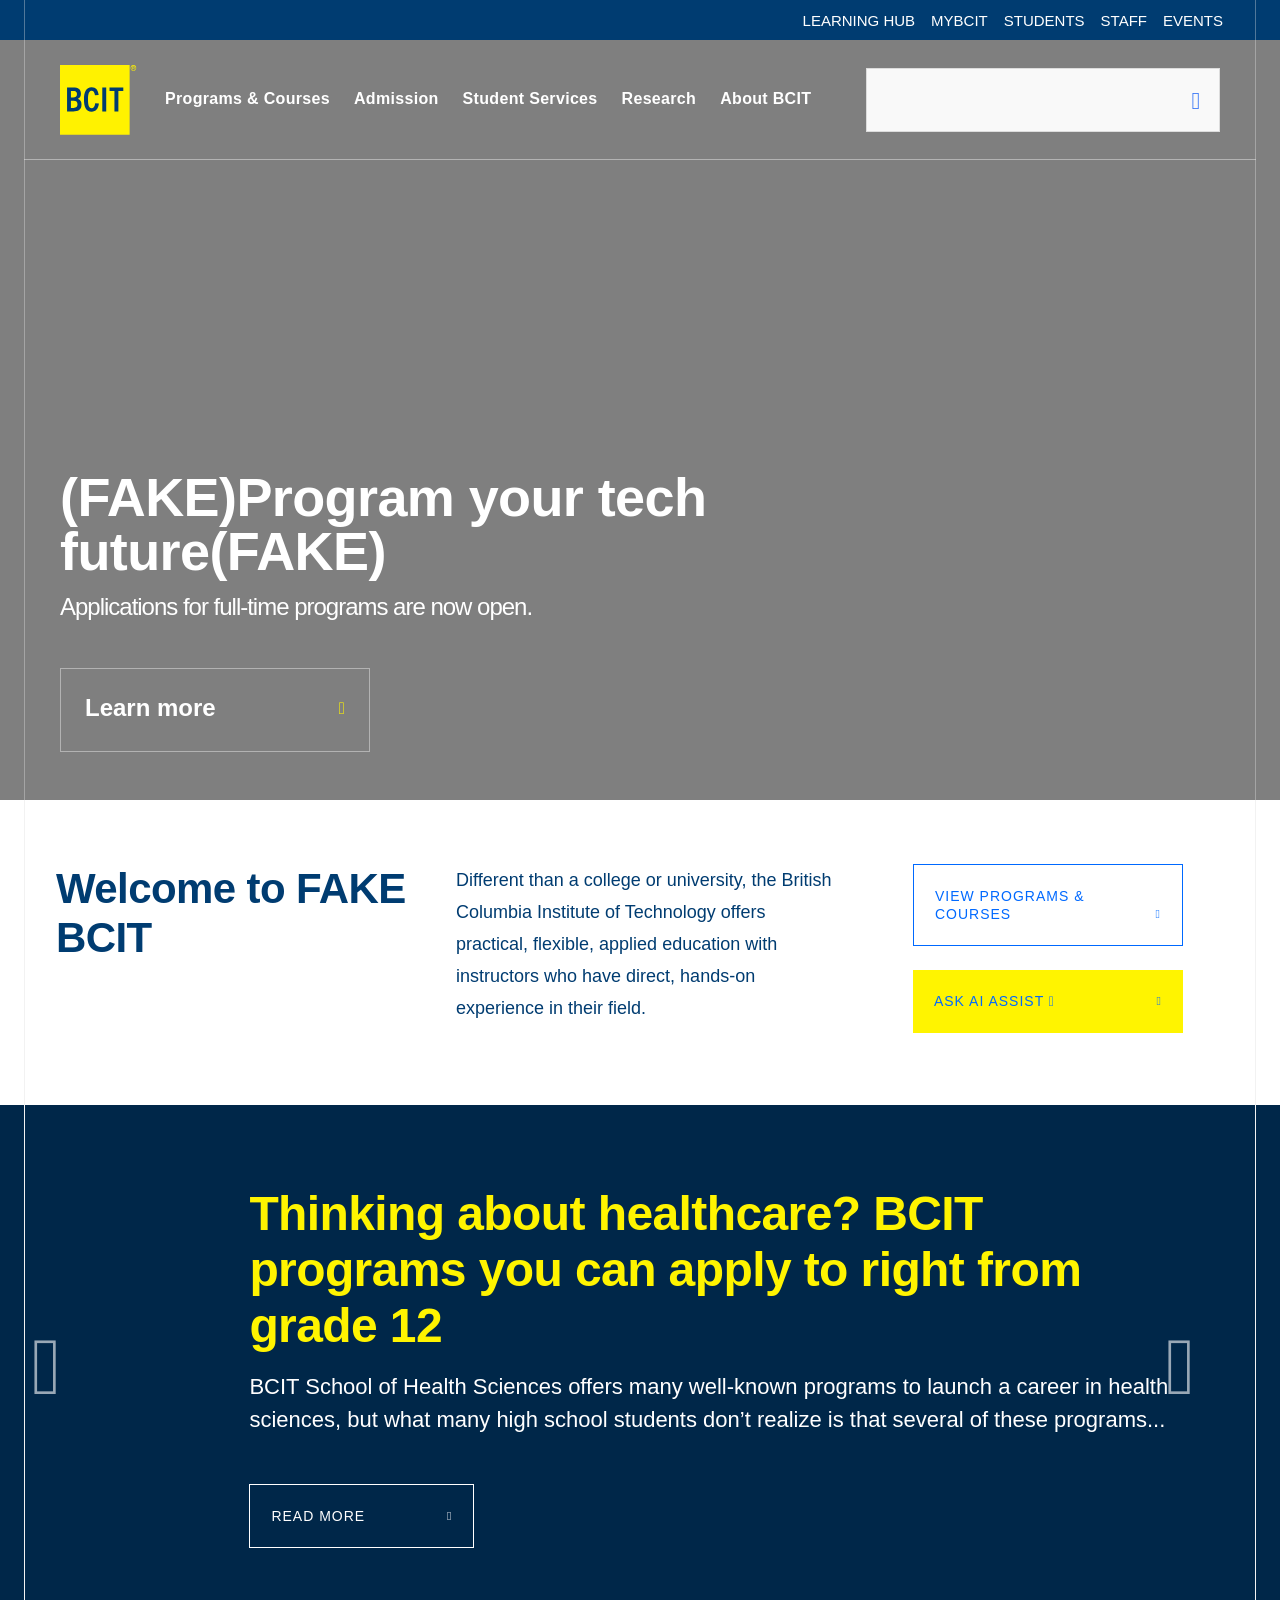
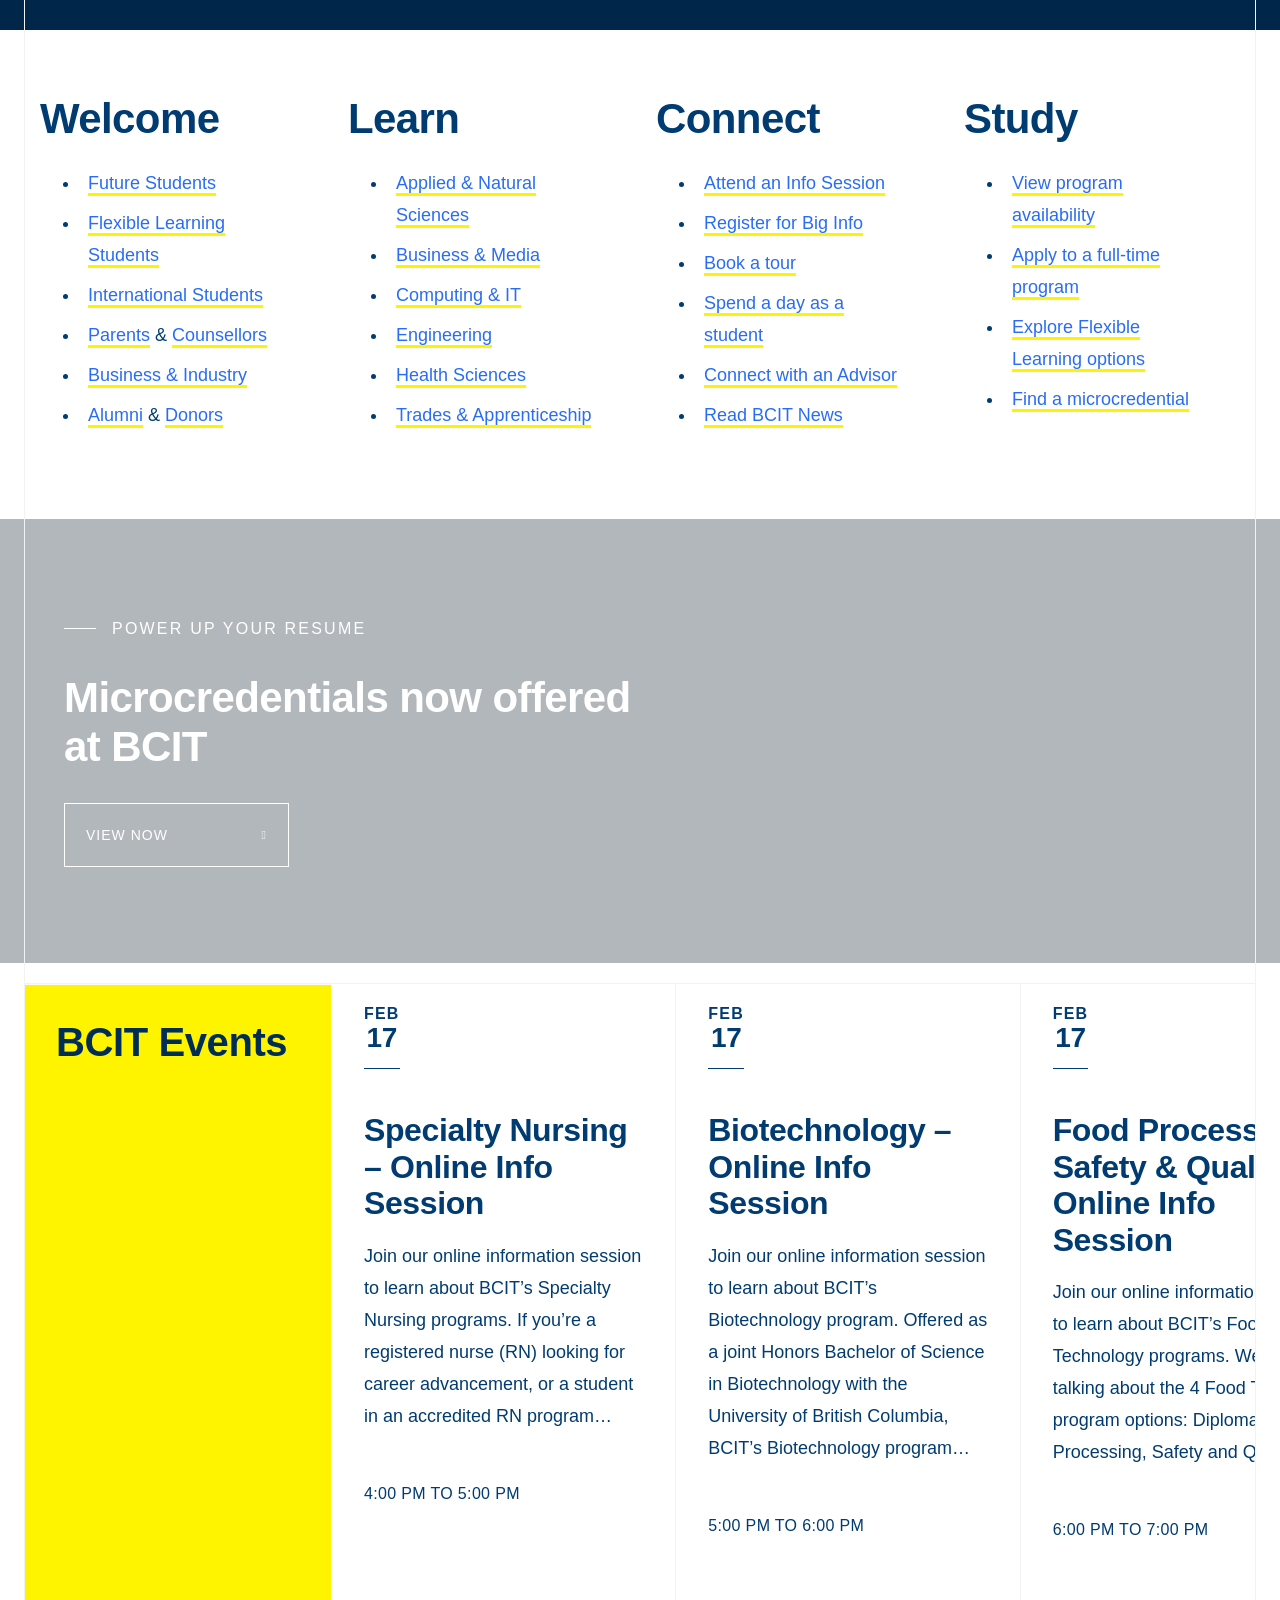
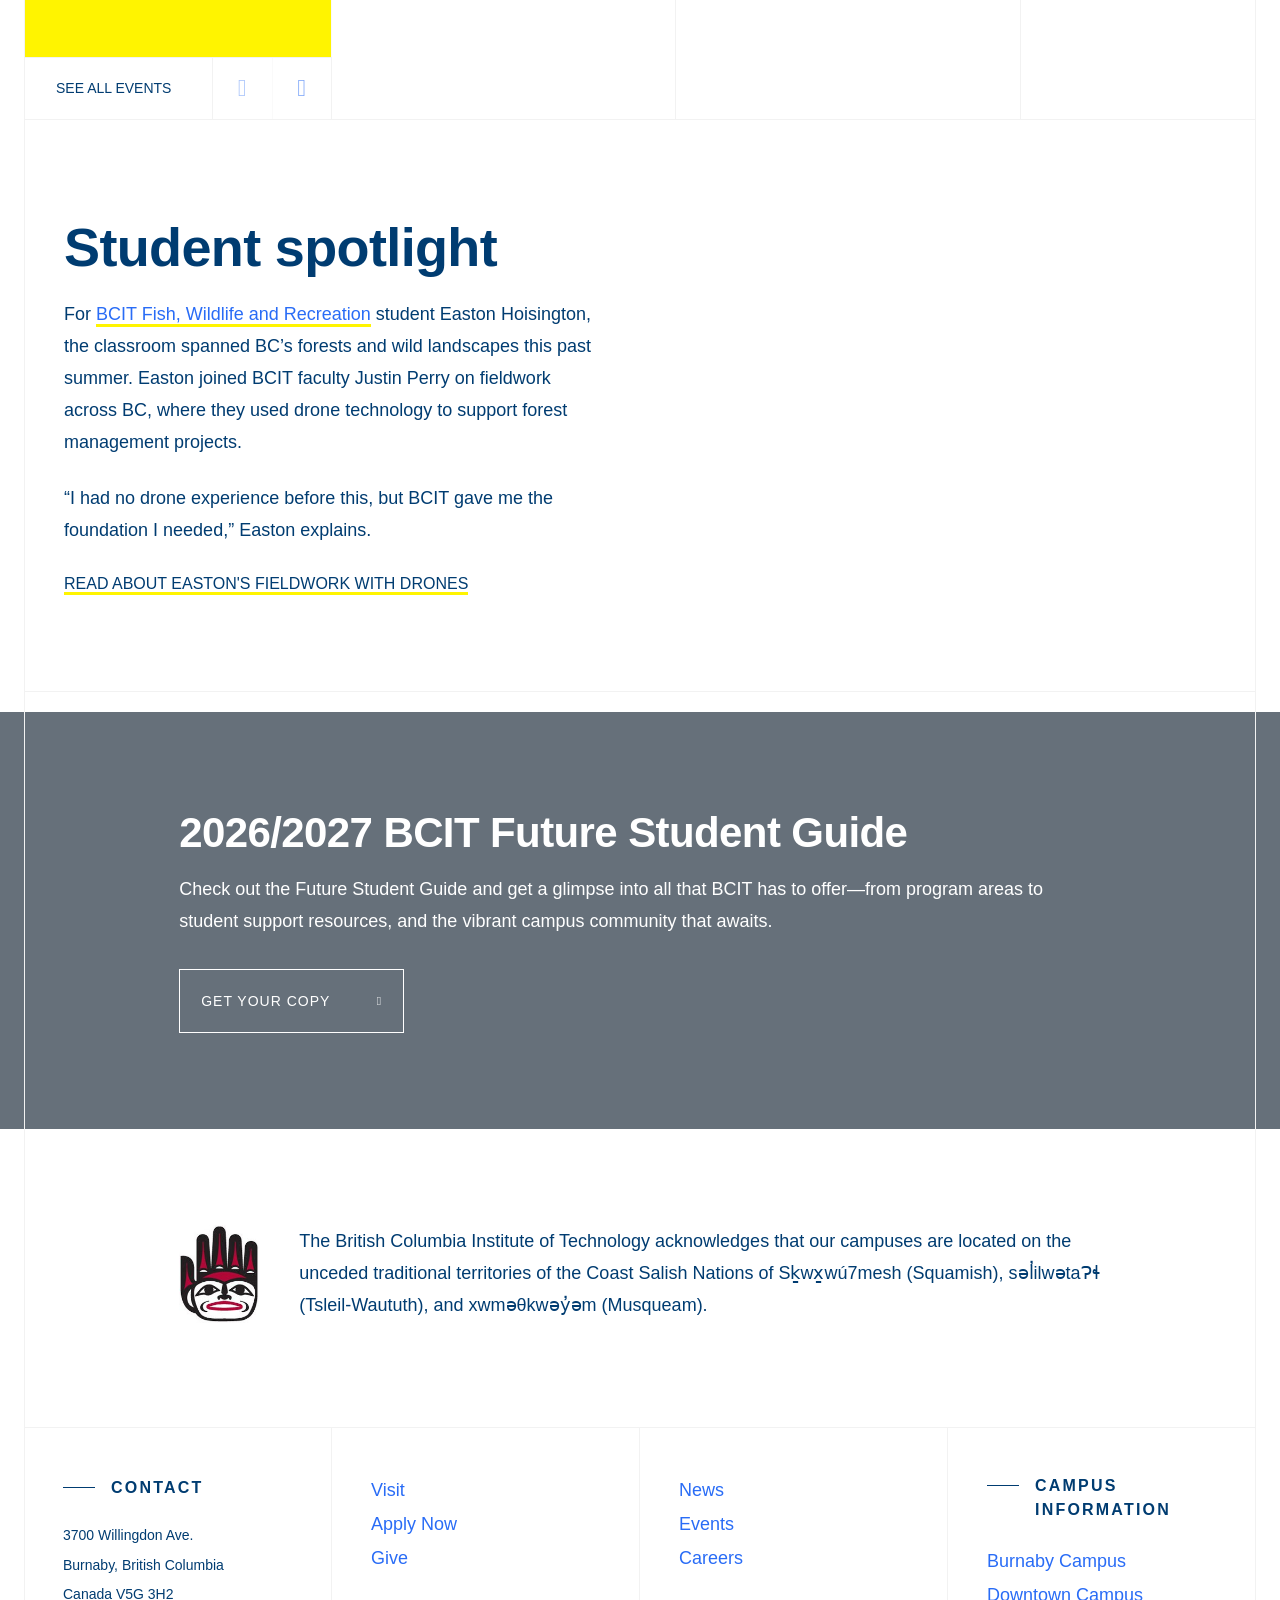
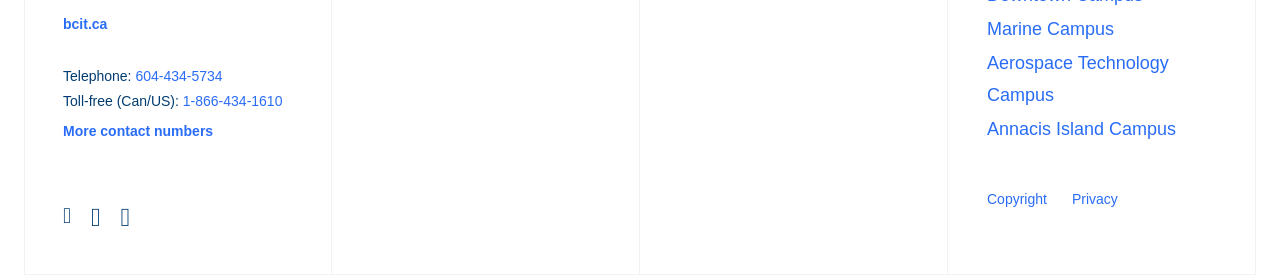
==== commit 82d40ef9: "changes for clarity" ====
--- a/index.html
+++ b/index.html
@@ -70,7 +70,7 @@
 			})( document );
 		</script>
 
-		<title>BCIT – Education for a Complex World</title>
+		<title>FAKE BCIT – Education for a Complex World</title>
 <meta name="robots" content="max-image-preview:large">
 	<style>img:is([sizes="auto" i], [sizes^="auto," i]) { contain-intrinsic-size: 3000px 1500px }</style>
 	        <script>
@@ -542,7 +542,7 @@
 				<div class="c-content-block t-content">
 				<div class="c-content-block__content">
 				
-				<div class="site-hero__title"><h1 class="pts">Program your tech future</h1>
+				<div class="site-hero__title"><h1 class="pts">(FAKE)Program your tech future(FAKE)</h1>
 <p>Applications for full-time programs are now open.</p>
 </div>
 				<a id="heroCTA-1" class="c-btn c-btn--inverse c-btn--split c-btn--large" href="https://www.bcit.ca/study/"><span class="c-btn--overline"></span><span class="c-btn__text">Learn more</span></a>
@@ -570,7 +570,7 @@
 								<div class="g-row g-row--center site-panel--wysiwyg-row g-row--col-3--min-full" data-depth="0" data-name="columns" data-livetext="">
 											<div class="g-col  t-content site-panel--wysiwyg-col wysiwyg-bg-color--white  wysiwyg_padding-top--lg" data-depth="1" data-index="0" data-name="column_content" data-autop="true" data-livetext="true">
 							<div class="content-block">
-							<h2>Welcome to BCIT</h2>
+							<h2>Welcome to FAKE BCIT</h2>
 
 							</div>
 						</div>
